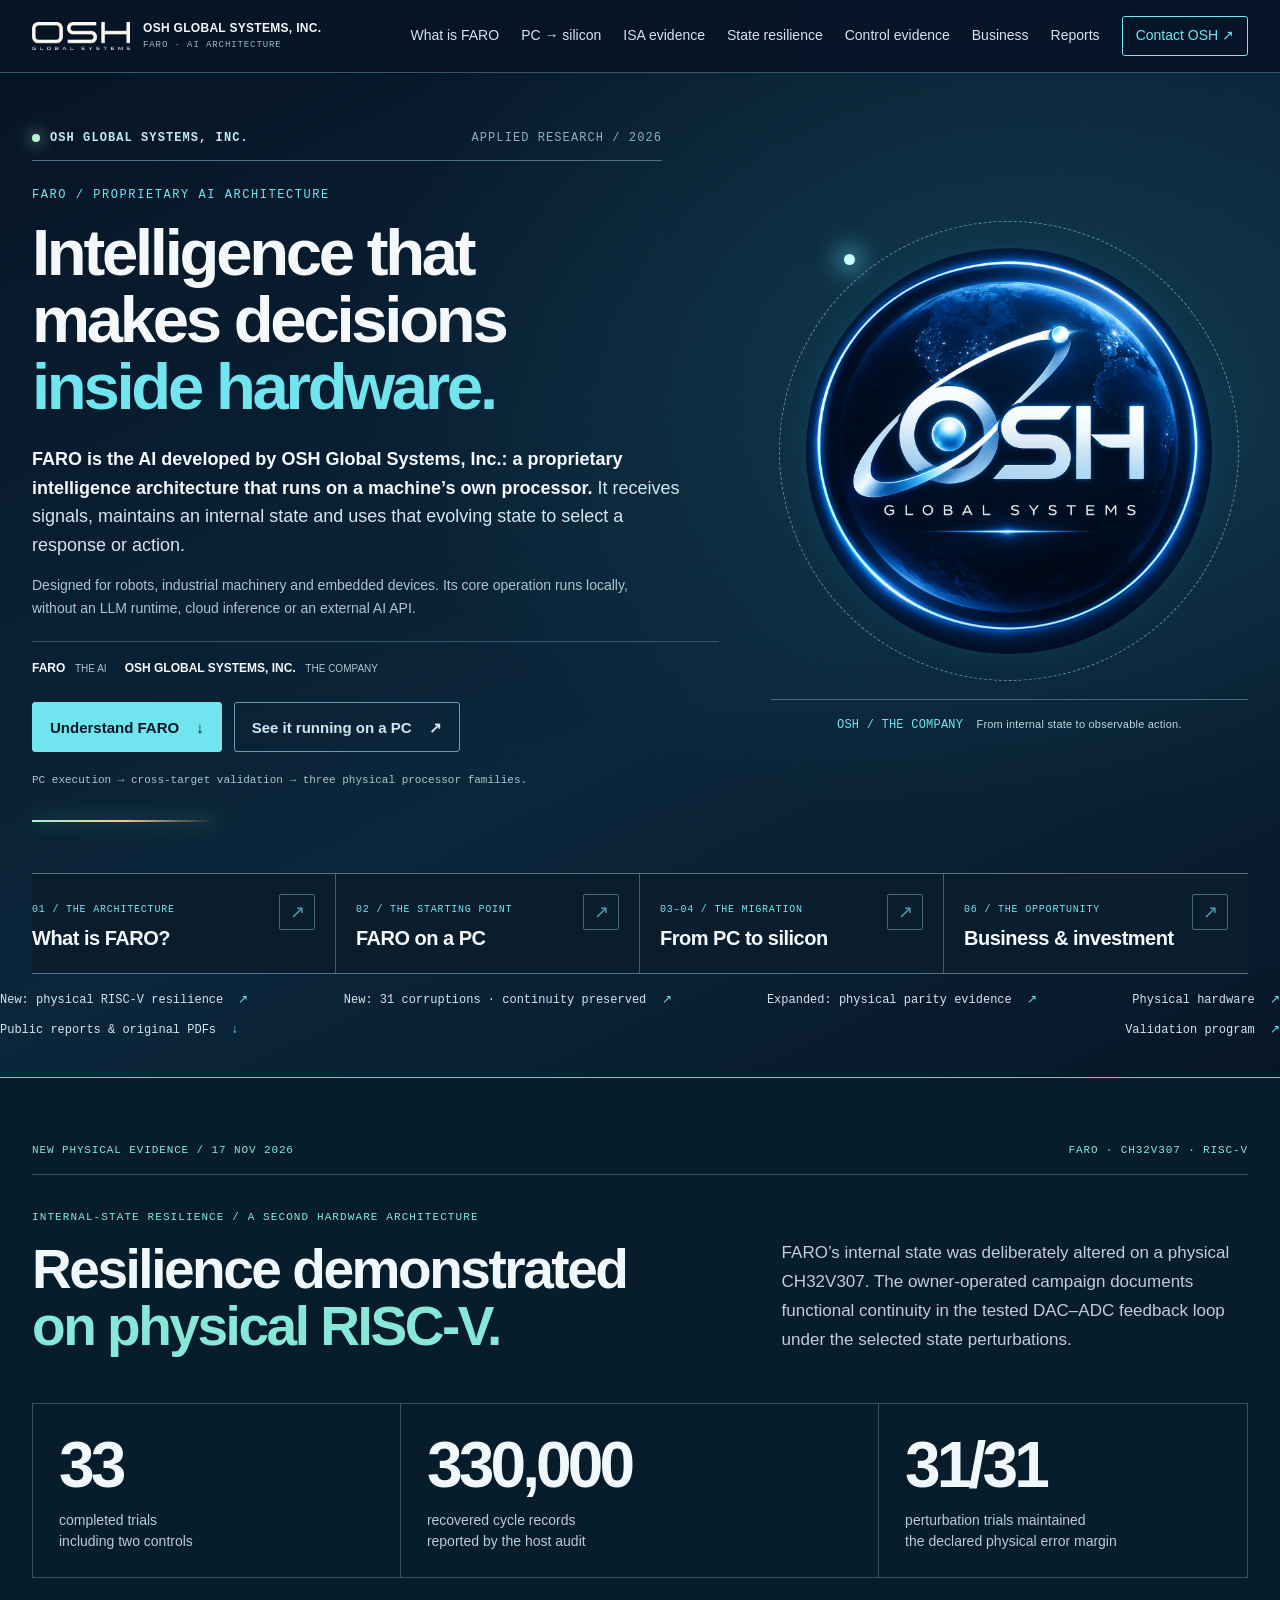
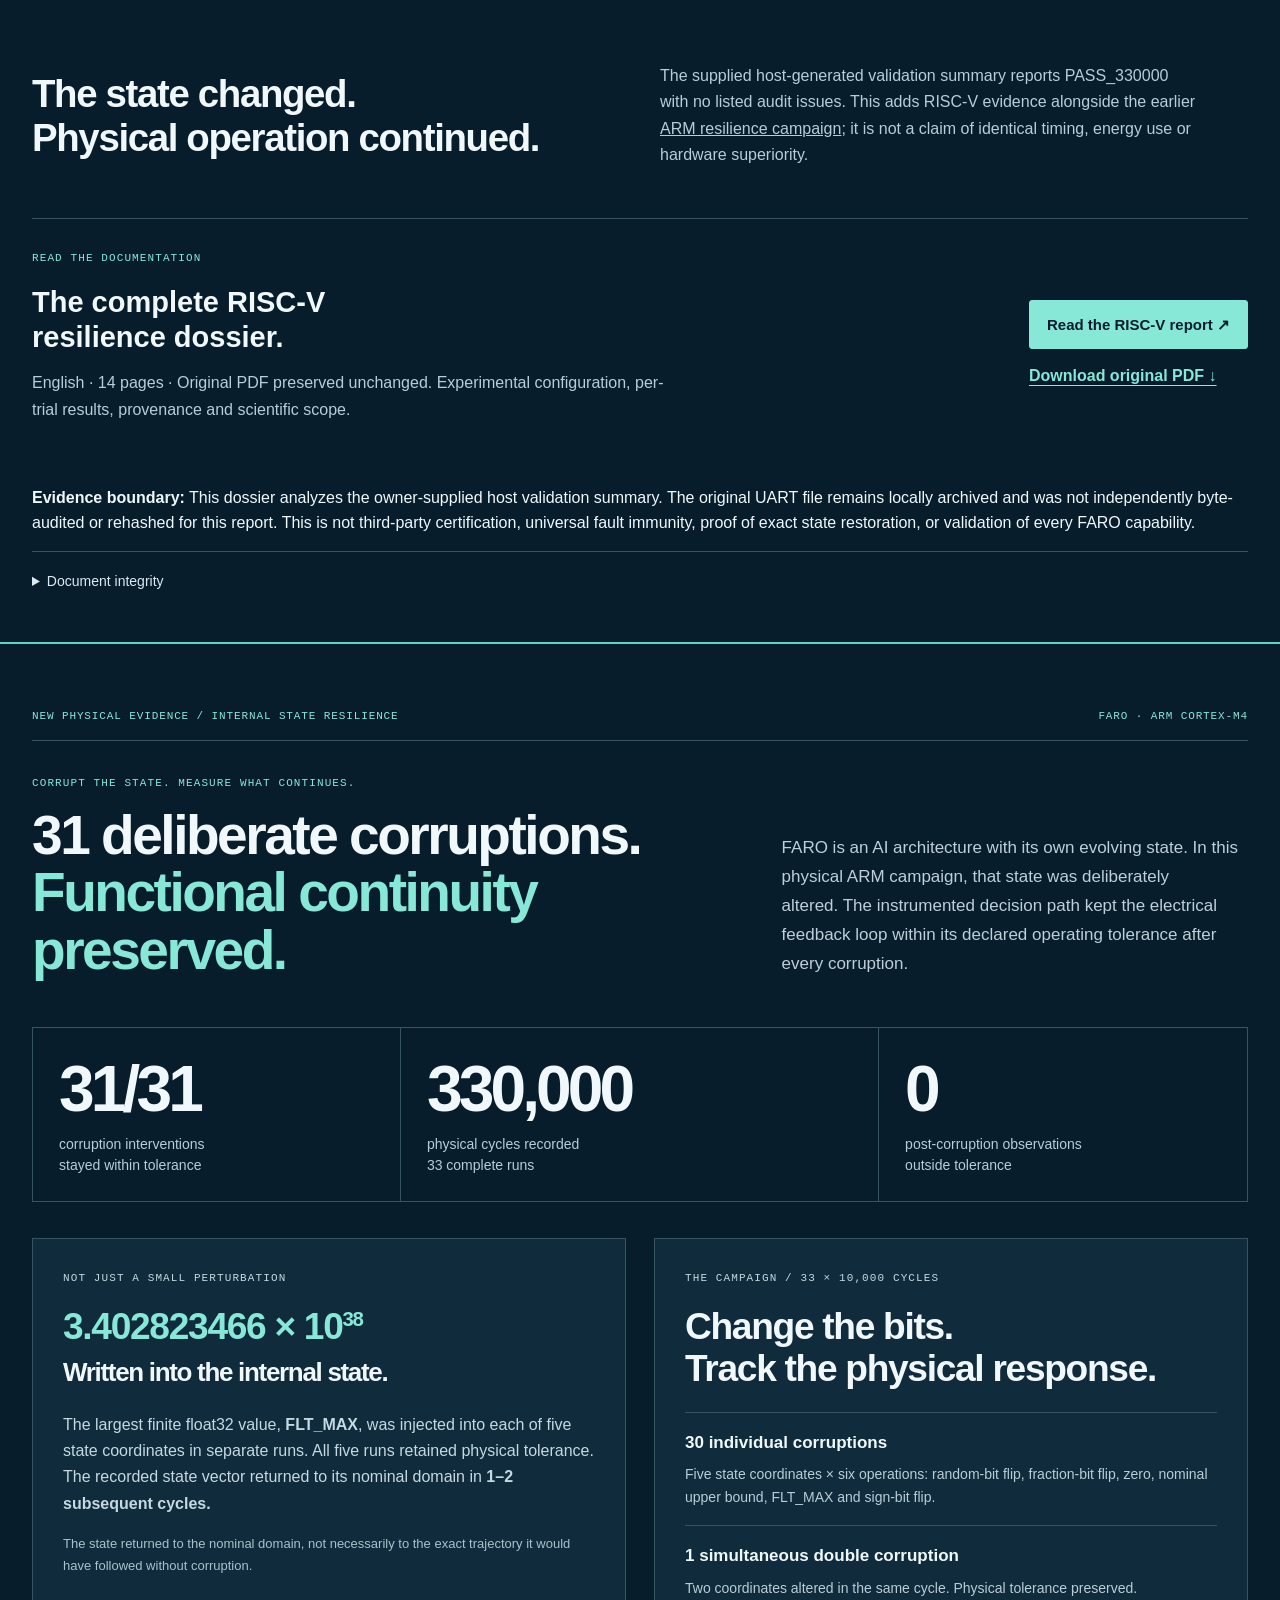
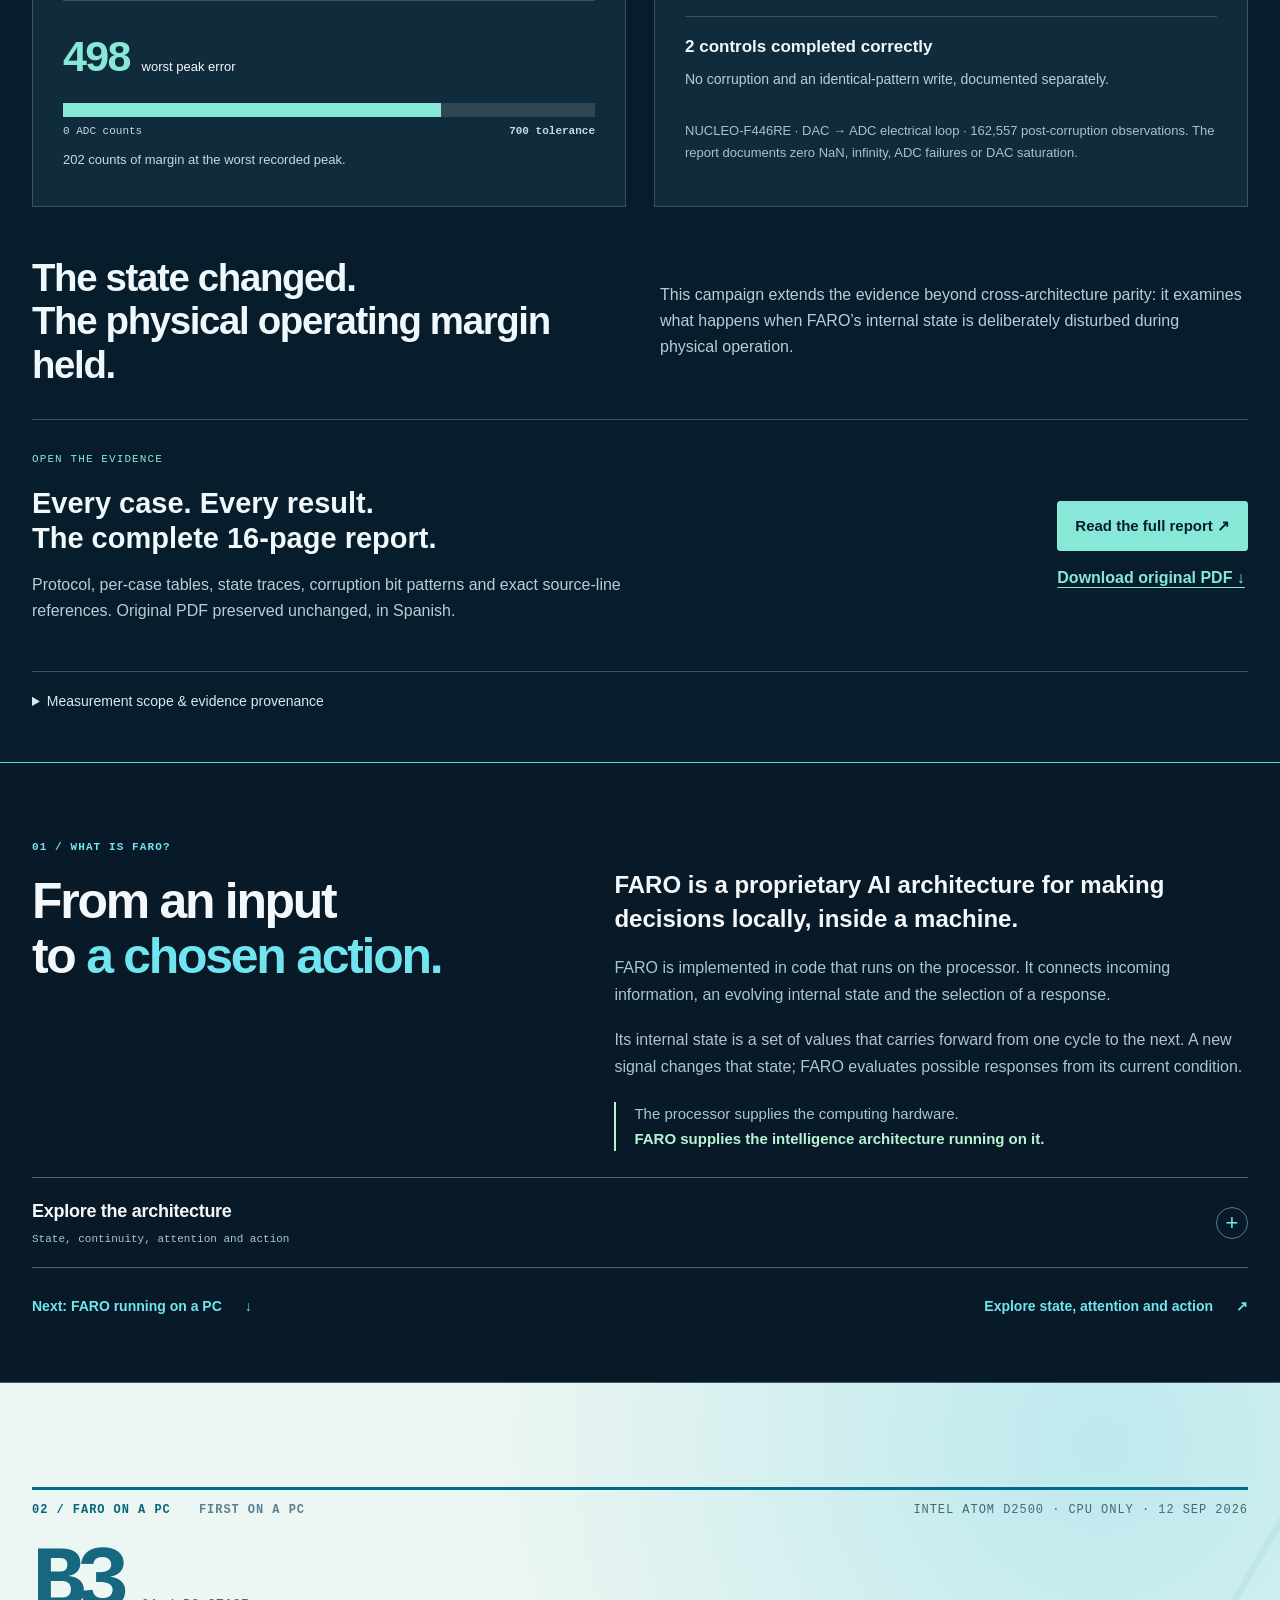
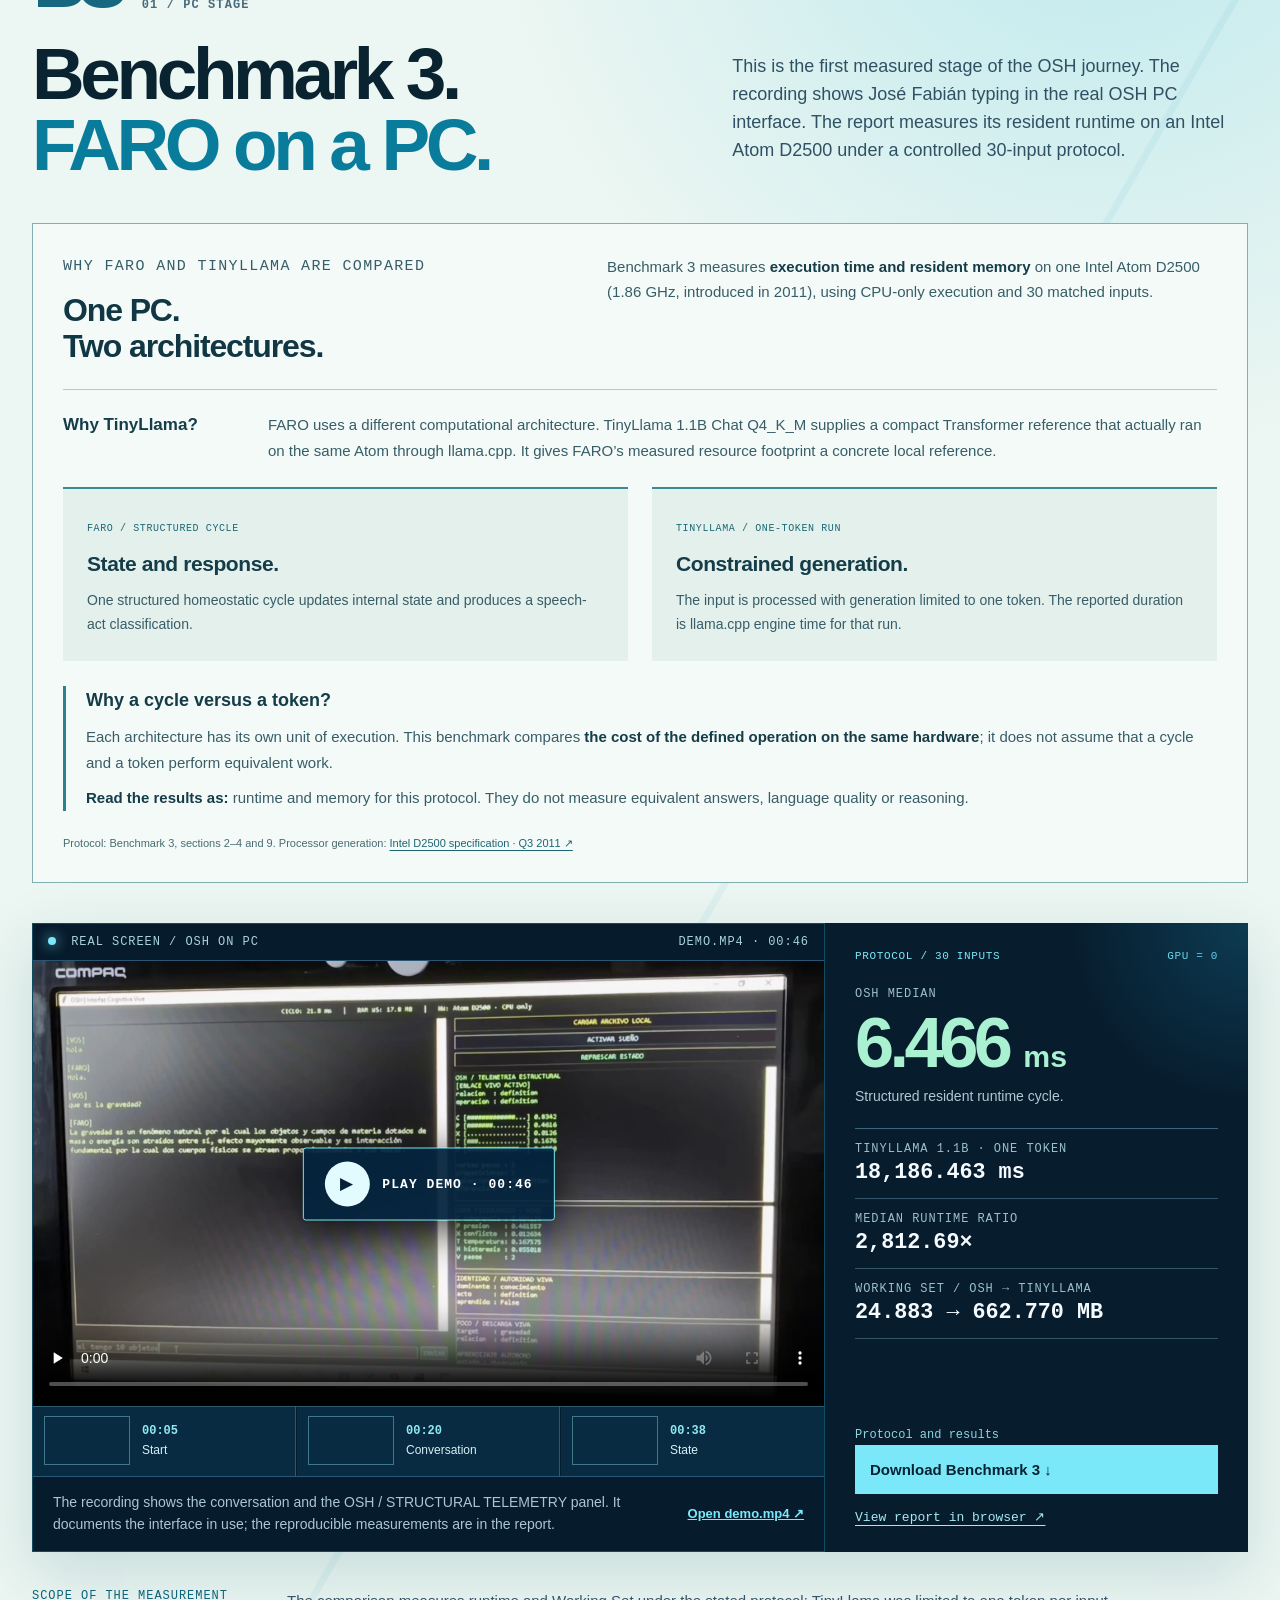
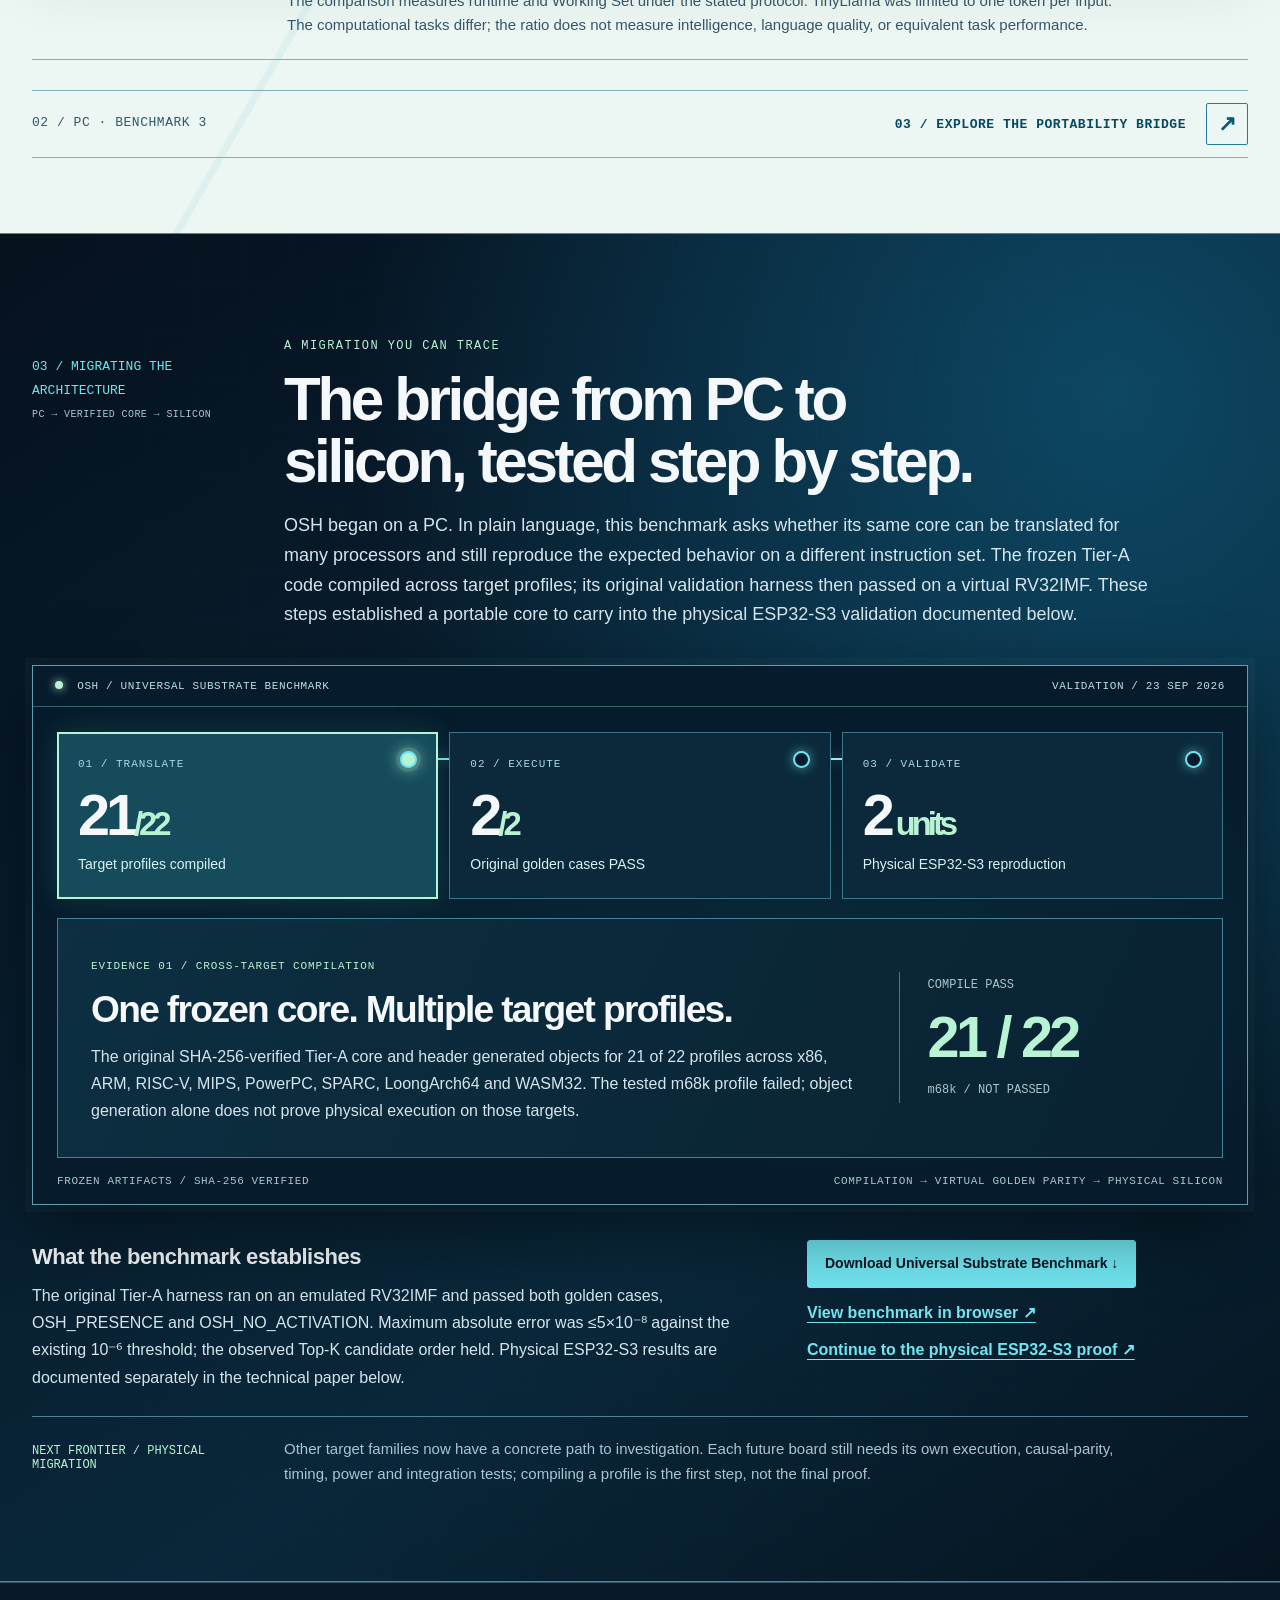
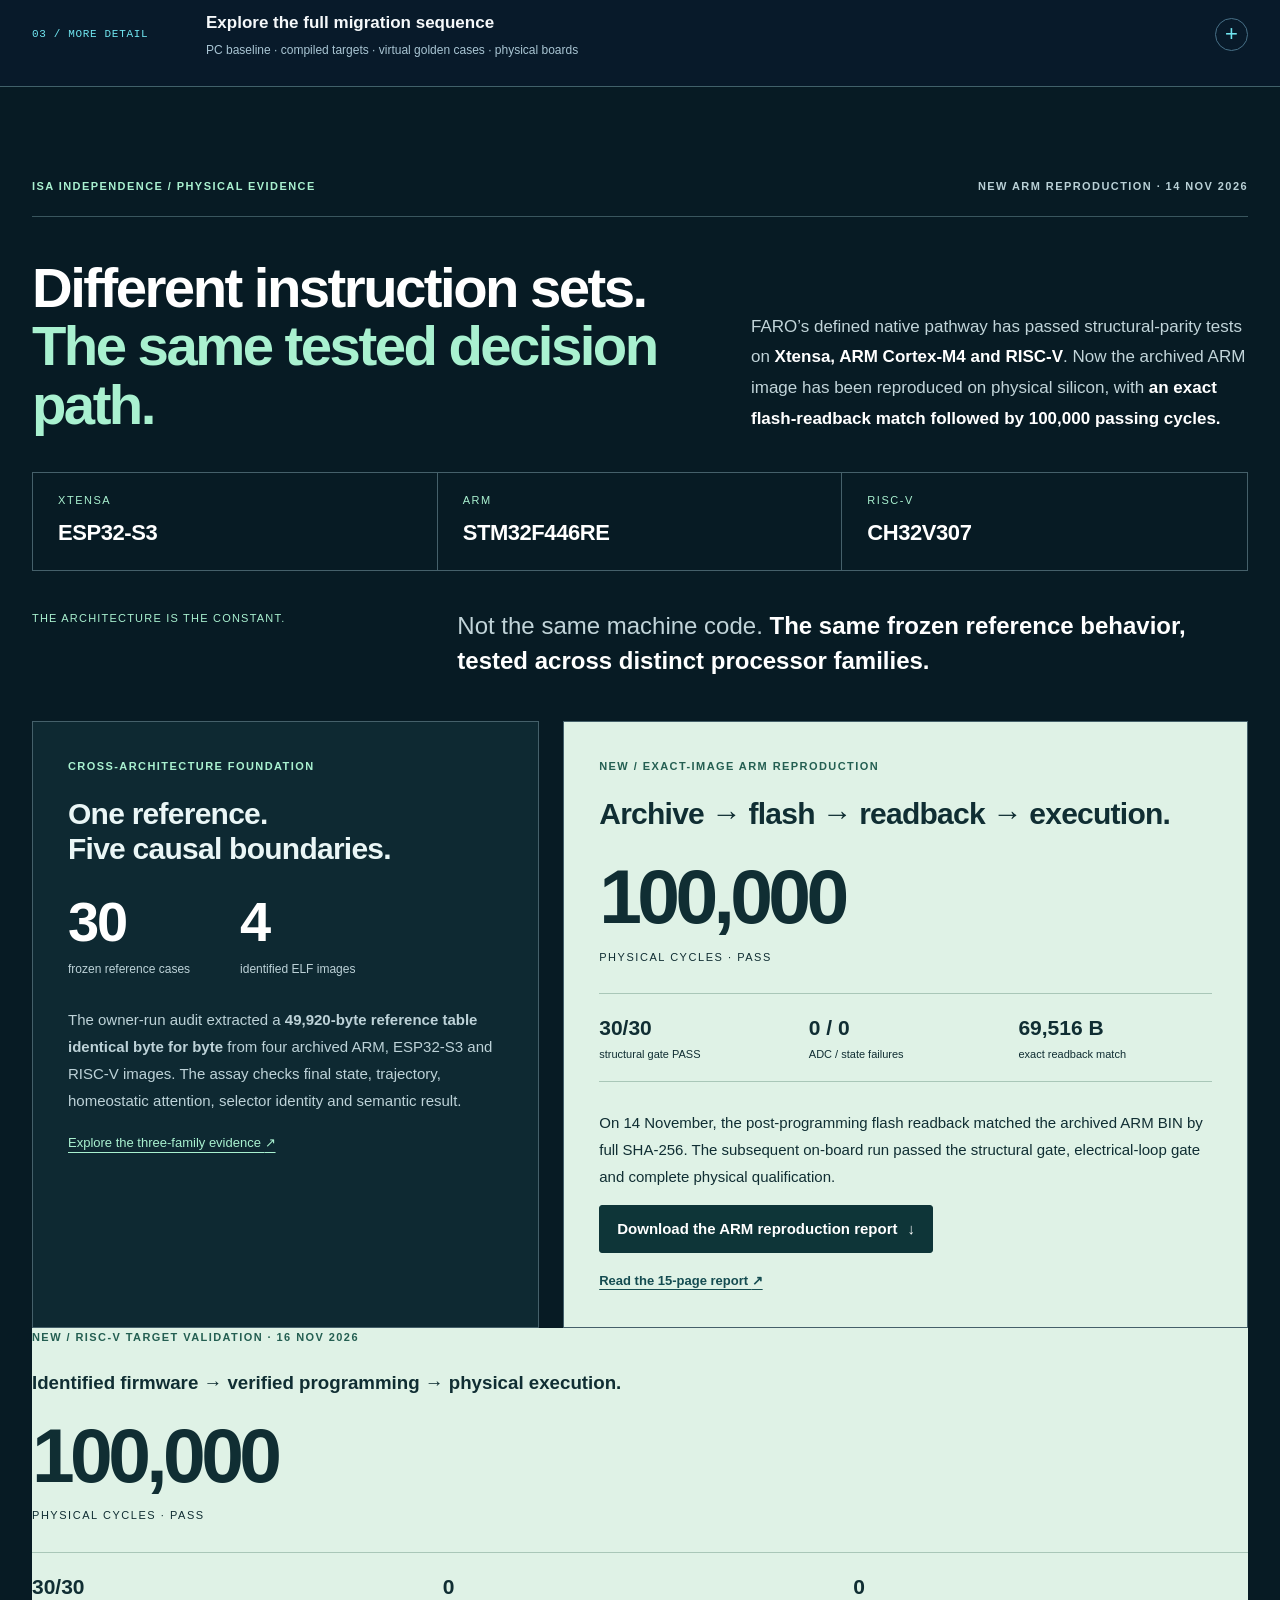
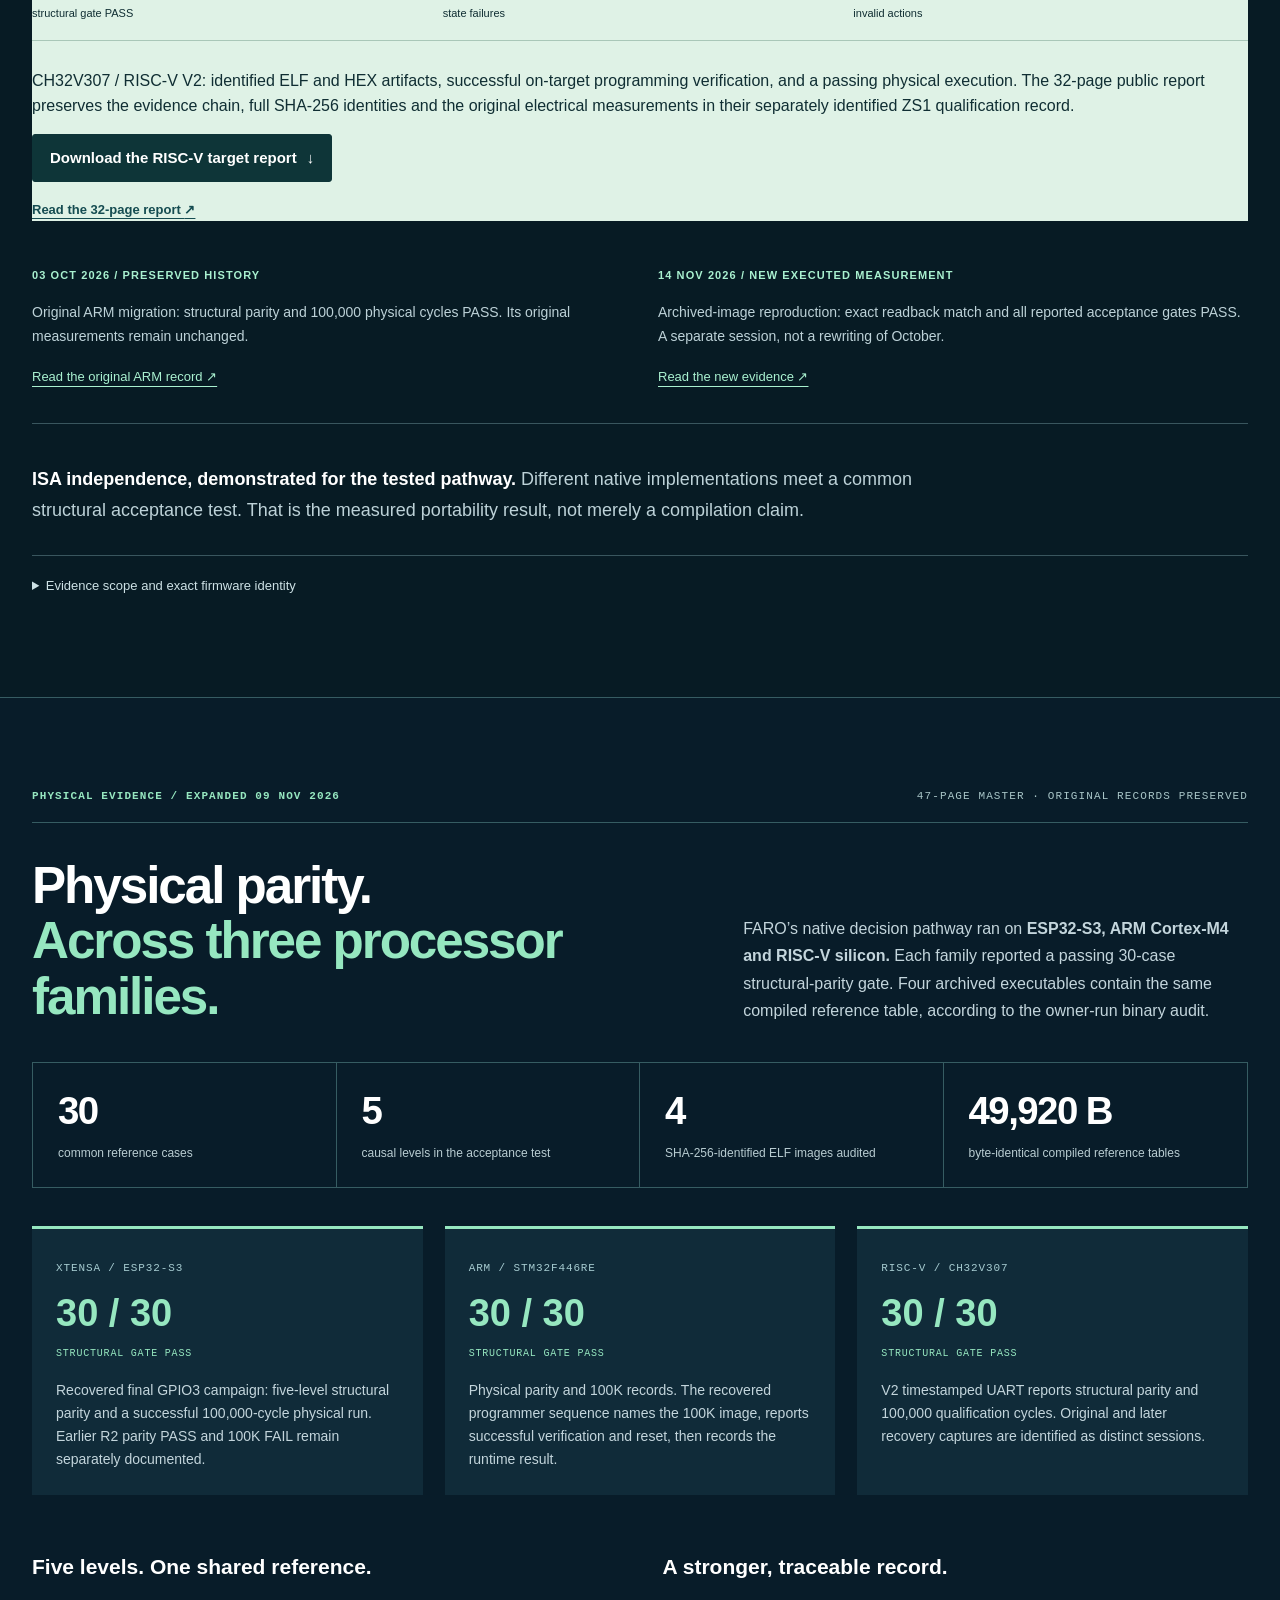
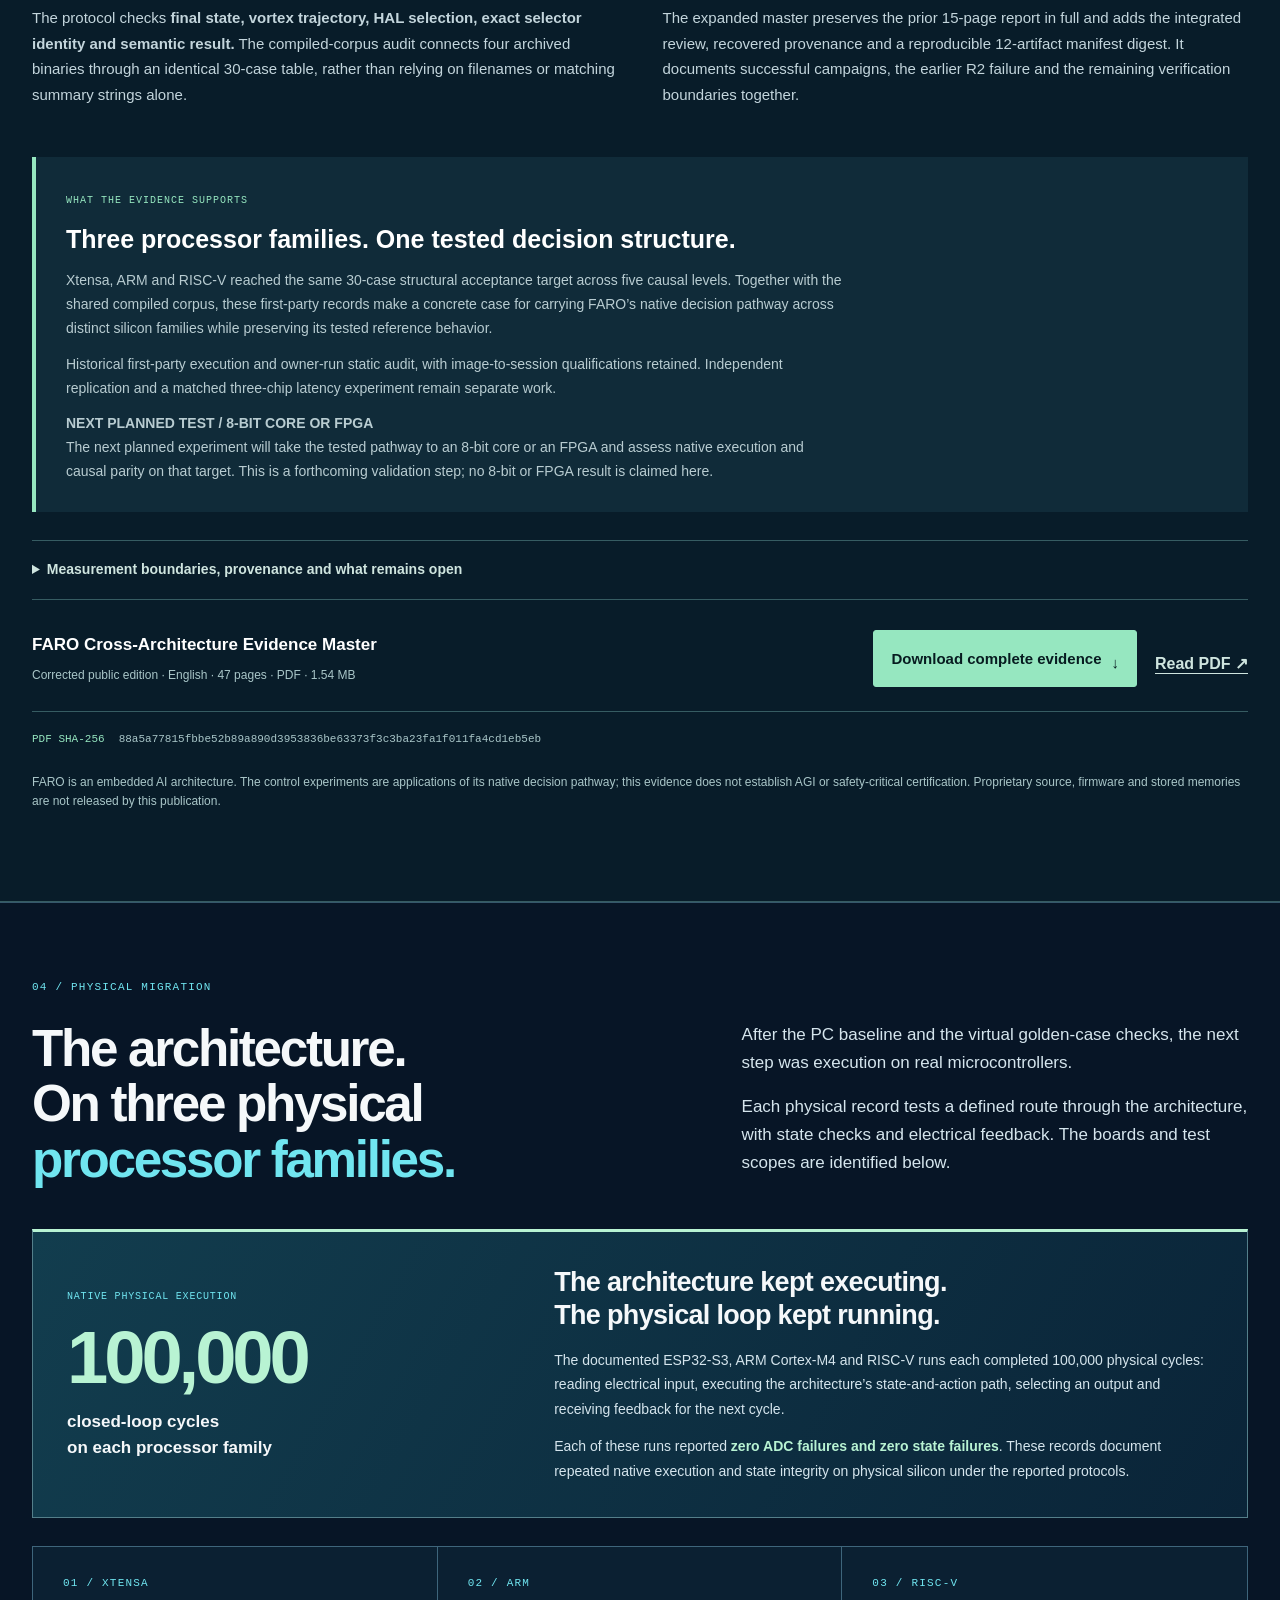
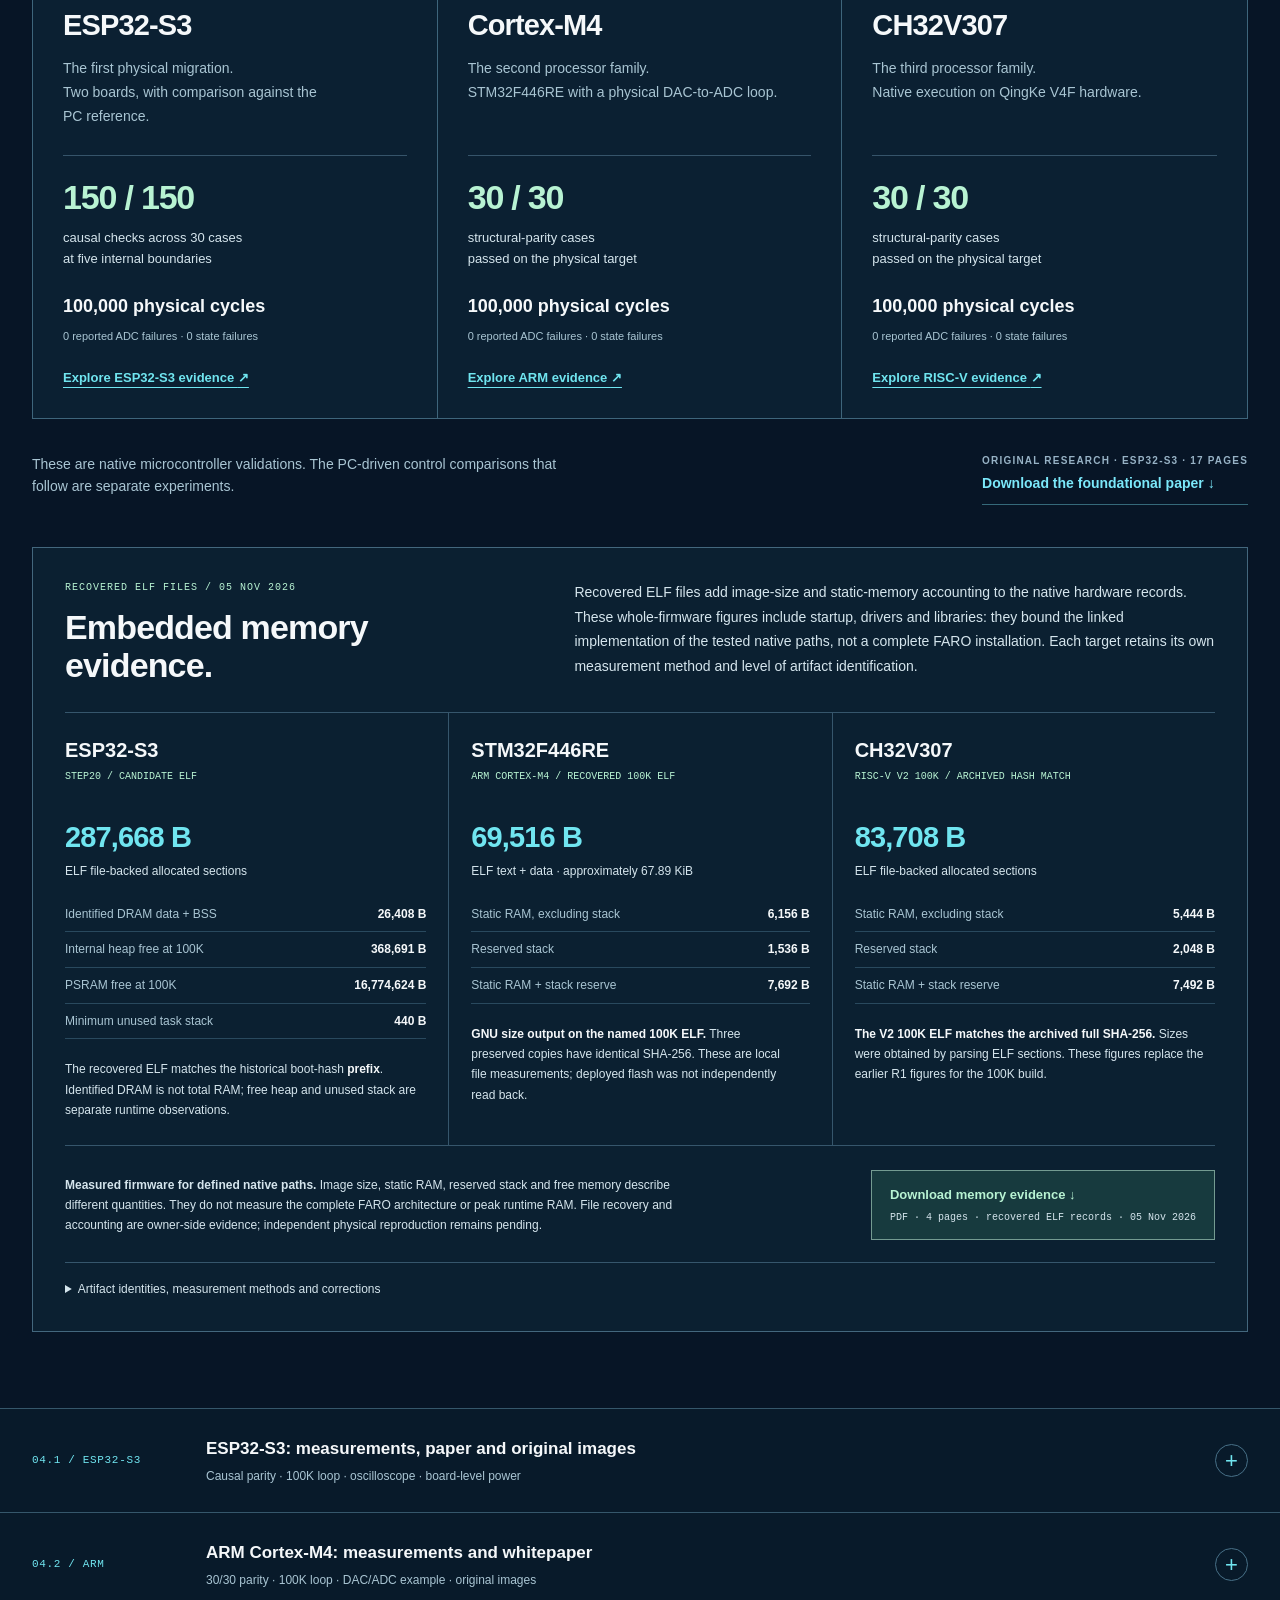
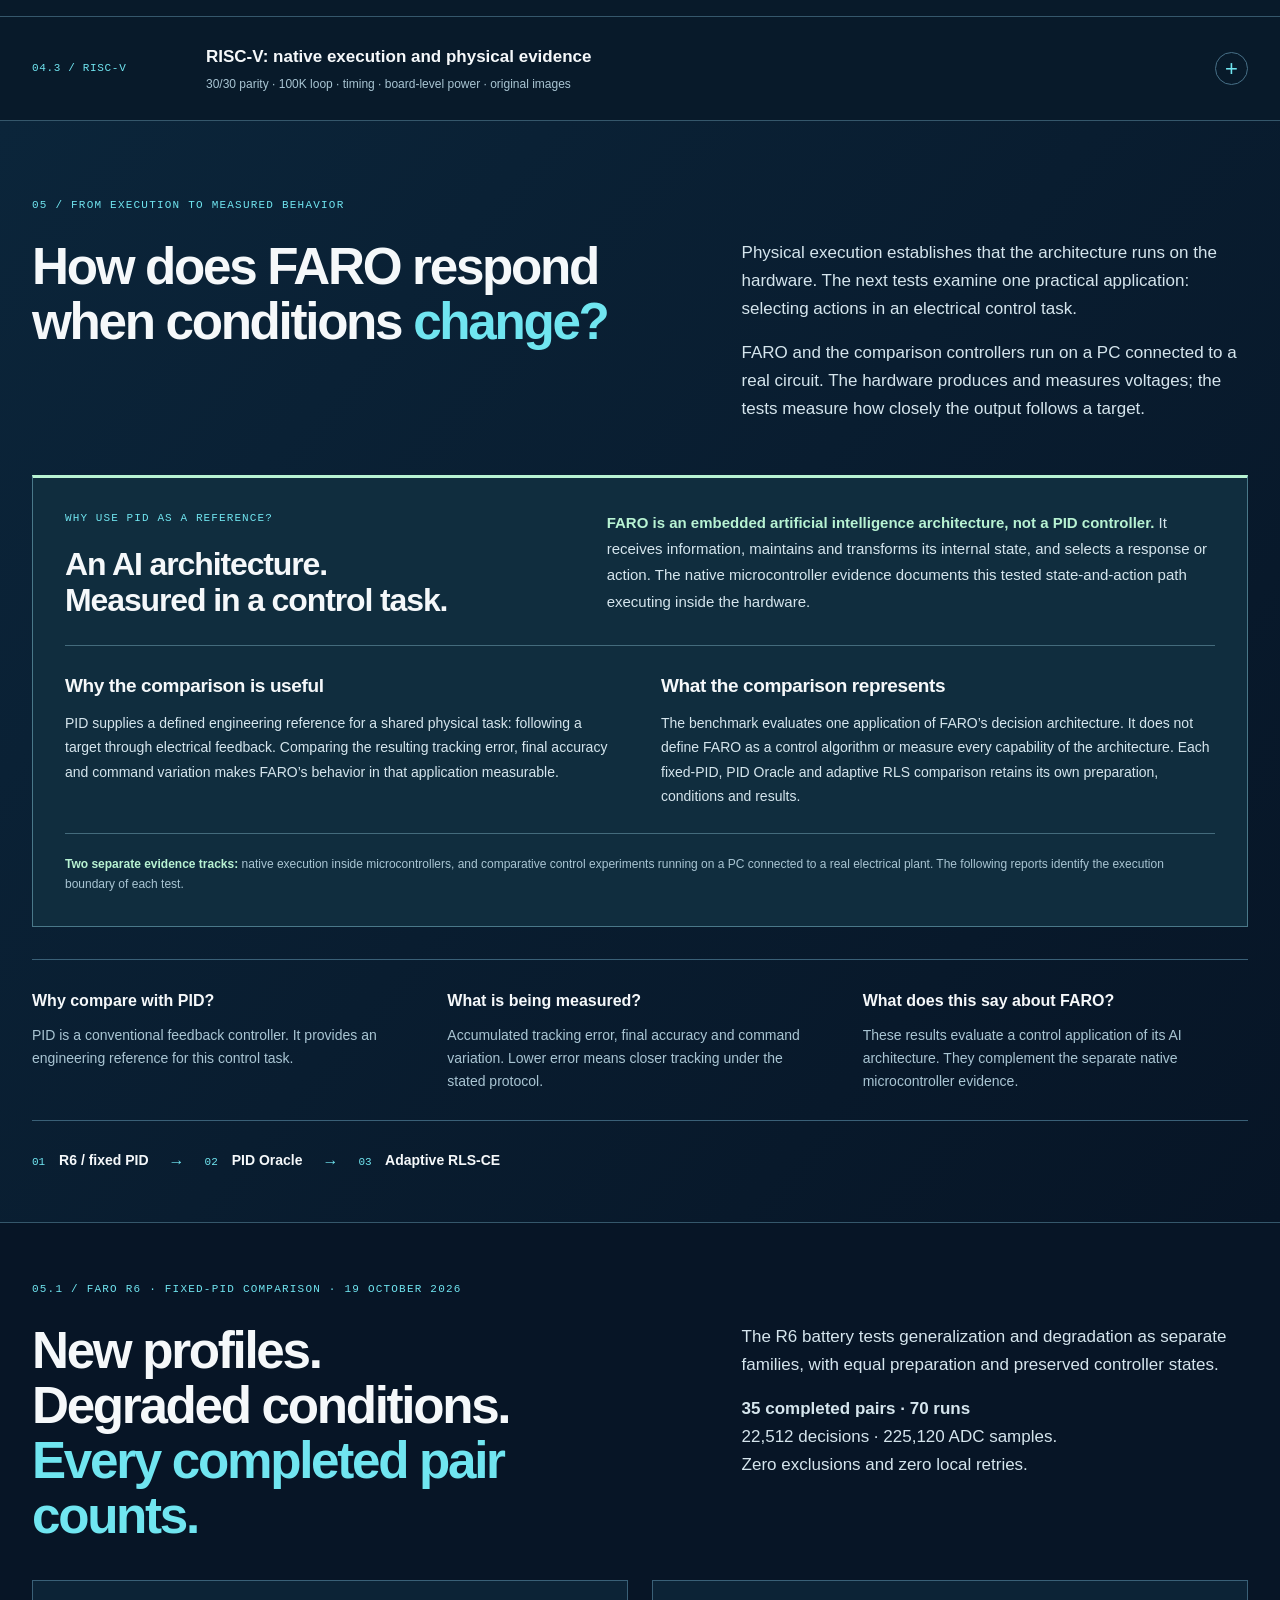
==== index.html @ 5a7737bd "Clarify R6 ISA independence, parity and closed target chain" ====
<!DOCTYPE html>

<html lang="en">
<head>
<meta charset="utf-8"/>
<meta http-equiv="Content-Security-Policy" content="default-src 'none'; script-src 'self'; script-src-attr 'none'; style-src 'self'; style-src-attr 'none'; img-src 'self'; font-src 'self'; media-src 'self' https://raw.githubusercontent.com/vallejosjose964-dot/oshsystems-web/main/demo.mp4; connect-src 'none'; object-src 'none'; frame-src 'none'; worker-src 'none'; base-uri 'none'; form-action 'none'"/>
<meta name="referrer" content="no-referrer"/>
<meta content="width=device-width, initial-scale=1" name="viewport"/>
<meta content="#071526" name="theme-color"/>
<meta content="OSH Global Systems, Inc. develops FARO, a proprietary artificial intelligence architecture. From PC to silicon: physical ESP32-S3, ARM and RISC-V evidence, technical papers and control benchmarks." name="description"/>
<title>FARO — Intelligence That Makes Decisions Inside Hardware | OSH Global Systems, Inc.</title>


























<link href="./assets/site.css" rel="stylesheet"/><link href="./assets/enhancements.css?v=20261116-state-resilience" rel="stylesheet"/><link href="https://oshsystems.com/" rel="canonical"/><link href="./assets/osh-original-social.png" rel="icon" type="image/png"/><meta content="website" property="og:type"/><meta content="FARO — Intelligence That Makes Decisions Inside Hardware | OSH Global Systems, Inc." property="og:title"/><meta content="OSH Global Systems, Inc. develops FARO, a proprietary artificial intelligence architecture. From PC to silicon: physical ESP32-S3, ARM and RISC-V evidence, technical papers and control benchmarks." property="og:description"/><meta content="https://oshsystems.com/" property="og:url"/><meta content="OSH Global Systems, Inc." property="og:site_name"/><meta content="https://oshsystems.com/assets/osh-original-social.png" property="og:image"/><meta content="OSH Global Systems" property="og:image:alt"/><meta content="summary" name="twitter:card"/></head>
<body>
<a class="skip" href="#contenido">Skip to content</a>
<header class="mast"><nav aria-label="Main navigation" class="nav wrap"><a aria-label="OSH Global Systems, Inc. — Home" class="brand osh02-brand" href="#inicio"><img alt="OSH Global Systems" decoding="async" height="168" src="./logo.png" width="600"/><span class="osh02-brand-copy"><strong>OSH GLOBAL SYSTEMS, INC.</strong><small>FARO · AI ARCHITECTURE</small></span></a><button aria-controls="navlinks" aria-expanded="false" class="menu" type="button">Menu</button><div class="links" id="navlinks"><a href="#que-es">What is FARO</a><a href="#benchmark3">PC → silicon</a><a href="#isa-independence">ISA evidence</a><a href="#state-resilience">State resilience</a><a href="#control-evidence">Control evidence</a><a href="#negocio">Business</a><a href="#documentos">Reports</a><a class="nav-action" href="#contacto">Contact OSH ↗</a></div></nav><div aria-hidden="true" class="reading-progress"></div></header>
<main id="contenido" tabindex="-1">
<div class="hero wrap clear-intro iv-hero" id="inicio">
<div class="hero-grid"><div class="hero-copy">
<div class="hero-kicker"><span aria-hidden="true" class="live-mark"></span> OSH GLOBAL SYSTEMS, INC. <span class="hero-kicker-side">APPLIED RESEARCH / 2026</span></div>
<p class="iv-product">FARO / PROPRIETARY AI ARCHITECTURE</p>
<h1 class="iv-title"><span>Intelligence that</span><span>makes decisions</span><em>inside hardware.</em></h1>
<p class="hero-lead"><strong>FARO is the AI developed by OSH Global Systems, Inc.: a proprietary intelligence architecture that runs on a machine’s own processor.</strong> It receives signals, maintains an internal state and uses that evolving state to select a response or action.</p><p class="hero-use">Designed for robots, industrial machinery and embedded devices. Its core operation runs locally, without an LLM runtime, cloud inference or an external AI API.</p><div aria-label="Brand identity" class="rv26-identity"><span><strong>FARO</strong> THE AI</span><span><strong>OSH GLOBAL SYSTEMS, INC.</strong> THE COMPANY</span></div>
<div class="actions"><a class="button" href="#que-es">Understand FARO <span aria-hidden="true">↓</span></a><a class="button secondary" href="#benchmark3">See it running on a PC <span aria-hidden="true">↗</span></a></div>
<p class="iv-hero-foot">PC execution → cross-target validation → three physical processor families.</p>
</div><figure class="hero-plate"><div class="hero-orbital"><div aria-hidden="true" class="orbit orbit-outer"></div><div aria-hidden="true" class="orbit orbit-inner"></div><img alt="OSH Global Systems orbital emblem" decoding="async" fetchpriority="high" height="1254" src="./assets/evidence-3a903c7cd8a52581.webp" width="1254"/></div><figcaption><span>OSH / THE COMPANY</span> From internal state to observable action.</figcaption></figure></div>
<div aria-label="Start here" class="index iv-index"><a href="#que-es"><small>01 / THE ARCHITECTURE</small><b>What is FARO?</b></a><a href="#benchmark3"><small>02 / THE STARTING POINT</small><b>FARO on a PC</b></a><a href="#microcontroladores"><small>03–04 / THE MIGRATION</small><b>From PC to silicon</b></a><a href="#negocio"><small>06 / THE OPPORTUNITY</small><b>Business &amp; investment</b></a></div><nav aria-label="Quick access" class="quick-access"><a href="#riscv-state-resilience">New: physical RISC-V resilience <span aria-hidden="true">↗</span></a><a href="#state-resilience">New: 31 corruptions · continuity preserved <span aria-hidden="true">↗</span></a><a href="#cross-architecture-parity">Expanded: physical parity evidence <span aria-hidden="true">↗</span></a><a href="#physical-migrations">Physical hardware <span aria-hidden="true">↗</span></a><a href="#documentos">Public reports &amp; original PDFs <span aria-hidden="true">↓</span></a><a href="#independent-validation">Validation program <span aria-hidden="true">↗</span></a></nav>
</div>

<section class="hsr-section" id="riscv-state-resilience" aria-labelledby="riscv-hsr-title"><div class="wrap">
<div class="hsr-topline"><span>NEW PHYSICAL EVIDENCE / 17 NOV 2026</span><span>FARO · CH32V307 · RISC-V</span></div>
<div class="hsr-heading"><div><p class="hsr-eyebrow">INTERNAL-STATE RESILIENCE / A SECOND HARDWARE ARCHITECTURE</p><h2 id="riscv-hsr-title">Resilience demonstrated<br/><em>on physical RISC-V.</em></h2></div><p>FARO’s internal state was deliberately altered on a physical CH32V307. The owner-operated campaign documents functional continuity in the tested DAC–ADC feedback loop under the selected state perturbations.</p></div>
<div class="hsr-metrics"><div><strong>33</strong><span>completed trials<br/>including two controls</span></div><div><strong>330,000</strong><span>recovered cycle records<br/>reported by the host audit</span></div><div><strong>31/31</strong><span>perturbation trials maintained<br/>the declared physical error margin</span></div></div>
<div class="hsr-verdict"><strong>The state changed.<br/>Physical operation continued.</strong><p>The supplied host-generated validation summary reports PASS_330000 with no listed audit issues. This adds RISC-V evidence alongside the earlier <a href="#state-resilience">ARM resilience campaign</a>; it is not a claim of identical timing, energy use or hardware superiority.</p></div>
<div class="hsr-evidence"><div><p class="hsr-eyebrow">READ THE DOCUMENTATION</p><h3>The complete RISC-V<br/>resilience dossier.</h3><p>English · 14 pages · Original PDF preserved unchanged. Experimental configuration, per-trial results, provenance and scientific scope.</p></div><div class="hsr-downloads"><a class="button" href="./OSH_FARO_RISCV_RESILIENCE_33_330K_20261117_EN.pdf" target="_blank" rel="noopener noreferrer">Read the RISC-V report ↗</a><a class="textlink" href="./OSH_FARO_RISCV_RESILIENCE_33_330K_20261117_EN.pdf" download="OSH_FARO_RISCV_RESILIENCE_33_330K_20261117_EN.pdf">Download original PDF ↓</a></div></div>
<p class="hsr-small"><strong>Evidence boundary:</strong> This dossier analyzes the owner-supplied host validation summary. The original UART file remains locally archived and was not independently byte-audited or rehashed for this report. This is not third-party certification, universal fault immunity, proof of exact state restoration, or validation of every FARO capability.</p>
<details class="hsr-scope"><summary>Document integrity</summary><p>SHA-256 of this published PDF (not the UART capture):<br/><code>d87a0bcb8332250552fe344d52d8ec6f30fe8af6b78d629bbad8aa4b7c14fb7d</code></p><p>Only the public dossier is published here. Proprietary sources, firmware binaries and internal memories are not included.</p></details>
</div></section>
<section class="hsr-section" id="state-resilience" aria-labelledby="hsr-title"><div class="wrap">
<div class="hsr-topline"><span>NEW PHYSICAL EVIDENCE / INTERNAL STATE RESILIENCE</span><span>FARO · ARM CORTEX-M4</span></div>
<div class="hsr-heading"><div><p class="hsr-eyebrow">CORRUPT THE STATE. MEASURE WHAT CONTINUES.</p><h2 id="hsr-title">31 deliberate corruptions.<br/><em>Functional continuity preserved.</em></h2></div><p>FARO is an AI architecture with its own evolving state. In this physical ARM campaign, that state was deliberately altered. The instrumented decision path kept the electrical feedback loop within its declared operating tolerance after every corruption.</p></div>
<div class="hsr-metrics"><div><strong>31/31</strong><span>corruption interventions<br/>stayed within tolerance</span></div><div><strong>330,000</strong><span>physical cycles recorded<br/>33 complete runs</span></div><div><strong>0</strong><span>post-corruption observations<br/>outside tolerance</span></div></div>
<div class="hsr-layout"><article class="hsr-extreme"><p class="hsr-eyebrow">NOT JUST A SMALL PERTURBATION</p><h3>3.402823466 × 10<sup>38</sup><br/><span>Written into the internal state.</span></h3><p>The largest finite float32 value, <strong>FLT_MAX</strong>, was injected into each of five state coordinates in separate runs. All five runs retained physical tolerance. The recorded state vector returned to its nominal domain in <strong>1–2 subsequent cycles.</strong></p><p class="hsr-small">The state returned to the nominal domain, not necessarily to the exact trajectory it would have followed without corruption.</p><div class="hsr-gauge" aria-label="Worst post-injection peak error: 498 ADC counts; tolerance: 700 ADC counts"><div><b>498</b><span>worst peak error</span></div><div class="hsr-bar"><span></span></div><div class="hsr-scale"><span>0 ADC counts</span><strong>700 tolerance</strong></div><p>202 counts of margin at the worst recorded peak.</p></div></article>
<article class="hsr-protocol"><p class="hsr-eyebrow">THE CAMPAIGN / 33 × 10,000 CYCLES</p><h3>Change the bits.<br/>Track the physical response.</h3><ul><li><b>30 individual corruptions</b><span>Five state coordinates × six operations: random-bit flip, fraction-bit flip, zero, nominal upper bound, FLT_MAX and sign-bit flip.</span></li><li><b>1 simultaneous double corruption</b><span>Two coordinates altered in the same cycle. Physical tolerance preserved.</span></li><li><b>2 controls completed correctly</b><span>No corruption and an identical-pattern write, documented separately.</span></li></ul><p class="hsr-small">NUCLEO-F446RE · DAC → ADC electrical loop · 162,557 post-corruption observations. The report documents zero NaN, infinity, ADC failures or DAC saturation.</p></article></div>
<div class="hsr-verdict"><strong>The state changed.<br/>The physical operating margin held.</strong><p>This campaign extends the evidence beyond cross-architecture parity: it examines what happens when FARO’s internal state is deliberately disturbed during physical operation.</p></div>
<div class="hsr-evidence"><div><p class="hsr-eyebrow">OPEN THE EVIDENCE</p><h3>Every case. Every result.<br/>The complete 16-page report.</h3><p>Protocol, per-case tables, state traces, corruption bit patterns and exact source-line references. Original PDF preserved unchanged, in Spanish.</p></div><div class="hsr-downloads"><a class="button" href="./FARO_OSH_INTERNAL_STATE_RESILIENCE_ARM_33_REPORT.pdf" target="_blank" rel="noopener noreferrer">Read the full report ↗</a><a class="textlink" href="./FARO_OSH_INTERNAL_STATE_RESILIENCE_ARM_33_REPORT.pdf" download="FARO_OSH_INTERNAL_STATE_RESILIENCE_ARM_33_REPORT.pdf">Download original PDF ↓</a></div></div>
<details class="hsr-scope"><summary>Measurement scope &amp; evidence provenance</summary><p>The reported result applies to the tested DAC–ADC loop, fixed reference, five selected state coordinates and these 31 corruption interventions. Tolerance was 700 ADC counts (17.09% of full scale). Injections followed stabilization. Each variable–operation combination was run once; this is not a universal fault-survival probability, a timing benchmark or proof of exact trajectory reconstruction. Fifteen individual cases remained in HOLD throughout the action window; all five FLT_MAX cases recorded INC/DEC activity.</p><p>The report identifies one complete UART capture, <code>UART_33_FISICA_CRUDA.txt</code> (27,951,695 bytes; 331,313 lines), and reports matching recalculated metrics. The figures and source-line references presented here follow the attached technical report. Its hash identifies the source bytes, not a hardware signature. The capture does not include UID, BIN/ELF hashes or flash-readback logs; those are not attributed to this campaign.</p><p>Source capture SHA-256:<br/><code>ae438377bc4f82004ee0a4333bbac3c16a6b7c7abdf2b3913b99dbfb67c1c99c</code></p><p>Published PDF SHA-256:<br/><code>da685ab2d65d94ca486a23634b7f6aa18969dc0326e9b09cbe309ae2f2b2a240</code></p></details>
</div></section>
<section aria-labelledby="osh-primer-title" class="osh-primer org-overview" id="que-es">
<div class="wrap">
<div class="clarity-definition">
<div><p class="osh-primer-label">01 / WHAT IS FARO?</p><h2 id="osh-primer-title">From an input<br/>to <span>a chosen action.</span></h2></div>
<div class="clarity-definition-copy"><p class="iv-definition">FARO is a proprietary AI architecture for making decisions locally, inside a machine.</p><p>FARO is implemented in code that runs on the processor. It connects incoming information, an evolving internal state and the selection of a response.</p><p>Its internal state is a set of values that carries forward from one cycle to the next. A new signal changes that state; FARO evaluates possible responses from its current condition.</p><p class="clarity-hardware">The processor supplies the computing hardware.<br/><strong>FARO supplies the intelligence architecture running on it.</strong></p></div>
</div>
<details class="org-disclosure org-architecture-detail" id="osh-operating-model">
<summary><span><strong>Explore the architecture</strong><small>State, continuity, attention and action</small></span><span aria-hidden="true" class="org-toggle"></span></summary>
<div class="org-detail-body"><div aria-label="OSH from input to action" class="hero-trace"><div><span>01 / INPUT</span><strong>Information arrives</strong><small>Sensors or internal conditions</small></div><div><span>02 / FARO</span><strong>A response is selected</strong><small>Evolving state · evaluation</small></div><div><span>03 / ACTION</span><strong>An output follows</strong><small>Electrical output or selected action</small></div></div><p class="rv26-naming"><strong>FARO is the AI. OSH Global Systems, Inc. is the company.</strong> The technical reports also use “OSH” or “OSH substrate” for the frozen computational architecture under validation. Those historical names are retained in the evidence and original documents.</p><div class="clarity-technical-copy"><p class="osh-primer-label">ARCHITECTURE / TECHNICAL DESCRIPTION</p><p>FARO is a <strong>new autonomous computational architecture</strong> that gives a machine an internal condition that continues, a way to evaluate change and a path from selection to physical action. Its validated causal route runs locally on microcontroller silicon. Physical evidence now spans ESP32-S3, STM32F446RE / ARM Cortex-M4, and CH32V307 / RISC-V.</p></div>
<div class="org-architecture-context"><div class="osh-primer-distinction">
<p>We are not porting an application built on top of an AI model.</p>
<p><strong>We are porting the underlying intelligence architecture on which applications and physical systems can be built.</strong></p>
</div><ul class="osh-purpose-boundaries">
<li>Not a chatbot connected to a robot.</li>
<li>Not an application calling an AI API.</li>
<li>Not an agent built around an LLM.</li>
</ul></div>
<section aria-labelledby="identity-title" class="rule identity-section" id="architecture-in-detail"><div class="wrap">
<div class="section-head"><div class="no">00 / WHAT IS FARO</div><div><div class="identity-kicker">THE ARCHITECTURE / EXPLAINED</div><h2 id="identity-title">A new architecture for autonomous computation.</h2><p>FARO is a homeostatic semantic organism: a computational architecture with its own evolving internal state. A signal changes that state, attention evaluates possible paths, and selection connects the process to meaning or physical action. What happens in one cycle can shape the next.</p></div></div>
<div class="identity-grid"><div class="identity-story"><div class="identity-rule"><span>01 / A STATE THAT CONTINUES</span><h3>It carries its history into the next moment.</h3><p>Most people see a machine react to an input. Inside FARO, the relevant starting point is its current endogenous condition. New signals alter a trajectory; the result is not treated as an isolated request.</p></div><div class="identity-rule"><span>02 / AN INTERNAL DECISION PATH</span><h3>Attention and selection have a causal place.</h3><p>The Homeostatic Attention Loop (HAL) evaluates candidates against that changing condition. A selector then chooses an edge in compact semantic structure. Language can express an outcome; it does not direct the tested route.</p></div><div class="identity-rule"><span>03 / ACTION IN THE PHYSICAL WORLD</span><h3>The mechanism can close a real loop.</h3><p>In the validated ESP32-S3 experiment, physical input perturbed FARO, the local route selected an action, and a real circuit returned feedback. The paper checks five internal causal levels against the PC reference.</p></div><div class="identity-difference"><b>FARO has its own computational authority.</b><p>It is a new architecture, not an LLM, a remote API or a prompt-driven agent. Its defining mechanism is persistent state, trajectory, homeostatic attention and selection, operating locally without cloud inference for the validated route.</p></div></div>
<div class="identity-explorer"><div class="identity-explorer-top"><span>FARO / FOLLOW THE LIVING LOOP</span><span>INTERACTIVE MODEL</span></div><div aria-label="Explore OSH in three steps" class="identity-field" role="tablist"><div aria-hidden="true" class="identity-rings"></div><span aria-hidden="true" class="identity-current identity-current-a"></span><span aria-hidden="true" class="identity-current identity-current-b"></span><div aria-hidden="true" class="identity-core"><span>FARO</span><small>RESIDENT STATE</small></div><button aria-controls="identity-detail" aria-selected="true" class="identity-node identity-node-input" data-identity="0" id="identity-tab-input" role="tab" tabindex="0" type="button"><small>01</small><b>Signal</b></button><button aria-controls="identity-detail" aria-selected="false" class="identity-node identity-node-path" data-identity="1" id="identity-tab-path" role="tab" tabindex="-1" type="button"><small>02</small><b>Evaluate</b></button><button aria-controls="identity-detail" aria-selected="false" class="identity-node identity-node-action" data-identity="2" id="identity-tab-action" role="tab" tabindex="-1" type="button"><small>03</small><b>Act</b></button></div><div aria-labelledby="identity-tab-input" class="identity-detail" id="identity-detail" role="tabpanel" tabindex="0"><small id="identity-detail-kicker">01 / SIGNAL</small><h3 id="identity-detail-title">An event becomes a change in state.</h3><p id="identity-detail-copy">A sensor reading, an internal need or another perturbation enters a mechanism that already has a condition and a history. Select each stage to see how the cycle develops.</p></div><div class="identity-proof"><span>FROM EXPLANATION TO EVIDENCE</span><a href="#evidencia">See the 150/150 PC–ESP32-S3 causal checks <span aria-hidden="true">↗</span></a></div></div></div>
</div></section>
<p class="osh-primer-closing"><strong>FARO is not the application.<br/><span>FARO is the intelligence architecture being transported from one physical substrate to another.</span></strong></p>
<div class="clarity-reference"><div id="what-is-being-migrated"><div class="osh-primer-opening">
<div class="osh-primer-heading">
<p class="osh-primer-label">WHAT IS ACTUALLY BEING MIGRATED?</p>
<h3 id="osh-migration-identity-title">Not an application.<br/><span>The intelligence architecture itself.</span></h3>
</div>
<div class="osh-primer-intro">
<p class="osh-primer-lead">FARO is the computational intelligence architecture being moved from one physical substrate to another.</p>
<p>What is preserved across these migrations is the same proprietary architecture: a system designed to receive information about its environment or internal state, maintain and transform its own internal state, and determine a response or action.</p>
</div>
</div></div>
<article aria-labelledby="osh-purpose-title" class="osh-primer-purpose">
<div class="org-purpose-copy"><h3 class="osh-primer-label" id="osh-purpose-title">WHAT IS FARO FOR?</h3><p>FARO is designed to provide <strong>local intelligence to physical and embedded systems</strong> — robots, industrial machinery, autonomous equipment, drones, vehicles and IoT devices — without requiring an LLM runtime, cloud inference or an external AI API for its core operation.</p><div class="org-purpose-statement"><p>FARO is the intelligence architecture <strong>executing inside the hardware.</strong></p></div></div>
<div class="osh-primer-example">
<p class="osh-example-label">A simple example:</p>
<div aria-label="SENSORS → OSH → DECISION → ACTUATORS" class="osh-local-flow" role="img">
<span class="osh-flow-node">SENSORS</span>
<span aria-hidden="true" class="osh-flow-arrow">→</span>
<span class="osh-flow-node osh-flow-core">FARO</span>
<span aria-hidden="true" class="osh-flow-arrow">→</span>
<span class="osh-flow-node">DECISION</span>
<span aria-hidden="true" class="osh-flow-arrow">→</span>
<span class="osh-flow-node">ACTUATORS</span>
</div>
<p class="osh-example-copy">In a robot, sensors provide information about the physical world. FARO processes the system state locally and produces the decision or action that can drive motors, actuators or other outputs.</p>
</div>
</article>
</div>
</div>
<div class="iv-preserved-mechanism"><section class="rule" id="arquitectura"><div class="wrap"><div class="section-head"><div class="no">05 / ARCHITECTURE</div><div><h2>Inside the causal path.</h2><p>Select a stage to see its role and the evidence boundary that supports it. State persists; each input affects a trajectory rather than an isolated response.</p></div></div><div class="mechanism"><div aria-label="OSH stages" class="mechanism-top" role="tablist"><button aria-controls="mechanism-detail" aria-selected="true" data-stage="0" id="mechanism-stage-1" role="tab" tabindex="0" type="button"><span>01 / INPUT</span><b>Perturbation</b></button><button aria-controls="mechanism-detail" aria-selected="false" data-stage="1" id="mechanism-stage-2" role="tab" tabindex="-1" type="button"><span>02 / CORE</span><b>State</b></button><button aria-controls="mechanism-detail" aria-selected="false" data-stage="2" id="mechanism-stage-3" role="tab" tabindex="-1" type="button"><span>03 / DYNAMICS</span><b>Trajectory</b></button><button aria-controls="mechanism-detail" aria-selected="false" data-stage="3" id="mechanism-stage-4" role="tab" tabindex="-1" type="button"><span>04 / ATTENTION</span><b>HAL</b></button><button aria-controls="mechanism-detail" aria-selected="false" data-stage="4" id="mechanism-stage-5" role="tab" tabindex="-1" type="button"><span>05 / ACTION</span><b>Selection</b></button></div><div aria-labelledby="mechanism-stage-1" class="mechanism-view" id="mechanism-detail" role="tabpanel" tabindex="0"><div class="mechanism-text"><div class="eyebrow" id="stage-label">STAGE 01 / INPUT</div><h3 id="stage-title">Perturbation</h3><p id="stage-desc">A signal from the environment or system perturbs persistent state. In the physical experiment, an analog reference enters through GPIO3 and feedback returns through GPIO2.</p><div class="foot" id="stage-proof">EVIDENCE: ADC → OSH → PWM/RC → ADC LOOP</div></div><div class="mechanism-diagram"><svg aria-label="Five-stage functional diagram of the mechanism" role="img" viewbox="0 0 500 240"><defs><marker id="arrow" markerheight="7" markerwidth="7" orient="auto" refx="5" refy="3.5"><path d="M0 0 L7 3.5 L0 7" fill="none" stroke="#7be8fa" stroke-width="1.5"></path></marker></defs><path d="M52 128 H447" fill="none" marker-end="url(#arrow)" stroke="#7be8fa" stroke-width="2"></path><path d="M425 148 C420 215 105 215 75 150" fill="none" marker-end="url(#arrow)" stroke="#5c9fba" stroke-dasharray="5 7" stroke-width="1.5"></path><text fill="#a9c5d3" font-family="monospace" font-size="13" text-anchor="middle" x="250" y="226">FEEDBACK / CONTINUITY</text><g id="diagram-nodes"><circle cx="54" cy="128" fill="#7be8fa" r="22" stroke="#7be8fa" stroke-width="2"></circle><circle cx="150" cy="128" fill="#0b2135" r="22" stroke="#7be8fa" stroke-width="2"></circle><circle cx="247" cy="128" fill="#0b2135" r="22" stroke="#7be8fa" stroke-width="2"></circle><circle cx="344" cy="128" fill="#0b2135" r="22" stroke="#7be8fa" stroke-width="2"></circle><circle cx="442" cy="128" fill="#0b2135" r="22" stroke="#7be8fa" stroke-width="2"></circle></g><circle cx="54" cy="128" fill="none" id="signal-ring" opacity=".9" r="31" stroke="#a9f1d0" stroke-width="2"></circle><g fill="#d5e5ed" font-family="monospace" font-size="11" text-anchor="middle"><text x="54" y="77">INPUT</text><text x="150" y="77">C/P/X/T/H</text><text x="247" y="77">VORTEX</text><text x="344" y="77">HAL</text><text x="442" y="77">SELECT</text></g></svg></div></div></div><div class="boundary">The parity test compares five causal levels, including the identity of the selected edge. Internal equations, coefficients, and geometry remain protected.</div></div></section></div></details>
<nav aria-label="Continue in order" class="org-reading-links"><a href="#benchmark3">Next: FARO running on a PC <span aria-hidden="true">↓</span></a><a href="#osh-operating-model">Explore state, attention and action <span aria-hidden="true">↗</span></a></nav>
</div></section>
<section class="benchmark-zone" id="benchmark3"><div class="wrap">
<div class="bench-header"><div class="bench-no">02 / FARO ON A PC <span>FIRST ON A PC</span></div><span class="bench-date">INTEL ATOM D2500 · CPU ONLY · 12 SEP 2026</span></div>
<div class="bench-intro"><div><div class="bench-super">B3 <span>01 / PC STAGE</span></div><h2>Benchmark 3.<br/><em>FARO on a PC.</em></h2></div><p>This is the first measured stage of the OSH journey. The recording shows José Fabián typing in the real OSH PC interface. The report measures its resident runtime on an Intel Atom D2500 under a controlled 30-input protocol.</p></div>
<aside aria-labelledby="b3x-title" class="b3x-context" id="why-faro-tinyllama">
<div class="b3x-heading"><div><p class="b3x-kicker">WHY FARO AND TINYLLAMA ARE COMPARED</p><h3 id="b3x-title">One PC.<br/>Two architectures.</h3></div><p>Benchmark 3 measures <strong>execution time and resident memory</strong> on one Intel Atom D2500 (1.86 GHz, introduced in 2011), using CPU-only execution and 30 matched inputs.</p></div>
<div class="b3x-baseline"><strong>Why TinyLlama?</strong><p>FARO uses a different computational architecture. TinyLlama 1.1B Chat Q4_K_M supplies a compact Transformer reference that actually ran on the same Atom through llama.cpp. It gives FARO’s measured resource footprint a concrete local reference.</p></div>
<div class="b3x-units">
<article><span>FARO / STRUCTURED CYCLE</span><h4>State and response.</h4><p>One structured homeostatic cycle updates internal state and produces a speech-act classification.</p></article>
<article><span>TINYLLAMA / ONE-TOKEN RUN</span><h4>Constrained generation.</h4><p>The input is processed with generation limited to one token. The reported duration is llama.cpp engine time for that run.</p></article>
</div>
<div class="b3x-interpretation"><strong>Why a cycle versus a token?</strong><p>Each architecture has its own unit of execution. This benchmark compares <strong>the cost of the defined operation on the same hardware</strong>; it does not assume that a cycle and a token perform equivalent work.</p><p><strong>Read the results as:</strong> runtime and memory for this protocol. They do not measure equivalent answers, language quality or reasoning.</p></div>
<p class="b3x-source">Protocol: Benchmark 3, sections 2–4 and 9. Processor generation: <a href="https://www.intel.com/content/www/us/en/products/sku/59682/intel-atom-processor-d2500-1m-cache-1-86-ghz/specifications.html" rel="noopener noreferrer" target="_blank">Intel D2500 specification · Q3 2011 ↗</a></p>
</aside>
<div class="bench-layout"><div class="bench-film"><div class="film-head"><span><i></i> REAL SCREEN / OSH ON PC</span><span>DEMO.MP4 · 00:46</span></div><div class="film-stage"><video aria-label="OSH screen recording as José Fabián types" controls="" id="benchmark-video" playsinline="" poster="./assets/evidence-dd894f529fef868f.jpg" preload="none"><source src="./demo.mp4" type="video/mp4"/>Your browser cannot play this video. <a href="./demo.mp4">Open demo.mp4</a></video><button aria-label="Play OSH demo" class="film-play" id="benchmark-play" type="button"><span aria-hidden="true">▶</span><b>PLAY DEMO · 00:46</b></button></div><div aria-label="Explore moments in the video" class="filmstrip"><button aria-label="Go to 00:05: Start" class="film-chapter" data-seek="5" type="button"><img alt="Actual video frame at 00:05" decoding="async" height="360" loading="lazy" src="./assets/evidence-514fe7141f0661c5.jpg" width="640"/><span><b>00:05</b>Start</span></button><button aria-label="Go to 00:20: Conversation" class="film-chapter" data-seek="20" type="button"><img alt="Actual video frame at 00:20" decoding="async" height="360" loading="lazy" src="./assets/evidence-ac7f92ef687e71f7.jpg" width="640"/><span><b>00:20</b>Conversation</span></button><button aria-label="Go to 00:38: State" class="film-chapter" data-seek="38" type="button"><img alt="Actual video frame at 00:38" decoding="async" height="360" loading="lazy" src="./assets/evidence-8c713586c979ebe2.jpg" width="640"/><span><b>00:38</b>State</span></button></div><div class="film-caption"><p>The recording shows the conversation and the OSH / STRUCTURAL TELEMETRY panel. It documents the interface in use; the reproducible measurements are in the report.</p><a href="./demo.mp4" rel="noopener noreferrer" target="_blank">Open demo.mp4 ↗</a></div><p class="film-error" hidden="" id="film-error">The player could not load the video. <a href="https://raw.githubusercontent.com/vallejosjose964-dot/oshsystems-web/main/demo.mp4" rel="noopener noreferrer" target="_blank">Watch the video from the repository ↗</a></p></div>
<div class="bench-results"><div class="bench-top"><span>PROTOCOL / 30 INPUTS</span><span>GPU = 0</span></div><div class="bench-main-number"><small>OSH MEDIAN</small><strong>6.466 <span>ms</span></strong><p>Structured resident runtime cycle.</p></div><div class="bench-comparison"><div><small>TINYLLAMA 1.1B · ONE TOKEN</small><b>18,186.463 ms</b></div><div><small>MEDIAN RUNTIME RATIO</small><b>2,812.69×</b></div><div><small>WORKING SET / OSH → TINYLLAMA</small><b>24.883 → 662.770 MB</b></div></div><a class="bench-download" download="OSH_Benchmark_3_Report.pdf" href="./OSH_Benchmark_3_Report.pdf"><span>Protocol and results</span><b>Download Benchmark 3 ↓</b></a><a class="bench-view" href="./OSH_Benchmark_3_Report.pdf" rel="noopener noreferrer" target="_blank">View report in browser ↗</a></div></div>
<div class="bench-foot"><span>SCOPE OF THE MEASUREMENT</span><p>The comparison measures runtime and Working Set under the stated protocol: TinyLlama was limited to one token per input. The computational tasks differ; the ratio does not measure intelligence, language quality, or equivalent task performance.</p></div><div class="bench-next"><span>02 / PC · BENCHMARK 3</span><a href="#microcontroladores">03 / EXPLORE THE PORTABILITY BRIDGE <b aria-hidden="true">↗</b></a></div>
</div></section>
<section aria-labelledby="substrate-title" class="substrate" id="microcontroladores"><div class="wrap">
<div class="substrate-head"><div class="no">03 / MIGRATING THE ARCHITECTURE<br/><span>PC → VERIFIED CORE → SILICON</span></div><div><p class="substrate-kicker">A migration you can trace</p><h2 id="substrate-title">The bridge from PC to silicon, tested step by step.</h2><p>OSH began on a PC. In plain language, this benchmark asks whether its same core can be translated for many processors and still reproduce the expected behavior on a different instruction set. The frozen Tier-A code compiled across target profiles; its original validation harness then passed on a virtual RV32IMF. These steps established a portable core to carry into the physical ESP32-S3 validation documented below.</p></div></div>
<div class="substrate-console"><div class="substrate-console-top"><span><i aria-hidden="true"></i> OSH / UNIVERSAL SUBSTRATE BENCHMARK</span><span>VALIDATION / 23 SEP 2026</span></div>
<div aria-label="Explore the evidence from PC to silicon" class="substrate-line" role="tablist"><button aria-controls="substrate-panel" aria-selected="true" class="substrate-step" data-substrate="0" id="substrate-tab-compile" role="tab" tabindex="0" type="button"><small>01 / TRANSLATE</small><b>21<span>/22</span></b><span>Target profiles compiled</span></button><button aria-controls="substrate-panel" aria-selected="false" class="substrate-step" data-substrate="1" id="substrate-tab-virtual" role="tab" tabindex="-1" type="button"><small>02 / EXECUTE</small><b>2<span>/2</span></b><span>Original golden cases PASS</span></button><button aria-controls="substrate-panel" aria-selected="false" class="substrate-step" data-substrate="2" id="substrate-tab-physical" role="tab" tabindex="-1" type="button"><small>03 / VALIDATE</small><b>2<span> units</span></b><span>Physical ESP32-S3 reproduction</span></button></div>
<div aria-labelledby="substrate-tab-compile" class="substrate-detail" id="substrate-panel" role="tabpanel" tabindex="0"><div><span class="substrate-detail-label" id="substrate-detail-label">EVIDENCE 01 / CROSS-TARGET COMPILATION</span><h3 id="substrate-detail-title">One frozen core. Multiple target profiles.</h3><p id="substrate-detail-copy">The original SHA-256-verified Tier-A core and header generated objects for 21 of 22 profiles across x86, ARM, RISC-V, MIPS, PowerPC, SPARC, LoongArch64 and WASM32. The tested m68k profile failed; object generation alone does not prove physical execution on those targets.</p></div><div aria-live="polite" class="substrate-readout"><span id="substrate-readout-label">COMPILE PASS</span><strong id="substrate-readout-value">21 / 22</strong><small id="substrate-readout-foot">m68k / NOT PASSED</small></div></div>
<div class="substrate-audit"><span>FROZEN ARTIFACTS / SHA-256 VERIFIED</span><span>COMPILATION → VIRTUAL GOLDEN PARITY → PHYSICAL SILICON</span></div></div>
<div class="substrate-bottom"><div><b>What the benchmark establishes</b><p>The original Tier-A harness ran on an emulated RV32IMF and passed both golden cases, OSH_PRESENCE and OSH_NO_ACTIVATION. Maximum absolute error was ≤5×10⁻⁸ against the existing 10⁻⁶ threshold; the observed Top-K candidate order held. Physical ESP32-S3 results are documented separately in the technical paper below.</p></div><div class="substrate-actions"><a class="button" download="OSH_Universal_Substrate_Benchmark_FINAL_2026.pdf" href="./OSH_Universal_Substrate_Benchmark_FINAL_2026.pdf">Download Universal Substrate Benchmark ↓</a><a class="textlink" href="./OSH_Universal_Substrate_Benchmark_FINAL_2026.pdf" rel="noopener noreferrer" target="_blank">View benchmark in browser ↗</a><a class="textlink" href="#evidencia">Continue to the physical ESP32-S3 proof ↗</a></div></div>
<div class="substrate-next"><span>NEXT FRONTIER / PHYSICAL MIGRATION</span><p>Other target families now have a concrete path to investigation. Each future board still needs its own execution, causal-parity, timing, power and integration tests; compiling a profile is the first step, not the final proof.</p></div>
</div></section>
<details class="iv-record" id="migration-sequence"><summary class="wrap"><span class="iv-record-no">03 / MORE DETAIL</span><span class="iv-record-label"><strong>Explore the full migration sequence</strong><small>PC baseline · compiled targets · virtual golden cases · physical boards</small></span><span aria-hidden="true" class="iv-plus">+</span></summary><div class="iv-record-content"><section aria-labelledby="journey-title" class="journey" id="de-pc-a-silicio"><div class="wrap">
<div class="journey-overline"><span>01 / THE JOURNEY</span><span>ONE ARCHITECTURE · MULTIPLE FORMS OF PROOF</span></div>
<div class="org-journey-intro"><div><h3 class="osh-primer-label" id="osh-migrations-title">WHY THE PHYSICAL MIGRATIONS MATTER</h3><h2 id="journey-title">From a PC to physical silicon.</h2></div><div class="org-journey-question"><p class="osh-question-label">The central technical question is straightforward:</p><p class="osh-migration-question">Can the same OSH architecture preserve its behavior when the physical processor underneath it changes?</p></div></div>
<div class="journey-workbench"><div aria-label="Explore the OSH path from PC to physical silicon" class="journey-stations" role="tablist"><button aria-controls="journey-display" aria-selected="true" class="journey-station" data-journey="0" id="journey-tab-pc" role="tab" tabindex="0" type="button"><span class="journey-station-index">01</span><span><small>ESTABLISH THE BASELINE</small><b>OSH runs on a PC</b><em>Resident runtime · Benchmark 3</em></span><span aria-hidden="true" class="journey-station-arrow">↗</span></button><button aria-controls="journey-display" aria-selected="false" class="journey-station" data-journey="1" id="journey-tab-core" role="tab" tabindex="-1" type="button"><span class="journey-station-index">02</span><span><small>FREEZE THE CORE</small><b>Cross-target compilation</b><em>21 / 22 object profiles</em></span><span aria-hidden="true" class="journey-station-arrow">↗</span></button><button aria-controls="journey-display" aria-selected="false" class="journey-station" data-journey="2" id="journey-tab-riscv" role="tab" tabindex="-1" type="button"><span class="journey-station-index">03</span><span><small>EXECUTE THE ORIGINAL TEST</small><b>Golden parity on RV32IMF</b><em>Virtual execution · 2 / 2 cases</em></span><span aria-hidden="true" class="journey-station-arrow">↗</span></button><button aria-controls="journey-display" aria-selected="false" class="journey-station" data-journey="3" id="journey-tab-esp" role="tab" tabindex="-1" type="button"><span class="journey-station-index">04</span><span><small>REACH PHYSICAL SILICON</small><b>ESP32-S3 and real feedback</b><em>150 / 150 causal checks</em></span><span aria-hidden="true" class="journey-station-arrow">↗</span></button><button aria-controls="journey-display" aria-selected="false" class="journey-station" data-journey="4" id="journey-tab-arm" role="tab" tabindex="-1" type="button"><span class="journey-station-index">05</span><span><small>SECOND PHYSICAL PROCESSOR FAMILY</small><b>OSH on ARM Cortex-M4</b><em>30 / 30 cases · 100,000 physical cycles</em></span><span aria-hidden="true" class="journey-station-arrow">↗</span></button><button aria-controls="journey-display" aria-selected="false" class="journey-station" data-journey="5" id="journey-tab-ch32" role="tab" tabindex="-1" type="button"><span class="journey-station-index">06</span><span><small>THIRD PHYSICAL PROCESSOR FAMILY</small><b>Physical RISC-V / CH32V307</b><em>30 / 30 cases · 100,000 physical cycles</em></span><span aria-hidden="true" class="journey-station-arrow">↗</span></button></div>
<div aria-labelledby="journey-tab-pc" class="journey-display" id="journey-display" role="tabpanel" tabindex="0"><div class="journey-display-head"><span id="journey-display-stage">CHAPTER 01 / THE HOST</span><span>OSH / EVIDENCE RECORD</span></div><div aria-hidden="true" class="journey-glyph"><div class="journey-glyph-ring"></div><div class="journey-glyph-center" id="journey-glyph-center">PC</div><div class="journey-glyph-vector"></div><div class="journey-glyph-coordinate">CONTINUITY / STATE / ACTION</div></div><div class="journey-display-body"><small id="journey-display-eyebrow">RESIDENT RUNTIME</small><strong id="journey-display-number">6.466 <i>ms</i></strong><h3 id="journey-display-title">First, establish a working baseline.</h3><p id="journey-display-copy">Benchmark 3 measures OSH on a CPU-only Intel Atom D2500. It records 30 structured inputs and a resident runtime. This is a PC result, not a microcontroller timing claim.</p><a href="#benchmark3" id="journey-display-link">Watch the PC recording and read Benchmark 3 <span aria-hidden="true">↗</span></a></div></div></div>
<div class="org-next-target"><span>PHYSICAL TARGET / QUALIFIED 09 OCT 2026</span><strong>RISC-V</strong><span>Previously the next physical milestone. Now: 30/30 parity cases and 100,000 native physical cycles. <a href="#riscv-physical">Explore the new evidence ↗</a></span></div><details class="org-disclosure org-journey-detail"><summary><span><strong>Migration scope &amp; validation method</strong><small>Computational substrates, test sequence and evidence boundaries</small></span><span aria-hidden="true" class="org-toggle"></span></summary><div class="org-detail-body"><div class="org-migration-method"><div class="osh-migration-rationale">
<p>The purpose is not simply to demonstrate that OSH can be compiled for another processor.</p>
<p>The purpose is to determine whether the same underlying architecture preserves its validated behavior while moving across different physical processor families.</p>
</div><div class="osh-migrations-path">
<p>We are testing that question progressively across different computational substrates:</p>
<ol aria-label="OSH migration sequence" class="osh-substrate-path">
<li><span aria-hidden="true" class="osh-path-step">01</span><div><strong>PC</strong><span class="osh-path-divider"> / </span><span>Reference Execution</span></div></li>
<li><span aria-hidden="true" class="osh-path-step">02</span><div><strong>Universal Substrate Benchmark</strong></div></li>
<li><span aria-hidden="true" class="osh-path-step">03</span><div><strong>ESP32-S3</strong><span class="osh-path-divider"> — </span><span>Physical Execution</span></div></li>
<li class="osh-path-current"><span aria-hidden="true" class="osh-path-step">04</span><div><strong>STM32F446RE / ARM Cortex-M4</strong><span class="osh-path-divider"> — </span><span>Physical Execution</span></div></li>
<li class="osh-path-next"><span aria-hidden="true" class="osh-path-step">05</span><div><strong>RISC-V</strong><span class="osh-path-divider"> — </span><span>Physical Execution · CH32V307 · 09 Oct 2026 (previously the next target)</span></div></li>
</ol>
</div></div><div class="journey-intro"><div><p>OSH began as a resident architecture on a computer. The next question was whether its mechanism could be carried beyond that machine and still preserve the behavior it was built to produce. Explore each step, then open the actual measurements below. The journey extends through a second physical processor family on STM32F446RE / ARM Cortex-M4 and now a third on CH32V307 / RISC-V.</p></div><div class="journey-annotation"><b>THE IDEA IN ONE LINE</b><p>Develop the causal path → carry its frozen core across targets → verify the original behavior on another ISA → test the route on real ESP32-S3 hardware. Then extend physical validation to STM32F446RE / ARM Cortex-M4, followed by CH32V307 / RISC-V.</p></div></div><div class="journey-bottom"><b>What crosses the boundary?</b><p>A frozen OSH computational substrate and its original validation harness. Virtual RISC-V execution and physical ESP32-S3 execution are separate tests. The ESP32-S3's main CPU is Xtensa; the RV32IMF result is a virtual cross-ISA test.</p></div></div></details></div></section></div></details>
<section class="isa14" id="isa-independence" aria-labelledby="isa14-title">
<div class="wrap">
<div class="isa14-top"><p>ISA INDEPENDENCE / PHYSICAL EVIDENCE</p><span>NEW ARM REPRODUCTION · 14 NOV 2026</span></div>
<div class="isa14-heading"><h2 id="isa14-title">Different instruction sets.<br/><em>The same tested decision path.</em></h2><p>FARO’s defined native pathway has passed structural-parity tests on <strong>Xtensa, ARM Cortex-M4 and RISC-V</strong>. Now the archived ARM image has been reproduced on physical silicon, with <strong>an exact flash-readback match followed by 100,000 passing cycles.</strong></p></div>
<div class="isa14-platforms" aria-label="Three physical instruction-set families"><span>XTENSA <b>ESP32-S3</b></span><span>ARM <b>STM32F446RE</b></span><span>RISC-V <b>CH32V307</b></span></div>
<div class="isa14-thesis"><span>THE ARCHITECTURE IS THE CONSTANT.</span><p>Not the same machine code. <strong>The same frozen reference behavior, tested across distinct processor families.</strong></p></div>
<div class="isa14-grid">
<article class="isa14-corpus"><p class="isa14-label">CROSS-ARCHITECTURE FOUNDATION</p><h3>One reference.<br/>Five causal boundaries.</h3><div class="isa14-pair"><div><strong>30</strong><span>frozen reference cases</span></div><div><strong>4</strong><span>identified ELF images</span></div></div><p>The owner-run audit extracted a <strong>49,920-byte reference table identical byte for byte</strong> from four archived ARM, ESP32-S3 and RISC-V images. The assay checks final state, trajectory, homeostatic attention, selector identity and semantic result.</p><a href="#cross-architecture-parity">Explore the three-family evidence <span aria-hidden="true">↗</span></a></article>
<article class="isa14-arm"><p class="isa14-label">NEW / EXACT-IMAGE ARM REPRODUCTION</p><h3>Archive → flash → readback → execution.</h3><div class="isa14-result"><strong>100,000</strong><span>PHYSICAL CYCLES · PASS</span></div><div class="isa14-gates"><span><b>30/30</b>structural gate PASS</span><span><b>0 / 0</b>ADC / state failures</span><span><b>69,516 B</b>exact readback match</span></div><p>On 14 November, the post-programming flash readback matched the archived ARM BIN by full SHA-256. The subsequent on-board run passed the structural gate, electrical-loop gate and complete physical qualification.</p><a class="button" href="./OSH_ARM_VALIDATION_20261114_EN.pdf" download="OSH_ARM_VALIDATION_20261114_EN.pdf">Download the ARM reproduction report <span aria-hidden="true">↓</span></a><a class="textlink" href="./OSH_ARM_VALIDATION_20261114_EN.pdf" target="_blank" rel="noopener noreferrer">Read the 15-page report <span aria-hidden="true">↗</span></a></article>
</div>
<article class="isa14-arm" id="riscv-target-20261116"><p class="isa14-label">NEW / RISC-V TARGET VALIDATION · 16 NOV 2026</p><h3>Identified firmware → verified programming → physical execution.</h3><div class="isa14-result"><strong>100,000</strong><span>PHYSICAL CYCLES · PASS</span></div><div class="isa14-gates"><span><b>30/30</b>structural gate PASS</span><span><b>0</b>state failures</span><span><b>0</b>invalid actions</span></div><p>CH32V307 / RISC-V V2: identified ELF and HEX artifacts, successful on-target programming verification, and a passing physical execution. The 32-page public report preserves the evidence chain, full SHA-256 identities and the original electrical measurements in their separately identified ZS1 qualification record.</p><a class="button" href="./OSH_FARO_RISCV_TARGET_V2_20261116_EN_PUBLIC_AUDITED.pdf" download="OSH_FARO_RISCV_TARGET_V2_20261116_EN_PUBLIC_AUDITED.pdf">Download the RISC-V target report <span aria-hidden="true">↓</span></a><a class="textlink" href="./OSH_FARO_RISCV_TARGET_V2_20261116_EN_PUBLIC_AUDITED.pdf" target="_blank" rel="noopener noreferrer">Read the 32-page report <span aria-hidden="true">↗</span></a></article>
<div class="isa14-history"><div><span>03 OCT 2026 / PRESERVED HISTORY</span><p>Original ARM migration: structural parity and 100,000 physical cycles PASS. Its original measurements remain unchanged.</p><a href="#physical-arm-record">Read the original ARM record ↗</a></div><div><span>14 NOV 2026 / NEW EXECUTED MEASUREMENT</span><p>Archived-image reproduction: exact readback match and all reported acceptance gates PASS. A separate session, not a rewriting of October.</p><a href="./OSH_ARM_VALIDATION_20261114_EN.pdf" target="_blank" rel="noopener noreferrer">Read the new evidence ↗</a></div></div>
<p class="isa14-conclusion"><strong>ISA independence, demonstrated for the tested pathway.</strong> Different native implementations meet a common structural acceptance test. That is the measured portability result, not merely a compilation claim.</p>
<details class="isa14-scope"><summary>Evidence scope and exact firmware identity</summary><div><p>The new 14 November physical execution is ARM only. Xtensa and RISC-V results retain their separately documented campaigns. The ARM UART reports an aggregate 30-case gate; its case-level meaning follows the inspected all-pass verifier, not 30 separately printed serial records. The identical compiled table establishes common reference data, not identical machine code or all historical loaded-image identities.</p><p>The report documents owner-executed reproduction, not independent third-party replication. It validates a defined native cognitive/sensorimotor pathway, not every FARO subsystem, every ISA, universal hardware compatibility or safety certification. The new readback authenticates the November image; it does not retroactively authenticate October flash.</p><p><b>Archived ARM BIN = 14 November on-device readback · SHA-256</b><code>7ae036ef3983fdbf72081904de591632fd830fc6834ee7aae47ab7d2eb212997</code></p><p><b>Public report · SHA-256</b><code>2d13fe3a49fbdf44d7a94a61eaae7f56fb1a4603fab3ff10ae3393462b63b981</code></p></div></details>
</div></section>
<section class="faro-parity" id="cross-architecture-parity" aria-labelledby="faro-parity-title">
<div class="wrap">
<div class="faro-parity-top"><p class="faro-parity-kicker">PHYSICAL EVIDENCE / EXPANDED 09 NOV 2026</p><span>47-PAGE MASTER · ORIGINAL RECORDS PRESERVED</span></div>
<div class="faro-parity-heading"><h2 id="faro-parity-title">Physical parity.<br/><em>Across three processor families.</em></h2><p>FARO’s native decision pathway ran on <strong>ESP32-S3, ARM Cortex-M4 and RISC-V silicon.</strong> Each family reported a passing 30-case structural-parity gate. Four archived executables contain the same compiled reference table, according to the owner-run binary audit.</p></div>
<div class="faro-parity-metrics" aria-label="Parity evidence at a glance"><div><strong>30</strong><span>common reference cases</span></div><div><strong>5</strong><span>causal levels in the acceptance test</span></div><div><strong>4</strong><span>SHA-256-identified ELF images audited</span></div><div><strong>49,920 B</strong><span>byte-identical compiled reference tables</span></div></div>
<div class="faro-parity-boards"><article><span>XTENSA / ESP32-S3</span><h3>30 / 30</h3><b class="faro-parity-gate">STRUCTURAL GATE PASS</b><p>Recovered final GPIO3 campaign: five-level structural parity and a successful 100,000-cycle physical run. Earlier R2 parity PASS and 100K FAIL remain separately documented.</p></article><article><span>ARM / STM32F446RE</span><h3>30 / 30</h3><b class="faro-parity-gate">STRUCTURAL GATE PASS</b><p>Physical parity and 100K records. The recovered programmer sequence names the 100K image, reports successful verification and reset, then records the runtime result.</p></article><article><span>RISC-V / CH32V307</span><h3>30 / 30</h3><b class="faro-parity-gate">STRUCTURAL GATE PASS</b><p>V2 timestamped UART reports structural parity and 100,000 qualification cycles. Original and later recovery captures are identified as distinct sessions.</p></article></div>
<div class="faro-parity-proof"><div><h3>Five levels. One shared reference.</h3><p>The protocol checks <strong>final state, vortex trajectory, HAL selection, exact selector identity and semantic result.</strong> The compiled-corpus audit connects four archived binaries through an identical 30-case table, rather than relying on filenames or matching summary strings alone.</p></div><div><h3>A stronger, traceable record.</h3><p>The expanded master preserves the prior 15-page report in full and adds the integrated review, recovered provenance and a reproducible 12-artifact manifest digest. It documents successful campaigns, the earlier R2 failure and the remaining verification boundaries together.</p></div></div>
<div class="faro-parity-claim"><span>WHAT THE EVIDENCE SUPPORTS</span><p><strong>Three processor families. One tested decision structure.</strong></p><p>Xtensa, ARM and RISC-V reached the same 30-case structural acceptance target across five causal levels. Together with the shared compiled corpus, these first-party records make a concrete case for carrying FARO’s native decision pathway across distinct silicon families while preserving its tested reference behavior.</p><p>Historical first-party execution and owner-run static audit, with image-to-session qualifications retained. Independent replication and a matched three-chip latency experiment remain separate work.</p><p><strong>NEXT PLANNED TEST / 8-BIT CORE OR FPGA</strong><br/>The next planned experiment will take the tested pathway to an 8-bit core or an FPGA and assess native execution and causal parity on that target. This is a forthcoming validation step; no 8-bit or FPGA result is claimed here.</p></div>
<details class="faro-parity-scope"><summary>Measurement boundaries, provenance and what remains open</summary><div><p>The common table is byte-identical; architecture-specific machine code is not. ARM and RISC-V per-case conclusions follow from the all-pass verifier and matching corpus, rather than 60 individually printed UART records. This is evidence for a defined pathway, not validation of every FARO subsystem.</p><p>The report distinguishes ESP32-S3 R2, Step20 and final GPIO3 images. The final GPIO3 hash-bound RAM-loader record remains unrecovered. ARM’s historical write/verify/reset record is distinct from later archived hashes; RISC-V V2 lacks a hash-bound device readback. The static audit does not independently authenticate every historical loaded image.</p><p>Historical mean route times are <strong>29.525 µs (ESP32-S3 final), 241.250 µs (ARM 100K) and 356.843 µs (RISC-V Diligence R1)</strong>. They belong to different campaigns and measurement boundaries. They are not a matched speed ranking. The 100K physical campaigns also used different input sequences, so their action totals are not a three-way agreement score.</p><p>The master consolidates existing evidence; it reports no new physical experiment or independent certification. Its preserved documents overlap intentionally, without counting them as additional experiments.</p></div></details>
<div class="faro-parity-download"><div><strong>FARO Cross-Architecture Evidence Master</strong><span>Corrected public edition · English · 47 pages · PDF · 1.54 MB</span></div><div class="faro-parity-buttons"><a class="button" href="./FARO_CROSS_ARCHITECTURE_COMPLETE_PARITY_EN.pdf" download="FARO_CROSS_ARCHITECTURE_COMPLETE_PARITY_EN.pdf">Download complete evidence <span aria-hidden="true">↓</span></a><a class="textlink" href="./FARO_CROSS_ARCHITECTURE_COMPLETE_PARITY_EN.pdf" target="_blank" rel="noopener noreferrer">Read PDF <span aria-hidden="true">↗</span></a></div></div>
<p class="faro-parity-digest"><span>PDF SHA-256</span><code>88a5a77815fbbe52b89a890d3953836be63373f3c3ba23fa1f011fa4cd1eb5eb</code></p>
<p class="faro-parity-footer">FARO is an embedded AI architecture. The control experiments are applications of its native decision pathway; this evidence does not establish AGI or safety-critical certification. Proprietary source, firmware and stored memories are not released by this publication.</p>
</div></section>
<section aria-labelledby="iv-physical-title" class="iv-stage iv-physical" id="physical-migrations"><div class="wrap">
<p class="iv-eyebrow">04 / PHYSICAL MIGRATION</p><div class="iv-heading"><h2 id="iv-physical-title">The architecture.<br/>On three physical<br/><em>processor families.</em></h2><div><p>After the PC baseline and the virtual golden-case checks, the next step was execution on real microcontrollers.</p><p>Each physical record tests a defined route through the architecture, with state checks and electrical feedback. The boards and test scopes are identified below.</p></div></div>
<aside aria-labelledby="native-100k-title" class="iv-endurance" id="native-100k-cycles"><div class="iv-endurance-number"><span>NATIVE PHYSICAL EXECUTION</span><strong>100,000</strong><b>closed-loop cycles<br/>on each processor family</b></div><div class="iv-endurance-copy"><h3 id="native-100k-title">The architecture kept executing.<br/>The physical loop kept running.</h3><p>The documented ESP32-S3, ARM Cortex-M4 and RISC-V runs each completed 100,000 physical cycles: reading electrical input, executing the architecture’s state-and-action path, selecting an output and receiving feedback for the next cycle.</p><p>Each of these runs reported <strong>zero ADC failures and zero state failures</strong>. These records document repeated native execution and state integrity on physical silicon under the reported protocols.</p></div></aside>
<div class="iv-native-grid">
<article><span class="iv-chip">01 / XTENSA</span><h3>ESP32-S3</h3><p>The first physical migration.<br/>Two boards, with comparison against the PC reference.</p><div class="iv-native-stat"><strong>150 / 150</strong><span>causal checks across 30 cases<br/>at five internal boundaries</span></div><b class="iv-native-cycles">100,000 physical cycles</b><span class="iv-cycle-health">0 reported ADC failures · 0 state failures</span><a href="#evidencia">Explore ESP32-S3 evidence <span aria-hidden="true">↗</span></a></article>
<article><span class="iv-chip">02 / ARM</span><h3>Cortex-M4</h3><p>The second processor family.<br/>STM32F446RE with a physical DAC-to-ADC loop.</p><div class="iv-native-stat"><strong>30 / 30</strong><span>structural-parity cases<br/>passed on the physical target</span></div><b class="iv-native-cycles">100,000 physical cycles</b><span class="iv-cycle-health">0 reported ADC failures · 0 state failures</span><a href="#whitepaper">Explore ARM evidence <span aria-hidden="true">↗</span></a></article>
<article><span class="iv-chip">03 / RISC-V</span><h3>CH32V307</h3><p>The third processor family.<br/>Native execution on QingKe V4F hardware.</p><div class="iv-native-stat"><strong>30 / 30</strong><span>structural-parity cases<br/>passed on the physical target</span></div><b class="iv-native-cycles">100,000 physical cycles</b><span class="iv-cycle-health">0 reported ADC failures · 0 state failures</span><a href="#riscv-physical">Explore RISC-V evidence <span aria-hidden="true">↗</span></a></article>
</div><div class="iv-proof-footer"><p>These are native microcontroller validations. The PC-driven control comparisons that follow are separate experiments.</p><a class="papers31-entry" download="osh_global_systems_vallejos_2026.pdf" href="./osh_global_systems_vallejos_2026.pdf" id="foundational-paper-access"><span>Original research · ESP32-S3 · 17 pages</span><strong>Download the foundational paper <span aria-hidden="true">↓</span></strong></a></div>
<article aria-labelledby="embedded-memory-title" class="mem26" id="embedded-memory-evidence">
<div class="mem26-heading"><div><p class="mem26-kicker">RECOVERED ELF FILES / 05 NOV 2026</p><h3 id="embedded-memory-title">Embedded memory<br/>evidence.</h3></div><p class="mem26-intro">Recovered ELF files add image-size and static-memory accounting to the native hardware records. These whole-firmware figures include startup, drivers and libraries: they bound the linked implementation of the tested native paths, not a complete FARO installation. Each target retains its own measurement method and level of artifact identification.</p></div>
<div class="mem26-grid">
<div class="mem26-card"><h4>ESP32-S3</h4><span class="mem26-artifact">STEP20 / CANDIDATE ELF</span><strong class="mem26-value">287,668 B</strong><span class="mem26-metric">ELF file-backed allocated sections</span><dl class="mem26-measures"><div><dt>Identified DRAM data + BSS</dt><dd>26,408 B</dd></div><div><dt>Internal heap free at 100K</dt><dd>368,691 B</dd></div><div><dt>PSRAM free at 100K</dt><dd>16,774,624 B</dd></div><div><dt>Minimum unused task stack</dt><dd>440 B</dd></div></dl><p>The recovered ELF matches the historical boot-hash <strong>prefix</strong>. Identified DRAM is not total RAM; free heap and unused stack are separate runtime observations.</p></div>
<div class="mem26-card"><h4>STM32F446RE</h4><span class="mem26-artifact">ARM CORTEX-M4 / RECOVERED 100K ELF</span><strong class="mem26-value">69,516 B</strong><span class="mem26-metric">ELF text + data · approximately 67.89 KiB</span><dl class="mem26-measures"><div><dt>Static RAM, excluding stack</dt><dd>6,156 B</dd></div><div><dt>Reserved stack</dt><dd>1,536 B</dd></div><div><dt>Static RAM + stack reserve</dt><dd>7,692 B</dd></div></dl><p><strong>GNU size output on the named 100K ELF.</strong> Three preserved copies have identical SHA-256. These are local file measurements; deployed flash was not independently read back.</p></div>
<div class="mem26-card"><h4>CH32V307</h4><span class="mem26-artifact">RISC-V V2 100K / ARCHIVED HASH MATCH</span><strong class="mem26-value">83,708 B</strong><span class="mem26-metric">ELF file-backed allocated sections</span><dl class="mem26-measures"><div><dt>Static RAM, excluding stack</dt><dd>5,444 B</dd></div><div><dt>Reserved stack</dt><dd>2,048 B</dd></div><div><dt>Static RAM + stack reserve</dt><dd>7,492 B</dd></div></dl><p><strong>The V2 100K ELF matches the archived full SHA-256.</strong> Sizes were obtained by parsing ELF sections. These figures replace the earlier R1 figures for the 100K build.</p></div>
</div>
<div class="mem26-foot"><p class="mem26-scope"><strong>Measured firmware for defined native paths.</strong> Image size, static RAM, reserved stack and free memory describe different quantities. They do not measure the complete FARO architecture or peak runtime RAM. File recovery and accounting are owner-side evidence; independent physical reproduction remains pending.</p><a class="mem26-download" download="FARO_Memoria_ELF_Verificada_20261105.pdf" href="./assets/FARO_Memoria_ELF_Verificada_20261105.pdf" id="embedded-memory-report"><strong>Download memory evidence ↓</strong><small>PDF · 4 pages · recovered ELF records · 05 Nov 2026</small></a></div>
<details class="mem26-details"><summary>Artifact identities, measurement methods and corrections</summary><ul>
<li><strong>ARM 100K:</strong> GNU size reports 69,200 B text, 316 B data and 7,376 B BSS including the 1,536 B reserved stack. Static RAM excluding that reserve is 6,156 B; the matching BIN is 69,516 B, consistent with the historical 67.89 KiB programming figure. The recovered file is <code>osh_stm32_100k.elf</code>; its digest is distinct from the separately named UART ELF in the earlier report. Recovered ELF SHA-256: <code>98a420f518d51bbd2d7a797d87df8b2cf825189181d1d7c53ada6ec1d2b95aa1</code>. Byte-identical local copies do not substitute for deployed-flash readback.</li>
<li><strong>RISC-V V2 100K:</strong> the parsed sections contain 83,556 B code/read-only data, 152 B initialized data and 5,292 B BSS excluding stack. The RISC-V size utility was not executed. Archived and recovered V2 ELF SHA-256: <code>cb9f88f38e755cb82f51fdfe0bf8000ff0963eb774195e1b3b965ae1975c1517</code>. The earlier R1 record remains a different artifact: 86,124 B image, 5,484 B static RAM and 2,048 B reserved stack. It must not be substituted for V2.</li>
<li><strong>ESP32-S3 Step20:</strong> 13,304 B of .dram0.data plus 13,104 B of .dram0.bss gives 26,408 B identified DRAM. Layout-only dummy sections are excluded. The boot-log segment sum is 287,672 B, while the application BIN file is 287,792 B; neither is the same measurement as the 287,668 B ELF section sum. Recovered candidate ELF SHA-256: <code>41bbe7034913664437e4204819df1facb645767cb752807a207a207928c58540</code>. Only its <code>41bbe7034...</code> prefix can be matched to the historical boot log.</li>
<li><strong>ESP32 percentage correction:</strong> a prior PSRAM percentage calculation reported 0.14% because of 32-bit arithmetic overflow. The report gives approximately 99.98% free using 64-bit arithmetic on the preserved absolute values. That automatic percentage gate was not a clean full PASS. The absolute 100K free-memory records and the gate result remain distinct.</li>
<li><strong>Runtime and architecture scope:</strong> reserved stack is capacity, not measured peak use. The 440 B task-stack high-water mark is minimum unused space. Firmware images cover specified native state/decision paths; they do not establish that every FARO component, including the complete language system, runs in these images. These recovered-file measurements add no new hardware endurance run or independent certification.</li>
</ul></details>
</article>
</div></section><details class="iv-record" id="physical-esp32-record"><summary class="wrap"><span class="iv-record-no">04.1 / ESP32-S3</span><span class="iv-record-label"><strong>ESP32-S3: measurements, paper and original images</strong><small>Causal parity · 100K loop · oscilloscope · board-level power</small></span><span aria-hidden="true" class="iv-plus">+</span></summary><div class="iv-record-content"><section class="rule" id="evidencia"><div class="wrap"><div class="section-head"><div class="no">04 / PHYSICAL MIGRATION</div><div><h2>The OSH causal path reached real ESP32-S3 hardware.</h2><p>After the PC baseline and portability checks, the physical paper verifies the architecture’s tested causal route on two real ESP32-S3 boards: state, trajectory, attention, selection and meaning, followed by action through an analog feedback circuit. Explore the measured results, their limits, and the new board-level power observation.</p></div></div><div class="migration"><div><div class="eyebrow">FROM HOST TO ESP32-S3</div><h3>The tested architecture moved from PC to physical silicon.</h3><p>The portability work tested the frozen computational core beyond the PC. The physical paper then documents native OSH execution on two ESP32-S3 units and 150/150 PC–MCU causal-parity checks across state, trajectory, HAL candidates, selected edge and meaning. The validated route also drove PWM, received analog feedback and completed 100,000 cycles.</p><div aria-label="Validation sequence" class="migration-path"><span>PC · BASELINE</span><span>CORE · PORTABILITY</span><span>ESP32-S3 · PHYSICAL PROOF</span></div><p class="muted">The paper validates the tested architecture route on ESP32-S3 silicon. It does not claim that every interface, physical modality or other target board has been validated.</p></div><div class="migration-side"><span>PC → PORTABILITY → ESP32-S3</span><strong>150/150</strong><small>PARITY AT FIVE LEVELS</small><a class="button" download="osh_global_systems_vallejos_2026.pdf" href="./osh_global_systems_vallejos_2026.pdf">Download technical paper ↓</a><a class="textlink" href="./osh_global_systems_vallejos_2026.pdf" rel="noopener noreferrer" target="_blank">View paper ↗</a></div></div><div class="evidence-frame"><div aria-label="Evidence levels" class="evidence-rail" role="tablist"><button aria-controls="physical" aria-selected="true" id="tab-physical" role="tab" type="button">Physical loop</button><button aria-controls="parity" aria-selected="false" id="tab-parity" role="tab" type="button">Causal parity</button><button aria-controls="scope" aria-selected="false" id="tab-scope" role="tab" type="button">Limits</button></div><div class="evidence-main"><div aria-labelledby="tab-physical" class="pane" id="physical" role="tabpanel"><div class="eyebrow">ESP32-S3 / FINAL EXPERIMENT</div><h3>The system interacted with a real circuit.</h3><p>B25K reference → ADC GPIO3 → OSH → PWM GPIO14 → external 1 kΩ / 100 µF network → ADC GPIO2. The policy exercised all three observable actions.</p><div class="measure"><div><strong>100,000</strong><small>PHYSICAL CYCLES</small></div><div><strong>29.525 µs</strong><small>INTERNAL PATH MEAN</small></div><div><strong>0 / 0</strong><small>ADC / STATE FAILURES</small></div></div><p class="qualifier">INC 5,160 · HOLD 93,358 · DEC 1,482. PHYSICAL_100K_GATE and FINAL_LATCH: PASS. An oscilloscope image preserves a representative 23.0 µs path pulse; this is a separate measurement method and does not replace the internal mean.</p><div class="inline-downloads"><a class="button" download="osh_global_systems_vallejos_2026.pdf" href="./osh_global_systems_vallejos_2026.pdf">Download ESP32-S3 paper ↓</a><a class="textlink" href="#laboratorio">View test-bench photos ↗</a></div></div><div aria-labelledby="tab-parity" class="pane" hidden="" id="parity" role="tabpanel"><div class="eyebrow">STEP19 / TWO PHYSICAL UNITS</div><h3>Causality was compared, not just output.</h3><p>Thirty cases were examined at each of five boundaries: C/P/X/T/H state, trajectory and vortex, HAL candidates, selected edge ID, and meaning.</p><div class="measure"><div><strong>150/150</strong><small>CAUSAL CHECKS</small></div><div><strong>5</strong><small>INDEPENDENT LEVELS</small></div><div><strong>2</strong><small>PHYSICAL ESP32-S3 UNITS</small></div></div><p class="qualifier">The tested path preserved intermediate identity. This does not establish general reasoning or speech quality.</p><a class="textlink" href="#documentos">Open technical paper ↗</a></div><div aria-labelledby="tab-scope" class="pane" hidden="" id="scope" role="tabpanel"><div class="eyebrow">SCOPE / INTERPRETATION</div><h3>The architecture’s tested route is on silicon.</h3><p>The physical paper follows OSH from the PC reference through five-level causal parity and a closed analog feedback loop on ESP32-S3. The universal benchmark separately validates frozen Tier-A cross-target compilation and original-harness execution on an emulated RV32IMF.</p><div class="measure"><div><strong>150/150</strong><small>PC–MCU CAUSAL CHECKS</small></div><div><strong>ESP32-S3</strong><small>PHYSICAL SILICON TESTED</small></div><div><strong>21/22</strong><small>CROSS-TARGET OBJECT PROFILES</small></div></div><p class="qualifier">The paper does not document physical execution on other boards, a complete production stack migration, or live physical I2S and Wi-Fi/HTTP validation. Those require separate tests; no claim of general intelligence or consciousness is made.</p><a class="textlink" href="#microcontroladores">Review portability evidence ↗</a></div></div></div>
<div aria-labelledby="power-observation-title" class="power-observation">
<figure class="power-observation-media">
<button class="zoom" data-caption="Board-level power observation — ESP32-S3 physical setup at 4.97 V and 0.027 A. USB power disconnected during the five-minute observation." data-photo="./osh_power_observation_20260930.jpg" type="button">
<img alt="UNI-T regulated bench supply displaying 4.97 volts and 0.027 amps beside the physical ESP32-S3 OSH test setup" data-fallback="./osh_power_observation_20260930.jpg" decoding="async" height="1867" loading="lazy" src="./osh_power_observation_20260930.jpg" width="1400"/>
</button>
<figcaption><small>30 SEP 2026 / PHYSICAL POWER OBSERVATION</small>Bench-supply evidence with the regulated source, physical ESP32-S3 board and analog test circuit in the same frame. Enlarge ↗</figcaption>
</figure>
<div class="power-observation-copy">
<div class="power-observation-kicker">BOARD-LEVEL INPUT POWER / PHYSICAL ESP32-S3</div>
<h3 id="power-observation-title">~0.134 W observed at the complete physical setup.</h3>
<p>With USB power disconnected, the physical ESP32-S3 setup was powered directly from a UNI-T UTP3315TFL-II regulated bench supply. The display held at 4.97 V and 0.027 A for five minutes.</p>
<div aria-label="Power observation measurements" class="power-observation-readings">
<div><strong>~0.134 W</strong><small>BOARD-LEVEL INPUT POWER</small></div>
<div><strong>4.97 V</strong><small>SUPPLY VOLTAGE</small></div>
<div><strong>27 mA</strong><small>STEADY CURRENT / 5 MIN</small></div>
</div>
<p class="power-observation-note">Measurement boundary: complete board-level physical setup. This is not isolated SoC power and not a logged high-bandwidth energy-per-decision measurement.</p>
<div class="power-observation-method">
<b>METHOD</b><span>Direct regulated bench supply; USB power disconnected.</span>
<b>OBSERVATION</b><span>0.027 A remained stable for the full five-minute observation window.</span>
<b>CALCULATION</b><span>4.97 V × 0.027 A = 0.13419 W → reported as approximately 0.134 W.</span>
</div>
</div>
</div>
</div></section><section class="rule lab-without-setup" id="laboratorio"><div class="wrap"><div class="section-head"><div class="no">07 / VISUAL RECORD</div><div><h2>External instrumentation, in view.</h2><p>Photographs preserved in the physical validation paper. Open each image for a closer look.</p></div></div><div class="lab-grid"><div class="lab-side"><figure class="photo"><button class="zoom" data-caption="Representative path capture: 23.0 microseconds" data-photo="./assets/evidence-3ff30b73f0ecae38.jpg" type="button"><img alt="Oscilloscope capture with cursors 23.0 microseconds apart" decoding="async" height="1204" loading="lazy" src="./assets/evidence-3ff30b73f0ecae38.jpg" width="1600"/><figcaption><small>FIG 02 / PATH</small>Representative pulse: 23.0 µs. Enlarge ↗</figcaption></button></figure><figure class="photo"><button class="zoom" data-caption="Separate action and selection capture: 660 nanoseconds" data-photo="./assets/evidence-4541d89b1bedd62f.jpg" type="button"><img alt="Oscilloscope capture with cursors 660 nanoseconds apart" decoding="async" height="1204" loading="lazy" src="./assets/evidence-4541d89b1bedd62f.jpg" width="1600"/><figcaption><small>FIG 03 / SELECTION</small>Separate interval: 660 ns. Enlarge ↗</figcaption></button></figure></div></div><p class="port-note">These captures document different measurements. They must not be added together or directly compared with the PC benchmark median.</p></div></section></div></details><details class="iv-record" id="physical-arm-record"><summary class="wrap"><span class="iv-record-no">04.2 / ARM</span><span class="iv-record-label"><strong>ARM Cortex-M4: measurements and whitepaper</strong><small>30/30 parity · 100K loop · DAC/ADC example · original images</small></span><span aria-hidden="true" class="iv-plus">+</span></summary><div class="iv-record-content"><div class="wrap iv-moved-example"><article aria-labelledby="clarity-example-title" class="clarity-example">
<div class="clarity-example-heading"><div><p class="osh-primer-label">A REAL EXAMPLE / PHYSICAL ARM TEST</p><h3 id="clarity-example-title">Choosing an electrical output.</h3></div><a href="#whitepaper">View the measurements <span aria-hidden="true">↗</span></a></div>
<div aria-label="Physical input, OSH decision and electrical output" class="clarity-loop">
<div class="clarity-loop-node"><span class="clarity-step">01 / INPUT</span><h4>Read a signal.</h4><p>The board reads a physical voltage through its analog input.</p><small>ADC / ELECTRICAL INPUT</small></div>
<span aria-hidden="true" class="clarity-arrow">→</span>
<div class="clarity-loop-node clarity-loop-core"><span class="clarity-step">02 / FARO</span><h4>Select an action.</h4><p>FARO processes its state and selects whether to increase, hold or decrease the output.</p><div class="clarity-actions"><span>INCREASE</span><span>HOLD</span><span>DECREASE</span></div></div>
<span aria-hidden="true" class="clarity-arrow">→</span>
<div class="clarity-loop-node"><span class="clarity-step">03 / OUTPUT</span><h4>Produce a voltage.</h4><p>The board turns the selected action into an analog electrical output.</p><small>DAC / ELECTRICAL OUTPUT</small></div>
</div>
<p class="clarity-feedback"><span aria-hidden="true">↶</span> The electrical output travels through a real circuit and returns to the input for the next cycle.</p>
<div class="clarity-result"><p><strong>100,000 physical cycles.</strong> Zero reported ADC failures. Zero state failures.</p><span>STM32F446RE / ARM CORTEX-M4</span></div>
</article></div><section aria-labelledby="whitepaper-title" class="whitepaper-release arm-milestone" id="whitepaper"><div class="wrap">
<div class="arm-release-topline"><span>PHYSICAL ARM / SECOND MCU FAMILY</span><a href="#de-pc-a-silicio">PC → Universal Substrate → ESP32-S3 → ARM ↗</a></div>
<div class="arm-release-heading"><div class="arm-heading-copy"><h2 id="whitepaper-title">OSH now runs on<br/><em>physical ARM silicon.</em></h2>
<p>A public technical record of the OSH evidence path from PC and the Universal Substrate Benchmark to physical ESP32-S3 and the new STM32F446RE / ARM Cortex-M4 validation. The paper separates compilation, virtual execution and real-silicon evidence, and reports only externally supportable measurements.</p>
<div class="arm-report-label"><span>NEW TECHNICAL WHITEPAPER / OCT 2026</span><strong>Physical Cross-Architecture Evidence.</strong></div>
</div><div class="arm-proof-panel"><div class="arm-proof-target">STM32F446RE / ARM CORTEX-M4</div><div class="whitepaper-facts"><div><strong>30 / 30</strong><small>ARM STRUCTURAL PARITY / PASS</small></div><div><strong>100,000</strong><small>PHYSICAL ARM CLOSED-LOOP CYCLES</small></div><div><strong>0 / 0</strong><small>ADC FAILURES / STATE FAILURES</small></div></div>
<p class="arm-parity-scope"><b>How to read the parity totals.</b> ARM: 30 test cases passed the structural-parity gate. ESP32-S3: 150 checks across 30 cases at five causal boundaries. The totals describe different test scopes.</p></div></div>
<div class="org-arm-interpretation"><p class="osh-proof-context">These results provide evidence that OSH is not merely producing a binary for another target: the architecture is executing and interacting with physical hardware while preserving the tested behavioral invariants.</p></div><details class="org-disclosure org-arm-detail"><summary><span><strong>ARM validation summary</strong><small>Parity, closed-loop cycles and physical observations</small></span><span aria-hidden="true" class="org-toggle"></span></summary><div class="org-detail-body"><div class="osh-primer-proof">
<p class="osh-proof-heading">On ARM, the migration has already progressed beyond compilation:</p>
<ul aria-label="Physical ARM results" class="osh-proof-metrics">
<li><strong>30 / 30</strong><span>parity cases passed</span></li>
<li><strong>100,000</strong><span>physical closed-loop cycles</span></li>
<li><strong>0</strong><span>ADC failures</span></li>
<li><strong>0</strong><span>state failures</span></li>
</ul>
<div class="osh-proof-observations">
<span><i aria-hidden="true">↗</i> Physical DAC → ADC interaction</span>
<span><i aria-hidden="true">↗</i> External oscilloscope observation</span>
</div>
<a class="osh-proof-link" href="#arm-physical-evidence">Explore the physical ARM evidence <span aria-hidden="true">↗</span></a>
</div></div></details>
<div aria-label="ARM physical laboratory evidence" class="arm-physical-gallery" id="arm-physical-evidence">
<figure class="arm-shot"><button aria-label="Enlarge photograph: Oscilloscope capture of the instrumented ARM execution window and analog output" class="zoom arm-photo-zoom" data-caption="Oscilloscope capture of the instrumented ARM execution window and analog output" data-photo="./24938.jpg" type="button"><img alt="Oscilloscope capture of the instrumented ARM execution window and analog output" data-fallback="./24938.jpg" decoding="async" height="1156" loading="lazy" src="./24938.jpg" width="1536"/><span aria-hidden="true" class="arm-enlarge">Enlarge ↗</span></button><figcaption><b>External timing evidence.</b> Dual-channel oscilloscope capture of the instrumented execution window and analog-output event on the physical STM32F446RE target.</figcaption></figure>
<figure class="arm-shot"><button aria-label="Enlarge photograph: Dual-channel oscilloscope capture showing execution marker and analog output transition" class="zoom arm-photo-zoom" data-caption="Dual-channel oscilloscope capture showing execution marker and analog output transition" data-photo="./24940.jpg" type="button"><img alt="Dual-channel oscilloscope capture showing execution marker and analog output transition" data-fallback="./24940.jpg" decoding="async" height="1156" loading="lazy" src="./24940.jpg" width="1536"/><span aria-hidden="true" class="arm-enlarge">Enlarge ↗</span></button><figcaption><b>Causal-path observation.</b> Execution marker and commanded electrical output observed simultaneously; the public report preserves the measurement boundary and does not claim zero physical latency.</figcaption></figure>
<figure class="arm-shot"><button aria-label="Enlarge photograph: NUCLEO-F446RE powered by external regulated laboratory supply during the 100K run" class="zoom arm-photo-zoom" data-caption="NUCLEO-F446RE powered by external regulated laboratory supply during the 100K run" data-photo="./24976.jpg" type="button"><img alt="NUCLEO-F446RE powered by external regulated laboratory supply during the 100K run" data-fallback="./24976.jpg" decoding="async" height="1536" loading="lazy" src="./24976.jpg" width="1156"/><span aria-hidden="true" class="arm-enlarge">Enlarge ↗</span></button><figcaption><b>Board-level power observation.</b> NUCLEO-F446RE under external regulated supply during the 100K validation; 4.98 V and approximately 27–38 mA were observed over the run window.</figcaption></figure>
</div>
<div class="arm-report-footer"><div class="whitepaper-boundary">Public disclosure boundary: target hardware, methodology, measured results, instrumentation and artifact identities are documented. The proprietary OSH kernel, internal algorithms, equations, semantic mechanisms and source-level black-box architecture remain undisclosed.</div><div class="whitepaper-actions"><a class="button" download="OSH_Public_Whitepaper_Cross_Architecture_Evidence_2026.pdf" href="./OSH_Public_Whitepaper_Cross_Architecture_Evidence_2026.pdf">Download whitepaper ↗</a><a class="button secondary" href="#documentos">All technical reports ↓</a></div></div>
<aside aria-label="Whitepaper evidence summary" class="whitepaper-side"><div><div class="mark">EVIDENCE CHAIN / UPDATED</div><strong>PC → S3 → ARM</strong><p>Reference evidence, portable substrate verification, first physical MCU migration, then a second physical processor family on STM32F446RE / Cortex-M4.</p></div><div class="mark">RISC-V / NEXT AT THE ARM MILESTONE · NOW PHYSICALLY VALIDATED</div></aside>
</div></section></div></details><details class="iv-record" id="physical-riscv-record"><summary class="wrap"><span class="iv-record-no">04.3 / RISC-V</span><span class="iv-record-label"><strong>RISC-V: native execution and physical evidence</strong><small>30/30 parity · 100K loop · timing · board-level power · original images</small></span><span aria-hidden="true" class="iv-plus">+</span></summary><div class="iv-record-content"><section aria-labelledby="rv26-title" class="rv26-section" id="riscv-physical"><div class="wrap">
<p class="rv26-kicker">05B / New physical milestone · 09 October 2026</p>
<div class="rv26-head"><div><h2 id="rv26-title">The architecture.<br/><em>Now on physical RISC-V.</em></h2></div><div><p class="rv26-deck">The frozen OSH computational substrate behind FARO has crossed another processor boundary: <strong>CH32V307VCT6 / QingKe V4F at 96 MHz</strong>, with a real DAC-to-ADC feedback loop.</p><div class="rv26-actions"><a class="button" download="OSH_RISCV_Public_Benchmark_Complete_2026-10-09.pdf" href="./OSH_RISCV_Public_Benchmark_Complete_2026-10-09.pdf" id="riscv-report-download">Download complete benchmark <span aria-hidden="true">↓</span></a></div><p class="rv26-meta">14-page public report · native execution, PID comparison, scope captures and power evidence</p></div></div>
<div aria-label="Native RISC-V validation results" class="rv26-stats">
<div class="rv26-stat"><strong>100,000</strong><span>Native physical closed-loop cycles</span></div>
<div class="rv26-stat"><strong>30 / 30</strong><span>Structural-parity cases passed</span></div>
<div class="rv26-stat"><strong>0</strong><span>ADC failures · state failures · invalid actions</span></div>
<div class="rv26-stat"><strong>284 µs</strong><span>One externally observed wrapper interval</span></div></div>
<div class="rv26-boundaries"><article class="rv26-boundary"><small>EXPERIMENT A / NATIVE EXECUTION</small><h3>Inside the RISC-V chip.</h3><p>The firmware samples the physical input, advances the frozen substrate’s state and policy, and writes the analog output. This is the <strong>100,000-cycle native hardware run</strong>.</p></article><article class="rv26-boundary"><small>EXPERIMENT B / HOST-CONTROLLED COMPARISON</small><h3>FARO V2 and PID on the PC.</h3><p>In the separate matched comparison, <strong>both controllers run on the host PC</strong>. The CH32V307 board supplies the physical DAC/ADC plant over UART. <a class="rv26-link" href="#pid-benchmark">Read the PID comparison ↓</a></p></article></div>
<div class="rv26-visual"><figure><button aria-label="Enlarge: RISC-V oscilloscope capture showing the 284 microsecond cursor interval" class="rv26-zoom" type="button"><img alt="RISC-V oscilloscope capture showing the 284 microsecond cursor interval" decoding="async" height="480" loading="lazy" src="./assets/evidence-171a5638f9952e8f.png" width="800"/></button><figcaption>Original oscilloscope capture supplied with the report. The displayed cursor interval is 284 µs. The PNG preserves every pixel of the supplied BMP.</figcaption></figure><div class="rv26-visual-copy"><p class="rv26-kicker">External observation / PA8</p><h3>Measured across the physical wrapper.</h3><p class="rv26-measure">284 µs</p><p>The supplied oscilloscope capture observes one PA8-marked interval from the wrapper’s ADC-read boundary to its DAC-write boundary.</p><p>Across 100,000 cycles, the native TIM2 counter reports <strong>281 µs minimum, 361 µs maximum and 356.843 µs mean</strong>, with zero timer overflows.</p><p>These are different measurement records. The single scope interval is neither a latency distribution nor an isolated measurement of the intelligence core.</p><a class="rv26-link" download="DSOBMP0001-RISCV-original.bmp" href="./assets/DSOBMP0001-RISCV-original.bmp">Download original oscilloscope BMP ↓</a></div></div>
<details class="rv26-fold"><summary>Native protocol, electrical qualification and complete run counters</summary><div class="rv26-fold-body"><p><strong>Physical route:</strong> PA4 / DAC1_OUT → real wire → PA5 / ADC_IN5. Chip ID: <code>0x30700528</code>. USART1 uses PA9 TX / PA10 RX; the reported host connection is COM4 at 115200 baud, 8N1.</p><div aria-label="Measured across the physical wrapper. — scrollable data table" class="rv26-table-wrap" role="region" tabindex="0"><table class="rv26-table"><caption>Pre-run electrical gate: monotonic ADC response and no more than 128 counts of mismatch.</caption><thead><tr><th scope="col">Probe</th><th scope="col">DAC code</th><th scope="col">ADC reading</th><th scope="col">Mismatch</th></tr></thead><tbody><tr><th scope="col">Low</th><td>512</td><td>520</td><td>8</td></tr><tr><th scope="col">Mid</th><td>2,048</td><td>2,048</td><td>0</td></tr><tr><th scope="col">High</th><td>3,584</td><td>3,571</td><td>13</td></tr></tbody></table></div><p><strong>Electrical gate: PASS.</strong> Native run: 100,000 cycles in approximately 37 seconds; INC 36 / HOLD 99,934 / DEC 30. Maximum DAC/ADC mismatch: 33 counts. Zero ADC failures, state failures, invalid actions or timer overflows.</p><p>Final reference: 2,662 counts. Final ADC: 2,331 counts. Final error: 331 counts. The reported PASS concerns physical execution and state integrity; it does <strong>not</strong> mean zero tracking error.</p></div></details>
<div class="rv26-subhead"><h3>The physical bench.</h3><span>ORIGINAL REPORT PHOTOGRAPHS / CLICK TO ENLARGE</span></div><div class="rv26-gallery"><figure><button aria-label="Enlarge: CH32V307 development board on the physical test bench" class="rv26-zoom" type="button"><img alt="CH32V307 development board on the physical test bench" decoding="async" height="1536" loading="lazy" src="./assets/evidence-52b5ba1f41d5217d.jpg" width="1152"/></button><figcaption>CH32V307 development board and physical connections. Original report photograph.</figcaption></figure> <figure><button aria-label="Enlarge: Oscilloscope and CH32V307 board connected for the physical test" class="rv26-zoom" type="button"><img alt="Oscilloscope and CH32V307 board connected for the physical test" decoding="async" height="1536" loading="lazy" src="./assets/evidence-dd812060b02f2183.jpg" width="1152"/></button><figcaption>External oscilloscope observing the board’s physical timing marker. Original report photograph.</figcaption></figure></div>
<div class="rv26-subhead"><h3>Board-level power observation.</h3><span>WHOLE-BOARD INPUT / NOT ISOLATED CORE POWER</span></div><div class="rv26-power"><div><p class="rv26-kicker">4.82 V · 10–11 mA · constant-voltage supply</p><strong class="rv26-power-number">48.2–53.0 mW</strong><p>Calculated from the photographed supply readings with the PC USB power connection removed. The measurement includes the development board, not only the computational core.</p><p>The supply display resolves current in 1 mA steps. These observations do not establish energy per decision, current transients or the active 100,000-cycle run’s average power.</p></div><div class="rv26-gallery"><figure><button aria-label="Enlarge: Whole-board bench with power supply showing 4.82 volts and 11 milliamps" class="rv26-zoom" type="button"><img alt="Whole-board bench with power supply showing 4.82 volts and 11 milliamps" decoding="async" height="1536" loading="lazy" src="./assets/evidence-67eed92b16f5b89d.jpg" width="1152"/></button><figcaption>Supply and board: 4.82 V / 11 mA.</figcaption></figure> <figure><button aria-label="Enlarge: Close-up of supply display at 4.82 volts and 11 milliamps" class="rv26-zoom" type="button"><img alt="Close-up of supply display at 4.82 volts and 11 milliamps" decoding="async" height="1536" loading="lazy" src="./assets/evidence-f6f5e9c32f03e77a.jpg" width="1152"/></button><figcaption>Supply display close-up: 4.82 V / 11 mA.</figcaption></figure></div></div>
<details class="rv26-fold"><summary>Additional power images and observation limits</summary><div class="rv26-fold-body"><p>The report includes 4.82 V / 10 mA and 4.82 V / 11 mA observations from a UNI-T UTP3315TFL-II supply. It records an operator-reported five-minute watch with 11 mA at the end. The supplied video excerpt is 9.52 seconds; its extracted frame is shown below. That excerpt does not independently document the full five minutes.</p><div class="rv26-gallery"><figure><button aria-label="Enlarge: Supply display at 4.82 volts and 10 milliamps" class="rv26-zoom" type="button"><img alt="Supply display at 4.82 volts and 10 milliamps" decoding="async" height="1536" loading="lazy" src="./assets/evidence-6fb70c1e533e3983.jpg" width="1152"/></button><figcaption>Additional original still: 4.82 V / 10 mA.</figcaption></figure> <figure><button aria-label="Enlarge: Original video frame showing 4.82 volts and 11 milliamps" class="rv26-zoom" type="button"><img alt="Original video frame showing 4.82 volts and 11 milliamps" decoding="async" height="1920" loading="lazy" src="./assets/evidence-7945e9ccc3a71ddf.jpg" width="1080"/></button><figcaption>Frame from the report’s short video excerpt: 4.82 V / 11 mA. This is a still image, not the complete recording.</figcaption></figure></div><p>Still images and a short excerpt are observational evidence, not a continuous current trace. No isolated-core power or energy-per-decision claim is made.</p></div></details>
<details class="rv26-fold"><summary>Artifact integrity, provenance and next validation gates</summary><div class="rv26-fold-body"><p>These experiments are reported by OSH Global Systems. They are not independent third-party replication or industrial certification. The next gates are an independent observer using a frozen protocol, a partner-relevant physical plant and continuous power logging.</p><p class="rv26-hash"><strong>Native firmware HEX · SHA-256</strong><br/>2db7f4dba1893c67be1ebcdca9f0b0a6db43484eb9f1fb75e45301bf63bb1268</p><p class="rv26-hash"><strong>Complete public report · SHA-256</strong><br/>ab4e5e76a9d5e4ce8585d4f59af1fd7bddbeaac0f00fb4e0f5edbee2100eba69</p><p>The complete report preserves the protocol, raw-artifact references, limitations and all original figures. Earlier reports and their evidence remain available below.</p><div class="rv26-actions"><a class="button" download="OSH_RISCV_Public_Benchmark_Complete_2026-10-09.pdf" href="./OSH_RISCV_Public_Benchmark_Complete_2026-10-09.pdf">Download complete benchmark <span aria-hidden="true">↓</span></a> <a class="rv26-link" href="#documentos">All technical reports ↗</a></div></div></details>
</div></section></div></details>
<section aria-labelledby="iv-control-title" class="iv-stage iv-control" id="control-evidence"><div class="wrap">
<p class="iv-eyebrow">05 / FROM EXECUTION TO MEASURED BEHAVIOR</p><div class="iv-heading"><h2 id="iv-control-title">How does FARO respond<br/>when conditions <em>change?</em></h2><div><p>Physical execution establishes that the architecture runs on the hardware. The next tests examine one practical application: selecting actions in an electrical control task.</p><p>FARO and the comparison controllers run on a PC connected to a real circuit. The hardware produces and measures voltages; the tests measure how closely the output follows a target.</p></div></div>
<aside aria-labelledby="f26-pid-title" class="f26-pid-context" id="why-pid-faro">
<div class="f26-pid-intro"><div><p class="f26-kicker">WHY USE PID AS A REFERENCE?</p><h3 id="f26-pid-title">An AI architecture.<br/>Measured in a control task.</h3></div><p><strong>FARO is an embedded artificial intelligence architecture, not a PID controller.</strong> It receives information, maintains and transforms its internal state, and selects a response or action. The native microcontroller evidence documents this tested state-and-action path executing inside the hardware.</p></div>
<div class="f26-pid-columns"><div><h4>Why the comparison is useful</h4><p>PID supplies a defined engineering reference for a shared physical task: following a target through electrical feedback. Comparing the resulting tracking error, final accuracy and command variation makes FARO’s behavior in that application measurable.</p></div><div><h4>What the comparison represents</h4><p>The benchmark evaluates one application of FARO’s decision architecture. It does not define FARO as a control algorithm or measure every capability of the architecture. Each fixed-PID, PID Oracle and adaptive RLS comparison retains its own preparation, conditions and results.</p></div></div>
<p class="f26-pid-scope"><strong>Two separate evidence tracks:</strong> native execution inside microcontrollers, and comparative control experiments running on a PC connected to a real electrical plant. The following reports identify the execution boundary of each test.</p>
</aside>
<div class="iv-control-context"><div><strong>Why compare with PID?</strong><p>PID is a conventional feedback controller. It provides an engineering reference for this control task.</p></div><div><strong>What is being measured?</strong><p>Accumulated tracking error, final accuracy and command variation. Lower error means closer tracking under the stated protocol.</p></div><div><strong>What does this say about FARO?</strong><p>These results evaluate a control application of its AI architecture. They complement the separate native microcontroller evidence.</p></div></div>
<div aria-label="Control evidence sequence" class="iv-test-sequence"><a href="#r6-overview"><b>01</b> R6 / fixed PID</a><span aria-hidden="true">→</span><a href="#pid-oracle-three-regimes"><b>02</b> PID Oracle</a><span aria-hidden="true">→</span><a href="#rls-ce-physical"><b>03</b> Adaptive RLS-CE</a></div>
</div></section>
<section aria-labelledby="iv-r6-title" class="iv-stage iv-r6" id="r6-overview"><div class="wrap"><p class="iv-eyebrow">05.1 / FARO R6 · FIXED-PID COMPARISON · 19 OCTOBER 2026</p>
<div class="iv-heading"><h2 id="iv-r6-title">New profiles.<br/>Degraded conditions.<br/><em>Every completed pair counts.</em></h2><div><p>The R6 battery tests generalization and degradation as separate families, with equal preparation and preserved controller states.</p><p><strong>35 completed pairs · 70 runs</strong><br/>22,512 decisions · 225,120 ADC samples.<br/>Zero exclusions and zero local retries.</p></div></div>
<div class="iv-r6-grid"><article><span>GENERALIZATION</span><h3>Practical parity.</h3><p>Three profiles favored FARO; three favored the fixed PID. The aggregate difference was minimal.</p><b>0.0478% symmetric IAE advantage</b><small>FARO 184,297.20 · PID 184,385.28</small></article><article><span>DEGRADATION</span><h3>Lower error in all six.</h3><p>FARO recorded lower accumulated tracking error in all six declared degradation profiles.</p><b>2.7861% symmetric IAE advantage</b><small>FARO 23,167.56 · PID 23,822.16</small></article></div>
<p class="iv-boundary">Generalization and degradation are separate results. The symmetric percentages here use a different definition from the relative reductions in the later Oracle and RLS-CE reports.</p>
<a class="iv-text-link" href="#pid-benchmark">Read the R6 protocol, tables and original report <span aria-hidden="true">↗</span></a>
</div></section>
<details class="iv-record" id="r6-full-record"><summary class="wrap"><span class="iv-record-no">05.1 / FULL RECORD</span><span class="iv-record-label"><strong>R6 results and earlier physical control tests</strong><small>Fixed-PID comparisons · generalization · degradation · recovery · earlier 20 October Oracle study</small></span><span aria-hidden="true" class="iv-plus">+</span></summary><div class="iv-record-content"><section aria-labelledby="rv26-pid-title" class="rv26-section rv26-pid" id="pid-benchmark"><div class="wrap">
<p class="rv26-kicker">CONTROL COMPARISON / FARO V2 × FIXED PID</p><div class="rv26-head"><h2 id="rv26-pid-title">A familiar control benchmark.<br/><em>A different decision architecture.</em></h2><p class="rv26-deck">PID is a long-established reference for feedback control. This experiment asks a precise question: how does FARO V2 track the same targets, on the same physical electrical bench, against one predeclared PID configuration?</p></div>
<div class="p19-update"><div class="p19-update-head"><div><p class="rv26-kicker">Expanded physical evidence / 19 October 2026</p><h3>Five evidence blocks. Every protocol visible.</h3><p>The original control results remain below. The updated report adds ARM matched tracking and recovery context, plus the canonical R6 generalization and degradation tests. Each result belongs to its own physical protocol.</p></div><a class="button" download="OSH_FARO_vs_PID_Five_Physical_Tests_Benchmark_2026-10-19.pdf" href="./assets/OSH_FARO_vs_PID_Five_Physical_Tests_Benchmark_2026-10-19.pdf">Download five-test benchmark <span aria-hidden="true">↓</span></a></div>
<nav aria-label="Five physical PID comparison evidence blocks" class="p19-nav">
<a href="#pid-arm-matched"><small>01 / ARM</small><b>Matched tracking</b><span>3 / 3 FARO pairs</span></a>
<a href="#pid-riscv-matched"><small>02 / RISC-V</small><b>Matched tracking</b><span>3 / 3 FARO pairs</span></a>
<a href="#pid-disturbance"><small>03 / PERTURBATION</small><b>Recovery evidence</b><span>ARM + RISC-V</span></a>
<a href="#pid-r6-generalization"><small>04 / R6</small><b>Generalization</b><span>Near parity · 3 / 3 split</span></a>
<a href="#pid-r6-degradation"><small>05 / R6</small><b>Degradation</b><span>6 / 6 FARO profiles</span></a>
</nav></div>
<div class="rv26-boundaries"><article class="rv26-boundary"><small>THE INDUSTRIAL REFERENCE</small><h3>What PID does.</h3><p>A proportional–integral–derivative controller combines present error, accumulated error and the rate of error change. Its strengths are compact implementation, transparent regulation and decades of tuning experience. Saturation, nonlinearities and changing conditions can make tuning, overshoot, settling and residual error challenging.</p></article><article class="rv26-boundary"><small>THE ALTERNATIVE UNDER TEST</small><h3>What FARO V2 does here.</h3><p>FARO V2 selects actions from its evolving homeostatic state. In this protocol, its <code>choose_action</code> interface receives <strong>unsigned need</strong>; the signed target error is withheld. It uses no PID coefficients. The fixed PID receives signed error.</p></article></div>
<div class="p19-block" id="pid-arm-matched"><div class="p19-block-heading"><h3>01 / ARM matched tracking.</h3><span>STM32F446RE / PHYSICAL DAC-TO-ADC PLANT</span></div>
<div class="p19-arm-grid"><div><strong class="p19-arm-number">7.46%</strong><h4>Lower mean IAE in the ARM study.</h4><p>FARO V2 recorded less cumulative tracking error in <strong>all three paired runs</strong>. Both controllers ran on the host PC, using the physical STM32F446RE DAC/ADC loop.</p><p>The report records zero ADC failures. This result applies to the stated fixed PID and frozen ARM protocol.</p></div>
<div><div aria-label="Lower mean IAE in the ARM study. — scrollable data table" class="rv26-table-wrap" role="region" tabindex="0"><table class="rv26-table"><caption>ARM paired results · lower cumulative IAE is better</caption><thead><tr><th scope="col">Pair</th><th scope="col">FARO IAE</th><th scope="col">PID IAE</th><th scope="col">Reduction</th></tr></thead><tbody>
<tr><th scope="col">01</th><td>114,977</td><td>123,481</td><td>6.89%</td></tr><tr><th scope="col">02</th><td>112,577</td><td>123,511</td><td>8.85%</td></tr><tr><th scope="col">03</th><td>115,199</td><td>123,373</td><td>6.63%</td></tr></tbody><tfoot><tr><td>Mean</td><td>114,251</td><td>123,455</td><td>7.46%</td></tr></tfoot></table></div>
<p class="p19-footnote">Earlier matched-study settings: Kp 0.800 / Ki 0.008 / Kd 0.080; fresh controller state each phase; median of five ADC samples. These are different from the R6 prepared-state protocol below. Source: five-test report, pages 3–4.</p></div></div></div>
<div class="p19-block-heading p19-block" id="pid-riscv-matched"><h3>02 / RISC-V matched tracking.</h3><span>ORIGINAL J4 RESULT / RETAINED</span></div>
<div class="rv26-pid-result"><div><p class="rv26-kicker">MEAN CUMULATIVE ABSOLUTE TRACKING ERROR</p><strong class="rv26-pid-number">10.37%</strong><h3>Lower IAE for FARO V2.</h3><p>FARO recorded lower integrated absolute error in <strong>all three interleaved pairs</strong>. IAE accumulates the magnitude of tracking error across the run; lower is better.</p><p>This is an error metric—not a claim of 10.37% faster execution or lower energy consumption.</p></div><div aria-label="Lower IAE for FARO V2. — scrollable data table" class="rv26-table-wrap" role="region" tabindex="0"><table class="rv26-table"><caption>Matched J4 experiment · 360 decisions per run · lower IAE is better</caption><thead><tr><th scope="col">Pair</th><th scope="col">FARO V2 IAE</th><th scope="col">Fixed PID IAE</th><th scope="col">Reduction</th></tr></thead><tbody><tr><th scope="col">01</th><td>107,651</td><td>124,072</td><td>13.24%</td></tr><tr><th scope="col">02</th><td>114,395</td><td>124,081</td><td>7.81%</td></tr><tr><th scope="col">03</th><td>111,611</td><td>124,109</td><td>10.07%</td></tr></tbody><tfoot><tr><td>Mean</td><td>111,219</td><td>124,087.33</td><td>10.37%</td></tr></tfoot></table><p class="rv26-note"><strong>Execution boundary:</strong> both controllers ran on the host PC. The same CH32V307 supplied the physical DAC/ADC plant over UART. These six comparison runs are separate from the native RISC-V endurance run.</p></div></div>
<details class="rv26-fold"><summary>Matched conditions: targets, reset, action limits and fixed PID gains</summary><div class="rv26-fold-body"><ul><li>Three target phases: 3,071 → 1,024 → 2,662 ADC counts, with 120 decisions per phase and 360 per run.</li><li>Physical reset to DAC 2,048 and fresh controller state at every phase boundary.</li><li>Both use MEDIAN5 ADC sampling and a ±12 DAC-count action limit per decision.</li><li>Three interleaved FARO → PID pairs; zero ADC failures and no new UART receive errors across all six runs.</li><li>One predeclared fixed PID setting: Kp = 0.800, Ki = 0.008, Kd = 0.080.</li></ul><p>The experiment does not compare FARO with globally optimized PID, every PID variant or a tuned controller for every possible plant. It measures these two configurations under the stated protocol.</p></div></details>
<div class="rv26-subhead" id="pid-disturbance"><h3>A separate disturbance-and-recovery test.</h3><span>J3 / QUALIFICATION GATES MATTER</span></div>
<div class="rv26-recovery"><div><p class="rv26-kicker">FARO V2 / FIRST VALID RECOVERY</p><strong class="rv26-pid-number">22</strong><h3>Decisions to recovery.</h3><p>FARO passed the disturbance-validity gate and reached the first of five consecutive in-threshold observations at decision 22.</p></div><div><div aria-label="Decisions to recovery. — scrollable data table" class="rv26-table-wrap" role="region" tabindex="0"><table class="rv26-table"><caption>J3 physical perturbation results</caption><thead><tr><th scope="col">Measure</th><th scope="col">FARO V2</th><th scope="col">Fixed PID</th></tr></thead><tbody><tr><th scope="col">Pre-disturbance baseline error</th><td>0.5</td><td>346</td></tr><tr><th scope="col">Immediate absolute error</th><td>241</td><td>148</td></tr><tr><th scope="col">Disturbance confirmed</th><td>Yes</td><td>No</td></tr><tr><th scope="col">First valid recovery</th><td>22 decisions</td><td>Not established</td></tr><tr><th scope="col">Post-disturbance IAE</th><td>3,239</td><td>25,994</td></tr><tr><th scope="col">Final absolute error</th><td>2</td><td>123</td></tr></tbody></table></div><p>The PID disturbance-validity gate was not met: its immediate error fell from a larger existing offset. Its step-one threshold crossing is therefore not a valid recovery result. The two IAE figures do not establish a like-for-like recovery-time advantage.</p></div></div>
<div class="p19-disturbance"><h4>03 / Recovery evidence across both physical plants.</h4><p>The consolidated report also records the earlier ARM disturbance test. FARO passed disturbance confirmation on both boards.</p>
<div aria-label="03 / Recovery evidence across both physical plants. — scrollable data table" class="rv26-table-wrap" role="region" tabindex="0"><table class="rv26-table"><caption>FARO disturbance outcomes · ARM and RISC-V · five-test report, page 6</caption><thead><tr><th scope="col">Measure</th><th scope="col">ARM FARO</th><th scope="col">RISC-V FARO</th></tr></thead><tbody>
<tr><th scope="col">Reference</th><td>3,071</td><td>3,071</td></tr><tr><th scope="col">Injected step</th><td>−240 DAC counts</td><td>−240 DAC counts</td></tr><tr><th scope="col">Pre / post decisions</th><td>120 / 120</td><td>120 / 120</td></tr><tr><th scope="col">Disturbance confirmation</th><td>PASS</td><td>PASS</td></tr><tr><th scope="col">Recovery step</th><td>19</td><td>22</td></tr><tr><th scope="col">Post-disturbance IAE</th><td>3,267</td><td>3,239</td></tr><tr><th scope="col">Final error</th><td>4 counts</td><td>2 counts</td></tr></tbody></table></div>
<p>The RISC-V PID qualification caveat above remains unchanged. Its disturbance was not confirmed under the declared gate, so this evidence does not establish that PID failed recovery or identify a valid FARO-versus-PID recovery winner.</p></div>
<details class="rv26-fold"><summary>Disturbance protocol and how to interpret the result</summary><div class="rv26-fold-body"><p>Target: 3,071. The protocol takes 120 decisions before and 120 after a −240 DAC-count disturbance, with MEDIAN5 sampling and ±12 DAC counts per decision. A valid disturbance must raise absolute error by at least 150 counts above the pre-disturbance baseline. Recovery is the first of five consecutive observations within the protocol’s error threshold.</p><p>The observed outcome supports FARO’s recovery on this qualified electrical test. Because the PID disturbance gate fails, a direct claim that FARO “recovers faster than PID” is not established by J3.</p></div></details>
<div class="rv26-note"><strong>What the benchmark supports.</strong> FARO V2 produced lower mean tracking error than the declared fixed PID in the three matched J4 pairs, and met the J3 recovery gate. These results concern one physical electrical bench. They do not establish universal superiority over PID, industrial readiness or equivalent behavior in robots, drones and other untested plants. The report discusses PID’s 70-plus-year engineering history; this comparison is a specific measured result within that broader field.</div>
<div class="rv26-actions"><a class="button" download="OSH_RISCV_Public_Benchmark_Complete_2026-10-09.pdf" href="./OSH_RISCV_Public_Benchmark_Complete_2026-10-09.pdf">Download complete benchmark <span aria-hidden="true">↓</span></a> <a class="rv26-link" href="#riscv-physical">Back to native RISC-V evidence ↑</a></div><p class="rv26-meta rv26-meta-muted">Source: OSH RISC-V Public Benchmark · 09 October 2026 · comparison, recovery and interpretation sections</p>
<div class="p19-block" id="pid-r6"><p class="rv26-kicker">NEW / R6 TODO-CUENTA · COMPLETED 19 OCTOBER 2026</p>
<div class="p19-r6-header"><h3>Two new questions.<br/>Every completed pair counts.</h3><p>The canonical R6 battery tests <strong>reserved generalization profiles</strong> and <strong>declared degradation profiles</strong>. FARO Compacta V2 and the fixed PID both run on the host, using the physical CH32V307 DAC-to-ADC plant.</p></div>
<div aria-label="Complete R6 physical battery totals" class="p19-r6-stats"><div><strong>35 / 35</strong><span>Completed pairs</span></div><div><strong>70</strong><span>Physical runs</span></div><div><strong>22,512</strong><span>Decisions</span></div><div><strong>225,120</strong><span>ADC samples</span></div></div>
<div class="p19-accounting"><span>0 EXCLUSIONS</span><span>0 LOCAL RETRIES</span><span>11 PAIRS WITH TIMING WARNINGS — ALL COUNTED</span></div>
<div class="p19-results">
<article class="p19-result p19-neutral" id="pid-r6-generalization"><p class="rv26-kicker">04 / GENERALIZATION · SIX RESERVED PROFILES</p><h4>Near parity.</h4><strong class="p19-percent">0.0478%</strong><span class="p19-percent-label">FARO SYMMETRIC IAE ADVANTAGE</span><div class="p19-totals"><div><span>FARO TOTAL IAE</span><strong>184,297.20</strong></div><div><span>PID TOTAL IAE</span><strong>184,385.28</strong></div></div><p class="p19-verdict"><strong>Three profiles for FARO. Three for PID.</strong> FARO’s aggregate IAE was 88.08 units lower. The difference is minimal; this result does not establish robust superiority.</p><details class="rv26-fold"><summary>See all six generalization profiles</summary><div class="rv26-fold-body"><div aria-label="Near parity. — scrollable data table" class="rv26-table-wrap" role="region" tabindex="0"><table class="rv26-table"><caption>R6 generalization · lower IAE is better</caption><thead><tr><th scope="col">Profile</th><th scope="col">FARO IAE</th><th scope="col">PID IAE</th><th scope="col">Lower IAE</th></tr></thead><tbody><tr><th scope="col">G1 UP</th><td>23,058.60</td><td>23,097.84</td><td>FARO</td></tr><tr><th scope="col">G1 DOWN</th><td>23,223.96</td><td>22,987.68</td><td>PID</td></tr><tr><th scope="col">G2 UP</th><td>31,636.56</td><td>31,413.96</td><td>PID</td></tr><tr><th scope="col">G2 DOWN</th><td>31,633.20</td><td>31,813.56</td><td>FARO</td></tr><tr><th scope="col">G3 UP</th><td>37,125.12</td><td>37,559.88</td><td>FARO</td></tr><tr><th scope="col">G3 DOWN</th><td>37,619.76</td><td>37,512.36</td><td>PID</td></tr></tbody></table></div><p class="p19-footnote">All complete pairs counted once. The report describes the aggregate outcome as practically indistinguishable. Source: page 8.</p></div></details></article>
<article class="p19-result p19-positive" id="pid-r6-degradation"><p class="rv26-kicker">05 / DEGRADATION · SIX DECLARED PROFILES</p><h4>Lower error in all six.</h4><strong class="p19-percent">2.7861%</strong><span class="p19-percent-label">FARO SYMMETRIC IAE ADVANTAGE</span><div class="p19-totals"><div><span>FARO TOTAL IAE</span><strong>23,167.56</strong></div><div><span>PID TOTAL IAE</span><strong>23,822.16</strong></div></div><p class="p19-verdict"><strong>Six of six profiles favor FARO.</strong> Aggregate IAE was 654.60 units lower: a consistent advantage against this fixed PID within the declared physical degradation protocol.</p><details class="rv26-fold"><summary>See all six degradation profiles</summary><div class="rv26-fold-body"><div aria-label="Lower error in all six. — scrollable data table" class="rv26-table-wrap" role="region" tabindex="0"><table class="rv26-table"><caption>R6 degradation · lower IAE is better</caption><thead><tr><th scope="col">Profile</th><th scope="col">FARO IAE</th><th scope="col">PID IAE</th><th scope="col">Lower IAE</th></tr></thead><tbody><tr><th scope="col">D1 HIGH</th><td>4,878.84</td><td>5,131.68</td><td>FARO</td></tr><tr><th scope="col">D1 LOW</th><td>4,908.96</td><td>5,109.96</td><td>FARO</td></tr><tr><th scope="col">D2 HIGH</th><td>3,823.32</td><td>3,901.44</td><td>FARO</td></tr><tr><th scope="col">D2 LOW</th><td>3,786.60</td><td>3,847.80</td><td>FARO</td></tr><tr><th scope="col">D3 HIGH</th><td>2,858.16</td><td>2,879.16</td><td>FARO</td></tr><tr><th scope="col">D3 LOW</th><td>2,911.68</td><td>2,952.12</td><td>FARO</td></tr></tbody></table></div><p class="p19-footnote">The report gives a two-sided descriptive sign-test value of 0.03125. This describes the six-profile outcome; it does not establish universal controller superiority. Source: page 9.</p></div></details></article>
</div>
<div class="p19-formula"><strong>Read the percentages correctly.</strong> R6 reports a symmetric advantage: <code>100 × (IAE_PID − IAE_FARO) / ((IAE_PID + IAE_FARO) / 2)</code>. The earlier 7.46% ARM and 10.37% RISC-V results use reduction relative to PID. Different protocols and percentage definitions are kept separate.</div>
<details class="rv26-fold"><summary>R6 protocol: equal preparation, preserved state and complete accounting</summary><div class="rv26-fold-body"><ul>
<li><strong>Physical platform:</strong> CH32V307VCT6 / QingKe V4F, host Python over COM4, PA4 DAC → PA5 ADC.</li>
<li><strong>Equal preparation:</strong> 4,416 decisions per controller, with prepared dynamic states preserved symmetrically.</li>
<li><strong>R6 fixed PID:</strong> Kp 3.0 / Ki 8.0 / Kd 0.036 / Tf 0.12 / Tt 0.48. This is a different comparator setting from the earlier ARM and RISC-V studies.</li>
<li><strong>Measurement:</strong> five raw ADC samples before and five after each decision; raw IAE calculated at nominal 0.12 seconds per decision.</li>
<li><strong>Accounting:</strong> one attempt per job; every complete pair counts once; zero exclusions and zero local retries. The 11 pairs carrying timing warnings remained visible and counted.</li>
<li><strong>System integrity:</strong> no flash, firmware, kernel or overlay changes during the battery.</li>
<li><strong>Reported audit:</strong> <code>PASS_AUDITORIA_R6_TODO_CUENTA</code>.</li>
</ul><p>R6 replaces the filtered R5 verdict by removing timing-based exclusion of completed pairs. Timing anomalies are reported without erasing or replacing completed performance results.</p><p>The battery totals above describe the complete R6 record. The generalization and degradation results are reported as separate families; their raw totals are not pooled into a global score.</p></div></details>
<div class="p19-synthesis"><h4>More physical evidence.<br/>One conclusion per protocol.</h4><div><p>FARO recorded lower IAE in the earlier ARM and RISC-V matched studies, remained numerically level in R6 generalization, and achieved a consistent six-profile advantage in R6 degradation.</p><p>These outcomes do not identify the best possible PID tuning, rank processor ISAs or replace independent replication and application-specific qualification. The attempted RC mutant-plant test is excluded from this report because no valid FARO-versus-PID performance pair was completed.</p></div></div>
<div class="p19-report-links"><a class="button" download="OSH_FARO_vs_PID_Five_Physical_Tests_Benchmark_2026-10-19.pdf" href="./assets/OSH_FARO_vs_PID_Five_Physical_Tests_Benchmark_2026-10-19.pdf" id="pid19-report-download">Download five-test benchmark <span aria-hidden="true">↓</span></a> <a class="rv26-link" href="#documentos">All original reports remain available ↗</a></div><p class="p19-footnote">11-page consolidated report · 19 October 2026 · five evidence blocks with protocol definitions and SHA-256 evidence anchors.</p>
<details class="rv26-fold"><summary>Document identity and traceability</summary><div class="rv26-fold-body"><p>The downloadable PDF is the exact supplied document, embedded in this HTML. Its last page links the consolidated evidence to the 35-page dossier, frozen R6 protocol, runner, progress, audit, summary and both prepared states.</p><p class="rv26-hash"><strong>Five-test report / SHA-256</strong><br/>d3b1ab857f79032fae36e52d1bc0d575b82b3e88240c683160f49d41c225193c</p><p>Hashes identify bytes and provenance; they do not replace raw traces or third-party reproduction.</p></div></details>
</div>
<details class="rc29-oracle-history" id="pid-oracle-r6"><summary><span><small>20 OCTOBER 2026 / EARLIER PID ORACLE STUDY</small><strong>R6 generalization and degradation</strong></span><span aria-hidden="true">+</span></summary><div class="rb21 rc29-oracle-evidence"><div aria-labelledby="rb21-proof-title" class="rb21-proof">
<div class="rb21-proof-head"><div><span>THE PHYSICAL EVIDENCE / PID ORACLE · 20 OCT 2026</span><h3 id="rb21-proof-title">Less accumulated error.<br/>Less output variation.</h3></div><p>The 20 October comparison gave the PID search physical calibration, advance knowledge of the scored profiles and the scoring objective. Under sensor bias, quantization and actuator constraints, FARO achieved the following degradation results.</p></div>
<div class="rb21-oracle-metrics">
<div><strong>5/6</strong><p>Degradation profiles with lower IAE for FARO.</p></div>
<div><strong>5.080<small>%</small></strong><p>Symmetric aggregate IAE advantage.</p></div>
<div><strong>60.49<small>%</small></strong><p>Lower mean terminal RMSE versus PID Oracle.</p></div>
<div><strong>58.82<small>%</small></strong><p>Lower total DAC variation versus PID Oracle.</p></div>
</div>
<p class="rb21-oracle-caption">R6 ORACLE / DEGRADATION FAMILY · PHYSICAL CH32V307 DAC–ADC LOOP · BOTH CONTROLLERS EXECUTED ON THE HOST</p>
<div class="rb21-balanced"><p><strong>Generalization remained at practical parity:</strong> three profiles each, with a 0.155% symmetric aggregate IAE difference favoring PID Oracle. FARO recorded lower terminal RMSE and DAC variation in that family as well.</p></div>
<p class="rb21-oracle-context">This Oracle study is separate from the earlier fixed-PID R6 comparison. Both records remain available, with their own protocols and results.</p>
<div class="rb21-docline"><a class="rb21-link" download="OSH_FARO_vs_PID_Oracle_Physical_R6_Benchmark_2026-10-20.pdf" href="./assets/OSH_FARO_vs_PID_Oracle_Physical_R6_Benchmark_2026-10-20.pdf" id="oracle20-report-download">Download the PID Oracle physical benchmark ↓</a><span>9 pages · Original report · 20 October 2026</span></div>
<details class="rb21-method"><summary>Protocol, exact values and scope of the measurements</summary><div>
<p>FARO Compacta V2 + OAPA Active V11 and PID Oracle ran on the host PC, driving the same CH32V307VCT6 / RISC-V physical PA4 DAC → PA5 ADC loop. The completed battery contains 35 pairs, 70 controller runs, 22,512 decisions and 225,120 raw ADC samples. All eight timing-warning pairs were counted; there were zero exclusions and zero retries.</p>
<p>The PID comparator came from a finite search with 2,001 unique nominal candidates and robust screening. The search knew the future profiles and primary metric; FARO did not receive the Oracle calibration. One PID gain set was frozen before scoring. OAPA was updated between preparation jobs and frozen before scored execution.</p>
<p><b>Degradation:</b> aggregate IAE 20,714.04 for FARO versus 21,793.68 for PID Oracle; mean tail RMSE 2.430 versus 6.150; total DAC variation 6,326 versus 15,363. PID Oracle won D3_LOW; FARO won the other five profiles.</p>
<p><b>Generalization:</b> aggregate IAE 183,590.04 for FARO versus 183,305.64 for PID Oracle, with a 3–3 profile split. The report describes this as practical parity. FARO’s mean terminal RMSE was 15.54% lower and total DAC variation was 3.18% lower.</p>
<p>The IAE percentage is symmetric: 200 × (IAE_PID − IAE_FARO) / (IAE_PID + IAE_FARO). RMSE and DAC-variation reductions are relative to PID Oracle. The conclusions apply to these tested families and the selected comparator. OSH’s structural audit is separate from independent replication.</p>
<p>Native microcontroller execution is documented separately in the <a class="rb21-link" href="#riscv-physical">physical migration evidence</a>. The <a class="rb21-link" href="#pid-r6">earlier R6 fixed-PID comparison</a> remains unchanged.</p>
<p>Original PDF / SHA-256<code>8a04766d46bae1f35ac37872b4aed729289eb5514891b1ae24b4ca27e2870050</code></p>
</div></details>
</div></div></details>
</div></section></div></details>
<section aria-labelledby="o31-title" class="o31" id="control-benchmarks"><div class="wrap">
<p class="o31-kicker">Latest physical benchmarks / 30 October 2026</p>
<div class="o31-head"><h2 id="o31-title">Physical control.<br/><em>Changing dynamics.</em></h2><p>FARO recorded lower aggregate tracking error in two new physical comparisons: a privileged PID Oracle across three regimes, and an online adaptive RLS-CE controller after a change in the RC plant’s regime.</p></div>
<div class="o31-context"><b>TWO DISTINCT PROTOCOLS</b><span>PHYSICAL PLANT &amp; ADC/DAC</span><span>HOST-EXECUTED CONTROLLERS</span><span>PRIMARY METRIC / NOMINAL IAE</span></div>
<div class="o31-grid">
<div class="iv-comparison-guide"><p><strong>Two further questions, two separate benchmarks.</strong> The PID Oracle baseline receives advance plant and test information. The adaptive RLS-CE baseline estimates the plant online. Both comparisons test a physical resistor–capacitor circuit.</p><p>Read each result with its own preparation, information boundary and command-variation trade-off. The full tables and original PDFs remain with each benchmark.</p></div><article aria-labelledby="o31-oracle-title" class="o31-card" id="pid-oracle-three-regimes">
<p class="o31-kicker">01 / Information-advantaged classical baseline</p><h3 id="o31-oracle-title">FARO vs PID Oracle</h3>
<p class="o31-description">The Oracle received plant characterization, the exact future profiles and the scoring objective. Its gains were selected for each regime. FARO received none of that characterization and completed 192 commissioning decisions per regime.</p>
<div class="o31-main-result"><div><strong>4.42<small>%</small></strong><span>Lower aggregate IAE<br/>relative to PID Oracle.</span></div><div><strong>6/6</strong><span>Scored profiles<br/>with lower IAE for FARO.</span></div></div>
<div class="o31-totals"><span>FARO <b>201,458.04</b></span><span>PID ORACLE <b>210,780.12</b></span></div>
<p class="o31-label">IAE reduction by physical regime</p><div class="o31-regimes"><div><span>MEDIUM</span><strong>1.34%</strong><small>FARO 2/2 profiles</small></div><div><span>FAST</span><strong>1.76%</strong><small>FARO 2/2 profiles</small></div><div><span>SLOW</span><strong>8.02%</strong><small>FARO 2/2 profiles</small></div></div>
<div class="o31-quality"><div><strong>42.6% lower</strong><span>Mean tail RMSE<br/>FARO 42.314 · Oracle 73.736</span></div><div class="o31-effort"><strong>17.8% more</strong><span>Total DAC variation<br/>FARO 37,164 · Oracle 31,547</span></div></div>
<a class="o31-button" download="OSH_FARO_PID_ORACLE_FINAL.pdf" href="./OSH_FARO_PID_ORACLE_FINAL.pdf" id="oracle-final-download">Download PID Oracle report <span aria-hidden="true">↓</span></a>
<p class="o31-file-meta">ORIGINAL PDF / 6 PAGES / 30 OCT 2026</p>
<details class="o31-fold"><summary>All six profile results</summary><div class="o31-fold-body"><div aria-label="FARO vs PID Oracle — scrollable data table" class="o31-table-wrap" role="region" tabindex="0"><table class="o31-table"><caption>Raw nominal IAE · lower is better</caption><thead><tr><th scope="col">Profile</th><th scope="col">FARO</th><th scope="col">PID Oracle</th><th scope="col">FARO edge</th></tr></thead><tbody><tr><th scope="col">MEDIUM UP</th><td>29,141.16</td><td>29,380.68</td><td>0.82%</td></tr><tr><th scope="col">MEDIUM DOWN</th><td>28,775.52</td><td>29,325.12</td><td>1.87%</td></tr><tr><th scope="col">FAST UP</th><td>28,661.76</td><td>29,261.76</td><td>2.05%</td></tr><tr><th scope="col">FAST DOWN</th><td>28,820.76</td><td>29,253.36</td><td>1.48%</td></tr><tr><th scope="col">SLOW UP</th><td>44,056.80</td><td>47,549.52</td><td>7.35%</td></tr><tr><th scope="col">SLOW DOWN</th><td>42,002.04</td><td>46,009.68</td><td>8.71%</td></tr></tbody></table></div><p class="o31-table-note">FARO accumulated 9,322.08 fewer count-seconds of nominal error. Relative reduction: 4.42%; symmetric advantage: 4.52%. The primary result covers these six scored profiles.</p></div></details>
<details class="o31-fold"><summary>Preparation, physical regimes and timing</summary><div class="o31-fold-body">
<ul><li><strong>Physical regimes:</strong> MEDIUM τ = 1.1225 s; FAST τ = 1.0510 s; SLOW τ = 3.7590 s. Oracle gains were selected per regime and frozen before commissioning and scoring; FARO’s model was locked before scoring. Both used ±12 DAC counts per decision.</li>
<li><strong>Two completed blocks:</strong> MEDIUM and FAST were scored first. SLOW was completed later, after a pre-score conditioning amendment. No failed SLOW attempt produced a scored profile; the successful block supplied the first SLOW UP and SLOW DOWN scores.</li>
<li><strong>SLOW conditioning:</strong> the inherited 2048 ±16 rule was replaced by deterministic 512 → 2048 stabilization under the original Q acceptance envelope, applied identically to both controllers before any scored SLOW profile. Last-10 span ≤8; at least 30 observations; at most 30 s per phase. The report retains the actual starting ADC values.</li>
<li><strong>Timing:</strong> all six pairs were comparable, with zero scored cycles above 150 ms. The loop was host-driven and exact hardware ADC timestamps were unavailable; these timings describe the comparison, not native MCU controller latency.</li></ul>
<p>The host-time-weighted error proxy was 4.10% lower for FARO. SLOW dominates the mean tail-error magnitude, so the 42.6% tail-RMSE reduction is read alongside the regime results. The measured outcome is lower tracking error with higher DAC variation.</p>
<p>Original PDF / SHA-256<code>d41b23fc19777839f314cc38945d372547bea89d18595dccd21f699d7c9aaf38</code></p>
</div></details></article>
<article aria-labelledby="o31-rls-title" class="o31-card o31-rls" id="rls-ce-physical">
<p class="o31-kicker">02 / Information-symmetric adaptive baseline</p><h3 id="o31-rls-title">FARO vs RLS-CE</h3>
<p class="o31-description">Both controllers adapted online after the physical RC plant changed regime. Both used the same observations and action limit, with no plant model, future FAST/SLOW characterization or post-mutation tuning supplied.</p>
<div class="o31-main-result"><div><strong>2.74<small>%</small></strong><span>Lower aggregate IAE<br/>relative to RLS-CE.</span></div><div><strong>3/4</strong><span>Scored profiles<br/>with lower IAE for FARO.</span></div></div>
<div class="o31-totals"><span>FARO <b>150,859.68</b></span><span>RLS-CE <b>155,106.36</b></span></div>
<p class="o31-label">IAE reduction after regime mutation</p><div class="o31-regimes o31-two"><div><span>FAST</span><strong>0.09%</strong><small>Practical parity · 1/1 split</small></div><div><span>SLOW</span><strong>4.29%</strong><small>FARO 2/2 profiles</small></div></div>
<div class="o31-quality"><div><strong>17.65% lower</strong><span>Mean tail RMSE<br/>FARO 84.710 · RLS-CE 102.868</span></div><div class="o31-effort"><strong>1.66% more</strong><span>Total DAC variation<br/>FARO 25,200 · RLS-CE 24,789</span></div></div>
<a class="o31-button" download="OSH_FARO_RLS_CE_FINAL.pdf" href="./OSH_FARO_RLS_CE_FINAL.pdf" id="rls-final-download">Download RLS-CE report <span aria-hidden="true">↓</span></a>
<p class="o31-file-meta">ORIGINAL PDF / 10 PAGES / 30 OCT 2026</p>
<details class="o31-fold"><summary>All four profile results</summary><div class="o31-fold-body"><div aria-label="FARO vs RLS-CE — scrollable data table" class="o31-table-wrap" role="region" tabindex="0"><table class="o31-table"><caption>Raw nominal IAE · lower is better</caption><thead><tr><th scope="col">Profile</th><th scope="col">FARO</th><th scope="col">RLS-CE</th><th scope="col">FARO edge</th></tr></thead><tbody><tr><th scope="col">FAST UP</th><td>28,773.24</td><td>28,721.40</td><td class="o31-other">−0.18%</td></tr><tr><th scope="col">FAST DOWN</th><td>28,452.48</td><td>28,557.24</td><td>0.37%</td></tr><tr><th scope="col">SLOW UP</th><td>48,051.36</td><td>49,547.88</td><td>3.02%</td></tr><tr><th scope="col">SLOW DOWN</th><td>45,582.60</td><td>48,279.84</td><td>5.59%</td></tr></tbody></table></div><p class="o31-table-note">RLS-CE won FAST UP; FARO won the other three profiles. FARO accumulated 4,246.68 fewer count-seconds of nominal error. Relative reduction: 2.74%; symmetric advantage: 2.78%. FAST was effectively parity; SLOW accounted for most of the separation.</p></div></details>
<details class="o31-fold"><summary>Online adaptation, preparation and timing</summary><div class="o31-fold-body">
<ul><li><strong>The comparator:</strong> RLS-CE combines Recursive Least Squares estimation of a first-order ARX model with certainty-equivalent one-step control. RLS is the estimator; RLS-CE is the controller being compared.</li>
<li><strong>Equal preparation:</strong> 384 MEDIUM decisions each. Each scored profile restored its prepared MEDIUM snapshot; both arms then adapted online. Both used ±12 DAC counts per decision. No physical-score hyperparameter search or post-mutation tuning was used.</li>
<li><strong>Completed physical record:</strong> four scored profiles, eight runs, 540 decisions per run, 4,320 scored controller decisions. No scored run was excluded and no performance retry was used; controller order alternated across profiles.</li>
<li><strong>Electrical gates:</strong> MEDIUM, FAST and SLOW passed the existing Q gate. Before SLOW scoring, both controllers received the same deterministic 512 → 2048 conditioning under the Q acceptance policy.</li>
<li><strong>Timing:</strong> all four pairs passed comparability. FARO had zero cycles above 150 ms; RLS-CE had one, in SLOW DOWN. The controllers ran on the host with a physical RC plant and ADC/DAC path; exact hardware ADC timestamps were unavailable.</li></ul>
<p>RLS-CE used a forgetting factor of 0.995, initial covariance 1000 I and at least 16 transitions before model-based control. Pre-experiment software checks numerically favored RLS-CE in both simulated batteries. Physical trace replay checked decision consistency; it did not independently revalidate the hardware.</p>
<p>FARO’s host-time-weighted post-error proxy was 2.45% lower. The four-profile result describes this plant and protocol, with raw traces and state files as the reproducibility record.</p>
<p>Original PDF / SHA-256<code>bbdd46073296e17209416b3406fdbf2ee597716ea519453e86f933e4522254d5</code></p>
</div></details></article>
</div>
<article aria-labelledby="rc29-title" class="rc29-analysis" id="rc-slew-analysis">
<p class="o31-kicker">Complementary RC analysis / 29 October 2026</p>
<div class="rc29-head"><h3 id="rc29-title">Tracking error and<br/>the command-slew limit.</h3><p class="rc29-intro">This earlier RC study compares FARO with the fixed R6 PID. It preserves the original raw error and adds a post-hoc decomposition of the common contribution from the 12-count-per-decision command limit.</p></div>
<div class="rc29-results"><div><span>PRIMARY / RAW NOMINAL IAE</span><strong>1.31% lower</strong><p>FARO 114,819.00 · fixed PID 116,345.88</p><small>FARO recorded lower raw IAE in each of the four completed profiles.</small></div><div><span>SECONDARY / POST-HOC ABOVE-FLOOR IAE</span><strong>8.21% lower</strong><p>FARO 17,077.56 · fixed PID 18,604.44</p><small>After subtracting the same analytical slew-only reference. The absolute error gap remains 1,526.88 count-seconds.</small></div></div>
<div class="rc29-bottom"><p class="rc29-secondary"><b>68.87% lower</b> mean tail RMSE · <b>14.71% higher</b> total DAC variation.<br/>The accuracy and command-variation results are reported together.</p><div><a class="o31-button" download="OSH_FARO_PID_Benchmark_RC_SlewFloor_Corrected_2026-10-29.pdf" href="./assets/OSH_FARO_PID_Benchmark_RC_SlewFloor_Corrected_2026-10-29.pdf" id="rc-slew-report-download">Download the RC analysis <span aria-hidden="true">↓</span></a><p class="o31-file-meta">ORIGINAL PDF / 12 PAGES / 29 OCT 2026</p></div></div>
<p class="rc29-status">FAST and SLOW were separate physical blocks, with a contact intervention between them. Their combined result is a descriptive consolidation. The 8.21% secondary result does not replace the 1.31% raw result.</p>
<details class="o31-fold"><summary>Raw and above-floor results by profile</summary><div class="o31-fold-body"><div class="rc29-table-grid"><div aria-label="Tracking error and the command-slew limit. — scrollable data table" class="o31-table-wrap" role="region" tabindex="0"><table class="o31-table"><caption>Primary: raw nominal IAE</caption><thead><tr><th scope="col">Profile</th><th scope="col">FARO</th><th scope="col">Fixed PID</th><th scope="col">Reduction</th></tr></thead><tbody><tr><th scope="col">FAST UP</th><td>28,551.12</td><td>28,819.44</td><td>0.93%</td></tr><tr><th scope="col">FAST DOWN</th><td>28,355.28</td><td>28,746.36</td><td>1.36%</td></tr><tr><th scope="col">SLOW UP</th><td>29,094.36</td><td>29,408.88</td><td>1.07%</td></tr><tr><th scope="col">SLOW DOWN</th><td>28,818.24</td><td>29,371.20</td><td>1.88%</td></tr></tbody></table></div><div aria-label="Tracking error and the command-slew limit. — scrollable data table" class="o31-table-wrap" role="region" tabindex="0"><table class="o31-table"><caption>Secondary: IAE above the slew-only reference</caption><thead><tr><th scope="col">Profile</th><th scope="col">FARO</th><th scope="col">Fixed PID</th><th scope="col">Reduction</th></tr></thead><tbody><tr><th scope="col">FAST UP</th><td>4,115.76</td><td>4,384.08</td><td>6.12%</td></tr><tr><th scope="col">FAST DOWN</th><td>3,919.92</td><td>4,311.00</td><td>9.07%</td></tr><tr><th scope="col">SLOW UP</th><td>4,659.00</td><td>4,973.52</td><td>6.32%</td></tr><tr><th scope="col">SLOW DOWN</th><td>4,382.88</td><td>4,935.84</td><td>11.20%</td></tr></tbody></table></div></div><p>The shared slew-only reference is 24,435.36 count-seconds per profile, or 97,741.44 across four profiles. It equals 84.01% of the PID raw total. Subtracting the same value from both arms changes the percentage denominator while preserving the absolute FARO–PID gap.</p></div></details>
<details class="o31-fold"><summary>Analytical assumptions and physical protocol</summary><div class="o31-fold-body">
<p><strong>Analytical reference:</strong> the report uses a causal controller without preview and an ideal instantaneous unity-gain plant. For a reference jump D, action limit L = 12 counts and nominal interval Δt = 0.12 s, its slew-only contribution is:</p><p class="rc29-math">B(D) = Δt × Σ max(D − kL, 0), for k = 1 … ceil(D/L).</p>
<p>The three jump magnitudes are 768, 1,536 and 1,408 counts. Their contributions are 2,903.04, 11,704.32 and 9,828.00 count-seconds. The above-floor remainder still includes plant dynamics; it is not described as entirely controllable error. This decomposition was derived after the physical results were known. The raw nominal scoring and completed traces were unchanged.</p>
<p><strong>Physical protocol:</strong> FARO Compacta V2 + OAPA V11, with adaptation enabled, and a fixed R6 PID ran on the host through a CH32V307VCT6 physical RC plant and DAC/ADC path. Both received 384 MEDIUM preparation decisions. Each scored profile used 540 decisions at a nominal 120 ms interval with a 12-count action limit. Mutation was manual between powered-off blocks.</p>
<p><strong>Completed-record status:</strong> the final profile runs reported zero cycles above 150 ms and comparable pair timing. The combined record explicitly sets physical_comparative_claim_allowed=false because of the contact intervention between FAST and SLOW; it is retained as a descriptive consolidation rather than an uninterrupted mutation experiment.</p>
<p><strong>Secondary metrics:</strong> mean tail RMSE 1.581 for FARO versus 5.079 for PID; total DAC variation 23,826 versus 20,770. Command variation is not converted into motor energy, wear or battery-life claims.</p>
<p>The report’s proposed next comparisons are dated to 29 October. The subsequently completed <a class="rb21-link" href="#pid-oracle-three-regimes">PID Oracle</a> and <a class="rb21-link" href="#rls-ce-physical">RLS-CE</a> studies are presented separately above.</p>
<p>Original PDF / SHA-256<code>381a31965135b6a4eeaa209091991c15af12685ab8a3457d1cb93a95ad81b7ab</code></p>
</div></details></article>
<div class="o31-footer"><p><strong>IAE measures accumulated tracking error; lower is better.</strong> Headline reductions use the corresponding comparator as denominator. Each study keeps its own preparation, physical sequence and scoring record. The earlier benchmarks remain below.</p><a href="#pid-benchmark">Explore earlier control studies <span aria-hidden="true">↓</span></a></div>
</div></section>
<section aria-labelledby="independent-validation-title" class="rule ivp26" id="independent-validation"><div class="wrap">
<p class="ivp-kicker">PROPOSED EVALUATION PATHWAY</p>
<h2 id="independent-validation-title">Independent Validation Program</h2>
<div class="ivp-copy"><p>OSH proposes an independent observational assessment of defined FARO claims on physical hardware. An agreed independent evaluator would set examination criteria, choose appropriate unseen challenges, supervise controlled trials and issue a signed assessment of observed outcomes and limitations.</p>
<p>OSH retains custody of the proprietary implementation. The pathway provides for assessment without transferring source code, firmware, executables or proprietary test assets.</p></div>
<p class="ivp-status"><strong>Current status:</strong> first-party engineering evidence is available. No completed independent assessment or certification is claimed. Independent observation is distinct from full independent reproduction of the implementation.</p>
<a class="ivp-download" download="FARO_PUBLICO.pdf" href="./FARO_PUBLICO.pdf" id="public-validation-report">Download Public Validation Brief (PDF)</a>
</div></section>
<section aria-labelledby="business-title" class="commercial-v3" id="negocio">
<div class="wrap">
<div class="cv3-overline"><span>06 / COMMERCIAL STRATEGY</span><span>OSH GLOBAL SYSTEMS, INC.</span></div>
<div class="cv3-intro">
<div><p class="cv3-kicker">PROPRIETARY INTELLIGENCE / PRODUCT OPPORTUNITY</p><h2 id="business-title">Build the next generation<br/>of hardware <em>around FARO.</em></h2></div>
<div class="cv3-intro-copy"><p class="cv3-lead">The commercial asset is the architecture.</p><p>FARO is the proprietary computational intelligence architecture developed by OSH Global Systems, Inc., designed to give physical systems their own local state, decision and action path. A commercial agreement can bring that capability into a defined product, a family of devices or an OEM platform.</p><a href="#commercial-routes">Explore the commercial routes <span aria-hidden="true">↓</span></a></div>
</div>
<div class="cv3-asset">
<div class="cv3-asset-mark"><span>FARO / PROTECTED CORE</span><strong>Own the product.<br/><em>Build with the architecture.</em></strong><small>LOCAL STATE · DECISION · PHYSICAL ACTION</small></div>
<div class="cv3-asset-copy"><h3>Put intelligence inside the product.</h3><p>The opportunity is to make FARO part of how a machine operates: receiving signals, maintaining internal state and selecting actions locally. The value of that integration is established in the product’s own operating conditions.</p><div class="cv3-proof-line"><span><i aria-hidden="true"></i> ESP32-S3 / PHYSICAL EXECUTION</span><span><i aria-hidden="true"></i> ARM CORTEX-M4 / PHYSICAL EXECUTION</span><span><i aria-hidden="true"></i> RISC-V / PHYSICAL EXECUTION</span></div><a href="#cross-architecture-parity">Read the cross-architecture evidence <span aria-hidden="true">↗</span></a></div>
</div>
<section aria-labelledby="business-value-title" class="faro-business-value faro-applications-v4" id="business-value">
<div class="fav4-heading"><div><p class="cv3-kicker">06 / APPLICATION POSSIBILITIES</p><h3 id="business-value-title">One architecture.<br/><em>Many possible applications.</em></h3></div><div><p class="fav4-lead">Robotics, drones, IoT, vehicles and autonomous equipment are examples of where partners could explore FARO.</p><p>They are starting points, not the boundaries of the architecture. FARO is designed around local state, evaluation and action. Each product defines what that pathway needs to do, and each implementation must be tested.</p></div></div>
<div class="fav4-path" aria-labelledby="business-solutions-title"><div class="fav4-path-label"><span>THE COMMON FOUNDATION</span><h4 id="business-solutions-title">A decision pathway<br/>inside the hardware.</h4></div><ol aria-label="Conceptual decision pathway"><li><b>01</b><span>Signals</span><small>Environment or system</small></li><li><b>02</b><span>Persistent state</span><small>Continuity across cycles</small></li><li><b>03</b><span>Evaluation &amp; selection</span><small>The native FARO pathway</small></li><li><b>04</b><span>Action</span><small>A defined output</small></li></ol></div>
<div class="fav4-grid" id="faro-application-landscape">
<article><div class="fav4-card-top"><span>01 / ROBOTICS</span><svg aria-hidden="true" viewBox="0 0 48 48"><path d="M7 39h34M12 39v-7h18v7M19 32l-4-12 12-9 8 11-8 10M15 20l12 1 8 1M27 11V6h10v7M37 13l5 5M37 13l-1 7"/><circle cx="15" cy="20" r="3"/><circle cx="27" cy="11" r="3"/></svg></div><h4>Machines that act<br/>from local state.</h4><p>Explore a decision layer for robotic systems with sensors, actuators and changing operating conditions. Define the task and test its behavior on the actual machine.</p><small>PILOT FOCUS / STATE, RESPONSE &amp; SAFE FALLBACK</small></article>
<article><div class="fav4-card-top"><span>02 / DRONES</span><svg aria-hidden="true" viewBox="0 0 48 48"><path d="M17 17l14 14M31 17L17 31M20 20h8v8h-8z"/><ellipse cx="12" cy="12" rx="9" ry="5"/><ellipse cx="36" cy="12" rx="9" ry="5"/><ellipse cx="12" cy="36" rx="9" ry="5"/><ellipse cx="36" cy="36" rx="9" ry="5"/><path d="M12 8v8M36 8v8M12 32v8M36 32v8"/></svg></div><h4>Explore decisions<br/>on board.</h4><p>Evaluate a defined onboard function that responds to sensor or system conditions. Timing, integration and fail-safe behavior need dedicated validation before flight use.</p><small>PILOT FOCUS / ONBOARD TASK &amp; TIMING LIMITS</small></article>
<article><div class="fav4-card-top"><span>03 / IoT &amp; EMBEDDED</span><svg aria-hidden="true" viewBox="0 0 48 48"><rect x="15" y="16" width="18" height="18" rx="2"/><path d="M20 20h8v10h-8zM20 12v4M28 12v4M20 34v4M28 34v4M11 21h4M11 29h4M33 21h4M33 29h4M8 10a23 23 0 0 1 32 0M13 6a19 19 0 0 1 22 0"/></svg></div><h4>Intelligence close<br/>to the device.</h4><p>Investigate stateful local responses in connected or standalone devices. Test the required function with and without connectivity, and measure the complete system's resource use.</p><small>PILOT FOCUS / LOCAL OPERATION &amp; RESOURCES</small></article>
<article><div class="fav4-card-top"><span>04 / VEHICLES &amp; MOBILITY</span><svg aria-hidden="true" viewBox="0 0 48 48"><path d="M7 31v-8l6-10h22l6 10v8M7 23h34M13 13l3 10M35 13l-3 10M15 31h18M12 8h24"/><circle cx="11" cy="32" r="4"/><circle cx="37" cy="32" r="4"/><path d="M12 27h5M31 27h5"/></svg></div><h4>A local layer<br/>for mobility systems.</h4><p>Assess a bounded sensing, state or supervisory function in a vehicle subsystem. Product safety, operating limits and regulatory requirements belong to the complete integration.</p><small>PILOT FOCUS / DEFINED SUBSYSTEM &amp; VALIDATION</small></article>
<article><div class="fav4-card-top"><span>05 / INDUSTRIAL SYSTEMS</span><svg aria-hidden="true" viewBox="0 0 48 48"><path d="M6 39V20l12 6V16l12 7V10h10v29zM30 10V5h10v5M6 39h36M12 31h4M22 31h4M33 31h3"/></svg></div><h4>Respond where<br/>the process happens.</h4><p>Explore local evaluation as loads, temperatures or other operating conditions change. Compare the defined response with the existing solution under the same conditions.</p><small>PILOT FOCUS / PROCESS QUALITY &amp; CONTINUITY</small></article>
<article class="fav4-card-autonomy"><div class="fav4-card-top"><span>06 / AUTONOMOUS EQUIPMENT</span><svg aria-hidden="true" viewBox="0 0 48 48"><circle cx="24" cy="24" r="6"/><path d="M24 5v7M24 36v7M5 24h7M36 24h7M11 11l5 5M32 32l5 5M37 11l-5 5M16 32l-5 5M15 6a20 20 0 0 1 27 27M33 42A20 20 0 0 1 6 15"/></svg></div><h4>Defined autonomy,<br/>task by task.</h4><p>Investigate equipment that maintains state and selects actions within an agreed operating scope. Establish the limits, human oversight and independent protections for each task.</p><small>PILOT FOCUS / OPERATING SCOPE &amp; OVERSIGHT</small></article>
</div>
<p class="fav4-open-scope"><span aria-hidden="true">+</span><span><strong>These are examples, not an exhaustive list.</strong> Other applications and implementations can be explored around the same architectural foundation.</span></p>
<div class="fav4-evidence" aria-labelledby="fav4-evidence-title"><div><p class="cv3-kicker">THE EVIDENCE FOUNDATION</p><h4 id="fav4-evidence-title">Build from what<br/>has been tested.</h4></div><div><strong class="fav4-evidence-label">DOCUMENTED TODAY</strong><p>Native execution and structural-parity records for a defined FARO pathway on ESP32-S3, STM32F446RE / ARM Cortex-M4 and CH32V307 / RISC-V.</p><a href="#cross-architecture-parity">Review the hardware evidence <span aria-hidden="true">↗</span></a></div><div><strong class="fav4-evidence-label">ESTABLISH IN EACH PRODUCT</strong><p>The applications above are proposed evaluation areas, not validated end products. General-purpose autonomy, safety-critical certification and product-level cost or energy savings are not established by the published tests.</p><a href="#documentos">Read the original reports <span aria-hidden="true">↗</span></a></div></div>
<div class="fav4-value"><div><p class="cv3-kicker">A MEASURABLE BUSINESS CASE</p><h4>What could this change<br/>for your product?</h4></div><dl><div><dt>Hardware requirements</dt><dd>Can the defined function use the existing MCU? Account for integration, licensing and validation.</dd></div><div><dt>Local operation</dt><dd>What works without remote inference? Test the complete function through connection loss and recovery.</dd></div><div><dt>Energy &amp; operating cost</dt><dd>Compare equivalent tasks across the whole system, including computation and communication.</dd></div><div><dt>Product capability</dt><dd>Measure response quality, continuity and resource use against an agreed baseline.</dd></div></dl></div>
<div class="fav4-pilot"><div><p class="cv3-kicker">FROM ARCHITECTURE TO YOUR APPLICATION</p><h4>Bring the system you want to build.</h4><p>Define its inputs, decisions, outputs and operating limits. Agree on a baseline and acceptance criteria, then evaluate FARO on the target hardware. Existing safety protections remain independent.</p></div><a href="#contacto">Discuss your product vision <span aria-hidden="true">↗</span></a></div>
<section class="fpe6" id="commercial-pilot-evidence" aria-labelledby="fpe6-title">
<div class="fpe6-heading"><p class="cv3-kicker">A CONCRETE NEXT STEP</p><h4 id="fpe6-title">Define a pilot.<br/><em>Start from measured evidence.</em></h4><p>Explore FARO in your own system with a clear baseline, an agreed scope and results you can assess.</p></div>
<article class="fpe6-pilot" aria-labelledby="fpe6-pilot-title">
<div class="fpe6-pilot-intro"><span class="fpe6-label">01 / PROPOSED PILOT</span><h5 id="fpe6-pilot-title">Your application.<br/>Your target board.</h5><p>A focused evaluation can establish the technical fit for a defined product or process.</p><a href="#contacto">Discuss a pilot <span aria-hidden="true">↗</span></a></div>
<dl class="fpe6-pilot-scope"><div><dt>Board &amp; application</dt><dd>Choose the target hardware, function and operating conditions together.</dd></div><div><dt>Comparison baseline</dt><dd>Compare FARO with the existing solution under the same agreed test conditions.</dd></div><div><dt>Evaluation report</dt><dd>Document performance, memory use, latency and stability for the tested integration.</dd></div><div><dt>Agreed before the pilot</dt><dd>Define duration, acceptance thresholds and test scope before work begins.</dd></div></dl>
</article>
<div class="fpe6-evidence-grid">
<article class="fpe6-card" aria-labelledby="fpe6-control-title"><span class="fpe6-label">02 / PUBLISHED CONTROL COMPARISON</span><h5 id="fpe6-control-title">FARO vs adaptive RLS-CE</h5><div class="fpe6-result"><strong>2.74<span>%</span></strong><p>Lower aggregate IAE<br/><span>Integrated absolute tracking error</span></p></div><p class="fpe6-profile"><strong>3 of 4 scored profiles</strong> recorded lower IAE for FARO.</p><p>Measured on a physical RC plant under the published protocol. Both controllers executed on the host computer; this comparison was <strong>not native MCU execution</strong>.</p><p class="fpe6-boundary">The result applies to the tested plant and protocol. Product-level results are established in each pilot.</p><a href="https://oshsystems.com/OSH_FARO_RLS_CE_FINAL.pdf" target="_blank" rel="noopener noreferrer">Read the comparison (PDF) <span aria-hidden="true">↗</span></a></article>
<article class="fpe6-card" aria-labelledby="fpe6-memory-title"><span class="fpe6-label">03 / MEASURED EMBEDDED FOOTPRINTS</span><h5 id="fpe6-memory-title">Memory evidence from recovered ELF builds</h5><div class="fpe6-board"><h6>STM32F446RE <span>ARM 100K build</span></h6><dl><div><dt>ELF text + data</dt><dd>69,516 <span>bytes</span></dd></div><div><dt>Static RAM, excluding stack</dt><dd>6,156 <span>bytes</span></dd></div></dl></div><div class="fpe6-board"><h6>CH32V307 <span>RISC-V V2 100K build</span></h6><dl><div><dt>File-backed allocated ELF sections</dt><dd>83,708 <span>bytes</span></dd></div><div><dt>Static RAM, excluding stack</dt><dd>5,444 <span>bytes</span></dd></div></dl></div><p class="fpe6-boundary">These are measurements of the named recovered builds, not the memory footprint of the complete FARO architecture or peak runtime RAM. The full integration needs its own resource measurements.</p><a href="https://oshsystems.com/assets/FARO_Memoria_ELF_Verificada_20261105.pdf" target="_blank" rel="noopener noreferrer">Read the memory evidence (PDF) <span aria-hidden="true">↗</span></a></article>
</div>
</section>
</section>
<div class="cv3-scope">
<div class="cv3-section-heading"><span class="cv3-kicker">THE SCOPE OF THE AGREEMENT</span><h3>A product is a starting point.<br/>A platform is a broader relationship.</h3><p>The commercial scope defines where FARO can be deployed, which integration work is required and how the relationship can expand.</p></div>
<div class="cv3-scope-rows">
<article><span class="cv3-index">01</span><div><h4>A defined product</h4><p>Agree on the application, target hardware and acceptance criteria. Establish the right to integrate and deploy FARO within that product.</p></div><span class="cv3-scope-tag">PRODUCT LICENSE</span></article>
<article><span class="cv3-index">02</span><div><h4>A family of devices</h4><p>Extend the relationship across agreed models, generations or product lines. Carry validated integration work forward and qualify each additional target.</p></div><span class="cv3-scope-tag">PORTFOLIO EXPANSION</span></article>
<article><span class="cv3-index">03</span><div><h4>An OEM platform</h4><p>Define a joint hardware roadmap, integration resources and deployment rights around a platform intended to support multiple products.</p></div><span class="cv3-scope-tag">PLATFORM AGREEMENT</span></article>
</div>
</div>
<div class="cv3-routes" id="commercial-routes">
<div class="cv3-routes-heading"><div><span class="cv3-kicker">WAYS TO WORK WITH OSH GLOBAL SYSTEMS</span><h3>Define the relationship.<br/>Then define its reach.</h3></div><p>Licensing, platform development and company expansion create different discussions, with terms matched to the intended scope.</p></div>
<div class="cv3-route-grid">
<article class="cv3-route"><span class="cv3-route-no">01 / LICENSING</span><h4>Integrate FARO<br/>into your products.</h4><p>For manufacturers seeking to incorporate the architecture into an agreed application or product family.</p><dl><div><dt>Agreement focus</dt><dd>Deployment rights, hardware targets, integration support and commercial terms.</dd></div><div><dt>Commercial structure</dt><dd>Negotiated architecture or platform licensing, with production terms where applicable.</dd></div></dl><a class="cv3-route-link" data-commercial-interest="Architecture licensing" href="#contacto">Discuss architecture licensing <span aria-hidden="true">↗</span></a></article>
<article class="cv3-route"><span class="cv3-route-no">02 / PLATFORM PARTNERSHIP</span><h4>Develop a hardware<br/>platform around FARO.</h4><p>For OEMs, semiconductor companies and industrial partners exploring a broader integration relationship.</p><dl><div><dt>Agreement focus</dt><dd>Target qualification, a shared development roadmap and reference integrations.</dd></div><div><dt>Commercial structure</dt><dd>Co-development and platform rights, with scope for further product lines.</dd></div></dl><a class="cv3-route-link" data-commercial-interest="OEM / platform partnership" href="#contacto">Discuss an OEM partnership <span aria-hidden="true">↗</span></a></article>
<article class="cv3-route cv3-investment"><span class="cv3-route-no">03 / STRATEGIC INVESTMENT</span><h4>Participate in<br/>the company’s expansion.</h4><p>For investors and strategic partners interested in developing the business around OSH’s proprietary architecture.</p><dl><div><dt>Discussion focus</dt><dd>Physical validation, product integration capabilities, team growth and market development.</dd></div><div><dt>Investment basis</dt><dd>The protected architecture, the documented evidence and an agreed expansion plan.</dd></div></dl><a class="cv3-route-link" data-commercial-interest="Strategic investment" href="#contacto">Discuss strategic investment <span aria-hidden="true">↗</span></a></article>
</div>
</div>
<div class="cv3-terms"><span>VALUE &amp; RIGHTS</span><p>A real agreement defines the licensed scope, permitted uses, hardware coverage, support, territory, duration and expansion rights. Integration and production terms follow that scope. The proprietary FARO implementation remains protected.</p></div>
<div class="cv3-detail-stack">
<details class="cv3-disclosure" id="commercial-applications"><summary><span><strong>Application opportunities &amp; buyer value</strong><small>Industrial equipment · robotics · remote IoT · OEM platforms</small></span><span aria-hidden="true" class="cv3-toggle"></span></summary><div class="cv3-detail-body"><div class="portfolio-heading"><div><span>WHERE THE BUYER SEES VALUE</span><h3>One architecture. Different commercial openings.</h3></div><p>Select a deployment to see the buyer, the concrete job and the proposed commercial relationship.</p></div>
<div class="portfolio-map"><div class="portfolio-graphic"><div class="portfolio-topline"><span>FARO / APPLICATION FIELD</span><span>SELECT A MARKET ↘</span></div><svg aria-hidden="true" class="portfolio-wiring" preserveaspectratio="none" viewbox="0 0 600 430"><path d="M300 211 C209 208 185 108 106 87 M300 211 C443 214 452 99 520 95 M300 211 C221 249 183 356 112 363 M300 211 C390 252 417 358 508 360" fill="none" stroke="#3e96a3" stroke-dasharray="6 8" stroke-width="1.5"></path><path class="portfolio-active-wire" d="M300 211 C209 208 185 108 106 87" fill="none" id="portfolio-wire" stroke="#d07d4e" stroke-linecap="round" stroke-width="3"></path><circle cx="300" cy="211" fill="none" opacity=".5" r="127" stroke="#7da9a5" stroke-width="1"></circle><circle cx="300" cy="211" fill="none" opacity=".23" r="164" stroke="#7da9a5" stroke-width="1"></circle><circle cx="300" cy="211" fill="#d07d4e" r="6"></circle></svg><div aria-hidden="true" class="portfolio-core"><img alt="" decoding="async" height="168" loading="lazy" src="./logo.png" width="600"/><strong>FARO</strong><small>ADAPTIVE STATE<br/>LOCAL SELECTION</small></div><div aria-label="Explore FARO commercial applications" class="portfolio-tabs" role="tablist"><button aria-controls="portfolio-detail" aria-selected="true" class="portfolio-node portfolio-node-one" data-market="0" id="portfolio-tab-industry" role="tab" tabindex="0" type="button"><small>01 / EQUIPMENT</small><b>Industrial</b></button><button aria-controls="portfolio-detail" aria-selected="false" class="portfolio-node portfolio-node-two" data-market="1" id="portfolio-tab-robotics" role="tab" tabindex="-1" type="button"><small>02 / MOTION</small><b>Robotics</b></button><button aria-controls="portfolio-detail" aria-selected="false" class="portfolio-node portfolio-node-three" data-market="2" id="portfolio-tab-iot" role="tab" tabindex="-1" type="button"><small>03 / NETWORK</small><b>Remote IoT</b></button><button aria-controls="portfolio-detail" aria-selected="false" class="portfolio-node portfolio-node-four" data-market="3" id="portfolio-tab-oem" role="tab" tabindex="-1" type="button"><small>04 / HARDWARE</small><b>OEM platforms</b></button></div><div aria-hidden="true" class="portfolio-watermark">POSSIBLE WORLDS / ONE CORE</div></div>
<div aria-labelledby="portfolio-tab-industry" class="portfolio-detail" id="portfolio-detail" role="tabpanel" tabindex="0"><div class="portfolio-detail-index" id="portfolio-detail-index">01 / INDUSTRIAL EQUIPMENT</div><h4 id="portfolio-detail-title">A machine facing changing conditions.</h4><p id="portfolio-detail-copy">An equipment maker could evaluate FARO as a resident supervisory path that tracks internal condition and selects an action as sensor conditions evolve. A pilot would compare its decisions against the existing process and measure the effect on operations.</p><dl><div><dt>Who pays</dt><dd id="portfolio-detail-buyer">Equipment OEM or plant operator</dd></div><div><dt>Why pay</dt><dd id="portfolio-detail-value">A differentiated, locally acting product and a measurable operational outcome.</dd></div><div><dt>Revenue path</dt><dd id="portfolio-detail-revenue">Paid pilot → board integration → per-unit license or supervised-node agreement.</dd></div></dl><a href="#contacto">Discuss this application <span aria-hidden="true">↗</span></a></div></div>
<div class="buyer-ledger"><div class="buyer-ledger-lead"><span>THE BUYER’S RETURN</span><h3>Make the gain visible in the customer’s own numbers.</h3><p>A deal begins with one device and one measurable outcome. These are the value equations a pilot can fill with the buyer’s data.</p></div><div class="buyer-ledger-rows"><div><b>01 / MORE VALUE PER DEVICE</b><p>Added margin per device × units shipped <em>−</em> total FARO licensing royalties.</p><small>MEASURE / PRODUCT PRICING AND ADOPTION</small></div><div><b>02 / FEWER EXPENSIVE INTERRUPTIONS</b><p>Verified interruptions avoided × the buyer’s cost per interruption.</p><small>MEASURE / RELIABILITY IN THE REAL PROCESS</small></div><div><b>03 / LESS REMOTE DECISION COST</b><p>Eligible decisions handled locally × the current cost of that remote path.</p><small>MEASURE / FUNCTIONALLY COMPARABLE DECISIONS</small></div></div></div>
</div></details>
<details class="cv3-disclosure" id="commercial-integration"><summary><span><strong>Technical fit &amp; deployment path</strong><small>Architecture evidence · complementary technologies · integration stages</small></span><span aria-hidden="true" class="cv3-toggle"></span></summary><div class="cv3-detail-body"><div class="business-v2-thesis"><div class="business-v2-thesis-mark"><span>FARO / THE PROTECTED ASSET</span><strong>A native architecture that can become a product capability.</strong></div><div><p>Its causal route has run on physical ESP32-S3. Its frozen core has generated objects for 21 of 22 target profiles, and the original harness passed on virtual RV32IMF. That progression makes new board integrations worth pursuing; each new target gets its own physical qualification. The physical ARM validation extends that evidence to STM32F446RE / Cortex-M4. The 09 October RISC-V benchmark adds CH32V307 native physical qualification and a separate host-controlled FARO V2 / PID comparison.</p><a href="#de-pc-a-silicio">Trace the evidence path <span aria-hidden="true">↗</span></a></div></div>
<div class="business-v2-question"><span>WHY NOT USE WHAT WE ALREADY HAVE?</span><h3>Because these tools answer different questions.</h3></div><div class="business-v2-compare"><div><b>TinyML</b><span>Can recognize learned patterns from data. A product may still need persistent regulation and a decision path after detection.</span></div><div><b>C++ / MicroPython</b><span>Are ways to write and run software. FARO supplies a specific resident architecture for state, trajectory, attention and selection.</span></div><div><b>Conventional control</b><span>PID and fixed control loops are valuable foundations. FARO can be evaluated as a supervisory layer where changing context requires an additional decision process.</span></div><div><b>Cloud AI</b><span>Can supply remote inference or language. The tested FARO route executes locally without a cloud inference call for each decision cycle.</span></div></div>
<div class="business-v2-contract"><div><span>HOW OSH GLOBAL SYSTEMS EARNS</span><h3>From engineering proof to recurring IP income.</h3></div><ol><li><b>01 / Pilot</b><span>Paid feasibility work on the buyer's board and use case.</span></li><li><b>02 / Integration</b><span>Hardware adaptation, instrumentation, acceptance tests and reference implementation.</span></li><li><b>03 / Production</b><span>Per-device royalties or a negotiated platform license when the product ships.</span></li><li><b>04 / Expansion</b><span>Further product lines, board families, support and partner programs.</span></li></ol></div>
</div></details>
</div>
<div class="iv-china"><div><span>STRATEGIC DIRECTION / GLOBAL PARTNERSHIPS</span><h3>Develop the architecture.<br/>Bring it into products.</h3></div><div><p>OSH Global Systems is seeking strategic investment and hardware partnerships worldwide to advance FARO engineering, integration and product deployment.</p><p>The commercial path is paid integration, production licensing and per-device royalties, with scope to expand across product families.</p><a data-commercial-interest="Strategic investment" href="#contacto">Discuss strategic investment <span aria-hidden="true">↗</span></a></div></div><div class="cv3-close"><div><span class="cv3-kicker">START A STRATEGIC CONVERSATION</span><h3>Bring a product vision.<br/>A platform roadmap.<br/><em>Or a plan to expand OSH.</em></h3></div><div><p>Tell OSH Global Systems what you want to build, license or help develop. The next step is to define the technical scope and the commercial relationship.</p><a href="#contacto">Discuss an OSH agreement <span aria-hidden="true">↗</span></a></div></div>
</div>
</section>
<details class="iv-record" id="application-opportunities"><summary class="wrap"><span class="iv-record-no">06 / APPLICATIONS</span><span class="iv-record-label"><strong>Where partners could build with FARO</strong><small>Proposed product areas and the path to a defined integration</small></span><span aria-hidden="true" class="iv-plus">+</span></summary><div class="iv-record-content"><section class="app-band" id="aplicaciones"><div class="wrap"><div class="section-head"><div class="no">09 / APPLICATIONS</div><div><h2>Close to the physical world.</h2><p>The experiment opens possibilities for local integration. Each application needs its own pilot, target hardware, and acceptance criteria.</p></div></div><div class="app-grid"><article><span>01 / ROBOTICS</span><h3>Stateful machines</h3><p>Explore local decisions alongside sensors and actuators, with continuity across cycles.</p></article><article><span>02 / INDUSTRY</span><h3>Private edge</h3><p>Test resident paths in equipment where latency, autonomy, and local access matter.</p></article><article><span>03 / MOBILITY</span><h3>Autonomous systems</h3><p>Investigate regulation and selection close to physical signals and timing constraints.</p></article><article><span>04 / EMBEDDED</span><h3>MCUs and devices</h3><p>Measure the substrate and full integration on a specific target before making product claims.</p></article></div><div class="app-caveat">STATUS: PROPOSED APPLICATION AREAS · NOT VALIDATED END PRODUCTS</div></div></section><section aria-labelledby="rc29-integration-title" class="rc29-integration" id="robotics"><div class="wrap"><div>
<p class="rc29-eyebrow">From evidence to integration</p><h2 id="rc29-integration-title">Start with a defined<br/><em>control task.</em></h2></div>
<div class="rc29-integration-copy"><p>FARO’s public evidence covers execution on microcontrollers and physical electrical-control comparisons. OSH Global Systems offers this proprietary architecture as a basis for discussing licensing and integration with hardware manufacturers.</p><p>A concrete integration begins with the device, its sensor inputs, its actuator interface and the behavior it needs to achieve. Product-level performance belongs to that complete system.</p><div class="rc29-integration-links"><a class="button" href="#contacto">Discuss licensing &amp; integration <span aria-hidden="true">↗</span></a><a href="#control-benchmarks">Review the physical evidence ↗</a></div></div>
</div></section></div></details>
<section class="rule" id="documentos"><div class="wrap"><div class="section-head"><div class="no">07 / ORIGINAL REPORTS</div><div><h2>The complete evidence library.</h2><p>The evidence library includes 19 report entries and 20 preserved PDF files, including the original and alternate memory-report editions. It now includes internal-state resilience, exact-image ARM reproduction, Benchmark 3, the physical ESP32-S3 paper, the Universal Substrate Benchmark, and the October 2026 public cross-architecture whitepaper covering the new physical ARM milestone. The full collection also includes physical RISC-V validation, fixed-PID and PID Oracle comparisons, adaptive RLS-CE, and the RC slew-floor analysis. Each report keeps its own test date, protocol and measurement scope.</p></div></div><div class="library-tools" hidden=""><div class="library-search"><label for="report-search">Find a report</label><div class="search-input"><span aria-hidden="true">⌕</span><input aria-controls="report-list" autocomplete="off" id="report-search" placeholder="Search titles, hardware or protocols…" type="search"/></div></div><div class="library-filter"><label for="report-category">Evidence area</label><select aria-controls="report-list" id="report-category"><option value="all">All evidence</option><option value="architecture">Architecture &amp; hardware</option><option value="control">Control comparisons</option><option value="validation">Memory &amp; validation</option></select></div><button class="library-reset" type="button">Reset</button><p aria-atomic="true" aria-live="polite" id="report-count" role="status">19 reports available</p></div><div class="docs" id="report-list"><article class="doc" data-category="validation" id="esp32s3-r6-report"><small>NEW / ESP32-S3 R6 / 18 NOV 2026</small><h3>ESP32-S3 R6 — ISA Independence, Parity &amp; Closed Target Chain</h3><p>Evidence for ISA independence through native Xtensa LX7 execution, structural parity and a closed target chain: the owner-operated report documents 30/30 structural parity cases, 100,000 GPIO14 PWM-to-GPIO2 ADC feedback cycles and 1,600,000 physical ADC conversions. The reported chain links the identified firmware, four same-session RAM readbacks and physical run to the audited public summary. Direct-jumper electrical feedback, not an external dynamic plant. No independent laboratory certification or third-party rehashing of the owner-retained raw artifacts.</p><span class="doc-file-meta">PDF · 24 pages · 181 KB · English</span><a href="./OSH_FARO_ESP32S3_R6_FINAL_PHYSICAL_VALIDATION_COMPLETE_EN.pdf" download="OSH_FARO_ESP32S3_R6_FINAL_PHYSICAL_VALIDATION_COMPLETE_EN.pdf">Download ESP32-S3 R6 report ↓</a><a class="doc-view" href="./OSH_FARO_ESP32S3_R6_FINAL_PHYSICAL_VALIDATION_COMPLETE_EN.pdf" target="_blank" rel="noopener noreferrer">View original PDF ↗</a><details><summary>Original PDF integrity</summary><p>SHA-256: <code>c7e0f71628c72051c623a8f30be24ee3fe72318d0bf0a8a5dfc6a788a89cf587</code></p></details></article><article class="doc" data-category="control"><small>NEW / RISC-V RESILIENCE / 17 NOV 2026</small><h3>Internal-State Resilience — Physical RISC-V Validation</h3><p>CH32V307 owner-operated physical campaign. Functional continuity under selected internal-state perturbations, documented through the supplied host validation summary. Full scope and provenance in the original English dossier.</p><span class="doc-file-meta">PDF · 14 pages · 140 KB</span><a href="./OSH_FARO_RISCV_RESILIENCE_33_330K_20261117_EN.pdf" download="OSH_FARO_RISCV_RESILIENCE_33_330K_20261117_EN.pdf">Download RISC-V resilience report ↓</a><a class="doc-view" href="./OSH_FARO_RISCV_RESILIENCE_33_330K_20261117_EN.pdf" target="_blank" rel="noopener noreferrer">View PDF ↗</a><a href="#riscv-state-resilience">Explore the physical results ↗</a></article><article class="doc" data-category="architecture"><small>NEW / RISC-V TARGET / 16 NOV 2026</small><h3>RISC-V V2 — Physical Target Validation</h3><p>32 pages · identified firmware, verified on-target programming, 30/30 structural parity and 100,000 physical cycles PASS. Full artifact hashes and original ZS1 electrical qualification records.</p><span class="doc-file-meta">PDF · 32 pages</span><a href="./OSH_FARO_RISCV_TARGET_V2_20261116_EN_PUBLIC_AUDITED.pdf" download="OSH_FARO_RISCV_TARGET_V2_20261116_EN_PUBLIC_AUDITED.pdf">Download RISC-V target report ↗</a><a href="./OSH_FARO_RISCV_TARGET_V2_20261116_EN_PUBLIC_AUDITED.pdf" target="_blank" rel="noopener noreferrer">View PDF ↗</a></article><article class="doc" data-category="validation"><small>14 / ARM EXACT-IMAGE VALIDATION / 14 NOV 2026</small><h3>ARM Physical Validation — Exact-Image Reproduction</h3><p>Preserved ARM validation report: identified firmware image, flash readback comparison and physical 100,000-cycle execution. This later campaign is distinct from the historical October record.</p><span class="doc-file-meta">PDF · 1.23 MB · English</span><a href="./OSH_ARM_VALIDATION_20261114_EN.pdf" download="OSH_ARM_VALIDATION_20261114_EN.pdf">Download ARM validation ↓</a><a class="doc-view" href="./OSH_ARM_VALIDATION_20261114_EN.pdf" target="_blank" rel="noopener noreferrer">View PDF ↗</a><a href="#isa-independence">Explore ISA evidence ↗</a></article><article class="doc" data-category="validation"><small>16 / HISTORICAL MEMORY RECORD / 04 NOV 2026</small><h3>Memory on Physical Silicon — Historical Memorandum</h3><p>3-page earlier evidence register for ESP32-S3 Step20, ARM 100K and RISC-V R1. Retained as historical context; R1 figures are not the V2 100K firmware. Read alongside the later recovered ELF memory report.</p><span class="doc-file-meta">PDF · 96 KB · English</span><a href="./faro.pdf" download="faro.pdf">Download historical memory record ↓</a><a class="doc-view" href="./faro.pdf" target="_blank" rel="noopener noreferrer">View PDF ↗</a></article><article class="doc" data-category="validation"><small>15 / INTERNAL STATE RESILIENCE / NOV 2026</small><h3>FARO / OSH — Internal State Resilience</h3><p>33 physical ARM runs · 31 deliberate corruptions within tolerance · 330,000 recorded cycles. Full protocol, results, state traces and source-line references. Original report in Spanish.</p><span class="doc-file-meta">PDF · 16 pages · 209 KB</span><a href="./FARO_OSH_INTERNAL_STATE_RESILIENCE_ARM_33_REPORT.pdf" download="FARO_OSH_INTERNAL_STATE_RESILIENCE_ARM_33_REPORT.pdf">Download resilience report ↓</a><a class="doc-view" href="./FARO_OSH_INTERNAL_STATE_RESILIENCE_ARM_33_REPORT.pdf" target="_blank" rel="noopener noreferrer">View PDF ↗</a><a href="#state-resilience">Explore the physical results ↗</a></article><article class="doc" data-category="architecture"><small>13 / PARITY / 09 NOV 2026</small><h3>Cross-Architecture Physical Execution, Decision Parity and Latency Evidence</h3><p>47-page evidence master · original report preserved in full; integrated review, recovered provenance, 30-case records, compiled-table identity, campaign-specific latency and reproducible manifest digest.</p><span class="doc-file-meta">PDF · 1.54 MB</span><a aria-label="Download Cross-Architecture Physical Execution, Decision Parity and Latency Evidence (PDF)" download="FARO_CROSS_ARCHITECTURE_COMPLETE_PARITY_EN.pdf" href="./FARO_CROSS_ARCHITECTURE_COMPLETE_PARITY_EN.pdf">Download complete evidence ↗</a><a class="doc-view" href="./FARO_CROSS_ARCHITECTURE_COMPLETE_PARITY_EN.pdf" target="_blank" rel="noopener noreferrer">View PDF ↗</a></article><article class="doc" data-category="architecture"><small>01 / PAPER / 21 SEP 2026</small><h3>Physical Validation of an Autonomous Homeostatic Cognitive Architecture</h3><p>17 pages · physical silicon, parity, endurance, oscilloscope, and analog loop.</p><span class="doc-file-meta">PDF · 893 KB</span><a aria-label="Download Physical Validation of an Autonomous Homeostatic Cognitive Architecture (PDF)" download="osh_global_systems_vallejos_2026.pdf" href="./osh_global_systems_vallejos_2026.pdf">Download paper ↗</a><a aria-label="View Physical Validation of an Autonomous Homeostatic Cognitive Architecture (PDF, opens in a new tab)" class="doc-view" href="./osh_global_systems_vallejos_2026.pdf" rel="noopener noreferrer" target="_blank">View PDF ↗</a></article><article class="doc" data-category="architecture"><small>02 / BENCHMARK / 12 SEP 2026</small><h3>Architectural Runtime Benchmark 3</h3><p>17 pages · CPU-only protocol, latency, Working Set, repetition, and interpretation.</p><span class="doc-file-meta">PDF · 360 KB</span><a aria-label="Download Architectural Runtime Benchmark 3 (PDF)" download="OSH_Benchmark_3_Report.pdf" href="./OSH_Benchmark_3_Report.pdf">Download Benchmark 3 ↗</a><a aria-label="View Architectural Runtime Benchmark 3 (PDF, opens in a new tab)" class="doc-view" href="./OSH_Benchmark_3_Report.pdf" rel="noopener noreferrer" target="_blank">View PDF ↗</a></article><article class="doc" data-category="architecture"><small>03 / UNIVERSAL SUBSTRATE / 23 SEP 2026</small><h3>Universal Substrate Benchmark</h3><p>20 pages · 21/22 compiled target profiles, RV32IMF virtual golden parity, physical ESP32-S3 evidence and Appendix F.</p><span class="doc-file-meta">PDF · 58 KB</span><a aria-label="Download Universal Substrate Benchmark (PDF)" download="OSH_Universal_Substrate_Benchmark_FINAL_2026.pdf" href="./OSH_Universal_Substrate_Benchmark_FINAL_2026.pdf">Download benchmark ↗</a><a href="./OSH_Universal_Substrate_Benchmark_FINAL_2026.pdf" rel="noopener noreferrer" target="_blank">View report ↗</a></article><article class="doc" data-category="architecture"><small>04 / WHITEPAPER / OCT 2026</small><h3>Physical Cross-Architecture Evidence</h3><p>Public technical whitepaper · PC → substrate → ESP32-S3 → STM32F446RE / ARM Cortex-M4, with parity, 100K physical loop, oscilloscope, power boundary and artifact integrity.</p><span class="doc-file-meta">PDF · 995 KB</span><a aria-label="Download Physical Cross-Architecture Evidence (PDF)" download="OSH_Public_Whitepaper_Cross_Architecture_Evidence_2026.pdf" href="./OSH_Public_Whitepaper_Cross_Architecture_Evidence_2026.pdf">Download whitepaper ↗</a><a aria-label="View Physical Cross-Architecture Evidence (PDF, opens in a new tab)" class="doc-view" href="./OSH_Public_Whitepaper_Cross_Architecture_Evidence_2026.pdf" rel="noopener noreferrer" target="_blank">View PDF ↗</a></article><article class="doc rv26-report-card" data-category="architecture"><small>05 / RISC-V + PID / 09 OCT 2026</small><h3>Physical RISC-V Validation &amp; FARO V2 / PID Benchmark</h3><p>14 pages · CH32V307 native parity and 100K physical cycles, matched host-controller comparison, disturbance recovery, original scope capture, board power observations and artifact integrity.</p><span class="doc-file-meta">PDF · 1.9 MB</span><a aria-label="Download Physical RISC-V Validation &amp; FARO V2 / PID Benchmark (PDF)" download="OSH_RISCV_Public_Benchmark_Complete_2026-10-09.pdf" href="./OSH_RISCV_Public_Benchmark_Complete_2026-10-09.pdf">Download complete benchmark ↗</a><a href="#pid-benchmark">Explore the PID results ↗</a><a aria-label="View Physical RISC-V Validation &amp; FARO V2 / PID Benchmark (PDF, opens in a new tab)" class="doc-view" href="./OSH_RISCV_Public_Benchmark_Complete_2026-10-09.pdf" rel="noopener noreferrer" target="_blank">View PDF ↗</a></article><article class="doc p19-report-card" data-category="control"><small>06 / FARO × PID / 19 OCT 2026</small><h3>Five Physical Tests — Unified FARO vs Fixed PID Benchmark</h3><p>11 pages · ARM and RISC-V matched tracking, physical disturbance response, R6 generalization and degradation. Complete-pair accounting, equal preparation, protocol boundaries and evidence anchors.</p><span class="doc-file-meta">PDF · 91 KB</span><a aria-label="Download Five Physical Tests — Unified FARO vs Fixed PID Benchmark (PDF)" download="OSH_FARO_vs_PID_Five_Physical_Tests_Benchmark_2026-10-19.pdf" href="./assets/OSH_FARO_vs_PID_Five_Physical_Tests_Benchmark_2026-10-19.pdf">Download five-test benchmark ↗</a><a href="#pid-r6">Explore the new R6 results ↗</a><a aria-label="View Five Physical Tests — Unified FARO vs Fixed PID Benchmark (PDF, opens in a new tab)" class="doc-view" href="./assets/OSH_FARO_vs_PID_Five_Physical_Tests_Benchmark_2026-10-19.pdf" rel="noopener noreferrer" target="_blank">View PDF ↗</a></article><article class="doc o31-report-card" data-category="control"><small>07 / PID ORACLE / 30 OCT 2026</small><h3>Three-Regime Physical Benchmark</h3><p>6 pages · FARO 6/6 scored profiles across MEDIUM, FAST and SLOW; 4.42% lower aggregate IAE versus a privileged per-regime PID Oracle. Preparation, timing and control-effort results included.</p><span class="doc-file-meta">PDF · 42 KB</span><a aria-label="Download Three-Regime Physical Benchmark (PDF)" download="OSH_FARO_PID_ORACLE_FINAL.pdf" href="./OSH_FARO_PID_ORACLE_FINAL.pdf">Download PID Oracle report ↗</a><a href="#pid-oracle-three-regimes">Explore the three-regime results ↗</a><a aria-label="View Three-Regime Physical Benchmark (PDF, opens in a new tab)" class="doc-view" href="./OSH_FARO_PID_ORACLE_FINAL.pdf" rel="noopener noreferrer" target="_blank">View PDF ↗</a></article>
<article class="doc o31-report-card o31-report-rls" data-category="control"><small>08 / ADAPTIVE RLS-CE / 30 OCT 2026</small><h3>Online Adaptation on a Physical RC Plant</h3><p>10 pages · FARO 3/4 scored profiles and 2.74% lower aggregate IAE versus online RLS-CE. Equal information, online adaptation, FAST parity and a 4.29% FARO advantage in SLOW.</p><span class="doc-file-meta">PDF · 465 KB</span><a aria-label="Download Online Adaptation on a Physical RC Plant (PDF)" download="OSH_FARO_RLS_CE_FINAL.pdf" href="./OSH_FARO_RLS_CE_FINAL.pdf">Download RLS-CE report ↗</a><a href="#rls-ce-physical">Explore the adaptive comparison ↗</a><a aria-label="View Online Adaptation on a Physical RC Plant (PDF, opens in a new tab)" class="doc-view" href="./OSH_FARO_RLS_CE_FINAL.pdf" rel="noopener noreferrer" target="_blank">View PDF ↗</a></article><article class="doc rc29-report-card" data-category="control"><small>09 / RC METRIC ANALYSIS / 29 OCT 2026</small><h3>Physical RC Benchmark — Slew-Floor Analysis</h3><p>12 pages · Original raw result: 1.31% lower nominal IAE. Secondary post-hoc analysis: 8.21% lower IAE above a shared slew-only reference. Four completed profiles, tail accuracy, command variation and physical-block provenance.</p><span class="doc-file-meta">PDF · 382 KB</span><a aria-label="Download Physical RC Benchmark — Slew-Floor Analysis (PDF)" download="OSH_FARO_PID_Benchmark_RC_SlewFloor_Corrected_2026-10-29.pdf" href="./assets/OSH_FARO_PID_Benchmark_RC_SlewFloor_Corrected_2026-10-29.pdf">Download the RC analysis ↗</a><a href="#rc-slew-analysis">Explore raw and secondary results ↗</a><a aria-label="View Physical RC Benchmark — Slew-Floor Analysis (PDF, opens in a new tab)" class="doc-view" href="./assets/OSH_FARO_PID_Benchmark_RC_SlewFloor_Corrected_2026-10-29.pdf" rel="noopener noreferrer" target="_blank">View PDF ↗</a></article><article class="doc papers31-archive-card" data-category="control"><small>10 / R6 PID ORACLE / 20 OCT 2026</small><h3>R6 PID Oracle — Generalization &amp; Degradation</h3><p>9 pages · Earlier fixed-preparation comparison. Degradation: 5/6 profiles favor FARO, with a 5.08% symmetric IAE advantage and 58.82% lower DAC variation. Generalization: near parity. Preserved as a separate historical study.</p><span class="doc-file-meta">PDF · 57 KB</span><a aria-label="Download R6 PID Oracle — Generalization &amp; Degradation (PDF)" download="OSH_FARO_vs_PID_Oracle_Physical_R6_Benchmark_2026-10-20.pdf" href="./assets/OSH_FARO_vs_PID_Oracle_Physical_R6_Benchmark_2026-10-20.pdf">Download the R6 Oracle report ↗</a><a aria-label="View R6 PID Oracle — Generalization &amp; Degradation (PDF, opens in a new tab)" class="doc-view" href="./assets/OSH_FARO_vs_PID_Oracle_Physical_R6_Benchmark_2026-10-20.pdf" rel="noopener noreferrer" target="_blank">View PDF ↗</a></article><article class="doc mem26-report-card" data-category="validation"><small>11 / RECOVERED ELF MEMORY / 05 NOV 2026</small><h3>Recovered ELF Memory Evidence</h3><p>4 pages · ARM 100K and RISC-V V2 100K image/static RAM accounting; ESP32-S3 Step20 candidate ELF and runtime free-memory observations. Full file digests, identity boundaries and the PSRAM percentage correction.</p><span class="doc-file-meta">PDF · 89 KB</span><a aria-label="Download Recovered ELF Memory Evidence (PDF)" download="FARO_Memoria_ELF_Verificada_20261105.pdf" href="./assets/FARO_Memoria_ELF_Verificada_20261105.pdf">Download memory evidence ↗</a><a href="#embedded-memory-evidence">Explore the memory records ↗</a><a aria-label="View Recovered ELF Memory Evidence (PDF, opens in a new tab)" class="doc-view" href="./assets/FARO_Memoria_ELF_Verificada_20261105.pdf" rel="noopener noreferrer" target="_blank">View PDF ↗</a><p class="doc-file-meta">A second preserved PDF edition has identical extracted text but different file bytes (121 KB).</p><a href="./FARO_Memoria_ELF_Verificada_20261105.pdf" download="FARO_Memoria_ELF_Verificada_20261105.pdf">Download preserved root edition ↓</a><a class="doc-view" href="./FARO_Memoria_ELF_Verificada_20261105.pdf" target="_blank" rel="noopener noreferrer">View preserved root edition ↗</a></article><article class="doc ivp26-report-card" data-category="validation"><small>12 / INDEPENDENT VALIDATION / NOV 2026</small><h3>Public Validation Brief</h3><p>3 pages · Proposed independent observational assessment, evaluator control, signed findings and proprietary implementation custody. Describes an evaluation pathway; no completed independent certification is claimed.</p><span class="doc-file-meta">PDF · 48 KB</span><a aria-label="Download Public Validation Brief (PDF)" download="FARO_PUBLICO.pdf" href="./FARO_PUBLICO.pdf">Download Public Validation Brief (PDF)</a><a href="#independent-validation">Explore the validation program ↗</a><a aria-label="View Public Validation Brief (PDF, opens in a new tab)" class="doc-view" href="./FARO_PUBLICO.pdf" rel="noopener noreferrer" target="_blank">View PDF ↗</a></article></div><div class="library-empty" hidden="" id="report-empty">No reports match. Try another term or reset the filters.</div></div></section>
<details class="iv-record" id="evidence-updates"><summary class="wrap"><span class="iv-record-no">REPORT UPDATES</span><span class="iv-record-label"><strong>Dated additions to the evidence record</strong><small>Original update links, retained for reference</small></span><span aria-hidden="true" class="iv-plus">+</span></summary><div class="iv-record-content"><div class="iv-updates"><a class="rv26-latest o31-latest wrap" href="#control-benchmarks"><span><small>Latest physical results / 30 October 2026</small><strong>FARO vs PID Oracle: 6/6 · FARO vs adaptive RLS-CE: 3/4</strong></span><span aria-hidden="true">↗</span></a><a class="rv26-latest wrap" href="#pid-r6"><span><small>PID evidence update / 19 October 2026</small><strong>Five physical tests: ARM, RISC-V and the new R6 results</strong></span><span aria-hidden="true">↗</span></a><a class="rv26-latest wrap" href="#riscv-physical"><span><small>Physical evidence / 09 October 2026</small><strong>Physical RISC-V validation + FARO V2 versus PID</strong></span><span aria-hidden="true">↗</span></a></div></div></details>
<section aria-labelledby="f26-founder-title" class="f26-founder" id="founder"><div class="wrap">
<div class="f26-founder-heading"><p class="f26-kicker">08 / FOUNDER &amp; PRINCIPAL ARCHITECT</p><h2 id="f26-founder-title">A lifetime of knowledge.<br/><em>Converging in FARO.</em></h2></div>
<div class="f26-founder-grid">
<figure class="f26-founder-photo"><img alt="José Fabián Vallejos, Founder and Principal Architect of OSH Global Systems, Inc., in a black suit" decoding="async" height="1402" loading="lazy" src="./assets/evidence-23c5d8fae2c01f99.png" width="1122"/><figcaption><strong>José Fabián Vallejos</strong><span>Founder &amp; Principal Architect<br/>OSH Global Systems, Inc.</span></figcaption></figure>
<div class="f26-founder-copy"><p class="f26-founder-roles">PROGRAMMER · INVENTOR · RESEARCHER</p><h3>José Fabián Vallejos</h3>
<p>José Fabián Vallejos is the founder and principal architect of OSH Global Systems, Inc., and the creator of FARO. His background combines <strong>25 years in railway engineering</strong>, experience in radiology, and studies and research in physics and computation.</p>
<p>FARO brings together the knowledge, studies and experience he has accumulated throughout his life. This architecture is one of his most significant inventions, within a broader career that includes other original inventions and developments.</p>
<p>His work focuses on bringing intelligence into hardware: processing information, maintaining internal state and selecting actions locally. That direction connects his research to the physical execution and comparative evidence presented on this page.</p>
<div class="f26-research"><div><span>RESEARCH &amp; AUTHORSHIP</span><p>Approximately <strong>50 research papers</strong> and <strong>two books</strong> form part of his broader body of work in physics and computation.</p></div><a class="f26-orcid" href="https://orcid.org/0009-0001-4975-1740" rel="noopener noreferrer" target="_blank"><span>Research profile · ORCID ↗</span><small>0009-0001-4975-1740</small></a></div>
<div aria-label="Books by José Fabián Vallejos" class="f26-books"><article><span>01 / BOOK</span><h4>Coherence</h4><p>Universal Unification Theory<br/><span lang="es">Teoría de unificación universal</span></p></article><article><span>02 / BOOK</span><h4>Entanglement</h4><p>José Fabián Vallejos</p></article></div>
<p class="f26-ip"><strong>Intellectual property.</strong> A patent application covering the core architecture has been filed with INPI Argentina.</p>
<a class="f26-founder-contact" href="mailto:fabian.vallejos@oshsystems.com">Contact the founder <span aria-hidden="true">↗</span></a>
</div></div></div></section>
<section class="contact" id="contacto"><div class="wrap"><div class="section-head"><div class="no">10 / CONTACT</div><div><h2>Let’s discuss an OSH agreement.</h2><p>Discuss architecture licensing, an OEM partnership or strategic investment in OSH Global Systems. Tell us your objective and the scope you have in mind.</p></div></div><div class="contact-grid"><div class="contact-note"><div class="eyebrow">OSH GLOBAL SYSTEMS, INC.</div><h3>From a proven route to a product opportunity.</h3><ol><li><b>01</b><span>Use case and target hardware.</span></li><li><b>02</b><span>Latency, memory, power, and stability.</span></li><li><b>03</b><span>Causal parity and integration limits.</span></li><li><b>04</b><span>Technical and commercial decision.</span></li></ol><p class="contact-integration-context">Tell us which device, product line or market you want to open with OSH. We can define a target board, success criteria and the commercial path from pilot to integration.</p><a href="mailto:fabian.vallejos@oshsystems.com">fabian.vallejos@oshsystems.com ↗</a></div><form class="contact-form" id="contact-form"><h3>Get in touch</h3><div class="form-row"><label>Name <input autocomplete="name" maxlength="90" name="name" required=""/></label><label>Company <input autocomplete="organization" maxlength="100" name="company"/></label></div><label>Email address <input autocomplete="email" maxlength="150" name="email" required="" type="email"/></label><label>Area of interest <select name="interest" required=""><option disabled="" selected="" value="">Select</option><option>Robotics</option><option>Industry / edge</option><option>Mobility and autonomous systems</option><option>Microcontrollers / IoT</option><option>Architecture licensing</option><option>OEM / platform partnership</option><option>Strategic investment</option><option>Licensing / partnership</option><option>Other</option></select></label><label>Your project <textarea maxlength="3000" name="message" placeholder="What would you like to build or measure with OSH?" required="" rows="5"></textarea></label><button class="button" disabled="" type="submit">Prepare email →</button><p class="form-note">This opens your email application with a draft message. Review it before sending.</p><p aria-live="polite" id="form-status" role="status"></p><noscript><p class="form-note">To prepare a draft with this form, enable JavaScript. You can also use the email link above.</p></noscript></form></div></div></section>
</main><footer><div class="wrap"><span>© 2026 OSH GLOBAL SYSTEMS, INC. · JOSÉ FABIÁN VALLEJOS</span><span>DOCUMENTATION AND VIDEO · REPOSITORY ASSETS</span></div></footer>
<dialog aria-describedby="lightbox-caption" aria-label="Enlarged evidence photograph" id="lightbox"><div class="dialog-head"><span id="lightbox-caption"></span><button aria-label="Close image" id="lightbox-close" type="button">Close ×</button></div><img alt="" id="lightbox-image"/></dialog>









<script defer="" src="./assets/site.js"></script><script defer="" src="./assets/enhancements.js"></script><a aria-label="Back to top" class="back-top" href="#inicio">↑</a></body></html>
---- assets/site.css ----
/* Original layer: 1  */

:root{--bg:#071526;--deep:#030b16;--surface:#10243a;--surface2:#132e47;--line:#37607a;--ink:#f5f8fa;--soft:#d5e5ed;--muted:#a9c5d3;--cyan:#7be8fa;--green:#a9f1d0;--amber:#f0cb85;--mono:ui-monospace,SFMono-Regular,Consolas,"Liberation Mono",monospace;--sans:"Segoe UI Variable","Segoe UI",Arial,sans-serif}
*{box-sizing:border-box}html{scroll-behavior:smooth;scroll-padding-top:82px}body{margin:0;background:var(--bg);color:var(--ink);font-family:var(--sans);font-size:16px;line-height:1.57}body::before{content:"";position:fixed;inset:0;z-index:-1;background:radial-gradient(circle at 82% 7%,#123c5b 0,transparent 28%),linear-gradient(115deg,transparent 0 48%,rgba(123,232,250,.025) 48% 48.1%,transparent 48.1%),#071526}a{color:inherit}button{font:inherit;cursor:pointer}button:focus-visible,a:focus-visible,summary:focus-visible{outline:2px solid var(--cyan);outline-offset:4px}img{max-width:100%;display:block}.wrap{width:min(1320px,calc(100% - 64px));margin-inline:auto}.eyebrow,.mono{font-family:var(--mono);letter-spacing:.08em;text-transform:uppercase;font-size:13px}.eyebrow{color:var(--cyan)}.muted{color:var(--muted)}.rule{border-top:1px solid var(--line)}
.skip{position:absolute;left:8px;top:-80px;padding:10px;background:#fff;color:#000;z-index:100}.skip:focus{top:8px}
.mast{position:sticky;top:0;z-index:20;background:#071526f2;backdrop-filter:blur(18px);border-bottom:1px solid #35566d}.nav{height:72px;display:flex;align-items:center;gap:25px}.brand{display:flex;align-items:center;gap:12px;text-decoration:none;white-space:nowrap}.brand img{width:43px;height:43px;border-radius:50%;object-fit:cover}.brand strong{font-size:19px;letter-spacing:.025em;line-height:1}.brand small{display:block;font:11px var(--mono);letter-spacing:.11em;color:var(--muted);margin-top:5px}.links{margin-left:auto;display:flex;align-items:center;gap:24px}.links a{font-size:14px;color:var(--soft);text-decoration:none}.links a:hover{color:var(--cyan)}.nav-action{border:1px solid var(--cyan);border-radius:3px;padding:8px 13px;color:var(--cyan)!important}.menu{display:none;margin-left:auto;background:transparent;color:var(--ink);border:1px solid var(--line);padding:6px 10px;border-radius:3px}
.hero{padding:76px 0 42px}.hero-grid{display:grid;grid-template-columns:minmax(0,1.05fr) minmax(0,.95fr);gap:clamp(28px,5vw,90px);align-items:center}.hero h1{font-size:clamp(49px,6.4vw,100px);line-height:.98;letter-spacing:-.065em;margin:23px 0 24px;max-width:850px}.hero h1 em{font-style:normal;color:var(--cyan)}.hero-lead{font-size:clamp(18px,1.7vw,23px);line-height:1.5;max-width:690px;color:var(--soft);margin:0}.hero-note{margin:24px 0 0;color:var(--muted);max-width:610px}.actions{display:flex;gap:12px;flex-wrap:wrap;margin-top:30px}.button{display:inline-flex;align-items:center;gap:10px;border:1px solid var(--cyan);color:#041522;background:var(--cyan);padding:12px 17px;text-decoration:none;font-weight:700;font-size:15px;border-radius:3px}.button:hover{background:#b5f4fe}.button.secondary{background:transparent;color:var(--soft);border-color:#7399ad}.button.secondary:hover{border-color:var(--cyan);color:var(--cyan)}.hero-plate{margin:0;border:1px solid #5086a2;background:#0b1c2b;position:relative;min-width:0;box-shadow:20px 20px 0 #10334a}.hero-plate img{width:100%;height:clamp(300px,42vw,540px);object-fit:cover;object-position:50% 64%;filter:saturate(.82) contrast(1.06)}.plate-head{position:absolute;top:0;left:0;right:0;display:flex;justify-content:space-between;gap:6px;background:#061522e8;padding:11px 15px;font:12px var(--mono);color:#ccf4fa;letter-spacing:.04em}.hero-plate figcaption{padding:14px 16px;color:var(--muted);font-size:13px;line-height:1.45}.signature{display:flex;gap:18px;align-items:center;margin-top:34px;border-top:1px solid var(--line);padding-top:20px;color:var(--muted);font-size:14px}.signature span:first-child{font:13px var(--mono);color:var(--green)}
.index{margin-top:52px;border-block:1px solid var(--line);display:grid;grid-template-columns:repeat(4,1fr)}.index a{padding:24px 20px 22px 0;min-height:119px;text-decoration:none;border-right:1px solid var(--line)}.index a:not(:first-child){padding-left:20px}.index a:last-child{border-right:0}.index b{display:block;font-size:26px;letter-spacing:-.03em;margin-top:4px}.index small{font:12px var(--mono);color:var(--cyan);text-transform:uppercase;letter-spacing:.08em}.index a:hover b{color:var(--cyan)}
section{padding:90px 0}.section-head{display:grid;grid-template-columns:230px minmax(0,1fr);gap:22px;align-items:start;margin-bottom:36px}.section-head .no{font:13px var(--mono);color:var(--cyan);padding-top:12px}.section-head h2{font-size:clamp(36px,4.3vw,68px);letter-spacing:-.05em;line-height:1.04;margin:0;max-width:920px}.section-head p{max-width:770px;color:var(--muted);font-size:18px;margin:17px 0 0}
.mechanism{border:1px solid #508099;background:#0b2135}.mechanism-top{display:grid;grid-template-columns:repeat(5,1fr);border-bottom:1px solid var(--line)}.mechanism-top button{background:transparent;color:var(--soft);text-align:left;border:0;border-right:1px solid var(--line);padding:20px 14px;min-height:112px}.mechanism-top button:last-child{border-right:0}.mechanism-top button span{display:block;font:12px var(--mono);color:var(--muted);margin-bottom:12px}.mechanism-top button b{font-size:17px}.mechanism-top button[aria-selected="true"]{background:var(--cyan);color:#071526}.mechanism-top button[aria-selected="true"] span{color:#164055}.mechanism-view{display:grid;grid-template-columns:1.1fr .9fr;min-height:270px}.mechanism-text{padding:32px 38px}.mechanism-text h3{font-size:34px;letter-spacing:-.04em;margin:0 0 9px}.mechanism-text p{color:var(--soft);max-width:650px;line-height:1.65}.mechanism-text .foot{font:13px var(--mono);color:var(--cyan);margin-top:22px}.mechanism-diagram{padding:30px;border-left:1px solid var(--line);display:flex;align-items:center;justify-content:center;background:radial-gradient(circle at 50% 50%,#174566 0,transparent 70%)}.mechanism-diagram svg{width:100%;max-width:440px;height:auto}.boundary{margin-top:18px;border-left:2px solid var(--green);padding:12px 20px;color:var(--muted);background:#0e293e}
.evidence-frame{display:grid;grid-template-columns:200px 1fr;border:1px solid #54839c;background:#0d2439}.evidence-rail{border-right:1px solid var(--line);display:flex;flex-direction:column}.evidence-rail button{text-align:left;padding:19px 18px;background:none;border:0;border-bottom:1px solid var(--line);color:var(--soft);font-weight:650}.evidence-rail button:last-child{border-bottom:0}.evidence-rail button[aria-selected="true"]{background:var(--cyan);color:#052033}.evidence-main{padding:34px 38px;min-height:400px}.pane[hidden]{display:none}.pane h3{font-size:clamp(27px,3vw,42px);letter-spacing:-.04em;line-height:1.1;margin:7px 0 12px}.pane p{color:var(--muted);max-width:760px}.measure{display:grid;grid-template-columns:repeat(3,1fr);gap:16px;margin:28px 0}.measure div{padding-top:15px;border-top:1px solid #54778b}.measure strong{display:block;font-size:clamp(24px,2.7vw,37px);letter-spacing:-.04em;white-space:nowrap}.measure small{display:block;font:12px var(--mono);color:var(--muted);line-height:1.5;margin-top:8px}.qualifier{font-size:14px!important;color:#b5d6e1!important;border-left:2px solid var(--amber);padding-left:15px;line-height:1.65}.textlink{display:inline-block;color:var(--cyan);font-weight:700;margin-top:10px;text-underline-offset:4px}
.port-top{display:flex;align-items:end;justify-content:space-between;gap:25px}.port-top p{max-width:630px;color:var(--muted);margin:0}.filters{display:flex;gap:7px;flex-wrap:wrap;margin:26px 0 16px}.filters button{border:1px solid var(--line);border-radius:2px;background:transparent;color:var(--soft);padding:8px 14px;font:14px var(--mono)}.filters button[aria-pressed="true"]{background:var(--cyan);border-color:var(--cyan);color:#071526}.table-scroll{overflow:auto;border:1px solid #4f7e98}table{width:100%;border-collapse:collapse;text-align:left;min-width:670px}th{background:#133951;color:#a8e8f2;font:12px var(--mono);text-transform:uppercase;letter-spacing:.09em}td,th{padding:14px 17px;border-bottom:1px solid #375a71}td{font-size:15px;color:var(--soft)}tbody tr:last-child td{border-bottom:0}tbody tr:hover{background:#15354d}.status{color:var(--green);font:12px var(--mono)}.port-note{color:var(--muted);font-size:14px;max-width:860px;margin-top:18px}
.lab-grid{display:grid;grid-template-columns:1.07fr .93fr;gap:16px}.photo{margin:0;min-width:0;border:1px solid #456c82;background:#0b1e30}.photo button{width:100%;border:0;padding:0;background:none;display:block;text-align:left}.photo img{width:100%;height:330px;object-fit:cover}.photo figcaption{padding:15px 18px;color:var(--soft);font-size:14px}.photo figcaption small{display:block;color:var(--cyan);font:12px var(--mono);margin-bottom:5px}.lab-side{display:grid;grid-template-columns:1fr 1fr;gap:16px}.lab-side .photo img{height:330px;object-fit:cover}.photo button:hover img{filter:brightness(1.18)}
.docs{display:grid;grid-template-columns:repeat(3,1fr);gap:14px}.doc{border:1px solid #547e93;background:#10283d;padding:23px;display:flex;flex-direction:column;min-height:250px}.doc small{font:12px var(--mono);color:var(--cyan);text-transform:uppercase}.doc h3{font-size:24px;letter-spacing:-.03em;line-height:1.18;margin:19px 0 8px}.doc p{font-size:14px;color:var(--muted);margin:0 0 22px}.doc a{margin-top:auto;color:var(--cyan);font-weight:700;text-underline-offset:4px}
.app-band{background:#e6f2f5;color:#0b2738}.app-band .eyebrow,.app-band .section-head .no{color:#075f75}.app-band .section-head p{color:#355467}.app-grid{display:grid;grid-template-columns:repeat(4,1fr);gap:0;border-top:1px solid #a8c2c9}.app-grid article{padding:24px 22px 10px 0;border-right:1px solid #a8c2c9}.app-grid article:not(:first-child){padding-left:22px}.app-grid article:last-child{border-right:0}.app-grid span{font:13px var(--mono);color:#07708a}.app-grid h3{font-size:23px;line-height:1.1;margin:14px 0}.app-grid p{font-size:15px;color:#355467}.app-caveat{font:13px var(--mono);color:#426478;margin-top:30px}
.contact{padding:80px 0 50px}.contact-grid{display:grid;grid-template-columns:1fr 1fr;gap:65px}.contact h2{font-size:clamp(40px,5vw,77px);line-height:1.03;letter-spacing:-.05em;margin:13px 0 20px}.contact p{color:var(--muted);max-width:650px}.contact .button{margin-top:14px}.contact ol{list-style:none;padding:0;margin:0;border-top:1px solid var(--line)}.contact li{display:grid;grid-template-columns:45px 1fr;gap:16px;padding:15px 0;border-bottom:1px solid var(--line)}.contact li b{font:13px var(--mono);color:var(--cyan)}.contact li span{color:var(--soft)}footer{border-top:1px solid var(--line);padding:25px 0 35px;color:var(--muted);font:12px var(--mono)}footer .wrap{display:flex;justify-content:space-between;gap:20px;flex-wrap:wrap}
dialog{border:1px solid var(--cyan);padding:0;background:var(--deep);color:var(--ink);width:min(95vw,1100px);max-height:94vh;box-shadow:0 20px 90px #000}dialog::backdrop{background:#020a15dc}dialog img{max-height:82vh;width:100%;object-fit:contain}dialog .dialog-head{display:flex;align-items:center;justify-content:space-between;padding:10px 16px;gap:20px}dialog .dialog-head button{color:var(--ink);background:transparent;border:1px solid var(--line);padding:5px 10px}
@media(max-width:1020px){.links{gap:12px}.links a{font-size:13px}.hero-grid{grid-template-columns:1fr .85fr;gap:28px}.section-head{grid-template-columns:130px 1fr}.lab-grid{grid-template-columns:1fr}.lab-side .photo img{height:270px}}@media(max-width:760px){.wrap{width:min(100% - 36px,600px)}.nav{height:64px}.brand strong{font-size:17px}.brand img{width:37px;height:37px}.menu{display:block}.links{display:none;position:absolute;top:64px;left:0;right:0;padding:17px 22px 23px;background:#071526;border-bottom:1px solid var(--line);flex-direction:column;align-items:stretch;gap:0}.links.open{display:flex}.links a{padding:10px 0;font-size:15px}.nav-action{padding:9px 12px!important;margin-top:8px;text-align:center}.hero{padding-top:43px}.hero-grid,.mechanism-view,.contact-grid{grid-template-columns:1fr}.hero h1{font-size:clamp(45px,12vw,69px)}.hero-plate{box-shadow:10px 10px 0 #10334a}.hero-plate img{height:320px}.signature{display:block}.signature span{display:block;margin-bottom:6px}.index{grid-template-columns:1fr 1fr;margin-top:38px}.index a:nth-child(2){border-right:0}.index a:nth-child(-n+2){border-bottom:1px solid var(--line)}.index a:nth-child(3){padding-left:0}.index b{font-size:22px}.section-head{grid-template-columns:1fr;gap:8px}.section-head .no{padding:0}.section-head p{font-size:16px}.section-head h2{font-size:clamp(36px,9vw,52px)}section{padding:65px 0}.mechanism-top{display:flex;overflow:auto}.mechanism-top button{flex:0 0 155px;min-height:92px}.mechanism-text{padding:25px}.mechanism-diagram{border-left:0;border-top:1px solid var(--line);padding:14px}.evidence-frame{grid-template-columns:1fr}.evidence-rail{flex-direction:row;overflow:auto;border-right:0;border-bottom:1px solid var(--line)}.evidence-rail button{white-space:nowrap;border-right:1px solid var(--line);border-bottom:0}.evidence-main{padding:24px}.measure{grid-template-columns:1fr 1fr}.measure strong{font-size:28px}.port-top{display:block}.docs{grid-template-columns:1fr}.doc{min-height:0}.app-grid{grid-template-columns:1fr 1fr}.app-grid article:nth-child(2){border-right:0}.app-grid article:nth-child(-n+2){border-bottom:1px solid #a8c2c9}.app-grid article:nth-child(3){padding-left:0}.lab-side{grid-template-columns:1fr 1fr}.lab-side .photo img{height:200px}.photo img{height:260px}.contact-grid{gap:36px}}@media(max-width:480px){.measure{grid-template-columns:1fr}.measure div{padding-top:12px}.lab-side{grid-template-columns:1fr}.lab-side .photo img{height:230px}.app-grid{grid-template-columns:1fr}.app-grid article{padding:18px 0!important;border-right:0!important;border-bottom:1px solid #a8c2c9}.app-grid article:last-child{border-bottom:0}.index a{min-height:105px}.index b{font-size:20px}.eyebrow,.mono{font-size:12px}}
@media(prefers-reduced-motion:reduce){html{scroll-behavior:auto}*,*::before,*::after{animation-duration:.01ms!important;transition-duration:.01ms!important}}


/* Original layer: 2  */

.definition{display:grid;grid-template-columns:.95fr 1.05fr;gap:6vw;align-items:start}.definition .intro{font-size:clamp(25px,2.5vw,37px);letter-spacing:-.025em;line-height:1.32;margin:0}.definition .intro strong{color:var(--cyan)}.definition p{color:var(--soft)}.definition-list{border-top:1px solid var(--line);margin-top:27px}.definition-list div{display:grid;grid-template-columns:105px 1fr;gap:15px;border-bottom:1px solid var(--line);padding:16px 0}.definition-list b{font:13px var(--mono);color:var(--cyan)}.definition-list span{color:var(--soft)}.definition-aside{border:1px solid var(--line);background:#102c43;padding:24px 27px}.definition-aside h3{font-size:22px;margin:0 0 15px}.definition-aside p{font-size:16px;line-height:1.7;color:var(--muted)}.definition-aside .key{color:var(--green);font:13px var(--mono)}
.business-map{display:grid;grid-template-columns:300px 1fr;border:1px solid #508099;background:#10293f}.business-rail{padding:28px;border-right:1px solid var(--line)}.business-rail strong{font-size:25px;line-height:1.1;display:block;letter-spacing:-.03em}.business-rail p{color:var(--muted);font-size:15px}.business-rail .mark{font:12px var(--mono);color:var(--green);margin-top:25px}.business-body{padding:30px}.business-chain{display:grid;grid-template-columns:repeat(4,1fr);margin-bottom:28px;border:1px solid var(--line)}.business-chain div{padding:16px 13px;border-right:1px solid var(--line);min-height:118px}.business-chain div:last-child{border:0}.business-chain small{font:11px var(--mono);color:var(--cyan)}.business-chain b{display:block;font-size:17px;line-height:1.15;margin-top:13px}.business-body h3{font-size:26px;margin:0 0 15px}.business-paths{display:grid;grid-template-columns:1fr 1fr;gap:0 25px}.business-paths article{border-top:1px solid var(--line);padding:16px 0}.business-paths b{font-size:17px}.business-paths p{color:var(--muted);font-size:14px;margin:5px 0 0}.business-note{color:var(--amber);font:13px var(--mono);margin-top:22px}
@media(max-width:1020px){.business-map{grid-template-columns:240px 1fr}}@media(max-width:760px){.definition,.business-map{grid-template-columns:1fr}.business-rail{border-right:0;border-bottom:1px solid var(--line)}.business-body{padding:24px}}@media(max-width:480px){.business-chain,.business-paths{grid-template-columns:1fr}.business-chain div{min-height:0;border-right:0;border-bottom:1px solid var(--line)}}


/* Original layer: 3  */

.inline-downloads{display:flex;align-items:center;gap:18px;flex-wrap:wrap;margin-top:20px}.inline-downloads .textlink{margin-top:0}.inline-downloads .button{font-size:14px;padding:10px 14px}
.migration{margin-top:22px;border:1px solid var(--line);display:grid;grid-template-columns:1fr 300px;background:#0d263b}.migration>div:first-child{padding:28px 32px}.migration h3{font-size:clamp(26px,2.8vw,37px);line-height:1.15;margin:12px 0}.migration p{color:var(--soft);max-width:780px}.migration-side{border-left:1px solid var(--line);padding:28px;display:flex;flex-direction:column;align-items:start}.migration-side span,.migration-side small{font:12px var(--mono);color:var(--muted)}.migration-side strong{font-size:51px;line-height:1;margin:22px 0 4px;letter-spacing:-.06em}.migration-side .button{margin-top:auto;font-size:14px}
@media(max-width:760px){.migration{grid-template-columns:1fr}.migration-side{border-left:0;border-top:1px solid var(--line);gap:8px}.migration-side strong{margin:8px 0 0}.migration-side .button{margin-top:13px}}
@media(min-width:761px) and (max-width:1040px){.menu{display:block}.links{display:none;position:absolute;top:72px;left:0;right:0;padding:17px 28px 23px;background:#071526;border-bottom:1px solid var(--line);flex-direction:column;align-items:stretch;gap:0}.links.open{display:flex}.links a{padding:10px 0;font-size:15px}.nav-action{padding:9px 12px!important;margin-top:8px;text-align:center}}


/* Original layer: 4  */

.hero-plate{background:#041226}.hero-plate img{height:clamp(330px,42vw,570px);object-fit:contain;object-position:center;padding:38px 16px 0;filter:none}.hero-plate figcaption{background:#071a2b}.index a{position:relative;transition:background .25s,box-shadow .25s}.index a::after{content:"↗";position:absolute;right:20px;top:20px;font-size:22px;color:var(--cyan);opacity:.65;transition:transform .25s,opacity .25s}.index a:hover,.index a:focus-visible{background:#123c55;box-shadow:inset 0 0 0 1px var(--cyan)}.index a:hover::after,.index a:focus-visible::after{transform:translate(4px,-4px);opacity:1}.doc{transition:border-color .25s,box-shadow .25s,transform .25s}.doc:hover,.doc:focus-within{border-color:var(--cyan);box-shadow:0 0 0 1px var(--cyan),0 12px 35px #2e9abc23;transform:translateY(-3px)}.doc a{display:inline-block;transition:transform .25s}.doc:hover a{transform:translateX(4px)}.app-grid article{transition:background .25s}.app-grid article:hover{background:#d2ebf0}
.runtime-media{display:grid;grid-template-columns:minmax(190px,275px) 1fr;gap:28px;margin-top:32px;padding-top:24px;border-top:1px solid var(--line);align-items:center}.runtime-player{border:1px solid var(--line);background:#030b16}.runtime-player video{display:block;width:100%;aspect-ratio:9/16;max-height:485px;object-fit:contain}.runtime-copy h4{font-size:clamp(22px,2.5vw,33px);line-height:1.15;margin:14px 0}.runtime-copy p{color:var(--muted)}
.contact h2{margin:0}.contact-note{border-top:1px solid var(--line);padding-top:24px}.contact-note h3{font-size:clamp(26px,3vw,40px);letter-spacing:-.04em;line-height:1.15;margin:14px 0 28px}.contact-note>a{display:inline-block;color:var(--cyan);margin-top:22px;text-underline-offset:4px}.contact-form{padding:30px;border:1px solid #54839c;background:#102b42}.contact-form h3{font-size:27px;margin:0 0 23px}.contact-form label{display:block;color:var(--soft);font-size:14px;font-weight:700;margin-bottom:16px}.contact-form input,.contact-form select,.contact-form textarea{display:block;width:100%;font:16px var(--sans);color:var(--ink);background:#071a2c;border:1px solid #5a849b;border-radius:3px;padding:11px 12px;margin-top:6px;outline:none}.contact-form input:focus,.contact-form select:focus,.contact-form textarea:focus{border-color:var(--cyan);box-shadow:0 0 0 2px #7be8fa4a}.contact-form textarea{resize:vertical}.form-row{display:grid;grid-template-columns:1fr 1fr;gap:14px}.contact-form .form-note{font-size:13px;line-height:1.5;margin:13px 0 0}.contact-form #form-status{font-size:14px;color:var(--green);margin:8px 0 0}
@media(max-width:760px){.hero-plate img{height:360px;padding-top:30px}.runtime-media{grid-template-columns:1fr}.runtime-player{max-width:300px}.contact-grid{grid-template-columns:1fr}.form-row{grid-template-columns:1fr;gap:0}}@media(max-width:480px){.hero-plate img{height:300px}.contact-form{padding:22px}.index a::after{right:12px;top:12px}}@media(prefers-reduced-motion:reduce){.index a,.index a::after,.doc,.doc a,.app-grid article{transition:none}}


/* Original layer: 5  */

.brand img{width:154px;height:auto;max-height:44px;object-fit:contain;border-radius:0}
.runtime-media{grid-template-columns:minmax(0,1.4fr) minmax(240px,.6fr)}
.runtime-player video{aspect-ratio:16/9;max-height:none}
@media(max-width:760px){.brand img{width:125px;max-height:36px}.runtime-media{grid-template-columns:1fr}.runtime-player{max-width:none}}


/* Original layer: 6  */

.hero{position:relative;padding-top:95px;background:radial-gradient(ellipse at 15% 7%,#17476655 0,transparent 52%)}.hero-grid{grid-template-columns:1.12fr .88fr}.hero h1{font-size:clamp(54px,6.8vw,105px);line-height:.96}.hero h1 em{background:linear-gradient(100deg,#f7ffff,#80e9ff 58%,#54acd6);-webkit-background-clip:text;background-clip:text;color:transparent}.hero-plate{isolation:isolate;box-shadow:24px 24px 0 #143e58,0 0 65px #2584b82e}.hero-plate:after{content:"";position:absolute;inset:-1px;z-index:-1;border:1px solid #7be8fa80;box-shadow:0 0 36px #4bd8ff2a;pointer-events:none}.hero-plate img{filter:drop-shadow(0 0 20px #55bdfa38)}.signature{border-top:1px solid #6391aa}.index a{overflow:hidden}.index a::after{display:grid;place-items:center;width:34px;height:34px;border:1px solid #6997ac;border-radius:2px;line-height:1;font-size:18px;transition:transform .25s,background .25s,color .25s}.index a:hover::after,.index a:focus-visible::after{background:var(--cyan);color:#062033}.index a:before{content:"";position:absolute;left:-100%;right:100%;bottom:0;height:2px;background:linear-gradient(90deg,transparent,#7be8fa,transparent);transition:left .4s,right .4s}.index a:hover:before,.index a:focus-visible:before{left:0;right:0}
.benchmark-zone{position:relative;overflow:hidden;background:#dceff3;color:#09283a;padding:90px 0 85px}.benchmark-zone:before{content:"";position:absolute;inset:0;pointer-events:none;background:linear-gradient(128deg,transparent 0 55%,#54a7c019 55.1% 55.3%,transparent 55.4%),radial-gradient(circle at 82% 8%,#9bdfec 0,transparent 28%)}.benchmark-zone .wrap{position:relative}.bench-header{display:flex;justify-content:space-between;gap:20px;border-top:2px solid #0c526d;padding-top:13px;font:12px var(--mono);letter-spacing:.08em}.bench-no{color:#06647d;font-weight:700}.bench-no span{color:#5d8190;margin-left:20px}.bench-date{color:#486775}.bench-intro{display:grid;grid-template-columns:1.15fr .85fr;gap:35px;align-items:end;margin:30px 0 35px}.bench-intro h2{font-size:clamp(47px,5.8vw,88px);line-height:.97;letter-spacing:-.06em;margin:0}.bench-intro h2 em{font-style:normal;color:#087c9a}.bench-intro p{font-size:19px;color:#335666;max-width:560px;margin:0 0 8px;line-height:1.55}.bench-layout{display:grid;grid-template-columns:1.35fr .75fr;gap:14px;align-items:stretch}.bench-film{background:#061725;color:#dcecf3;border:1px solid #42697d;min-width:0}.film-head{display:flex;justify-content:space-between;gap:12px;padding:11px 15px;font:12px var(--mono);letter-spacing:.08em;border-bottom:1px solid #34566b;color:#a8d2e0}.film-head i{display:inline-block;width:8px;height:8px;border-radius:50%;background:#7be8fa;box-shadow:0 0 13px #7be8fa;margin-right:7px}.bench-film video{display:block;width:100%;aspect-ratio:16/9;background:#010810;object-fit:contain}.film-caption{display:flex;justify-content:space-between;gap:24px;align-items:center;padding:15px 20px;border-top:1px solid #34566b}.film-caption p{margin:0;max-width:590px;color:#aac6d4;font-size:14px}.film-caption a{color:#7be8fa;font-size:13px;font-weight:700;white-space:nowrap}.bench-results{background:#09273f;color:#f5fbff;display:flex;flex-direction:column;padding:25px 30px;position:relative;overflow:hidden}.bench-results:after{content:"";position:absolute;top:0;right:0;width:45%;height:180px;background:radial-gradient(circle at 100% 0,#197da052,transparent 70%);pointer-events:none}.bench-top{display:flex;justify-content:space-between;gap:10px;color:#7be8fa;font:12px var(--mono);letter-spacing:.06em}.bench-main-number{padding:33px 0 23px;border-bottom:1px solid #3d647a}.bench-main-number small,.bench-comparison small{display:block;color:#9abfce;font:12px var(--mono);letter-spacing:.08em}.bench-main-number strong{display:block;color:#a9f1d0;font-size:clamp(50px,5vw,78px);line-height:1;letter-spacing:-.065em;margin:7px 0}.bench-main-number strong span{font-size:.43em;letter-spacing:0}.bench-main-number p{margin:0;color:#afc9d5;font-size:14px}.bench-comparison{display:grid;gap:0}.bench-comparison div{display:flex;justify-content:space-between;gap:15px;align-items:baseline;padding:14px 0;border-bottom:1px solid #33566a}.bench-comparison b{font:700 18px var(--mono);white-space:nowrap}.bench-comparison em{font-style:normal;font-size:11px;color:#80d8eb}.bench-download{display:flex;flex-direction:column;gap:3px;margin-top:auto;padding-top:24px;color:#052333;text-decoration:none}.bench-download span{font:12px var(--mono);color:#8dd5e2}.bench-download b{display:block;background:#7be8fa;padding:13px 15px;font-size:15px;transition:background .2s,transform .2s}.bench-download:hover b,.bench-download:focus-visible b{background:#b4f5ff;transform:translateY(-2px)}.bench-view{display:inline-block;align-self:flex-start;color:#a4e8f4;font:13px var(--mono);margin-top:11px;text-underline-offset:4px}.bench-view:hover{color:#fff}.bench-foot{display:grid;grid-template-columns:230px 1fr;gap:25px;border-bottom:1px solid #85adb9;padding:25px 0 0}.bench-foot span{color:#0b6279;font:12px var(--mono);letter-spacing:.08em}.bench-foot p{color:#355566;font-size:15px;margin:0 0 23px;max-width:850px}
@media(max-width:1080px){.bench-layout{grid-template-columns:1fr}.bench-results{min-height:390px}.bench-intro{grid-template-columns:1fr}.bench-intro p{max-width:800px}.bench-foot{grid-template-columns:1fr;gap:7px}}@media(max-width:760px){.hero{padding-top:50px}.hero-grid{grid-template-columns:1fr}.hero-plate{box-shadow:10px 10px 0 #143e58}.benchmark-zone{padding:65px 0}.bench-intro h2{font-size:clamp(42px,10vw,65px)}.bench-intro p{font-size:16px}.bench-header{display:block}.bench-date{display:block;margin-top:7px}.bench-results{padding:22px}.film-caption{display:block}.film-caption a{display:inline-block;margin-top:11px}.bench-main-number strong{font-size:60px}}@media(max-width:480px){.bench-comparison div{display:block}.bench-comparison b{display:block;margin-top:5px}.bench-no span{display:block;margin:5px 0 0}.bench-main-number strong{font-size:52px}}
@media(prefers-reduced-motion:reduce){.index a:before,.bench-download b{transition:none}}


/* Original layer: 7  */

.benchmark-zone{padding:94px 0 70px}.bench-intro{grid-template-columns:1fr 1fr;gap:60px;align-items:end}.bench-intro h2{max-width:900px}.bench-film{box-shadow:0 18px 44px #0b475326}.film-stage{position:relative;background:#030d17}.film-stage video{display:block;width:100%;aspect-ratio:16/9}.film-play{position:absolute;left:50%;top:50%;transform:translate(-50%,-50%);display:flex;align-items:center;gap:13px;border:1px solid #a7e9f1;border-radius:3px;background:#062237ea;color:#fff;padding:12px 20px;box-shadow:0 9px 40px #000b;transition:background .2s,box-shadow .2s}.film-play:hover,.film-play:focus-visible{background:#0e5271;box-shadow:0 0 0 5px #7be8fa60,0 9px 40px #000b}.film-play span{display:grid;place-items:center;width:45px;height:45px;border-radius:50%;background:var(--cyan);color:#071526;font-size:17px}.film-play b{font:700 13px var(--mono);letter-spacing:.08em;white-space:nowrap}.film-play[hidden],.film-error[hidden]{display:none}.film-error{margin:0;padding:12px 18px;background:#251c1c;color:#fff;font-size:14px}.film-error a{color:var(--cyan)}.bench-results{min-width:0}.bench-comparison b{font-size:clamp(14px,1.25vw,18px)}.bench-next{margin-top:36px;border-top:1px solid #85adb9;border-bottom:1px solid #85adb9;display:flex;align-items:stretch;justify-content:space-between;gap:16px;font:13px var(--mono);letter-spacing:.04em}.bench-next>span{padding:24px 0;color:#31566b}.bench-next a{display:flex;align-items:center;gap:20px;padding:12px 0 12px 20px;text-decoration:none;color:#064963;font-weight:700}.bench-next b{display:grid;place-items:center;width:42px;height:42px;border:1px solid #267c96;border-radius:2px;color:#075a73;font-size:22px;transition:background .2s,color .2s,transform .2s}.bench-next a:hover b,.bench-next a:focus-visible b{background:#077a95;color:#fff;transform:translate(3px,-3px)}#evidencia .migration{margin:0 0 34px;border-color:#6d9aaf;background:linear-gradient(100deg,#123b53,#0d253c)}#evidencia .migration>div:first-child{padding:36px 42px}#evidencia .migration-side{background:#082034}#evidencia .evidence-frame{margin-top:22px}#evidencia .section-head{margin-bottom:34px}
.hero-plate{overflow:hidden}.hero-plate:before{content:"";position:absolute;z-index:1;inset:0;background:linear-gradient(110deg,transparent 37%,#a7edff0b 47%,#a7edff35 50%,#a7edff0b 53%,transparent 63%);background-size:220% 100%;background-position:190% 0;pointer-events:none;animation:logo-sweep 10s ease-in-out infinite}@keyframes logo-sweep{0%,22%{background-position:190% 0}62%,100%{background-position:-110% 0}}#signal-ring{transition:transform .42s cubic-bezier(.2,.7,.2,1);filter:drop-shadow(0 0 7px #7be8fa)}.mechanism-top button:not([aria-selected="true"]):hover,.mechanism-top button:not([aria-selected="true"]):focus-visible{background:#1b465e;box-shadow:inset 0 -3px var(--cyan)}.migration-path{display:grid;grid-template-columns:repeat(3,minmax(0,1fr));gap:16px;position:relative;margin:30px 0 22px;padding-top:23px}.migration-path:before{content:"";position:absolute;top:6px;left:5px;right:5px;height:2px;background:linear-gradient(90deg,#41a4c5,#a9f1d0,#41a4c5);background-size:200% 100%;animation:signal-route 6s linear infinite}.migration-path span{font:700 11px var(--mono);color:#c8edf2;line-height:1.5;position:relative}.migration-path span:before{content:"";position:absolute;top:-23px;left:0;width:12px;height:12px;border:2px solid #a5eff2;background:#0c3a53;border-radius:50%;box-shadow:0 0 13px #7be8fa9c}@keyframes signal-route{to{background-position:200% 0}}@media(max-width:1080px){.bench-intro{grid-template-columns:1fr;gap:14px}.bench-next{display:block}.bench-next>span{display:block;padding:16px 0 0}.bench-next a{padding:10px 0 17px;justify-content:space-between}.bench-comparison b{font-size:18px}}
@media(max-width:760px){.migration-path{grid-template-columns:1fr;gap:16px;padding:0 0 0 25px;margin:22px 0;border-left:2px solid #61c9dd}.migration-path:before{display:none}.migration-path span:before{top:0;left:-32px}.benchmark-zone{padding:70px 0 55px}.film-play{padding:8px;gap:8px}.film-play span{width:32px;height:32px;font-size:13px}.film-play b{font-size:11px}.film-head{font-size:10px}.film-caption{padding:14px 16px}#evidencia .migration>div:first-child{padding:24px}}
@media(max-width:440px){.film-play b{font-size:10px}.film-play span{width:26px;height:26px}.bench-comparison b{font-size:15px;white-space:normal}}
@media(prefers-reduced-motion:reduce){.film-play,.bench-next b{transition:none}.migration-path:before,.hero-plate:before{animation:none}#signal-ring{transition:none}}


/* Original layer: 8 osh-visual-revision-23sep */

/* Clear editorial chapters: OSH → PC evidence → physical migration. */
:root{--cyan:#70e5f0;--green:#b8f3d3}
.hero{width:100%;max-width:none;padding:0 0 0;background:radial-gradient(circle at 79% 32%,#174c6b70,transparent 30%),linear-gradient(90deg,#05111f 0 55%,#0c2a40 100%)}
.hero>.hero-grid,.hero>.index{width:min(1320px,calc(100% - 64px));margin-inline:auto}
.hero-grid{padding:80px 0 62px;grid-template-columns:minmax(0,1.08fr) minmax(0,.92fr);gap:clamp(36px,5vw,84px)}
.hero-copy{position:relative;z-index:2}.hero-kicker{display:flex;align-items:center;gap:10px;color:#c0ecf1;font:700 12px var(--mono);letter-spacing:.08em;border-bottom:1px solid #4b7287;padding:0 0 20px;max-width:630px}.hero-kicker-side{margin-left:auto;color:#8cafc1;font-weight:400}.live-mark{width:8px;height:8px;border-radius:50%;background:var(--green);box-shadow:0 0 16px var(--green)}
.hero h1{font-size:clamp(62px,7vw,106px);line-height:.92;letter-spacing:-.065em;margin:42px 0 28px;max-width:800px}.hero h1 span,.hero h1 em{display:block}.hero h1 em{color:var(--cyan);font-style:normal;text-shadow:0 0 30px #37cce331}.hero h1 span:last-child{font-size:.83em}
.hero .hero-lead{max-width:640px;font-size:clamp(18px,1.55vw,21px);color:#d8e8ee}.hero .hero-lead strong{color:#fff}.hero .actions{margin-top:32px}.hero .actions a{min-height:50px}.hero .actions a span{display:inline-block;margin-left:7px}
.hero-trace{display:grid;grid-template-columns:repeat(3,1fr);gap:0;margin-top:46px;border-top:1px solid #41677c}.hero-trace>div{padding:19px 15px 14px 0;position:relative}.hero-trace>div:not(:last-child){border-right:1px solid #41677c}.hero-trace>div:not(:first-child){padding-left:17px}.hero-trace span{display:block;color:var(--cyan);font:12px var(--mono);margin-bottom:9px}.hero-trace strong{display:block;font-size:15px;line-height:1.3}.hero-trace small{display:block;color:#9dbcca;font-size:12px;line-height:1.4;margin-top:4px}
.hero-plate{margin:0;align-self:center;padding:0;border:0;background:transparent;box-shadow:none;overflow:visible;isolation:isolate}.hero-plate:before,.hero-plate:after{content:none}.hero-orbital{position:relative;aspect-ratio:1;margin:0 auto;width:min(100%,560px);display:grid;place-items:center}.hero-orbital img{position:relative;z-index:2;width:90%;height:auto;aspect-ratio:1;object-fit:cover;clip-path:circle(49% at 50% 50%);padding:0;filter:drop-shadow(0 0 35px #36bce86b);border-radius:50%}.orbit{position:absolute;border-radius:50%;pointer-events:none}.orbit-outer{inset:0;border:1px dashed #96dceb8c;animation:spin-orbit 38s linear infinite}.orbit-outer:before{content:"";position:absolute;top:7%;left:14%;width:11px;height:11px;border-radius:50%;background:#c9fbff;box-shadow:0 0 22px 8px #61d6f880}.orbit-inner{inset:7%;border:1px solid #6bd5ed55;box-shadow:inset 0 0 30px #1bd0ff18,0 0 30px #1bd0ff20}.hero-plate figcaption{border-top:1px solid #45677b;padding:18px 3px 0;margin-top:18px;text-align:center;background:transparent;color:#bdd6e3;font-size:14px}.hero-plate figcaption span{font:12px var(--mono);color:var(--cyan);margin-right:10px}
.hero>.index{margin-top:0;border-block:1px solid #547284}.hero .index a{padding-top:26px;padding-bottom:27px}.hero .index a:hover{background:#0a3b55}
@keyframes spin-orbit{to{transform:rotate(360deg)}}
.benchmark-zone{background:#ecf6f2;color:#092331;padding:104px 0 75px}.benchmark-zone:before{background:linear-gradient(120deg,transparent 0 55%,#078eb510 55.1% 55.35%,transparent 55.4%),radial-gradient(circle at 86% 3%,#9bdfea95,transparent 27%)}
.bench-header{border-top:3px solid #006b87}.bench-intro{display:grid;grid-template-columns:1.1fr .9fr;gap:70px;align-items:end;margin:28px 0 42px}.bench-super{font:900 clamp(55px,7vw,100px) var(--mono);letter-spacing:-.11em;line-height:.85;color:#0b617a;display:flex;align-items:end;gap:22px;opacity:.95}.bench-super span{font:700 12px var(--mono);letter-spacing:.09em;color:#406475;padding-bottom:9px}.bench-intro h2{margin:18px 0 0;font-size:clamp(47px,5.7vw,82px);line-height:.97}.bench-intro p{padding:0 0 8px;font-size:18px;color:#305164}.bench-layout{grid-template-columns:minmax(0,1.35fr) minmax(360px,.72fr);gap:0;box-shadow:0 22px 60px #1d63712e}.bench-film{border:1px solid #0f4c64;box-shadow:none}.film-head{background:#061b2c;border-bottom:1px solid #295674}.film-stage{background:#01080e}.film-stage video{aspect-ratio:16/9}.film-play{background:#05243ef0;border:1px solid var(--cyan);padding:13px 21px}.film-play span{background:#e1fbff;color:#052237}.film-caption{border-top:1px solid #295674;background:#061b2c}
.filmstrip{background:#061b2c;border-top:1px solid #2b5b6d;display:grid;grid-template-columns:repeat(3,1fr);gap:1px}.film-chapter{border:0;border-right:1px solid #2b5b6d;padding:9px 11px 11px;background:#082b42;color:#d8eff5;text-align:left;display:flex;align-items:center;gap:12px;min-width:0;transition:background .22s,box-shadow .22s}.film-chapter:last-child{border-right:0}.film-chapter:hover,.film-chapter:focus-visible{background:#155670;box-shadow:inset 0 -3px var(--cyan)}.film-chapter img{width:86px;height:49px;object-fit:cover;border:1px solid #41778c;flex:none}.film-chapter span{font-size:12px;line-height:1.35}.film-chapter b{display:block;font:700 12px var(--mono);color:#8fe9f0;margin-bottom:4px}
.bench-results{background:#071c2d;padding:27px 30px;min-width:0}.bench-top{font-size:11px}.bench-main-number{padding:25px 0 20px}.bench-main-number strong{font-size:clamp(50px,5.5vw,78px)}.bench-comparison div{display:block;padding:13px 0}.bench-comparison small{display:block;margin-bottom:4px}.bench-comparison b{font-size:clamp(17px,1.7vw,24px)}.bench-download{padding-top:20px}.bench-view{margin-top:15px}.bench-foot{margin-top:12px}.bench-next{margin-top:30px}
#evidencia{background:linear-gradient(#071526,#0a2032)}#evidencia .migration{box-shadow:0 20px 48px #0003}
@media(max-width:1100px){.bench-layout{grid-template-columns:1fr}.bench-results{min-height:0}.bench-intro{gap:25px}.hero h1{font-size:clamp(57px,6.7vw,84px)}}
@media(max-width:760px){.hero>.hero-grid,.hero>.index{width:min(100% - 36px,600px)}.hero-grid{grid-template-columns:1fr;padding:48px 0 45px;gap:30px}.hero h1{font-size:clamp(52px,11vw,77px);margin:30px 0 25px}.hero .hero-lead{font-size:18px}.hero-kicker-side{display:none}.hero-trace{margin-top:34px}.hero-trace>div{padding-right:8px}.hero-trace>div:not(:first-child){padding-left:9px}.hero-trace strong{font-size:13px}.hero-trace small{font-size:11px}.hero-orbital{width:min(82%,440px)}.hero-plate figcaption{margin:10px auto 0;max-width:440px}.benchmark-zone{padding:70px 0 54px}.bench-intro{grid-template-columns:1fr;gap:18px;margin:26px 0 30px}.bench-super{font-size:70px}.bench-intro h2{font-size:clamp(42px,10vw,68px)}.bench-intro p{font-size:16px}.film-chapter{display:block;padding:7px}.film-chapter img{width:100%;height:auto;aspect-ratio:16/9;margin-bottom:6px}.film-chapter span{font-size:11px}.film-chapter b{font-size:11px}}
@media(max-width:480px){.hero h1{font-size:clamp(46px,11vw,58px)}.hero-trace{grid-template-columns:1fr;gap:0}.hero-trace>div{border-right:0!important;border-bottom:1px solid #41677c;padding:12px 0!important}.hero-trace>div:last-child{border-bottom:0}.hero-trace span{margin-bottom:3px}.hero-orbital{width:min(91%,420px)}.hero-plate figcaption span{display:block;margin:0 0 4px}.film-head{font-size:9px}.film-chapter img{border:0}.film-chapter span{font-size:10px}.bench-results{padding:24px 20px}}
@media(prefers-reduced-motion:reduce){.orbit-outer{animation:none}.film-chapter{transition:none}}


/* Original layer: 9  */

/* Universal substrate evidence: the three proof stages are a navigable signal path. */
.substrate{position:relative;overflow:hidden;padding:105px 0 94px;background:radial-gradient(ellipse at 87% 12%,#0d4763 0,transparent 48%),linear-gradient(145deg,#06111e,#09273a 66%,#061420);border-top:1px solid #4a879c;border-bottom:1px solid #4a879c}.substrate::before{content:"";position:absolute;inset:0;pointer-events:none;opacity:.28;background-image:linear-gradient(#5fcad40e 1px,transparent 1px),linear-gradient(90deg,#5fcad40e 1px,transparent 1px);background-size:48px 48px;mask-image:linear-gradient(90deg,transparent,#000 20%,#000 88%,transparent)}.substrate .wrap{position:relative}.substrate-head{display:grid;grid-template-columns:230px minmax(0,1fr);gap:22px;align-items:start;margin-bottom:35px}.substrate-head .no{font:13px var(--mono);color:var(--cyan);padding-top:16px;line-height:1.8}.substrate-head .no span{color:var(--muted);font-size:10px;letter-spacing:.04em}.substrate-kicker{color:var(--green)!important;font:12px var(--mono)!important;letter-spacing:.12em;text-transform:uppercase;margin:0 0 16px!important}.substrate-head h2{font-size:clamp(38px,4.7vw,74px);line-height:1.02;letter-spacing:-.056em;max-width:1000px;margin:0}.substrate-head p:not(.substrate-kicker){max-width:880px;color:var(--soft);font-size:18px;line-height:1.65;margin:19px 0 0}.substrate-console{position:relative;isolation:isolate;border:1px solid #619caf;background:#061b2b;box-shadow:0 25px 70px #0007,0 0 0 7px #7be8fa09}.substrate-console::after{content:"";position:absolute;inset:0;pointer-events:none;z-index:-1;background:radial-gradient(ellipse at 67% 54%,#2cc6d515,transparent 58%)}.substrate-console-top,.substrate-audit{display:flex;justify-content:space-between;flex-wrap:wrap;gap:10px 28px;padding:14px 22px;font:11px var(--mono);letter-spacing:.055em;color:#b9dfeb}.substrate-console-top{border-bottom:1px solid #375f70}.substrate-console-top i{display:inline-block;width:8px;height:8px;margin-right:7px;border-radius:50%;background:var(--green);box-shadow:0 0 10px var(--green)}.substrate-line{display:grid;grid-template-columns:repeat(3,minmax(0,1fr));position:relative;padding:25px 24px 10px;gap:11px}.substrate-line::before{content:"";position:absolute;top:51px;left:19%;right:19%;height:2px;background:linear-gradient(90deg,#53d8e5,#b8f0d8,#53d8e5);background-size:200% 100%;animation:signal-route 6s linear infinite;box-shadow:0 0 14px #7be8fa80}.substrate-step{position:relative;min-width:0;min-height:167px;text-align:left;border:1px solid #3d7488;background:#0b293a;color:var(--soft);padding:20px 20px 17px;transition:background .24s,border-color .24s,transform .24s,box-shadow .24s}.substrate-step:hover,.substrate-step:focus-visible{background:#15495b;border-color:var(--cyan);transform:translateY(-3px)}.substrate-step[aria-selected=true]{background:#154b5b;border-color:var(--green);box-shadow:inset 0 0 0 1px #b0f5dd,0 0 28px #51d8cf28}.substrate-step::before{content:"";position:absolute;top:18px;right:20px;width:13px;height:13px;border:2px solid var(--cyan);background:#061b2b;border-radius:50%;box-shadow:0 0 12px #7be8fa9e}.substrate-step[aria-selected=true]::before{background:var(--green);box-shadow:0 0 0 4px #a9f1d022,0 0 17px var(--green)}.substrate-step small{display:block;font:11px var(--mono);color:#aad7e4;letter-spacing:.09em}.substrate-step b{display:block;color:var(--ink);font-size:clamp(37px,4.5vw,66px);line-height:1.1;letter-spacing:-.07em;margin:14px 0 4px}.substrate-step b span{font-size:.57em;color:var(--green)}.substrate-step>span{font-size:14px;color:#d8f2f4}.substrate-detail{display:grid;grid-template-columns:minmax(0,1.45fr) minmax(220px,.55fr);gap:42px;align-items:center;margin:9px 24px 0;padding:32px 33px;border:1px solid #468297;background:linear-gradient(115deg,#0c2f41,#092232)}.substrate-detail-label{font:11px var(--mono);color:var(--green);letter-spacing:.08em}.substrate-detail h3{font-size:clamp(24px,2.9vw,38px);line-height:1.13;letter-spacing:-.045em;margin:13px 0}.substrate-detail p{color:var(--soft);max-width:820px;line-height:1.68;margin:0}.substrate-readout{border-left:1px solid #427a90;padding:4px 0 4px 28px}.substrate-readout span,.substrate-readout small{display:block;font:12px var(--mono);line-height:1.5;color:var(--muted)}.substrate-readout strong{display:block;color:var(--green);font-size:clamp(35px,4.5vw,58px);letter-spacing:-.065em;line-height:1.1;margin:12px 0}.substrate-audit{padding:17px 24px;color:#a4c8d3}.substrate-bottom{display:grid;grid-template-columns:minmax(0,1.25fr) minmax(280px,.75fr);gap:40px;align-items:start;margin:35px 0 25px}.substrate-bottom b{font-size:22px;letter-spacing:-.02em}.substrate-bottom p,.substrate-next p{color:var(--soft);line-height:1.7;margin:8px 0 0}.substrate-actions{display:flex;flex-direction:column;align-items:flex-start;gap:8px}.substrate-actions .button{max-width:100%;font-size:14px}.substrate-actions .textlink{margin:4px 0 0}.substrate-next{display:grid;grid-template-columns:230px 1fr;gap:22px;border-top:1px solid #4d8194;padding-top:19px}.substrate-next span{font:12px var(--mono);color:var(--green);padding-top:8px}.substrate-next p{margin:0;max-width:850px;font-size:15px;color:var(--muted)}
@media(max-width:1020px){.substrate-head{grid-template-columns:130px 1fr}.substrate-bottom{gap:24px}.substrate-step{padding:17px;min-height:156px}.substrate-step::before{right:14px}}
@media(max-width:760px){.substrate{padding:70px 0}.substrate-head,.substrate-next,.substrate-bottom{grid-template-columns:1fr;gap:13px}.substrate-head .no{padding:0}.substrate-head p:not(.substrate-kicker){font-size:16px}.substrate-line{display:flex;overflow:auto;scroll-snap-type:x mandatory;padding:20px 16px 10px}.substrate-step{flex:0 0 min(75vw,260px);scroll-snap-align:start}.substrate-line::before{display:none}.substrate-detail{grid-template-columns:1fr;gap:22px;padding:22px;margin:8px 16px 0}.substrate-readout{border-left:0;border-top:1px solid #427a90;padding:18px 0 0}.substrate-console-top,.substrate-audit{padding:12px 16px}.substrate-bottom{margin-top:27px}.substrate-actions .button{line-height:1.35}.substrate-next{margin-top:28px}}
@media(prefers-reduced-motion:reduce){.substrate-line::before{animation:none}.substrate-step{transition:none}}


/* Original layer: 10  */

/* A living causal field replaces flat introductory cards. */
.identity-section{position:relative;overflow:hidden;background:radial-gradient(circle at 84% 44%,#16446373 0,transparent 42%),#071526}.identity-kicker,.commercial-kicker{font:12px var(--mono);letter-spacing:.11em;color:var(--green);margin-bottom:16px}.identity-section .section-head h2{max-width:930px}.identity-section .section-head p{max-width:880px;color:var(--soft)}.identity-grid{display:grid;grid-template-columns:minmax(0,.92fr) minmax(0,1.08fr);gap:clamp(26px,4vw,70px);align-items:stretch}.identity-story{border-top:1px solid var(--line)}.identity-rule{padding:19px 10px 19px 0;border-bottom:1px solid var(--line)}.identity-rule span,.identity-difference>b{font:12px var(--mono);color:var(--cyan);letter-spacing:.07em}.identity-rule h3{font-size:clamp(19px,2vw,29px);line-height:1.18;letter-spacing:-.03em;margin:7px 0}.identity-rule p{margin:0;color:var(--soft);font-size:15px;line-height:1.63;max-width:650px}.identity-difference{background:linear-gradient(115deg,#10364c,#0b2638);border-left:3px solid var(--green);padding:21px 22px;margin-top:24px}.identity-difference b{color:var(--green)}.identity-difference p{color:#d9eef2;margin:8px 0 0;line-height:1.65}.identity-explorer{min-width:0;align-self:start;border:1px solid #5e9caa;background:linear-gradient(130deg,#0b2538,#082032);box-shadow:16px 16px 0 #11384a,0 28px 56px #0005}.identity-explorer-top{display:flex;justify-content:space-between;flex-wrap:wrap;gap:6px 16px;border-bottom:1px solid #42748a;padding:15px 20px;color:#c6f3f0;font:11px var(--mono);letter-spacing:.06em}.identity-field{height:390px;position:relative;isolation:isolate;overflow:hidden;background:radial-gradient(circle at 50% 50%,#1a607138 0,transparent 63%),linear-gradient(135deg,#092337,#061825)}.identity-field::after{content:"";position:absolute;inset:0;pointer-events:none;background:repeating-linear-gradient(90deg,transparent 0 31px,#89e6e707 32px),repeating-linear-gradient(0deg,transparent 0 31px,#89e6e707 32px);mask-image:radial-gradient(circle at center,#000,transparent 78%)}.identity-rings{position:absolute;inset:12% 22%;border:1px solid #7be8fa4c;border-radius:50%;box-shadow:0 0 0 34px #60bac918,0 0 0 70px #60bac90a,inset 0 0 32px #7be8fa18;animation:identity-breathe 7s ease-in-out infinite}.identity-rings::before,.identity-rings::after{content:"";position:absolute;border-radius:50%;inset:14%;border:1px dashed #9beacb80;animation:identity-rotate 20s linear infinite}.identity-rings::after{inset:-18%;border:1px solid #76d8de38;animation-direction:reverse;animation-duration:28s}.identity-core{position:absolute;z-index:2;left:50%;top:50%;width:150px;height:150px;border-radius:50%;transform:translate(-50%,-50%);background:radial-gradient(circle at 35% 30%,#1f7080,#0a3447 55%,#052030);display:flex;flex-direction:column;align-items:center;justify-content:center;box-shadow:inset 0 0 0 1px #b4f0d1,0 0 0 8px #96eed716,0 0 43px #56dbe66b}.identity-core span{font-size:48px;font-weight:800;letter-spacing:-.09em;line-height:1}.identity-core small{font:9px var(--mono);color:#c6f2e5;margin-top:12px}.identity-node{position:absolute;z-index:4;min-width:115px;text-align:left;border:1px solid #65a2ad;border-radius:3px;background:#0c2b3dea;color:#f1fdff;padding:12px 14px;box-shadow:0 10px 25px #0006;transition:transform .25s,border-color .25s,box-shadow .25s,background .25s}.identity-node small{display:block;font:11px var(--mono);color:var(--green)}.identity-node b{display:block;font-size:15px;margin-top:3px}.identity-node:hover,.identity-node:focus-visible,.identity-node[aria-selected=true]{border-color:var(--green);background:#145063;box-shadow:0 0 0 2px #a9f1d045,0 0 24px #7be8fa65;transform:translateY(-4px)}.identity-node-input{top:15%;left:8%}.identity-node-path{top:15%;right:8%}.identity-node-action{bottom:13%;left:50%;margin-left:-57px}.identity-current{position:absolute;z-index:1;height:2px;width:35%;background:linear-gradient(90deg,transparent,var(--green),transparent);opacity:.75;box-shadow:0 0 13px var(--green);transform-origin:50% 50%;animation:identity-current 5s ease-in-out infinite}.identity-current-a{left:17%;top:38%;transform:rotate(34deg)}.identity-current-b{right:17%;top:39%;transform:rotate(-34deg);animation-delay:1.8s}.identity-detail{padding:25px 28px;min-height:178px;background:#0a293a;border-top:1px solid #42748a}.identity-detail small{font:12px var(--mono);color:var(--green)}.identity-detail h3{font-size:26px;line-height:1.15;letter-spacing:-.035em;margin:7px 0 9px}.identity-detail p{color:var(--soft);font-size:15px;line-height:1.6;margin:0}.identity-proof{border-top:1px solid #42748a;padding:15px 28px;display:flex;justify-content:space-between;gap:10px 24px;flex-wrap:wrap}.identity-proof>span{font:11px var(--mono);color:var(--muted)}.identity-proof a{color:var(--cyan);font-size:14px;text-underline-offset:4px}.identity-proof a span{transition:transform .2s;display:inline-block}.identity-proof a:hover span{transform:translate(3px,-3px)}@keyframes identity-breathe{50%{box-shadow:0 0 0 42px #60bac922,0 0 0 80px #60bac909,inset 0 0 42px #7be8fa33}}@keyframes identity-rotate{to{transform:rotate(360deg)}}@keyframes identity-current{50%{opacity:1;filter:brightness(1.6)}}
/* Commerce takes on an amber counterpoint: physical ports grow from the same core. */
.commercial-section{position:relative;overflow:hidden;background:radial-gradient(circle at 9% 19%,#27596951 0,transparent 34%),linear-gradient(145deg,#071523,#0b283b 60%,#081a2b)}.commercial-section::before{content:"";position:absolute;inset:0;pointer-events:none;background:linear-gradient(115deg,transparent 0 47.9%,#f0cb8509 48%,transparent 48.2%),linear-gradient(#95dfdf07 1px,transparent 1px);background-size:100% 100%,100% 84px}.commercial-section .wrap{position:relative}.commercial-section .section-head p{max-width:900px;color:var(--soft)}.commercial-kicker{color:var(--amber)}.commercial-thesis{display:grid;grid-template-columns:350px 1fr;min-height:366px;border:1px solid #6099a8;background:#0c2a3c;box-shadow:0 30px 60px #0005}.commercial-atom{display:grid;place-items:center;position:relative;overflow:hidden;border-right:1px solid #52889a;background:radial-gradient(circle,#1d617350,transparent 64%),#082234}.commercial-atom::before,.commercial-atom::after{content:"";position:absolute;width:240px;height:240px;border:1px solid #7be8fa8c;border-radius:50%;box-shadow:0 0 0 32px #74d6de12,0 0 0 73px #74d6de0b;animation:identity-rotate 32s linear infinite}.commercial-atom::after{width:180px;height:180px;border:1px dashed #f0cb8599;box-shadow:none;animation-direction:reverse;animation-duration:24s}.commercial-atom-inner{z-index:1;text-align:center;padding:15px}.commercial-atom-inner small{display:block;font:10px var(--mono);letter-spacing:.08em;color:var(--amber)}.commercial-atom-inner strong{display:block;font-size:70px;letter-spacing:-.08em;line-height:1;margin:9px 0;color:#f8feff;text-shadow:0 0 29px #7be8fa80}.commercial-atom-inner span{font:11px var(--mono);color:var(--soft)}.commercial-thesis-text{position:relative;padding:31px 36px;overflow:hidden}.commercial-thesis-text::after{content:"";position:absolute;top:-90px;right:-135px;width:300px;height:300px;border:1px solid #bde9da31;border-radius:50%;box-shadow:0 0 0 45px #a1f1d009,0 0 0 95px #a1f1d008;pointer-events:none}.commercial-signal{display:flex;gap:30px;align-items:center;width:min(250px,60%);margin-bottom:16px}.commercial-signal i{position:relative;width:10px;height:10px;border-radius:50%;background:var(--amber);box-shadow:0 0 17px var(--amber);animation:signal-step 2.8s ease-in-out infinite}.commercial-signal i:not(:last-child)::after{content:"";position:absolute;top:4px;left:11px;width:30px;height:1px;background:#f0cb856f}.commercial-signal i:nth-child(2){animation-delay:.3s}.commercial-signal i:nth-child(3){animation-delay:.6s}.commercial-signal i:nth-child(4){animation-delay:.9s}@keyframes signal-step{50%{opacity:.45;transform:scale(.65)}}.commercial-thesis-text h3{font-size:clamp(28px,3vw,43px);letter-spacing:-.05em;line-height:1.08;margin:0}.commercial-thesis-text p{color:var(--soft);line-height:1.65;max-width:740px}.commercial-platforms{display:grid;grid-template-columns:repeat(4,minmax(0,1fr));gap:8px;margin-top:28px}.commercial-platforms span{border-top:1px solid #9ab9b8;padding:12px 6px 3px 0}.commercial-platforms b{display:block;font-size:14px;color:var(--green)}.commercial-platforms small{display:block;font:10px var(--mono);color:var(--muted);line-height:1.45;margin-top:5px}.commercial-benefits{display:grid;grid-template-columns:1.5fr repeat(3,1fr);gap:20px;margin:46px 0 25px}.commercial-benefit-intro small,.commercial-benefits article>span,.commercial-route-head,.commercial-divider,.commercial-economics-copy>small,.commercial-close span{font:11px var(--mono);letter-spacing:.08em;color:var(--amber)}.commercial-benefit-intro h3{font-size:clamp(25px,2.5vw,34px);line-height:1.13;letter-spacing:-.04em;margin:12px 0}.commercial-benefits article{border-left:1px solid #83a1a1;padding:0 0 5px 17px}.commercial-benefits h4{font-size:20px;line-height:1.15;margin:12px 0 8px}.commercial-benefits p{color:var(--soft);font-size:14px;line-height:1.58;margin:0}.commercial-divider{display:flex;justify-content:space-between;gap:12px 24px;border-top:1px solid #638d9e;padding:18px 0;color:var(--cyan)}.commercial-routes{display:grid;grid-template-columns:repeat(3,minmax(0,1fr));gap:14px}.commercial-routes article{display:flex;flex-direction:column;min-width:0;border:1px solid #59899c;background:linear-gradient(145deg,#12394c,#0b2638);padding:25px 23px 22px;transition:transform .24s,border-color .24s,box-shadow .24s}.commercial-routes article:hover,.commercial-routes article:focus-within{transform:translateY(-4px);border-color:var(--amber);box-shadow:0 18px 40px #0005}.commercial-route-head{display:flex;justify-content:space-between;gap:8px 12px;flex-wrap:wrap}.commercial-route-head span{color:var(--green)}.commercial-routes h3{font-size:27px;line-height:1.12;letter-spacing:-.04em;margin:24px 0 8px}.commercial-routes article>p{color:var(--soft);font-size:15px;line-height:1.65;margin:0 0 23px}.commercial-route-bottom{margin-top:auto;display:grid;grid-template-columns:87px 1fr;gap:11px;border-top:1px solid #5d8694;padding-top:18px;font-size:13px;line-height:1.48}.commercial-route-bottom b{color:var(--amber)}.commercial-route-bottom span{color:var(--soft)}.commercial-economics{display:grid;grid-template-columns:.9fr 1.1fr;gap:0;margin-top:46px;border:1px solid #bda174;background:#e7e9df;color:#09283a;box-shadow:0 22px 54px #0005}.commercial-economics-copy{padding:36px 38px;background:linear-gradient(155deg,#dbe9e6,#f0e9d7)}.commercial-economics-copy>small{color:#755526}.commercial-economics h3{font-size:clamp(30px,3vw,44px);line-height:1.08;letter-spacing:-.045em;margin:14px 0}.commercial-economics-copy p{line-height:1.63;color:#315568}.commercial-formula{border-top:1px solid #9cafa9;margin-top:31px;padding-top:15px;font:12px var(--mono);color:#315568}.commercial-formula span{color:#956c28;font-weight:900}.commercial-calculator{background:#f5f5ea;padding:27px 32px}.calculator-fields{display:grid;grid-template-columns:repeat(3,minmax(0,1fr));gap:11px}.calculator-fields label{font-size:13px;font-weight:700;line-height:1.35;color:#31536a}.calculator-fields label span{font:11px var(--mono);color:#566f75}.calculator-fields input{display:block;width:100%;margin-top:10px;border:1px solid #64858d;border-radius:2px;background:#fff;color:#09283a;font:600 18px var(--mono);padding:12px 10px;outline-offset:3px}.calculator-fields input:focus-visible{outline:2px solid #087f91}.calculator-results{display:grid;grid-template-columns:1fr 1fr;gap:24px;margin-top:29px;padding-top:23px;border-top:1px solid #abbebb}.calculator-results small{display:block;min-height:34px;font:11px var(--mono);color:#3f6373;line-height:1.45}.calculator-results strong{display:block;font-size:clamp(30px,3vw,44px);letter-spacing:-.06em;color:#075e71;line-height:1.15;margin-top:7px;overflow-wrap:anywhere}.calculator-results>div:nth-child(2) strong{color:#876223}.calculator-note{font-size:12px;color:#4d6971;line-height:1.5;margin:17px 0 0}.commercial-close{display:flex;align-items:center;justify-content:space-between;gap:30px;margin-top:38px;padding-top:26px;border-top:1px solid #638d9e}.commercial-close h3{font-size:clamp(25px,2.6vw,35px);line-height:1.13;letter-spacing:-.04em;margin:9px 0}.commercial-close p{color:var(--soft);max-width:820px;margin:0}.commercial-close .button{white-space:nowrap;background:var(--amber);border-color:var(--amber)}.commercial-close .button:hover{background:#ffe6b5}
@media(max-width:1080px){.identity-grid{gap:28px}.commercial-thesis{grid-template-columns:290px 1fr}.commercial-benefits{grid-template-columns:repeat(3,1fr)}.commercial-benefit-intro{grid-column:1/-1}.commercial-economics{grid-template-columns:1fr}.commercial-platforms small{font-size:9px}}
@media(max-width:760px){.identity-grid,.commercial-thesis,.commercial-routes{grid-template-columns:1fr}.identity-explorer{box-shadow:8px 8px 0 #11384a;margin-right:8px}.identity-field{height:330px}.identity-core{width:125px;height:125px}.identity-core span{font-size:40px}.identity-node{min-width:85px;padding:8px 9px}.identity-node b{font-size:12px}.identity-node-input{left:5%;top:13%}.identity-node-path{right:5%;top:13%}.identity-node-action{margin-left:-43px}.identity-rings{inset:12% 18%}.commercial-atom{min-height:260px;border-right:0;border-bottom:1px solid #52889a}.commercial-thesis-text{padding:26px}.commercial-benefits{grid-template-columns:1fr;gap:22px}.commercial-benefit-intro{grid-column:auto}.commercial-benefits article{padding-top:4px}.commercial-divider{display:block}.commercial-divider span{display:block}.commercial-divider span+span{margin-top:8px}.commercial-routes article{padding:22px}.commercial-economics-copy,.commercial-calculator{padding:24px}.commercial-close{align-items:flex-start;flex-direction:column}.commercial-close .button{white-space:normal}}
@media(max-width:500px){.commercial-platforms{grid-template-columns:1fr 1fr;gap:14px}.calculator-fields{grid-template-columns:1fr}.calculator-results{grid-template-columns:1fr;gap:14px}.calculator-results small{min-height:0}.identity-proof{display:block}.identity-proof a{display:block;margin-top:8px}}
@media(prefers-reduced-motion:reduce){.identity-rings,.identity-rings::before,.identity-rings::after,.identity-current,.commercial-atom::before,.commercial-atom::after,.commercial-signal i{animation:none}.identity-node,.commercial-routes article{transition:none}}


/* Original layer: 11  */
/* OSH: the architecture first, then the evidence path. */
.hero{position:relative;background:radial-gradient(ellipse at 78% 27%,#19546a77,transparent 46%),linear-gradient(155deg,#071526,#0b263b 60%,#071627)}.hero::before{content:"";position:absolute;inset:0;pointer-events:none;opacity:.25;background:repeating-linear-gradient(90deg,transparent 0 109px,#9deee60e 110px),repeating-linear-gradient(0deg,transparent 0 109px,#9deee60e 110px);mask-image:linear-gradient(90deg,transparent,#000 48%,transparent)}.hero .wrap{position:relative}.hero-copy{position:relative}.hero-copy::after{content:"";display:block;width:min(185px,34vw);height:2px;margin-top:30px;background:linear-gradient(90deg,#a9f1d0,#f0cb85,transparent);box-shadow:0 0 18px #a9f1d08a}.hero h1 em{background:linear-gradient(100deg,#a9f1d0,#7be8fa 68%,#f0cb85);-webkit-background-clip:text;background-clip:text;color:transparent}.hero-lead strong{color:#b7f5e8}.hero-trace{border-top:1px solid #80acb2;border-bottom:1px solid #80acb2}.hero-plate{border-color:#9bd6d4;box-shadow:18px 18px 0 #174d5f,0 30px 70px #0008}.index{background:#091d2c}.index a:hover{background:#16505b}

/* Editorial evidence timeline: warm laboratory paper meets instrument panel. */
.journey{position:relative;overflow:hidden;background:#eeeae0;color:#102c3c;border-block:1px solid #bececa;padding:96px 0 88px}.journey::before{content:"";position:absolute;inset:0;pointer-events:none;opacity:.48;background:repeating-linear-gradient(90deg,transparent 0 76px,#acbdb922 77px),repeating-linear-gradient(0deg,transparent 0 76px,#acbdb922 77px);mask-image:linear-gradient(115deg,#000,transparent 83%)}.journey .wrap{position:relative}.journey-overline,.business-v2-overline{display:flex;justify-content:space-between;gap:12px 26px;flex-wrap:wrap;font:12px var(--mono);letter-spacing:.09em;border-block:1px solid #aabebb;padding:13px 0;color:#155e66}.journey-overline span:last-child{color:#5e747b}.journey-intro{display:grid;grid-template-columns:1.25fr .75fr;gap:clamp(35px,5vw,95px);align-items:end;margin:42px 0 33px}.journey h2,.business-v2 h2{font-family:"Bahnschrift","Arial Narrow",var(--sans);font-size:clamp(50px,6.6vw,99px);line-height:.96;letter-spacing:-.072em;margin:0}.journey-intro p{font-size:clamp(17px,1.65vw,21px);line-height:1.52;color:#315263;max-width:860px;margin:24px 0 0}.journey-annotation{border-left:3px solid #c87548;padding:13px 0 13px 21px}.journey-annotation b{font:12px var(--mono);letter-spacing:.06em;color:#a45231}.journey-annotation p{font-size:15px;line-height:1.58;margin:7px 0 0}.journey-workbench{display:grid;grid-template-columns:minmax(0,.95fr) minmax(0,1.05fr);border:1px solid #7fa7a8;box-shadow:16px 20px 0 #9cb7b36b,0 24px 65px #153b4933}.journey-stations{background:#e3e8df;display:flex;flex-direction:column;min-width:0}.journey-station{display:grid;grid-template-columns:66px minmax(0,1fr) 38px;gap:12px;align-items:center;flex:1;min-height:117px;border:0;border-bottom:1px solid #aac1bc;text-align:left;color:#173b49;background:transparent;padding:17px 22px;transition:background .24s,color .24s}.journey-station:last-child{border-bottom:0}.journey-station:hover,.journey-station:focus-visible{background:#d0e4dc}.journey-station[aria-selected=true]{background:#c2e6db;box-shadow:inset 5px 0 #157f84}.journey-station-index{font:700 40px "Bahnschrift",var(--sans);color:#58939a;letter-spacing:-.08em;line-height:1}.journey-station[aria-selected=true] .journey-station-index{color:#0b6873}.journey-station small{font:11px var(--mono);letter-spacing:.08em;color:#4c7580}.journey-station b{display:block;font-size:clamp(17px,1.9vw,25px);letter-spacing:-.04em;line-height:1.15;margin:5px 0}.journey-station em{display:block;font-size:13px;color:#4c6c78;font-style:normal}.journey-station-arrow{font:25px var(--sans);color:#1a6873;justify-self:end;transition:transform .24s}.journey-station:hover .journey-station-arrow,.journey-station[aria-selected=true] .journey-station-arrow{transform:translate(4px,-4px)}.journey-display{display:flex;flex-direction:column;position:relative;min-width:0;background:radial-gradient(circle at 50% 35%,#226274 0,transparent 49%),linear-gradient(140deg,#0a2938,#071b2b);color:#f3fbfb;overflow:hidden}.journey-display::before{content:"";position:absolute;inset:0;background:repeating-linear-gradient(0deg,transparent 0 32px,#c2f1dc0c 33px);pointer-events:none}.journey-display-head{position:relative;display:flex;justify-content:space-between;gap:8px 16px;flex-wrap:wrap;padding:18px 24px;border-bottom:1px solid #6c999d;font:11px var(--mono);color:#b6e8da;letter-spacing:.07em}.journey-glyph{position:relative;flex:1;min-height:220px;max-height:305px;display:grid;place-items:center;isolation:isolate;overflow:hidden}.journey-glyph-ring{position:absolute;width:170px;height:170px;border:1px solid #a9f1d0b8;border-radius:50%;box-shadow:0 0 0 37px #82dde01b,0 0 0 75px #82dde013,0 0 0 113px #82dde00a,0 0 43px #66cce173;animation:journey-breathe 6s ease-in-out infinite}.journey-glyph-ring::before{content:"";position:absolute;inset:-43px;border:1px dashed #e6c28b8e;border-radius:50%;animation:identity-rotate 24s linear infinite}.journey-glyph-center{z-index:1;font:800 65px "Bahnschrift",var(--sans);letter-spacing:-.075em;color:#ebfffc;text-shadow:0 0 26px #78dbd9;line-height:1}.journey-glyph-vector{position:absolute;top:49%;width:100%;height:1px;background:linear-gradient(90deg,transparent,#8ce5d2,transparent);box-shadow:0 0 16px #8ce5d2a6;transform:rotate(-23deg);animation:journey-scan 5s linear infinite}.journey-glyph-coordinate{position:absolute;bottom:15px;left:24px;font:10px var(--mono);color:#9bcad2;letter-spacing:.12em}.journey-display-body{position:relative;padding:19px 27px 31px;border-top:1px solid #628891;background:#092331d9}.journey-display-body>small{font:11px var(--mono);color:#a8eedb;letter-spacing:.08em}.journey-display-body>strong{display:block;font:750 clamp(47px,5.5vw,78px) "Bahnschrift",var(--sans);line-height:1.03;letter-spacing:-.065em;margin:9px 0 13px;color:#e8fff4}.journey-display-body strong i{font-size:.5em;font-style:normal;color:#e6ca99}.journey-display-body h3{font-size:clamp(22px,2.4vw,31px);line-height:1.14;letter-spacing:-.035em;margin:0 0 10px}.journey-display-body p{color:#d1e5e5;line-height:1.6;font-size:14px;margin:0 0 19px;max-width:670px}.journey-display-body a{color:#b8f5da;text-decoration:none;border-bottom:1px solid #a8eedb;font-size:14px;font-weight:700;padding-bottom:5px}.journey-display-body a:hover,.journey-display-body a:focus-visible{color:#fff}.journey-bottom{display:grid;grid-template-columns:230px 1fr;gap:25px;border-top:1px solid #aabebb;margin-top:35px;padding-top:17px}.journey-bottom b{font:12px var(--mono);color:#176470;text-transform:uppercase}.journey-bottom p{color:#325363;line-height:1.63;margin:0;max-width:1000px;font-size:14px}@keyframes journey-breathe{50%{box-shadow:0 0 0 47px #82dde029,0 0 0 92px #82dde017,0 0 0 125px #82dde009,0 0 57px #66cce18c}}@keyframes journey-scan{50%{transform:rotate(-23deg) translateY(12px);opacity:.6}}

/* Commercial atlas: explain the buyer, application and contract in one field. */
.commercial-v2{position:relative;overflow:hidden;background:#e8f0eb;color:#102b3b;padding:98px 0 85px;border-top:1px solid #a7c1bb}.commercial-v2::before{content:"";position:absolute;inset:0;pointer-events:none;opacity:.32;background:repeating-linear-gradient(90deg,transparent 0 71px,#9caeaa1d 72px),repeating-linear-gradient(0deg,transparent 0 71px,#9caeaa1d 72px);mask-image:linear-gradient(90deg,transparent,#000 40%,transparent)}.commercial-v2 .wrap{position:relative}.business-v2-overline{color:#875339}.business-v2-overline span:last-child{color:#587178}.business-v2-intro{margin:45px 0 33px}.business-v2-intro>span,.business-v2-question>span,.portfolio-heading span,.business-v2-contract>div>span,.commercial-v2 .economics-header span{font:12px var(--mono);letter-spacing:.11em;color:#9d5c36}.business-v2-intro h2{max-width:1200px;margin:11px 0 23px}.business-v2-intro p{font-size:clamp(18px,1.9vw,23px);line-height:1.52;color:#315263;max-width:1000px;margin:0}.business-v2-thesis{display:grid;grid-template-columns:.95fr 1.05fr;min-height:250px;border:1px solid #547d87;background:#0a2937;color:#f4fbf5;box-shadow:16px 17px 0 #adc9c078}.business-v2-thesis-mark{display:flex;flex-direction:column;justify-content:space-between;position:relative;overflow:hidden;border-right:1px solid #5c848f;padding:27px 30px;background:radial-gradient(circle at 85% 40%,#1e73814a,transparent 50%),#123446}.business-v2-thesis-mark::after{content:"";position:absolute;width:240px;height:240px;border:1px solid #8bd4cf80;border-radius:50%;right:-90px;top:8px;box-shadow:0 0 0 37px #7cc3c916,0 0 0 73px #7cc3c90b;pointer-events:none}.business-v2-thesis-mark span{font:12px var(--mono);color:#f0cb85;letter-spacing:.08em}.business-v2-thesis-mark strong{position:relative;z-index:1;font:750 clamp(30px,3.8vw,51px) "Bahnschrift",var(--sans);line-height:1.02;letter-spacing:-.05em;max-width:550px}.business-v2-thesis>div:last-child{padding:29px 34px;display:flex;flex-direction:column;justify-content:center}.business-v2-thesis p{font-size:16px;line-height:1.69;color:#d8eeee;margin:0 0 19px}.business-v2-thesis a{color:#a9f1d0;font-size:14px;font-weight:700;text-underline-offset:5px;align-self:flex-start}.business-v2-question{margin:73px 0 24px}.business-v2-question h3{font:750 clamp(30px,3.5vw,49px) "Bahnschrift",var(--sans);letter-spacing:-.05em;line-height:1.06;margin:12px 0}.business-v2-compare{display:grid;grid-template-columns:repeat(4,1fr);border-top:1px solid #8eaaa6;border-bottom:1px solid #8eaaa6}.business-v2-compare>div{padding:23px 21px 27px;border-right:1px solid #b4c6bf}.business-v2-compare>div:first-child{padding-left:0}.business-v2-compare>div:last-child{border:0}.business-v2-compare b{display:block;font-size:21px;letter-spacing:-.035em;margin-bottom:9px}.business-v2-compare span{display:block;color:#395f6d;font-size:14px;line-height:1.59}.portfolio-heading{display:flex;justify-content:space-between;align-items:end;gap:25px 55px;margin:75px 0 27px}.portfolio-heading h3{font:750 clamp(34px,4vw,59px) "Bahnschrift",var(--sans);line-height:1.05;letter-spacing:-.055em;max-width:850px;margin:8px 0 0}.portfolio-heading>p{max-width:370px;color:#406371;font-size:16px;line-height:1.58;margin:0}.portfolio-map{display:grid;grid-template-columns:1.12fr .88fr;min-height:540px;border:1px solid #477c82;box-shadow:0 28px 54px #27444a26}.portfolio-graphic{position:relative;overflow:hidden;min-height:540px;background:radial-gradient(circle at 50% 50%,#c8e7d3 0,#dbece2 35%,#c8deda 65%,#bfd5d2);isolation:isolate}.portfolio-graphic::before{content:"";position:absolute;inset:0;background:repeating-linear-gradient(0deg,transparent 0 40px,#679ea019 41px),repeating-linear-gradient(90deg,transparent 0 40px,#679ea019 41px);pointer-events:none}.portfolio-topline{display:flex;justify-content:space-between;gap:6px 14px;flex-wrap:wrap;position:absolute;z-index:5;top:0;left:0;right:0;padding:15px 20px;border-bottom:1px solid #83a8a8;font:11px var(--mono);color:#245f66;letter-spacing:.06em}.portfolio-wiring{position:absolute;z-index:1;left:0;top:55px;width:100%;height:430px;overflow:visible}.portfolio-active-wire{stroke-dasharray:7 8;animation:portfolio-flow 6s linear infinite;filter:drop-shadow(0 0 4px #ba764b)}@keyframes portfolio-flow{to{stroke-dashoffset:-90}}.portfolio-core{position:absolute;z-index:2;left:50%;top:266px;transform:translate(-50%,-50%);width:160px;height:160px;display:flex;align-items:center;justify-content:center;flex-direction:column;border:1px solid #7aa9a5;border-radius:50%;background:#0c3141;color:#fff;box-shadow:0 0 0 10px #e3f4e598,0 0 0 24px #b6d7ca80,0 18px 40px #082e415c}.portfolio-core img{width:110px;height:32px;object-fit:contain}.portfolio-core strong{font-size:32px;line-height:1;letter-spacing:-.06em;margin-top:3px}.portfolio-core small{font:8px var(--mono);color:#c6f0df;text-align:center;line-height:1.35;margin-top:8px}.portfolio-node{position:absolute;z-index:3;width:153px;min-height:66px;text-align:left;padding:10px 12px;border:1px solid #4a8589;border-radius:2px;background:#f1f7eae8;color:#0d3644;box-shadow:4px 6px 0 #6eaaa369;transition:background .24s,transform .24s,box-shadow .24s}.portfolio-node:hover,.portfolio-node:focus-visible{background:#fff8e7;transform:translateY(-4px)}.portfolio-node[aria-selected=true]{background:#0e4854;color:#f3fff9;border-color:#d49761;box-shadow:4px 6px 0 #cf9b70,0 0 30px #e3ae714a}.portfolio-node small{display:block;font:10px var(--mono);letter-spacing:.06em;color:#496e74}.portfolio-node[aria-selected=true] small{color:#f4c894}.portfolio-node b{display:block;font-size:18px;line-height:1.1;margin-top:5px}.portfolio-node-one{left:5%;top:105px}.portfolio-node-two{right:5%;top:105px}.portfolio-node-three{left:5%;bottom:81px}.portfolio-node-four{right:5%;bottom:81px}.portfolio-watermark{position:absolute;bottom:16px;left:20px;font:10px var(--mono);letter-spacing:.07em;color:#326972}.portfolio-detail{background:linear-gradient(145deg,#0d3444,#082232);color:#f5fbf9;padding:32px 35px;display:flex;flex-direction:column}.portfolio-detail-index{font:12px var(--mono);color:#efc794;letter-spacing:.08em}.portfolio-detail h4{font:750 clamp(32px,3.1vw,46px) "Bahnschrift",var(--sans);line-height:1.04;letter-spacing:-.05em;margin:25px 0 14px}.portfolio-detail p{color:#d9eaea;line-height:1.68;font-size:16px;margin:0 0 22px}.portfolio-detail dl{margin:0;display:grid;gap:0}.portfolio-detail dl>div{display:grid;grid-template-columns:103px 1fr;gap:13px;border-top:1px solid #5f8791;padding:14px 0}.portfolio-detail dt{font:11px var(--mono);color:#f0cb85;text-transform:uppercase;padding-top:3px}.portfolio-detail dd{margin:0;color:#e6f4f3;font-size:14px;line-height:1.48}.portfolio-detail a{color:#a9f1d0;margin-top:auto;padding-top:19px;font-weight:700;text-decoration:none;border-bottom:1px solid #a9f1d0;align-self:flex-start}.portfolio-detail a:hover{text-shadow:0 0 13px #a9f1d0}
.business-v2-economics{margin-top:74px;background:#0a2635;color:#f1f9f5;padding:38px 46px 32px;position:relative;overflow:hidden;border-top:4px solid #c48762;box-shadow:0 21px 50px #18394039}.business-v2-economics::before{content:"";position:absolute;width:510px;height:510px;right:-165px;top:-255px;border:1px solid #79b5af58;border-radius:50%;box-shadow:0 0 0 46px #79b5af0d,0 0 0 91px #79b5af0c,0 0 0 143px #79b5af09;pointer-events:none}.economics-header{position:relative;display:flex;justify-content:space-between;gap:22px}.economics-header span{color:#f0cb85!important}.economics-header h3{font:750 clamp(34px,4vw,55px) "Bahnschrift",var(--sans);line-height:1.02;letter-spacing:-.055em;max-width:850px;margin:11px 0}.economics-header p{color:#cfe3e3;max-width:800px;line-height:1.63;margin:10px 0 24px}.economics-emblem{display:flex;align-items:center;justify-content:center;gap:10px;border:1px solid #83b8b3;border-radius:50%;width:120px;height:120px;flex:0 0 120px;font:13px var(--mono);color:#bdf1d8;transform:rotate(12deg)}.economics-emblem i{font-size:20px;font-style:normal;color:#eab789}.economics-grid{position:relative;display:grid;grid-template-columns:1fr 1fr;gap:50px;border-top:1px solid #588b90;padding-top:27px}.economics-volume label,.economics-math>span{display:block;font:12px var(--mono);color:#d3e7e6;letter-spacing:.04em}.economics-volume input{width:100%;margin:24px 0 9px;accent-color:#e4bd8c;cursor:pointer}.economics-ticks{display:flex;justify-content:space-between;gap:5px;color:#a2cecb;font:11px var(--mono)}.economics-big{margin-top:34px;font:750 clamp(36px,4vw,58px) "Bahnschrift",var(--sans);letter-spacing:-.05em;line-height:1.1}.economics-big small{display:block;font:12px var(--mono);letter-spacing:.06em;color:#a3cdca;margin-top:5px}.economics-math{border-left:1px solid #568b91;padding-left:44px}.economics-math strong{display:block;font:750 clamp(43px,5vw,77px) "Bahnschrift",var(--sans);letter-spacing:-.06em;line-height:1;margin:31px 0 10px;color:#f4d2a0}.economics-math small{font:12px var(--mono);color:#bce5d8}.economics-foot{position:relative;color:#a9c9cb;font-size:12px;margin:29px 0 0;max-width:900px;line-height:1.5}.business-v2-contract{display:grid;grid-template-columns:340px 1fr;gap:50px;margin-top:71px}.business-v2-contract h3{font:750 clamp(28px,3.3vw,45px) "Bahnschrift",var(--sans);letter-spacing:-.05em;line-height:1.08;margin:12px 0}.business-v2-contract ol{list-style:none;padding:0;margin:0;border-top:1px solid #8eaaa6}.business-v2-contract li{display:grid;grid-template-columns:170px 1fr;gap:15px;padding:17px 0;border-bottom:1px solid #8eaaa6;color:#355c69}.business-v2-contract li b{color:#a15e36;font:13px var(--mono)}.business-v2-contract li span{font-size:15px;line-height:1.52}.business-v2-close{margin-top:62px;border-top:1px solid #8eaaa6;padding:28px 0 0;display:flex;align-items:center;justify-content:space-between;gap:25px}.business-v2-close p{font:750 clamp(23px,2.6vw,35px) "Bahnschrift",var(--sans);line-height:1.15;letter-spacing:-.04em;max-width:770px;margin:0}.business-v2-close a{color:#0c5d68;border:1px solid #0c5d68;padding:13px 18px;text-decoration:none;font-weight:700;white-space:nowrap;transition:background .2s,color .2s}.business-v2-close a:hover{background:#0c5d68;color:#fff}
@media(max-width:1100px){.journey-intro{grid-template-columns:1fr .8fr}.journey-workbench{grid-template-columns:1fr 1fr}.journey-station{grid-template-columns:49px 1fr 26px;padding:13px}.journey-station-index{font-size:32px}.business-v2-compare{grid-template-columns:1fr 1fr}.business-v2-compare>div:nth-child(2){border-right:0}.business-v2-compare>div:nth-child(-n+2){border-bottom:1px solid #b4c6bf}.business-v2-compare>div:nth-child(3){padding-left:0}.portfolio-map{grid-template-columns:1fr}.portfolio-graphic{min-height:540px}.portfolio-detail{min-height:420px}.portfolio-heading>p{max-width:270px}.portfolio-wiring{width:min(100%,720px);left:50%;transform:translateX(-50%)}.business-v2-contract{grid-template-columns:260px 1fr;gap:30px}}
@media(max-width:760px){.journey,.commercial-v2{padding:66px 0}.journey-intro{grid-template-columns:1fr;gap:17px;margin:28px 0}.journey h2,.business-v2 h2{font-size:clamp(46px,10vw,68px)}.journey-annotation{padding:9px 0 9px 15px}.journey-workbench{grid-template-columns:1fr;box-shadow:8px 10px 0 #9cb7b36b}.journey-station{min-height:95px}.journey-glyph{min-height:195px}.journey-bottom{grid-template-columns:1fr;gap:7px}.business-v2-intro{margin:29px 0}.business-v2-thesis{grid-template-columns:1fr;box-shadow:8px 10px 0 #adc9c078}.business-v2-thesis-mark{min-height:190px;border-right:0;border-bottom:1px solid #5c848f}.business-v2-thesis>div:last-child{padding:23px}.business-v2-question{margin:65px 0 18px}.business-v2-compare{grid-template-columns:1fr}.business-v2-compare>div,.business-v2-compare>div:nth-child(3){padding:17px 0;border-right:0;border-bottom:1px solid #b4c6bf}.business-v2-compare>div:last-child{border-bottom:0}.portfolio-heading{display:block;margin:60px 0 22px}.portfolio-heading>p{max-width:550px;margin:15px 0 0}.portfolio-graphic{min-height:535px}.portfolio-detail{min-height:0;padding:25px}.business-v2-economics{margin-top:61px;padding:27px 22px}.economics-emblem{display:none}.economics-grid{grid-template-columns:1fr;gap:30px}.economics-math{border-left:0;border-top:1px solid #568b91;padding:23px 0 0}.economics-math strong{margin-top:18px}.business-v2-contract{grid-template-columns:1fr;gap:22px;margin-top:57px}.business-v2-close{display:block;margin-top:52px}.business-v2-close a{display:inline-block;margin-top:18px;white-space:normal}}
@media(max-width:440px){.journey-station{grid-template-columns:36px 1fr 24px;gap:6px}.journey-station-index{font-size:26px}.journey-station b{font-size:18px}.journey-display-head{padding:13px}.journey-display-body{padding:18px}.portfolio-graphic{min-height:470px}.portfolio-wiring{top:50px;height:360px;opacity:.7}.portfolio-core{top:225px;width:123px;height:123px}.portfolio-core img{width:87px;height:28px}.portfolio-core strong{font-size:25px}.portfolio-core small{font-size:6px}.portfolio-node{width:115px;min-height:58px;padding:7px}.portfolio-node small{font-size:8px}.portfolio-node b{font-size:14px}.portfolio-node-one,.portfolio-node-two{top:95px}.portfolio-node-three,.portfolio-node-four{bottom:55px}.portfolio-node-one,.portfolio-node-three{left:3%}.portfolio-node-two,.portfolio-node-four{right:3%}.portfolio-watermark{font-size:8px}.portfolio-detail dl>div{grid-template-columns:83px 1fr;gap:8px}.business-v2-contract li{grid-template-columns:1fr;gap:5px}.business-v2-intro p{font-size:17px}}
@media(prefers-reduced-motion:reduce){.journey-glyph-ring,.journey-glyph-ring::before,.journey-glyph-vector,.portfolio-active-wire{animation:none}.journey-station,.journey-station-arrow,.portfolio-node{transition:none}}


/* Original layer: 12  */

.buyer-ledger{display:grid;grid-template-columns:minmax(240px,.8fr) minmax(0,1.2fr);gap:45px;margin-top:40px;border-top:1px solid #8faaa5;border-bottom:1px solid #8faaa5;padding:33px 0}.buyer-ledger-lead>span{font:12px var(--mono);letter-spacing:.09em;color:#a25e34}.buyer-ledger-lead h3{font:750 clamp(31px,3.4vw,49px) "Bahnschrift",var(--sans);line-height:1.04;letter-spacing:-.055em;margin:11px 0}.buyer-ledger-lead p{color:#436673;line-height:1.65;max-width:540px}.buyer-ledger-rows{border-top:1px solid #a9c3b9}.buyer-ledger-rows>div{display:grid;grid-template-columns:minmax(130px,.56fr) minmax(0,1fr);gap:7px 22px;padding:14px 0;border-bottom:1px solid #a9c3b9}.buyer-ledger-rows b{font:11px var(--mono);color:#9d5c36;letter-spacing:.04em}.buyer-ledger-rows p{font-size:16px;line-height:1.42;margin:0;color:#193d4c}.buyer-ledger-rows p em{font-style:normal;color:#ae6139}.buyer-ledger-rows small{grid-column:2;font:10px var(--mono);color:#557882;letter-spacing:.05em}@media(max-width:760px){.buyer-ledger{grid-template-columns:1fr;gap:16px;padding:25px 0}.buyer-ledger-rows>div{grid-template-columns:1fr;gap:5px}.buyer-ledger-rows small{grid-column:1}}@media(prefers-reduced-motion:reduce){.buyer-ledger *{transition:none}}


/* Original layer: 13 osh-power-observation-30sep */

.power-observation{margin-top:30px;display:grid;grid-template-columns:minmax(310px,.82fr) minmax(0,1.18fr);border:1px solid #5a8fa2;background:linear-gradient(135deg,#081d2d,#0d3143);box-shadow:0 22px 52px #0005;overflow:hidden}
.power-observation-media{margin:0;min-width:0;background:#04121e;border-right:1px solid #4d7f91}
.power-observation-media button{display:block;width:100%;padding:0;border:0;background:none;text-align:left}
.power-observation-media img{width:100%;aspect-ratio:3/4;object-fit:cover;object-position:center;filter:saturate(.96) contrast(1.04)}
.power-observation-media button:hover img,.power-observation-media button:focus-visible img{filter:saturate(1) contrast(1.07) brightness(1.05)}
.power-observation-media figcaption{padding:14px 17px;border-top:1px solid #365f72;color:#c8dde6;font-size:13px;line-height:1.5}
.power-observation-media figcaption small{display:block;font:11px var(--mono);letter-spacing:.08em;color:var(--cyan);margin-bottom:5px}
.power-observation-copy{padding:31px 34px;display:flex;flex-direction:column;justify-content:center;min-width:0}
.power-observation-kicker{font:11px var(--mono);letter-spacing:.1em;color:var(--green);text-transform:uppercase}
.power-observation-copy h3{font-size:clamp(30px,3.5vw,49px);line-height:1.04;letter-spacing:-.05em;margin:12px 0 14px}
.power-observation-copy>p{color:var(--soft);line-height:1.68;max-width:760px;margin:0}
.power-observation-readings{display:grid;grid-template-columns:1.2fr .8fr .8fr;gap:15px;margin:27px 0 22px}
.power-observation-readings>div{border-top:1px solid #568196;padding-top:15px}
.power-observation-readings strong{display:block;font-size:clamp(28px,3vw,43px);letter-spacing:-.05em;line-height:1;color:#f4fbff;white-space:nowrap}
.power-observation-readings>div:first-child strong{color:var(--green)}
.power-observation-readings small{display:block;font:11px var(--mono);color:var(--muted);line-height:1.45;margin-top:8px}
.power-observation-note{border-left:2px solid var(--amber);padding:11px 0 11px 16px;color:#bad6df!important;font-size:13px!important;line-height:1.6!important}
.power-observation-method{display:grid;grid-template-columns:145px 1fr;gap:11px 17px;border-top:1px solid #466f82;margin-top:20px;padding-top:17px}
.power-observation-method b{font:11px var(--mono);color:var(--cyan);letter-spacing:.04em}
.power-observation-method span{font-size:13px;color:#d2e6eb;line-height:1.5}
@media(max-width:900px){.power-observation{grid-template-columns:1fr}.power-observation-media{border-right:0;border-bottom:1px solid #4d7f91}.power-observation-media img{max-height:620px;object-fit:contain;background:#061725}.power-observation-copy{padding:25px}}
@media(max-width:560px){.power-observation-readings{grid-template-columns:1fr 1fr}.power-observation-readings>div:first-child{grid-column:1/-1}.power-observation-method{grid-template-columns:1fr;gap:4px}.power-observation-copy h3{font-size:32px}}


/* Original layer: 14 osh-whitepaper-section */

.whitepaper-release{position:relative;overflow:hidden;background:linear-gradient(135deg,#061522,#0b2c3d 58%,#071826);border-block:1px solid #4e8295;padding:92px 0}.whitepaper-release:before{content:"";position:absolute;inset:0;pointer-events:none;background:radial-gradient(circle at 82% 22%,#42c9d51b,transparent 32%),repeating-linear-gradient(90deg,transparent 0 89px,#7be8fa08 90px)}.whitepaper-release .wrap{position:relative}.whitepaper-card{display:grid;grid-template-columns:minmax(0,1.25fr) minmax(280px,.75fr);border:1px solid #6097a8;background:#0b2739;box-shadow:18px 20px 0 #10384b}.whitepaper-copy{padding:38px 42px}.whitepaper-copy .eyebrow{color:var(--green)}.whitepaper-copy h2{font-size:clamp(38px,4.8vw,70px);line-height:1.02;letter-spacing:-.055em;margin:14px 0 18px;max-width:900px}.whitepaper-copy>p{color:var(--soft);font-size:17px;line-height:1.65;max-width:850px}.whitepaper-facts{display:grid;grid-template-columns:repeat(3,1fr);gap:14px;margin:28px 0}.whitepaper-facts div{border-top:1px solid #568296;padding-top:14px}.whitepaper-facts strong{display:block;font-size:25px;letter-spacing:-.035em;color:#f5fbff}.whitepaper-facts small{display:block;font:11px var(--mono);color:var(--muted);line-height:1.45;margin-top:6px}.whitepaper-actions{display:flex;gap:12px;flex-wrap:wrap;margin-top:25px}.whitepaper-side{border-left:1px solid #4d7d8f;padding:34px;display:flex;flex-direction:column;justify-content:space-between;background:radial-gradient(circle at 50% 20%,#1a60714a,transparent 55%),#071e2e}.whitepaper-side .mark{font:12px var(--mono);color:var(--cyan);letter-spacing:.08em}.whitepaper-side strong{display:block;font-size:clamp(48px,6vw,82px);line-height:.9;letter-spacing:-.07em;margin:30px 0 12px;color:var(--green)}.whitepaper-side p{color:var(--muted);font-size:14px;line-height:1.6}.whitepaper-boundary{border-left:2px solid var(--amber);padding:12px 0 12px 16px;color:#c9dfe6;font-size:13px;line-height:1.55;margin-top:22px}@media(max-width:800px){.whitepaper-release{padding:65px 0}.whitepaper-card{grid-template-columns:1fr;box-shadow:9px 10px 0 #10384b}.whitepaper-copy{padding:26px}.whitepaper-side{border-left:0;border-top:1px solid #4d7d8f;padding:26px}.whitepaper-facts{grid-template-columns:1fr}}


/* Original layer: 15 arm-physical-gallery-style */

.arm-physical-gallery{display:grid;grid-template-columns:repeat(3,minmax(0,1fr));gap:12px;margin:20px 0 22px}.arm-shot{margin:0;border:1px solid rgba(140,255,220,.16);background:rgba(4,14,18,.55);overflow:hidden}.arm-shot img{display:block;width:100%;aspect-ratio:4/3;object-fit:cover}.arm-shot figcaption{padding:10px 11px 12px;color:#aebdc3;font-size:11px;line-height:1.45}.arm-shot b{color:#eef7f7;font-weight:650}@media(max-width:760px){.arm-physical-gallery{grid-template-columns:1fr}}


/* Original layer: 16 arm-milestone-integration */

/* October ARM milestone: scoped to the new evidence chapter. */
.arm-milestone{padding:78px 0 86px;background:linear-gradient(135deg,#061522,#0b2638 58%,#071a2b);overflow:hidden}
.arm-milestone:before{background:radial-gradient(ellipse at 90% 8%,#42c9d514,transparent 45%)}
.arm-release-topline{display:flex;justify-content:space-between;gap:18px 30px;align-items:center;border-bottom:1px solid #426b80;padding:0 0 20px;margin-bottom:38px;font:12px/1.6 var(--mono);letter-spacing:.055em;color:var(--cyan)}
.arm-release-topline a{font:12px/1.6 var(--mono);color:#b8d9e8;letter-spacing:0;text-decoration:none}
.arm-release-topline a:hover{color:#fff}
.arm-release-heading{display:grid;grid-template-columns:minmax(0,1.35fr) minmax(310px,.8fr);gap:clamp(32px,4vw,66px);align-items:start}
.arm-heading-copy h2{font-size:clamp(40px,4.7vw,68px);line-height:1.03;letter-spacing:-.055em;margin:0 0 26px;color:#f3f9fc;max-width:850px}
.arm-heading-copy h2 em{font-style:normal;color:var(--green)}
.arm-heading-copy>p{color:#ccdee8;font-size:17px;line-height:1.75;max-width:810px;margin:0}
.arm-report-label{padding-top:21px;margin-top:25px;border-top:1px solid #33596e}
.arm-report-label span{display:block;font:11px/1.6 var(--mono);letter-spacing:.06em;color:#80b4c9;margin-bottom:6px}
.arm-report-label strong{display:block;font-size:18px;line-height:1.4;font-weight:600;color:#e2eff5}
.arm-proof-panel{border:1px solid #578395;background:#071e2f;padding:25px 28px;box-shadow:8px 8px 0 #0e3447}
.arm-proof-target{font:11px/1.6 var(--mono);letter-spacing:.065em;color:#a9f1d0;margin-bottom:20px}
.arm-milestone .whitepaper-facts{display:grid;grid-template-columns:1fr;gap:17px;margin:0}
.arm-milestone .whitepaper-facts div{display:grid;grid-template-columns:145px minmax(0,1fr);align-items:center;gap:18px;border-top:1px solid #41697e;padding-top:16px}
.arm-milestone .whitepaper-facts strong{font-size:38px;line-height:1.1;font-weight:650;letter-spacing:-.055em;white-space:nowrap;color:#f4fbff}
.arm-milestone .whitepaper-facts small{font:11px/1.55 var(--mono);color:#a4c9d8;margin:0}
.arm-parity-scope{font-size:13px;line-height:1.65;color:#a8c4d2;margin:23px 0 0;padding-top:19px;border-top:1px solid #41697e}
.arm-parity-scope b{display:block;font-size:14px;color:#d9edf5;margin-bottom:6px}
.arm-milestone .arm-physical-gallery{display:grid;grid-template-columns:repeat(3,minmax(0,1fr));gap:22px;margin:42px 0 0}
.arm-milestone .arm-shot{margin:0;border:1px solid #416a7c;background:#071b2a;display:flex;flex-direction:column;min-width:0}
.arm-photo-zoom{display:block;width:100%;border:0;padding:0;background:#030d17;position:relative;overflow:hidden;cursor:zoom-in}
.arm-milestone .arm-shot img{display:block;width:100%;height:auto;aspect-ratio:4/3;object-fit:contain;transition:filter .2s ease}
.arm-photo-zoom:hover img{filter:brightness(1.1)}
.arm-enlarge{position:absolute;bottom:12px;right:12px;background:#051624e8;border:1px solid #92d5e370;padding:6px 10px;font:11px var(--mono);letter-spacing:.02em;color:#ddfaff}
.arm-milestone .arm-shot figcaption{padding:20px 21px 23px;color:#b1cbd8;font-size:14px;line-height:1.7}
.arm-milestone .arm-shot figcaption b{display:block;font-size:16px;color:#ecf8fb;margin-bottom:9px}
.arm-report-footer{display:grid;grid-template-columns:minmax(0,1.35fr) minmax(310px,.8fr);gap:clamp(32px,4vw,66px);align-items:center;margin-top:30px}
.arm-milestone .whitepaper-boundary{border-left:2px solid var(--amber);padding:8px 0 8px 18px;color:#bcd1dc;font-size:13px;line-height:1.75;margin:0}
.arm-milestone .whitepaper-actions{display:flex;gap:11px;flex-direction:column;align-items:stretch;margin:0}
.arm-milestone .whitepaper-actions .button{justify-content:space-between;text-align:center;font-size:14px;padding:13px 20px}
.arm-milestone .whitepaper-side{margin-top:33px;border:1px solid #426d80;border-left:1px solid #426d80;display:grid;grid-template-columns:1fr auto;align-items:center;gap:30px;background:#092334;padding:27px 30px}
.arm-milestone .whitepaper-side>div:first-child{display:grid;grid-template-columns:260px minmax(0,1fr);gap:6px 30px;align-items:center}
.arm-milestone .whitepaper-side .mark{font:10px/1.6 var(--mono);letter-spacing:.075em;color:#a3dbe9}
.arm-milestone .whitepaper-side strong{grid-column:1;font-size:32px;line-height:1.1;margin:0;letter-spacing:-.05em;color:var(--green)}
.arm-milestone .whitepaper-side p{grid-column:2;grid-row:1/3;font-size:14px;line-height:1.65;color:#a6c6d6;margin:0;max-width:670px}
.arm-milestone .whitepaper-side>div.mark{border-left:1px solid #456b7d;padding-left:28px;max-width:220px;color:#8baec0}
#documentos .docs{grid-template-columns:repeat(2,minmax(0,1fr))}
#documentos .doc{min-width:0}
#journey-glyph-center{font-size:clamp(38px,4.2vw,65px)}
@media(max-width:1100px){.arm-release-heading,.arm-report-footer{grid-template-columns:minmax(0,1.1fr) minmax(310px,.9fr);gap:30px}.arm-heading-copy h2{font-size:clamp(40px,4.7vw,57px)}.arm-proof-panel{padding:24px}.arm-milestone .whitepaper-facts div{grid-template-columns:125px 1fr;gap:15px}.arm-milestone .whitepaper-facts strong{font-size:34px}.arm-milestone .arm-physical-gallery{gap:16px}.arm-milestone .arm-shot figcaption{padding:18px;font-size:13px}.arm-milestone .whitepaper-side{grid-template-columns:1fr;padding:26px}.arm-milestone .whitepaper-side>div.mark{border-left:0;border-top:1px solid #456b7d;padding:17px 0 0;max-width:none}.arm-milestone .whitepaper-side>div:first-child{grid-template-columns:230px 1fr}}
@media(max-width:820px){.arm-release-heading,.arm-report-footer{grid-template-columns:1fr;gap:27px}.arm-heading-copy h2{font-size:clamp(39px,6vw,58px)}.arm-proof-panel{box-shadow:5px 5px 0 #0e3447}.arm-milestone .whitepaper-facts{grid-template-columns:repeat(3,minmax(0,1fr));gap:18px}.arm-milestone .whitepaper-facts div{display:block;min-width:0}.arm-milestone .whitepaper-facts small{margin-top:9px}.arm-proof-target{font-size:11px}.arm-parity-scope{font-size:13px}.arm-milestone .whitepaper-actions{flex-direction:row;flex-wrap:wrap}.arm-milestone .whitepaper-actions .button{flex:1;min-width:210px}.arm-release-topline{align-items:start;flex-direction:column;gap:8px}.arm-milestone .whitepaper-side>div:first-child{grid-template-columns:210px 1fr}.arm-milestone .whitepaper-side strong{font-size:28px}}
@media(max-width:620px){.arm-milestone{padding:54px 0 60px}.arm-release-topline{font-size:10px;letter-spacing:.035em;padding-bottom:17px;margin-bottom:28px}.arm-release-topline a{font-size:10px}.arm-heading-copy h2{font-size:clamp(34px,8.2vw,47px);line-height:1.05;letter-spacing:-.055em;margin-bottom:22px}.arm-heading-copy>p{font-size:16px;line-height:1.75}.arm-report-label{margin-top:22px;padding-top:17px}.arm-report-label span{font-size:10px}.arm-report-label strong{font-size:17px}.arm-proof-panel{padding:23px 20px}.arm-milestone .whitepaper-facts{grid-template-columns:1fr;gap:17px}.arm-milestone .whitepaper-facts div{display:grid;grid-template-columns:130px minmax(0,1fr);gap:18px}.arm-milestone .whitepaper-facts strong{font-size:36px}.arm-milestone .whitepaper-facts small{font-size:10px;margin:0}.arm-proof-target{font-size:10px}.arm-parity-scope{font-size:13px}.arm-milestone .arm-physical-gallery{grid-template-columns:1fr;gap:20px;margin-top:30px}.arm-milestone .arm-shot figcaption{font-size:14px;padding:19px 20px 22px}.arm-milestone .arm-shot figcaption b{font-size:16px}.arm-report-footer{margin-top:25px;gap:23px}.arm-milestone .whitepaper-boundary{font-size:13px;padding-left:15px}.arm-milestone .whitepaper-actions{flex-direction:column;gap:12px}.arm-milestone .whitepaper-actions .button{font-size:14px;min-width:0}.arm-milestone .whitepaper-side{padding:23px 22px;gap:20px;margin-top:28px}.arm-milestone .whitepaper-side>div:first-child{display:block}.arm-milestone .whitepaper-side strong{font-size:32px;margin:15px 0}.arm-milestone .whitepaper-side p{font-size:14px}.arm-milestone .whitepaper-side .mark{font-size:10px}.arm-milestone .whitepaper-side>div.mark{padding-top:17px}#documentos .docs{grid-template-columns:1fr}}
@media(max-width:360px){.arm-milestone .whitepaper-facts div{grid-template-columns:115px 1fr;gap:12px}.arm-milestone .whitepaper-facts strong{font-size:32px}.arm-proof-panel{padding:22px 17px}.arm-milestone .whitepaper-facts small{font-size:9px}}
@media(prefers-reduced-motion:reduce){.arm-photo-zoom img{transition:none}}
/* Keep large measurements clear of their labels at every breakpoint. */
.arm-milestone .whitepaper-facts div{grid-template-columns:170px minmax(0,1fr)}
@media(max-width:1100px){.arm-milestone .whitepaper-facts div{grid-template-columns:155px minmax(0,1fr)}}
@media(max-width:620px){.arm-milestone .whitepaper-facts div{grid-template-columns:160px minmax(0,1fr);gap:15px}}
@media(max-width:360px){.arm-milestone .whitepaper-facts div{display:block}.arm-milestone .whitepaper-facts small{margin-top:9px;font-size:10px}}
@media(max-width:390px){.hero-grid{grid-template-columns:minmax(0,1fr)}.hero-copy{min-width:0;max-width:100%;padding-inline:20px}.hero h1{font-size:clamp(35px,10.9vw,43px)}}



/* Original layer: 17 osh-architecture-introduction-style */

/* One overview, one migration chapter, and one physical ARM evidence chapter. */
.org-overview{padding:66px 0 46px;background:#081927;border-bottom:1px solid #385c70}
.osh-primer-label{font:600 11px/1.6 var(--mono);letter-spacing:.1em;color:var(--cyan);margin:0 0 18px}
.osh-primer-opening{display:grid;grid-template-columns:minmax(0,1fr) minmax(0,1fr);gap:clamp(35px,5vw,76px);align-items:start}
.osh-primer-heading h2{font-size:clamp(35px,3.8vw,55px);font-weight:650;line-height:1.08;letter-spacing:-.05em;margin:0;max-width:640px}
.osh-primer-heading h2 span{color:var(--cyan)}
.osh-primer-intro{padding-top:31px}
.osh-primer-intro p{font-size:16px;line-height:1.68;color:var(--muted);margin:0}
.osh-primer-intro .osh-primer-lead{font-size:clamp(20px,1.75vw,25px);line-height:1.42;letter-spacing:-.015em;color:var(--ink);margin-bottom:17px}
.osh-primer-purpose{display:grid;grid-template-columns:minmax(0,.88fr) minmax(0,1.12fr);gap:clamp(30px,4vw,58px);margin-top:38px;padding:31px 34px;background:#0d2636;border:1px solid #36596d;border-top:2px solid #69c9d0}
.org-purpose-copy>p{font-size:16px;line-height:1.65;color:var(--soft);margin:0}
.org-purpose-copy strong{color:var(--ink);font-weight:600}
.org-purpose-statement{border-left:2px solid var(--green);padding-left:17px;margin-top:23px}
.org-purpose-statement p{font-size:20px;line-height:1.38;letter-spacing:-.015em;color:var(--soft);margin:0;max-width:520px}
.org-purpose-statement strong{color:var(--green);font-weight:650}
.osh-primer-example{padding:0;min-width:0}
.osh-example-label{font:11px/1.6 var(--mono);color:var(--muted);margin:0 0 24px}
.osh-local-flow{display:grid;grid-template-columns:minmax(0,1fr) 17px minmax(0,1.1fr) 17px minmax(0,1fr) 17px minmax(0,1.08fr);align-items:center;gap:5px}
.osh-flow-node{font:600 12px/1.4 var(--mono);letter-spacing:.02em;color:#cfebf1;text-align:center;border-block:1px solid #466879;padding:20px 2px}
.osh-flow-core{font:700 33px/1.1 var(--sans);letter-spacing:-.045em;background:var(--green);color:#0a2d36;border:1px solid var(--green);padding:16px 3px}
.osh-flow-arrow{color:var(--cyan);font-size:19px;text-align:center}
.osh-example-copy{font-size:15px;line-height:1.7;color:var(--muted);margin:22px 0 0}
.org-disclosure{border-block:1px solid #426677;margin-top:28px;min-width:0}
.org-disclosure>summary{list-style:none;display:flex;align-items:center;justify-content:space-between;gap:25px;padding:19px 0;cursor:pointer}
.org-disclosure>summary::-webkit-details-marker{display:none}
.org-disclosure>summary>span:first-child{min-width:0}
.org-disclosure>summary strong{display:block;font-size:18px;font-weight:600;letter-spacing:-.015em;color:var(--ink)}
.org-disclosure>summary small{display:block;font:11px/1.6 var(--mono);margin-top:5px;color:var(--muted)}
.org-disclosure>summary:hover strong{color:var(--cyan)}
.org-toggle{display:grid;place-items:center;flex-shrink:0;width:32px;height:32px;border:1px solid #527b8b;border-radius:50%;color:var(--cyan);font:22px/1 var(--sans)}
.org-toggle::before{content:"+"}
.org-disclosure[open]>summary .org-toggle::before{content:"−"}
.org-disclosure[open]>summary{border-bottom:1px solid #426677}
.org-detail-body{padding:28px 0 32px}
.org-architecture-context{display:grid;grid-template-columns:1.15fr .85fr;gap:35px;align-items:start;padding-bottom:26px;border-bottom:1px solid #36596d}
.osh-primer-distinction p{font-size:16px;line-height:1.65;color:var(--muted);margin:0 0 12px}
.osh-primer-distinction p:last-child{color:var(--soft);margin-bottom:0}
.osh-primer-distinction strong{font-weight:600}
.osh-purpose-boundaries{list-style:none;padding:0 0 0 22px;border-left:2px solid #497689;margin:0;color:var(--muted);font-size:15px;line-height:1.7}
.osh-purpose-boundaries li+li{margin-top:6px}
.org-architecture-detail .identity-section{padding:35px 0 0;background:transparent;border:0;overflow:visible}
.org-architecture-detail .identity-section>.wrap{width:100%;max-width:none}
.org-architecture-detail .section-head{grid-template-columns:160px minmax(0,1fr);gap:25px;margin-bottom:28px}
.org-architecture-detail .section-head h2{font-size:clamp(29px,3.1vw,43px);line-height:1.1}
.org-architecture-detail .section-head p{font-size:16px}
.org-architecture-detail .identity-kicker{font-size:10px;margin-bottom:13px}
.org-architecture-detail .identity-explorer{box-shadow:none}
.osh-primer-closing{margin:29px 0 0;padding-top:24px;border-top:1px solid #426677;font-size:24px;line-height:1.4;letter-spacing:-.02em;max-width:1060px;color:var(--soft)}
.osh-primer-closing strong{font-weight:600}
.osh-primer-closing span{color:var(--cyan)}
.org-reading-links{display:flex;align-items:center;justify-content:space-between;gap:16px;flex-wrap:wrap;margin-top:22px}
.org-reading-links a{display:inline-flex;align-items:center;gap:23px;font-size:14px;font-weight:600;color:var(--cyan);text-decoration:none;padding:6px 0}
.org-reading-links a:hover{text-decoration:underline;text-underline-offset:5px}
.org-journey-intro{display:grid;grid-template-columns:minmax(0,1fr) minmax(0,.88fr);gap:clamp(35px,5vw,76px);align-items:center;margin:32px 0}
.org-journey-intro .osh-primer-label{color:#246c73}
.org-journey-intro h2{font-size:clamp(39px,4.7vw,65px);line-height:1.02;letter-spacing:-.05em;margin:0;max-width:680px}
.org-journey-question{border-left:2px solid #a56643;padding-left:23px}
.osh-question-label{font:11px/1.6 var(--mono);color:#4c6a70;margin:0 0 12px}
.osh-migration-question{font-size:clamp(22px,2.1vw,29px);line-height:1.34;letter-spacing:-.02em;color:#173c4b;margin:0}
.org-next-target{display:flex;align-items:baseline;gap:15px 25px;flex-wrap:wrap;border:1px dashed #819b92;padding:17px 20px;margin-top:26px;color:#3b5f67}
.org-next-target span:first-child{font:11px/1.5 var(--mono);letter-spacing:.06em;color:#87532f}
.org-next-target strong{font-size:22px;letter-spacing:-.025em;color:#885330}
.org-next-target span:last-child{font-size:14px}
.org-journey-detail{border-color:#8eaaa3}
.org-journey-detail>summary strong{color:#16424e}
.org-journey-detail>summary small{color:#4a6b72}
.org-journey-detail>summary:hover strong{color:#037087}
.org-journey-detail .org-toggle{color:#0e626e;border-color:#789c9b}
.org-journey-detail[open]>summary{border-color:#8eaaa3}
.org-migration-method{display:grid;grid-template-columns:minmax(0,1fr) minmax(0,1fr);gap:40px;align-items:start}
.osh-migration-rationale p,.osh-migrations-path>p{font-size:16px;line-height:1.65;color:#315664;margin:0 0 15px}
.osh-migration-rationale p:last-child{margin-bottom:0}
.osh-substrate-path{list-style:none;padding:0;margin:22px 0 0}
.osh-substrate-path li{display:grid;grid-template-columns:30px minmax(0,1fr);gap:15px;position:relative;min-height:65px;padding-bottom:16px}
.osh-substrate-path li:last-child{padding-bottom:0;min-height:0}
.osh-substrate-path li:not(:last-child)::after{content:"";position:absolute;left:14px;top:30px;bottom:0;border-left:1px solid #7b9b99}
.osh-path-step{width:30px;height:30px;display:grid;place-items:center;border:1px solid #7b9b99;border-radius:50%;font:10px var(--mono);color:#315966;z-index:1}
.osh-substrate-path li>div{padding-top:2px}
.osh-substrate-path strong{display:block;font-size:16px;line-height:1.35;font-weight:600;color:#173f4c}
.osh-substrate-path li>div>span:not(.osh-path-divider){display:block;font:11px/1.6 var(--mono);margin-top:3px;color:#4a6b72}
.osh-substrate-path .osh-path-divider{display:none}
.osh-path-current .osh-path-step{background:#13566b;border-color:#13566b;color:#f3fffb}
.osh-path-next strong,.osh-substrate-path .osh-path-next>div>span:not(.osh-path-divider){color:#86512f}
.org-journey-detail .journey-intro{border-top:1px solid #a2b9b2;margin:27px 0 0;padding-top:23px;align-items:start;gap:35px}
.org-journey-detail .journey-intro p{font-size:16px;margin-top:0;line-height:1.65}
.org-journey-detail .journey-annotation p{font-size:14px;margin-top:7px}
.org-arm-interpretation{max-width:1120px;border-left:2px solid var(--green);margin-top:28px;padding-left:21px}
.osh-proof-context{font-size:16px;line-height:1.7;color:var(--soft);margin:0}
.org-arm-detail{margin-top:22px}
.org-arm-detail+.arm-physical-gallery{margin-top:28px}
.osh-proof-heading{font-size:17px;color:var(--soft);font-weight:600;margin:0 0 22px}
.osh-proof-metrics{list-style:none;margin:0;padding:0;display:grid;grid-template-columns:1.05fr 1.35fr .8fr .8fr}
.osh-proof-metrics li{border-left:1px solid #426677;padding:0 24px;min-width:0}
.osh-proof-metrics li:first-child{padding-left:0;border-left:0}
.osh-proof-metrics strong{display:block;font-size:clamp(31px,3.7vw,49px);font-weight:650;line-height:1.15;letter-spacing:-.04em;color:var(--green);white-space:nowrap}
.osh-proof-metrics span{display:block;font:11px/1.6 var(--mono);color:var(--muted);margin-top:9px}
.osh-proof-observations{display:flex;flex-wrap:wrap;gap:12px 30px;border-top:1px solid #426677;margin-top:24px;padding-top:17px;font-size:14px;color:var(--soft)}
.osh-proof-observations i{font-style:normal;color:var(--cyan);margin-right:6px}
.osh-proof-link{display:inline-flex;gap:20px;padding:7px 0;border-bottom:1px solid #426677;margin-top:18px;color:var(--cyan);font-size:14px;font-weight:600;text-decoration:none}
.osh-proof-link:hover{color:#fff;border-color:var(--cyan)}
@media(max-width:1100px){
 .osh-primer-purpose{grid-template-columns:1fr 1fr;gap:27px;padding:27px}
 .osh-local-flow{grid-template-columns:minmax(0,1fr) 12px minmax(0,1fr) 12px minmax(0,1fr) 12px minmax(0,1.1fr);gap:3px}
 .osh-flow-node{font-size:10px}
 .osh-flow-core{font-size:28px}
 .osh-flow-arrow{font-size:17px}
}
@media(max-width:900px){
 .osh-primer-opening{gap:27px}
 .osh-primer-purpose{grid-template-columns:1fr}
 .osh-local-flow{grid-template-columns:minmax(0,1fr) 25px minmax(0,1.1fr) 25px minmax(0,1fr) 25px minmax(0,1.1fr);gap:7px}
 .osh-flow-node{font-size:13px}
 .osh-flow-core{font-size:34px}
 .osh-example-label{margin-bottom:17px}
 .org-purpose-statement p{max-width:100%}
 .org-journey-intro{gap:28px}
}
@media(max-width:760px){
 .org-overview{padding:46px 0 33px}
 .osh-primer-opening{grid-template-columns:1fr;gap:22px}
 .osh-primer-label{font-size:10px;margin-bottom:15px}
 .osh-primer-heading h2{font-size:clamp(33px,8.2vw,49px)}
 .osh-primer-intro{padding:0}
 .osh-primer-intro .osh-primer-lead{font-size:21px}
 .osh-primer-intro p{font-size:15px}
 .osh-primer-purpose{margin-top:28px;padding:24px 21px;gap:26px}
 .org-purpose-copy>p{font-size:15px}
 .org-purpose-statement p{font-size:20px}
 .org-purpose-statement{margin-top:19px;padding-left:15px}
 .osh-example-copy{font-size:14px;margin-top:18px}
 .org-disclosure{margin-top:22px}
 .org-disclosure>summary{gap:18px;padding:17px 0}
 .org-disclosure>summary strong{font-size:17px}
 .org-disclosure>summary small{font-size:10px}
 .org-architecture-context,.org-migration-method{grid-template-columns:1fr;gap:23px}
 .org-architecture-detail .section-head{grid-template-columns:1fr;gap:12px}
 .org-architecture-detail .section-head h2{font-size:29px}
 .org-architecture-detail .identity-section{padding-top:26px}
 .org-architecture-detail .identity-grid{min-width:0}
 .osh-primer-closing{font-size:22px}
 .org-reading-links{gap:4px;margin-top:16px}
 .org-reading-links a{font-size:13px;padding:7px 0}
 .org-journey-intro{grid-template-columns:1fr;gap:24px;margin:25px 0 28px}
 .org-journey-intro h2{font-size:clamp(39px,9.6vw,57px)}
 .org-journey-question{padding-left:17px}
 .osh-migration-question{font-size:23px}
 .org-next-target{gap:8px 17px;padding:15px 16px;margin-top:22px}
 .org-next-target span:last-child{flex-basis:100%;font-size:13px}
 .org-journey-detail .journey-intro{grid-template-columns:1fr;gap:20px}
 .org-arm-interpretation{padding-left:17px;margin-top:22px}
 .osh-proof-context{font-size:15px}
 .osh-proof-metrics{grid-template-columns:1fr 1fr;gap:25px 0}
 .osh-proof-metrics li{padding:0 0 0 17px}
 .osh-proof-metrics li:nth-child(odd){border-left:0;padding-left:0;padding-right:12px}
 .osh-proof-metrics strong{font-size:clamp(28px,7.7vw,42px)}
 .osh-proof-metrics span{font-size:10px}
 .osh-proof-observations{flex-direction:column;font-size:13px}
}
@media(max-width:560px){
 .osh-local-flow{grid-template-columns:1fr 16px 1.1fr 16px 1fr 16px 1.15fr;gap:0}
 .osh-flow-node{font-size:11px;letter-spacing:0;padding:14px 0}
 .osh-flow-core{font-size:24px;padding:12px 0}
 .osh-flow-arrow{font-size:15px}
}
@media(max-width:360px){
 .osh-primer-purpose{padding:21px 16px}
 .osh-local-flow{grid-template-columns:1fr 12px 1.1fr 12px 1fr 12px 1.2fr}
 .osh-flow-node{font-size:10px}
 .osh-flow-core{font-size:22px}
 .osh-primer-heading h2{font-size:31px}
 .org-disclosure>summary small{font-size:9px}
 .osh-proof-metrics li{padding-left:12px}
 .osh-proof-metrics strong{font-size:29px}
}
@media print{.org-disclosure:not([open])> :not(summary){display:block!important}.org-toggle{display:none}}



/* Original layer: 18 commercial-strategy-revision */

/* Commercial strategy: protected architecture, agreement scope, expansion. */
.commercial-v3{padding:86px 0 78px;color:#102f3d;background:#eaf0e9;border-block:1px solid #8caaa5}
.cv3-overline{display:flex;justify-content:space-between;gap:15px 30px;flex-wrap:wrap;border-top:2px solid #1e6a72;border-bottom:1px solid #a0b8b0;padding:15px 0;font:11px/1.5 var(--mono);letter-spacing:.08em;color:#2e646c}
.cv3-intro{display:grid;grid-template-columns:minmax(0,1.12fr) minmax(0,.73fr);gap:clamp(35px,5vw,76px);align-items:end;padding:40px 0 38px}
.cv3-kicker{display:block;font:600 11px/1.6 var(--mono);letter-spacing:.08em;color:#326e70;margin:0 0 18px}
.cv3-intro h2{font-size:clamp(43px,5.05vw,73px);letter-spacing:-.055em;line-height:1.02;font-weight:700;margin:0;max-width:830px}
.cv3-intro h2 em,.cv3-close h3 em{font-style:normal;color:#087586}
.cv3-intro-copy>p{font-size:17px;line-height:1.67;color:#355967;margin:0}
.cv3-intro-copy .cv3-lead{font-size:25px;line-height:1.25;letter-spacing:-.025em;color:#143c49;margin-bottom:15px}
.cv3-intro-copy a,.cv3-asset-copy>a{display:inline-flex;align-items:center;gap:25px;font-size:14px;font-weight:650;color:#0b6576;text-decoration:none;margin-top:23px;padding-bottom:6px;border-bottom:1px solid #94b0ab}
.cv3-intro-copy a:hover{color:#09313e;border-color:#09313e}
.cv3-asset{display:grid;grid-template-columns:minmax(0,.86fr) minmax(0,1.14fr);background:#092635;color:#e9f6f5;border:1px solid #315d69}
.cv3-asset-mark{padding:34px 36px;display:flex;flex-direction:column;justify-content:center;border-right:1px solid #3f6771;background:#0d3543}
.cv3-asset-mark>span{font:11px/1.6 var(--mono);letter-spacing:.1em;color:#9de3df}
.cv3-asset-mark>strong{font-size:clamp(29px,3.2vw,43px);line-height:1.16;letter-spacing:-.035em;font-weight:600;margin:23px 0 26px;max-width:510px}
.cv3-asset-mark em{font-style:normal;color:#b8f3d3}
.cv3-asset-mark small{font:10px/1.7 var(--mono);letter-spacing:.05em;color:#a5c8cf}
.cv3-asset-copy{padding:34px 38px}
.cv3-asset-copy h3{font-size:28px;line-height:1.2;letter-spacing:-.03em;margin:0 0 16px;color:#f0faf9}
.cv3-asset-copy p{font-size:16px;line-height:1.7;color:#c0d8dd;margin:0;max-width:740px}
.cv3-proof-line{display:flex;flex-direction:column;gap:10px;border-top:1px solid #3f6771;margin-top:25px;padding-top:18px;font:10px/1.6 var(--mono);letter-spacing:.045em;color:#c5e7df}
.cv3-proof-line i{display:inline-block;width:6px;height:6px;margin-right:7px;background:#b8f3d3;border-radius:50%}
.cv3-asset-copy>a{margin-top:20px;color:#91e3e8;border-color:#466c75;font-size:13px}
.cv3-asset-copy>a:hover{color:#fff;border-color:#b8f3d3}
.cv3-scope{display:grid;grid-template-columns:minmax(0,.75fr) minmax(0,1.25fr);gap:clamp(35px,5vw,76px);margin-top:62px;align-items:start}
.cv3-section-heading h3,.cv3-routes-heading h3{font-size:clamp(29px,3.05vw,43px);line-height:1.12;letter-spacing:-.04em;margin:0}
.cv3-section-heading>p{font-size:16px;line-height:1.7;color:#436370;margin:21px 0 0;max-width:470px}
.cv3-scope-rows{border-top:1px solid #93aea7}
.cv3-scope-rows article{display:grid;grid-template-columns:34px minmax(0,1fr);gap:5px 17px;border-bottom:1px solid #a4bdb5;padding:21px 0}
.cv3-index{font:12px/1.5 var(--mono);color:#377379;padding-top:5px}
.cv3-scope-rows h4{font-size:24px;line-height:1.2;letter-spacing:-.02em;font-weight:650;color:#153e4a;margin:0 0 9px}
.cv3-scope-rows p{font-size:15px;line-height:1.65;color:#3c606c;max-width:690px;margin:0}
.cv3-scope-tag{grid-column:2;font:10px/1.6 var(--mono);color:#397579;letter-spacing:.06em;margin-top:5px}
.cv3-routes{margin-top:67px}
.cv3-routes-heading{display:flex;align-items:end;justify-content:space-between;gap:35px;margin-bottom:29px}
.cv3-routes-heading>p{max-width:420px;font-size:16px;line-height:1.65;margin:0;color:#436370}
.cv3-route-grid{display:grid;grid-template-columns:repeat(3,minmax(0,1fr));gap:15px;align-items:stretch}
.cv3-route{background:#f5f8f3;border:1px solid #a4beb5;padding:28px 27px 23px;display:flex;flex-direction:column;min-width:0}
.cv3-route-no{font:10px/1.6 var(--mono);letter-spacing:.07em;color:#397477}
.cv3-route h4{font-size:clamp(26px,2.45vw,34px);line-height:1.15;letter-spacing:-.035em;margin:21px 0 16px;font-weight:650;color:#143c48}
.cv3-route>p{font-size:15px;line-height:1.65;color:#41616c;margin:0}
.cv3-route dl{margin:24px 0 28px;padding:0;border-top:1px solid #abc3ba}
.cv3-route dl>div{padding-top:16px}
.cv3-route dt{font:10px/1.5 var(--mono);text-transform:uppercase;letter-spacing:.055em;color:#357478;margin:0 0 6px}
.cv3-route dd{font-size:14px;line-height:1.6;color:#355965;margin:0}
.cv3-route-link{display:flex;align-items:center;justify-content:space-between;gap:17px;margin-top:auto;padding-top:17px;border-top:1px solid #abc3ba;color:#085e70;font-size:14px;font-weight:650;text-decoration:none}
.cv3-route-link:hover{color:#052e3a;text-decoration:underline;text-underline-offset:4px}
.cv3-investment{background:#103a48;border-color:#103a48;color:#e0efed}
.cv3-investment .cv3-route-no,.cv3-investment dt{color:#a4e3ce}
.cv3-investment h4{color:#f0faf5}
.cv3-investment>p,.cv3-investment dd{color:#c4dedf}
.cv3-investment dl,.cv3-investment .cv3-route-link{border-color:#537c80}
.cv3-investment .cv3-route-link{color:#b8f3d3}
.cv3-investment .cv3-route-link:hover{color:#fff}
.cv3-terms{display:grid;grid-template-columns:170px minmax(0,1fr);gap:30px;padding:22px 0;margin-top:28px;border-block:1px solid #9fb8af}
.cv3-terms>span{font:11px/1.6 var(--mono);letter-spacing:.065em;color:#337076;padding-top:3px}
.cv3-terms p{font-size:14px;line-height:1.7;color:#3c626c;margin:0;max-width:1050px}
.cv3-detail-stack{margin-top:38px}
.cv3-disclosure{border-bottom:1px solid #9fb8af}
.cv3-disclosure:first-child{border-top:1px solid #9fb8af}
.cv3-disclosure>summary{display:flex;justify-content:space-between;align-items:center;gap:25px;list-style:none;cursor:pointer;padding:22px 0}
.cv3-disclosure>summary::-webkit-details-marker{display:none}
.cv3-disclosure>summary strong{display:block;font-size:20px;font-weight:600;letter-spacing:-.02em;color:#183f4a}
.cv3-disclosure>summary small{display:block;font:11px/1.6 var(--mono);color:#52727a;margin-top:6px}
.cv3-disclosure>summary:hover strong{color:#007387}
.cv3-toggle{flex-shrink:0;display:grid;place-items:center;width:32px;height:32px;border:1px solid #739996;border-radius:50%;font:22px/1 var(--sans);color:#176b72}
.cv3-toggle::before{content:"+"}
.cv3-disclosure[open]>summary .cv3-toggle::before{content:"−"}
.cv3-disclosure[open]>summary{border-bottom:1px solid #a3bcb4}
.cv3-detail-body{padding:29px 0 36px}
.commercial-v3 .portfolio-heading{margin-top:0}
.commercial-v3 .buyer-ledger{margin-top:32px}
.commercial-v3 .business-v2-thesis{box-shadow:none;margin-top:0}
.commercial-v3 .business-v2-question{margin-top:35px}
.commercial-v3 .business-v2-contract{margin-top:38px}
.cv3-close{display:grid;grid-template-columns:minmax(0,1.12fr) minmax(0,.73fr);gap:clamp(35px,5vw,76px);align-items:end;margin-top:55px}
.cv3-close h3{font-size:clamp(31px,3.5vw,49px);line-height:1.1;letter-spacing:-.045em;margin:0}
.cv3-close>div>p{font-size:16px;line-height:1.65;color:#365d68;margin:0 0 24px}
.cv3-close a{display:flex;align-items:center;justify-content:space-between;gap:24px;border:1px solid #0d5360;background:#0d5360;color:#f1faf5;font-size:15px;font-weight:650;text-decoration:none;padding:15px 19px}
.cv3-close a:hover{background:#0c3443}
.lab-without-setup .lab-grid{display:block}
.lab-without-setup .lab-side{grid-template-columns:repeat(2,minmax(0,1fr));gap:22px}
.lab-without-setup .lab-side .photo img{height:auto;aspect-ratio:4/3;object-fit:contain;background:#030d16}
.lab-without-setup .section-head>div{min-width:0}
.org-journey-detail .journey-bottom{margin-top:27px}
@media(max-width:1100px){
 .cv3-intro,.cv3-close{grid-template-columns:minmax(0,1.15fr) minmax(0,.85fr);gap:34px}
 .cv3-intro h2{font-size:clamp(42px,5.1vw,58px)}
 .cv3-asset-mark,.cv3-asset-copy{padding:28px}
 .cv3-scope{grid-template-columns:minmax(0,.8fr) minmax(0,1.2fr);gap:30px}
 .cv3-route{padding:24px 20px 21px}
 .cv3-route h4{font-size:27px}
 .cv3-routes-heading>p{max-width:330px}
}
@media(max-width:900px){
 .cv3-intro{grid-template-columns:1fr;gap:25px;padding:32px 0}
 .cv3-intro h2{font-size:clamp(44px,7vw,63px);max-width:820px}
 .cv3-intro-copy{max-width:760px}
 .cv3-route-grid{grid-template-columns:1fr;gap:14px}
 .cv3-route{display:grid;grid-template-columns:minmax(0,.85fr) minmax(0,1.15fr);gap:0 34px;padding:27px}
 .cv3-route-no,.cv3-route h4,.cv3-route>p{grid-column:1}
 .cv3-route h4{font-size:31px;margin-top:15px}
 .cv3-route dl{grid-column:2;grid-row:1/4;margin:0 0 22px;border-top:0}
 .cv3-route dl>div:first-child{padding-top:0}
 .cv3-route-link{grid-column:1/-1;margin-top:23px}
 .cv3-routes-heading{align-items:start}
 .cv3-routes-heading h3{font-size:32px}
}
@media(max-width:760px){
 .commercial-v3{padding:58px 0 52px}
 .cv3-overline{font-size:10px;gap:6px;padding:12px 0}
 .cv3-kicker{font-size:10px;margin-bottom:15px}
 .cv3-intro h2{font-size:clamp(38px,9.2vw,57px);line-height:1.04}
 .cv3-intro-copy>p{font-size:16px}
 .cv3-intro-copy .cv3-lead{font-size:24px}
 .cv3-intro-copy a{margin-top:17px;font-size:13px}
 .cv3-asset,.cv3-scope,.cv3-close{grid-template-columns:1fr;gap:0}
 .cv3-asset-mark{border-right:0;border-bottom:1px solid #3f6771;padding:26px 23px}
 .cv3-asset-mark>strong{font-size:32px;margin:18px 0 22px}
 .cv3-asset-copy{padding:25px 23px}
 .cv3-asset-copy h3{font-size:26px}
 .cv3-asset-copy p{font-size:15px}
 .cv3-proof-line{font-size:9px}
 .cv3-scope{gap:25px;margin-top:42px}
 .cv3-section-heading h3,.cv3-routes-heading h3{font-size:32px}
 .cv3-section-heading>p{font-size:15px;margin-top:18px}
 .cv3-scope-rows article{grid-template-columns:26px minmax(0,1fr);gap:5px 13px;padding:19px 0}
 .cv3-scope-rows h4{font-size:23px}
 .cv3-scope-rows p{font-size:14px}
 .cv3-routes{margin-top:43px}
 .cv3-routes-heading{display:block;margin-bottom:25px}
 .cv3-routes-heading>p{max-width:none;margin-top:18px;font-size:15px}
 .cv3-route{display:flex;gap:0;padding:25px 23px 22px}
 .cv3-route h4{font-size:31px;line-height:1.17;margin:18px 0 15px}
 .cv3-route>p{font-size:15px}
 .cv3-route dl{margin:23px 0 24px;border-top:1px solid #abc3ba}
 .cv3-investment dl{border-color:#537c80}
 .cv3-route dl>div:first-child{padding-top:16px}
 .cv3-route-link{margin-top:auto;font-size:13px}
 .cv3-terms{grid-template-columns:1fr;gap:10px;margin-top:25px;padding:20px 0}
 .cv3-terms p{font-size:13px}
 .cv3-detail-stack{margin-top:25px}
 .cv3-disclosure>summary{gap:18px;padding:18px 0}
 .cv3-disclosure>summary strong{font-size:18px}
 .cv3-disclosure>summary small{font-size:10px}
 .cv3-detail-body{padding:25px 0 29px}
 .cv3-close{gap:24px;margin-top:38px}
 .cv3-close h3{font-size:clamp(31px,7.3vw,39px)}
 .cv3-close>div>p{font-size:15px;margin-bottom:19px}
 .cv3-close a{font-size:14px;padding:14px 17px}
 .lab-without-setup .lab-side{grid-template-columns:1fr;gap:18px}
 .lab-without-setup .section-head{grid-template-columns:minmax(0,1fr)}
}
@media(max-width:360px){
 .cv3-intro h2{font-size:36px}
 .cv3-asset-mark,.cv3-asset-copy,.cv3-route{padding-inline:19px}
 .cv3-route h4{font-size:29px}
 .cv3-asset-mark small{font-size:9px}
 .cv3-section-heading h3,.cv3-routes-heading h3{font-size:29px}
 .cv3-disclosure>summary small{font-size:9px}
 .lab-without-setup .section-head h2{font-size:32px;overflow-wrap:anywhere}
}

.contact-integration-context{font-size:14px;line-height:1.7;margin-top:22px}


/* Original layer: 19 osh-clear-opening */

/* Explain the architecture before presenting its migration evidence. */
.hero.clear-intro .hero-grid{grid-template-columns:minmax(0,1.08fr) minmax(0,.92fr);gap:clamp(30px,4vw,64px);padding-top:64px;padding-bottom:47px;align-items:center}
.hero.clear-intro .hero-copy{min-width:0}
.hero.clear-intro h1{font-size:clamp(46px,5.35vw,77px);line-height:1.01;letter-spacing:-.05em;margin:31px 0 25px;max-width:100%;overflow:visible}
.hero.clear-intro h1 span,.hero.clear-intro h1 em{display:block;font-size:inherit;line-height:inherit;max-width:100%;overflow:visible}
.hero.clear-intro h1 em{background:none;color:var(--cyan);-webkit-text-fill-color:currentColor;text-shadow:none}
.hero.clear-intro .hero-lead{font-size:clamp(17px,1.38vw,20px);line-height:1.6;color:var(--soft);margin:0;max-width:660px}
.hero.clear-intro .hero-lead strong{color:var(--ink);font-weight:650}
.hero.clear-intro .hero-use{font-size:15px;line-height:1.65;color:var(--muted);margin:18px 0 0;max-width:640px}
.hero.clear-intro .hero-trace{margin-top:29px;grid-template-columns:repeat(3,minmax(0,1fr))}
.hero.clear-intro .hero-trace>div{min-width:0}
.hero.clear-intro .hero-trace strong{font-size:14px}
.hero.clear-intro .hero-trace small{font-size:11px}
.hero.clear-intro .hero-plate{min-width:0;margin:0;padding:0;border:0;background:transparent;box-shadow:none;overflow:visible}
.hero.clear-intro .hero-plate::before,.hero.clear-intro .hero-plate::after{content:none}
.hero.clear-intro .hero-orbital{width:min(100%,535px);margin-inline:auto}
.hero.clear-intro .hero-orbital img{width:90%;height:auto;aspect-ratio:1;object-fit:contain;clip-path:circle(49% at 50% 50%);padding:0;border-radius:50%}
.hero.clear-intro .hero-plate figcaption{font-size:13px;text-align:center;background:transparent;margin-top:18px;padding:16px 0 0;border-top:1px solid #45677b}
.clarity-definition{display:grid;grid-template-columns:minmax(0,.9fr) minmax(0,1.1fr);gap:clamp(32px,5vw,72px);align-items:start}
.clarity-definition h2{font-size:clamp(34px,3.9vw,55px);font-weight:650;letter-spacing:-.045em;line-height:1.1;margin:0;max-width:600px}
.clarity-definition h2 span{color:var(--cyan)}
.clarity-definition-copy{padding-top:29px;min-width:0}
.clarity-definition-copy>p{font-size:16px;line-height:1.7;color:var(--muted);margin:0 0 17px}
.clarity-definition-copy>p:first-child{font-size:20px;line-height:1.5;color:var(--soft)}
.clarity-definition-copy .clarity-hardware{font-size:15px;line-height:1.65;border-left:2px solid var(--green);padding-left:18px;margin:22px 0 0}
.clarity-hardware strong{font-weight:600;color:var(--green)}
.clarity-example{margin-top:38px;padding:29px 31px 23px;background:#0c2637;border:1px solid #406576;border-top:2px solid #69c9d0}
.clarity-example-heading{display:flex;align-items:end;justify-content:space-between;gap:20px;margin-bottom:25px}
.clarity-example-heading .osh-primer-label{margin-bottom:11px}
.clarity-example-heading h3{font-size:30px;line-height:1.2;letter-spacing:-.03em;margin:0;color:var(--ink)}
.clarity-example-heading>a{display:inline-flex;align-items:center;gap:18px;flex-shrink:0;font-size:13px;color:var(--cyan);text-decoration:none;padding-bottom:4px;border-bottom:1px solid #497788}
.clarity-example-heading>a:hover{color:#fff;border-color:var(--cyan)}
.clarity-loop{display:grid;grid-template-columns:minmax(0,1fr) 27px minmax(0,1.12fr) 27px minmax(0,1fr);gap:12px;align-items:stretch}
.clarity-loop-node{padding:22px 20px;border:1px solid #456b7d;display:flex;flex-direction:column;min-width:0;background:#09202f}
.clarity-step{font:11px/1.6 var(--mono);letter-spacing:.06em;color:var(--muted)}
.clarity-loop-node h4{font-size:24px;line-height:1.2;letter-spacing:-.03em;color:var(--ink);margin:14px 0 13px;font-weight:600}
.clarity-loop-node p{font-size:15px;line-height:1.65;color:var(--muted);margin:0 0 23px}
.clarity-loop-node>small{font:10px/1.6 var(--mono);color:var(--muted);margin-top:auto}
.clarity-loop-core{background:#b8f3d3;color:#113b43;border-color:#b8f3d3}
.clarity-loop-core .clarity-step{color:#246568}
.clarity-loop-core h4{color:#0a3440}
.clarity-loop-core p{color:#285a61}
.clarity-actions{display:flex;gap:6px;flex-wrap:wrap;margin-top:auto}
.clarity-actions span{font:10px/1.4 var(--mono);color:#1f525a;border:1px solid #7aad9d;padding:5px 6px}
.clarity-arrow{display:grid;place-items:center;font-size:27px;color:var(--cyan)}
.clarity-feedback{display:flex;align-items:center;justify-content:center;gap:12px;border:1px solid #456b7d;border-top:0;margin:0;padding:14px 20px;font-size:13px;line-height:1.6;color:var(--soft)}
.clarity-feedback>span{font-size:23px;color:var(--cyan)}
.clarity-result{display:flex;justify-content:space-between;align-items:center;gap:13px 25px;flex-wrap:wrap;padding-top:20px}
.clarity-result p{font-size:14px;line-height:1.7;color:var(--muted);margin:0}
.clarity-result strong{color:var(--green);font-weight:650}
.clarity-result>span{font:10px/1.6 var(--mono);color:var(--muted)}
.clarity-reference{padding-top:26px;margin-top:30px;border-top:1px solid #36596d}
.clarity-reference .osh-primer-opening{grid-template-columns:1fr;gap:18px}
.clarity-reference .osh-primer-heading h3{font-size:27px;line-height:1.25;letter-spacing:-.025em;margin:0}
.clarity-reference .osh-primer-heading h3 span{color:var(--cyan)}
.clarity-reference .osh-primer-intro{padding-top:0}
.clarity-reference .osh-primer-intro .osh-primer-lead{font-size:18px}
.clarity-reference .osh-primer-purpose{margin-top:24px}
.clarity-technical-copy{margin-bottom:25px;padding-bottom:23px;border-bottom:1px solid #36596d}
.clarity-technical-copy p{font-size:15px;line-height:1.7;color:var(--muted);margin:0}
@media(max-width:1100px){
 .hero.clear-intro h1{font-size:clamp(43px,5.45vw,59px)}
 .clarity-loop{gap:8px;grid-template-columns:minmax(0,1fr) 18px minmax(0,1.12fr) 18px minmax(0,1fr)}
 .clarity-loop-node{padding:20px 16px}
 .clarity-loop-node h4{font-size:22px}
}
@media(max-width:900px){
 .clarity-example-heading{display:block}
 .clarity-example-heading>a{margin-top:15px}
 .clarity-example{padding:26px 23px}
}
@media(max-width:760px){
 .hero.clear-intro .hero-grid{grid-template-columns:1fr;padding:41px 0 32px;gap:25px}
 .hero.clear-intro h1{font-size:clamp(41px,10vw,63px);line-height:1.04;margin:26px 0 22px}
 .hero.clear-intro .hero-lead{font-size:18px;line-height:1.62}
 .hero.clear-intro .hero-use{font-size:14px;margin-top:15px}
 .hero.clear-intro .actions{margin-top:24px}
 .hero.clear-intro .hero-orbital{width:min(84%,420px)}
 .hero.clear-intro .hero-plate figcaption{max-width:450px;margin:14px auto 0;font-size:12px}
 .hero.clear-intro .hero-trace{margin-top:24px}
 .hero.clear-intro .hero-trace strong{font-size:12px}
 .hero.clear-intro .hero-trace small{font-size:10px}
 .hero.clear-intro .hero-trace>div{padding:15px 8px 12px 0!important;border-right:1px solid #41677c!important;border-bottom:0!important}
 .hero.clear-intro .hero-trace>div:not(:first-child){padding-left:9px!important}
 .hero.clear-intro .hero-trace>div:last-child{border-right:0!important}
 .hero.clear-intro .hero-trace span{font-size:10px;margin-bottom:6px}
 .clarity-definition{grid-template-columns:1fr;gap:23px}
 .clarity-definition h2{font-size:clamp(34px,8.4vw,47px)}
 .clarity-definition-copy{padding:0}
 .clarity-definition-copy>p{font-size:15px}
 .clarity-definition-copy>p:first-child{font-size:19px}
 .clarity-example{margin-top:29px;padding:24px 21px 21px}
 .clarity-example-heading h3{font-size:27px}
 .clarity-loop{grid-template-columns:1fr;gap:0}
 .clarity-loop-node{padding:19px 18px}
 .clarity-loop-node h4{font-size:23px;margin:10px 0}
 .clarity-loop-node p{font-size:14px;margin-bottom:17px}
 .clarity-arrow{height:32px;transform:rotate(90deg);font-size:23px}
 .clarity-feedback{padding:14px 15px;justify-content:start;font-size:12px}
 .clarity-result p{font-size:13px}
 .clarity-reference .osh-primer-heading h3{font-size:25px}
}
@media(max-width:360px){
 .hero.clear-intro h1{font-size:38px}
 .hero.clear-intro .hero-lead{font-size:17px}
 .hero.clear-intro .hero-trace strong{font-size:11px}
 .hero.clear-intro .hero-trace small{font-size:9px}
 .hero.clear-intro .hero-trace span{font-size:9px;letter-spacing:.03em}
 .clarity-example{padding-inline:17px}
 .clarity-definition h2{font-size:32px}
 .clarity-actions span{font-size:9px}
}



/* Original layer: 20 riscv-oct09-styles */

/* October 09 RISC-V evidence. Scoped styles preserve the original site. */
.hero.clear-intro .hero-orbital{contain:paint;overflow:clip;overflow-clip-margin:10px}
.rv26-identity{display:flex;flex-wrap:wrap;gap:10px 24px;border-top:1px solid #35576a;margin-top:24px;padding-top:17px;color:#aec3cb;font-size:12px;line-height:1.7}
.rv26-identity strong{color:#f4fafb;font-size:14px;margin-right:7px}
.rv26-latest{display:flex;align-items:center;gap:22px;justify-content:space-between;margin:0 auto 28px;padding:20px 24px;border:1px solid #517789;background:#0b2939;color:#ecf7fa;text-decoration:none}
.rv26-latest small,.rv26-kicker{font:11px/1.6 var(--mono,monospace);letter-spacing:.12em;text-transform:uppercase}
.rv26-latest small{display:block;color:#b8f3d3;margin-bottom:5px}
.rv26-latest strong{font-size:17px;font-weight:600}.rv26-latest>span:last-child{font-size:25px;color:#b8f3d3}
.rv26-naming{font-size:13px;line-height:1.7;color:#acc3cc;border-left:2px solid #69c9d0;padding-left:17px;margin:22px 0 0}
.rv26-section{scroll-margin-top:85px;padding:76px 0 80px;border-top:1px solid #365665;background:#071a29;color:#eef7f8}
.rv26-section .rv26-kicker{color:#9ed9d5;margin:0 0 18px}
.rv26-head{display:grid;grid-template-columns:minmax(0,1.12fr) minmax(0,.88fr);gap:50px;align-items:end}
.rv26-section h2{font-size:clamp(36px,4.5vw,62px);line-height:1.05;letter-spacing:-.045em;margin:0;max-width:700px;font-weight:600}
.rv26-section h2 em{font-style:normal;color:#b8f3d3}
.rv26-section p{line-height:1.7}.rv26-deck{font-size:17px;color:#b8cbd3;margin:0}
.rv26-actions{display:flex;flex-wrap:wrap;gap:12px;align-items:center;margin:26px 0 0}
.rv26-section .rv26-link{color:#b8f3d3;text-underline-offset:5px;font-size:13px}
.rv26-meta{font:11px/1.7 var(--mono,monospace);color:#a3bfc9;margin:15px 0 0}
.rv26-stats{display:grid;grid-template-columns:repeat(4,minmax(0,1fr));gap:0;border-block:1px solid #426373;margin:39px 0 27px}
.rv26-stat{padding:24px 22px 25px 0;min-width:0}.rv26-stat+.rv26-stat{padding-left:24px;border-left:1px solid #426373}
.rv26-stat strong{display:block;font-size:clamp(29px,3.2vw,44px);line-height:1.1;letter-spacing:-.04em;font-weight:600;color:#edf8f8}
.rv26-stat span{display:block;font-size:12px;line-height:1.6;color:#b8cbd3;margin-top:10px}
.rv26-boundaries{display:grid;grid-template-columns:1fr 1fr;gap:20px;margin:24px 0 34px}
.rv26-boundary{border-left:2px solid #8bd9ce;background:#0b2636;padding:23px 25px}
.rv26-boundary small{color:#8bd9ce;font:10px/1.7 var(--mono,monospace);letter-spacing:.08em}
.rv26-section h3{font-size:26px;line-height:1.2;letter-spacing:-.025em;margin:10px 0 13px;color:inherit;font-weight:600}
.rv26-boundary p{font-size:14px;color:#bfd1d8;margin:0}
.rv26-visual{display:grid;grid-template-columns:minmax(0,1.18fr) minmax(0,.82fr);gap:36px;align-items:center;margin:36px 0}
.rv26-section figure{margin:0;min-width:0}.rv26-zoom{display:block;width:100%;padding:0;border:1px solid #496271;background:#04090e;cursor:zoom-in;line-height:0;text-align:left}
.rv26-zoom img{display:block;width:100%;height:auto;object-fit:contain;margin:0}
.rv26-section figcaption{font-size:12px;line-height:1.65;color:#afc5cf;margin-top:12px}
.rv26-visual-copy p{font-size:15px;color:#b8cbd3;margin:0 0 14px}
.rv26-section .rv26-measure{font-size:54px;font-weight:500;line-height:1.1;color:#b8f3d3;margin:14px 0 12px;letter-spacing:-.04em}
.rv26-note{padding:18px 20px;border:1px solid #3f6274;font-size:13px;line-height:1.75;color:#b6ced8;margin-top:22px}
.rv26-fold{border-block:1px solid #3f6274;margin-top:27px;padding:0}
.rv26-fold summary{padding:19px 0;cursor:pointer;font-size:14px;font-weight:600;color:inherit;line-height:1.6}
.rv26-fold summary:focus-visible,.rv26-zoom:focus-visible{outline:2px solid #b8f3d3;outline-offset:5px}
.rv26-fold-body{padding:0 0 22px;color:#b8cbd3;font-size:14px;line-height:1.75}
.rv26-fold-body p:first-child{margin-top:0}.rv26-fold-body ul{padding-left:20px;margin:10px 0 18px}.rv26-fold-body li{margin:7px 0}
.rv26-table-wrap{overflow-x:auto;max-width:100%;margin:20px 0}
.rv26-table{width:100%;border-collapse:collapse;text-align:left;font-variant-numeric:tabular-nums;font-size:13px;line-height:1.5}
.rv26-table caption{text-align:left;padding:0 0 14px;font-size:12px;color:inherit}
.rv26-table th,.rv26-table td{padding:14px 15px;border-bottom:1px solid #3e6273;vertical-align:top}
.rv26-table th:first-child,.rv26-table td:first-child{padding-left:0}.rv26-table th:last-child,.rv26-table td:last-child{padding-right:0}
.rv26-table th{font-size:10px;text-transform:uppercase;letter-spacing:.07em;color:#adc9d2;font-weight:600}
.rv26-table tfoot td{font-weight:700;color:#b8f3d3;border-bottom:0}
.rv26-gallery{display:grid;grid-template-columns:1fr 1fr;gap:25px;margin:27px 0}
.rv26-gallery .rv26-zoom img{height:380px;object-fit:contain}
.rv26-subhead{border-top:1px solid #3f6274;padding-top:38px;margin-top:40px;display:flex;align-items:baseline;justify-content:space-between;gap:20px}
.rv26-subhead h3{margin:0}.rv26-subhead>span{font:10px/1.6 var(--mono,monospace);color:#a7c4ce}
.rv26-power{display:grid;grid-template-columns:minmax(0,.9fr) minmax(0,1.1fr);gap:38px;align-items:center;margin-top:25px}
.rv26-power p{color:#b8cbd3;font-size:14px}.rv26-power .rv26-gallery{margin:0;gap:14px}.rv26-power .rv26-zoom img{height:300px}
.rv26-power-number{font-size:clamp(30px,3.8vw,49px);color:#b8f3d3;letter-spacing:-.04em;line-height:1.1;display:block}
.rv26-pid{background:#f4f3ee;color:#152d39;border-top:0}
.rv26-pid .rv26-kicker{color:#496d6e}.rv26-pid h2 em{color:#28736e}.rv26-pid .rv26-deck{color:#4a606b}
.rv26-pid .rv26-boundary{background:#e9eeea;border-color:#407c74}.rv26-pid .rv26-boundary small{color:#466c68}.rv26-pid .rv26-boundary p{color:#455c66}
.rv26-pid .rv26-boundaries{margin-top:34px}
.rv26-pid-result{display:grid;grid-template-columns:minmax(0,.85fr) minmax(0,1.15fr);gap:50px;margin:38px 0 28px;align-items:start;border-top:1px solid #bacbc7;padding-top:35px}
.rv26-pid-result h3{font-size:22px;margin-top:12px}
.rv26-pid-number{font-size:clamp(62px,7vw,91px);letter-spacing:-.07em;line-height:1;font-weight:550;color:#235f58;display:block}
.rv26-pid-result p{font-size:14px;color:#465e69}.rv26-pid-result .rv26-table-wrap{margin-top:0}
.rv26-pid .rv26-table th,.rv26-pid .rv26-table td{border-color:#c4cfcb}.rv26-pid .rv26-table th{color:#49616a}.rv26-pid .rv26-table tfoot td{color:#225f58;background:#e5eee7}
.rv26-pid .rv26-note{background:#e9eee8;color:#314f56;border-color:#bdcbc2;border-left:3px solid #37776a}
.rv26-pid .rv26-fold{border-color:#bacbc7}.rv26-pid .rv26-fold-body{color:#465e69}
.rv26-pid .rv26-subhead{border-color:#bacbc7}.rv26-pid .rv26-subhead>span{color:#4d6b72}
.rv26-recovery{display:grid;grid-template-columns:minmax(0,.65fr) minmax(0,1.35fr);gap:45px;margin-top:25px}
.rv26-recovery p{color:#465e69;font-size:14px}.rv26-recovery strong.rv26-pid-number{font-size:62px}
.rv26-pid .rv26-link{color:#235e58}.rv26-pid .button{background:#163e43;color:#fff;border-color:#163e43}
.rv26-report-card{border-top:2px solid #b8f3d3!important}.rv26-report-card small{color:#b8f3d3!important}
.rv26-hash{font-size:11px;overflow-wrap:anywhere;line-height:1.8}
.rv26-section *{min-width:0}
.rv26-table{min-width:0;table-layout:fixed}
.rv26-table th,.rv26-table td{background:transparent;color:inherit;font-size:13px;font-family:inherit;white-space:normal;overflow-wrap:break-word}
.rv26-table thead th{background:#113344;color:#c2d8df;font-size:10px}
.rv26-table tbody th{text-transform:none;letter-spacing:0;font-weight:500}
.rv26-pid .rv26-table thead th{background:#e5ebe5;color:#375b5c}
.rv26-pid .rv26-table td{color:#183e46}
.rv26-pid .rv26-table tbody tr:hover{background:#e8eee7}
.rv26-recovery .rv26-table th:first-child{width:46%}
@media(max-width:900px){.rv26-head,.rv26-visual,.rv26-power,.rv26-pid-result{gap:28px}.rv26-gallery .rv26-zoom img{height:300px}.rv26-power .rv26-zoom img{height:240px}.rv26-stat strong{font-size:32px}.rv26-stat+.rv26-stat{padding-left:16px}}
@media(max-width:760px){.rv26-section{padding:46px 0 50px}.rv26-head,.rv26-visual,.rv26-power,.rv26-pid-result,.rv26-recovery{grid-template-columns:1fr;gap:23px}.rv26-section h2{font-size:clamp(33px,8.5vw,48px)}.rv26-deck{font-size:16px}.rv26-stats{grid-template-columns:1fr 1fr;margin-top:28px}.rv26-stat,.rv26-stat+.rv26-stat{padding:20px 15px}.rv26-stat:nth-child(odd){padding-left:0;border-left:0}.rv26-stat:nth-child(n+3){border-top:1px solid #426373}.rv26-boundaries{grid-template-columns:1fr;gap:14px}.rv26-boundary{padding:21px}.rv26-section h3{font-size:23px}.rv26-latest{padding:17px 19px;gap:16px;margin-bottom:20px}.rv26-latest strong{font-size:15px}.rv26-identity{gap:6px 20px}.rv26-gallery{gap:18px}.rv26-gallery .rv26-zoom img{height:270px}.rv26-subhead{display:block;padding-top:28px;margin-top:30px}.rv26-subhead>span{display:block;margin-top:10px}.rv26-pid-result{padding-top:28px;margin-top:27px}.rv26-pid-number{font-size:76px}.rv26-table th,.rv26-table td{padding:12px 9px}.rv26-table{font-size:12px}.rv26-table th{font-size:9px}.rv26-actions{gap:17px}.rv26-actions .button{white-space:normal;text-align:center}.rv26-power-number{font-size:40px}}
@media(max-width:440px){.rv26-gallery{grid-template-columns:1fr}.rv26-gallery .rv26-zoom img{height:340px}.rv26-power .rv26-gallery{grid-template-columns:1fr 1fr;gap:10px}.rv26-power .rv26-zoom img{height:210px}.rv26-power .rv26-gallery figcaption{font-size:11px}.rv26-stat strong{font-size:31px}.rv26-latest small{font-size:9px;letter-spacing:.07em}.rv26-table th,.rv26-table td{padding-inline:7px}.rv26-power-number{font-size:36px}}


/* Original layer: 21 pid-oct19-styles */

/* 19 October evidence expansion: all earlier sections remain intact. */
#pid-benchmark .p19-update{margin:32px 0;padding:25px 27px;background:#173d43;color:#f3f8f4;border-top:3px solid #61baa6}
.p19-update-head{display:flex;align-items:center;justify-content:space-between;gap:25px}
#pid-benchmark .p19-update .rv26-kicker{color:#afddcd;margin:0 0 9px}
#pid-benchmark .p19-update h3{font-size:28px;margin:0 0 9px}
#pid-benchmark .p19-update p{color:#d0e2df;font-size:14px;line-height:1.65;margin:0;max-width:750px}
#pid-benchmark .p19-update .button{background:#c6ecda;border-color:#c6ecda;color:#10383d;flex-shrink:0;font-size:13px}
.p19-nav{display:grid;grid-template-columns:repeat(5,minmax(0,1fr));gap:0;margin-top:23px;border-top:1px solid #527e80}
.p19-nav a{display:block;text-decoration:none;color:#edf8f2;padding:17px 12px 0 0;font-size:12px;line-height:1.5}
.p19-nav a+a{padding-left:15px;border-left:1px solid #527e80}
.p19-nav small{display:block;font:10px/1.5 var(--mono,monospace);color:#a4c9c2;margin-bottom:6px}
.p19-nav b{font-size:14px;font-weight:600;display:block;margin-bottom:3px}
.p19-nav a:hover b{color:#b8f3d3;text-decoration:underline;text-underline-offset:4px}
.p19-block{scroll-margin-top:100px;border-top:1px solid #afc5bd;padding-top:34px;margin-top:38px}
.p19-block-heading{display:flex;align-items:baseline;justify-content:space-between;gap:24px;margin-bottom:23px}
.p19-block-heading h3{margin:0!important;font-size:29px!important}
.p19-block-heading>span{font:10px/1.6 var(--mono,monospace);color:#486f70;letter-spacing:.07em}
.p19-arm-grid{display:grid;grid-template-columns:minmax(0,.72fr) minmax(0,1.28fr);gap:45px;align-items:start}
.p19-arm-grid>div{min-width:0}.p19-arm-grid p{font-size:14px;color:#49626b;line-height:1.7}
.p19-arm-number{display:block;font-size:clamp(48px,6vw,76px);line-height:1;letter-spacing:-.06em;color:#235f58;font-weight:550}
.p19-arm-grid .rv26-table-wrap{margin-top:0}.p19-arm-grid h4{font-size:19px;line-height:1.3;margin:13px 0;color:#1a3c43}
.p19-footnote{font-size:12px!important;line-height:1.7!important;color:#4c6870!important;margin:13px 0 0}
.p19-disturbance{background:#e6ece5;padding:22px 25px;margin:25px 0 0;border-left:3px solid #4b8579}
.p19-disturbance h4{font-size:21px;margin:0 0 12px;line-height:1.3;color:#1c4148}
.p19-disturbance p{font-size:14px;color:#466269;margin:0}
.p19-disturbance .rv26-table-wrap{margin-bottom:12px}
.p19-r6-header{display:grid;grid-template-columns:minmax(0,1fr) minmax(0,1fr);gap:45px;align-items:end;margin-bottom:30px}
#pid-benchmark .p19-r6-header h3{font-size:clamp(30px,3.6vw,47px);line-height:1.1;letter-spacing:-.04em;margin:0}
.p19-r6-header p{font-size:16px;line-height:1.7;color:#48626a;margin:0}
.p19-r6-stats{display:grid;grid-template-columns:repeat(4,minmax(0,1fr));border-block:1px solid #b2c7bf;margin:25px 0 20px}
.p19-r6-stats>div{padding:23px 18px 23px 0;min-width:0}.p19-r6-stats>div+div{border-left:1px solid #b2c7bf;padding-left:22px}
.p19-r6-stats strong{display:block;font-size:34px;line-height:1.1;letter-spacing:-.04em;color:#204f50;font-weight:550}
.p19-r6-stats span{display:block;margin-top:9px;font-size:12px;line-height:1.5;color:#4c666b}
.p19-accounting{display:flex;flex-wrap:wrap;gap:8px 23px;font:11px/1.7 var(--mono,monospace);color:#426764;margin:20px 0 28px}
.p19-results{display:grid;grid-template-columns:1fr 1fr;gap:24px;margin:30px 0}
.p19-result{border:1px solid #b3c7be;padding:28px 27px 25px;background:#e8ede8;scroll-margin-top:100px;min-width:0}
.p19-result.p19-neutral{background:#edf0ee;border-top:3px solid #79928f}.p19-result.p19-positive{border-top:3px solid #347b69;background:#e3ede5}
#pid-benchmark .p19-result .rv26-kicker{font-size:10px;margin:0 0 14px;letter-spacing:.08em}
#pid-benchmark .p19-result h4{font-size:25px;letter-spacing:-.025em;line-height:1.2;margin:0 0 19px;color:#193f45}
.p19-percent{font-size:clamp(38px,4.6vw,63px);line-height:1.05;letter-spacing:-.055em;font-weight:550;display:block;color:#235f58}
.p19-neutral .p19-percent{color:#4f6b6b}.p19-percent-label{display:block;font:10px/1.6 var(--mono,monospace);letter-spacing:.03em;color:#486b68;margin:8px 0 20px}
.p19-totals{display:grid;grid-template-columns:1fr 1fr;gap:12px;border-top:1px solid #b4c8bd;padding-top:18px;margin-top:15px;font-variant-numeric:tabular-nums}
.p19-totals span{display:block;font:10px/1.6 var(--mono,monospace);color:#4c6868}.p19-totals strong{display:block;font-size:22px;letter-spacing:-.025em;line-height:1.2;margin-top:6px;font-weight:600;color:#214f51}
.p19-verdict{font-size:14px;line-height:1.7;color:#395c62;margin:19px 0 0;padding-top:17px;border-top:1px solid #b4c8bd}
.p19-verdict strong{color:#1c4549}.p19-result .rv26-fold{margin-top:20px}.p19-result .rv26-fold summary{font-size:12px;padding-block:15px}.p19-result .rv26-table{font-size:11px}
#pid-benchmark .p19-result .rv26-table th,#pid-benchmark .p19-result .rv26-table td{font-size:11px;padding:12px 6px;overflow-wrap:normal}
#pid-benchmark .p19-result .rv26-table thead th{font-size:9px;letter-spacing:0}
.p19-result .rv26-table th:first-child{width:24%}.p19-result .rv26-table th:last-child{width:17%}
.p19-formula{padding:19px 22px;border-left:2px solid #608e80;background:#e8ede6;font-size:13px;line-height:1.7;color:#3a5c61;margin:22px 0}
.p19-formula code{font-size:12px;white-space:normal;overflow-wrap:anywhere}
.p19-synthesis{display:grid;grid-template-columns:minmax(0,.8fr) minmax(0,1.2fr);gap:40px;margin-top:31px;border-top:1px solid #b2c7bf;padding-top:28px}
.p19-synthesis h4{font-size:24px;line-height:1.25;margin:0;color:#20484c}.p19-synthesis p{font-size:14px;color:#47626a;line-height:1.7;margin:0 0 12px}
.p19-report-links{margin-top:25px;display:flex;align-items:center;flex-wrap:wrap;gap:17px}
.p19-report-card{border-top:2px solid #b8f3d3!important}.p19-report-card small{color:#b8f3d3!important}
@media(max-width:1000px){.p19-update-head{align-items:start;flex-direction:column;gap:19px}.p19-results{gap:18px}.p19-result{padding:23px 20px}.p19-totals strong{font-size:19px}.p19-arm-grid{gap:28px}}
@media(max-width:760px){.p19-arm-grid,.p19-r6-header,.p19-results,.p19-synthesis{grid-template-columns:1fr;gap:23px}.p19-block-heading{display:block}.p19-block-heading>span{display:block;margin-top:10px}.p19-block-heading h3{font-size:26px!important}#pid-benchmark .p19-update{padding:22px 20px}.p19-nav{grid-template-columns:1fr 1fr}.p19-nav a,.p19-nav a+a{padding:15px 10px 14px 0;border:0;border-bottom:1px solid #527e80}.p19-nav a:nth-child(even){padding-left:12px;border-left:1px solid #527e80}.p19-nav a:last-child{grid-column:1/-1;border-bottom:0}.p19-r6-stats{grid-template-columns:1fr 1fr}.p19-r6-stats>div,.p19-r6-stats>div+div{padding:18px 14px}.p19-r6-stats>div:nth-child(odd){padding-left:0;border-left:0}.p19-r6-stats>div:nth-child(n+3){border-top:1px solid #b2c7bf}.p19-r6-stats strong{font-size:32px}.p19-result{padding:24px 20px}.p19-percent{font-size:57px}.p19-totals strong{font-size:23px}.p19-disturbance{padding:21px 17px}.p19-formula{padding:18px}.p19-arm-number{font-size:62px}.p19-report-links .button{white-space:normal;font-size:13px}.p19-block{margin-top:30px;padding-top:29px}}
@media(max-width:360px){.p19-percent{font-size:47px}.p19-totals strong{font-size:20px}.p19-result{padding-inline:15px}#pid-benchmark .p19-result .rv26-table th,#pid-benchmark .p19-result .rv26-table td{font-size:10px;padding-inline:3px}.p19-nav b{font-size:13px}}


/* Original layer: 22 robotics-oct21-styles */

/* Robotics application: local decision architecture and measured control results. */
.rb21{background:#081c2a;color:#e8f3f5;border-top:1px solid #4c727f;padding:76px 0;scroll-margin-top:90px}
.rb21 *{min-width:0}.rb21 p{margin:0}.rb21 .rb21-kicker{font:11px/1.6 var(--mono,monospace);letter-spacing:.1em;text-transform:uppercase;color:#a5d9ce;margin-bottom:23px}
.rb21-head{display:grid;grid-template-columns:minmax(0,1.12fr) minmax(0,.88fr);gap:64px;align-items:center}
.rb21 h2{font-size:clamp(40px,4.8vw,67px);line-height:1.04;letter-spacing:-.045em;font-weight:600;margin:0 0 24px;color:#f1f8f7}
.rb21 h2 em{font-style:normal;color:#b8f3d3}.rb21-lead{font-size:19px;line-height:1.7;color:#bfd3dc;max-width:610px}
.rb21-brand{border-top:1px solid #3f6473;margin-top:27px;padding-top:17px;font:10px/1.8 var(--mono,monospace);letter-spacing:.035em;color:#95bac6;display:flex;flex-wrap:wrap;gap:7px 25px}
.rb21-brand strong{color:#e4f4ee;font-weight:500}
.rb21-loop{border:1px solid #4d7684;background:#0c2939;padding:25px 27px}
.rb21-loop>span{display:block;font:10px/1.6 var(--mono,monospace);letter-spacing:.08em;color:#a8cbd3;margin-bottom:19px}
.rb21-step{display:grid;grid-template-columns:28px minmax(0,1fr);gap:12px;padding:13px 0}
.rb21-step>span{font:11px/1.7 var(--mono,monospace);color:#9ebec9;padding-top:2px}
.rb21-step b{display:block;font-size:20px;line-height:1.25;letter-spacing:-.015em;color:#edf6f7}
.rb21-step small{display:block;color:#acc8d3;font-size:12px;line-height:1.6;margin-top:4px}
.rb21-core{background:#b8f3d3;padding:19px 18px;margin:6px 0;position:relative}
.rb21-core b{font-size:26px;color:#103c44}.rb21-core>span,.rb21-core small{color:#305c60}
.rb21-loop .rb21-feedback{border-top:1px dashed #5d8793;padding-top:14px;margin-top:10px;font-size:12px;line-height:1.65;color:#b8d2db}
.rb21-benefits{display:grid;grid-template-columns:repeat(3,minmax(0,1fr));gap:30px;margin:45px 0 39px;padding-top:29px;border-top:1px solid #426675}
.rb21-benefits article>span{font:10px/1.6 var(--mono,monospace);letter-spacing:.08em;color:#98d2c8}
.rb21-benefits h3{font-size:24px;font-weight:600;line-height:1.2;letter-spacing:-.025em;color:#ecf7f5;margin:13px 0 12px}
.rb21-benefits p{font-size:14px;line-height:1.75;color:#b6ced7}
.rb21-proof{border:1px solid #658d8b;background:#10303d;padding:30px}
.rb21-proof-head{display:grid;grid-template-columns:minmax(0,1.05fr) minmax(0,1fr);gap:38px;align-items:start;margin-bottom:26px}
.rb21-proof-head span{font:10px/1.7 var(--mono,monospace);letter-spacing:.09em;color:#b8f3d3}
.rb21-proof h3{font-size:30px;line-height:1.17;letter-spacing:-.03em;font-weight:600;color:#eef8f4;margin:12px 0 0}
.rb21-proof-head p{font-size:14px;line-height:1.75;color:#bed3d9;padding-top:4px}
.rb21-score{display:grid;grid-template-columns:minmax(0,1fr) minmax(0,1fr);gap:30px;border-top:1px solid #517985;padding-top:24px}
.rb21-score>div{display:grid;grid-template-columns:auto minmax(0,1fr);gap:20px;align-items:center}
.rb21-score strong{font-size:clamp(45px,4.2vw,60px);line-height:1;letter-spacing:-.065em;font-weight:500;color:#b8f3d3;white-space:nowrap}
.rb21-score strong small{font-size:.5em;letter-spacing:-.02em}
.rb21-score p{font-size:14px;line-height:1.5;color:#d3e5e5}.rb21-score p span{display:block;font-size:11px;line-height:1.7;color:#9fbdc6;margin-top:4px}
.rb21-balanced{display:flex;justify-content:space-between;align-items:baseline;gap:24px;border-top:1px solid #416b78;margin-top:24px;padding-top:19px}
.rb21-balanced p{font-size:13px;line-height:1.7;color:#b7cfd6}.rb21-balanced strong{font-weight:600;color:#e2efef}
.rb21 a.rb21-link{font-size:13px;line-height:1.6;color:#b8f3d3;text-decoration:underline;text-underline-offset:4px;flex-shrink:0}
.rb21-method{margin-top:20px;border-top:1px solid #416b78;color:#b4cfd7;font-size:13px;line-height:1.75}
.rb21-method summary{cursor:pointer;padding-top:16px;font-size:12px;color:#c9e0e3}.rb21-method>div{padding-top:17px}.rb21-method p+p{margin-top:10px}
.rb21-example{margin-top:32px;display:grid;grid-template-columns:220px minmax(0,1fr);gap:30px;padding-bottom:30px;border-bottom:1px solid #416776}
.rb21-example span{font:10px/1.7 var(--mono,monospace);color:#98cbc4;letter-spacing:.07em}.rb21-example h3{font-size:24px;line-height:1.2;font-weight:600;letter-spacing:-.025em;margin:10px 0 0;color:#e6f3f2}
.rb21-example p{font-size:14px;line-height:1.75;color:#b8cfd8}.rb21-example b{font-weight:600;color:#e0efec}
.rb21-close{display:flex;justify-content:space-between;align-items:center;gap:25px;margin-top:27px}.rb21-close p{font-size:16px;line-height:1.7;color:#c3dbe1;max-width:650px}
.rb21-close .button{background:#b8f3d3;border-color:#b8f3d3;color:#123a42;flex-shrink:0;font-size:14px}.rb21-close .button:hover{background:#d3f9e4}
.rb21 a:focus-visible,.rb21 summary:focus-visible{outline:2px solid #c8f4e0;outline-offset:5px}
@media(max-width:1100px){.rb21-head{gap:34px}.rb21-score>div{display:block}.rb21-score p{margin-top:12px}.rb21-score strong{font-size:52px}.rb21-balanced{align-items:start}.rb21-balanced a{max-width:160px}.rb21-proof h3{font-size:28px}}
@media(max-width:760px){.rb21{padding:50px 0}.rb21-head,.rb21-benefits,.rb21-proof-head,.rb21-example{grid-template-columns:1fr}.rb21-head{gap:28px}.rb21 h2{font-size:clamp(40px,9vw,58px)}.rb21-lead{font-size:17px}.rb21-brand{font-size:9px}.rb21-loop{padding:22px}.rb21-benefits{gap:25px;margin:29px 0}.rb21-benefits h3{font-size:25px;margin-top:9px}.rb21-proof{padding:23px 20px}.rb21-proof-head{gap:15px}.rb21-score{gap:18px}.rb21-score strong{font-size:clamp(34px,8vw,52px)}.rb21-score p{font-size:12px}.rb21-score p span{font-size:10px}.rb21-balanced{display:block}.rb21-balanced a{display:inline-block;margin-top:14px;max-width:none}.rb21-example{gap:17px}.rb21-close{flex-direction:column;align-items:stretch}.rb21-close .button{align-self:start}.rb21-example h3{font-size:25px}.rb21-proof h3{font-size:28px}}

.rb21-benefits{grid-template-columns:repeat(2,minmax(0,1fr));gap:30px 48px;margin-bottom:35px}
.rb21-benefits article{border-top:1px solid #426675;padding-top:24px}
.rb21-benefits{border-top:0;padding-top:0}
.rb21-benefits p+p{margin-top:13px}.rb21-benefits .rb21-benefit-evidence{font-size:12px;line-height:1.75;color:#a9cfca;padding-left:14px;border-left:2px solid #79b4a5}
.rb21-benefit-evidence b{color:#d6eee4;font-weight:600}
.rb21-oracle-metrics{display:grid;grid-template-columns:repeat(4,minmax(0,1fr));gap:24px;border-block:1px solid #517985;padding:25px 0}
.rb21-oracle-metrics strong{display:block;font-size:clamp(33px,3.4vw,48px);line-height:1.05;letter-spacing:-.055em;font-weight:500;color:#b8f3d3;white-space:nowrap}
.rb21-oracle-metrics strong small{font-size:.5em}.rb21-oracle-metrics p{font-size:13px;line-height:1.6;color:#d1e5e3;margin-top:12px;max-width:225px}
.rb21-proof .rb21-oracle-caption{font:10px/1.8 var(--mono,monospace);color:#a8c8ce;letter-spacing:.02em;margin:16px 0 0}
.rb21-balanced{border-top:0;margin-top:18px;padding-top:0}
.rb21-proof .rb21-oracle-context{font-size:13px;line-height:1.75;color:#b8d1d8;margin:16px 0 0}
.rb21-docline{display:flex;justify-content:space-between;gap:22px;align-items:center;margin-top:22px;padding-top:19px;border-top:1px solid #416b78}
.rb21-docline span{font-size:12px;line-height:1.6;color:#a7c5ce}.rb21-docline a{max-width:420px}
.rb21-method code{display:block;overflow-wrap:anywhere;font:11px/1.6 var(--mono,monospace);margin-top:7px}
.rb21 .rb21-example{grid-template-columns:240px minmax(0,1fr)}
@media(max-width:1000px){.rb21-oracle-metrics{grid-template-columns:repeat(2,minmax(0,1fr));gap:26px}.rb21-oracle-metrics strong{font-size:46px}.rb21-benefits{gap:28px}}
@media(max-width:760px){.rb21-benefits,.rb21 .rb21-example{grid-template-columns:1fr}.rb21-benefits{gap:24px}.rb21-oracle-metrics{gap:24px 15px}.rb21-oracle-metrics strong{font-size:clamp(32px,8.2vw,46px)}.rb21-oracle-metrics p{font-size:12px}.rb21-docline{display:block}.rb21-docline a{display:inline-block}.rb21-docline span{display:block;margin-top:12px}}


/* Original layer: 23 oct31-control-evidence-styles */

/* Physical control evidence, reports dated 30 October 2026. */
.o31{background:#081d2b;color:#eaf4f4;border-top:1px solid #496e7f;padding:76px 0 62px;scroll-margin-top:85px}
.o31 *{min-width:0}.o31 p{margin:0}.o31 .o31-kicker{font:11px/1.7 var(--mono,monospace);letter-spacing:.09em;color:#b8f3d3;text-transform:uppercase;margin:0 0 18px}
.o31-head{display:grid;grid-template-columns:minmax(0,1.15fr) minmax(0,.85fr);gap:55px;align-items:end;margin-bottom:30px}
.o31 h2{font-size:clamp(38px,4.5vw,61px);line-height:1.06;letter-spacing:-.045em;color:#eff8f6;font-weight:600;margin:0}
.o31 h2 em{font-style:normal;color:#b8f3d3}.o31-head>p{font-size:17px;line-height:1.75;color:#b9d0dc;max-width:570px}
.o31-context{display:flex;align-items:center;flex-wrap:wrap;gap:9px 25px;padding:16px 0;border-block:1px solid #3f6475;margin:0 0 28px;font:10px/1.8 var(--mono,monospace);letter-spacing:.03em;color:#a7c7d1}
.o31-context b{color:#d4e9e7;font-weight:500}.o31-grid{display:grid;grid-template-columns:repeat(2,minmax(0,1fr));gap:25px;align-items:start}
.o31-card{border:1px solid #527a85;border-top:3px solid #b8f3d3;background:#102c3b;padding:29px 28px 24px;scroll-margin-top:95px}
.o31-card.o31-rls{border-top-color:#85d7e9;background:#0c293c}
.o31 .o31-card .o31-kicker{font-size:10px;line-height:1.7;margin:0 0 12px;color:#b0d7cf}
.o31 h3{font-size:31px;line-height:1.2;font-weight:600;letter-spacing:-.025em;margin:0 0 14px;color:#f1f7f6}
.o31 .o31-description{font-size:14px;line-height:1.75;color:#b7cfd9;min-height:99px}
.o31-main-result{display:grid;grid-template-columns:minmax(0,1.3fr) minmax(0,.7fr);gap:15px;border-block:1px solid #456e7b;padding:24px 0;margin-top:23px}
.o31-main-result strong{display:block;font-size:clamp(43px,4.9vw,65px);line-height:1.05;letter-spacing:-.055em;font-weight:500;color:#b8f3d3}
.o31-rls .o31-main-result strong{color:#a9e7ee}.o31-main-result strong small{font-size:.55em}
.o31-main-result span{display:block;font-size:12px;line-height:1.65;color:#c2d9df;margin-top:9px}
.o31-main-result>div+div{border-left:1px solid #456e7b;padding-left:22px}
.o31-totals{display:flex;flex-wrap:wrap;justify-content:space-between;gap:8px 18px;font:10px/1.8 var(--mono,monospace);color:#a4c5cf;margin:14px 0 23px}
.o31-totals b{color:#d5e6e9;font-weight:500}.o31 .o31-label{font:10px/1.7 var(--mono,monospace);letter-spacing:.04em;color:#a7c9d0;margin-bottom:10px;text-transform:uppercase}
.o31-regimes{display:grid;grid-template-columns:repeat(3,minmax(0,1fr));gap:14px;border-bottom:1px solid #456e7b;padding-bottom:20px}
.o31-regimes.o31-two{grid-template-columns:repeat(2,minmax(0,1fr))}.o31-regimes span{display:block;font:10px/1.7 var(--mono,monospace);color:#9ebfc9;letter-spacing:.04em}
.o31-regimes strong{display:block;font-size:25px;letter-spacing:-.025em;line-height:1.4;font-weight:500;color:#e1f2ee}.o31-regimes small{display:block;font-size:11px;line-height:1.6;color:#a9c7d0}
.o31-quality{display:grid;grid-template-columns:repeat(2,minmax(0,1fr));gap:17px;margin:20px 0 21px}
.o31-quality strong{display:block;font-size:27px;line-height:1.2;font-weight:500;letter-spacing:-.03em;color:#b8f3d3}.o31-quality .o31-effort strong{color:#e6d3af}
.o31-quality span{display:block;font-size:11px;line-height:1.7;margin-top:7px;color:#bed4dc}
.o31 .o31-button{width:100%;display:flex;align-items:center;justify-content:space-between;gap:15px;background:#b8f3d3;border:1px solid #b8f3d3;color:#103c42;text-decoration:none;font-weight:700;font-size:14px;line-height:1.5;padding:14px 17px;border-radius:3px;box-sizing:border-box}
.o31 .o31-button:hover{background:#d4fae6}.o31-rls .o31-button{background:#b6e7ed;border-color:#b6e7ed}.o31-rls .o31-button:hover{background:#d9f6fa}
.o31 .o31-file-meta{font:10px/1.7 var(--mono,monospace);color:#9bbcc8;margin-top:10px}
.o31-fold{border-top:1px solid #456e7b;margin-top:19px;font-size:13px;line-height:1.75;color:#b9d1db}
.o31-fold summary{padding:17px 0 0;font-size:13px;font-weight:600;color:#dceceb;cursor:pointer;line-height:1.6}
.o31-fold-body{padding-top:17px}.o31-fold-body p+p{margin-top:13px}.o31-fold-body ul{padding-left:18px;margin:0}.o31-fold-body li{margin-bottom:10px}
.o31-fold-body strong{color:#e0eeed}.o31-fold-body code{font:10px/1.7 var(--mono,monospace);overflow-wrap:anywhere;display:block;margin-top:7px}
.o31-table-wrap{overflow-x:auto;max-width:100%}.o31-table{width:100%;border-collapse:collapse;table-layout:fixed;font-variant-numeric:tabular-nums;font-size:11px}
.o31 .o31-table caption{text-align:left;color:#afccd4;font-size:11px;line-height:1.7;margin-bottom:10px}
.o31 .o31-table th,.o31 .o31-table td{padding:11px 5px;border-bottom:1px solid #426573;background:transparent;color:#d6e6e8;white-space:normal;overflow-wrap:normal;font-family:inherit;font-size:11px;letter-spacing:0;line-height:1.5;text-align:right}
.o31 .o31-table th:first-child,.o31 .o31-table td:first-child{text-align:left;width:25%}.o31 .o31-table th:last-child{width:16%}
.o31 .o31-table thead th{font-size:9px;font-weight:500;color:#a7c7ce;text-transform:uppercase}
.o31 .o31-table tbody th{font-weight:500}.o31 .o31-table .o31-other{color:#e3d0b0}
.o31 .o31-table-note{font-size:11px;line-height:1.75;color:#adc8d0;margin:12px 0 0}
.o31-footer{display:grid;grid-template-columns:minmax(0,1fr) auto;gap:30px;align-items:center;margin-top:28px;padding-top:23px;border-top:1px solid #426574}
.o31-footer p{font-size:13px;line-height:1.8;color:#a9c6d1;max-width:900px}.o31-footer strong{color:#d9eae7}.o31-footer a{color:#b8f3d3;font-size:13px;line-height:1.7;text-underline-offset:4px}
.o31 a:focus-visible,.o31 summary:focus-visible{outline:2px solid #d4f7e5;outline-offset:5px}
.rv26-latest.o31-latest{border-color:#729e9b;border-left:3px solid #b8f3d3;background:#153c45}.rv26-latest.o31-latest small{color:#b8f3d3}
#documentos .o31-report-card{border-top:3px solid #b8f3d3;background:#123340}#documentos .o31-report-card.o31-report-rls{border-top-color:#85d7e9}
.rb21 .o31-robot-update{border-block:1px solid #54818a;background:#113341;padding:20px 23px;margin:29px 0 0;display:grid;grid-template-columns:155px minmax(0,1fr);gap:20px;color:#bad4db;font-size:13px;line-height:1.8}
.o31-robot-update span{font:10px/1.8 var(--mono,monospace);letter-spacing:.04em;color:#b8f3d3}.o31-robot-update strong{font-weight:600;color:#e1f1ed}.o31-robot-update a{color:#b8f3d3;text-underline-offset:4px}
@media(max-width:1050px){.o31-head{gap:30px}.o31-card{padding:25px 21px}.o31-grid{gap:20px}.o31 h3{font-size:28px}.o31 .o31-description{min-height:124px}}
@media(max-width:820px){.o31-head,.o31-grid{grid-template-columns:1fr}.o31-head{gap:22px}.o31 .o31-description{min-height:0}.o31-main-result strong{font-size:58px}.o31-footer{grid-template-columns:1fr;gap:15px}.o31-context{gap:7px 20px}.o31-card{padding:27px 24px}.o31-grid{gap:25px}}
@media(max-width:480px){.o31{padding:47px 0}.o31 h2{font-size:39px}.o31-head>p{font-size:16px}.o31-card{padding:24px 18px}.o31 h3{font-size:29px}.o31-main-result strong{font-size:49px}.o31-main-result>div+div{padding-left:17px}.o31-main-result span{font-size:11px}.o31-regimes{gap:9px}.o31-regimes strong{font-size:23px}.o31-totals{font-size:10px}.o31 .o31-button{font-size:13px;padding:13px}.o31 .o31-table th,.o31 .o31-table td{font-size:10px;padding:10px 3px}.o31 .o31-table thead th{font-size:8px}.o31 .o31-table th:first-child{width:23%}.o31 .o31-table th:last-child{width:18%}.o31-quality strong{font-size:25px}.rb21 .o31-robot-update{grid-template-columns:1fr;gap:8px;padding:20px 18px}.o31-context{font-size:9px}}


/* Original layer: 24 rc29-analysis-and-integration-styles */

/* RC metric analysis and concise integration framing. */
.rc29-analysis{margin-top:30px;border:1px solid #527985;background:#102b38;padding:29px 28px;scroll-margin-top:95px}
.rc29-analysis .rc29-head{display:grid;grid-template-columns:minmax(0,1fr) minmax(0,1fr);gap:37px;align-items:start}
.o31 .rc29-analysis h3{font-size:30px;line-height:1.2;margin:0;color:#e7f5f0}
.o31 .rc29-analysis .rc29-intro{font-size:14px;line-height:1.8;color:#b8d0d9}
.rc29-results{display:grid;grid-template-columns:1fr 1fr;gap:30px;border-block:1px solid #456e7b;padding:23px 0;margin-top:25px}
.rc29-results>div+div{border-left:1px solid #456e7b;padding-left:30px}.rc29-results span{display:block;font:10px/1.7 var(--mono,monospace);letter-spacing:.04em;color:#b9d4d4}
.rc29-results strong{display:block;font-size:51px;line-height:1.1;letter-spacing:-.045em;font-weight:500;color:#b8f3d3;margin:10px 0}
.rc29-results>div+div strong{font-size:39px;color:#b7d9e0;margin-top:17px}.rc29-results p{font-size:13px;line-height:1.75;color:#b8d0d9}.rc29-results small{font-size:11px;line-height:1.8;color:#9cbdc8;display:block;margin-top:6px}
.rc29-bottom{display:grid;grid-template-columns:minmax(0,1fr) minmax(0,1fr);gap:30px;margin-top:21px;align-items:center}
.rc29-bottom .rc29-secondary{font-size:13px;line-height:1.8;color:#c5dbdf}.rc29-secondary b{color:#e2efeb;font-weight:600}.rc29-bottom .o31-button{max-width:100%}
.o31 .rc29-status{font-size:12px;line-height:1.8;color:#aac7d0;margin:19px 0 0}
.rc29-table-grid{display:grid;grid-template-columns:minmax(0,1fr) minmax(0,1fr);gap:26px}
.o31 .rc29-math{font:12px/1.8 var(--mono,monospace);color:#c4dedd;overflow-wrap:anywhere;margin:13px 0}
#pid-benchmark .rc29-oracle-history{border:1px solid #9ab7af;background:#e4ece5;margin-top:32px;scroll-margin-top:95px}
.rc29-oracle-history>summary{display:flex;justify-content:space-between;align-items:center;gap:20px;padding:22px 25px;cursor:pointer;list-style:none;color:#20484c}
.rc29-oracle-history>summary::-webkit-details-marker{display:none}.rc29-oracle-history summary small{font:10px/1.7 var(--mono,monospace);letter-spacing:.05em;display:block;color:#456b69;margin-bottom:7px}
.rc29-oracle-history summary strong{font-size:23px;line-height:1.25;font-weight:600;letter-spacing:-.02em}.rc29-oracle-history>summary>span:last-child{font-size:24px}
.rc29-oracle-history[open]>summary>span:last-child{transform:rotate(45deg)}
#pid-benchmark .rc29-oracle-evidence{padding:0;border-top:0;scroll-margin-top:0;background:#102c3b}
#pid-benchmark .rc29-oracle-evidence .rb21-proof{border:0;padding:29px}
#pid-benchmark .rc29-oracle-evidence .rb21-proof h3{color:#eef8f4}
#pid-benchmark .rc29-oracle-evidence .rb21-proof p{color:#bed3d9}
#pid-benchmark .rc29-oracle-evidence .rb21-proof a{color:#b8f3d3}
.rc29-integration{padding:62px 0;background:#0b2534;border-top:1px solid #507281;color:#dcebee}
.rc29-integration .wrap{display:grid;grid-template-columns:minmax(0,.9fr) minmax(0,1.1fr);gap:55px;align-items:center}
.rc29-eyebrow{font:10px/1.8 var(--mono,monospace);letter-spacing:.09em;text-transform:uppercase;color:#b0dccc;margin:0 0 17px}
.rc29-integration h2{font-size:clamp(33px,3.8vw,48px);line-height:1.1;letter-spacing:-.035em;font-weight:600;color:#eaf4f3;margin:0}.rc29-integration h2 em{font-style:normal;color:#b8f3d3}
.rc29-integration-copy p{font-size:15px;line-height:1.8;color:#b8d0d9;margin:0 0 17px}
.rc29-integration-links{display:flex;flex-wrap:wrap;align-items:center;gap:18px;margin-top:23px}.rc29-integration-links .button{background:#b8f3d3;border-color:#b8f3d3;color:#153d42;font-size:13px}.rc29-integration-links>a:not(.button){color:#b8f3d3;font-size:12px;text-underline-offset:4px}
.rc29-integration a:focus-visible,.rc29-oracle-history summary:focus-visible{outline:2px solid #a4d7c7;outline-offset:5px}
#documentos .rc29-report-card{border-top:2px solid #a4c8d4}
@media(max-width:820px){.rc29-analysis .rc29-head,.rc29-bottom,.rc29-table-grid,.rc29-integration .wrap{grid-template-columns:1fr;gap:21px}.rc29-analysis{padding:25px 23px}.rc29-integration{padding:46px 0}.rc29-integration .wrap{gap:25px}}
@media(max-width:480px){.rc29-analysis{padding:24px 18px}.o31 .rc29-analysis h3{font-size:27px}.rc29-results{grid-template-columns:1fr;gap:20px}.rc29-results>div+div{border-left:0;border-top:1px solid #456e7b;padding:19px 0 0}.rc29-results strong{font-size:46px}.rc29-results>div+div strong{font-size:37px;margin-top:12px}.rc29-oracle-history>summary{padding:20px 17px}.rc29-oracle-history summary strong{font-size:21px}#pid-benchmark .rc29-oracle-evidence .rb21-proof{padding:23px 18px}.rc29-integration h2{font-size:34px}.rc29-integration-links{align-items:flex-start;flex-direction:column}}


/* Original layer: 25 papers31-access-styles */

.papers31-entry{display:flex;flex-direction:column;gap:5px;width:fit-content;max-width:100%;margin:18px 0 0;padding:7px 0 10px;border-bottom:1px solid rgba(123,232,250,.4);text-decoration:none;color:#dbeaf3;line-height:1.5}
.papers31-entry>span{font-size:10px;font-weight:650;letter-spacing:.12em;text-transform:uppercase;color:#97b2c5}
.papers31-entry strong{font-size:14px;font-weight:550;color:#7be8fa}
.papers31-entry:hover strong{color:#fff}.papers31-entry:focus-visible{outline:2px solid #7be8fa;outline-offset:6px}


/* Original layer: 26 osh-global-systems-brand-20261102 */

/* Corporate identity remains readable independently of image loading. */
.mast .brand.osh02-brand{gap:13px;flex-shrink:0;white-space:normal}
.mast .brand.osh02-brand img{width:98px;height:auto;max-height:34px;object-fit:contain;border-radius:0;flex-shrink:0}
.mast .osh02-brand-copy{display:block;max-width:202px;line-height:1.2}
.mast .osh02-brand-copy strong{display:block;font-size:12.5px;font-weight:700;letter-spacing:.04em;line-height:1.35;color:#f2f7fa}
.mast .osh02-brand-copy small{display:block;margin-top:4px;font-size:9px;font-weight:500;letter-spacing:.1em;line-height:1.3;color:#9bb9c8}
#inicio.hero.clear-intro h1.osh02-title{margin:28px 0 0;font-size:inherit;line-height:1;letter-spacing:0}
#inicio.hero.clear-intro h1.osh02-title .osh02-wordmark{display:block;font-size:clamp(76px,8vw,112px);line-height:.94;font-weight:700;letter-spacing:-.055em;color:var(--ink)}
#inicio.hero.clear-intro h1.osh02-title .osh02-corporate{display:block;margin-top:11px;font-size:clamp(19px,2.35vw,33px);font-weight:500;line-height:1.4;letter-spacing:.07em;white-space:nowrap;color:var(--ink)}
#inicio .osh02-tagline{margin:24px 0 24px;font-size:clamp(23px,2.25vw,32px);line-height:1.18;letter-spacing:-.02em;font-weight:550;color:var(--cyan)}
@media(max-width:1100px) and (min-width:761px){.mast .brand.osh02-brand img{width:72px}.mast .osh02-brand-copy{max-width:160px}.mast .osh02-brand-copy strong{font-size:11px}.mast .brand.osh02-brand{gap:10px}}
@media(max-width:760px){.mast .brand.osh02-brand{gap:10px}.mast .brand.osh02-brand img{width:56px;max-height:28px}.mast .osh02-brand-copy{max-width:150px}.mast .osh02-brand-copy strong{font-size:12px;letter-spacing:.025em}.mast .osh02-brand-copy small{font-size:8px;letter-spacing:.065em;margin-top:3px}#inicio.hero.clear-intro h1.osh02-title{margin-top:26px}#inicio.hero.clear-intro h1.osh02-title .osh02-wordmark{font-size:clamp(76px,17vw,100px)}#inicio.hero.clear-intro h1.osh02-title .osh02-corporate{font-size:clamp(17px,5.1vw,29px);letter-spacing:.065em;margin-top:8px}#inicio .osh02-tagline{font-size:clamp(23px,5.8vw,30px);margin:20px 0 22px}}
@media(max-width:360px){.mast .brand.osh02-brand img{width:44px}.mast .brand.osh02-brand{gap:8px}.mast .osh02-brand-copy{max-width:140px}.mast .osh02-brand-copy strong{font-size:11px}.mast .osh02-brand-copy small{font-size:7.5px}#inicio.hero.clear-intro h1.osh02-title .osh02-corporate{font-size:16.5px;letter-spacing:.04em}}


/* Original layer: 27 osh-investor-journey-20261102 */

/* First-visit narrative: architecture, PC, portability, silicon, comparisons, business. */
html{scroll-padding-top:96px}
[id]{scroll-margin-top:96px}
.mast .osh02-brand-copy{max-width:224px}
.mast .osh02-brand-copy strong{font-size:12px;letter-spacing:.025em}
.mast .links{gap:22px}
#inicio.hero.clear-intro{padding:0 0 38px}
#inicio.hero.clear-intro .hero-grid{grid-template-columns:minmax(0,1.18fr) minmax(0,.82fr);gap:52px;padding:58px 0 30px}
#inicio .hero-kicker{font-size:12px;letter-spacing:.09em;padding-bottom:15px}
#inicio .iv-product{font:12px var(--mono);letter-spacing:.13em;color:var(--cyan);margin:27px 0 0}
#inicio.hero.clear-intro h1.iv-title{font-size:clamp(46px,5.1vw,72px);font-weight:650;line-height:1.03;letter-spacing:-.05em;margin:17px 0 24px;max-width:760px}
#inicio.hero.clear-intro h1.iv-title em{font-style:normal;color:var(--cyan)}
#inicio.hero.clear-intro .hero-lead{font-size:18px;line-height:1.6;max-width:670px}
#inicio.hero.clear-intro .hero-lead strong{font-weight:600}
#inicio.hero.clear-intro .hero-use{font-size:14px;line-height:1.65;margin-top:14px}
#inicio .rv26-identity{margin:21px 0 0;padding-top:16px;gap:18px;font-size:10px}
#inicio .rv26-identity strong{font-size:12px}
#inicio .actions{margin-top:24px}
#inicio .iv-hero-foot{font:11px/1.6 var(--mono);color:var(--muted);margin:20px 0 0;max-width:580px}
#inicio.hero.clear-intro .hero-orbital{width:min(100%,460px)}
#inicio.hero.clear-intro .hero-plate figcaption{font-size:11px;line-height:1.5;letter-spacing:.02em}
#inicio .iv-index{margin-top:21px}
#inicio .iv-index a{min-height:95px;padding-top:20px;padding-bottom:18px}
#inicio .iv-index b{font-size:20px;letter-spacing:-.025em}
#inicio .iv-index small{font-size:10px}
#que-es{padding:76px 0 58px}
#que-es .clarity-definition{margin-bottom:26px}
#que-es .clarity-definition-copy .iv-definition{font-size:24px;font-weight:600;line-height:1.45;color:var(--ink);margin-top:0}
#que-es .org-architecture-detail{margin-top:22px}
#que-es .iv-preserved-mechanism{margin-top:24px}
#que-es .iv-preserved-mechanism .wrap{width:100%;max-width:100%}
#que-es .iv-preserved-mechanism section{padding:45px 0 0}
#que-es .hero-trace{display:grid;grid-template-columns:repeat(3,minmax(0,1fr));margin:0 0 30px;border-block:1px solid var(--line)}
.iv-stage{padding:76px 0;border-top:1px solid #35576b}
.iv-eyebrow{font:11px/1.6 var(--mono);letter-spacing:.11em;color:var(--cyan);margin:0 0 24px}
.iv-heading{display:grid;grid-template-columns:minmax(0,1.12fr) minmax(0,.88fr);gap:65px;align-items:start;margin-bottom:36px}
.iv-heading h2{font-size:clamp(35px,4vw,56px);line-height:1.08;letter-spacing:-.045em;font-weight:650;margin:0}
.iv-heading h2 em{font-style:normal;color:var(--cyan)}
.iv-heading>div>p{font-size:17px;line-height:1.65;color:var(--soft);margin:0 0 16px}
.iv-native-grid{display:grid;grid-template-columns:repeat(3,minmax(0,1fr));border:1px solid #3e657b;background:#0b2032}
.iv-native-grid article{padding:30px;border-right:1px solid #3e657b;display:flex;flex-direction:column;align-items:start}
.iv-native-grid article:last-child{border-right:0}
.iv-chip{font:11px var(--mono);letter-spacing:.11em;color:var(--cyan)}
.iv-native-grid h3{font-size:29px;letter-spacing:-.03em;line-height:1.2;margin:19px 0 14px}
.iv-native-grid article>p{font-size:14px;line-height:1.7;color:var(--muted);margin:0 0 26px}
.iv-native-stat{border-top:1px solid #36546a;padding-top:23px;align-self:stretch;margin-top:auto}
.iv-native-stat strong{font-size:34px;letter-spacing:-.035em;line-height:1.1;display:block;color:var(--green)}
.iv-native-stat span{display:block;font-size:13px;line-height:1.65;color:var(--soft);margin-top:11px}
.iv-native-cycles{display:block;font-size:13px;margin:22px 0 24px}
.iv-native-grid a,.iv-text-link{color:var(--cyan);font-size:13px;font-weight:650;text-underline-offset:5px;text-decoration-thickness:1px}
.iv-proof-footer{display:grid;grid-template-columns:1fr 1fr;gap:60px;align-items:center;margin-top:27px}
.iv-proof-footer>p{font-size:14px;color:var(--muted);margin:0;max-width:540px}
.iv-proof-footer .papers31-entry{margin:0;justify-self:end}
.iv-record{border-top:1px solid #35576b;background:#081a2a}
.iv-record:last-of-type{border-bottom:1px solid #35576b}
.iv-record>summary{list-style:none;cursor:pointer;display:flex;align-items:center;gap:24px;min-height:103px;padding-block:23px}
.iv-record>summary::-webkit-details-marker{display:none}
.iv-record-no{flex:0 0 150px;font:11px/1.5 var(--mono);letter-spacing:.06em;color:var(--cyan)}
.iv-record-label{display:block;flex:1;min-width:0}
.iv-record-label strong{display:block;font-size:17px;line-height:1.5;font-weight:600}
.iv-record-label small{display:block;font-size:12px;color:var(--muted);line-height:1.5;margin-top:5px}
.iv-plus{width:33px;height:33px;border:1px solid #477087;display:grid;place-items:center;flex:0 0 33px;border-radius:50%;font:22px var(--sans);color:var(--cyan)}
.iv-record[open]>.wrap .iv-plus{transform:rotate(45deg)}
.iv-record>summary:hover .iv-record-label strong{color:var(--cyan)}
.iv-record-content{border-top:1px solid #35576b}
.iv-record-content>section{padding-top:60px;padding-bottom:60px}
.iv-moved-example{padding-block:45px}
.iv-moved-example .clarity-example{margin:0}
.iv-control{padding-bottom:48px;background:linear-gradient(130deg,#0b253a,#071526)}
.iv-control-context{display:grid;grid-template-columns:repeat(3,minmax(0,1fr));gap:30px;border-top:1px solid #3a6077;padding-top:28px}
.iv-control-context strong{font-size:16px;color:var(--ink)}
.iv-control-context p{font-size:14px;line-height:1.65;color:var(--muted);margin:10px 0 0}
.iv-test-sequence{display:flex;flex-wrap:wrap;align-items:center;gap:20px;padding-top:28px;margin-top:27px;border-top:1px solid #3a6077}
.iv-test-sequence a{font-size:14px;font-weight:600;text-decoration:none}
.iv-test-sequence b{font:11px var(--mono);color:var(--cyan);margin-right:10px}
.iv-test-sequence>span{color:var(--cyan)}
.iv-r6{padding-top:58px;padding-bottom:44px}
.iv-r6-grid{display:grid;grid-template-columns:repeat(2,minmax(0,1fr));gap:24px}
.iv-r6-grid article{background:#0c2336;border:1px solid #3a6077;padding:30px}
.iv-r6-grid article>span{font:11px var(--mono);letter-spacing:.1em;color:var(--cyan)}
.iv-r6-grid h3{font-size:29px;letter-spacing:-.03em;line-height:1.2;margin:16px 0}
.iv-r6-grid p{font-size:15px;line-height:1.65;color:var(--soft)}
.iv-r6-grid b{font-size:17px;color:var(--green);display:block;margin-top:20px}
.iv-r6-grid small{display:block;font:11px/1.6 var(--mono);color:var(--muted);margin-top:8px}
.iv-boundary{font-size:13px;line-height:1.7;color:var(--muted);max-width:850px;margin:24px 0}
.iv-comparison-guide{grid-column:1/-1;border-left:2px solid var(--cyan);padding:0 0 0 22px;margin:0 0 28px;max-width:1050px}
.iv-comparison-guide p{font-size:15px;line-height:1.75;color:var(--soft);margin:0 0 10px}
.iv-china{display:grid;grid-template-columns:1fr 1fr;gap:65px;border-block:1px solid #7caaa5;padding:44px 0;margin:46px 0 0}
.iv-china span{font:11px/1.6 var(--mono);letter-spacing:.08em;color:#286269}
.iv-china h3{font-size:clamp(28px,3vw,42px);line-height:1.12;letter-spacing:-.035em;margin:15px 0 0;color:#123743}
.iv-china p{font-size:16px;line-height:1.7;color:#365c65;margin:0 0 16px}
.iv-china a{font-size:14px;font-weight:700;color:#126274;text-underline-offset:5px}
.iv-updates{padding:24px 0 35px}
.iv-updates .rv26-latest{margin-top:10px}
#documentos{padding-top:75px}
@media(min-width:761px) and (max-width:1100px){
 .mast .links{gap:15px}.mast .links a{font-size:12px}.mast .brand.osh02-brand img{width:60px}.mast .osh02-brand-copy{max-width:170px}.mast .osh02-brand-copy strong{font-size:10.5px}
 #inicio.hero.clear-intro .hero-grid{gap:25px;grid-template-columns:1.2fr .8fr}#inicio.hero.clear-intro h1.iv-title{font-size:51px}
 .iv-heading{gap:35px}.iv-native-grid article{padding:22px}.iv-native-grid h3{font-size:26px}
}
@media(max-width:900px){
 .mast .menu{display:block}.mast .links{display:none;position:absolute;top:72px;left:0;right:0;padding:20px 32px;background:#071526;border-bottom:1px solid #35566d;flex-direction:column;align-items:stretch;gap:18px}.mast .links.open{display:flex}
 .iv-heading{grid-template-columns:1fr;gap:23px}.iv-heading>div{max-width:740px}.iv-proof-footer{gap:26px}
}
@media(max-width:760px){
 .mast .osh02-brand-copy{max-width:164px}.mast .osh02-brand-copy strong{font-size:11.5px}
 #inicio.hero.clear-intro .hero-grid{grid-template-columns:1fr;padding:32px 0 25px;gap:28px}
 #inicio.hero.clear-intro h1.iv-title{font-size:clamp(39px,10.3vw,61px);line-height:1.05;margin:16px 0 22px}
 #inicio .iv-product{font-size:10px;letter-spacing:.06em;margin-top:23px}
 #inicio.hero.clear-intro .hero-lead{font-size:17px;line-height:1.6}
 #inicio.hero.clear-intro .hero-use{font-size:13px}
 #inicio .rv26-identity{gap:10px;padding-top:14px;margin-top:18px}
 #inicio .iv-hero-foot{font-size:10px}
 #inicio.hero.clear-intro .hero-orbital{width:min(70%,300px)}
 #inicio.hero.clear-intro .hero-plate figcaption{font-size:10px;max-width:320px;margin-inline:auto}
 #inicio .iv-index{grid-template-columns:1fr 1fr;margin-top:15px}
 #inicio .iv-index a{min-height:92px;padding:15px 12px!important;border-bottom:1px solid var(--line)}
 #inicio .iv-index a:nth-child(2){border-right:0}#inicio .iv-index a:nth-child(n+3){border-bottom:0}
 #inicio .iv-index b{font-size:18px}#inicio .iv-index small{font-size:9px;letter-spacing:.03em}
 #que-es{padding-top:50px;padding-bottom:42px}
 #que-es .clarity-definition-copy .iv-definition{font-size:21px}
 .iv-stage{padding:48px 0}.iv-heading{gap:22px;margin-bottom:26px}.iv-heading h2{font-size:35px}.iv-heading>div>p{font-size:15px}
 .iv-native-grid{grid-template-columns:1fr}.iv-native-grid article{border-right:0;border-bottom:1px solid #3e657b;padding:26px}.iv-native-grid article:last-child{border-bottom:0}
 .iv-native-grid article>p{margin-bottom:20px}.iv-native-stat{padding-top:20px}.iv-native-stat strong{font-size:32px}
 .iv-proof-footer{grid-template-columns:1fr;gap:22px}.iv-proof-footer .papers31-entry{justify-self:start}
 .iv-record>summary{flex-wrap:wrap;gap:8px 14px;min-height:118px;padding-block:22px;position:relative;padding-right:45px}
 .iv-record-no{flex-basis:100%;font-size:10px}.iv-record-label strong{font-size:15px}.iv-record-label small{font-size:11px}.iv-plus{position:absolute;right:0;top:43px;width:28px;height:28px;font-size:20px}
 .iv-record-content>section{padding-top:42px;padding-bottom:42px}
 .iv-control-context{grid-template-columns:1fr;gap:23px}.iv-control-context p{margin-top:7px}.iv-test-sequence{gap:14px}.iv-test-sequence a{font-size:12px}.iv-test-sequence>span{display:none}
 .iv-r6-grid{grid-template-columns:1fr;gap:18px}.iv-r6-grid article{padding:24px}.iv-r6-grid h3{font-size:27px}.iv-r6-grid b{font-size:15px}
 .iv-comparison-guide{padding-left:15px}.iv-comparison-guide p{font-size:14px}
 .iv-china{grid-template-columns:1fr;gap:23px;padding:30px 0;margin-top:30px}.iv-china p{font-size:15px}
 #que-es .hero-trace{grid-template-columns:1fr}.iv-moved-example{padding-block:25px}
}
@media(prefers-reduced-motion:reduce){html{scroll-behavior:auto}.orbit{animation:none!important}}
@media(max-width:360px){.mast .nav{gap:12px}.mast .osh02-brand-copy{max-width:140px}.mast .osh02-brand-copy strong{font-size:11px}.mast .brand.osh02-brand img{width:44px}}



/* Original layer: 28 osh-benchmark-context-20261102 */

.b3x-context{margin:0 0 40px;padding:30px;border:1px solid #82afb1;background:#f4faf7;color:#143c49}
.b3x-heading{display:grid;grid-template-columns:minmax(0,.9fr) minmax(0,1.1fr);gap:45px;align-items:start}
.b3x-kicker{font:10px/1.6 var(--mono);letter-spacing:.09em;color:#1b6975;margin:0 0 14px}
.b3x-heading h3{font-size:32px;line-height:1.12;letter-spacing:-.035em;margin:0;font-weight:650;color:#113744}
.b3x-context p{font-size:15px;line-height:1.7;color:#365d68}
.b3x-heading>p{margin:0}.b3x-context strong{color:#143c49}
.b3x-baseline{display:grid;grid-template-columns:180px 1fr;gap:25px;border-top:1px solid #b1c9c7;padding-top:22px;margin-top:24px}
.b3x-baseline>strong{font-size:17px}.b3x-baseline p{margin:0}
.b3x-units{display:grid;grid-template-columns:1fr 1fr;gap:24px;margin-top:24px}
.b3x-units article{padding:24px;background:#e4f0ec;border-top:2px solid #3b8b91}
.b3x-units article>span{font:10px/1.6 var(--mono);color:#1b6975;letter-spacing:.06em}
.b3x-units h4{font-size:21px;line-height:1.3;letter-spacing:-.02em;color:#143c49;margin:12px 0}
.b3x-units p{margin:0;font-size:14px}
.b3x-interpretation{margin-top:25px;border-left:3px solid #2b8190;padding-left:20px}
.b3x-interpretation>strong{font-size:18px}.b3x-interpretation p{margin:10px 0 0}
.b3x-context .b3x-source{font-size:11px;line-height:1.7;margin:23px 0 0;color:#476b72}
.b3x-source a{color:#1c6574;text-underline-offset:3px}
.iv-endurance{display:grid;grid-template-columns:minmax(0,.8fr) minmax(0,1.2fr);gap:48px;align-items:center;margin:0 0 28px;padding:34px;background:linear-gradient(120deg,#123d4e,#0a2438);border:1px solid #547f8a;border-top:3px solid var(--green)}
.iv-endurance-number>span{display:block;font:10px/1.5 var(--mono);letter-spacing:.08em;color:var(--cyan)}
.iv-endurance-number>strong{display:block;font-size:clamp(50px,5.8vw,78px);line-height:1.05;letter-spacing:-.055em;color:var(--green);margin:15px 0 12px}
.iv-endurance-number>b{font-size:17px;line-height:1.5;color:var(--ink);font-weight:550}
.iv-endurance-copy h3{font-size:27px;line-height:1.2;letter-spacing:-.025em;margin:0 0 17px;color:var(--ink)}
.iv-endurance-copy p{font-size:14px;line-height:1.75;color:var(--soft);margin:0 0 13px}.iv-endurance-copy p:last-child{margin-bottom:0}.iv-endurance-copy strong{color:var(--green)}
.iv-native-cycles{font-size:18px;margin-bottom:8px}
.iv-cycle-health{display:block;font-size:11px;line-height:1.6;color:var(--muted);margin-bottom:22px}
@media(max-width:760px){.b3x-context{padding:22px 18px;margin-bottom:28px}.b3x-heading,.b3x-baseline,.b3x-units,.iv-endurance{grid-template-columns:1fr;gap:20px}.b3x-heading h3{font-size:28px}.b3x-context p{font-size:14px}.b3x-baseline{gap:9px}.b3x-units article{padding:20px}.b3x-units h4{font-size:20px}.b3x-interpretation{padding-left:15px}.b3x-context .b3x-source{font-size:10px}.iv-endurance{padding:26px 22px;gap:25px}.iv-endurance-copy h3{font-size:25px}.iv-endurance-number>strong{font-size:62px}.iv-native-cycles{font-size:17px}}


/* Original layer: 29 osh-founder-and-pid-20261103 */

#inicio.hero.clear-intro h1.iv-title span{display:block;font-size:1em}
.f26-kicker{font:11px/1.6 var(--mono);letter-spacing:.1em;color:var(--cyan);margin:0 0 18px}
.f26-pid-context{padding:32px;margin:0 0 32px;background:#102d3e;border:1px solid #4a7889;border-top:3px solid var(--green)}
.f26-pid-intro{display:grid;grid-template-columns:minmax(0,.9fr) minmax(0,1.1fr);gap:44px}
.f26-pid-intro h3{font-size:32px;line-height:1.13;letter-spacing:-.035em;margin:0;color:var(--ink)}
.f26-pid-context p{font-size:15px;line-height:1.75;color:var(--soft)}
.f26-pid-context strong{color:var(--green)}
.f26-pid-intro>p{margin:0}
.f26-pid-columns{display:grid;grid-template-columns:1fr 1fr;gap:42px;border-top:1px solid #446b7c;padding-top:25px;margin-top:27px}
.f26-pid-columns h4{font-size:19px;letter-spacing:-.02em;margin:0 0 10px;color:var(--ink)}
.f26-pid-columns p{margin:0;font-size:14px}
.f26-pid-context .f26-pid-scope{font-size:12px;line-height:1.7;border-top:1px solid #446b7c;padding-top:20px;margin:24px 0 0;color:var(--muted)}
.f26-pid-context .f26-kicker{font:11px/1.6 var(--mono);color:var(--cyan)}
.f26-founder{padding:80px 0;background:linear-gradient(135deg,#0c2335,#071526 75%);border-top:1px solid #41687d}
.f26-founder-heading{margin-bottom:38px}
.f26-founder-heading h2{font-size:clamp(34px,4.2vw,58px);line-height:1.08;letter-spacing:-.04em;font-weight:650;margin:0;color:var(--ink)}
.f26-founder-heading em{font-style:normal;color:var(--cyan)}
.f26-founder-grid{display:grid;grid-template-columns:minmax(0,.86fr) minmax(0,1.14fr);gap:58px;align-items:start}
.f26-founder-photo{margin:0;border:1px solid #567d8f;background:#102337;overflow:hidden}
.f26-founder-photo img{display:block;width:100%;height:auto;filter:none}
.f26-founder-photo figcaption{padding:22px 25px;border-top:1px solid #567d8f}
.f26-founder-photo figcaption strong{display:block;font-size:20px;letter-spacing:-.02em;margin-bottom:8px}
.f26-founder-photo figcaption span{font-size:12px;line-height:1.65;color:var(--muted)}
.f26-founder-copy .f26-founder-roles{font:10px/1.6 var(--mono);letter-spacing:.09em;color:var(--green);margin:0 0 12px}
.f26-founder-copy h3{font-size:clamp(27px,3vw,40px);line-height:1.13;letter-spacing:-.035em;font-weight:650;color:var(--ink);margin:0 0 23px}
.f26-founder-copy>p{font-size:16px;line-height:1.75;color:var(--soft);margin:0 0 18px}
.f26-founder-copy strong{color:var(--ink);font-weight:650}
.f26-research{border-top:1px solid #43677d;margin-top:28px;padding-top:25px;display:grid;grid-template-columns:1fr auto;gap:24px;align-items:center}
.f26-research>div>span,.f26-books article>span{font:10px/1.6 var(--mono);letter-spacing:.09em;color:var(--green)}
.f26-research p{font-size:14px;line-height:1.65;color:var(--soft);margin:9px 0 0}
.f26-orcid{display:block;padding:13px 16px;border:1px solid #749b91;color:var(--green);text-decoration:none;background:#173a3e}
.f26-orcid>span{display:block;font-size:12px;font-weight:650}.f26-orcid>small{display:block;font:10px/1.6 var(--mono);margin-top:5px;color:var(--soft)}
.f26-orcid:hover{background:#22504e;border-color:var(--green)}
.f26-books{display:grid;grid-template-columns:repeat(2,minmax(0,1fr));gap:18px;margin-top:23px}
.f26-books article{padding:20px;border:1px solid #3e6376;background:#0c2638}
.f26-books h4{font-size:24px;letter-spacing:-.02em;color:var(--ink);margin:14px 0 9px}
.f26-books p{font-size:13px;line-height:1.65;color:var(--soft);margin:0}
.f26-books p span{font-size:11px;color:var(--muted)}
.f26-founder-copy .f26-ip{font-size:12px;line-height:1.7;color:var(--muted);margin:22px 0 18px}
.f26-founder-contact{font-size:14px;font-weight:650;color:var(--cyan);text-underline-offset:5px}
@media(max-width:1100px){.f26-founder-grid{gap:34px}.f26-research{grid-template-columns:1fr;gap:17px}.f26-orcid{justify-self:start}.f26-books{grid-template-columns:1fr}}
@media(max-width:760px){#inicio.hero.clear-intro h1.iv-title{font-size:clamp(36px,9.7vw,58px)}.f26-pid-context{padding:24px 20px}.f26-pid-intro,.f26-pid-columns,.f26-founder-grid{grid-template-columns:1fr;gap:23px}.f26-pid-intro h3{font-size:28px}.f26-pid-context p{font-size:14px}.f26-pid-columns{gap:25px;margin-top:24px;padding-top:23px}.f26-pid-context .f26-pid-scope{font-size:12px}.f26-founder{padding:52px 0}.f26-founder-heading{margin-bottom:28px}.f26-founder-heading h2{font-size:35px}.f26-founder-photo{max-width:560px}.f26-founder-grid{gap:30px}.f26-founder-copy h3{font-size:31px}.f26-founder-copy>p{font-size:15px}.f26-books{gap:12px}.f26-books article{padding:18px 15px}.f26-books h4{font-size:21px}.f26-founder-copy .f26-ip{font-size:12px}}
@media(max-width:390px){#inicio.hero.clear-intro .hero-copy{padding-inline:0}}
@media(max-width:360px){#inicio.hero.clear-intro h1.iv-title{font-size:32px}.f26-founder-heading h2{font-size:31px}.f26-books{grid-template-columns:1fr}.f26-founder-copy h3{font-size:29px}}


/* Original layer: 30 memory-evidence-styles */

.mem26{margin-top:42px;border:1px solid #43677d;background:#0b2031;padding:32px;scroll-margin-top:105px}
.mem26-heading{display:grid;grid-template-columns:minmax(0,.85fr) minmax(0,1.15fr);gap:36px;align-items:start}
.mem26-kicker{font:10px/1.6 var(--mono);letter-spacing:.1em;color:var(--green);margin:0 0 12px}
.mem26 h3{font-size:34px;line-height:1.12;letter-spacing:-.025em;color:var(--ink);margin:0}
.mem26-intro{font-size:14px;line-height:1.75;color:var(--soft);margin:0}
.mem26-grid{display:grid;grid-template-columns:repeat(3,minmax(0,1fr));gap:0;margin-top:28px;border-top:1px solid #36566c;border-bottom:1px solid #36566c}
.mem26-card{min-width:0;padding:25px 22px 25px 0}.mem26-card+.mem26-card{padding-left:22px;border-left:1px solid #36566c}
.mem26-card:last-child{padding-right:0}.mem26-card h4{font-size:20px;line-height:1.25;color:var(--ink);margin:0 0 6px}
.mem26-artifact{display:block;font:10px/1.6 var(--mono);color:var(--green);min-height:34px}
.mem26-value{display:block;font-size:29px;line-height:1.15;letter-spacing:-.03em;color:var(--cyan);margin-top:18px;white-space:nowrap}
.mem26-metric{display:block;font-size:12px;line-height:1.6;color:var(--soft);margin:7px 0 16px}
.mem26-card p{font-size:12px;line-height:1.7;color:var(--soft);margin:0}.mem26-card p strong{color:var(--ink)}
.mem26-foot{display:flex;justify-content:space-between;align-items:center;gap:24px;margin-top:24px}
.mem26-scope{max-width:590px;margin:0;font-size:12px;line-height:1.7;color:var(--soft)}
.mem26-download{display:inline-flex;flex-direction:column;gap:5px;padding:14px 18px;border:1px solid #749b91;background:#173a3e;color:var(--green);text-decoration:none;flex-shrink:0}
.mem26-download strong{font-size:13px;line-height:1.5}.mem26-download small{font:10px/1.5 var(--mono);color:var(--soft)}
.mem26-download:hover{background:#22504e;border-color:var(--green)}.mem26-download:focus-visible{outline:2px solid var(--cyan);outline-offset:4px}
.mem26-details{margin-top:22px;border-top:1px solid #36566c;padding-top:17px}
.mem26-details summary{font-size:12px;line-height:1.6;color:var(--soft);cursor:pointer}.mem26-details summary:focus-visible{outline:2px solid var(--cyan);outline-offset:5px}
.mem26-details ul{padding-left:20px;margin:14px 0 0;font-size:12px;line-height:1.75;color:var(--soft)}.mem26-details li+li{margin-top:9px}
@media(max-width:1000px){.mem26-heading{grid-template-columns:1fr;gap:20px}.mem26-foot{align-items:flex-start;flex-direction:column}.mem26-value{font-size:25px}.mem26-card{padding-right:16px}.mem26-card+.mem26-card{padding-left:16px}}
@media(max-width:760px){.mem26{padding:24px 20px;margin-top:30px}.mem26 h3{font-size:29px}.mem26-grid{grid-template-columns:1fr;margin-top:23px}.mem26-card,.mem26-card+.mem26-card{padding:22px 0;border-left:0}.mem26-card+.mem26-card{border-top:1px solid #36566c}.mem26-artifact{min-height:0}.mem26-value{font-size:31px;margin-top:14px}.mem26-metric{margin-bottom:10px}.mem26-download{width:100%;box-sizing:border-box}.mem26-foot{gap:19px}}


/* Original layer: 31 elf-validation-update-styles */

.mem26-measures{margin:0 0 20px;font-size:12px;line-height:1.55}
.mem26-measures>div{display:flex;justify-content:space-between;align-items:baseline;gap:14px;padding:8px 0;border-bottom:1px solid #29495e}
.mem26-measures dt{color:var(--muted)}.mem26-measures dd{margin:0;color:var(--ink);font-weight:650;white-space:nowrap}
.mem26-details code{overflow-wrap:anywhere;word-break:break-word;font-size:.95em;color:var(--ink)}
.mem26 .mem26-scope{max-width:650px}.mem26 .mem26-download{flex-shrink:1}
.ivp26{padding:76px 0;background:linear-gradient(120deg,#0d2638,#081727);scroll-margin-top:100px}
.ivp26 .ivp-kicker{font:10px/1.6 var(--mono);letter-spacing:.12em;color:var(--green);margin:0 0 18px}
.ivp26 h2{font-size:clamp(34px,4.2vw,52px);line-height:1.1;letter-spacing:-.035em;font-weight:650;margin:0 0 27px;max-width:840px;color:var(--ink)}
.ivp26 .ivp-copy{max-width:890px;font-size:17px;line-height:1.8;color:var(--soft)}.ivp26 .ivp-copy p{margin:0 0 15px}
.ivp26 .ivp-status{max-width:890px;border-top:1px solid #43677d;padding-top:20px;margin:27px 0;font-size:13px;line-height:1.8;color:var(--muted)}
.ivp26 .ivp-download{display:inline-block;border:1px solid #749b91;background:#173a3e;color:var(--green);padding:17px 22px;font-size:14px;line-height:1.6;font-weight:650;text-decoration:none}
.ivp26 .ivp-download:hover{background:#22504e;border-color:var(--green)}.ivp26 .ivp-download:focus-visible{outline:2px solid var(--cyan);outline-offset:4px}
@media(max-width:760px){.ivp26{padding:50px 0}.ivp26 .ivp-copy{font-size:15px}.ivp26 h2{font-size:34px}.ivp26 .ivp-download{display:block;text-align:center;padding:15px}.mem26-measures>div{gap:10px}.mem26-measures{font-size:12px}}
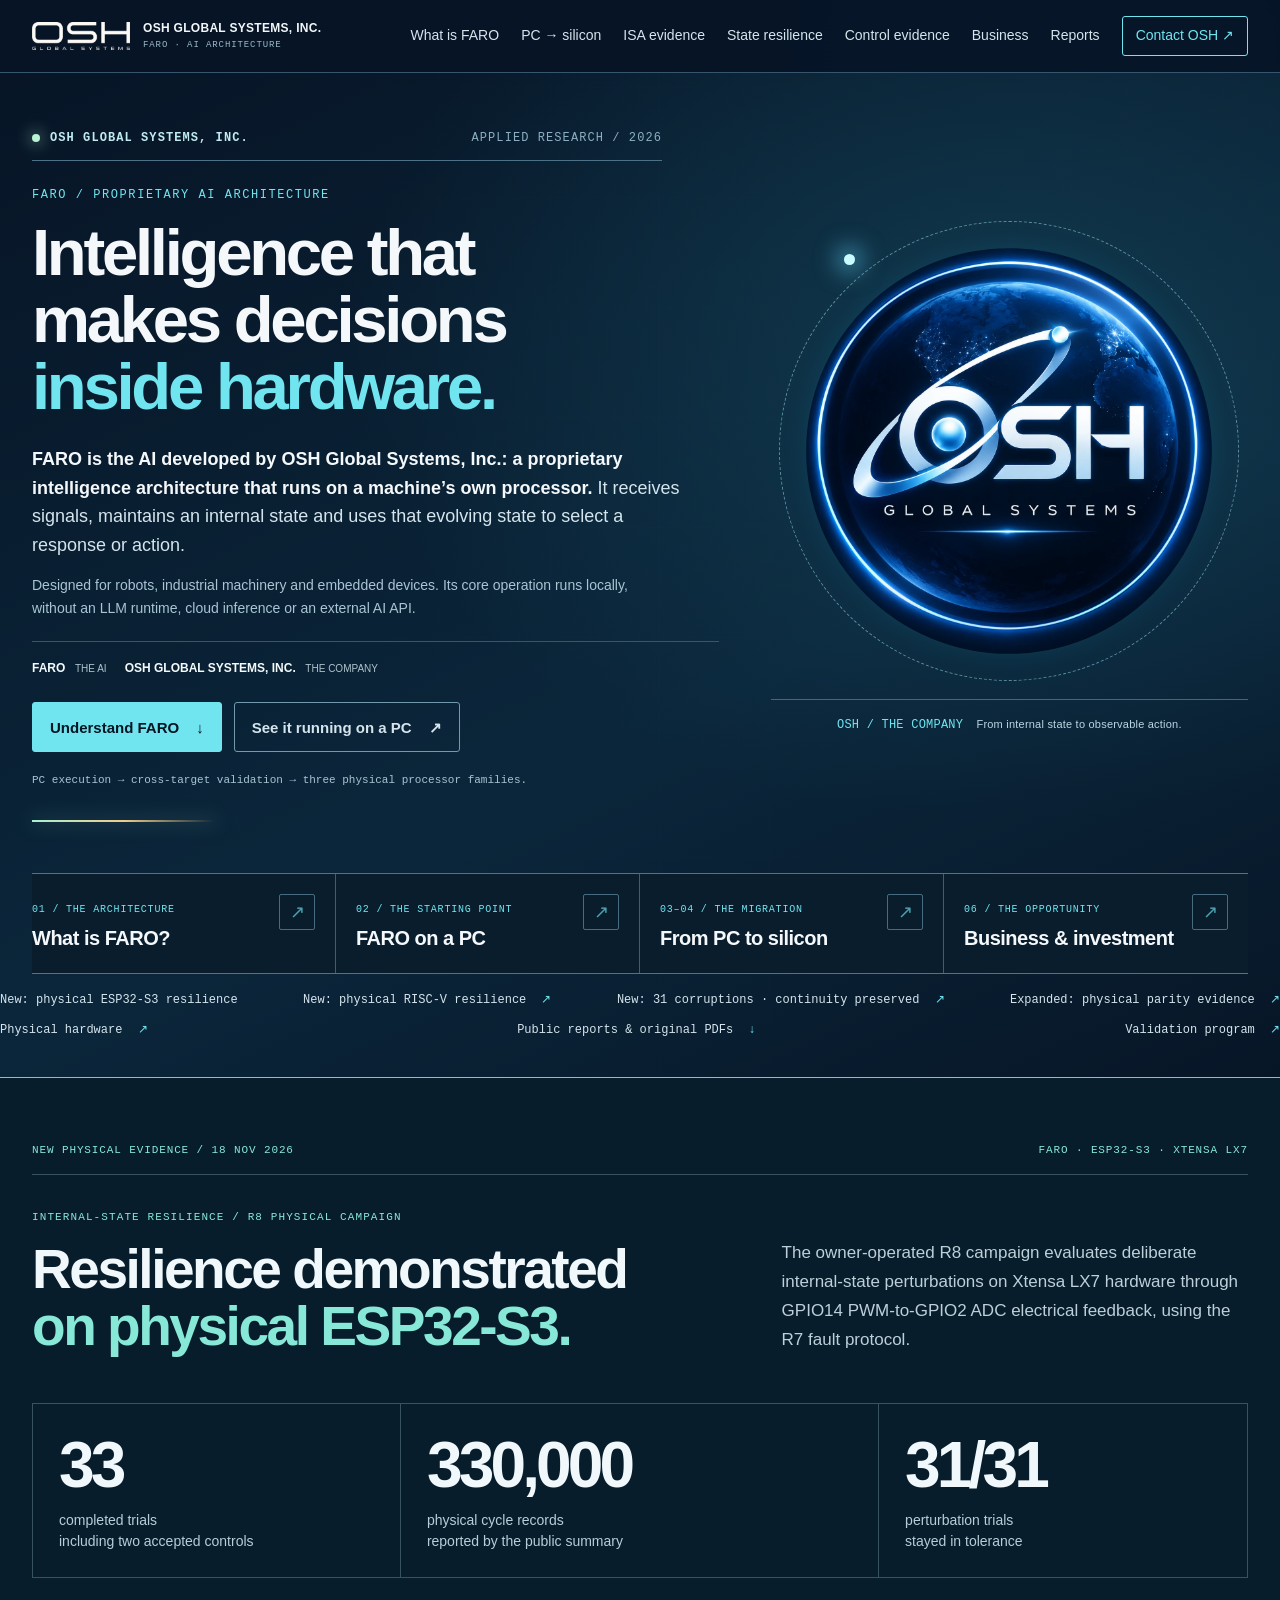
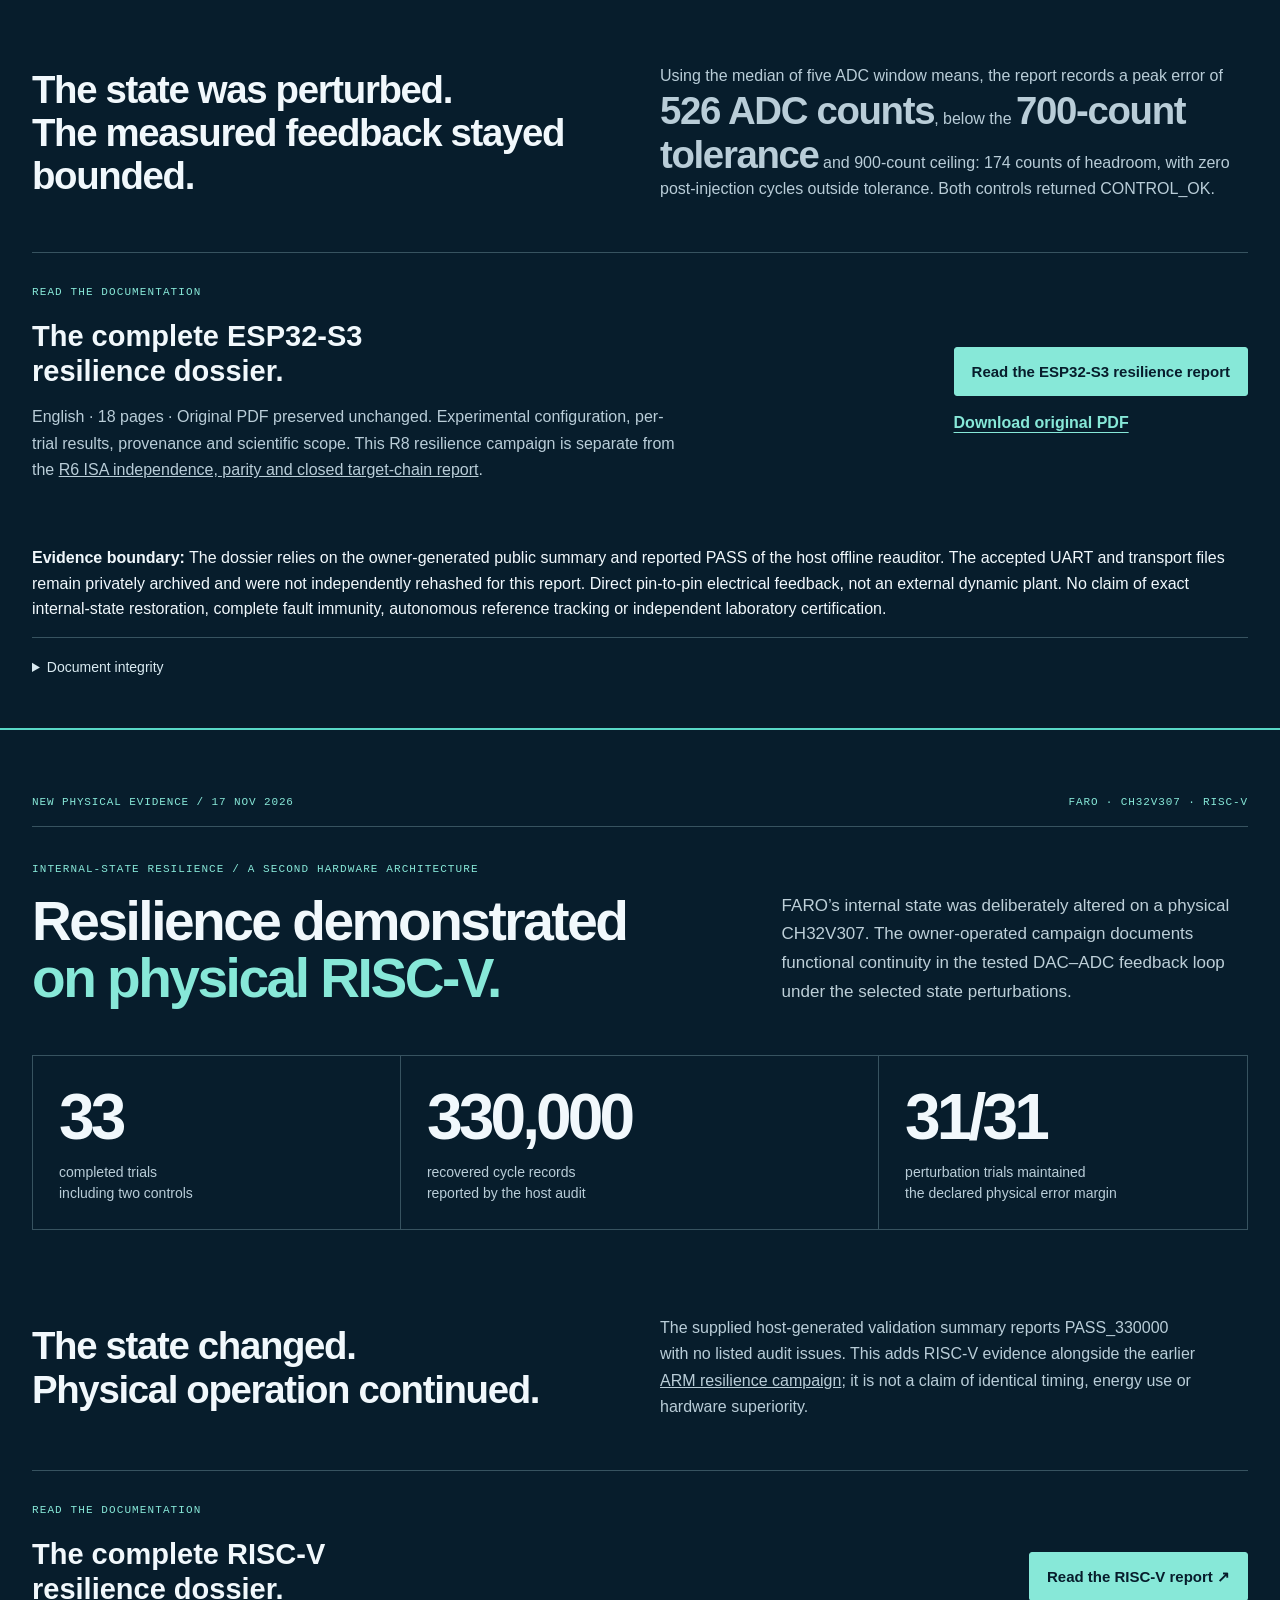
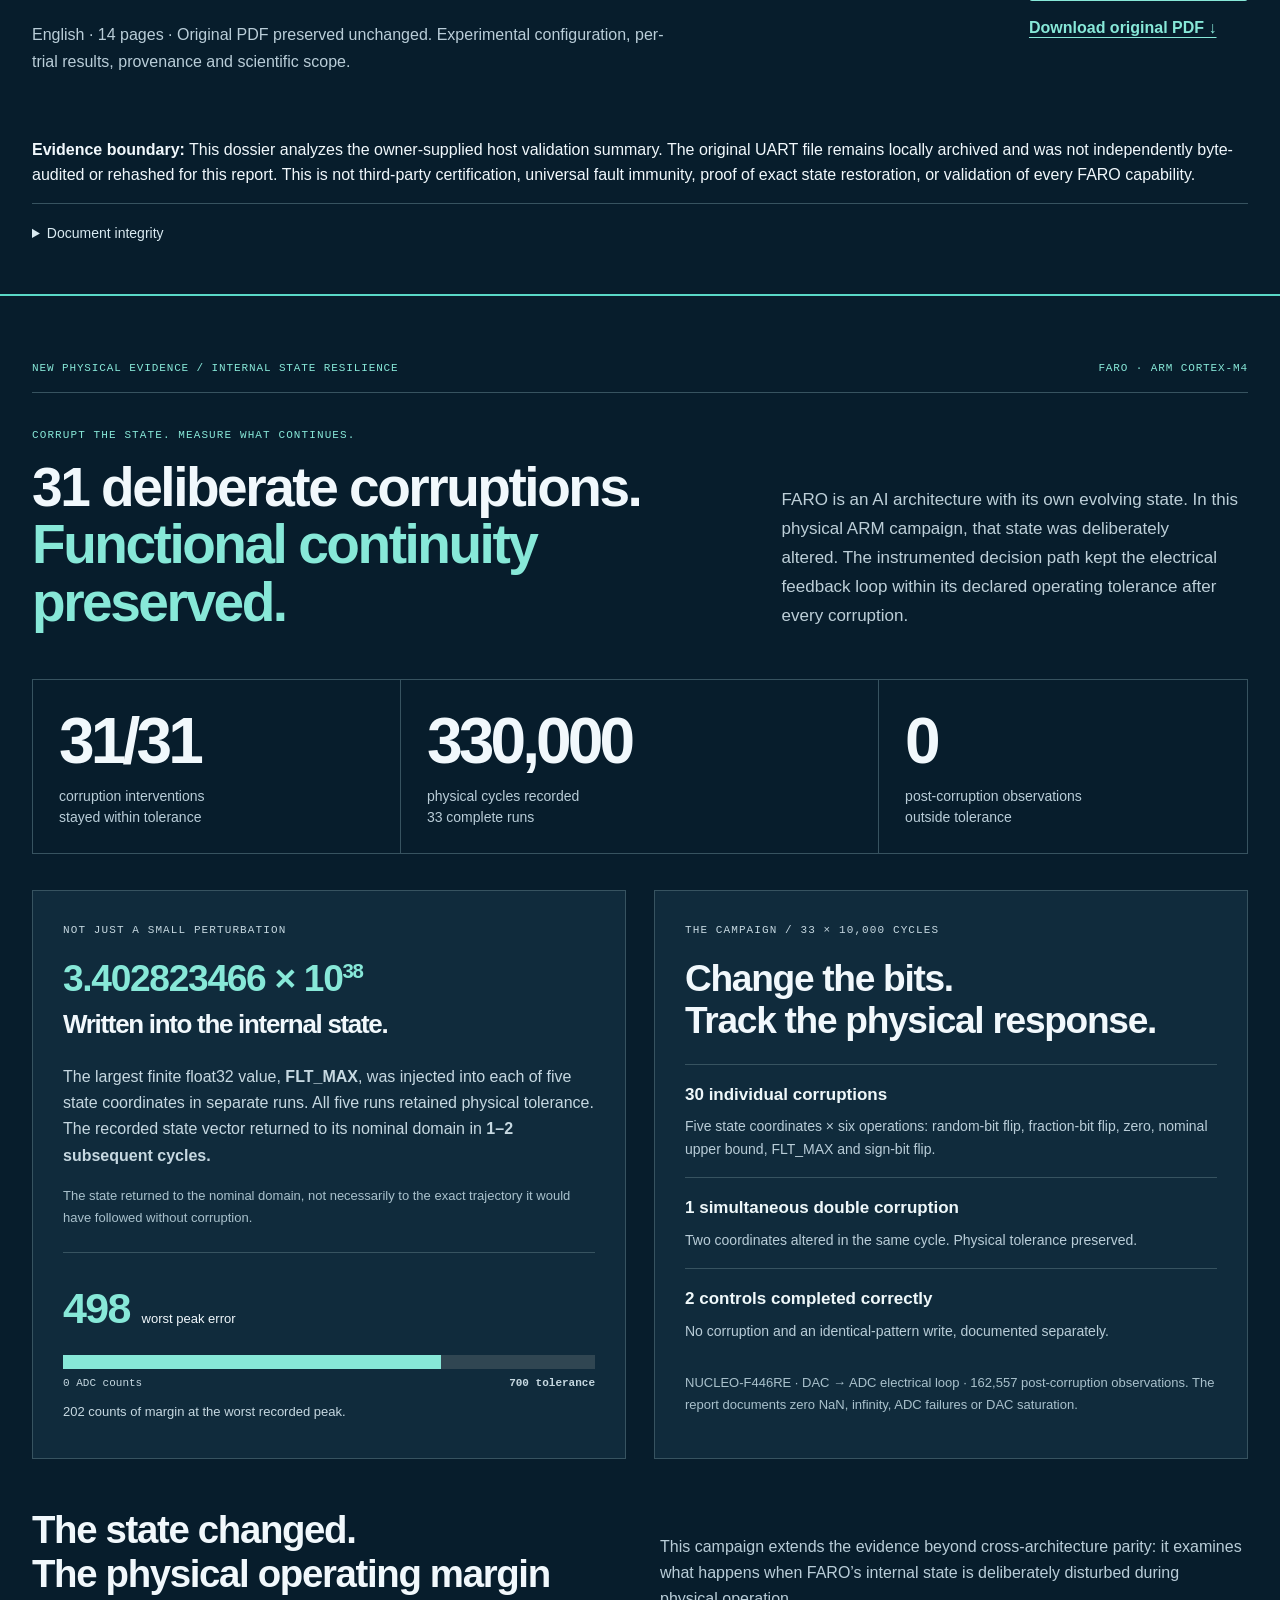
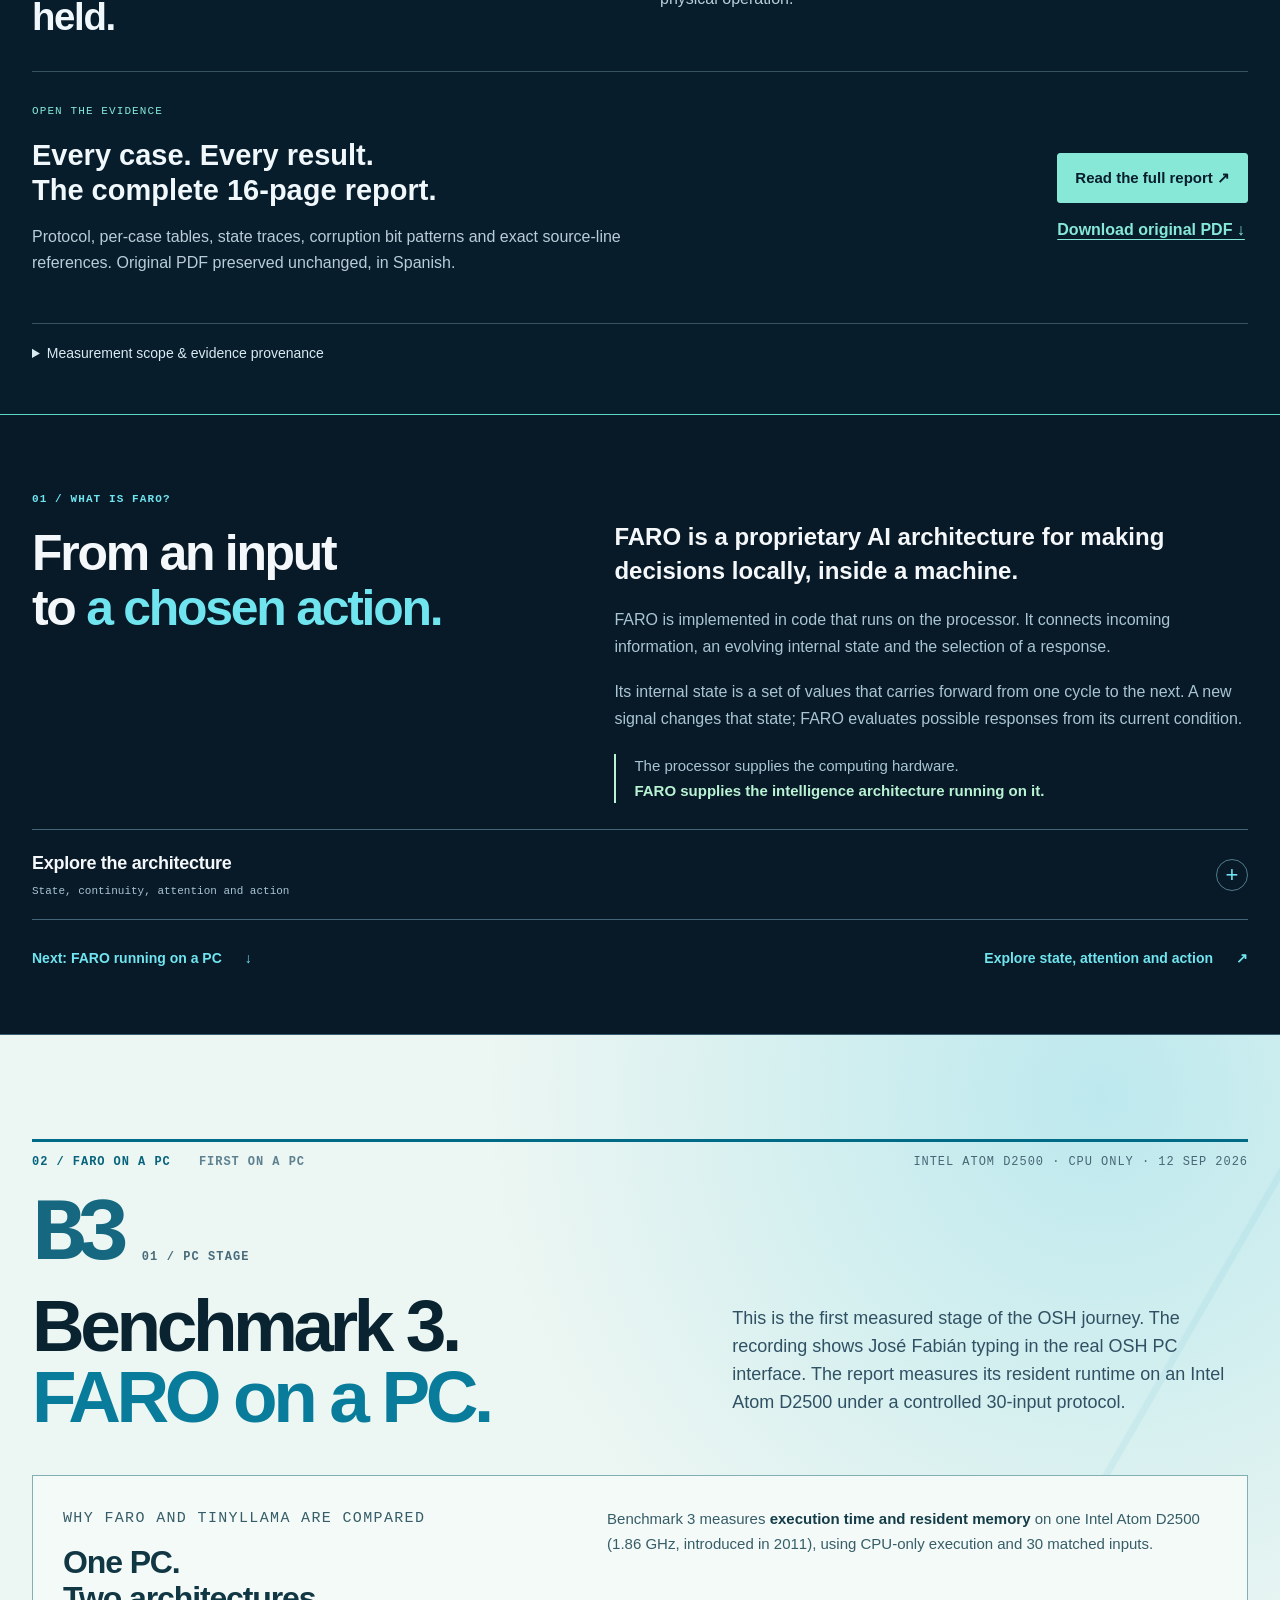
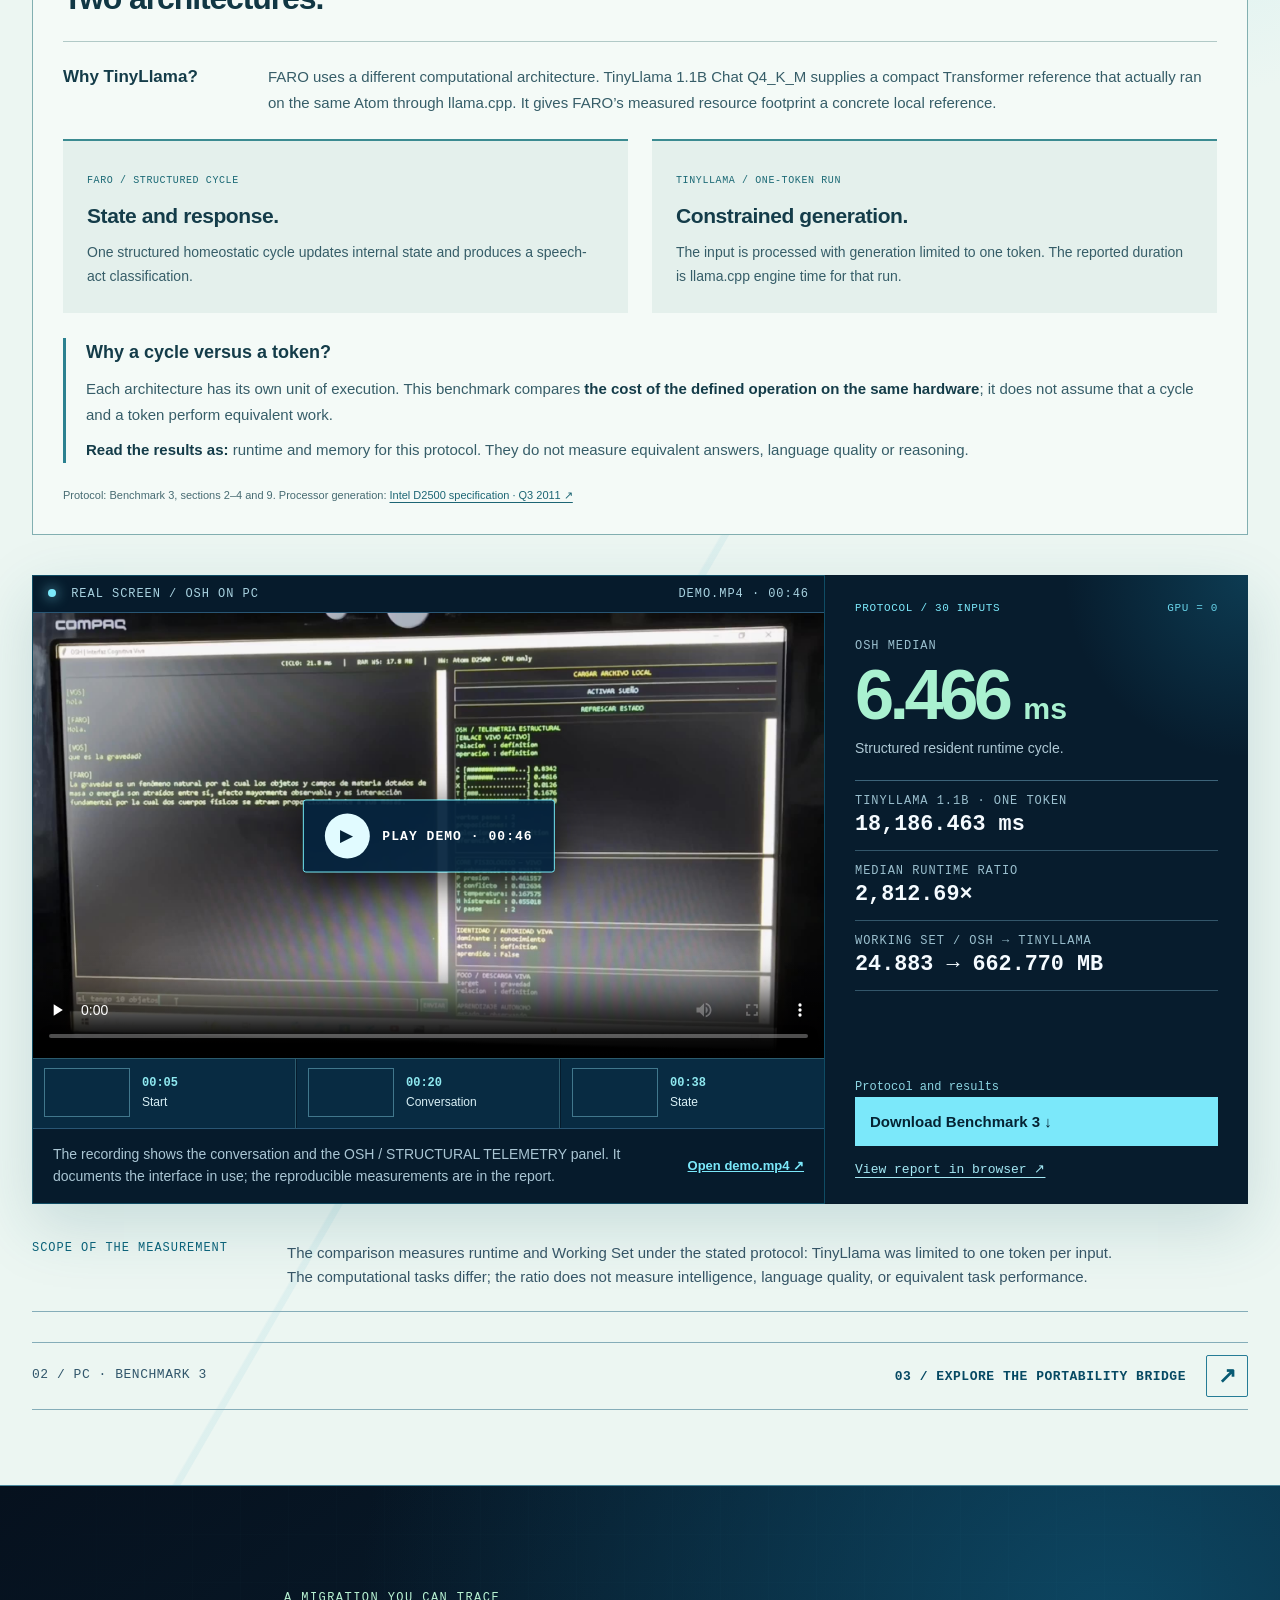
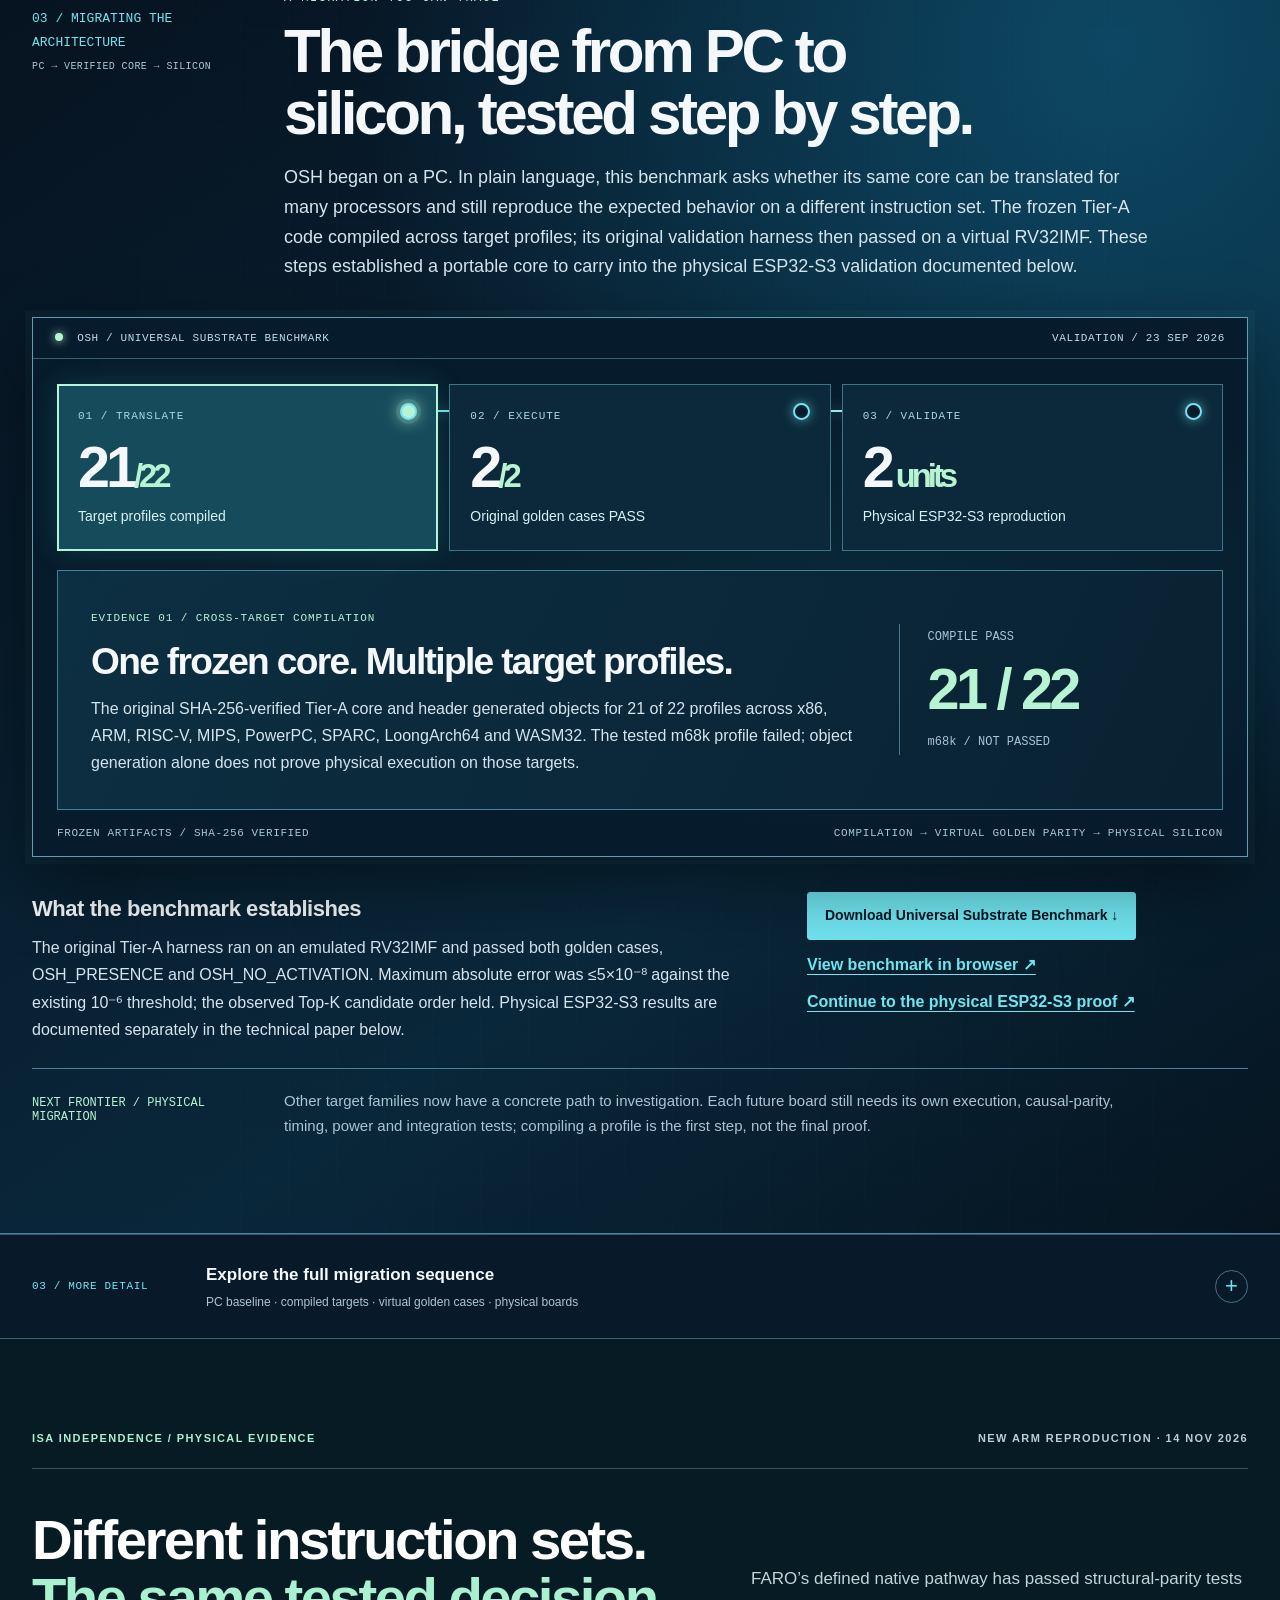
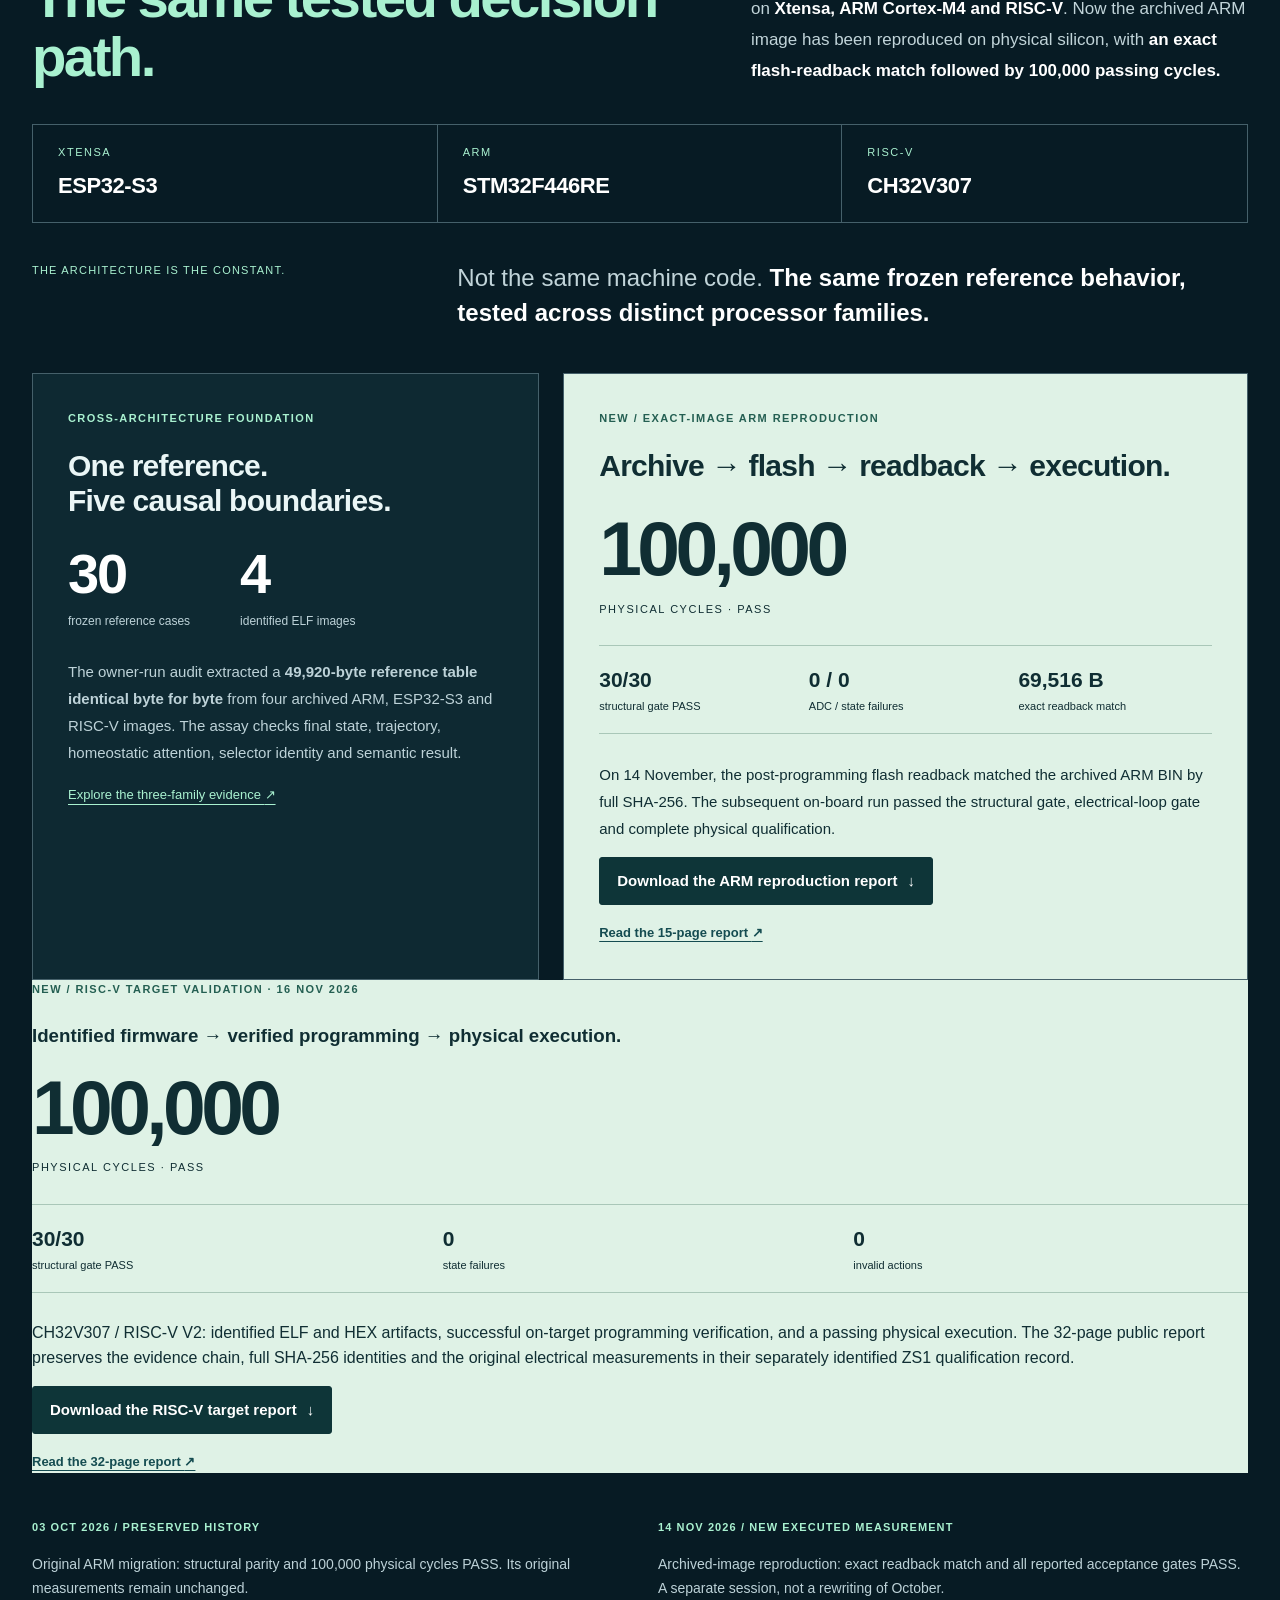
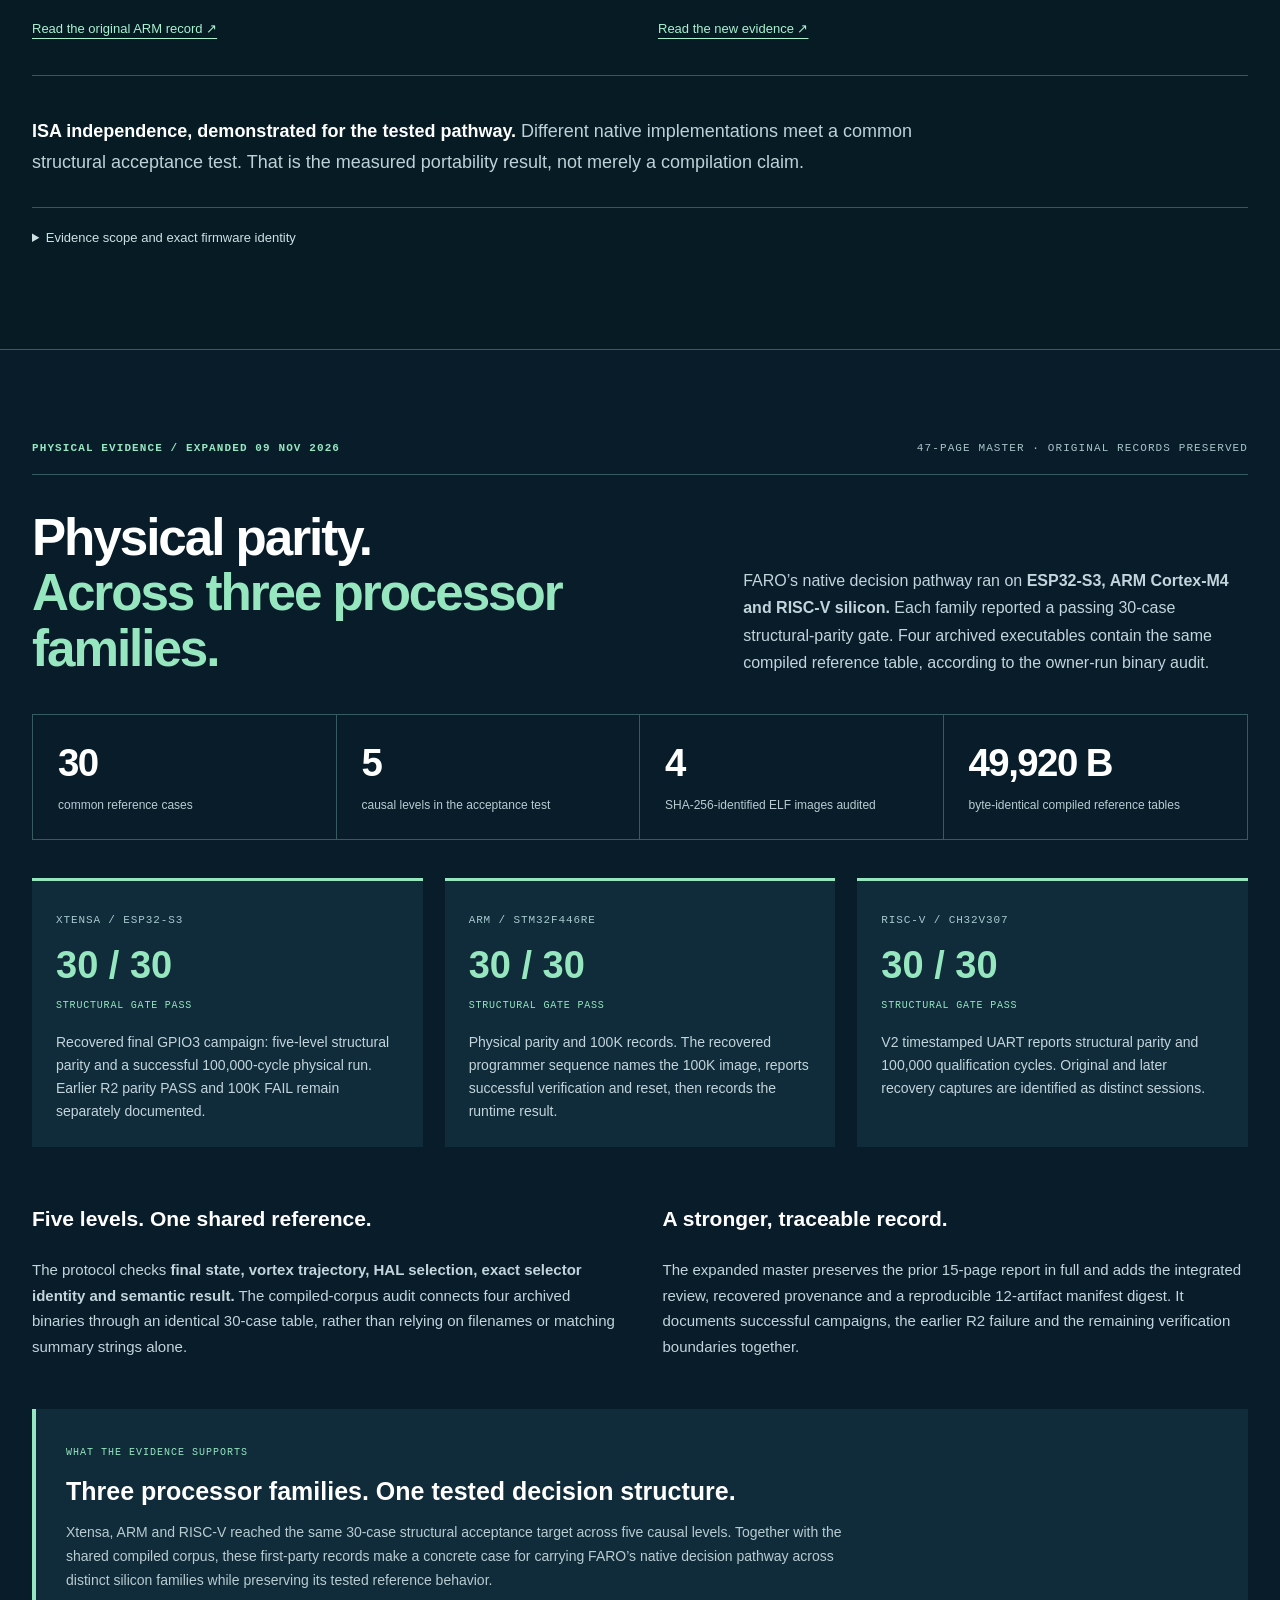
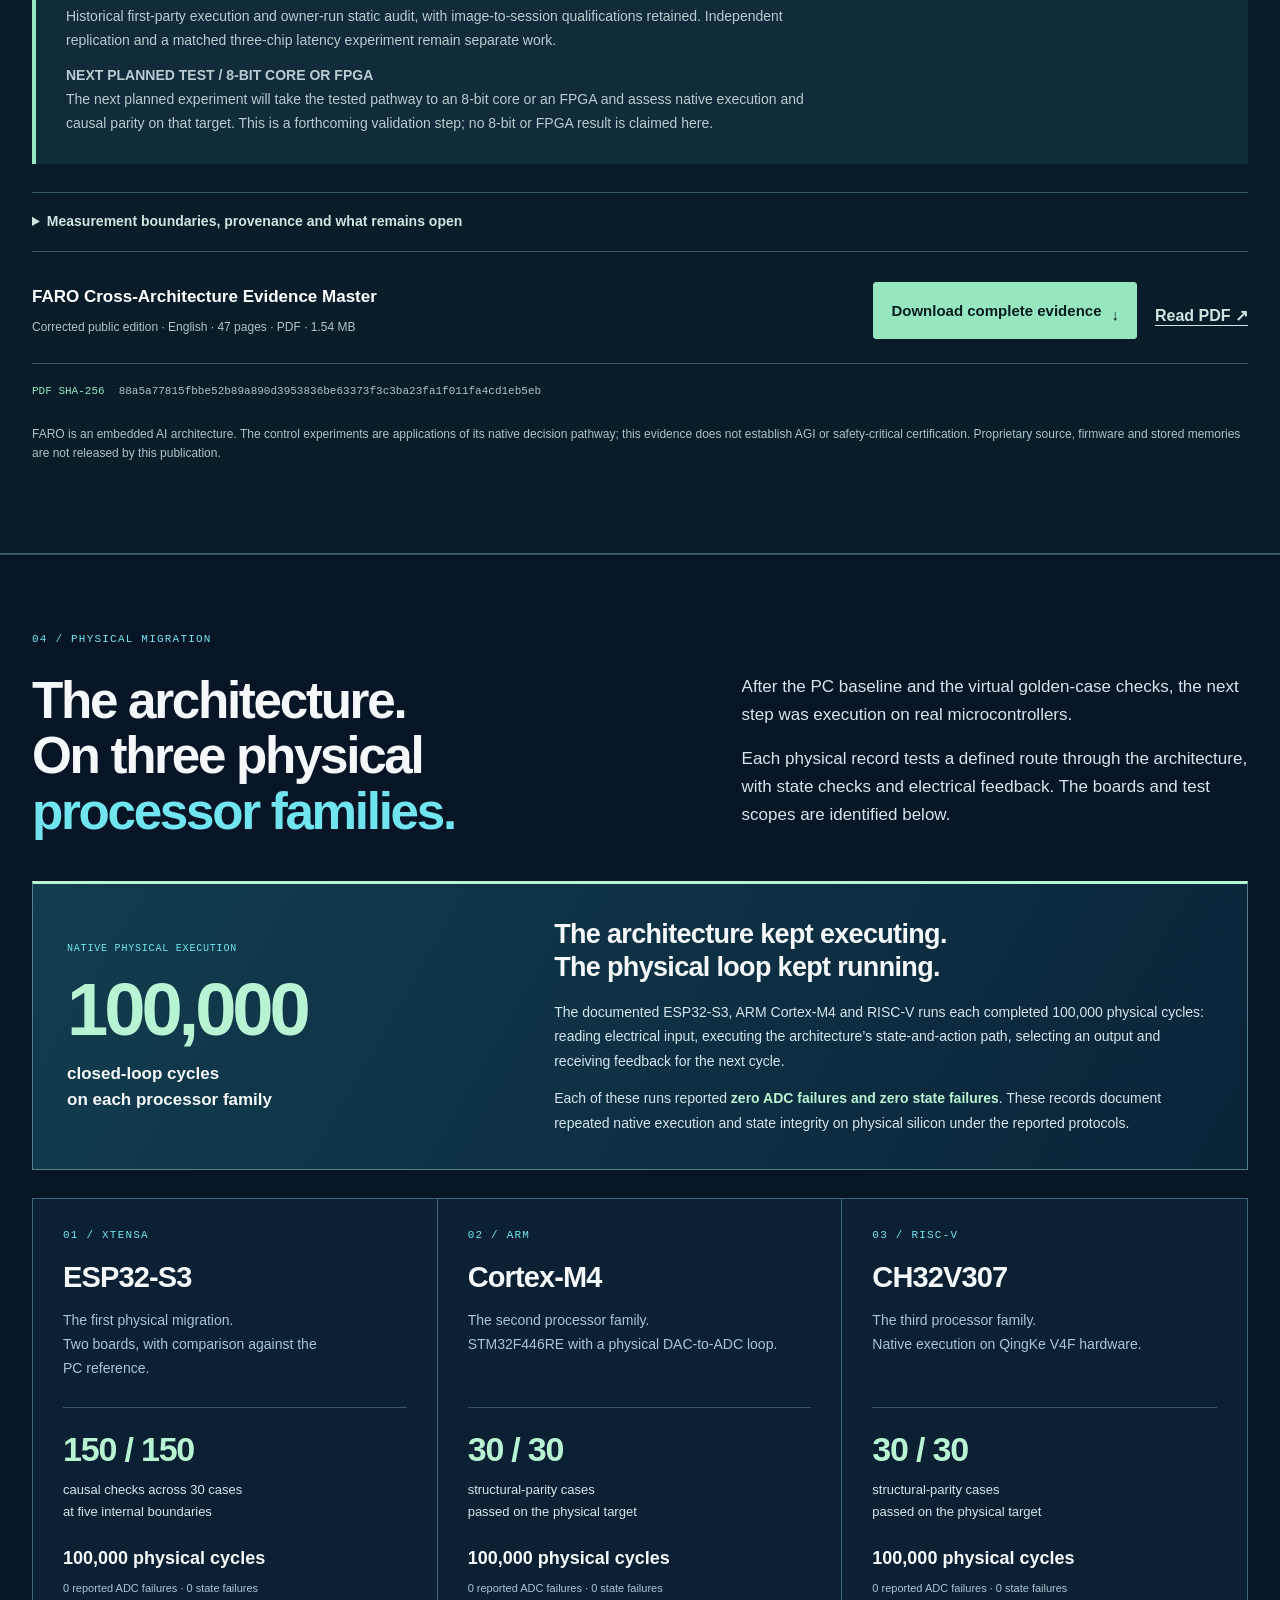
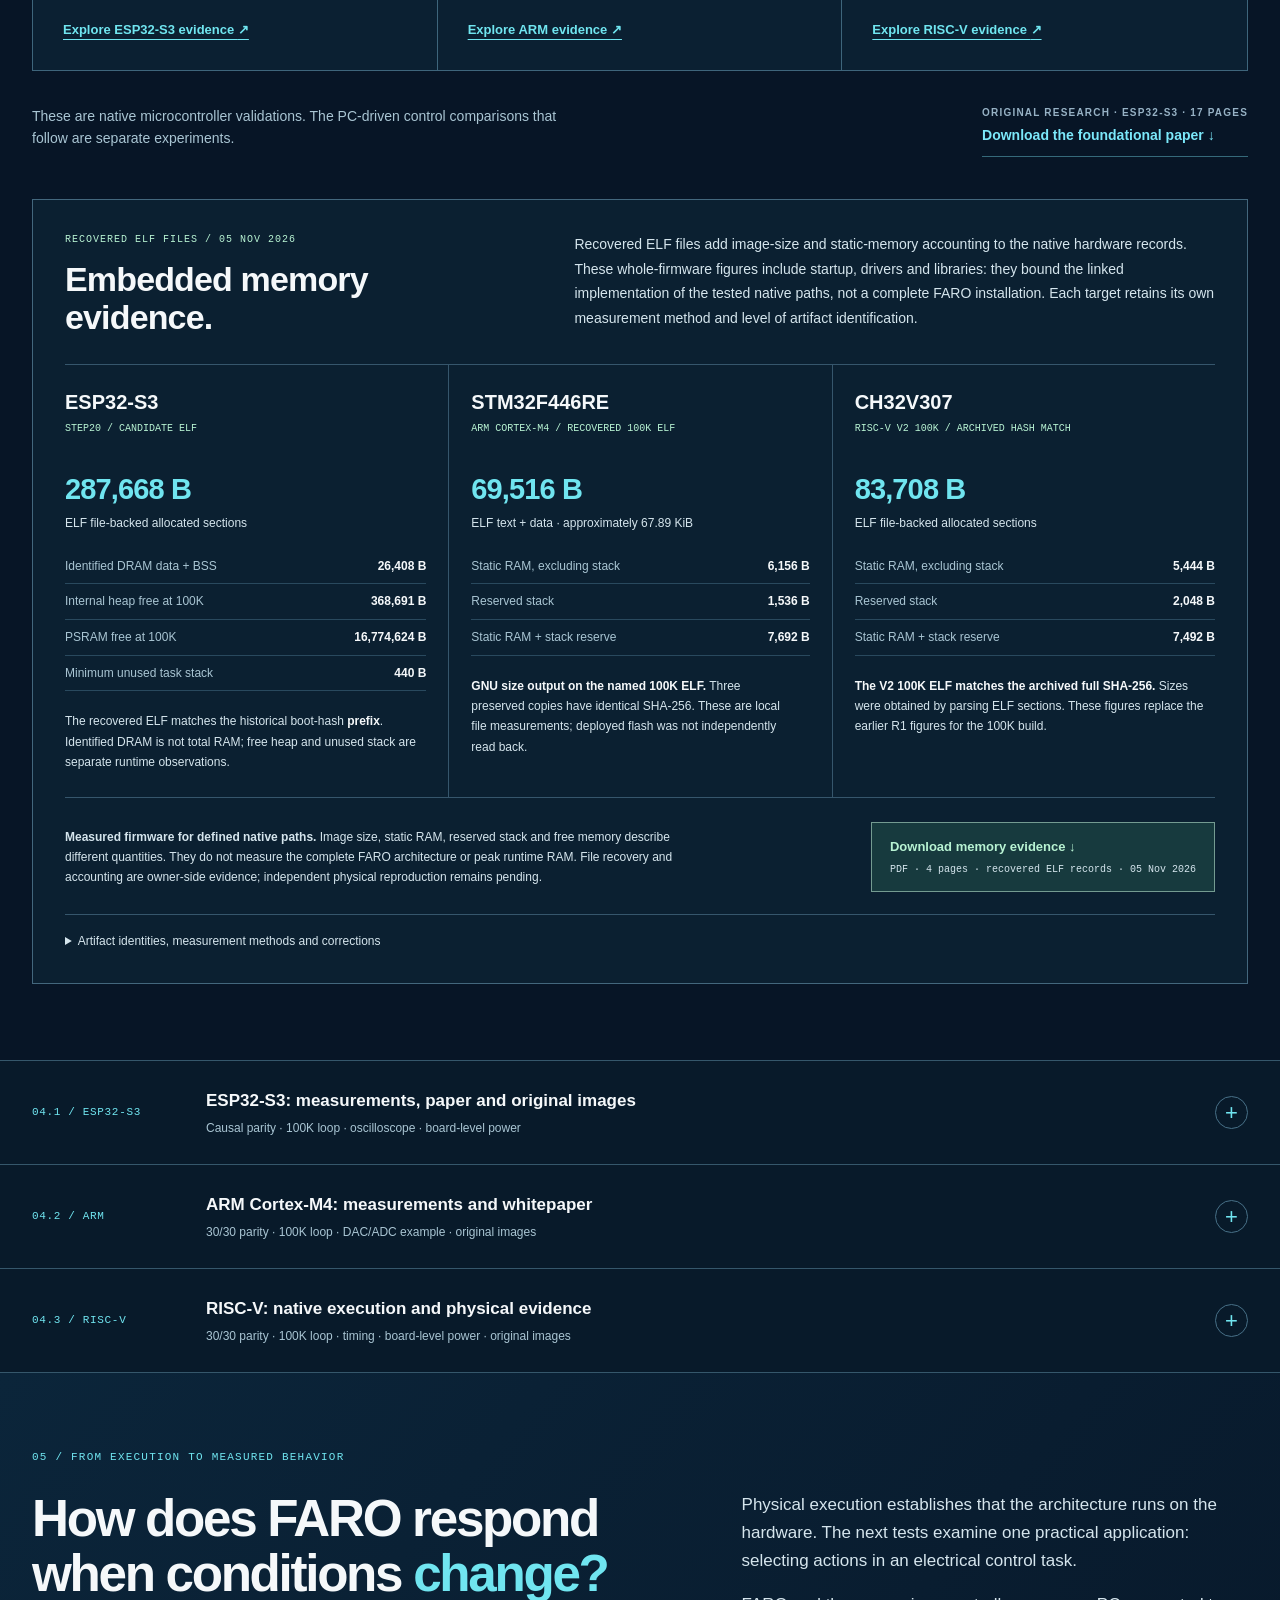
==== commit 2da306ee: "Publish ESP32-S3 R8 physical resilience dossier and evidence section" ====
--- a/index.html
+++ b/index.html
@@ -49,9 +49,18 @@
 <div class="actions"><a class="button" href="#que-es">Understand FARO <span aria-hidden="true">↓</span></a><a class="button secondary" href="#benchmark3">See it running on a PC <span aria-hidden="true">↗</span></a></div>
 <p class="iv-hero-foot">PC execution → cross-target validation → three physical processor families.</p>
 </div><figure class="hero-plate"><div class="hero-orbital"><div aria-hidden="true" class="orbit orbit-outer"></div><div aria-hidden="true" class="orbit orbit-inner"></div><img alt="OSH Global Systems orbital emblem" decoding="async" fetchpriority="high" height="1254" src="./assets/evidence-3a903c7cd8a52581.webp" width="1254"/></div><figcaption><span>OSH / THE COMPANY</span> From internal state to observable action.</figcaption></figure></div>
-<div aria-label="Start here" class="index iv-index"><a href="#que-es"><small>01 / THE ARCHITECTURE</small><b>What is FARO?</b></a><a href="#benchmark3"><small>02 / THE STARTING POINT</small><b>FARO on a PC</b></a><a href="#microcontroladores"><small>03–04 / THE MIGRATION</small><b>From PC to silicon</b></a><a href="#negocio"><small>06 / THE OPPORTUNITY</small><b>Business &amp; investment</b></a></div><nav aria-label="Quick access" class="quick-access"><a href="#riscv-state-resilience">New: physical RISC-V resilience <span aria-hidden="true">↗</span></a><a href="#state-resilience">New: 31 corruptions · continuity preserved <span aria-hidden="true">↗</span></a><a href="#cross-architecture-parity">Expanded: physical parity evidence <span aria-hidden="true">↗</span></a><a href="#physical-migrations">Physical hardware <span aria-hidden="true">↗</span></a><a href="#documentos">Public reports &amp; original PDFs <span aria-hidden="true">↓</span></a><a href="#independent-validation">Validation program <span aria-hidden="true">↗</span></a></nav>
-</div>
-
+<div aria-label="Start here" class="index iv-index"><a href="#que-es"><small>01 / THE ARCHITECTURE</small><b>What is FARO?</b></a><a href="#benchmark3"><small>02 / THE STARTING POINT</small><b>FARO on a PC</b></a><a href="#microcontroladores"><small>03–04 / THE MIGRATION</small><b>From PC to silicon</b></a><a href="#negocio"><small>06 / THE OPPORTUNITY</small><b>Business &amp; investment</b></a></div><nav aria-label="Quick access" class="quick-access"><a href="#esp32s3-state-resilience">New: physical ESP32-S3 resilience</a><a href="#riscv-state-resilience">New: physical RISC-V resilience <span aria-hidden="true">↗</span></a><a href="#state-resilience">New: 31 corruptions · continuity preserved <span aria-hidden="true">↗</span></a><a href="#cross-architecture-parity">Expanded: physical parity evidence <span aria-hidden="true">↗</span></a><a href="#physical-migrations">Physical hardware <span aria-hidden="true">↗</span></a><a href="#documentos">Public reports &amp; original PDFs <span aria-hidden="true">↓</span></a><a href="#independent-validation">Validation program <span aria-hidden="true">↗</span></a></nav>
+</div>
+
+<section class="hsr-section" id="esp32s3-state-resilience" aria-labelledby="esp32s3-hsr-title"><div class="wrap">
+<div class="hsr-topline"><span>NEW PHYSICAL EVIDENCE / 18 NOV 2026</span><span>FARO · ESP32-S3 · XTENSA LX7</span></div>
+<div class="hsr-heading"><div><p class="hsr-eyebrow">INTERNAL-STATE RESILIENCE / R8 PHYSICAL CAMPAIGN</p><h2 id="esp32s3-hsr-title">Resilience demonstrated<br/><em>on physical ESP32-S3.</em></h2></div><p>The owner-operated R8 campaign evaluates deliberate internal-state perturbations on Xtensa LX7 hardware through GPIO14 PWM-to-GPIO2 ADC electrical feedback, using the R7 fault protocol.</p></div>
+<div class="hsr-metrics"><div><strong>33</strong><span>completed trials<br/>including two accepted controls</span></div><div><strong>330,000</strong><span>physical cycle records<br/>reported by the public summary</span></div><div><strong>31/31</strong><span>perturbation trials<br/>stayed in tolerance</span></div></div>
+<div class="hsr-verdict"><strong>The state was perturbed.<br/>The measured feedback stayed bounded.</strong><p>Using the median of five ADC window means, the report records a peak error of <strong>526 ADC counts</strong>, below the <strong>700-count tolerance</strong> and 900-count ceiling: 174 counts of headroom, with zero post-injection cycles outside tolerance. Both controls returned CONTROL_OK.</p></div>
+<div class="hsr-evidence"><div><p class="hsr-eyebrow">READ THE DOCUMENTATION</p><h3>The complete ESP32-S3<br/>resilience dossier.</h3><p>English · 18 pages · Original PDF preserved unchanged. Experimental configuration, per-trial results, provenance and scientific scope. This R8 resilience campaign is separate from the <a href="#esp32s3-r6-report">R6 ISA independence, parity and closed target-chain report</a>.</p></div><div class="hsr-downloads"><a class="button" href="./OSH_FARO_ESP32S3_R8_Physical_Resilience_Final_EN.pdf" target="_blank" rel="noopener noreferrer">Read the ESP32-S3 resilience report</a><a class="textlink" href="./OSH_FARO_ESP32S3_R8_Physical_Resilience_Final_EN.pdf" download="OSH_FARO_ESP32S3_R8_Physical_Resilience_Final_EN.pdf">Download original PDF</a></div></div>
+<p class="hsr-small"><strong>Evidence boundary:</strong> The dossier relies on the owner-generated public summary and reported PASS of the host offline reauditor. The accepted UART and transport files remain privately archived and were not independently rehashed for this report. Direct pin-to-pin electrical feedback, not an external dynamic plant. No claim of exact internal-state restoration, complete fault immunity, autonomous reference tracking or independent laboratory certification.</p>
+<details class="hsr-scope"><summary>Document integrity</summary><p>SHA-256 of this published PDF (not the UART capture):<br/><code>55690ee28af648ca621e28b6b0a16692920487ef6966d2877a07ad0d0648ecf3</code></p><p>Only the public dossier is published here. Proprietary sources, firmware binaries and internal memories are not included.</p></details>
+</div></section>
 <section class="hsr-section" id="riscv-state-resilience" aria-labelledby="riscv-hsr-title"><div class="wrap">
 <div class="hsr-topline"><span>NEW PHYSICAL EVIDENCE / 17 NOV 2026</span><span>FARO · CH32V307 · RISC-V</span></div>
 <div class="hsr-heading"><div><p class="hsr-eyebrow">INTERNAL-STATE RESILIENCE / A SECOND HARDWARE ARCHITECTURE</p><h2 id="riscv-hsr-title">Resilience demonstrated<br/><em>on physical RISC-V.</em></h2></div><p>FARO’s internal state was deliberately altered on a physical CH32V307. The owner-operated campaign documents functional continuity in the tested DAC–ADC feedback loop under the selected state perturbations.</p></div>
@@ -533,7 +542,7 @@
 <p class="rc29-eyebrow">From evidence to integration</p><h2 id="rc29-integration-title">Start with a defined<br/><em>control task.</em></h2></div>
 <div class="rc29-integration-copy"><p>FARO’s public evidence covers execution on microcontrollers and physical electrical-control comparisons. OSH Global Systems offers this proprietary architecture as a basis for discussing licensing and integration with hardware manufacturers.</p><p>A concrete integration begins with the device, its sensor inputs, its actuator interface and the behavior it needs to achieve. Product-level performance belongs to that complete system.</p><div class="rc29-integration-links"><a class="button" href="#contacto">Discuss licensing &amp; integration <span aria-hidden="true">↗</span></a><a href="#control-benchmarks">Review the physical evidence ↗</a></div></div>
 </div></section></div></details>
-<section class="rule" id="documentos"><div class="wrap"><div class="section-head"><div class="no">07 / ORIGINAL REPORTS</div><div><h2>The complete evidence library.</h2><p>The evidence library includes 19 report entries and 20 preserved PDF files, including the original and alternate memory-report editions. It now includes internal-state resilience, exact-image ARM reproduction, Benchmark 3, the physical ESP32-S3 paper, the Universal Substrate Benchmark, and the October 2026 public cross-architecture whitepaper covering the new physical ARM milestone. The full collection also includes physical RISC-V validation, fixed-PID and PID Oracle comparisons, adaptive RLS-CE, and the RC slew-floor analysis. Each report keeps its own test date, protocol and measurement scope.</p></div></div><div class="library-tools" hidden=""><div class="library-search"><label for="report-search">Find a report</label><div class="search-input"><span aria-hidden="true">⌕</span><input aria-controls="report-list" autocomplete="off" id="report-search" placeholder="Search titles, hardware or protocols…" type="search"/></div></div><div class="library-filter"><label for="report-category">Evidence area</label><select aria-controls="report-list" id="report-category"><option value="all">All evidence</option><option value="architecture">Architecture &amp; hardware</option><option value="control">Control comparisons</option><option value="validation">Memory &amp; validation</option></select></div><button class="library-reset" type="button">Reset</button><p aria-atomic="true" aria-live="polite" id="report-count" role="status">19 reports available</p></div><div class="docs" id="report-list"><article class="doc" data-category="validation" id="esp32s3-r6-report"><small>NEW / ESP32-S3 R6 / 18 NOV 2026</small><h3>ESP32-S3 R6 — ISA Independence, Parity &amp; Closed Target Chain</h3><p>Evidence for ISA independence through native Xtensa LX7 execution, structural parity and a closed target chain: the owner-operated report documents 30/30 structural parity cases, 100,000 GPIO14 PWM-to-GPIO2 ADC feedback cycles and 1,600,000 physical ADC conversions. The reported chain links the identified firmware, four same-session RAM readbacks and physical run to the audited public summary. Direct-jumper electrical feedback, not an external dynamic plant. No independent laboratory certification or third-party rehashing of the owner-retained raw artifacts.</p><span class="doc-file-meta">PDF · 24 pages · 181 KB · English</span><a href="./OSH_FARO_ESP32S3_R6_FINAL_PHYSICAL_VALIDATION_COMPLETE_EN.pdf" download="OSH_FARO_ESP32S3_R6_FINAL_PHYSICAL_VALIDATION_COMPLETE_EN.pdf">Download ESP32-S3 R6 report ↓</a><a class="doc-view" href="./OSH_FARO_ESP32S3_R6_FINAL_PHYSICAL_VALIDATION_COMPLETE_EN.pdf" target="_blank" rel="noopener noreferrer">View original PDF ↗</a><details><summary>Original PDF integrity</summary><p>SHA-256: <code>c7e0f71628c72051c623a8f30be24ee3fe72318d0bf0a8a5dfc6a788a89cf587</code></p></details></article><article class="doc" data-category="control"><small>NEW / RISC-V RESILIENCE / 17 NOV 2026</small><h3>Internal-State Resilience — Physical RISC-V Validation</h3><p>CH32V307 owner-operated physical campaign. Functional continuity under selected internal-state perturbations, documented through the supplied host validation summary. Full scope and provenance in the original English dossier.</p><span class="doc-file-meta">PDF · 14 pages · 140 KB</span><a href="./OSH_FARO_RISCV_RESILIENCE_33_330K_20261117_EN.pdf" download="OSH_FARO_RISCV_RESILIENCE_33_330K_20261117_EN.pdf">Download RISC-V resilience report ↓</a><a class="doc-view" href="./OSH_FARO_RISCV_RESILIENCE_33_330K_20261117_EN.pdf" target="_blank" rel="noopener noreferrer">View PDF ↗</a><a href="#riscv-state-resilience">Explore the physical results ↗</a></article><article class="doc" data-category="architecture"><small>NEW / RISC-V TARGET / 16 NOV 2026</small><h3>RISC-V V2 — Physical Target Validation</h3><p>32 pages · identified firmware, verified on-target programming, 30/30 structural parity and 100,000 physical cycles PASS. Full artifact hashes and original ZS1 electrical qualification records.</p><span class="doc-file-meta">PDF · 32 pages</span><a href="./OSH_FARO_RISCV_TARGET_V2_20261116_EN_PUBLIC_AUDITED.pdf" download="OSH_FARO_RISCV_TARGET_V2_20261116_EN_PUBLIC_AUDITED.pdf">Download RISC-V target report ↗</a><a href="./OSH_FARO_RISCV_TARGET_V2_20261116_EN_PUBLIC_AUDITED.pdf" target="_blank" rel="noopener noreferrer">View PDF ↗</a></article><article class="doc" data-category="validation"><small>14 / ARM EXACT-IMAGE VALIDATION / 14 NOV 2026</small><h3>ARM Physical Validation — Exact-Image Reproduction</h3><p>Preserved ARM validation report: identified firmware image, flash readback comparison and physical 100,000-cycle execution. This later campaign is distinct from the historical October record.</p><span class="doc-file-meta">PDF · 1.23 MB · English</span><a href="./OSH_ARM_VALIDATION_20261114_EN.pdf" download="OSH_ARM_VALIDATION_20261114_EN.pdf">Download ARM validation ↓</a><a class="doc-view" href="./OSH_ARM_VALIDATION_20261114_EN.pdf" target="_blank" rel="noopener noreferrer">View PDF ↗</a><a href="#isa-independence">Explore ISA evidence ↗</a></article><article class="doc" data-category="validation"><small>16 / HISTORICAL MEMORY RECORD / 04 NOV 2026</small><h3>Memory on Physical Silicon — Historical Memorandum</h3><p>3-page earlier evidence register for ESP32-S3 Step20, ARM 100K and RISC-V R1. Retained as historical context; R1 figures are not the V2 100K firmware. Read alongside the later recovered ELF memory report.</p><span class="doc-file-meta">PDF · 96 KB · English</span><a href="./faro.pdf" download="faro.pdf">Download historical memory record ↓</a><a class="doc-view" href="./faro.pdf" target="_blank" rel="noopener noreferrer">View PDF ↗</a></article><article class="doc" data-category="validation"><small>15 / INTERNAL STATE RESILIENCE / NOV 2026</small><h3>FARO / OSH — Internal State Resilience</h3><p>33 physical ARM runs · 31 deliberate corruptions within tolerance · 330,000 recorded cycles. Full protocol, results, state traces and source-line references. Original report in Spanish.</p><span class="doc-file-meta">PDF · 16 pages · 209 KB</span><a href="./FARO_OSH_INTERNAL_STATE_RESILIENCE_ARM_33_REPORT.pdf" download="FARO_OSH_INTERNAL_STATE_RESILIENCE_ARM_33_REPORT.pdf">Download resilience report ↓</a><a class="doc-view" href="./FARO_OSH_INTERNAL_STATE_RESILIENCE_ARM_33_REPORT.pdf" target="_blank" rel="noopener noreferrer">View PDF ↗</a><a href="#state-resilience">Explore the physical results ↗</a></article><article class="doc" data-category="architecture"><small>13 / PARITY / 09 NOV 2026</small><h3>Cross-Architecture Physical Execution, Decision Parity and Latency Evidence</h3><p>47-page evidence master · original report preserved in full; integrated review, recovered provenance, 30-case records, compiled-table identity, campaign-specific latency and reproducible manifest digest.</p><span class="doc-file-meta">PDF · 1.54 MB</span><a aria-label="Download Cross-Architecture Physical Execution, Decision Parity and Latency Evidence (PDF)" download="FARO_CROSS_ARCHITECTURE_COMPLETE_PARITY_EN.pdf" href="./FARO_CROSS_ARCHITECTURE_COMPLETE_PARITY_EN.pdf">Download complete evidence ↗</a><a class="doc-view" href="./FARO_CROSS_ARCHITECTURE_COMPLETE_PARITY_EN.pdf" target="_blank" rel="noopener noreferrer">View PDF ↗</a></article><article class="doc" data-category="architecture"><small>01 / PAPER / 21 SEP 2026</small><h3>Physical Validation of an Autonomous Homeostatic Cognitive Architecture</h3><p>17 pages · physical silicon, parity, endurance, oscilloscope, and analog loop.</p><span class="doc-file-meta">PDF · 893 KB</span><a aria-label="Download Physical Validation of an Autonomous Homeostatic Cognitive Architecture (PDF)" download="osh_global_systems_vallejos_2026.pdf" href="./osh_global_systems_vallejos_2026.pdf">Download paper ↗</a><a aria-label="View Physical Validation of an Autonomous Homeostatic Cognitive Architecture (PDF, opens in a new tab)" class="doc-view" href="./osh_global_systems_vallejos_2026.pdf" rel="noopener noreferrer" target="_blank">View PDF ↗</a></article><article class="doc" data-category="architecture"><small>02 / BENCHMARK / 12 SEP 2026</small><h3>Architectural Runtime Benchmark 3</h3><p>17 pages · CPU-only protocol, latency, Working Set, repetition, and interpretation.</p><span class="doc-file-meta">PDF · 360 KB</span><a aria-label="Download Architectural Runtime Benchmark 3 (PDF)" download="OSH_Benchmark_3_Report.pdf" href="./OSH_Benchmark_3_Report.pdf">Download Benchmark 3 ↗</a><a aria-label="View Architectural Runtime Benchmark 3 (PDF, opens in a new tab)" class="doc-view" href="./OSH_Benchmark_3_Report.pdf" rel="noopener noreferrer" target="_blank">View PDF ↗</a></article><article class="doc" data-category="architecture"><small>03 / UNIVERSAL SUBSTRATE / 23 SEP 2026</small><h3>Universal Substrate Benchmark</h3><p>20 pages · 21/22 compiled target profiles, RV32IMF virtual golden parity, physical ESP32-S3 evidence and Appendix F.</p><span class="doc-file-meta">PDF · 58 KB</span><a aria-label="Download Universal Substrate Benchmark (PDF)" download="OSH_Universal_Substrate_Benchmark_FINAL_2026.pdf" href="./OSH_Universal_Substrate_Benchmark_FINAL_2026.pdf">Download benchmark ↗</a><a href="./OSH_Universal_Substrate_Benchmark_FINAL_2026.pdf" rel="noopener noreferrer" target="_blank">View report ↗</a></article><article class="doc" data-category="architecture"><small>04 / WHITEPAPER / OCT 2026</small><h3>Physical Cross-Architecture Evidence</h3><p>Public technical whitepaper · PC → substrate → ESP32-S3 → STM32F446RE / ARM Cortex-M4, with parity, 100K physical loop, oscilloscope, power boundary and artifact integrity.</p><span class="doc-file-meta">PDF · 995 KB</span><a aria-label="Download Physical Cross-Architecture Evidence (PDF)" download="OSH_Public_Whitepaper_Cross_Architecture_Evidence_2026.pdf" href="./OSH_Public_Whitepaper_Cross_Architecture_Evidence_2026.pdf">Download whitepaper ↗</a><a aria-label="View Physical Cross-Architecture Evidence (PDF, opens in a new tab)" class="doc-view" href="./OSH_Public_Whitepaper_Cross_Architecture_Evidence_2026.pdf" rel="noopener noreferrer" target="_blank">View PDF ↗</a></article><article class="doc rv26-report-card" data-category="architecture"><small>05 / RISC-V + PID / 09 OCT 2026</small><h3>Physical RISC-V Validation &amp; FARO V2 / PID Benchmark</h3><p>14 pages · CH32V307 native parity and 100K physical cycles, matched host-controller comparison, disturbance recovery, original scope capture, board power observations and artifact integrity.</p><span class="doc-file-meta">PDF · 1.9 MB</span><a aria-label="Download Physical RISC-V Validation &amp; FARO V2 / PID Benchmark (PDF)" download="OSH_RISCV_Public_Benchmark_Complete_2026-10-09.pdf" href="./OSH_RISCV_Public_Benchmark_Complete_2026-10-09.pdf">Download complete benchmark ↗</a><a href="#pid-benchmark">Explore the PID results ↗</a><a aria-label="View Physical RISC-V Validation &amp; FARO V2 / PID Benchmark (PDF, opens in a new tab)" class="doc-view" href="./OSH_RISCV_Public_Benchmark_Complete_2026-10-09.pdf" rel="noopener noreferrer" target="_blank">View PDF ↗</a></article><article class="doc p19-report-card" data-category="control"><small>06 / FARO × PID / 19 OCT 2026</small><h3>Five Physical Tests — Unified FARO vs Fixed PID Benchmark</h3><p>11 pages · ARM and RISC-V matched tracking, physical disturbance response, R6 generalization and degradation. Complete-pair accounting, equal preparation, protocol boundaries and evidence anchors.</p><span class="doc-file-meta">PDF · 91 KB</span><a aria-label="Download Five Physical Tests — Unified FARO vs Fixed PID Benchmark (PDF)" download="OSH_FARO_vs_PID_Five_Physical_Tests_Benchmark_2026-10-19.pdf" href="./assets/OSH_FARO_vs_PID_Five_Physical_Tests_Benchmark_2026-10-19.pdf">Download five-test benchmark ↗</a><a href="#pid-r6">Explore the new R6 results ↗</a><a aria-label="View Five Physical Tests — Unified FARO vs Fixed PID Benchmark (PDF, opens in a new tab)" class="doc-view" href="./assets/OSH_FARO_vs_PID_Five_Physical_Tests_Benchmark_2026-10-19.pdf" rel="noopener noreferrer" target="_blank">View PDF ↗</a></article><article class="doc o31-report-card" data-category="control"><small>07 / PID ORACLE / 30 OCT 2026</small><h3>Three-Regime Physical Benchmark</h3><p>6 pages · FARO 6/6 scored profiles across MEDIUM, FAST and SLOW; 4.42% lower aggregate IAE versus a privileged per-regime PID Oracle. Preparation, timing and control-effort results included.</p><span class="doc-file-meta">PDF · 42 KB</span><a aria-label="Download Three-Regime Physical Benchmark (PDF)" download="OSH_FARO_PID_ORACLE_FINAL.pdf" href="./OSH_FARO_PID_ORACLE_FINAL.pdf">Download PID Oracle report ↗</a><a href="#pid-oracle-three-regimes">Explore the three-regime results ↗</a><a aria-label="View Three-Regime Physical Benchmark (PDF, opens in a new tab)" class="doc-view" href="./OSH_FARO_PID_ORACLE_FINAL.pdf" rel="noopener noreferrer" target="_blank">View PDF ↗</a></article>
+<section class="rule" id="documentos"><div class="wrap"><div class="section-head"><div class="no">07 / ORIGINAL REPORTS</div><div><h2>The complete evidence library.</h2><p>The evidence library includes 20 report entries and 21 preserved PDF files, including the original and alternate memory-report editions. It now includes internal-state resilience, exact-image ARM reproduction, Benchmark 3, the physical ESP32-S3 paper, the Universal Substrate Benchmark, and the October 2026 public cross-architecture whitepaper covering the new physical ARM milestone. The full collection also includes physical RISC-V validation, fixed-PID and PID Oracle comparisons, adaptive RLS-CE, and the RC slew-floor analysis. Each report keeps its own test date, protocol and measurement scope.</p></div></div><div class="library-tools" hidden=""><div class="library-search"><label for="report-search">Find a report</label><div class="search-input"><span aria-hidden="true">⌕</span><input aria-controls="report-list" autocomplete="off" id="report-search" placeholder="Search titles, hardware or protocols…" type="search"/></div></div><div class="library-filter"><label for="report-category">Evidence area</label><select aria-controls="report-list" id="report-category"><option value="all">All evidence</option><option value="architecture">Architecture &amp; hardware</option><option value="control">Control comparisons</option><option value="validation">Memory &amp; validation</option></select></div><button class="library-reset" type="button">Reset</button><p aria-atomic="true" aria-live="polite" id="report-count" role="status">20 reports available</p></div><div class="docs" id="report-list"><article class="doc" data-category="control" id="esp32s3-r8-report"><small>NEW / ESP32-S3 RESILIENCE / 18 NOV 2026</small><h3>Internal-State Resilience — Physical ESP32-S3 R8 Validation</h3><p>Owner-operated Xtensa LX7 campaign: 33 trials, 330,000 physical cycle records, 31/31 perturbations stayed in tolerance and 2/2 controls accepted. Reported peak error: 526 ADC counts using the median of five ADC window means, against a 700-count tolerance. Direct PWM-to-ADC electrical feedback. Full measurement scope, private-artifact audit limits and provenance in the original English dossier; no independent laboratory certification.</p><span class="doc-file-meta">PDF · 18 pages · 205 KB · English</span><a href="./OSH_FARO_ESP32S3_R8_Physical_Resilience_Final_EN.pdf" download="OSH_FARO_ESP32S3_R8_Physical_Resilience_Final_EN.pdf">Download ESP32-S3 resilience report</a><a class="doc-view" href="./OSH_FARO_ESP32S3_R8_Physical_Resilience_Final_EN.pdf" target="_blank" rel="noopener noreferrer">View original PDF</a><a href="#esp32s3-state-resilience">Explore the physical results</a></article><article class="doc" data-category="validation" id="esp32s3-r6-report"><small>NEW / ESP32-S3 R6 / 18 NOV 2026</small><h3>ESP32-S3 R6 — ISA Independence, Parity &amp; Closed Target Chain</h3><p>Evidence for ISA independence through native Xtensa LX7 execution, structural parity and a closed target chain: the owner-operated report documents 30/30 structural parity cases, 100,000 GPIO14 PWM-to-GPIO2 ADC feedback cycles and 1,600,000 physical ADC conversions. The reported chain links the identified firmware, four same-session RAM readbacks and physical run to the audited public summary. Direct-jumper electrical feedback, not an external dynamic plant. No independent laboratory certification or third-party rehashing of the owner-retained raw artifacts.</p><span class="doc-file-meta">PDF · 24 pages · 181 KB · English</span><a href="./OSH_FARO_ESP32S3_R6_FINAL_PHYSICAL_VALIDATION_COMPLETE_EN.pdf" download="OSH_FARO_ESP32S3_R6_FINAL_PHYSICAL_VALIDATION_COMPLETE_EN.pdf">Download ESP32-S3 R6 report ↓</a><a class="doc-view" href="./OSH_FARO_ESP32S3_R6_FINAL_PHYSICAL_VALIDATION_COMPLETE_EN.pdf" target="_blank" rel="noopener noreferrer">View original PDF ↗</a><details><summary>Original PDF integrity</summary><p>SHA-256: <code>c7e0f71628c72051c623a8f30be24ee3fe72318d0bf0a8a5dfc6a788a89cf587</code></p></details></article><article class="doc" data-category="control"><small>NEW / RISC-V RESILIENCE / 17 NOV 2026</small><h3>Internal-State Resilience — Physical RISC-V Validation</h3><p>CH32V307 owner-operated physical campaign. Functional continuity under selected internal-state perturbations, documented through the supplied host validation summary. Full scope and provenance in the original English dossier.</p><span class="doc-file-meta">PDF · 14 pages · 140 KB</span><a href="./OSH_FARO_RISCV_RESILIENCE_33_330K_20261117_EN.pdf" download="OSH_FARO_RISCV_RESILIENCE_33_330K_20261117_EN.pdf">Download RISC-V resilience report ↓</a><a class="doc-view" href="./OSH_FARO_RISCV_RESILIENCE_33_330K_20261117_EN.pdf" target="_blank" rel="noopener noreferrer">View PDF ↗</a><a href="#riscv-state-resilience">Explore the physical results ↗</a></article><article class="doc" data-category="architecture"><small>NEW / RISC-V TARGET / 16 NOV 2026</small><h3>RISC-V V2 — Physical Target Validation</h3><p>32 pages · identified firmware, verified on-target programming, 30/30 structural parity and 100,000 physical cycles PASS. Full artifact hashes and original ZS1 electrical qualification records.</p><span class="doc-file-meta">PDF · 32 pages</span><a href="./OSH_FARO_RISCV_TARGET_V2_20261116_EN_PUBLIC_AUDITED.pdf" download="OSH_FARO_RISCV_TARGET_V2_20261116_EN_PUBLIC_AUDITED.pdf">Download RISC-V target report ↗</a><a href="./OSH_FARO_RISCV_TARGET_V2_20261116_EN_PUBLIC_AUDITED.pdf" target="_blank" rel="noopener noreferrer">View PDF ↗</a></article><article class="doc" data-category="validation"><small>14 / ARM EXACT-IMAGE VALIDATION / 14 NOV 2026</small><h3>ARM Physical Validation — Exact-Image Reproduction</h3><p>Preserved ARM validation report: identified firmware image, flash readback comparison and physical 100,000-cycle execution. This later campaign is distinct from the historical October record.</p><span class="doc-file-meta">PDF · 1.23 MB · English</span><a href="./OSH_ARM_VALIDATION_20261114_EN.pdf" download="OSH_ARM_VALIDATION_20261114_EN.pdf">Download ARM validation ↓</a><a class="doc-view" href="./OSH_ARM_VALIDATION_20261114_EN.pdf" target="_blank" rel="noopener noreferrer">View PDF ↗</a><a href="#isa-independence">Explore ISA evidence ↗</a></article><article class="doc" data-category="validation"><small>16 / HISTORICAL MEMORY RECORD / 04 NOV 2026</small><h3>Memory on Physical Silicon — Historical Memorandum</h3><p>3-page earlier evidence register for ESP32-S3 Step20, ARM 100K and RISC-V R1. Retained as historical context; R1 figures are not the V2 100K firmware. Read alongside the later recovered ELF memory report.</p><span class="doc-file-meta">PDF · 96 KB · English</span><a href="./faro.pdf" download="faro.pdf">Download historical memory record ↓</a><a class="doc-view" href="./faro.pdf" target="_blank" rel="noopener noreferrer">View PDF ↗</a></article><article class="doc" data-category="validation"><small>15 / INTERNAL STATE RESILIENCE / NOV 2026</small><h3>FARO / OSH — Internal State Resilience</h3><p>33 physical ARM runs · 31 deliberate corruptions within tolerance · 330,000 recorded cycles. Full protocol, results, state traces and source-line references. Original report in Spanish.</p><span class="doc-file-meta">PDF · 16 pages · 209 KB</span><a href="./FARO_OSH_INTERNAL_STATE_RESILIENCE_ARM_33_REPORT.pdf" download="FARO_OSH_INTERNAL_STATE_RESILIENCE_ARM_33_REPORT.pdf">Download resilience report ↓</a><a class="doc-view" href="./FARO_OSH_INTERNAL_STATE_RESILIENCE_ARM_33_REPORT.pdf" target="_blank" rel="noopener noreferrer">View PDF ↗</a><a href="#state-resilience">Explore the physical results ↗</a></article><article class="doc" data-category="architecture"><small>13 / PARITY / 09 NOV 2026</small><h3>Cross-Architecture Physical Execution, Decision Parity and Latency Evidence</h3><p>47-page evidence master · original report preserved in full; integrated review, recovered provenance, 30-case records, compiled-table identity, campaign-specific latency and reproducible manifest digest.</p><span class="doc-file-meta">PDF · 1.54 MB</span><a aria-label="Download Cross-Architecture Physical Execution, Decision Parity and Latency Evidence (PDF)" download="FARO_CROSS_ARCHITECTURE_COMPLETE_PARITY_EN.pdf" href="./FARO_CROSS_ARCHITECTURE_COMPLETE_PARITY_EN.pdf">Download complete evidence ↗</a><a class="doc-view" href="./FARO_CROSS_ARCHITECTURE_COMPLETE_PARITY_EN.pdf" target="_blank" rel="noopener noreferrer">View PDF ↗</a></article><article class="doc" data-category="architecture"><small>01 / PAPER / 21 SEP 2026</small><h3>Physical Validation of an Autonomous Homeostatic Cognitive Architecture</h3><p>17 pages · physical silicon, parity, endurance, oscilloscope, and analog loop.</p><span class="doc-file-meta">PDF · 893 KB</span><a aria-label="Download Physical Validation of an Autonomous Homeostatic Cognitive Architecture (PDF)" download="osh_global_systems_vallejos_2026.pdf" href="./osh_global_systems_vallejos_2026.pdf">Download paper ↗</a><a aria-label="View Physical Validation of an Autonomous Homeostatic Cognitive Architecture (PDF, opens in a new tab)" class="doc-view" href="./osh_global_systems_vallejos_2026.pdf" rel="noopener noreferrer" target="_blank">View PDF ↗</a></article><article class="doc" data-category="architecture"><small>02 / BENCHMARK / 12 SEP 2026</small><h3>Architectural Runtime Benchmark 3</h3><p>17 pages · CPU-only protocol, latency, Working Set, repetition, and interpretation.</p><span class="doc-file-meta">PDF · 360 KB</span><a aria-label="Download Architectural Runtime Benchmark 3 (PDF)" download="OSH_Benchmark_3_Report.pdf" href="./OSH_Benchmark_3_Report.pdf">Download Benchmark 3 ↗</a><a aria-label="View Architectural Runtime Benchmark 3 (PDF, opens in a new tab)" class="doc-view" href="./OSH_Benchmark_3_Report.pdf" rel="noopener noreferrer" target="_blank">View PDF ↗</a></article><article class="doc" data-category="architecture"><small>03 / UNIVERSAL SUBSTRATE / 23 SEP 2026</small><h3>Universal Substrate Benchmark</h3><p>20 pages · 21/22 compiled target profiles, RV32IMF virtual golden parity, physical ESP32-S3 evidence and Appendix F.</p><span class="doc-file-meta">PDF · 58 KB</span><a aria-label="Download Universal Substrate Benchmark (PDF)" download="OSH_Universal_Substrate_Benchmark_FINAL_2026.pdf" href="./OSH_Universal_Substrate_Benchmark_FINAL_2026.pdf">Download benchmark ↗</a><a href="./OSH_Universal_Substrate_Benchmark_FINAL_2026.pdf" rel="noopener noreferrer" target="_blank">View report ↗</a></article><article class="doc" data-category="architecture"><small>04 / WHITEPAPER / OCT 2026</small><h3>Physical Cross-Architecture Evidence</h3><p>Public technical whitepaper · PC → substrate → ESP32-S3 → STM32F446RE / ARM Cortex-M4, with parity, 100K physical loop, oscilloscope, power boundary and artifact integrity.</p><span class="doc-file-meta">PDF · 995 KB</span><a aria-label="Download Physical Cross-Architecture Evidence (PDF)" download="OSH_Public_Whitepaper_Cross_Architecture_Evidence_2026.pdf" href="./OSH_Public_Whitepaper_Cross_Architecture_Evidence_2026.pdf">Download whitepaper ↗</a><a aria-label="View Physical Cross-Architecture Evidence (PDF, opens in a new tab)" class="doc-view" href="./OSH_Public_Whitepaper_Cross_Architecture_Evidence_2026.pdf" rel="noopener noreferrer" target="_blank">View PDF ↗</a></article><article class="doc rv26-report-card" data-category="architecture"><small>05 / RISC-V + PID / 09 OCT 2026</small><h3>Physical RISC-V Validation &amp; FARO V2 / PID Benchmark</h3><p>14 pages · CH32V307 native parity and 100K physical cycles, matched host-controller comparison, disturbance recovery, original scope capture, board power observations and artifact integrity.</p><span class="doc-file-meta">PDF · 1.9 MB</span><a aria-label="Download Physical RISC-V Validation &amp; FARO V2 / PID Benchmark (PDF)" download="OSH_RISCV_Public_Benchmark_Complete_2026-10-09.pdf" href="./OSH_RISCV_Public_Benchmark_Complete_2026-10-09.pdf">Download complete benchmark ↗</a><a href="#pid-benchmark">Explore the PID results ↗</a><a aria-label="View Physical RISC-V Validation &amp; FARO V2 / PID Benchmark (PDF, opens in a new tab)" class="doc-view" href="./OSH_RISCV_Public_Benchmark_Complete_2026-10-09.pdf" rel="noopener noreferrer" target="_blank">View PDF ↗</a></article><article class="doc p19-report-card" data-category="control"><small>06 / FARO × PID / 19 OCT 2026</small><h3>Five Physical Tests — Unified FARO vs Fixed PID Benchmark</h3><p>11 pages · ARM and RISC-V matched tracking, physical disturbance response, R6 generalization and degradation. Complete-pair accounting, equal preparation, protocol boundaries and evidence anchors.</p><span class="doc-file-meta">PDF · 91 KB</span><a aria-label="Download Five Physical Tests — Unified FARO vs Fixed PID Benchmark (PDF)" download="OSH_FARO_vs_PID_Five_Physical_Tests_Benchmark_2026-10-19.pdf" href="./assets/OSH_FARO_vs_PID_Five_Physical_Tests_Benchmark_2026-10-19.pdf">Download five-test benchmark ↗</a><a href="#pid-r6">Explore the new R6 results ↗</a><a aria-label="View Five Physical Tests — Unified FARO vs Fixed PID Benchmark (PDF, opens in a new tab)" class="doc-view" href="./assets/OSH_FARO_vs_PID_Five_Physical_Tests_Benchmark_2026-10-19.pdf" rel="noopener noreferrer" target="_blank">View PDF ↗</a></article><article class="doc o31-report-card" data-category="control"><small>07 / PID ORACLE / 30 OCT 2026</small><h3>Three-Regime Physical Benchmark</h3><p>6 pages · FARO 6/6 scored profiles across MEDIUM, FAST and SLOW; 4.42% lower aggregate IAE versus a privileged per-regime PID Oracle. Preparation, timing and control-effort results included.</p><span class="doc-file-meta">PDF · 42 KB</span><a aria-label="Download Three-Regime Physical Benchmark (PDF)" download="OSH_FARO_PID_ORACLE_FINAL.pdf" href="./OSH_FARO_PID_ORACLE_FINAL.pdf">Download PID Oracle report ↗</a><a href="#pid-oracle-three-regimes">Explore the three-regime results ↗</a><a aria-label="View Three-Regime Physical Benchmark (PDF, opens in a new tab)" class="doc-view" href="./OSH_FARO_PID_ORACLE_FINAL.pdf" rel="noopener noreferrer" target="_blank">View PDF ↗</a></article>
 <article class="doc o31-report-card o31-report-rls" data-category="control"><small>08 / ADAPTIVE RLS-CE / 30 OCT 2026</small><h3>Online Adaptation on a Physical RC Plant</h3><p>10 pages · FARO 3/4 scored profiles and 2.74% lower aggregate IAE versus online RLS-CE. Equal information, online adaptation, FAST parity and a 4.29% FARO advantage in SLOW.</p><span class="doc-file-meta">PDF · 465 KB</span><a aria-label="Download Online Adaptation on a Physical RC Plant (PDF)" download="OSH_FARO_RLS_CE_FINAL.pdf" href="./OSH_FARO_RLS_CE_FINAL.pdf">Download RLS-CE report ↗</a><a href="#rls-ce-physical">Explore the adaptive comparison ↗</a><a aria-label="View Online Adaptation on a Physical RC Plant (PDF, opens in a new tab)" class="doc-view" href="./OSH_FARO_RLS_CE_FINAL.pdf" rel="noopener noreferrer" target="_blank">View PDF ↗</a></article><article class="doc rc29-report-card" data-category="control"><small>09 / RC METRIC ANALYSIS / 29 OCT 2026</small><h3>Physical RC Benchmark — Slew-Floor Analysis</h3><p>12 pages · Original raw result: 1.31% lower nominal IAE. Secondary post-hoc analysis: 8.21% lower IAE above a shared slew-only reference. Four completed profiles, tail accuracy, command variation and physical-block provenance.</p><span class="doc-file-meta">PDF · 382 KB</span><a aria-label="Download Physical RC Benchmark — Slew-Floor Analysis (PDF)" download="OSH_FARO_PID_Benchmark_RC_SlewFloor_Corrected_2026-10-29.pdf" href="./assets/OSH_FARO_PID_Benchmark_RC_SlewFloor_Corrected_2026-10-29.pdf">Download the RC analysis ↗</a><a href="#rc-slew-analysis">Explore raw and secondary results ↗</a><a aria-label="View Physical RC Benchmark — Slew-Floor Analysis (PDF, opens in a new tab)" class="doc-view" href="./assets/OSH_FARO_PID_Benchmark_RC_SlewFloor_Corrected_2026-10-29.pdf" rel="noopener noreferrer" target="_blank">View PDF ↗</a></article><article class="doc papers31-archive-card" data-category="control"><small>10 / R6 PID ORACLE / 20 OCT 2026</small><h3>R6 PID Oracle — Generalization &amp; Degradation</h3><p>9 pages · Earlier fixed-preparation comparison. Degradation: 5/6 profiles favor FARO, with a 5.08% symmetric IAE advantage and 58.82% lower DAC variation. Generalization: near parity. Preserved as a separate historical study.</p><span class="doc-file-meta">PDF · 57 KB</span><a aria-label="Download R6 PID Oracle — Generalization &amp; Degradation (PDF)" download="OSH_FARO_vs_PID_Oracle_Physical_R6_Benchmark_2026-10-20.pdf" href="./assets/OSH_FARO_vs_PID_Oracle_Physical_R6_Benchmark_2026-10-20.pdf">Download the R6 Oracle report ↗</a><a aria-label="View R6 PID Oracle — Generalization &amp; Degradation (PDF, opens in a new tab)" class="doc-view" href="./assets/OSH_FARO_vs_PID_Oracle_Physical_R6_Benchmark_2026-10-20.pdf" rel="noopener noreferrer" target="_blank">View PDF ↗</a></article><article class="doc mem26-report-card" data-category="validation"><small>11 / RECOVERED ELF MEMORY / 05 NOV 2026</small><h3>Recovered ELF Memory Evidence</h3><p>4 pages · ARM 100K and RISC-V V2 100K image/static RAM accounting; ESP32-S3 Step20 candidate ELF and runtime free-memory observations. Full file digests, identity boundaries and the PSRAM percentage correction.</p><span class="doc-file-meta">PDF · 89 KB</span><a aria-label="Download Recovered ELF Memory Evidence (PDF)" download="FARO_Memoria_ELF_Verificada_20261105.pdf" href="./assets/FARO_Memoria_ELF_Verificada_20261105.pdf">Download memory evidence ↗</a><a href="#embedded-memory-evidence">Explore the memory records ↗</a><a aria-label="View Recovered ELF Memory Evidence (PDF, opens in a new tab)" class="doc-view" href="./assets/FARO_Memoria_ELF_Verificada_20261105.pdf" rel="noopener noreferrer" target="_blank">View PDF ↗</a><p class="doc-file-meta">A second preserved PDF edition has identical extracted text but different file bytes (121 KB).</p><a href="./FARO_Memoria_ELF_Verificada_20261105.pdf" download="FARO_Memoria_ELF_Verificada_20261105.pdf">Download preserved root edition ↓</a><a class="doc-view" href="./FARO_Memoria_ELF_Verificada_20261105.pdf" target="_blank" rel="noopener noreferrer">View preserved root edition ↗</a></article><article class="doc ivp26-report-card" data-category="validation"><small>12 / INDEPENDENT VALIDATION / NOV 2026</small><h3>Public Validation Brief</h3><p>3 pages · Proposed independent observational assessment, evaluator control, signed findings and proprietary implementation custody. Describes an evaluation pathway; no completed independent certification is claimed.</p><span class="doc-file-meta">PDF · 48 KB</span><a aria-label="Download Public Validation Brief (PDF)" download="FARO_PUBLICO.pdf" href="./FARO_PUBLICO.pdf">Download Public Validation Brief (PDF)</a><a href="#independent-validation">Explore the validation program ↗</a><a aria-label="View Public Validation Brief (PDF, opens in a new tab)" class="doc-view" href="./FARO_PUBLICO.pdf" rel="noopener noreferrer" target="_blank">View PDF ↗</a></article></div><div class="library-empty" hidden="" id="report-empty">No reports match. Try another term or reset the filters.</div></div></section>
 <details class="iv-record" id="evidence-updates"><summary class="wrap"><span class="iv-record-no">REPORT UPDATES</span><span class="iv-record-label"><strong>Dated additions to the evidence record</strong><small>Original update links, retained for reference</small></span><span aria-hidden="true" class="iv-plus">+</span></summary><div class="iv-record-content"><div class="iv-updates"><a class="rv26-latest o31-latest wrap" href="#control-benchmarks"><span><small>Latest physical results / 30 October 2026</small><strong>FARO vs PID Oracle: 6/6 · FARO vs adaptive RLS-CE: 3/4</strong></span><span aria-hidden="true">↗</span></a><a class="rv26-latest wrap" href="#pid-r6"><span><small>PID evidence update / 19 October 2026</small><strong>Five physical tests: ARM, RISC-V and the new R6 results</strong></span><span aria-hidden="true">↗</span></a><a class="rv26-latest wrap" href="#riscv-physical"><span><small>Physical evidence / 09 October 2026</small><strong>Physical RISC-V validation + FARO V2 versus PID</strong></span><span aria-hidden="true">↗</span></a></div></div></details>
 <section aria-labelledby="f26-founder-title" class="f26-founder" id="founder"><div class="wrap">
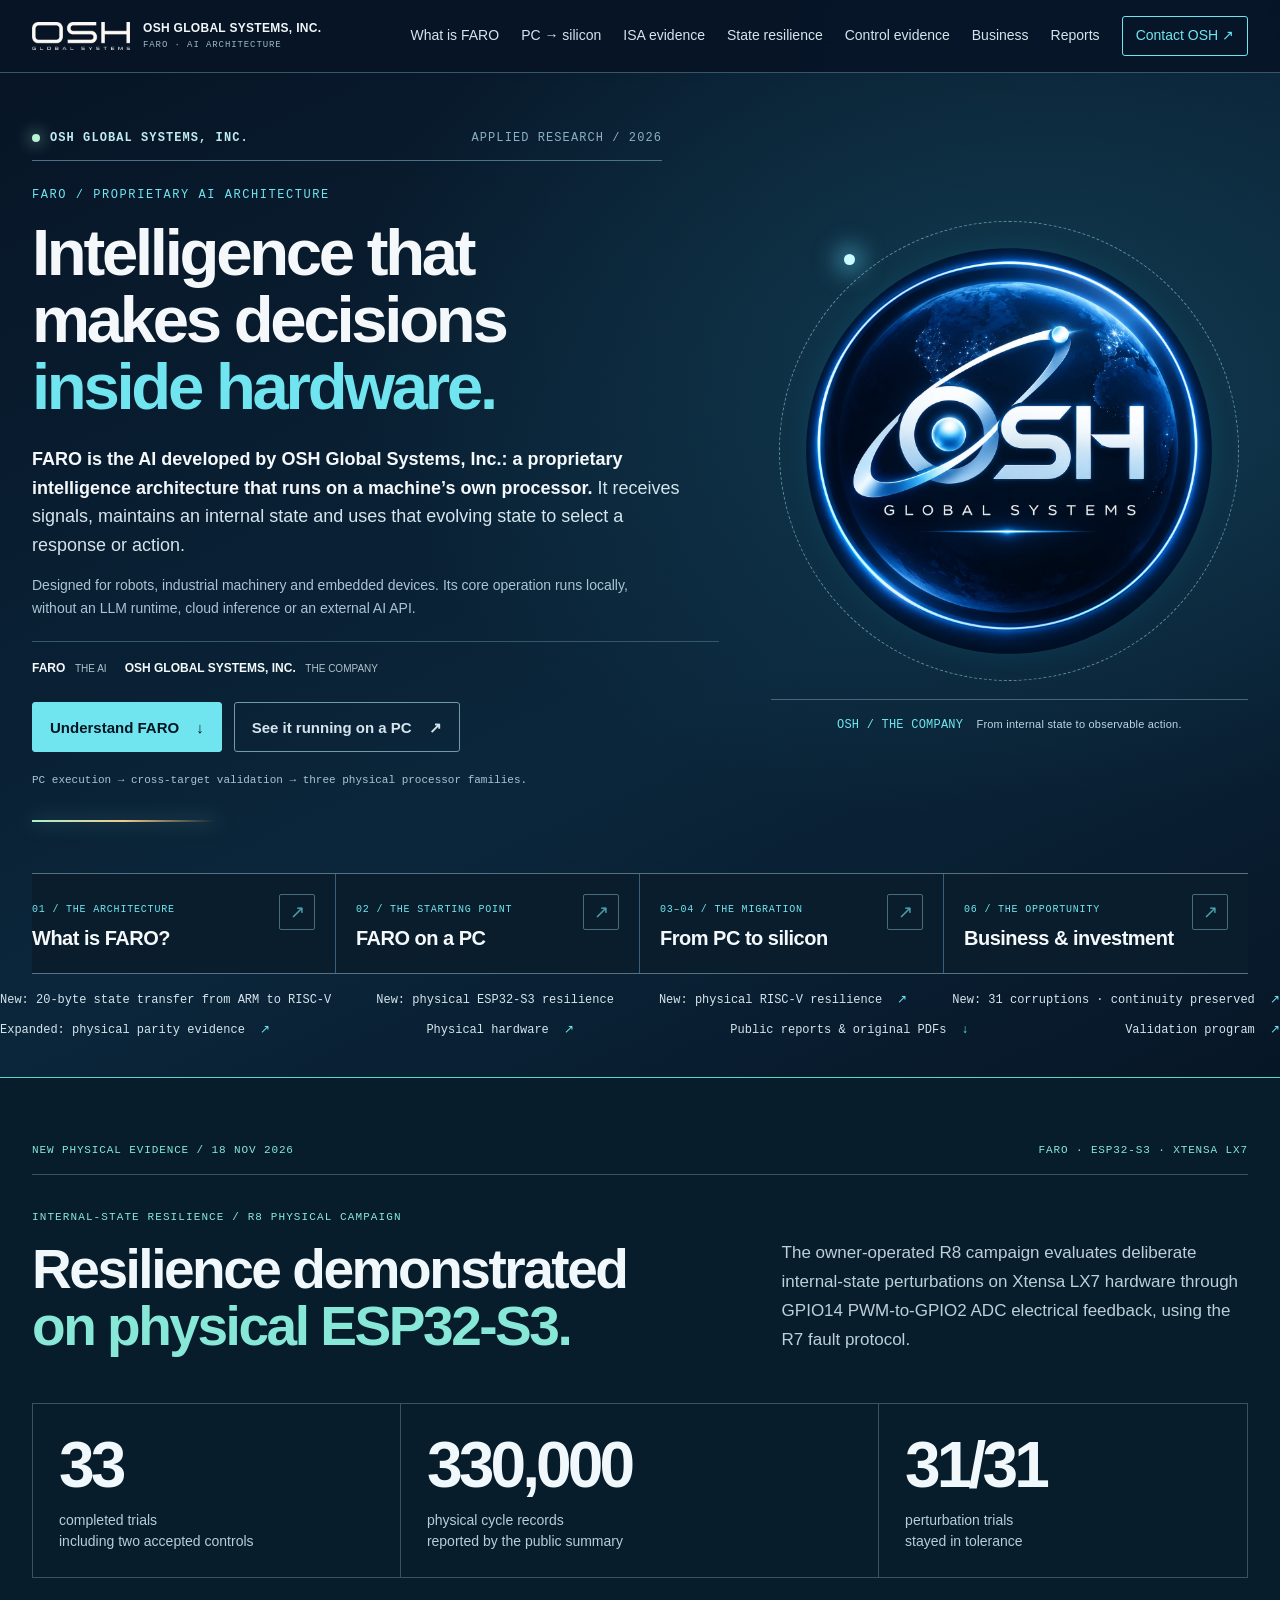
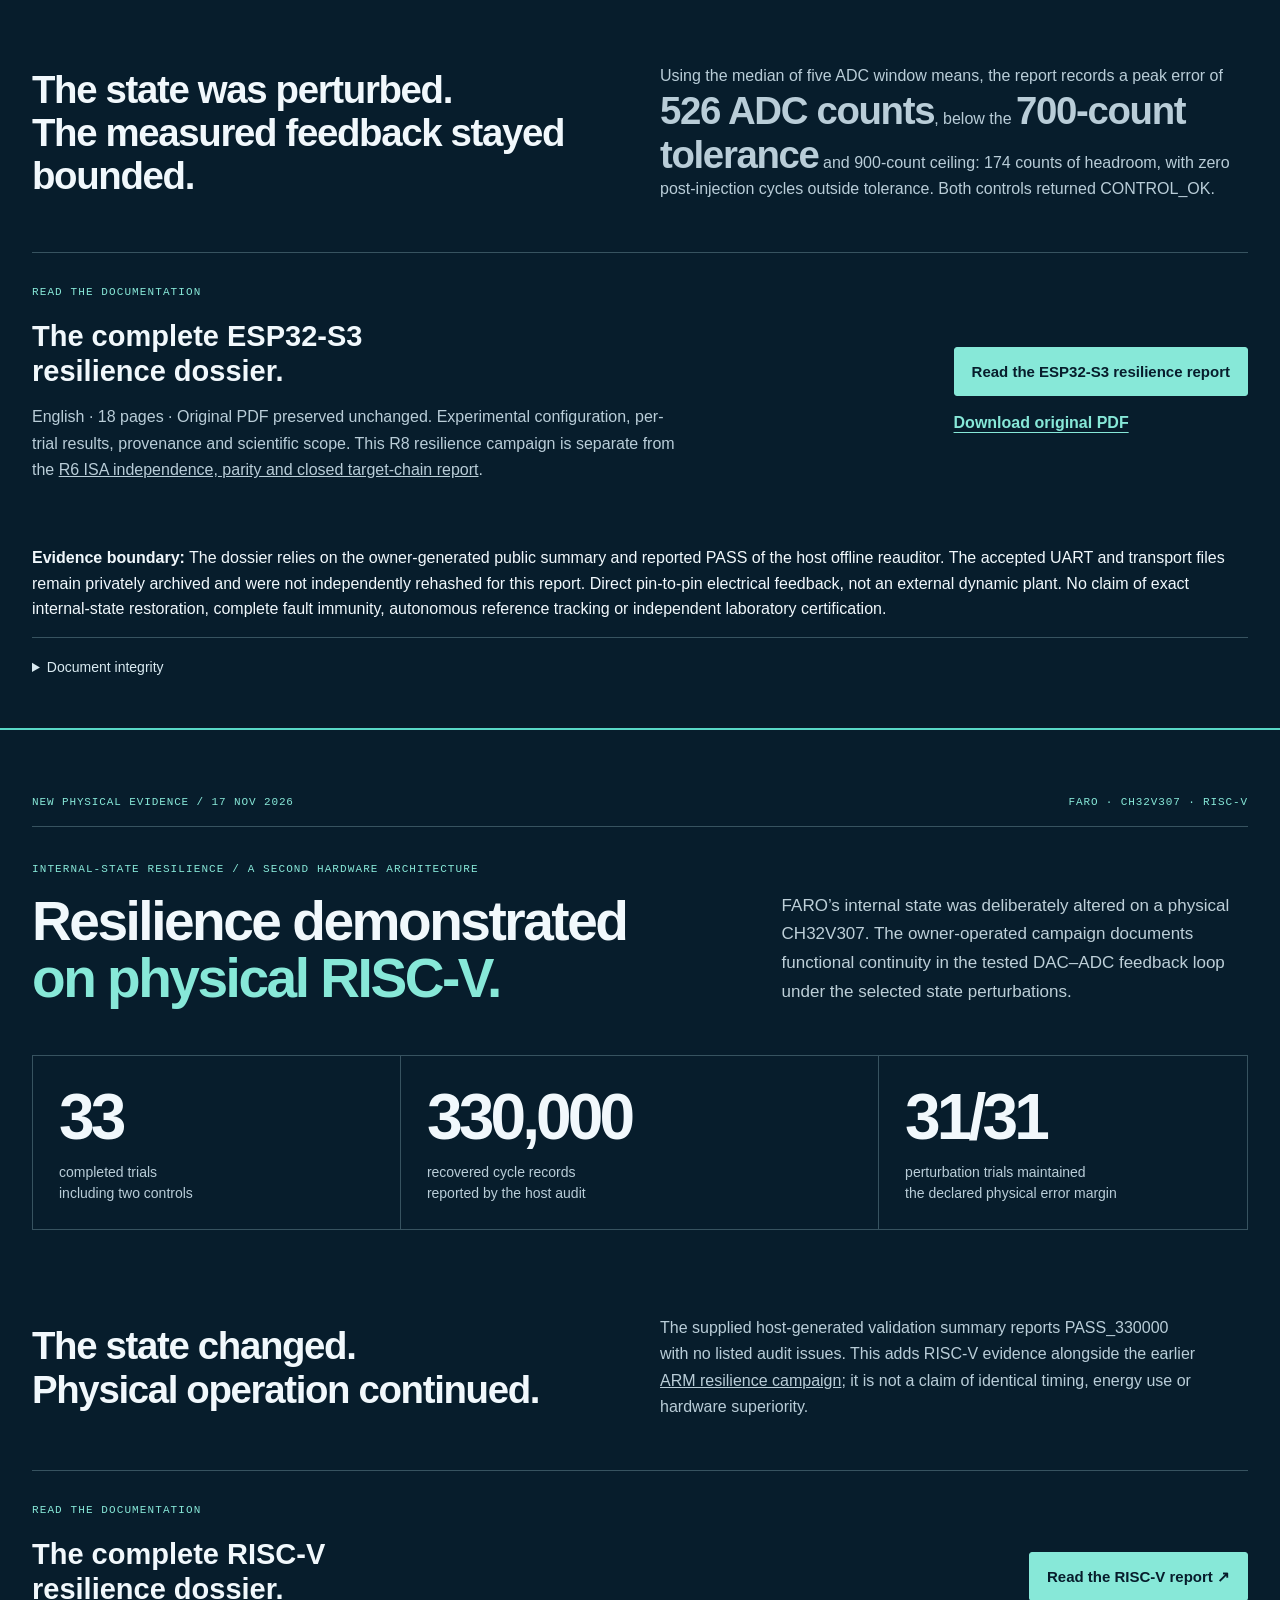
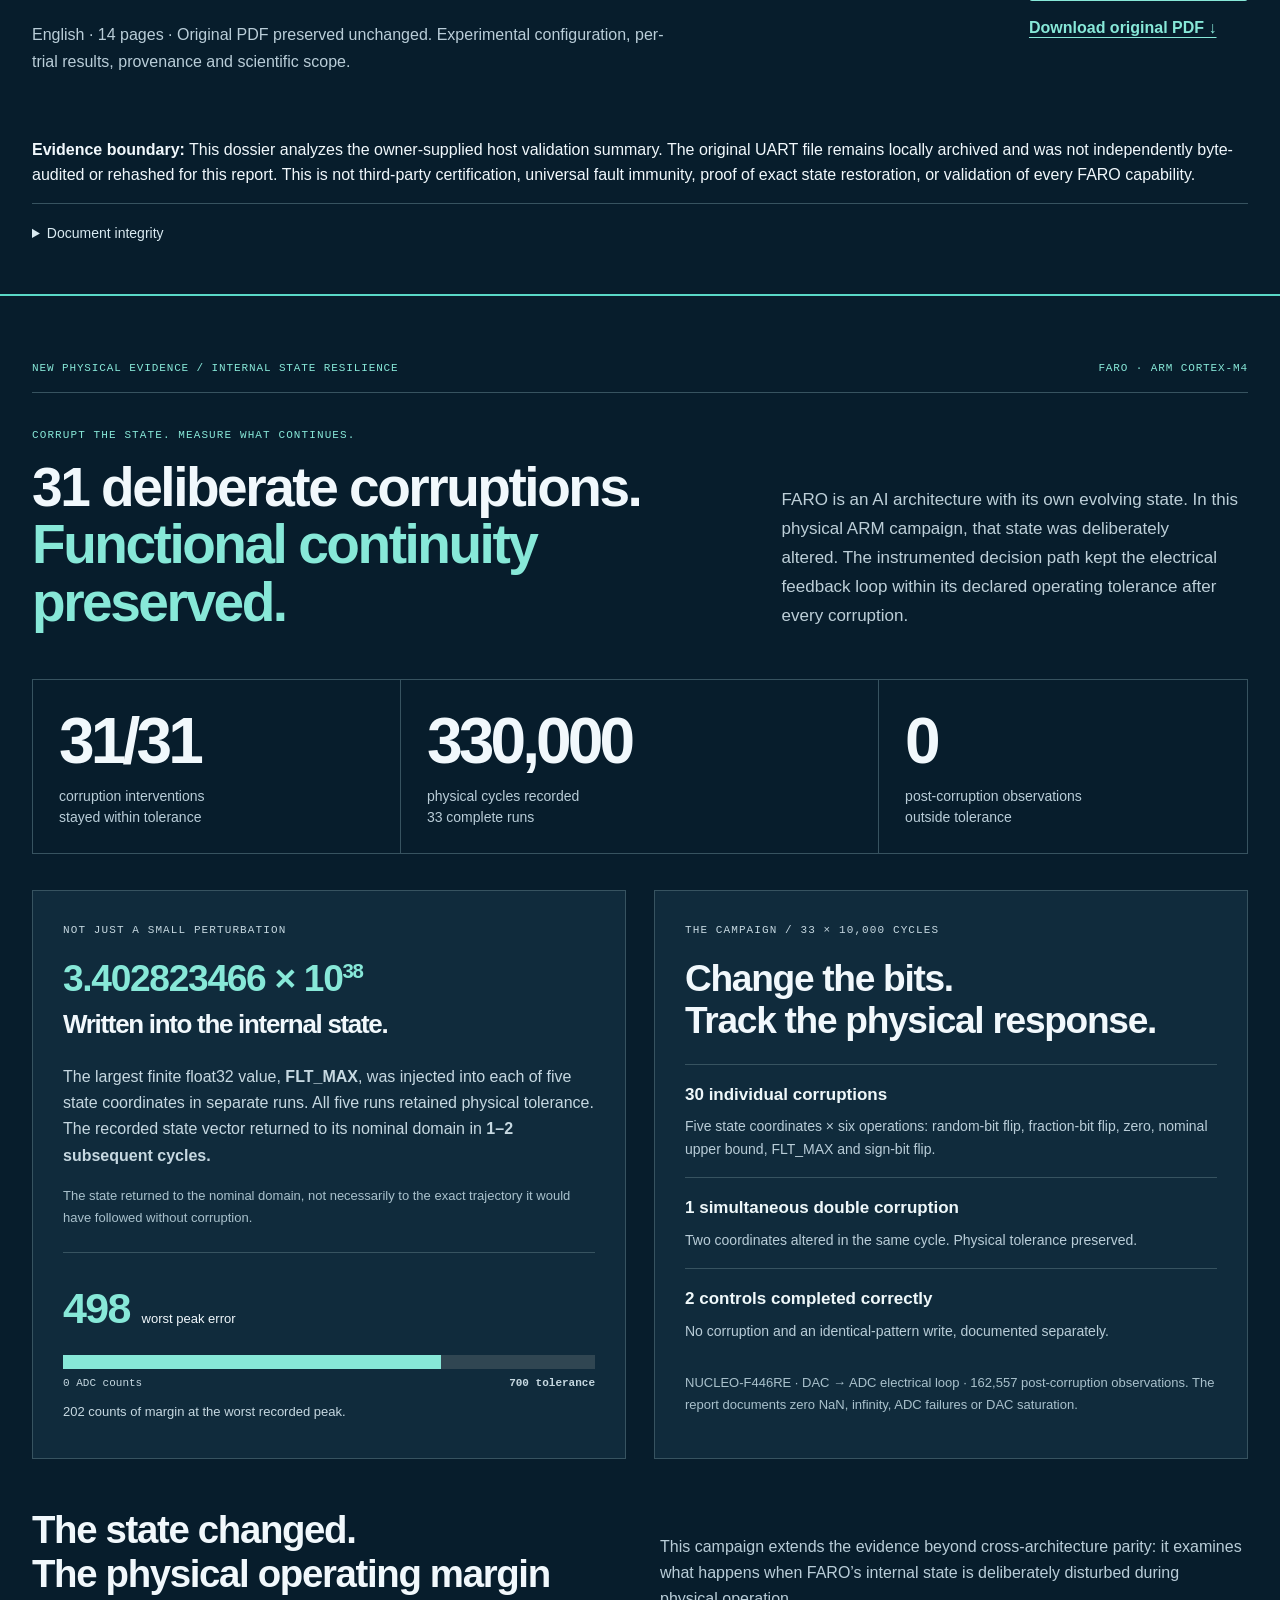
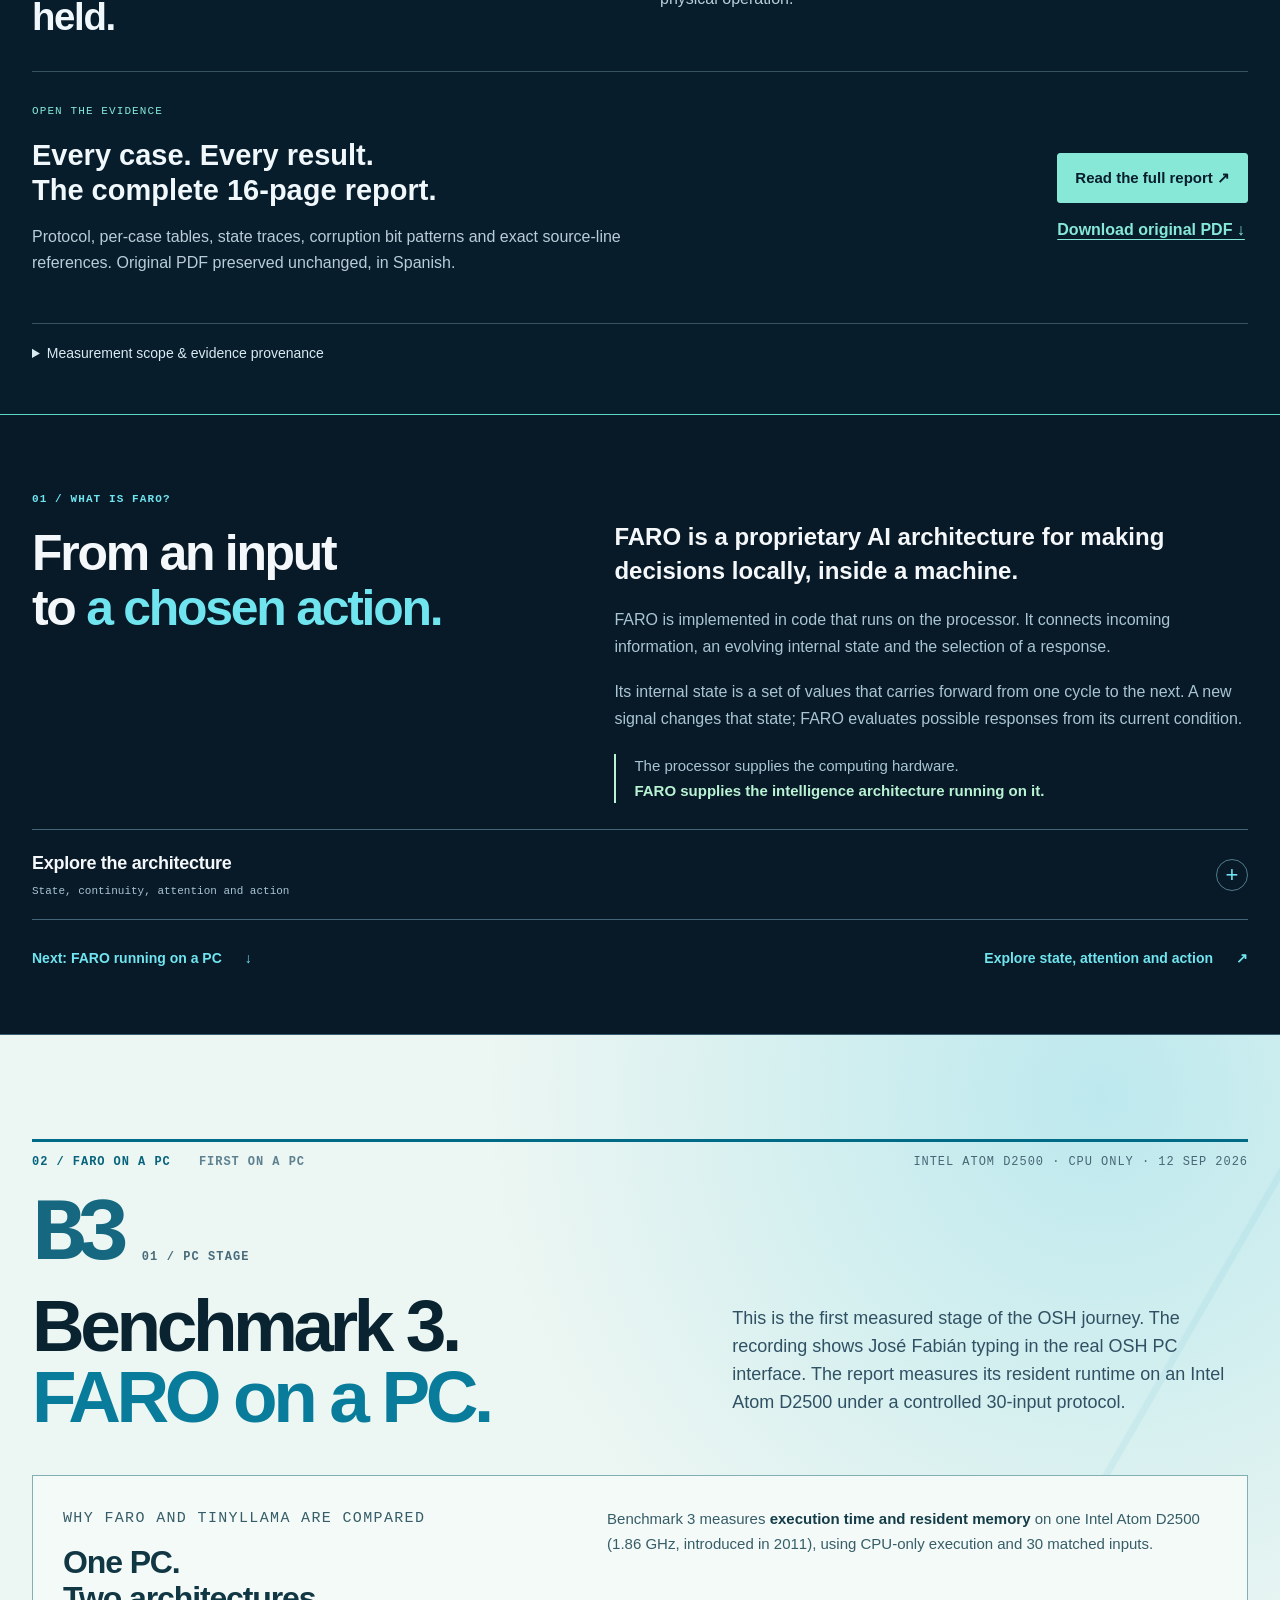
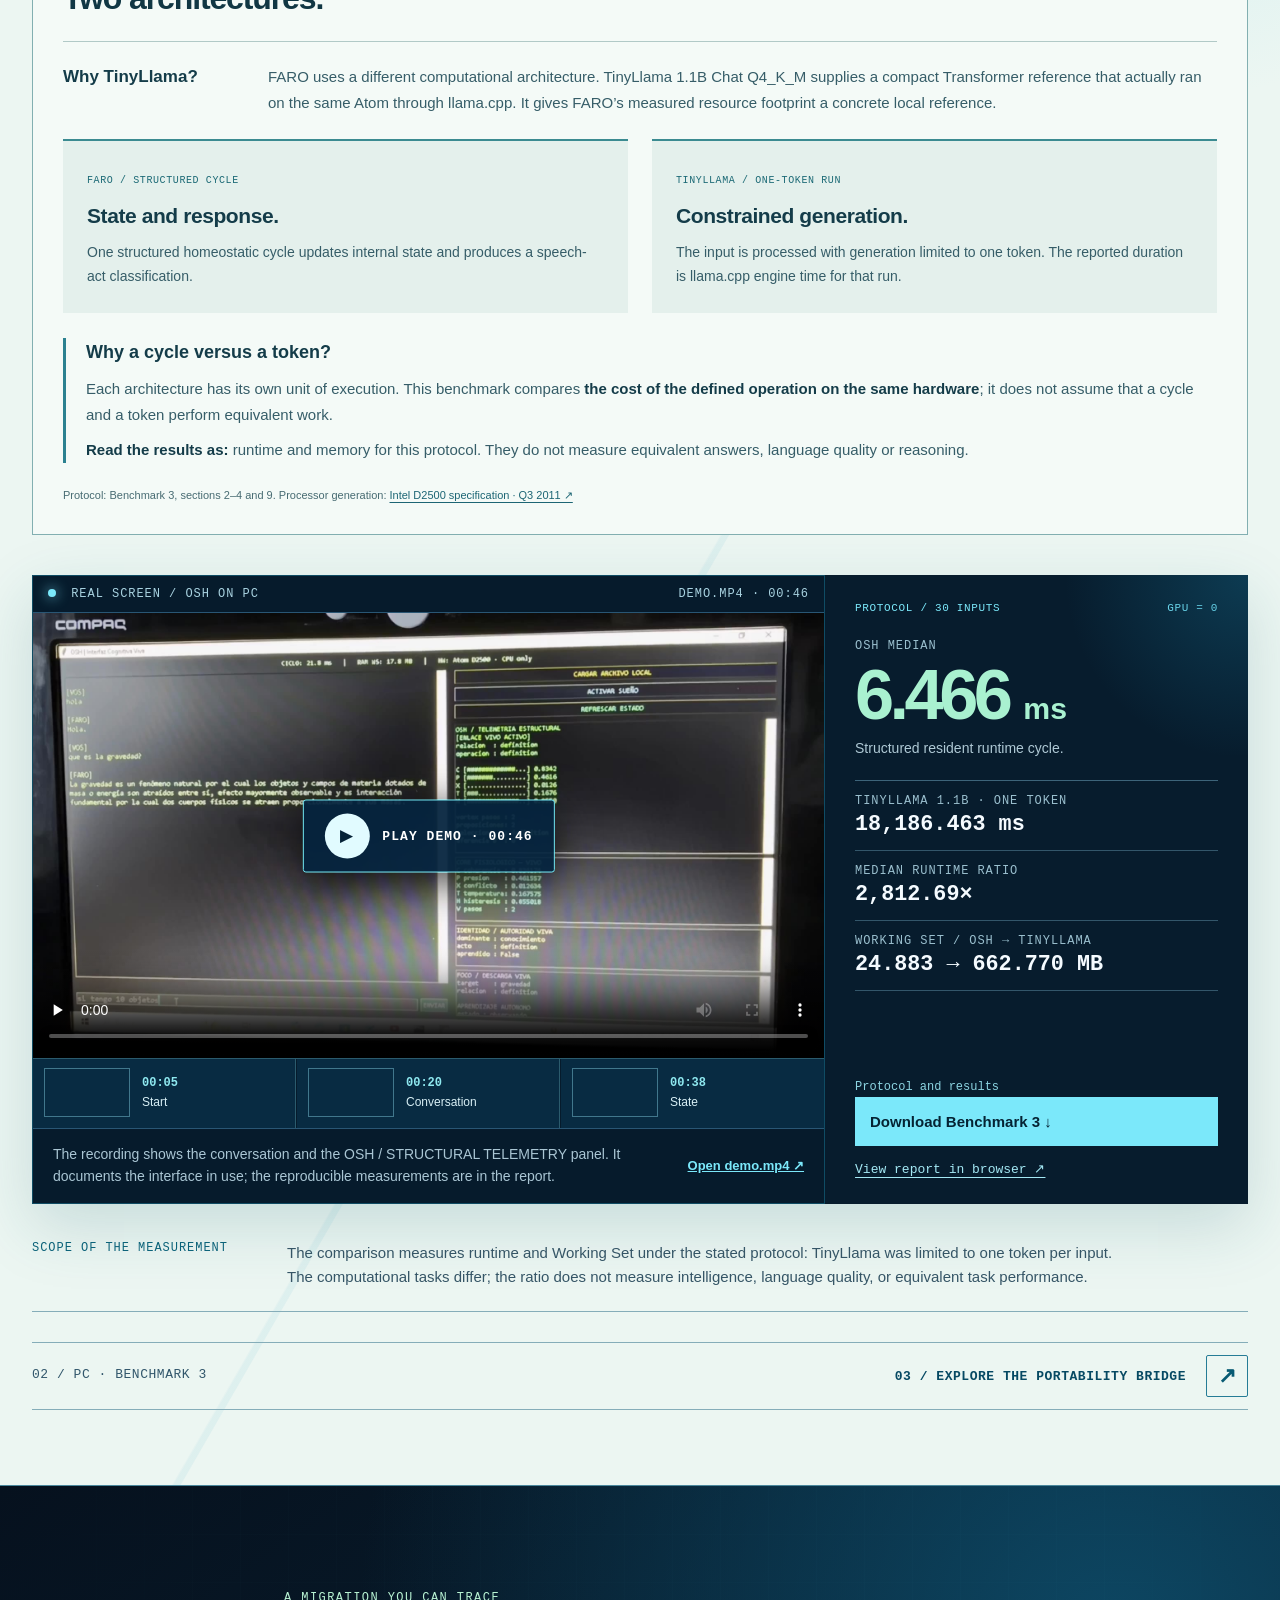
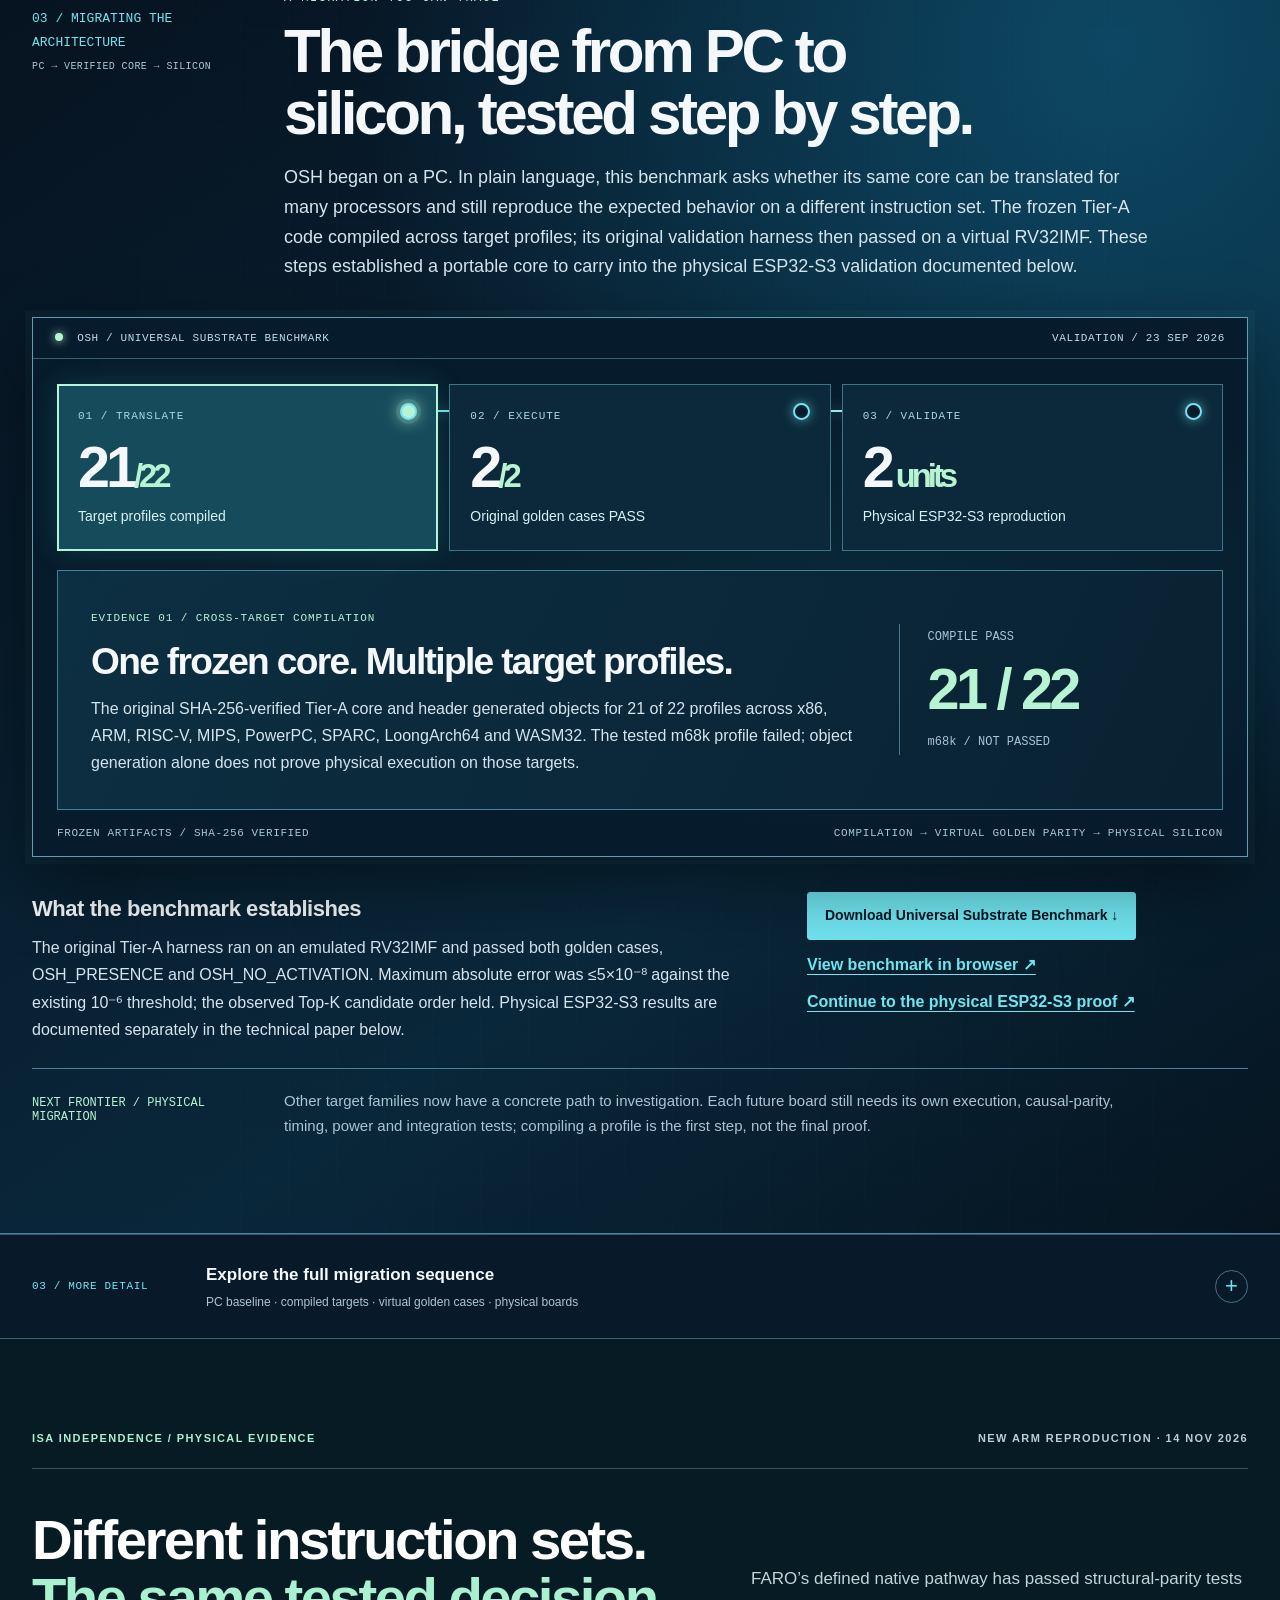
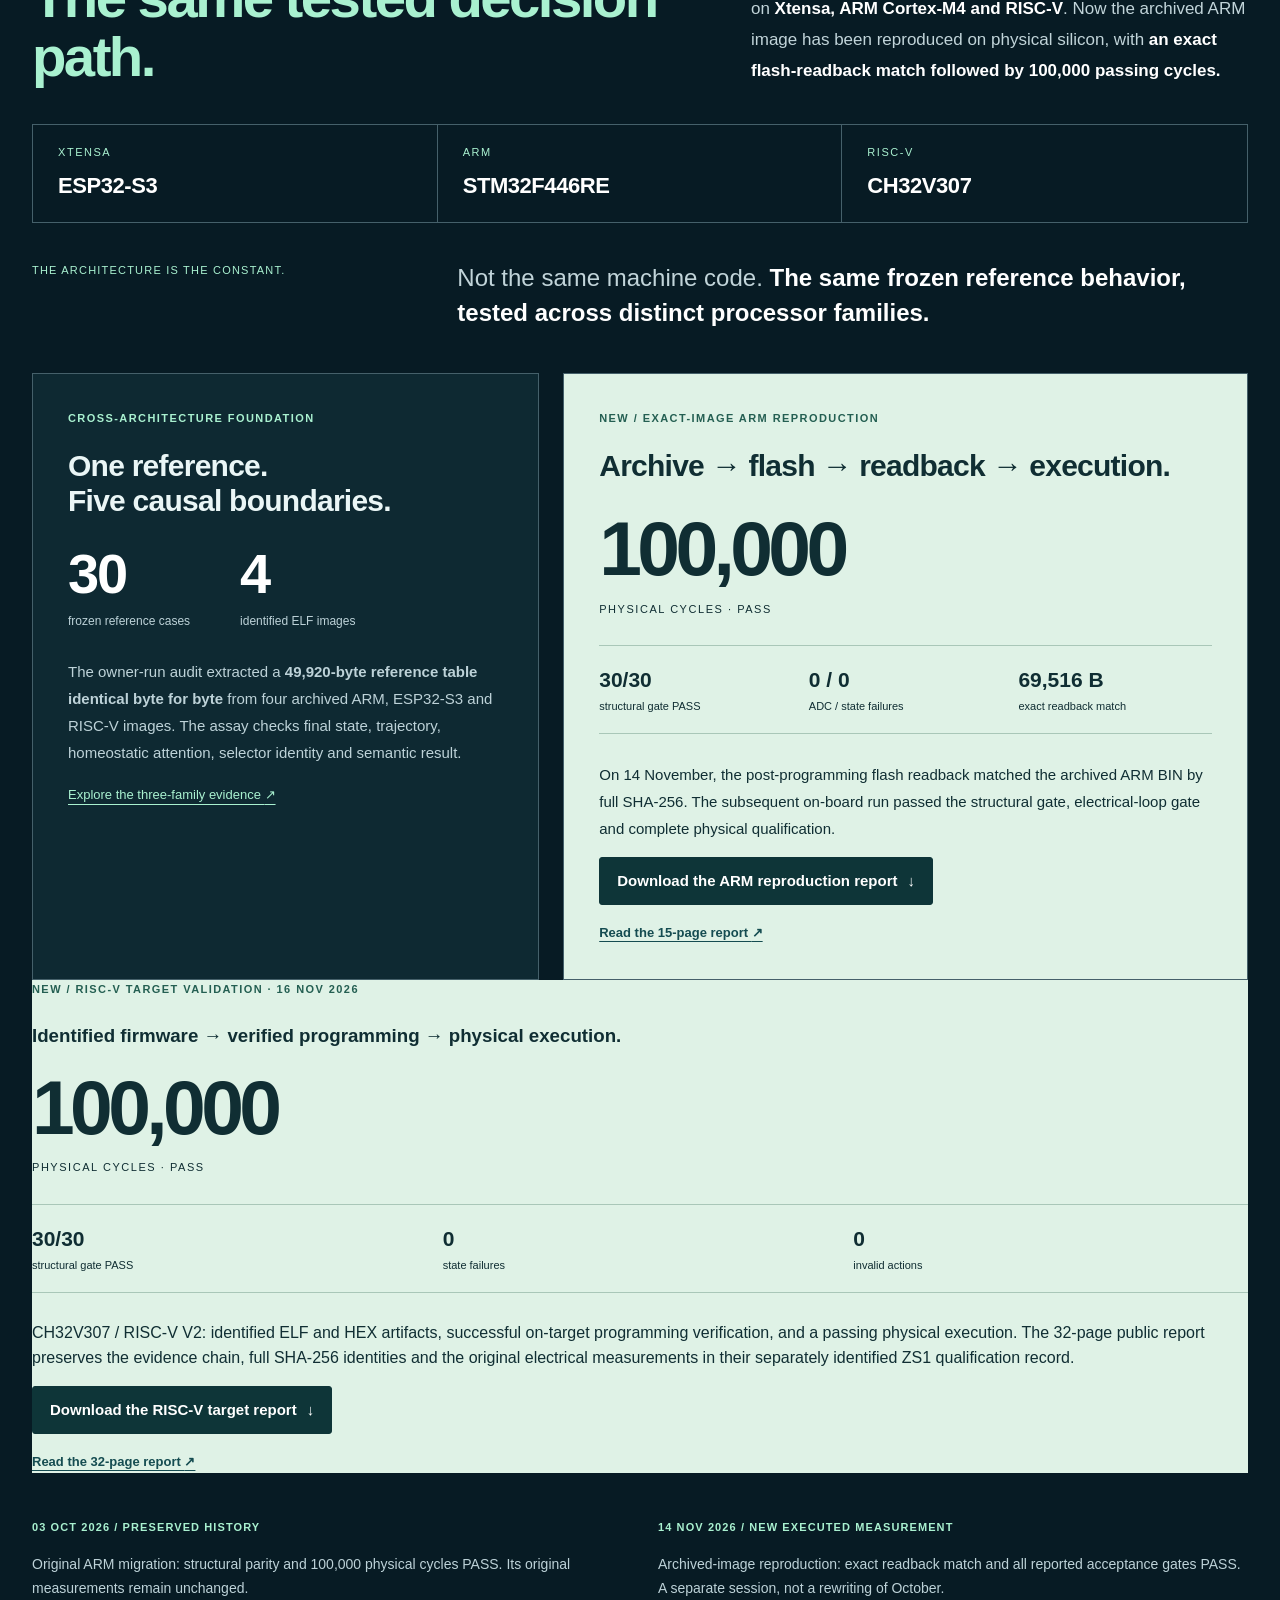
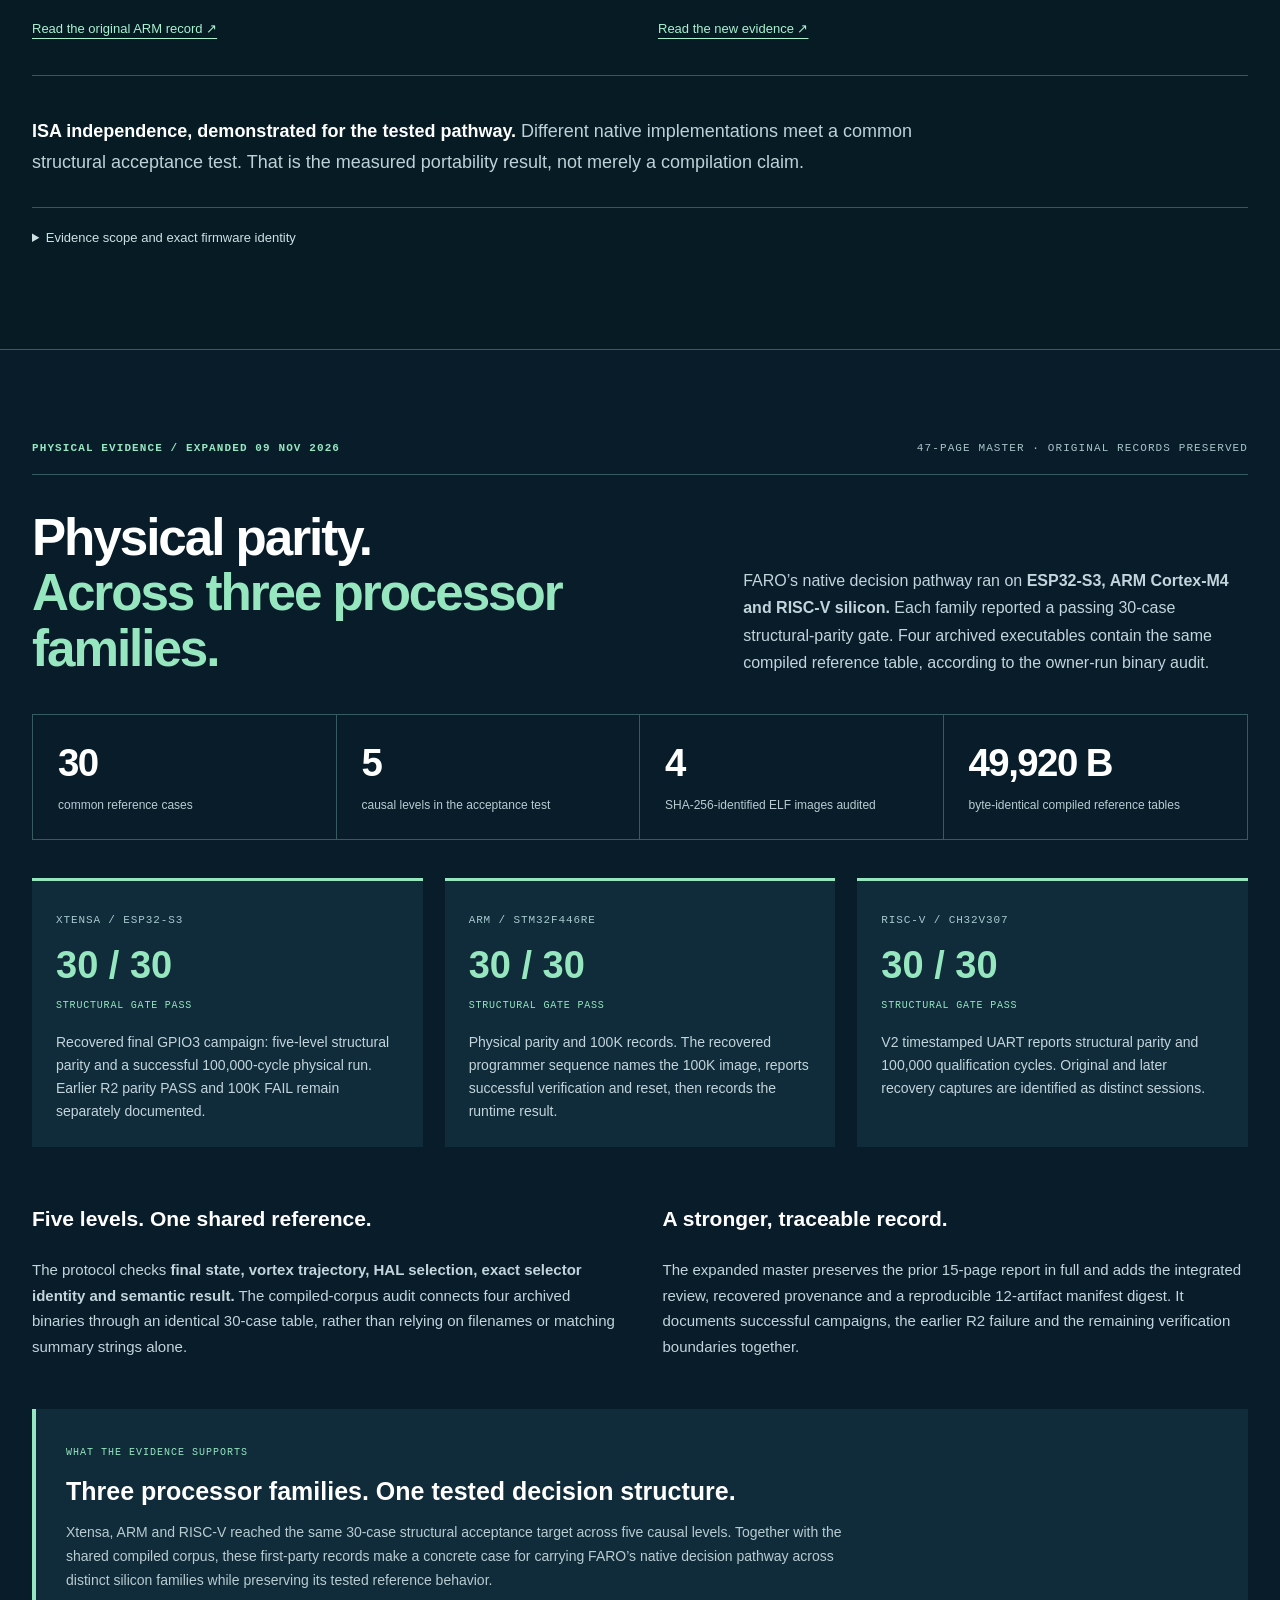
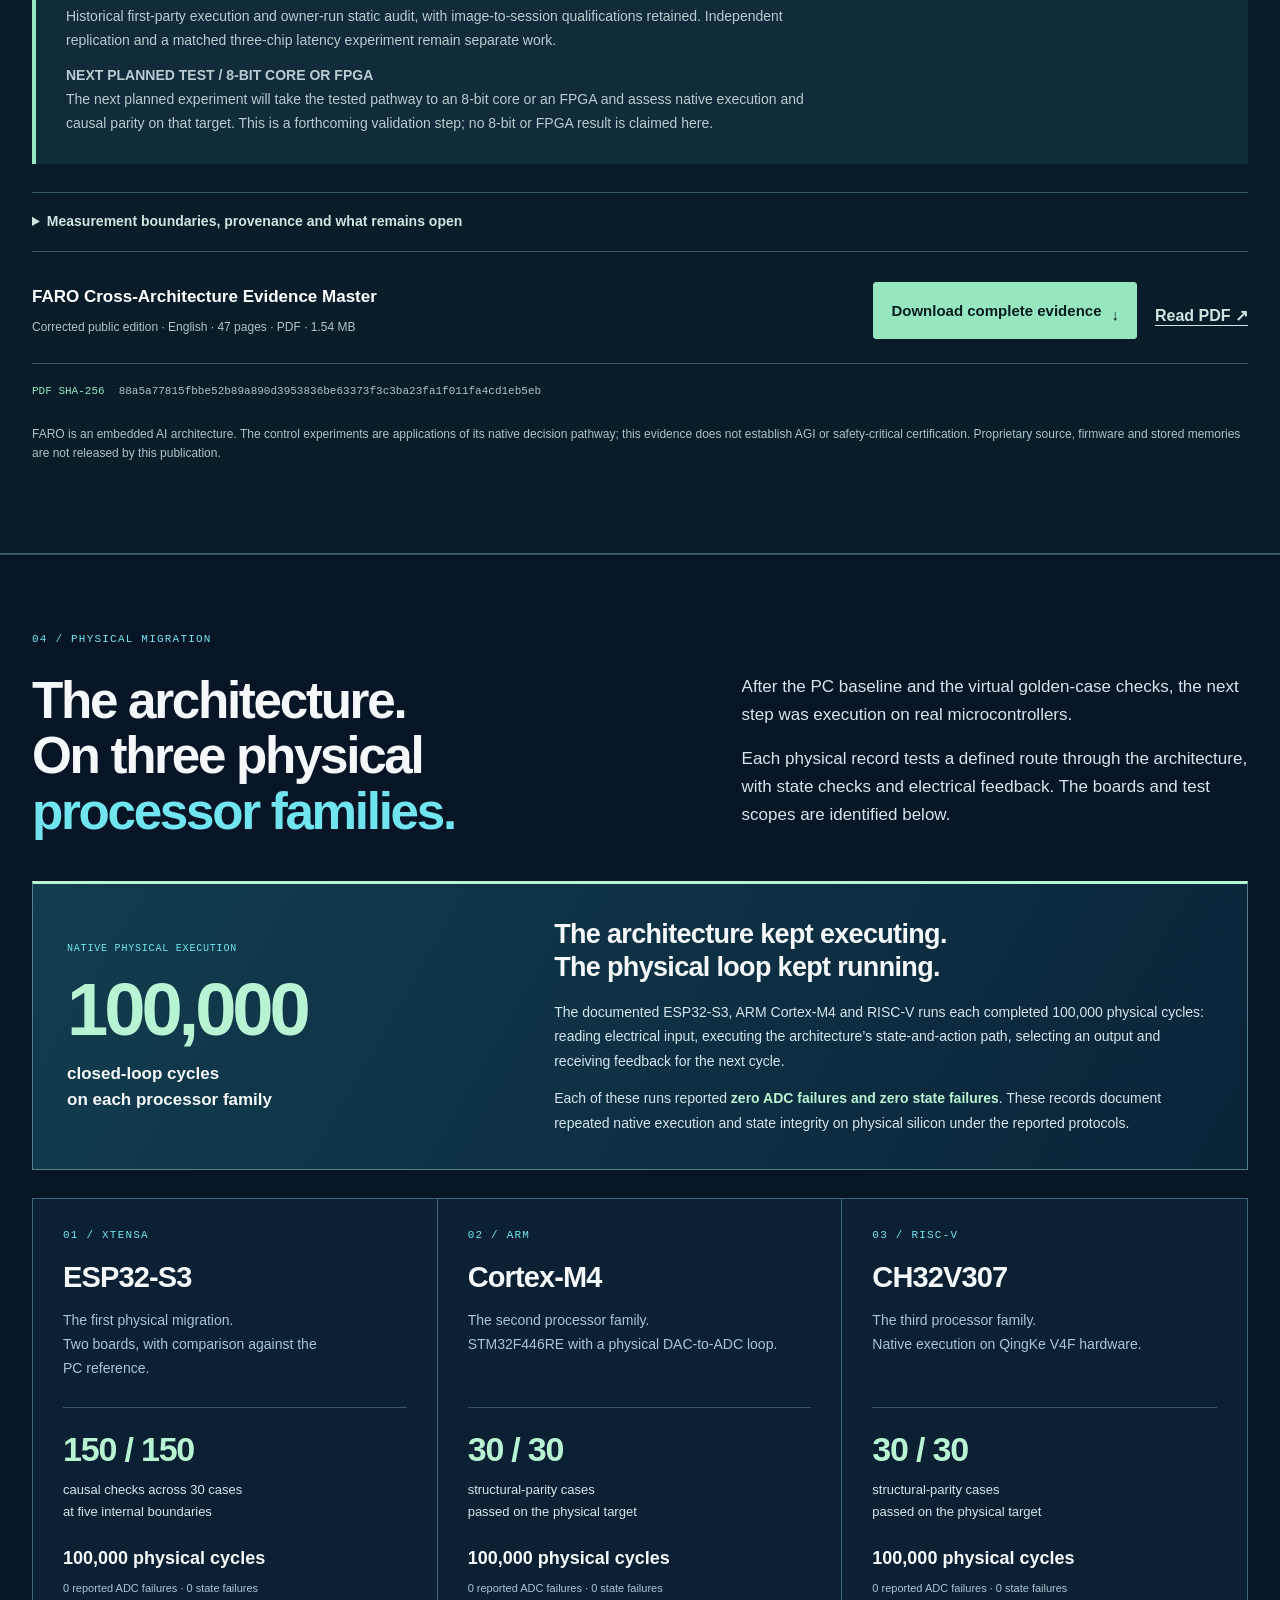
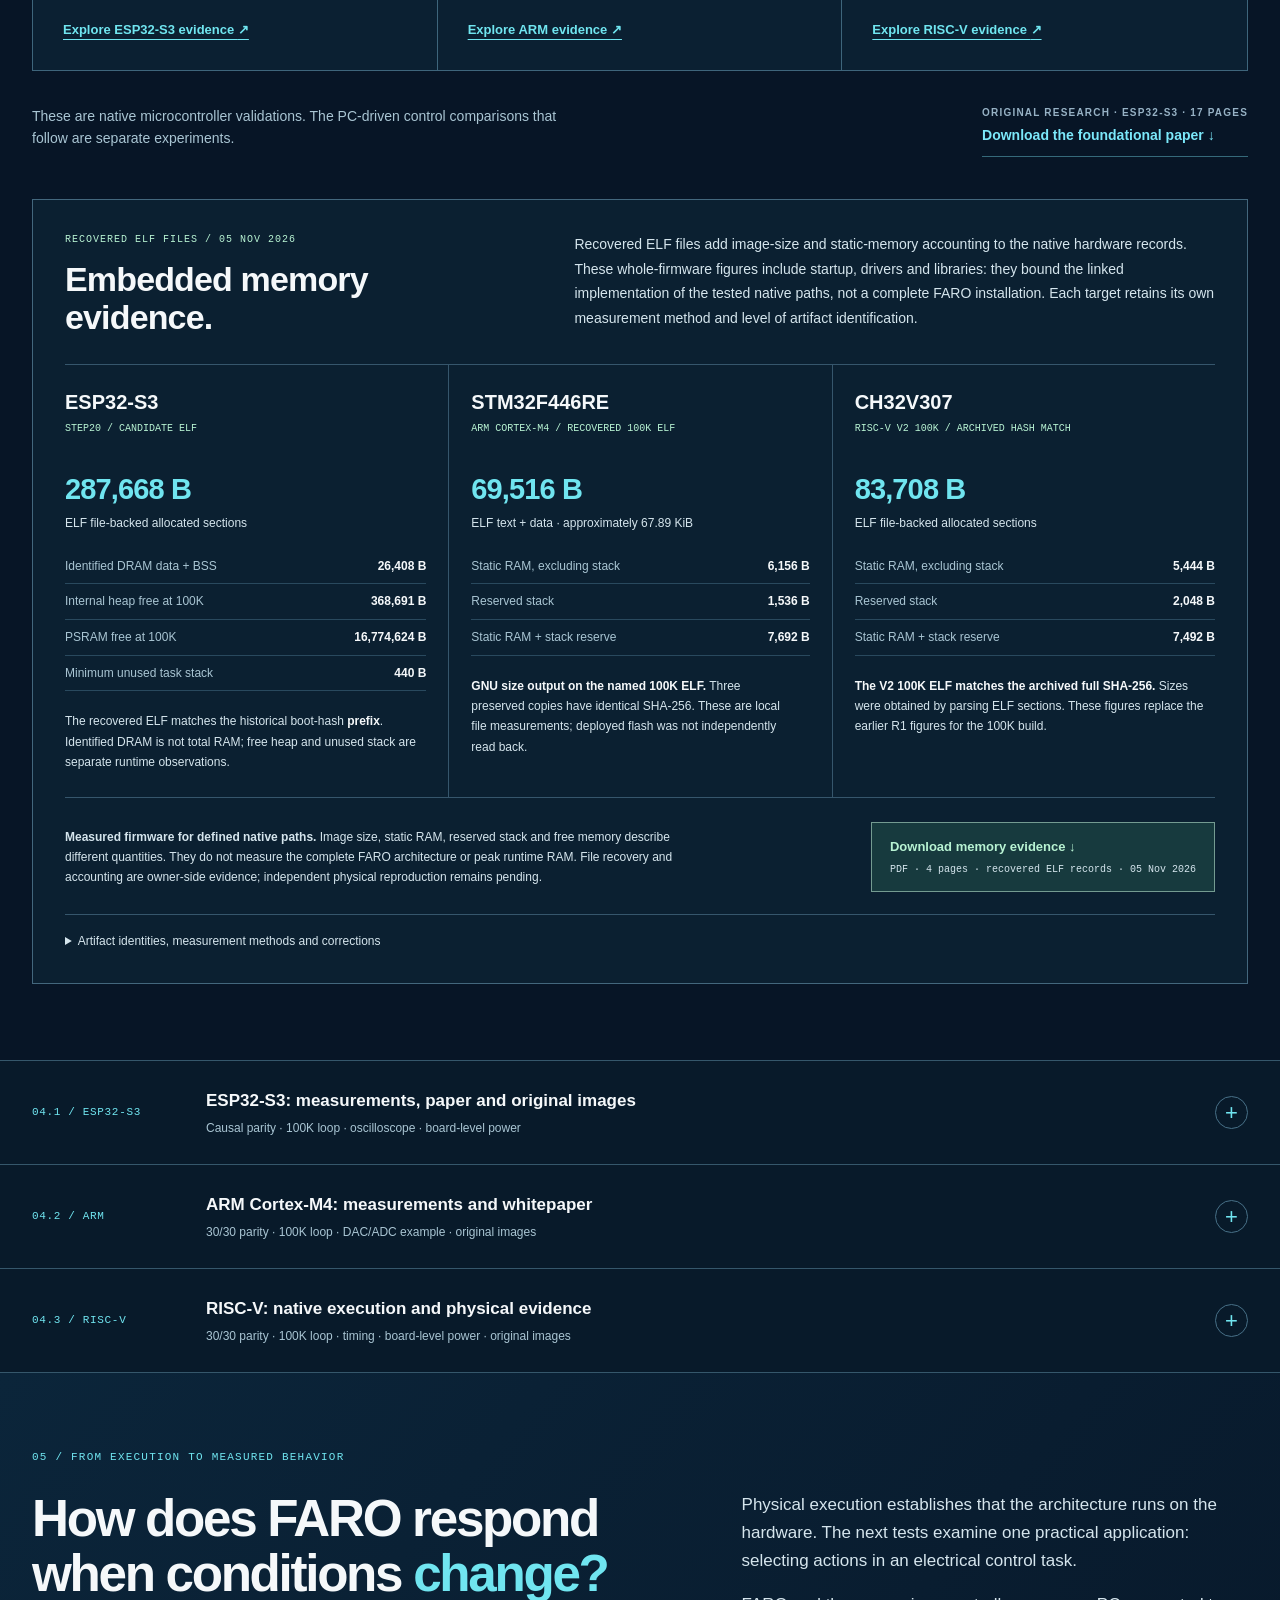
==== commit 6b6c7fdd: "Publish FARO N=506 cross-ISA state continuity report" ====
--- a/index.html
+++ b/index.html
@@ -49,7 +49,7 @@
 <div class="actions"><a class="button" href="#que-es">Understand FARO <span aria-hidden="true">↓</span></a><a class="button secondary" href="#benchmark3">See it running on a PC <span aria-hidden="true">↗</span></a></div>
 <p class="iv-hero-foot">PC execution → cross-target validation → three physical processor families.</p>
 </div><figure class="hero-plate"><div class="hero-orbital"><div aria-hidden="true" class="orbit orbit-outer"></div><div aria-hidden="true" class="orbit orbit-inner"></div><img alt="OSH Global Systems orbital emblem" decoding="async" fetchpriority="high" height="1254" src="./assets/evidence-3a903c7cd8a52581.webp" width="1254"/></div><figcaption><span>OSH / THE COMPANY</span> From internal state to observable action.</figcaption></figure></div>
-<div aria-label="Start here" class="index iv-index"><a href="#que-es"><small>01 / THE ARCHITECTURE</small><b>What is FARO?</b></a><a href="#benchmark3"><small>02 / THE STARTING POINT</small><b>FARO on a PC</b></a><a href="#microcontroladores"><small>03–04 / THE MIGRATION</small><b>From PC to silicon</b></a><a href="#negocio"><small>06 / THE OPPORTUNITY</small><b>Business &amp; investment</b></a></div><nav aria-label="Quick access" class="quick-access"><a href="#esp32s3-state-resilience">New: physical ESP32-S3 resilience</a><a href="#riscv-state-resilience">New: physical RISC-V resilience <span aria-hidden="true">↗</span></a><a href="#state-resilience">New: 31 corruptions · continuity preserved <span aria-hidden="true">↗</span></a><a href="#cross-architecture-parity">Expanded: physical parity evidence <span aria-hidden="true">↗</span></a><a href="#physical-migrations">Physical hardware <span aria-hidden="true">↗</span></a><a href="#documentos">Public reports &amp; original PDFs <span aria-hidden="true">↓</span></a><a href="#independent-validation">Validation program <span aria-hidden="true">↗</span></a></nav>
+<div aria-label="Start here" class="index iv-index"><a href="#que-es"><small>01 / THE ARCHITECTURE</small><b>What is FARO?</b></a><a href="#benchmark3"><small>02 / THE STARTING POINT</small><b>FARO on a PC</b></a><a href="#microcontroladores"><small>03–04 / THE MIGRATION</small><b>From PC to silicon</b></a><a href="#negocio"><small>06 / THE OPPORTUNITY</small><b>Business &amp; investment</b></a></div><nav aria-label="Quick access" class="quick-access"><a href="#faro-20b-n506-report">New: 20-byte state transfer from ARM to RISC-V</a><a href="#esp32s3-state-resilience">New: physical ESP32-S3 resilience</a><a href="#riscv-state-resilience">New: physical RISC-V resilience <span aria-hidden="true">↗</span></a><a href="#state-resilience">New: 31 corruptions · continuity preserved <span aria-hidden="true">↗</span></a><a href="#cross-architecture-parity">Expanded: physical parity evidence <span aria-hidden="true">↗</span></a><a href="#physical-migrations">Physical hardware <span aria-hidden="true">↗</span></a><a href="#documentos">Public reports &amp; original PDFs <span aria-hidden="true">↓</span></a><a href="#independent-validation">Validation program <span aria-hidden="true">↗</span></a></nav>
 </div>
 
 <section class="hsr-section" id="esp32s3-state-resilience" aria-labelledby="esp32s3-hsr-title"><div class="wrap">
@@ -542,7 +542,7 @@
 <p class="rc29-eyebrow">From evidence to integration</p><h2 id="rc29-integration-title">Start with a defined<br/><em>control task.</em></h2></div>
 <div class="rc29-integration-copy"><p>FARO’s public evidence covers execution on microcontrollers and physical electrical-control comparisons. OSH Global Systems offers this proprietary architecture as a basis for discussing licensing and integration with hardware manufacturers.</p><p>A concrete integration begins with the device, its sensor inputs, its actuator interface and the behavior it needs to achieve. Product-level performance belongs to that complete system.</p><div class="rc29-integration-links"><a class="button" href="#contacto">Discuss licensing &amp; integration <span aria-hidden="true">↗</span></a><a href="#control-benchmarks">Review the physical evidence ↗</a></div></div>
 </div></section></div></details>
-<section class="rule" id="documentos"><div class="wrap"><div class="section-head"><div class="no">07 / ORIGINAL REPORTS</div><div><h2>The complete evidence library.</h2><p>The evidence library includes 20 report entries and 21 preserved PDF files, including the original and alternate memory-report editions. It now includes internal-state resilience, exact-image ARM reproduction, Benchmark 3, the physical ESP32-S3 paper, the Universal Substrate Benchmark, and the October 2026 public cross-architecture whitepaper covering the new physical ARM milestone. The full collection also includes physical RISC-V validation, fixed-PID and PID Oracle comparisons, adaptive RLS-CE, and the RC slew-floor analysis. Each report keeps its own test date, protocol and measurement scope.</p></div></div><div class="library-tools" hidden=""><div class="library-search"><label for="report-search">Find a report</label><div class="search-input"><span aria-hidden="true">⌕</span><input aria-controls="report-list" autocomplete="off" id="report-search" placeholder="Search titles, hardware or protocols…" type="search"/></div></div><div class="library-filter"><label for="report-category">Evidence area</label><select aria-controls="report-list" id="report-category"><option value="all">All evidence</option><option value="architecture">Architecture &amp; hardware</option><option value="control">Control comparisons</option><option value="validation">Memory &amp; validation</option></select></div><button class="library-reset" type="button">Reset</button><p aria-atomic="true" aria-live="polite" id="report-count" role="status">20 reports available</p></div><div class="docs" id="report-list"><article class="doc" data-category="control" id="esp32s3-r8-report"><small>NEW / ESP32-S3 RESILIENCE / 18 NOV 2026</small><h3>Internal-State Resilience — Physical ESP32-S3 R8 Validation</h3><p>Owner-operated Xtensa LX7 campaign: 33 trials, 330,000 physical cycle records, 31/31 perturbations stayed in tolerance and 2/2 controls accepted. Reported peak error: 526 ADC counts using the median of five ADC window means, against a 700-count tolerance. Direct PWM-to-ADC electrical feedback. Full measurement scope, private-artifact audit limits and provenance in the original English dossier; no independent laboratory certification.</p><span class="doc-file-meta">PDF · 18 pages · 205 KB · English</span><a href="./OSH_FARO_ESP32S3_R8_Physical_Resilience_Final_EN.pdf" download="OSH_FARO_ESP32S3_R8_Physical_Resilience_Final_EN.pdf">Download ESP32-S3 resilience report</a><a class="doc-view" href="./OSH_FARO_ESP32S3_R8_Physical_Resilience_Final_EN.pdf" target="_blank" rel="noopener noreferrer">View original PDF</a><a href="#esp32s3-state-resilience">Explore the physical results</a></article><article class="doc" data-category="validation" id="esp32s3-r6-report"><small>NEW / ESP32-S3 R6 / 18 NOV 2026</small><h3>ESP32-S3 R6 — ISA Independence, Parity &amp; Closed Target Chain</h3><p>Evidence for ISA independence through native Xtensa LX7 execution, structural parity and a closed target chain: the owner-operated report documents 30/30 structural parity cases, 100,000 GPIO14 PWM-to-GPIO2 ADC feedback cycles and 1,600,000 physical ADC conversions. The reported chain links the identified firmware, four same-session RAM readbacks and physical run to the audited public summary. Direct-jumper electrical feedback, not an external dynamic plant. No independent laboratory certification or third-party rehashing of the owner-retained raw artifacts.</p><span class="doc-file-meta">PDF · 24 pages · 181 KB · English</span><a href="./OSH_FARO_ESP32S3_R6_FINAL_PHYSICAL_VALIDATION_COMPLETE_EN.pdf" download="OSH_FARO_ESP32S3_R6_FINAL_PHYSICAL_VALIDATION_COMPLETE_EN.pdf">Download ESP32-S3 R6 report ↓</a><a class="doc-view" href="./OSH_FARO_ESP32S3_R6_FINAL_PHYSICAL_VALIDATION_COMPLETE_EN.pdf" target="_blank" rel="noopener noreferrer">View original PDF ↗</a><details><summary>Original PDF integrity</summary><p>SHA-256: <code>c7e0f71628c72051c623a8f30be24ee3fe72318d0bf0a8a5dfc6a788a89cf587</code></p></details></article><article class="doc" data-category="control"><small>NEW / RISC-V RESILIENCE / 17 NOV 2026</small><h3>Internal-State Resilience — Physical RISC-V Validation</h3><p>CH32V307 owner-operated physical campaign. Functional continuity under selected internal-state perturbations, documented through the supplied host validation summary. Full scope and provenance in the original English dossier.</p><span class="doc-file-meta">PDF · 14 pages · 140 KB</span><a href="./OSH_FARO_RISCV_RESILIENCE_33_330K_20261117_EN.pdf" download="OSH_FARO_RISCV_RESILIENCE_33_330K_20261117_EN.pdf">Download RISC-V resilience report ↓</a><a class="doc-view" href="./OSH_FARO_RISCV_RESILIENCE_33_330K_20261117_EN.pdf" target="_blank" rel="noopener noreferrer">View PDF ↗</a><a href="#riscv-state-resilience">Explore the physical results ↗</a></article><article class="doc" data-category="architecture"><small>NEW / RISC-V TARGET / 16 NOV 2026</small><h3>RISC-V V2 — Physical Target Validation</h3><p>32 pages · identified firmware, verified on-target programming, 30/30 structural parity and 100,000 physical cycles PASS. Full artifact hashes and original ZS1 electrical qualification records.</p><span class="doc-file-meta">PDF · 32 pages</span><a href="./OSH_FARO_RISCV_TARGET_V2_20261116_EN_PUBLIC_AUDITED.pdf" download="OSH_FARO_RISCV_TARGET_V2_20261116_EN_PUBLIC_AUDITED.pdf">Download RISC-V target report ↗</a><a href="./OSH_FARO_RISCV_TARGET_V2_20261116_EN_PUBLIC_AUDITED.pdf" target="_blank" rel="noopener noreferrer">View PDF ↗</a></article><article class="doc" data-category="validation"><small>14 / ARM EXACT-IMAGE VALIDATION / 14 NOV 2026</small><h3>ARM Physical Validation — Exact-Image Reproduction</h3><p>Preserved ARM validation report: identified firmware image, flash readback comparison and physical 100,000-cycle execution. This later campaign is distinct from the historical October record.</p><span class="doc-file-meta">PDF · 1.23 MB · English</span><a href="./OSH_ARM_VALIDATION_20261114_EN.pdf" download="OSH_ARM_VALIDATION_20261114_EN.pdf">Download ARM validation ↓</a><a class="doc-view" href="./OSH_ARM_VALIDATION_20261114_EN.pdf" target="_blank" rel="noopener noreferrer">View PDF ↗</a><a href="#isa-independence">Explore ISA evidence ↗</a></article><article class="doc" data-category="validation"><small>16 / HISTORICAL MEMORY RECORD / 04 NOV 2026</small><h3>Memory on Physical Silicon — Historical Memorandum</h3><p>3-page earlier evidence register for ESP32-S3 Step20, ARM 100K and RISC-V R1. Retained as historical context; R1 figures are not the V2 100K firmware. Read alongside the later recovered ELF memory report.</p><span class="doc-file-meta">PDF · 96 KB · English</span><a href="./faro.pdf" download="faro.pdf">Download historical memory record ↓</a><a class="doc-view" href="./faro.pdf" target="_blank" rel="noopener noreferrer">View PDF ↗</a></article><article class="doc" data-category="validation"><small>15 / INTERNAL STATE RESILIENCE / NOV 2026</small><h3>FARO / OSH — Internal State Resilience</h3><p>33 physical ARM runs · 31 deliberate corruptions within tolerance · 330,000 recorded cycles. Full protocol, results, state traces and source-line references. Original report in Spanish.</p><span class="doc-file-meta">PDF · 16 pages · 209 KB</span><a href="./FARO_OSH_INTERNAL_STATE_RESILIENCE_ARM_33_REPORT.pdf" download="FARO_OSH_INTERNAL_STATE_RESILIENCE_ARM_33_REPORT.pdf">Download resilience report ↓</a><a class="doc-view" href="./FARO_OSH_INTERNAL_STATE_RESILIENCE_ARM_33_REPORT.pdf" target="_blank" rel="noopener noreferrer">View PDF ↗</a><a href="#state-resilience">Explore the physical results ↗</a></article><article class="doc" data-category="architecture"><small>13 / PARITY / 09 NOV 2026</small><h3>Cross-Architecture Physical Execution, Decision Parity and Latency Evidence</h3><p>47-page evidence master · original report preserved in full; integrated review, recovered provenance, 30-case records, compiled-table identity, campaign-specific latency and reproducible manifest digest.</p><span class="doc-file-meta">PDF · 1.54 MB</span><a aria-label="Download Cross-Architecture Physical Execution, Decision Parity and Latency Evidence (PDF)" download="FARO_CROSS_ARCHITECTURE_COMPLETE_PARITY_EN.pdf" href="./FARO_CROSS_ARCHITECTURE_COMPLETE_PARITY_EN.pdf">Download complete evidence ↗</a><a class="doc-view" href="./FARO_CROSS_ARCHITECTURE_COMPLETE_PARITY_EN.pdf" target="_blank" rel="noopener noreferrer">View PDF ↗</a></article><article class="doc" data-category="architecture"><small>01 / PAPER / 21 SEP 2026</small><h3>Physical Validation of an Autonomous Homeostatic Cognitive Architecture</h3><p>17 pages · physical silicon, parity, endurance, oscilloscope, and analog loop.</p><span class="doc-file-meta">PDF · 893 KB</span><a aria-label="Download Physical Validation of an Autonomous Homeostatic Cognitive Architecture (PDF)" download="osh_global_systems_vallejos_2026.pdf" href="./osh_global_systems_vallejos_2026.pdf">Download paper ↗</a><a aria-label="View Physical Validation of an Autonomous Homeostatic Cognitive Architecture (PDF, opens in a new tab)" class="doc-view" href="./osh_global_systems_vallejos_2026.pdf" rel="noopener noreferrer" target="_blank">View PDF ↗</a></article><article class="doc" data-category="architecture"><small>02 / BENCHMARK / 12 SEP 2026</small><h3>Architectural Runtime Benchmark 3</h3><p>17 pages · CPU-only protocol, latency, Working Set, repetition, and interpretation.</p><span class="doc-file-meta">PDF · 360 KB</span><a aria-label="Download Architectural Runtime Benchmark 3 (PDF)" download="OSH_Benchmark_3_Report.pdf" href="./OSH_Benchmark_3_Report.pdf">Download Benchmark 3 ↗</a><a aria-label="View Architectural Runtime Benchmark 3 (PDF, opens in a new tab)" class="doc-view" href="./OSH_Benchmark_3_Report.pdf" rel="noopener noreferrer" target="_blank">View PDF ↗</a></article><article class="doc" data-category="architecture"><small>03 / UNIVERSAL SUBSTRATE / 23 SEP 2026</small><h3>Universal Substrate Benchmark</h3><p>20 pages · 21/22 compiled target profiles, RV32IMF virtual golden parity, physical ESP32-S3 evidence and Appendix F.</p><span class="doc-file-meta">PDF · 58 KB</span><a aria-label="Download Universal Substrate Benchmark (PDF)" download="OSH_Universal_Substrate_Benchmark_FINAL_2026.pdf" href="./OSH_Universal_Substrate_Benchmark_FINAL_2026.pdf">Download benchmark ↗</a><a href="./OSH_Universal_Substrate_Benchmark_FINAL_2026.pdf" rel="noopener noreferrer" target="_blank">View report ↗</a></article><article class="doc" data-category="architecture"><small>04 / WHITEPAPER / OCT 2026</small><h3>Physical Cross-Architecture Evidence</h3><p>Public technical whitepaper · PC → substrate → ESP32-S3 → STM32F446RE / ARM Cortex-M4, with parity, 100K physical loop, oscilloscope, power boundary and artifact integrity.</p><span class="doc-file-meta">PDF · 995 KB</span><a aria-label="Download Physical Cross-Architecture Evidence (PDF)" download="OSH_Public_Whitepaper_Cross_Architecture_Evidence_2026.pdf" href="./OSH_Public_Whitepaper_Cross_Architecture_Evidence_2026.pdf">Download whitepaper ↗</a><a aria-label="View Physical Cross-Architecture Evidence (PDF, opens in a new tab)" class="doc-view" href="./OSH_Public_Whitepaper_Cross_Architecture_Evidence_2026.pdf" rel="noopener noreferrer" target="_blank">View PDF ↗</a></article><article class="doc rv26-report-card" data-category="architecture"><small>05 / RISC-V + PID / 09 OCT 2026</small><h3>Physical RISC-V Validation &amp; FARO V2 / PID Benchmark</h3><p>14 pages · CH32V307 native parity and 100K physical cycles, matched host-controller comparison, disturbance recovery, original scope capture, board power observations and artifact integrity.</p><span class="doc-file-meta">PDF · 1.9 MB</span><a aria-label="Download Physical RISC-V Validation &amp; FARO V2 / PID Benchmark (PDF)" download="OSH_RISCV_Public_Benchmark_Complete_2026-10-09.pdf" href="./OSH_RISCV_Public_Benchmark_Complete_2026-10-09.pdf">Download complete benchmark ↗</a><a href="#pid-benchmark">Explore the PID results ↗</a><a aria-label="View Physical RISC-V Validation &amp; FARO V2 / PID Benchmark (PDF, opens in a new tab)" class="doc-view" href="./OSH_RISCV_Public_Benchmark_Complete_2026-10-09.pdf" rel="noopener noreferrer" target="_blank">View PDF ↗</a></article><article class="doc p19-report-card" data-category="control"><small>06 / FARO × PID / 19 OCT 2026</small><h3>Five Physical Tests — Unified FARO vs Fixed PID Benchmark</h3><p>11 pages · ARM and RISC-V matched tracking, physical disturbance response, R6 generalization and degradation. Complete-pair accounting, equal preparation, protocol boundaries and evidence anchors.</p><span class="doc-file-meta">PDF · 91 KB</span><a aria-label="Download Five Physical Tests — Unified FARO vs Fixed PID Benchmark (PDF)" download="OSH_FARO_vs_PID_Five_Physical_Tests_Benchmark_2026-10-19.pdf" href="./assets/OSH_FARO_vs_PID_Five_Physical_Tests_Benchmark_2026-10-19.pdf">Download five-test benchmark ↗</a><a href="#pid-r6">Explore the new R6 results ↗</a><a aria-label="View Five Physical Tests — Unified FARO vs Fixed PID Benchmark (PDF, opens in a new tab)" class="doc-view" href="./assets/OSH_FARO_vs_PID_Five_Physical_Tests_Benchmark_2026-10-19.pdf" rel="noopener noreferrer" target="_blank">View PDF ↗</a></article><article class="doc o31-report-card" data-category="control"><small>07 / PID ORACLE / 30 OCT 2026</small><h3>Three-Regime Physical Benchmark</h3><p>6 pages · FARO 6/6 scored profiles across MEDIUM, FAST and SLOW; 4.42% lower aggregate IAE versus a privileged per-regime PID Oracle. Preparation, timing and control-effort results included.</p><span class="doc-file-meta">PDF · 42 KB</span><a aria-label="Download Three-Regime Physical Benchmark (PDF)" download="OSH_FARO_PID_ORACLE_FINAL.pdf" href="./OSH_FARO_PID_ORACLE_FINAL.pdf">Download PID Oracle report ↗</a><a href="#pid-oracle-three-regimes">Explore the three-regime results ↗</a><a aria-label="View Three-Regime Physical Benchmark (PDF, opens in a new tab)" class="doc-view" href="./OSH_FARO_PID_ORACLE_FINAL.pdf" rel="noopener noreferrer" target="_blank">View PDF ↗</a></article>
+<section class="rule" id="documentos"><div class="wrap"><div class="section-head"><div class="no">07 / ORIGINAL REPORTS</div><div><h2>The complete evidence library.</h2><p>The evidence library includes 21 report entries and 22 preserved PDF files, including the original and alternate memory-report editions. It now includes internal-state resilience, exact-image ARM reproduction, Benchmark 3, the physical ESP32-S3 paper, the Universal Substrate Benchmark, and the October 2026 public cross-architecture whitepaper covering the new physical ARM milestone. The full collection also includes physical RISC-V validation, fixed-PID and PID Oracle comparisons, adaptive RLS-CE, and the RC slew-floor analysis. Each report keeps its own test date, protocol and measurement scope.</p></div></div><div class="library-tools" hidden=""><div class="library-search"><label for="report-search">Find a report</label><div class="search-input"><span aria-hidden="true">⌕</span><input aria-controls="report-list" autocomplete="off" id="report-search" placeholder="Search titles, hardware or protocols…" type="search"/></div></div><div class="library-filter"><label for="report-category">Evidence area</label><select aria-controls="report-list" id="report-category"><option value="all">All evidence</option><option value="architecture">Architecture &amp; hardware</option><option value="control">Control comparisons</option><option value="validation">Memory &amp; validation</option></select></div><button class="library-reset" type="button">Reset</button><p aria-atomic="true" aria-live="polite" id="report-count" role="status">20 reports available</p></div><div class="docs" id="report-list"><article class="doc" data-category="validation" id="faro-20b-n506-report"><small>NEW / CROSS-ISA STATE CONTINUITY / 20 NOV 2026</small><h3>FARO: 20-Byte State Transfer from ARM to RISC-V</h3><p>Physical native execution at N = 506, the first completed cut of 16 predeclared. A 20-byte checkpoint in a 32-byte frame supported 256 subsequent steps. Zero decision or DAC-code differences. Both negative controls also matched those outputs, but exceeded the state tolerance; the transfer did not (maximum deviation 2.3841858 × 10⁻⁷ vs 10⁻⁵). Deterministic input, not an analog plant test or a complete campaign.</p><span class="doc-file-meta">PDF · 6 pages · 179 KB · Spanish</span><a href="./FARO_OSH_20_BYTES_CONTINUIDAD_ARM_RISCV_N506-3.pdf" download="FARO_OSH_20_BYTES_CONTINUIDAD_ARM_RISCV_N506-3.pdf">Download the 20-byte continuity report</a><a class="doc-view" href="./FARO_OSH_20_BYTES_CONTINUIDAD_ARM_RISCV_N506-3.pdf" target="_blank" rel="noopener noreferrer">View original PDF</a></article><article class="doc" data-category="control" id="esp32s3-r8-report"><small>NEW / ESP32-S3 RESILIENCE / 18 NOV 2026</small><h3>Internal-State Resilience — Physical ESP32-S3 R8 Validation</h3><p>Owner-operated Xtensa LX7 campaign: 33 trials, 330,000 physical cycle records, 31/31 perturbations stayed in tolerance and 2/2 controls accepted. Reported peak error: 526 ADC counts using the median of five ADC window means, against a 700-count tolerance. Direct PWM-to-ADC electrical feedback. Full measurement scope, private-artifact audit limits and provenance in the original English dossier; no independent laboratory certification.</p><span class="doc-file-meta">PDF · 18 pages · 205 KB · English</span><a href="./OSH_FARO_ESP32S3_R8_Physical_Resilience_Final_EN.pdf" download="OSH_FARO_ESP32S3_R8_Physical_Resilience_Final_EN.pdf">Download ESP32-S3 resilience report</a><a class="doc-view" href="./OSH_FARO_ESP32S3_R8_Physical_Resilience_Final_EN.pdf" target="_blank" rel="noopener noreferrer">View original PDF</a><a href="#esp32s3-state-resilience">Explore the physical results</a></article><article class="doc" data-category="validation" id="esp32s3-r6-report"><small>NEW / ESP32-S3 R6 / 18 NOV 2026</small><h3>ESP32-S3 R6 — ISA Independence, Parity &amp; Closed Target Chain</h3><p>Evidence for ISA independence through native Xtensa LX7 execution, structural parity and a closed target chain: the owner-operated report documents 30/30 structural parity cases, 100,000 GPIO14 PWM-to-GPIO2 ADC feedback cycles and 1,600,000 physical ADC conversions. The reported chain links the identified firmware, four same-session RAM readbacks and physical run to the audited public summary. Direct-jumper electrical feedback, not an external dynamic plant. No independent laboratory certification or third-party rehashing of the owner-retained raw artifacts.</p><span class="doc-file-meta">PDF · 24 pages · 181 KB · English</span><a href="./OSH_FARO_ESP32S3_R6_FINAL_PHYSICAL_VALIDATION_COMPLETE_EN.pdf" download="OSH_FARO_ESP32S3_R6_FINAL_PHYSICAL_VALIDATION_COMPLETE_EN.pdf">Download ESP32-S3 R6 report ↓</a><a class="doc-view" href="./OSH_FARO_ESP32S3_R6_FINAL_PHYSICAL_VALIDATION_COMPLETE_EN.pdf" target="_blank" rel="noopener noreferrer">View original PDF ↗</a><details><summary>Original PDF integrity</summary><p>SHA-256: <code>c7e0f71628c72051c623a8f30be24ee3fe72318d0bf0a8a5dfc6a788a89cf587</code></p></details></article><article class="doc" data-category="control"><small>NEW / RISC-V RESILIENCE / 17 NOV 2026</small><h3>Internal-State Resilience — Physical RISC-V Validation</h3><p>CH32V307 owner-operated physical campaign. Functional continuity under selected internal-state perturbations, documented through the supplied host validation summary. Full scope and provenance in the original English dossier.</p><span class="doc-file-meta">PDF · 14 pages · 140 KB</span><a href="./OSH_FARO_RISCV_RESILIENCE_33_330K_20261117_EN.pdf" download="OSH_FARO_RISCV_RESILIENCE_33_330K_20261117_EN.pdf">Download RISC-V resilience report ↓</a><a class="doc-view" href="./OSH_FARO_RISCV_RESILIENCE_33_330K_20261117_EN.pdf" target="_blank" rel="noopener noreferrer">View PDF ↗</a><a href="#riscv-state-resilience">Explore the physical results ↗</a></article><article class="doc" data-category="architecture"><small>NEW / RISC-V TARGET / 16 NOV 2026</small><h3>RISC-V V2 — Physical Target Validation</h3><p>32 pages · identified firmware, verified on-target programming, 30/30 structural parity and 100,000 physical cycles PASS. Full artifact hashes and original ZS1 electrical qualification records.</p><span class="doc-file-meta">PDF · 32 pages</span><a href="./OSH_FARO_RISCV_TARGET_V2_20261116_EN_PUBLIC_AUDITED.pdf" download="OSH_FARO_RISCV_TARGET_V2_20261116_EN_PUBLIC_AUDITED.pdf">Download RISC-V target report ↗</a><a href="./OSH_FARO_RISCV_TARGET_V2_20261116_EN_PUBLIC_AUDITED.pdf" target="_blank" rel="noopener noreferrer">View PDF ↗</a></article><article class="doc" data-category="validation"><small>14 / ARM EXACT-IMAGE VALIDATION / 14 NOV 2026</small><h3>ARM Physical Validation — Exact-Image Reproduction</h3><p>Preserved ARM validation report: identified firmware image, flash readback comparison and physical 100,000-cycle execution. This later campaign is distinct from the historical October record.</p><span class="doc-file-meta">PDF · 1.23 MB · English</span><a href="./OSH_ARM_VALIDATION_20261114_EN.pdf" download="OSH_ARM_VALIDATION_20261114_EN.pdf">Download ARM validation ↓</a><a class="doc-view" href="./OSH_ARM_VALIDATION_20261114_EN.pdf" target="_blank" rel="noopener noreferrer">View PDF ↗</a><a href="#isa-independence">Explore ISA evidence ↗</a></article><article class="doc" data-category="validation"><small>16 / HISTORICAL MEMORY RECORD / 04 NOV 2026</small><h3>Memory on Physical Silicon — Historical Memorandum</h3><p>3-page earlier evidence register for ESP32-S3 Step20, ARM 100K and RISC-V R1. Retained as historical context; R1 figures are not the V2 100K firmware. Read alongside the later recovered ELF memory report.</p><span class="doc-file-meta">PDF · 96 KB · English</span><a href="./faro.pdf" download="faro.pdf">Download historical memory record ↓</a><a class="doc-view" href="./faro.pdf" target="_blank" rel="noopener noreferrer">View PDF ↗</a></article><article class="doc" data-category="validation"><small>15 / INTERNAL STATE RESILIENCE / NOV 2026</small><h3>FARO / OSH — Internal State Resilience</h3><p>33 physical ARM runs · 31 deliberate corruptions within tolerance · 330,000 recorded cycles. Full protocol, results, state traces and source-line references. Original report in Spanish.</p><span class="doc-file-meta">PDF · 16 pages · 209 KB</span><a href="./FARO_OSH_INTERNAL_STATE_RESILIENCE_ARM_33_REPORT.pdf" download="FARO_OSH_INTERNAL_STATE_RESILIENCE_ARM_33_REPORT.pdf">Download resilience report ↓</a><a class="doc-view" href="./FARO_OSH_INTERNAL_STATE_RESILIENCE_ARM_33_REPORT.pdf" target="_blank" rel="noopener noreferrer">View PDF ↗</a><a href="#state-resilience">Explore the physical results ↗</a></article><article class="doc" data-category="architecture"><small>13 / PARITY / 09 NOV 2026</small><h3>Cross-Architecture Physical Execution, Decision Parity and Latency Evidence</h3><p>47-page evidence master · original report preserved in full; integrated review, recovered provenance, 30-case records, compiled-table identity, campaign-specific latency and reproducible manifest digest.</p><span class="doc-file-meta">PDF · 1.54 MB</span><a aria-label="Download Cross-Architecture Physical Execution, Decision Parity and Latency Evidence (PDF)" download="FARO_CROSS_ARCHITECTURE_COMPLETE_PARITY_EN.pdf" href="./FARO_CROSS_ARCHITECTURE_COMPLETE_PARITY_EN.pdf">Download complete evidence ↗</a><a class="doc-view" href="./FARO_CROSS_ARCHITECTURE_COMPLETE_PARITY_EN.pdf" target="_blank" rel="noopener noreferrer">View PDF ↗</a></article><article class="doc" data-category="architecture"><small>01 / PAPER / 21 SEP 2026</small><h3>Physical Validation of an Autonomous Homeostatic Cognitive Architecture</h3><p>17 pages · physical silicon, parity, endurance, oscilloscope, and analog loop.</p><span class="doc-file-meta">PDF · 893 KB</span><a aria-label="Download Physical Validation of an Autonomous Homeostatic Cognitive Architecture (PDF)" download="osh_global_systems_vallejos_2026.pdf" href="./osh_global_systems_vallejos_2026.pdf">Download paper ↗</a><a aria-label="View Physical Validation of an Autonomous Homeostatic Cognitive Architecture (PDF, opens in a new tab)" class="doc-view" href="./osh_global_systems_vallejos_2026.pdf" rel="noopener noreferrer" target="_blank">View PDF ↗</a></article><article class="doc" data-category="architecture"><small>02 / BENCHMARK / 12 SEP 2026</small><h3>Architectural Runtime Benchmark 3</h3><p>17 pages · CPU-only protocol, latency, Working Set, repetition, and interpretation.</p><span class="doc-file-meta">PDF · 360 KB</span><a aria-label="Download Architectural Runtime Benchmark 3 (PDF)" download="OSH_Benchmark_3_Report.pdf" href="./OSH_Benchmark_3_Report.pdf">Download Benchmark 3 ↗</a><a aria-label="View Architectural Runtime Benchmark 3 (PDF, opens in a new tab)" class="doc-view" href="./OSH_Benchmark_3_Report.pdf" rel="noopener noreferrer" target="_blank">View PDF ↗</a></article><article class="doc" data-category="architecture"><small>03 / UNIVERSAL SUBSTRATE / 23 SEP 2026</small><h3>Universal Substrate Benchmark</h3><p>20 pages · 21/22 compiled target profiles, RV32IMF virtual golden parity, physical ESP32-S3 evidence and Appendix F.</p><span class="doc-file-meta">PDF · 58 KB</span><a aria-label="Download Universal Substrate Benchmark (PDF)" download="OSH_Universal_Substrate_Benchmark_FINAL_2026.pdf" href="./OSH_Universal_Substrate_Benchmark_FINAL_2026.pdf">Download benchmark ↗</a><a href="./OSH_Universal_Substrate_Benchmark_FINAL_2026.pdf" rel="noopener noreferrer" target="_blank">View report ↗</a></article><article class="doc" data-category="architecture"><small>04 / WHITEPAPER / OCT 2026</small><h3>Physical Cross-Architecture Evidence</h3><p>Public technical whitepaper · PC → substrate → ESP32-S3 → STM32F446RE / ARM Cortex-M4, with parity, 100K physical loop, oscilloscope, power boundary and artifact integrity.</p><span class="doc-file-meta">PDF · 995 KB</span><a aria-label="Download Physical Cross-Architecture Evidence (PDF)" download="OSH_Public_Whitepaper_Cross_Architecture_Evidence_2026.pdf" href="./OSH_Public_Whitepaper_Cross_Architecture_Evidence_2026.pdf">Download whitepaper ↗</a><a aria-label="View Physical Cross-Architecture Evidence (PDF, opens in a new tab)" class="doc-view" href="./OSH_Public_Whitepaper_Cross_Architecture_Evidence_2026.pdf" rel="noopener noreferrer" target="_blank">View PDF ↗</a></article><article class="doc rv26-report-card" data-category="architecture"><small>05 / RISC-V + PID / 09 OCT 2026</small><h3>Physical RISC-V Validation &amp; FARO V2 / PID Benchmark</h3><p>14 pages · CH32V307 native parity and 100K physical cycles, matched host-controller comparison, disturbance recovery, original scope capture, board power observations and artifact integrity.</p><span class="doc-file-meta">PDF · 1.9 MB</span><a aria-label="Download Physical RISC-V Validation &amp; FARO V2 / PID Benchmark (PDF)" download="OSH_RISCV_Public_Benchmark_Complete_2026-10-09.pdf" href="./OSH_RISCV_Public_Benchmark_Complete_2026-10-09.pdf">Download complete benchmark ↗</a><a href="#pid-benchmark">Explore the PID results ↗</a><a aria-label="View Physical RISC-V Validation &amp; FARO V2 / PID Benchmark (PDF, opens in a new tab)" class="doc-view" href="./OSH_RISCV_Public_Benchmark_Complete_2026-10-09.pdf" rel="noopener noreferrer" target="_blank">View PDF ↗</a></article><article class="doc p19-report-card" data-category="control"><small>06 / FARO × PID / 19 OCT 2026</small><h3>Five Physical Tests — Unified FARO vs Fixed PID Benchmark</h3><p>11 pages · ARM and RISC-V matched tracking, physical disturbance response, R6 generalization and degradation. Complete-pair accounting, equal preparation, protocol boundaries and evidence anchors.</p><span class="doc-file-meta">PDF · 91 KB</span><a aria-label="Download Five Physical Tests — Unified FARO vs Fixed PID Benchmark (PDF)" download="OSH_FARO_vs_PID_Five_Physical_Tests_Benchmark_2026-10-19.pdf" href="./assets/OSH_FARO_vs_PID_Five_Physical_Tests_Benchmark_2026-10-19.pdf">Download five-test benchmark ↗</a><a href="#pid-r6">Explore the new R6 results ↗</a><a aria-label="View Five Physical Tests — Unified FARO vs Fixed PID Benchmark (PDF, opens in a new tab)" class="doc-view" href="./assets/OSH_FARO_vs_PID_Five_Physical_Tests_Benchmark_2026-10-19.pdf" rel="noopener noreferrer" target="_blank">View PDF ↗</a></article><article class="doc o31-report-card" data-category="control"><small>07 / PID ORACLE / 30 OCT 2026</small><h3>Three-Regime Physical Benchmark</h3><p>6 pages · FARO 6/6 scored profiles across MEDIUM, FAST and SLOW; 4.42% lower aggregate IAE versus a privileged per-regime PID Oracle. Preparation, timing and control-effort results included.</p><span class="doc-file-meta">PDF · 42 KB</span><a aria-label="Download Three-Regime Physical Benchmark (PDF)" download="OSH_FARO_PID_ORACLE_FINAL.pdf" href="./OSH_FARO_PID_ORACLE_FINAL.pdf">Download PID Oracle report ↗</a><a href="#pid-oracle-three-regimes">Explore the three-regime results ↗</a><a aria-label="View Three-Regime Physical Benchmark (PDF, opens in a new tab)" class="doc-view" href="./OSH_FARO_PID_ORACLE_FINAL.pdf" rel="noopener noreferrer" target="_blank">View PDF ↗</a></article>
 <article class="doc o31-report-card o31-report-rls" data-category="control"><small>08 / ADAPTIVE RLS-CE / 30 OCT 2026</small><h3>Online Adaptation on a Physical RC Plant</h3><p>10 pages · FARO 3/4 scored profiles and 2.74% lower aggregate IAE versus online RLS-CE. Equal information, online adaptation, FAST parity and a 4.29% FARO advantage in SLOW.</p><span class="doc-file-meta">PDF · 465 KB</span><a aria-label="Download Online Adaptation on a Physical RC Plant (PDF)" download="OSH_FARO_RLS_CE_FINAL.pdf" href="./OSH_FARO_RLS_CE_FINAL.pdf">Download RLS-CE report ↗</a><a href="#rls-ce-physical">Explore the adaptive comparison ↗</a><a aria-label="View Online Adaptation on a Physical RC Plant (PDF, opens in a new tab)" class="doc-view" href="./OSH_FARO_RLS_CE_FINAL.pdf" rel="noopener noreferrer" target="_blank">View PDF ↗</a></article><article class="doc rc29-report-card" data-category="control"><small>09 / RC METRIC ANALYSIS / 29 OCT 2026</small><h3>Physical RC Benchmark — Slew-Floor Analysis</h3><p>12 pages · Original raw result: 1.31% lower nominal IAE. Secondary post-hoc analysis: 8.21% lower IAE above a shared slew-only reference. Four completed profiles, tail accuracy, command variation and physical-block provenance.</p><span class="doc-file-meta">PDF · 382 KB</span><a aria-label="Download Physical RC Benchmark — Slew-Floor Analysis (PDF)" download="OSH_FARO_PID_Benchmark_RC_SlewFloor_Corrected_2026-10-29.pdf" href="./assets/OSH_FARO_PID_Benchmark_RC_SlewFloor_Corrected_2026-10-29.pdf">Download the RC analysis ↗</a><a href="#rc-slew-analysis">Explore raw and secondary results ↗</a><a aria-label="View Physical RC Benchmark — Slew-Floor Analysis (PDF, opens in a new tab)" class="doc-view" href="./assets/OSH_FARO_PID_Benchmark_RC_SlewFloor_Corrected_2026-10-29.pdf" rel="noopener noreferrer" target="_blank">View PDF ↗</a></article><article class="doc papers31-archive-card" data-category="control"><small>10 / R6 PID ORACLE / 20 OCT 2026</small><h3>R6 PID Oracle — Generalization &amp; Degradation</h3><p>9 pages · Earlier fixed-preparation comparison. Degradation: 5/6 profiles favor FARO, with a 5.08% symmetric IAE advantage and 58.82% lower DAC variation. Generalization: near parity. Preserved as a separate historical study.</p><span class="doc-file-meta">PDF · 57 KB</span><a aria-label="Download R6 PID Oracle — Generalization &amp; Degradation (PDF)" download="OSH_FARO_vs_PID_Oracle_Physical_R6_Benchmark_2026-10-20.pdf" href="./assets/OSH_FARO_vs_PID_Oracle_Physical_R6_Benchmark_2026-10-20.pdf">Download the R6 Oracle report ↗</a><a aria-label="View R6 PID Oracle — Generalization &amp; Degradation (PDF, opens in a new tab)" class="doc-view" href="./assets/OSH_FARO_vs_PID_Oracle_Physical_R6_Benchmark_2026-10-20.pdf" rel="noopener noreferrer" target="_blank">View PDF ↗</a></article><article class="doc mem26-report-card" data-category="validation"><small>11 / RECOVERED ELF MEMORY / 05 NOV 2026</small><h3>Recovered ELF Memory Evidence</h3><p>4 pages · ARM 100K and RISC-V V2 100K image/static RAM accounting; ESP32-S3 Step20 candidate ELF and runtime free-memory observations. Full file digests, identity boundaries and the PSRAM percentage correction.</p><span class="doc-file-meta">PDF · 89 KB</span><a aria-label="Download Recovered ELF Memory Evidence (PDF)" download="FARO_Memoria_ELF_Verificada_20261105.pdf" href="./assets/FARO_Memoria_ELF_Verificada_20261105.pdf">Download memory evidence ↗</a><a href="#embedded-memory-evidence">Explore the memory records ↗</a><a aria-label="View Recovered ELF Memory Evidence (PDF, opens in a new tab)" class="doc-view" href="./assets/FARO_Memoria_ELF_Verificada_20261105.pdf" rel="noopener noreferrer" target="_blank">View PDF ↗</a><p class="doc-file-meta">A second preserved PDF edition has identical extracted text but different file bytes (121 KB).</p><a href="./FARO_Memoria_ELF_Verificada_20261105.pdf" download="FARO_Memoria_ELF_Verificada_20261105.pdf">Download preserved root edition ↓</a><a class="doc-view" href="./FARO_Memoria_ELF_Verificada_20261105.pdf" target="_blank" rel="noopener noreferrer">View preserved root edition ↗</a></article><article class="doc ivp26-report-card" data-category="validation"><small>12 / INDEPENDENT VALIDATION / NOV 2026</small><h3>Public Validation Brief</h3><p>3 pages · Proposed independent observational assessment, evaluator control, signed findings and proprietary implementation custody. Describes an evaluation pathway; no completed independent certification is claimed.</p><span class="doc-file-meta">PDF · 48 KB</span><a aria-label="Download Public Validation Brief (PDF)" download="FARO_PUBLICO.pdf" href="./FARO_PUBLICO.pdf">Download Public Validation Brief (PDF)</a><a href="#independent-validation">Explore the validation program ↗</a><a aria-label="View Public Validation Brief (PDF, opens in a new tab)" class="doc-view" href="./FARO_PUBLICO.pdf" rel="noopener noreferrer" target="_blank">View PDF ↗</a></article></div><div class="library-empty" hidden="" id="report-empty">No reports match. Try another term or reset the filters.</div></div></section>
 <details class="iv-record" id="evidence-updates"><summary class="wrap"><span class="iv-record-no">REPORT UPDATES</span><span class="iv-record-label"><strong>Dated additions to the evidence record</strong><small>Original update links, retained for reference</small></span><span aria-hidden="true" class="iv-plus">+</span></summary><div class="iv-record-content"><div class="iv-updates"><a class="rv26-latest o31-latest wrap" href="#control-benchmarks"><span><small>Latest physical results / 30 October 2026</small><strong>FARO vs PID Oracle: 6/6 · FARO vs adaptive RLS-CE: 3/4</strong></span><span aria-hidden="true">↗</span></a><a class="rv26-latest wrap" href="#pid-r6"><span><small>PID evidence update / 19 October 2026</small><strong>Five physical tests: ARM, RISC-V and the new R6 results</strong></span><span aria-hidden="true">↗</span></a><a class="rv26-latest wrap" href="#riscv-physical"><span><small>Physical evidence / 09 October 2026</small><strong>Physical RISC-V validation + FARO V2 versus PID</strong></span><span aria-hidden="true">↗</span></a></div></div></details>
 <section aria-labelledby="f26-founder-title" class="f26-founder" id="founder"><div class="wrap">
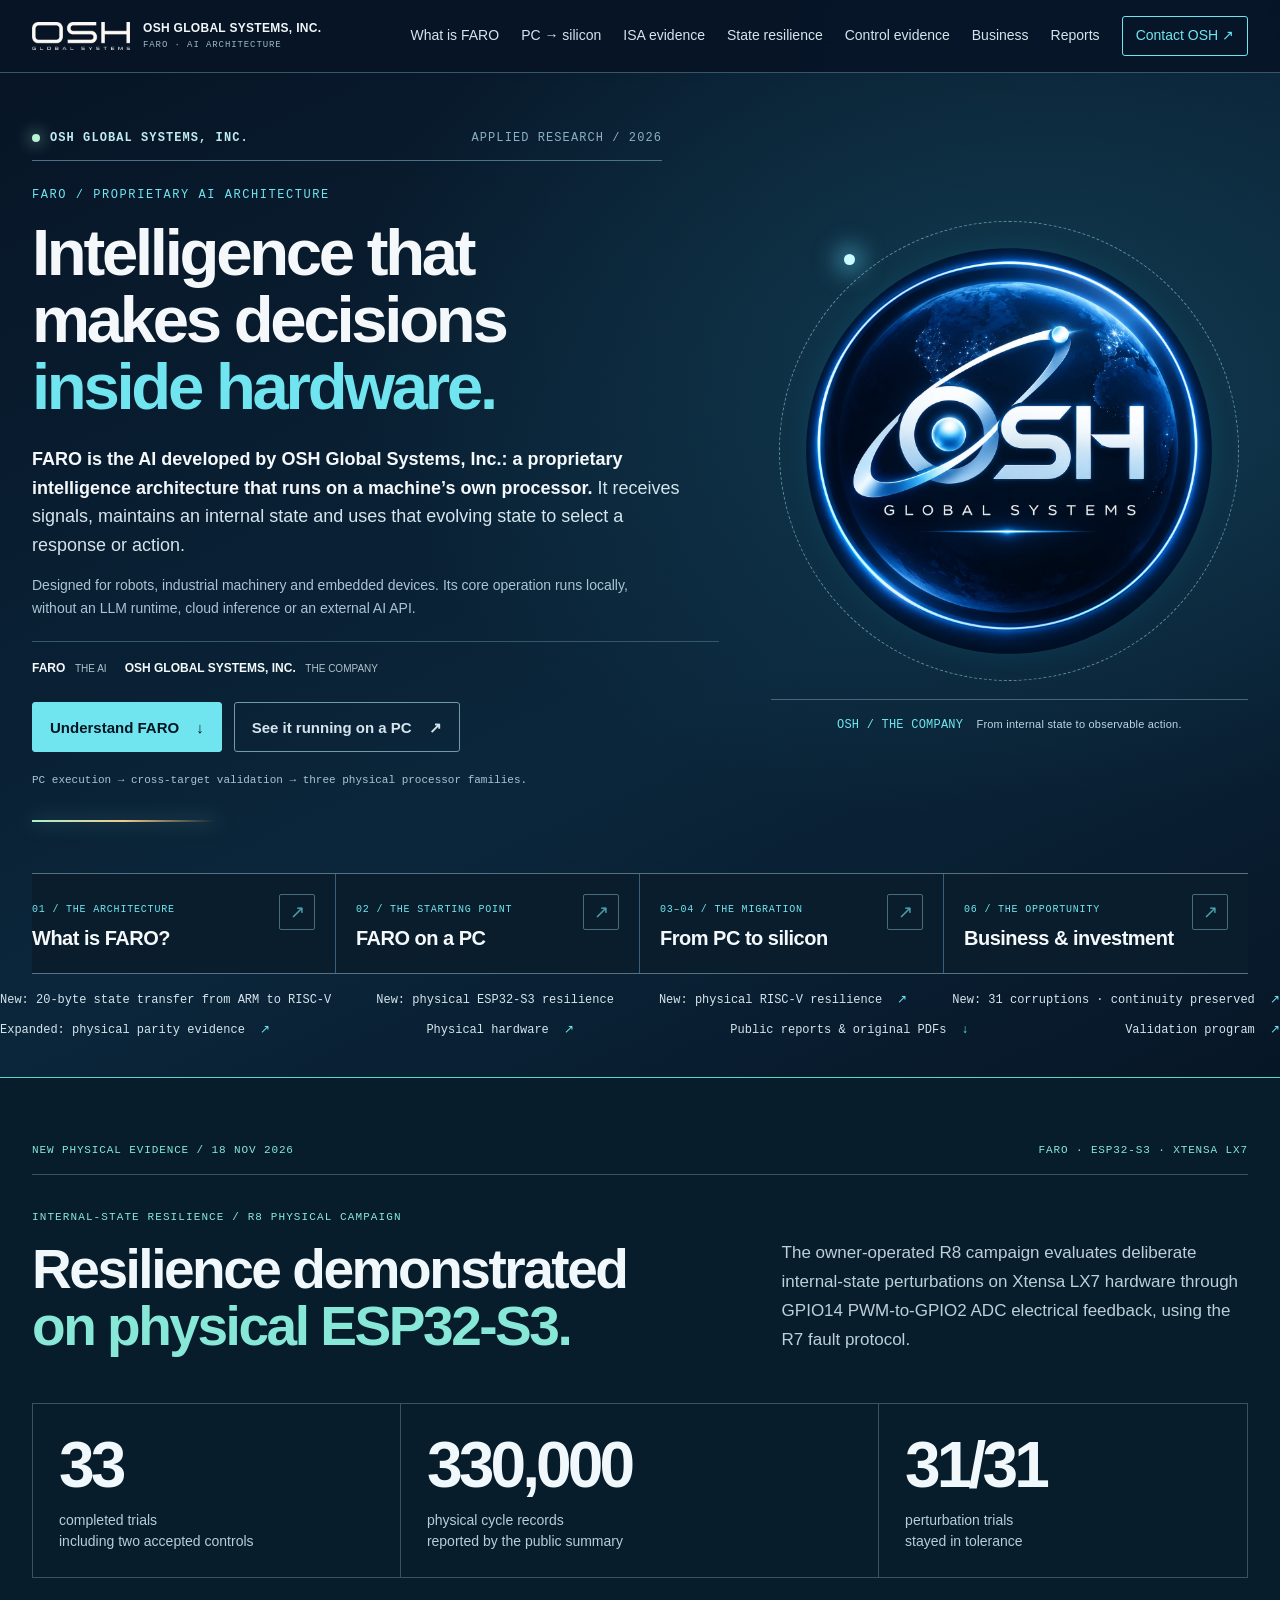
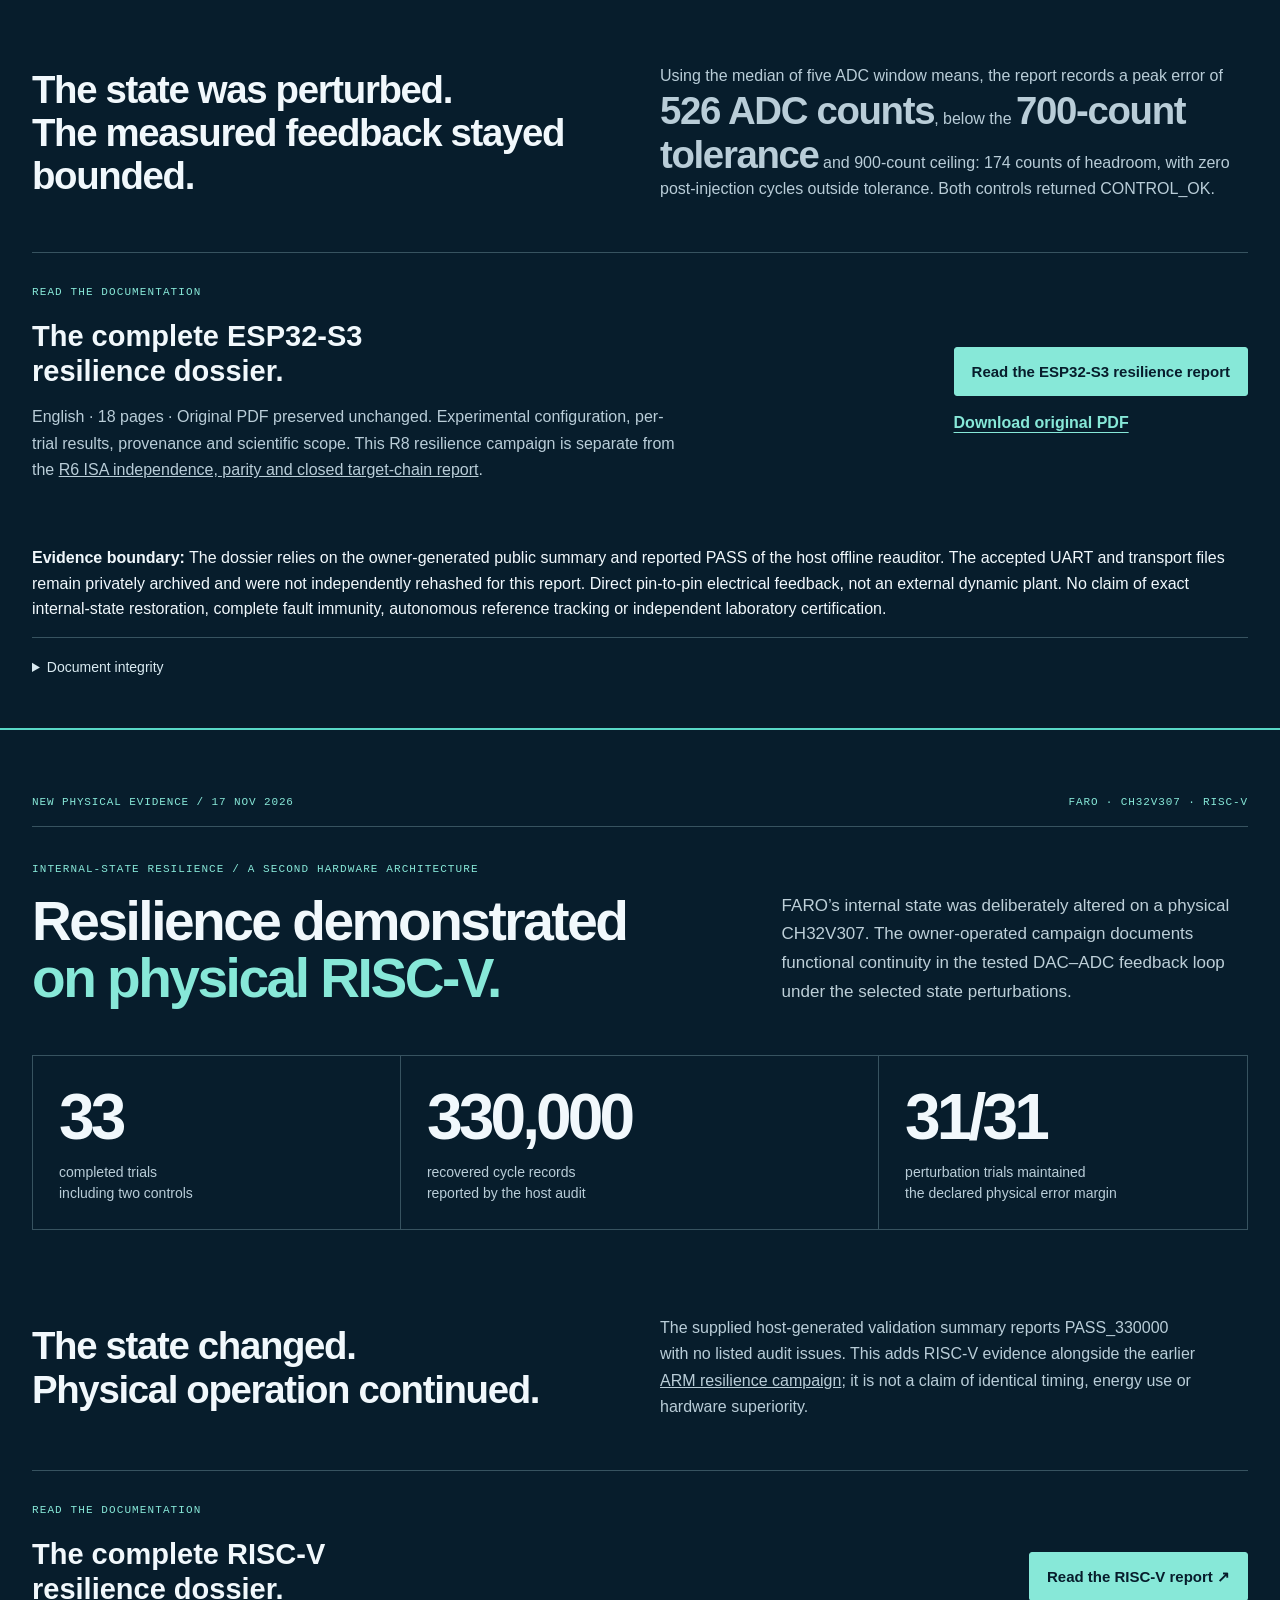
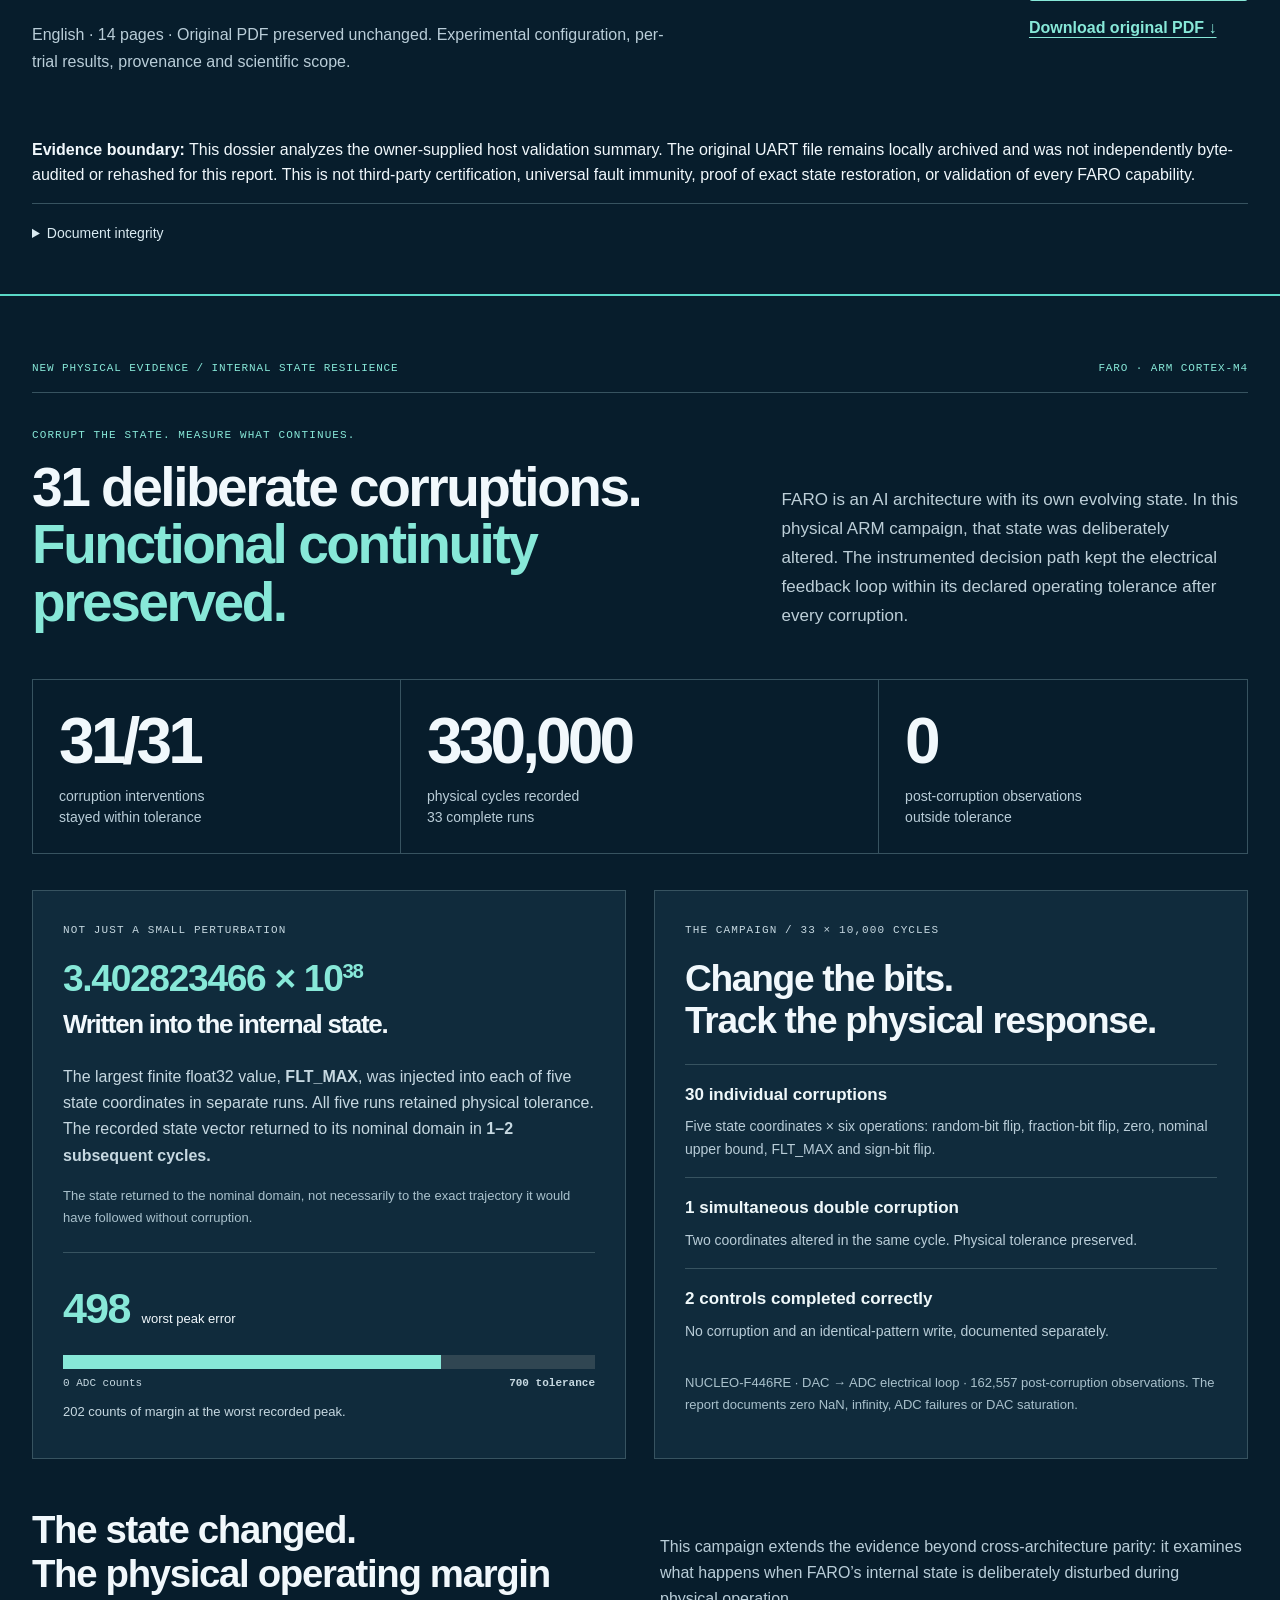
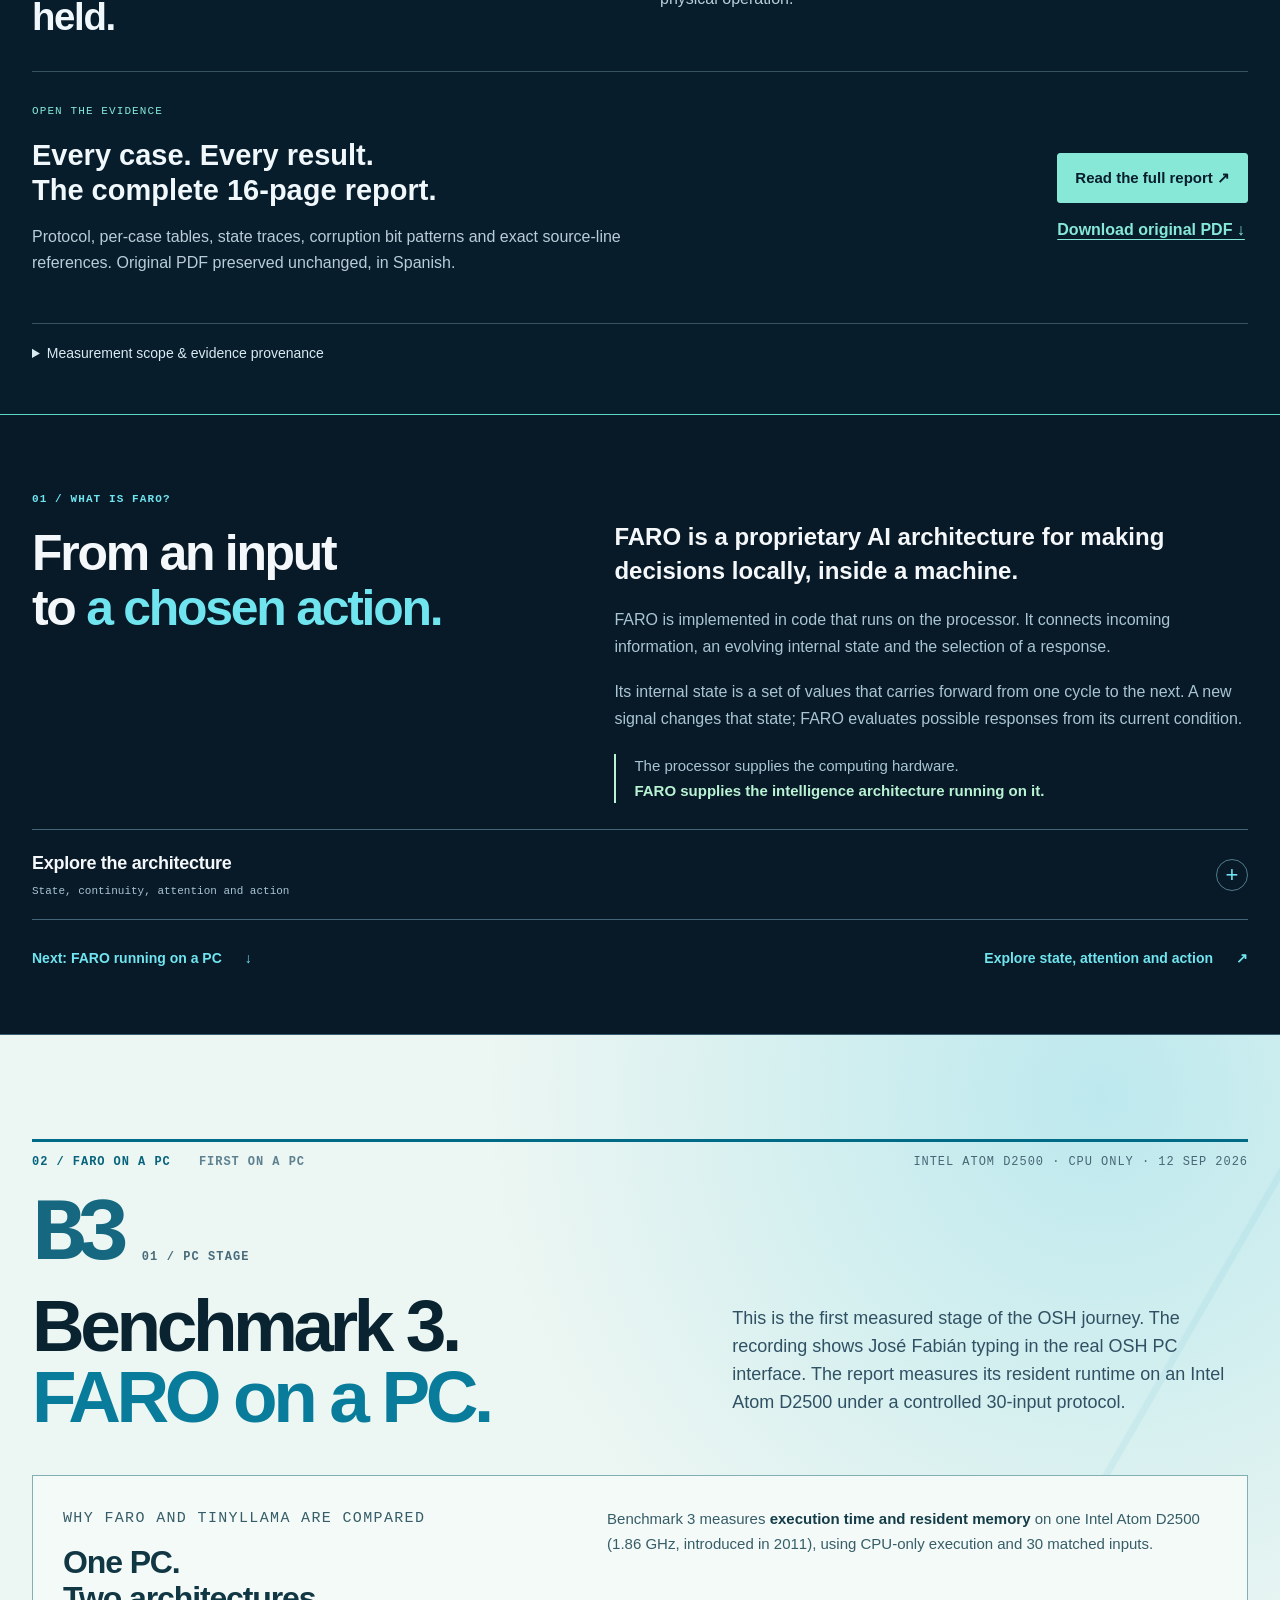
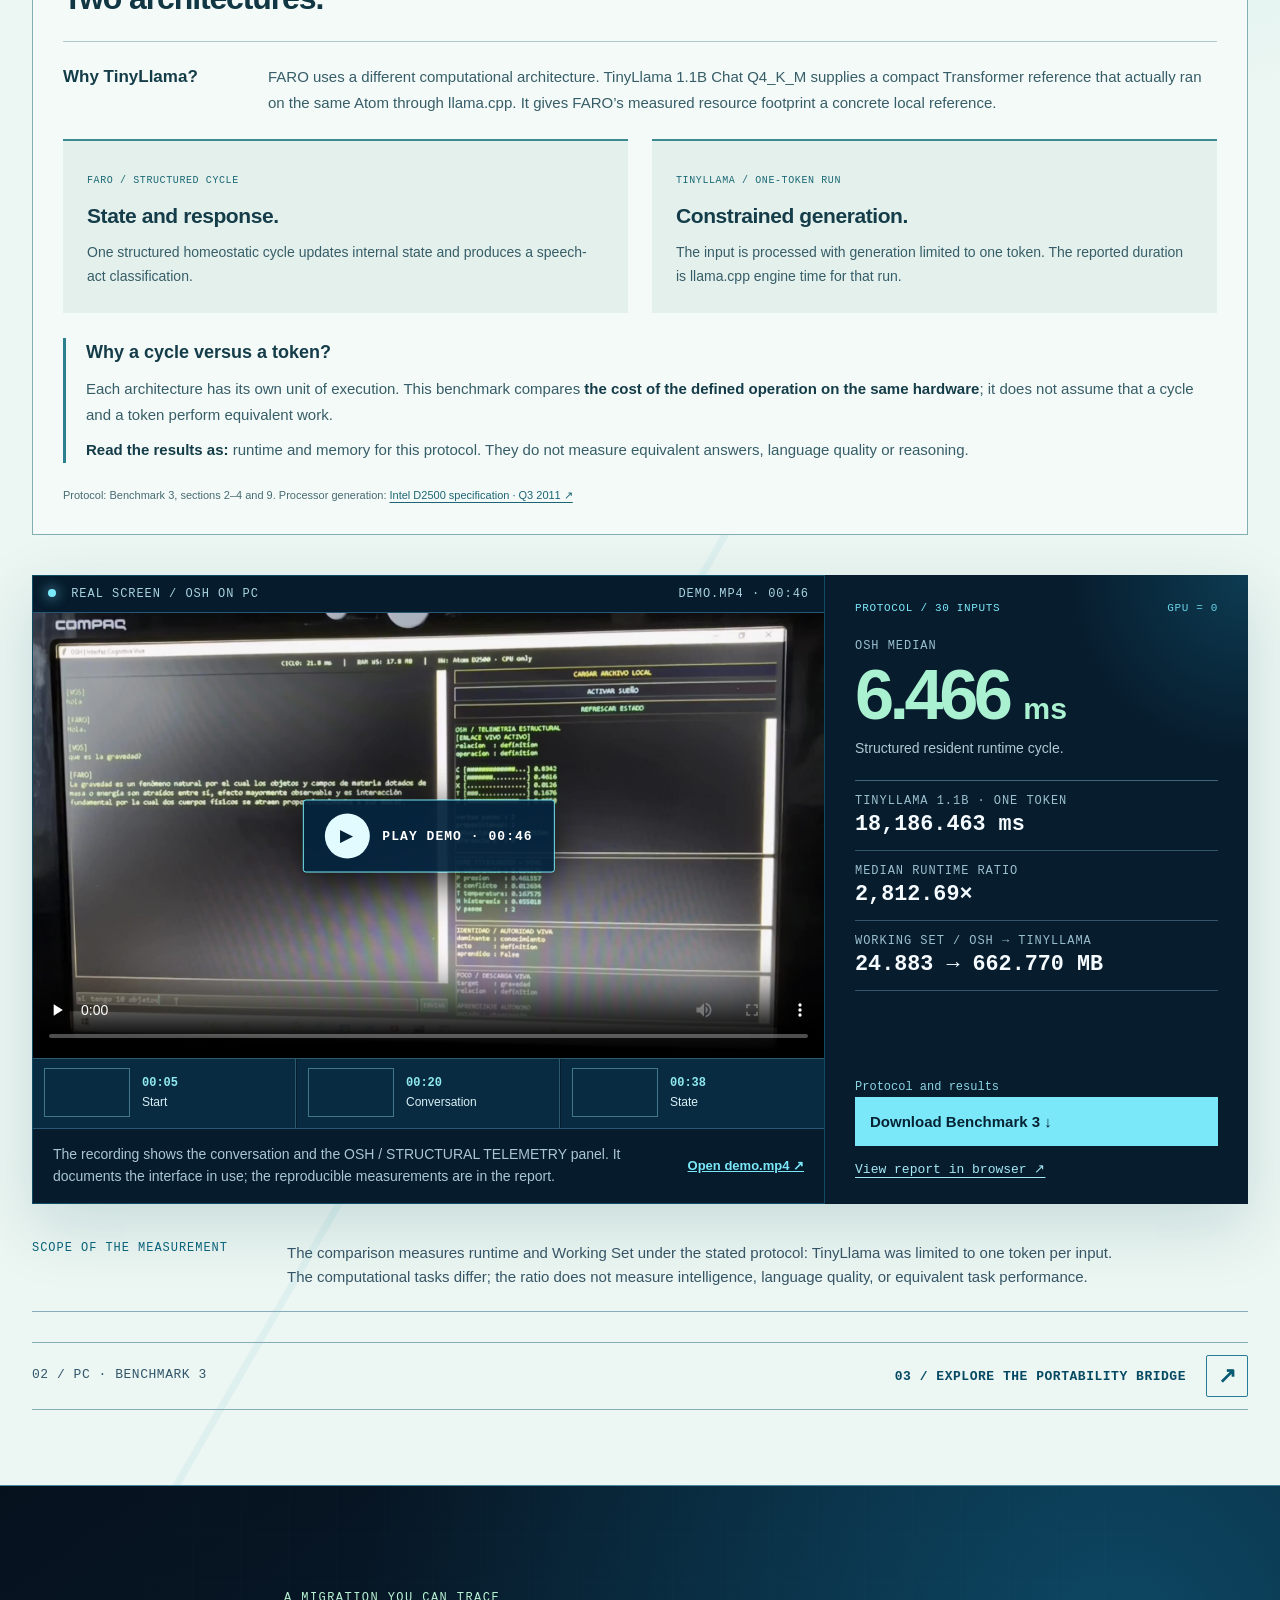
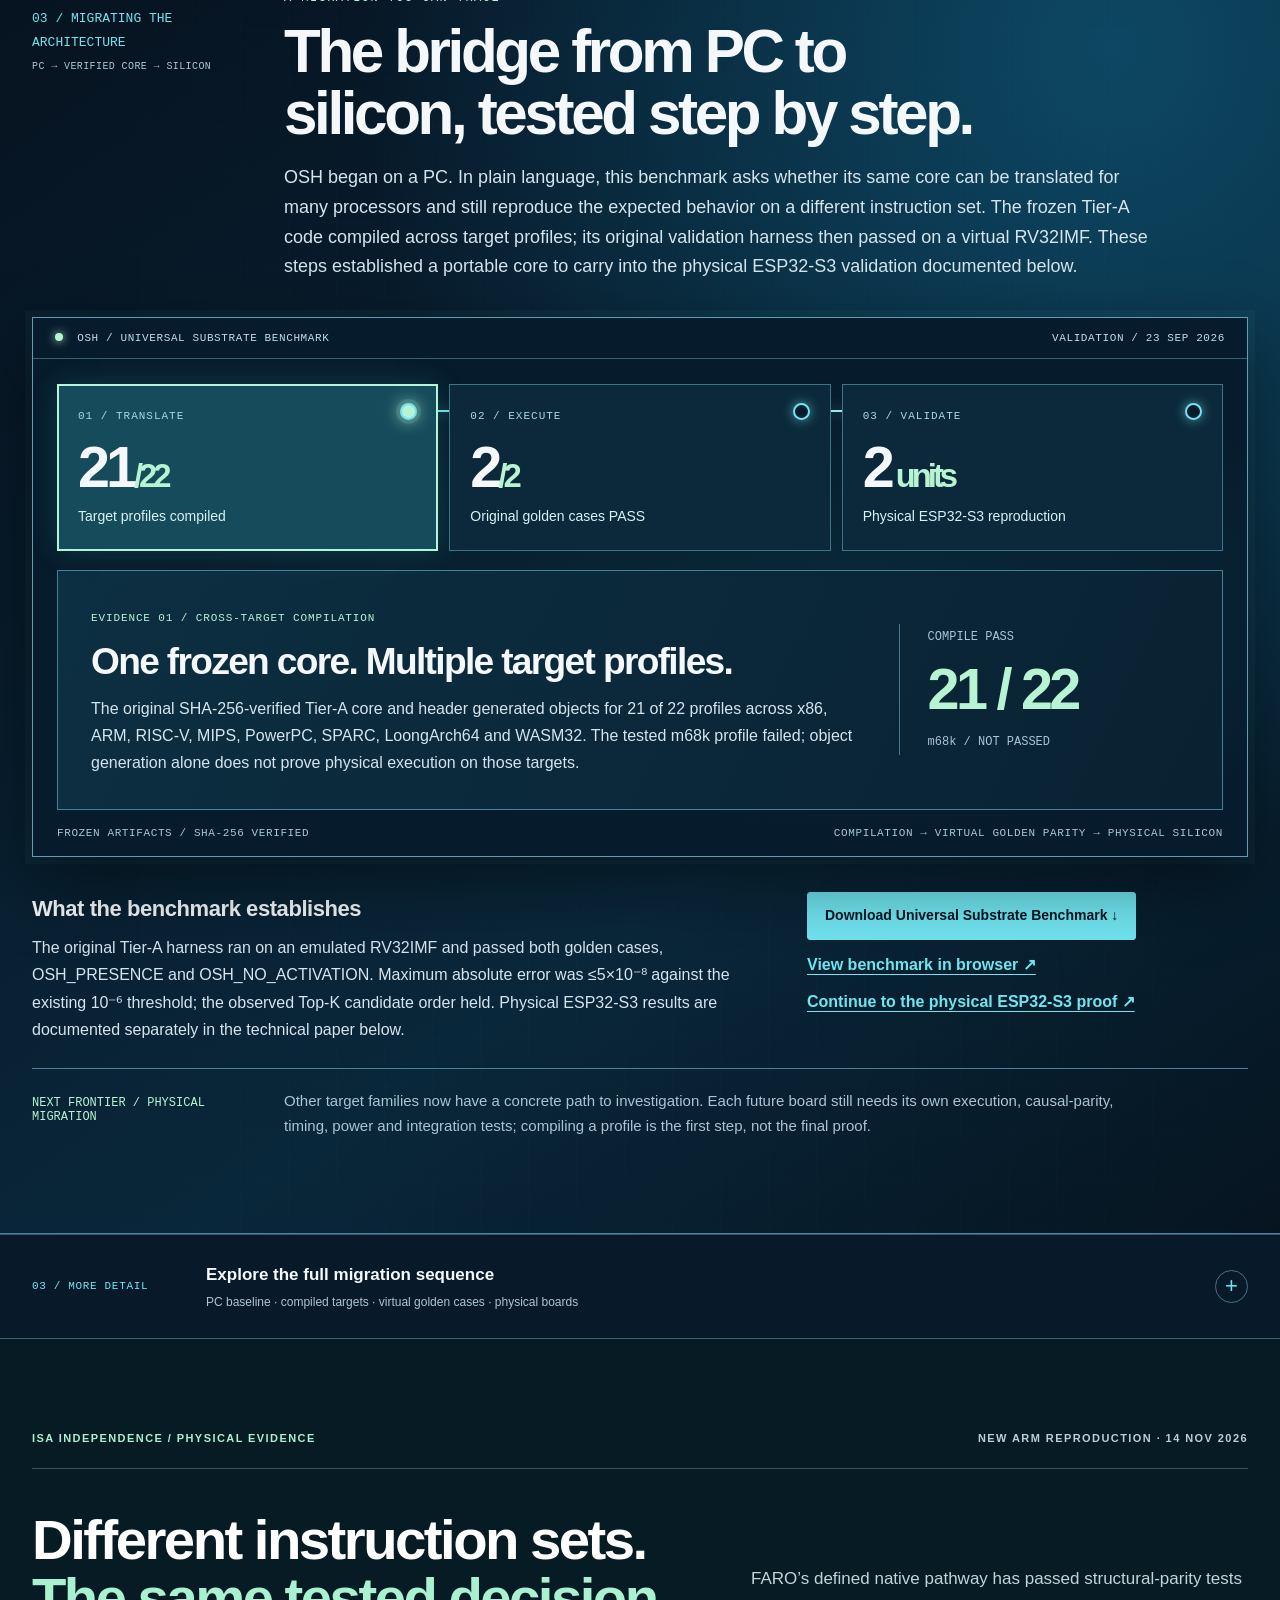
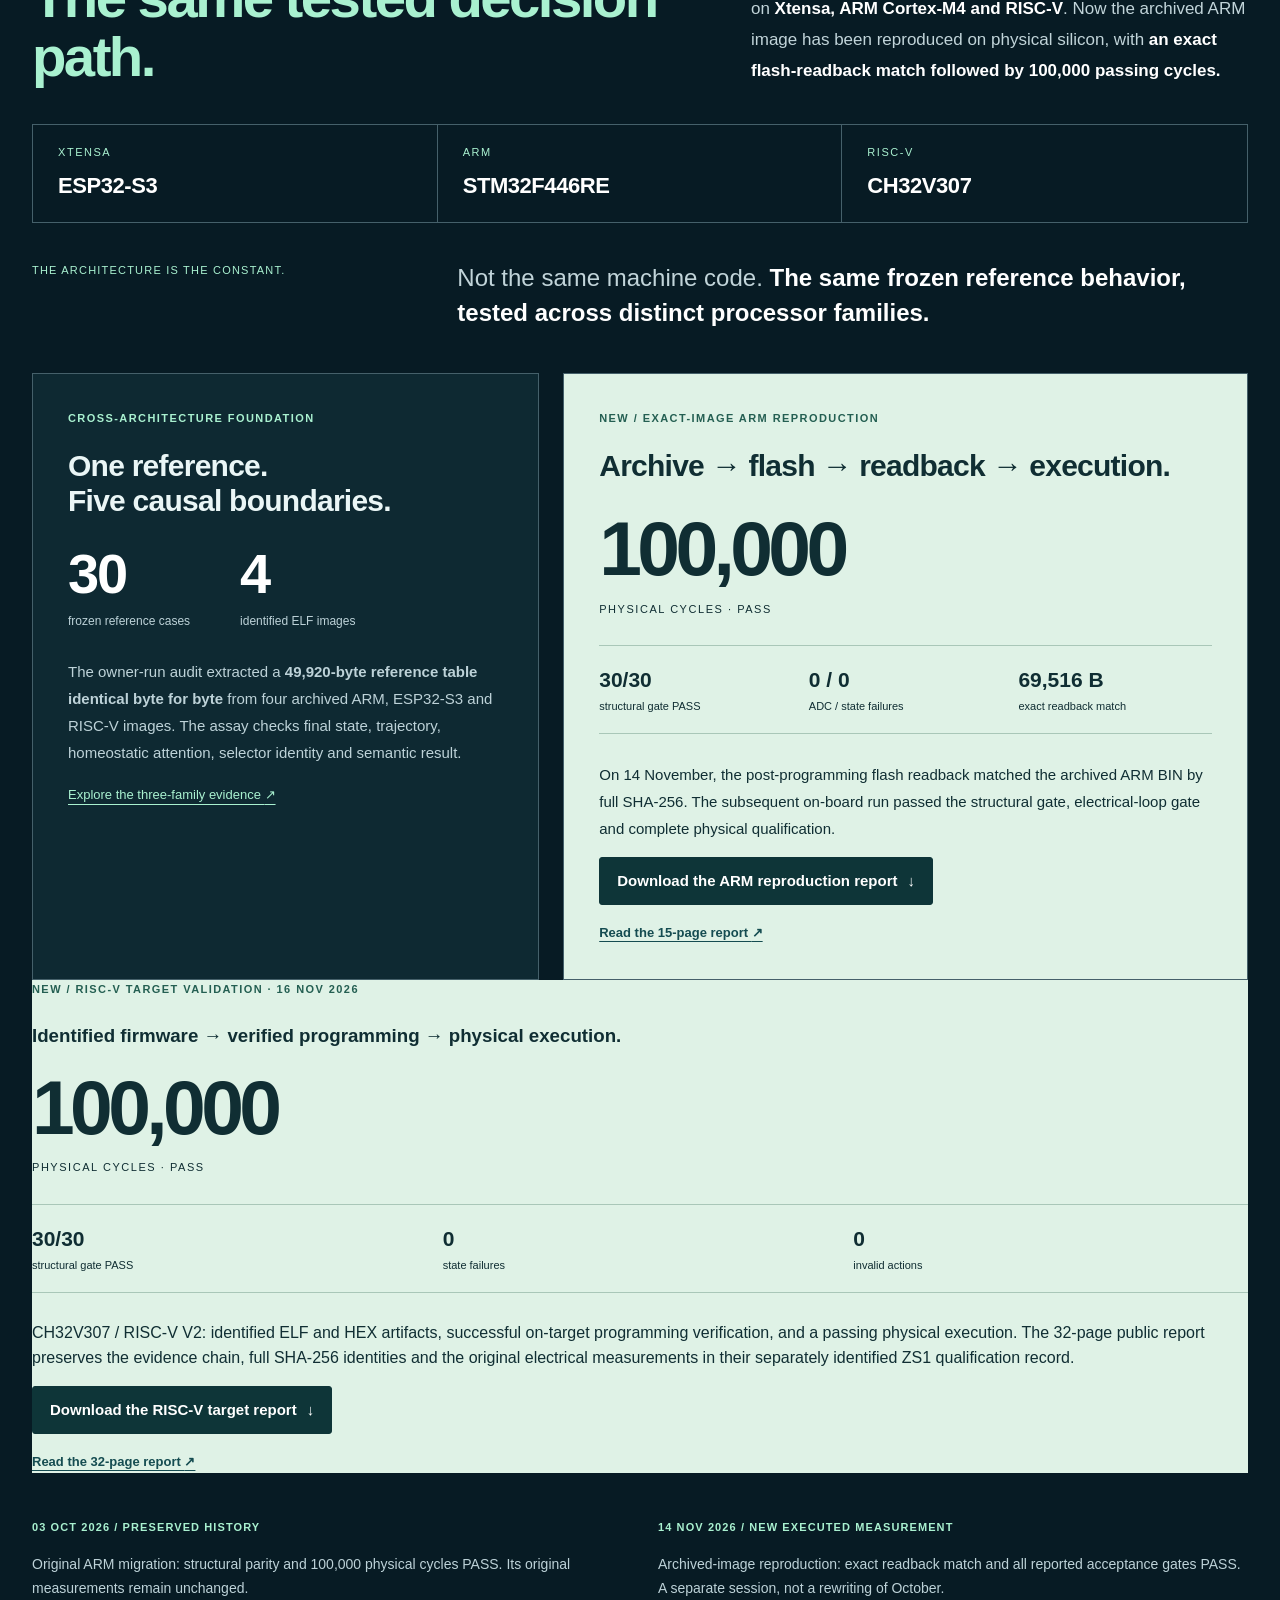
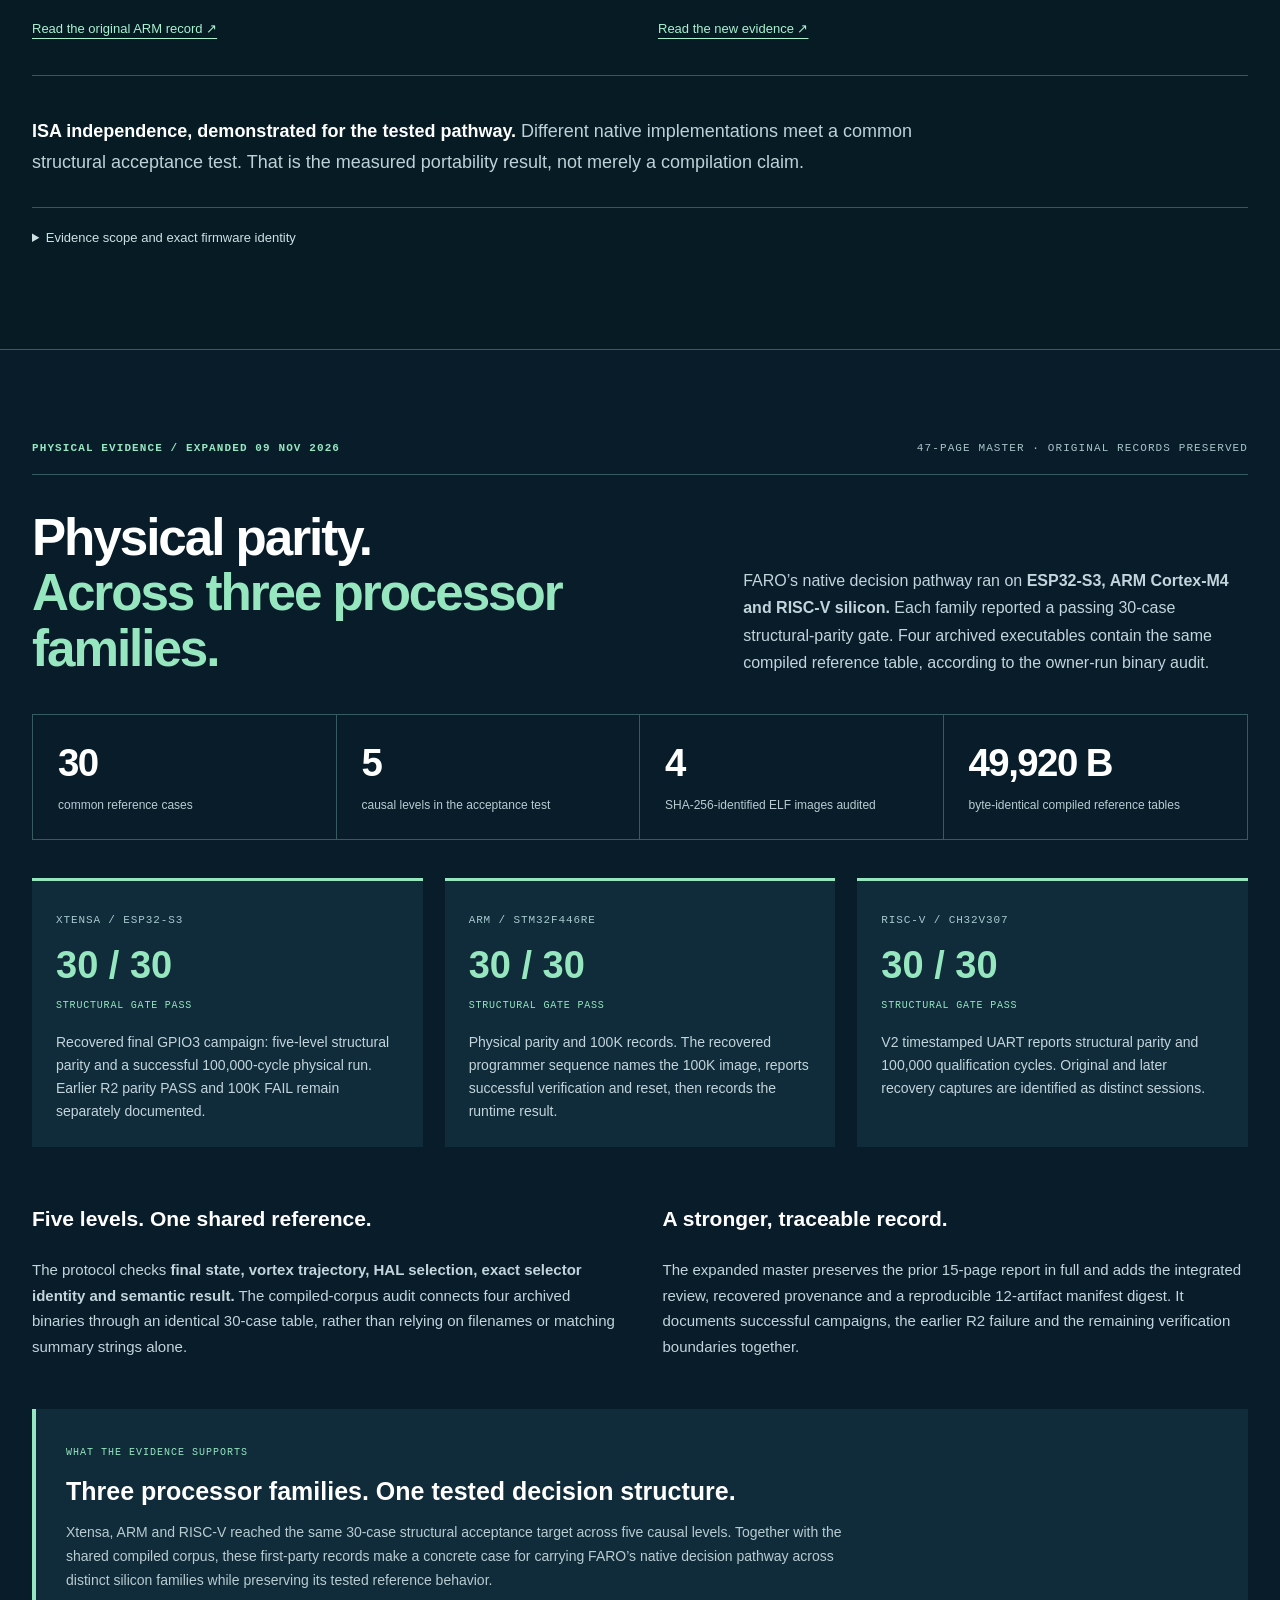
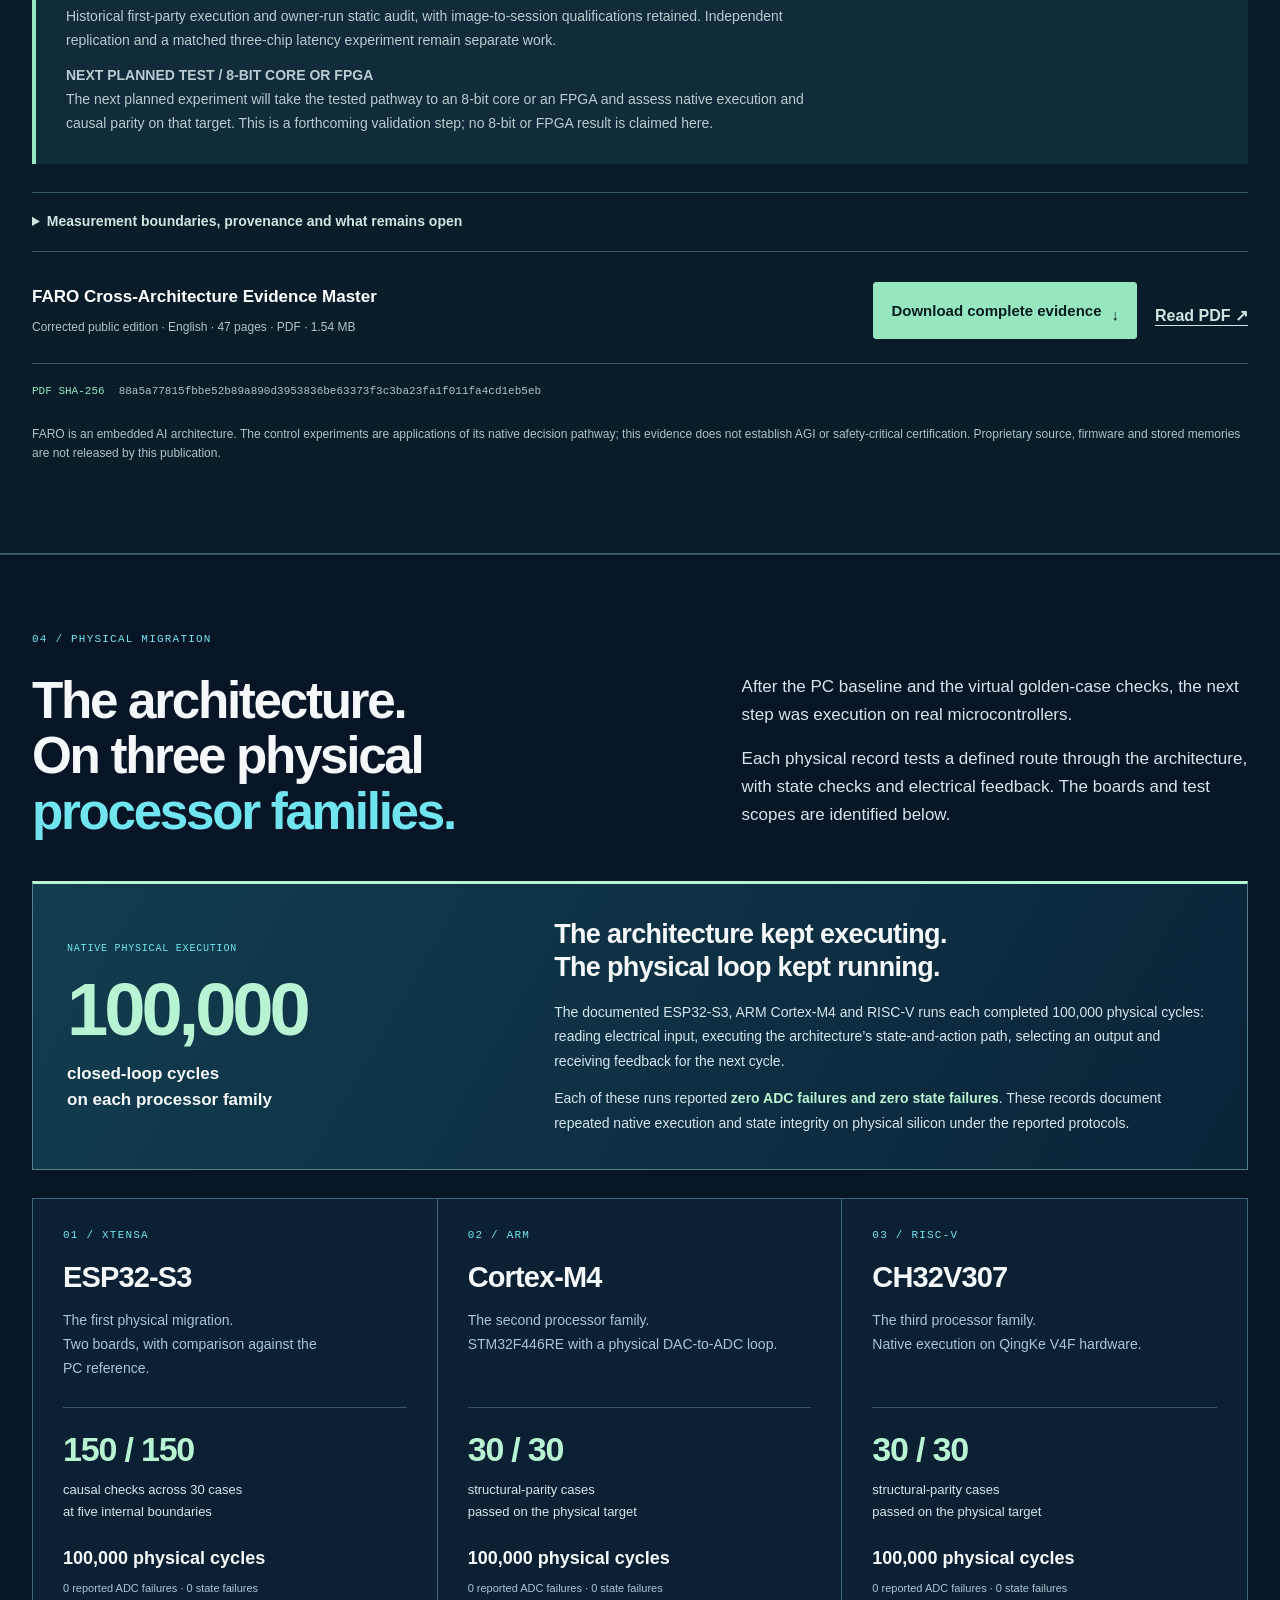
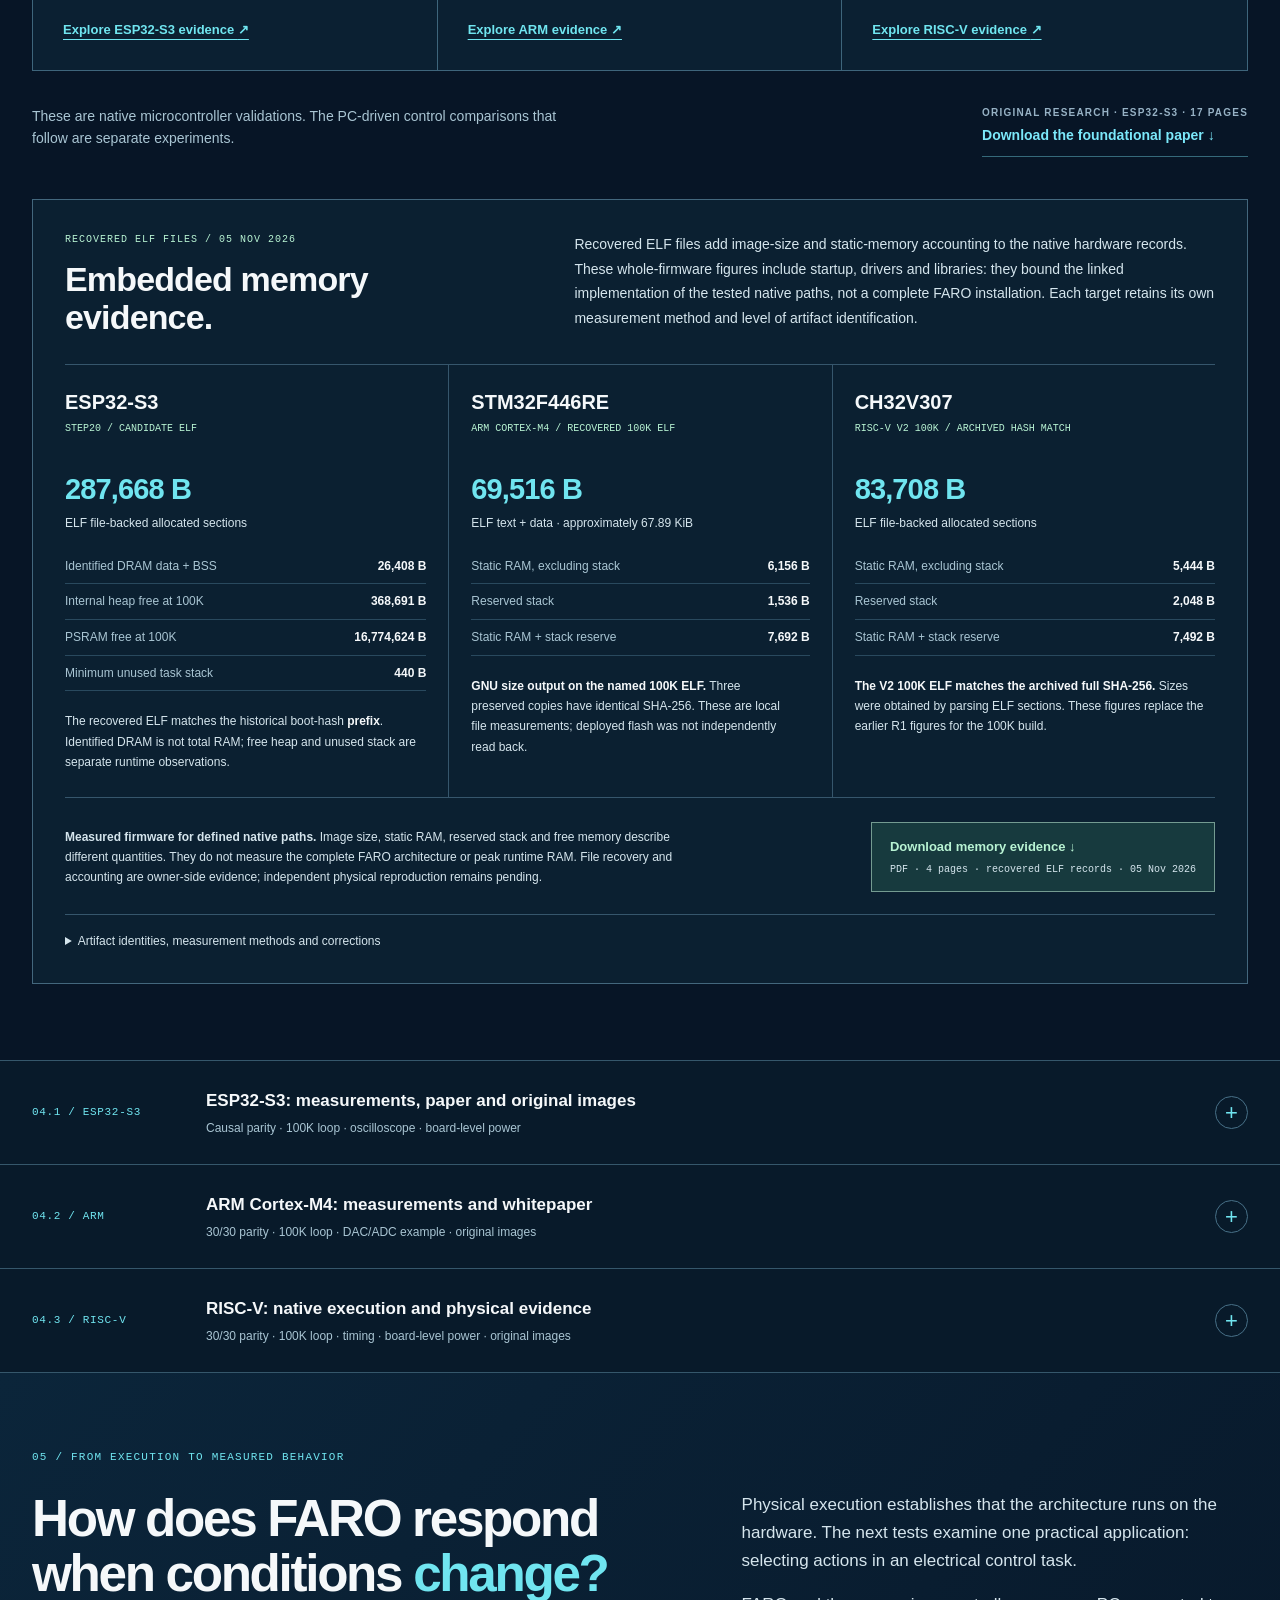
==== commit d1df2b8d: "Publish authorized English edition of the FARO N=506 report" ====
--- a/index.html
+++ b/index.html
@@ -542,7 +542,7 @@
 <p class="rc29-eyebrow">From evidence to integration</p><h2 id="rc29-integration-title">Start with a defined<br/><em>control task.</em></h2></div>
 <div class="rc29-integration-copy"><p>FARO’s public evidence covers execution on microcontrollers and physical electrical-control comparisons. OSH Global Systems offers this proprietary architecture as a basis for discussing licensing and integration with hardware manufacturers.</p><p>A concrete integration begins with the device, its sensor inputs, its actuator interface and the behavior it needs to achieve. Product-level performance belongs to that complete system.</p><div class="rc29-integration-links"><a class="button" href="#contacto">Discuss licensing &amp; integration <span aria-hidden="true">↗</span></a><a href="#control-benchmarks">Review the physical evidence ↗</a></div></div>
 </div></section></div></details>
-<section class="rule" id="documentos"><div class="wrap"><div class="section-head"><div class="no">07 / ORIGINAL REPORTS</div><div><h2>The complete evidence library.</h2><p>The evidence library includes 21 report entries and 22 preserved PDF files, including the original and alternate memory-report editions. It now includes internal-state resilience, exact-image ARM reproduction, Benchmark 3, the physical ESP32-S3 paper, the Universal Substrate Benchmark, and the October 2026 public cross-architecture whitepaper covering the new physical ARM milestone. The full collection also includes physical RISC-V validation, fixed-PID and PID Oracle comparisons, adaptive RLS-CE, and the RC slew-floor analysis. Each report keeps its own test date, protocol and measurement scope.</p></div></div><div class="library-tools" hidden=""><div class="library-search"><label for="report-search">Find a report</label><div class="search-input"><span aria-hidden="true">⌕</span><input aria-controls="report-list" autocomplete="off" id="report-search" placeholder="Search titles, hardware or protocols…" type="search"/></div></div><div class="library-filter"><label for="report-category">Evidence area</label><select aria-controls="report-list" id="report-category"><option value="all">All evidence</option><option value="architecture">Architecture &amp; hardware</option><option value="control">Control comparisons</option><option value="validation">Memory &amp; validation</option></select></div><button class="library-reset" type="button">Reset</button><p aria-atomic="true" aria-live="polite" id="report-count" role="status">20 reports available</p></div><div class="docs" id="report-list"><article class="doc" data-category="validation" id="faro-20b-n506-report"><small>NEW / CROSS-ISA STATE CONTINUITY / 20 NOV 2026</small><h3>FARO: 20-Byte State Transfer from ARM to RISC-V</h3><p>Physical native execution at N = 506, the first completed cut of 16 predeclared. A 20-byte checkpoint in a 32-byte frame supported 256 subsequent steps. Zero decision or DAC-code differences. Both negative controls also matched those outputs, but exceeded the state tolerance; the transfer did not (maximum deviation 2.3841858 × 10⁻⁷ vs 10⁻⁵). Deterministic input, not an analog plant test or a complete campaign.</p><span class="doc-file-meta">PDF · 6 pages · 179 KB · Spanish</span><a href="./FARO_OSH_20_BYTES_CONTINUIDAD_ARM_RISCV_N506-3.pdf" download="FARO_OSH_20_BYTES_CONTINUIDAD_ARM_RISCV_N506-3.pdf">Download the 20-byte continuity report</a><a class="doc-view" href="./FARO_OSH_20_BYTES_CONTINUIDAD_ARM_RISCV_N506-3.pdf" target="_blank" rel="noopener noreferrer">View original PDF</a></article><article class="doc" data-category="control" id="esp32s3-r8-report"><small>NEW / ESP32-S3 RESILIENCE / 18 NOV 2026</small><h3>Internal-State Resilience — Physical ESP32-S3 R8 Validation</h3><p>Owner-operated Xtensa LX7 campaign: 33 trials, 330,000 physical cycle records, 31/31 perturbations stayed in tolerance and 2/2 controls accepted. Reported peak error: 526 ADC counts using the median of five ADC window means, against a 700-count tolerance. Direct PWM-to-ADC electrical feedback. Full measurement scope, private-artifact audit limits and provenance in the original English dossier; no independent laboratory certification.</p><span class="doc-file-meta">PDF · 18 pages · 205 KB · English</span><a href="./OSH_FARO_ESP32S3_R8_Physical_Resilience_Final_EN.pdf" download="OSH_FARO_ESP32S3_R8_Physical_Resilience_Final_EN.pdf">Download ESP32-S3 resilience report</a><a class="doc-view" href="./OSH_FARO_ESP32S3_R8_Physical_Resilience_Final_EN.pdf" target="_blank" rel="noopener noreferrer">View original PDF</a><a href="#esp32s3-state-resilience">Explore the physical results</a></article><article class="doc" data-category="validation" id="esp32s3-r6-report"><small>NEW / ESP32-S3 R6 / 18 NOV 2026</small><h3>ESP32-S3 R6 — ISA Independence, Parity &amp; Closed Target Chain</h3><p>Evidence for ISA independence through native Xtensa LX7 execution, structural parity and a closed target chain: the owner-operated report documents 30/30 structural parity cases, 100,000 GPIO14 PWM-to-GPIO2 ADC feedback cycles and 1,600,000 physical ADC conversions. The reported chain links the identified firmware, four same-session RAM readbacks and physical run to the audited public summary. Direct-jumper electrical feedback, not an external dynamic plant. No independent laboratory certification or third-party rehashing of the owner-retained raw artifacts.</p><span class="doc-file-meta">PDF · 24 pages · 181 KB · English</span><a href="./OSH_FARO_ESP32S3_R6_FINAL_PHYSICAL_VALIDATION_COMPLETE_EN.pdf" download="OSH_FARO_ESP32S3_R6_FINAL_PHYSICAL_VALIDATION_COMPLETE_EN.pdf">Download ESP32-S3 R6 report ↓</a><a class="doc-view" href="./OSH_FARO_ESP32S3_R6_FINAL_PHYSICAL_VALIDATION_COMPLETE_EN.pdf" target="_blank" rel="noopener noreferrer">View original PDF ↗</a><details><summary>Original PDF integrity</summary><p>SHA-256: <code>c7e0f71628c72051c623a8f30be24ee3fe72318d0bf0a8a5dfc6a788a89cf587</code></p></details></article><article class="doc" data-category="control"><small>NEW / RISC-V RESILIENCE / 17 NOV 2026</small><h3>Internal-State Resilience — Physical RISC-V Validation</h3><p>CH32V307 owner-operated physical campaign. Functional continuity under selected internal-state perturbations, documented through the supplied host validation summary. Full scope and provenance in the original English dossier.</p><span class="doc-file-meta">PDF · 14 pages · 140 KB</span><a href="./OSH_FARO_RISCV_RESILIENCE_33_330K_20261117_EN.pdf" download="OSH_FARO_RISCV_RESILIENCE_33_330K_20261117_EN.pdf">Download RISC-V resilience report ↓</a><a class="doc-view" href="./OSH_FARO_RISCV_RESILIENCE_33_330K_20261117_EN.pdf" target="_blank" rel="noopener noreferrer">View PDF ↗</a><a href="#riscv-state-resilience">Explore the physical results ↗</a></article><article class="doc" data-category="architecture"><small>NEW / RISC-V TARGET / 16 NOV 2026</small><h3>RISC-V V2 — Physical Target Validation</h3><p>32 pages · identified firmware, verified on-target programming, 30/30 structural parity and 100,000 physical cycles PASS. Full artifact hashes and original ZS1 electrical qualification records.</p><span class="doc-file-meta">PDF · 32 pages</span><a href="./OSH_FARO_RISCV_TARGET_V2_20261116_EN_PUBLIC_AUDITED.pdf" download="OSH_FARO_RISCV_TARGET_V2_20261116_EN_PUBLIC_AUDITED.pdf">Download RISC-V target report ↗</a><a href="./OSH_FARO_RISCV_TARGET_V2_20261116_EN_PUBLIC_AUDITED.pdf" target="_blank" rel="noopener noreferrer">View PDF ↗</a></article><article class="doc" data-category="validation"><small>14 / ARM EXACT-IMAGE VALIDATION / 14 NOV 2026</small><h3>ARM Physical Validation — Exact-Image Reproduction</h3><p>Preserved ARM validation report: identified firmware image, flash readback comparison and physical 100,000-cycle execution. This later campaign is distinct from the historical October record.</p><span class="doc-file-meta">PDF · 1.23 MB · English</span><a href="./OSH_ARM_VALIDATION_20261114_EN.pdf" download="OSH_ARM_VALIDATION_20261114_EN.pdf">Download ARM validation ↓</a><a class="doc-view" href="./OSH_ARM_VALIDATION_20261114_EN.pdf" target="_blank" rel="noopener noreferrer">View PDF ↗</a><a href="#isa-independence">Explore ISA evidence ↗</a></article><article class="doc" data-category="validation"><small>16 / HISTORICAL MEMORY RECORD / 04 NOV 2026</small><h3>Memory on Physical Silicon — Historical Memorandum</h3><p>3-page earlier evidence register for ESP32-S3 Step20, ARM 100K and RISC-V R1. Retained as historical context; R1 figures are not the V2 100K firmware. Read alongside the later recovered ELF memory report.</p><span class="doc-file-meta">PDF · 96 KB · English</span><a href="./faro.pdf" download="faro.pdf">Download historical memory record ↓</a><a class="doc-view" href="./faro.pdf" target="_blank" rel="noopener noreferrer">View PDF ↗</a></article><article class="doc" data-category="validation"><small>15 / INTERNAL STATE RESILIENCE / NOV 2026</small><h3>FARO / OSH — Internal State Resilience</h3><p>33 physical ARM runs · 31 deliberate corruptions within tolerance · 330,000 recorded cycles. Full protocol, results, state traces and source-line references. Original report in Spanish.</p><span class="doc-file-meta">PDF · 16 pages · 209 KB</span><a href="./FARO_OSH_INTERNAL_STATE_RESILIENCE_ARM_33_REPORT.pdf" download="FARO_OSH_INTERNAL_STATE_RESILIENCE_ARM_33_REPORT.pdf">Download resilience report ↓</a><a class="doc-view" href="./FARO_OSH_INTERNAL_STATE_RESILIENCE_ARM_33_REPORT.pdf" target="_blank" rel="noopener noreferrer">View PDF ↗</a><a href="#state-resilience">Explore the physical results ↗</a></article><article class="doc" data-category="architecture"><small>13 / PARITY / 09 NOV 2026</small><h3>Cross-Architecture Physical Execution, Decision Parity and Latency Evidence</h3><p>47-page evidence master · original report preserved in full; integrated review, recovered provenance, 30-case records, compiled-table identity, campaign-specific latency and reproducible manifest digest.</p><span class="doc-file-meta">PDF · 1.54 MB</span><a aria-label="Download Cross-Architecture Physical Execution, Decision Parity and Latency Evidence (PDF)" download="FARO_CROSS_ARCHITECTURE_COMPLETE_PARITY_EN.pdf" href="./FARO_CROSS_ARCHITECTURE_COMPLETE_PARITY_EN.pdf">Download complete evidence ↗</a><a class="doc-view" href="./FARO_CROSS_ARCHITECTURE_COMPLETE_PARITY_EN.pdf" target="_blank" rel="noopener noreferrer">View PDF ↗</a></article><article class="doc" data-category="architecture"><small>01 / PAPER / 21 SEP 2026</small><h3>Physical Validation of an Autonomous Homeostatic Cognitive Architecture</h3><p>17 pages · physical silicon, parity, endurance, oscilloscope, and analog loop.</p><span class="doc-file-meta">PDF · 893 KB</span><a aria-label="Download Physical Validation of an Autonomous Homeostatic Cognitive Architecture (PDF)" download="osh_global_systems_vallejos_2026.pdf" href="./osh_global_systems_vallejos_2026.pdf">Download paper ↗</a><a aria-label="View Physical Validation of an Autonomous Homeostatic Cognitive Architecture (PDF, opens in a new tab)" class="doc-view" href="./osh_global_systems_vallejos_2026.pdf" rel="noopener noreferrer" target="_blank">View PDF ↗</a></article><article class="doc" data-category="architecture"><small>02 / BENCHMARK / 12 SEP 2026</small><h3>Architectural Runtime Benchmark 3</h3><p>17 pages · CPU-only protocol, latency, Working Set, repetition, and interpretation.</p><span class="doc-file-meta">PDF · 360 KB</span><a aria-label="Download Architectural Runtime Benchmark 3 (PDF)" download="OSH_Benchmark_3_Report.pdf" href="./OSH_Benchmark_3_Report.pdf">Download Benchmark 3 ↗</a><a aria-label="View Architectural Runtime Benchmark 3 (PDF, opens in a new tab)" class="doc-view" href="./OSH_Benchmark_3_Report.pdf" rel="noopener noreferrer" target="_blank">View PDF ↗</a></article><article class="doc" data-category="architecture"><small>03 / UNIVERSAL SUBSTRATE / 23 SEP 2026</small><h3>Universal Substrate Benchmark</h3><p>20 pages · 21/22 compiled target profiles, RV32IMF virtual golden parity, physical ESP32-S3 evidence and Appendix F.</p><span class="doc-file-meta">PDF · 58 KB</span><a aria-label="Download Universal Substrate Benchmark (PDF)" download="OSH_Universal_Substrate_Benchmark_FINAL_2026.pdf" href="./OSH_Universal_Substrate_Benchmark_FINAL_2026.pdf">Download benchmark ↗</a><a href="./OSH_Universal_Substrate_Benchmark_FINAL_2026.pdf" rel="noopener noreferrer" target="_blank">View report ↗</a></article><article class="doc" data-category="architecture"><small>04 / WHITEPAPER / OCT 2026</small><h3>Physical Cross-Architecture Evidence</h3><p>Public technical whitepaper · PC → substrate → ESP32-S3 → STM32F446RE / ARM Cortex-M4, with parity, 100K physical loop, oscilloscope, power boundary and artifact integrity.</p><span class="doc-file-meta">PDF · 995 KB</span><a aria-label="Download Physical Cross-Architecture Evidence (PDF)" download="OSH_Public_Whitepaper_Cross_Architecture_Evidence_2026.pdf" href="./OSH_Public_Whitepaper_Cross_Architecture_Evidence_2026.pdf">Download whitepaper ↗</a><a aria-label="View Physical Cross-Architecture Evidence (PDF, opens in a new tab)" class="doc-view" href="./OSH_Public_Whitepaper_Cross_Architecture_Evidence_2026.pdf" rel="noopener noreferrer" target="_blank">View PDF ↗</a></article><article class="doc rv26-report-card" data-category="architecture"><small>05 / RISC-V + PID / 09 OCT 2026</small><h3>Physical RISC-V Validation &amp; FARO V2 / PID Benchmark</h3><p>14 pages · CH32V307 native parity and 100K physical cycles, matched host-controller comparison, disturbance recovery, original scope capture, board power observations and artifact integrity.</p><span class="doc-file-meta">PDF · 1.9 MB</span><a aria-label="Download Physical RISC-V Validation &amp; FARO V2 / PID Benchmark (PDF)" download="OSH_RISCV_Public_Benchmark_Complete_2026-10-09.pdf" href="./OSH_RISCV_Public_Benchmark_Complete_2026-10-09.pdf">Download complete benchmark ↗</a><a href="#pid-benchmark">Explore the PID results ↗</a><a aria-label="View Physical RISC-V Validation &amp; FARO V2 / PID Benchmark (PDF, opens in a new tab)" class="doc-view" href="./OSH_RISCV_Public_Benchmark_Complete_2026-10-09.pdf" rel="noopener noreferrer" target="_blank">View PDF ↗</a></article><article class="doc p19-report-card" data-category="control"><small>06 / FARO × PID / 19 OCT 2026</small><h3>Five Physical Tests — Unified FARO vs Fixed PID Benchmark</h3><p>11 pages · ARM and RISC-V matched tracking, physical disturbance response, R6 generalization and degradation. Complete-pair accounting, equal preparation, protocol boundaries and evidence anchors.</p><span class="doc-file-meta">PDF · 91 KB</span><a aria-label="Download Five Physical Tests — Unified FARO vs Fixed PID Benchmark (PDF)" download="OSH_FARO_vs_PID_Five_Physical_Tests_Benchmark_2026-10-19.pdf" href="./assets/OSH_FARO_vs_PID_Five_Physical_Tests_Benchmark_2026-10-19.pdf">Download five-test benchmark ↗</a><a href="#pid-r6">Explore the new R6 results ↗</a><a aria-label="View Five Physical Tests — Unified FARO vs Fixed PID Benchmark (PDF, opens in a new tab)" class="doc-view" href="./assets/OSH_FARO_vs_PID_Five_Physical_Tests_Benchmark_2026-10-19.pdf" rel="noopener noreferrer" target="_blank">View PDF ↗</a></article><article class="doc o31-report-card" data-category="control"><small>07 / PID ORACLE / 30 OCT 2026</small><h3>Three-Regime Physical Benchmark</h3><p>6 pages · FARO 6/6 scored profiles across MEDIUM, FAST and SLOW; 4.42% lower aggregate IAE versus a privileged per-regime PID Oracle. Preparation, timing and control-effort results included.</p><span class="doc-file-meta">PDF · 42 KB</span><a aria-label="Download Three-Regime Physical Benchmark (PDF)" download="OSH_FARO_PID_ORACLE_FINAL.pdf" href="./OSH_FARO_PID_ORACLE_FINAL.pdf">Download PID Oracle report ↗</a><a href="#pid-oracle-three-regimes">Explore the three-regime results ↗</a><a aria-label="View Three-Regime Physical Benchmark (PDF, opens in a new tab)" class="doc-view" href="./OSH_FARO_PID_ORACLE_FINAL.pdf" rel="noopener noreferrer" target="_blank">View PDF ↗</a></article>
+<section class="rule" id="documentos"><div class="wrap"><div class="section-head"><div class="no">07 / ORIGINAL REPORTS</div><div><h2>The complete evidence library.</h2><p>The evidence library includes 21 report entries and 22 preserved PDF files, including the original and alternate memory-report editions. It now includes internal-state resilience, exact-image ARM reproduction, Benchmark 3, the physical ESP32-S3 paper, the Universal Substrate Benchmark, and the October 2026 public cross-architecture whitepaper covering the new physical ARM milestone. The full collection also includes physical RISC-V validation, fixed-PID and PID Oracle comparisons, adaptive RLS-CE, and the RC slew-floor analysis. Each report keeps its own test date, protocol and measurement scope.</p></div></div><div class="library-tools" hidden=""><div class="library-search"><label for="report-search">Find a report</label><div class="search-input"><span aria-hidden="true">⌕</span><input aria-controls="report-list" autocomplete="off" id="report-search" placeholder="Search titles, hardware or protocols…" type="search"/></div></div><div class="library-filter"><label for="report-category">Evidence area</label><select aria-controls="report-list" id="report-category"><option value="all">All evidence</option><option value="architecture">Architecture &amp; hardware</option><option value="control">Control comparisons</option><option value="validation">Memory &amp; validation</option></select></div><button class="library-reset" type="button">Reset</button><p aria-atomic="true" aria-live="polite" id="report-count" role="status">20 reports available</p></div><div class="docs" id="report-list"><article class="doc" data-category="validation" id="faro-20b-n506-report"><small>NEW / CROSS-ISA STATE CONTINUITY / 20 NOV 2026</small><h3>FARO: 20-Byte State Transfer from ARM to RISC-V</h3><p>Physical native execution at N = 506, the first completed cut of 16 predeclared. A 20-byte checkpoint in a 32-byte frame supported 256 subsequent steps. Zero decision or DAC-code differences. Both negative controls also matched those outputs, but exceeded the state tolerance; the transfer did not (maximum deviation 2.3841858 × 10⁻⁷ vs 10⁻⁵). Deterministic input, not an analog plant test or a complete campaign.</p><span class="doc-file-meta">PDF · 6 pages · 180 KB · English</span><a href="./FARO_OSH_20_BYTES_CONTINUIDAD_ARM_RISCV_N506-3.pdf" download="FARO_OSH_20_BYTES_CONTINUIDAD_ARM_RISCV_N506-3.pdf">Download the 20-byte continuity report</a><a class="doc-view" href="./FARO_OSH_20_BYTES_CONTINUIDAD_ARM_RISCV_N506-3.pdf" target="_blank" rel="noopener noreferrer">View English PDF</a><details><summary>English edition integrity</summary><p>SHA-256: <code>8a21ff8f2bd8fa183f80cdf40795773ed15ae9a62c25d208b6c844fedcfc3724</code></p></details></article><article class="doc" data-category="control" id="esp32s3-r8-report"><small>NEW / ESP32-S3 RESILIENCE / 18 NOV 2026</small><h3>Internal-State Resilience — Physical ESP32-S3 R8 Validation</h3><p>Owner-operated Xtensa LX7 campaign: 33 trials, 330,000 physical cycle records, 31/31 perturbations stayed in tolerance and 2/2 controls accepted. Reported peak error: 526 ADC counts using the median of five ADC window means, against a 700-count tolerance. Direct PWM-to-ADC electrical feedback. Full measurement scope, private-artifact audit limits and provenance in the original English dossier; no independent laboratory certification.</p><span class="doc-file-meta">PDF · 18 pages · 205 KB · English</span><a href="./OSH_FARO_ESP32S3_R8_Physical_Resilience_Final_EN.pdf" download="OSH_FARO_ESP32S3_R8_Physical_Resilience_Final_EN.pdf">Download ESP32-S3 resilience report</a><a class="doc-view" href="./OSH_FARO_ESP32S3_R8_Physical_Resilience_Final_EN.pdf" target="_blank" rel="noopener noreferrer">View original PDF</a><a href="#esp32s3-state-resilience">Explore the physical results</a></article><article class="doc" data-category="validation" id="esp32s3-r6-report"><small>NEW / ESP32-S3 R6 / 18 NOV 2026</small><h3>ESP32-S3 R6 — ISA Independence, Parity &amp; Closed Target Chain</h3><p>Evidence for ISA independence through native Xtensa LX7 execution, structural parity and a closed target chain: the owner-operated report documents 30/30 structural parity cases, 100,000 GPIO14 PWM-to-GPIO2 ADC feedback cycles and 1,600,000 physical ADC conversions. The reported chain links the identified firmware, four same-session RAM readbacks and physical run to the audited public summary. Direct-jumper electrical feedback, not an external dynamic plant. No independent laboratory certification or third-party rehashing of the owner-retained raw artifacts.</p><span class="doc-file-meta">PDF · 24 pages · 181 KB · English</span><a href="./OSH_FARO_ESP32S3_R6_FINAL_PHYSICAL_VALIDATION_COMPLETE_EN.pdf" download="OSH_FARO_ESP32S3_R6_FINAL_PHYSICAL_VALIDATION_COMPLETE_EN.pdf">Download ESP32-S3 R6 report ↓</a><a class="doc-view" href="./OSH_FARO_ESP32S3_R6_FINAL_PHYSICAL_VALIDATION_COMPLETE_EN.pdf" target="_blank" rel="noopener noreferrer">View original PDF ↗</a><details><summary>Original PDF integrity</summary><p>SHA-256: <code>c7e0f71628c72051c623a8f30be24ee3fe72318d0bf0a8a5dfc6a788a89cf587</code></p></details></article><article class="doc" data-category="control"><small>NEW / RISC-V RESILIENCE / 17 NOV 2026</small><h3>Internal-State Resilience — Physical RISC-V Validation</h3><p>CH32V307 owner-operated physical campaign. Functional continuity under selected internal-state perturbations, documented through the supplied host validation summary. Full scope and provenance in the original English dossier.</p><span class="doc-file-meta">PDF · 14 pages · 140 KB</span><a href="./OSH_FARO_RISCV_RESILIENCE_33_330K_20261117_EN.pdf" download="OSH_FARO_RISCV_RESILIENCE_33_330K_20261117_EN.pdf">Download RISC-V resilience report ↓</a><a class="doc-view" href="./OSH_FARO_RISCV_RESILIENCE_33_330K_20261117_EN.pdf" target="_blank" rel="noopener noreferrer">View PDF ↗</a><a href="#riscv-state-resilience">Explore the physical results ↗</a></article><article class="doc" data-category="architecture"><small>NEW / RISC-V TARGET / 16 NOV 2026</small><h3>RISC-V V2 — Physical Target Validation</h3><p>32 pages · identified firmware, verified on-target programming, 30/30 structural parity and 100,000 physical cycles PASS. Full artifact hashes and original ZS1 electrical qualification records.</p><span class="doc-file-meta">PDF · 32 pages</span><a href="./OSH_FARO_RISCV_TARGET_V2_20261116_EN_PUBLIC_AUDITED.pdf" download="OSH_FARO_RISCV_TARGET_V2_20261116_EN_PUBLIC_AUDITED.pdf">Download RISC-V target report ↗</a><a href="./OSH_FARO_RISCV_TARGET_V2_20261116_EN_PUBLIC_AUDITED.pdf" target="_blank" rel="noopener noreferrer">View PDF ↗</a></article><article class="doc" data-category="validation"><small>14 / ARM EXACT-IMAGE VALIDATION / 14 NOV 2026</small><h3>ARM Physical Validation — Exact-Image Reproduction</h3><p>Preserved ARM validation report: identified firmware image, flash readback comparison and physical 100,000-cycle execution. This later campaign is distinct from the historical October record.</p><span class="doc-file-meta">PDF · 1.23 MB · English</span><a href="./OSH_ARM_VALIDATION_20261114_EN.pdf" download="OSH_ARM_VALIDATION_20261114_EN.pdf">Download ARM validation ↓</a><a class="doc-view" href="./OSH_ARM_VALIDATION_20261114_EN.pdf" target="_blank" rel="noopener noreferrer">View PDF ↗</a><a href="#isa-independence">Explore ISA evidence ↗</a></article><article class="doc" data-category="validation"><small>16 / HISTORICAL MEMORY RECORD / 04 NOV 2026</small><h3>Memory on Physical Silicon — Historical Memorandum</h3><p>3-page earlier evidence register for ESP32-S3 Step20, ARM 100K and RISC-V R1. Retained as historical context; R1 figures are not the V2 100K firmware. Read alongside the later recovered ELF memory report.</p><span class="doc-file-meta">PDF · 96 KB · English</span><a href="./faro.pdf" download="faro.pdf">Download historical memory record ↓</a><a class="doc-view" href="./faro.pdf" target="_blank" rel="noopener noreferrer">View PDF ↗</a></article><article class="doc" data-category="validation"><small>15 / INTERNAL STATE RESILIENCE / NOV 2026</small><h3>FARO / OSH — Internal State Resilience</h3><p>33 physical ARM runs · 31 deliberate corruptions within tolerance · 330,000 recorded cycles. Full protocol, results, state traces and source-line references. Original report in Spanish.</p><span class="doc-file-meta">PDF · 16 pages · 209 KB</span><a href="./FARO_OSH_INTERNAL_STATE_RESILIENCE_ARM_33_REPORT.pdf" download="FARO_OSH_INTERNAL_STATE_RESILIENCE_ARM_33_REPORT.pdf">Download resilience report ↓</a><a class="doc-view" href="./FARO_OSH_INTERNAL_STATE_RESILIENCE_ARM_33_REPORT.pdf" target="_blank" rel="noopener noreferrer">View PDF ↗</a><a href="#state-resilience">Explore the physical results ↗</a></article><article class="doc" data-category="architecture"><small>13 / PARITY / 09 NOV 2026</small><h3>Cross-Architecture Physical Execution, Decision Parity and Latency Evidence</h3><p>47-page evidence master · original report preserved in full; integrated review, recovered provenance, 30-case records, compiled-table identity, campaign-specific latency and reproducible manifest digest.</p><span class="doc-file-meta">PDF · 1.54 MB</span><a aria-label="Download Cross-Architecture Physical Execution, Decision Parity and Latency Evidence (PDF)" download="FARO_CROSS_ARCHITECTURE_COMPLETE_PARITY_EN.pdf" href="./FARO_CROSS_ARCHITECTURE_COMPLETE_PARITY_EN.pdf">Download complete evidence ↗</a><a class="doc-view" href="./FARO_CROSS_ARCHITECTURE_COMPLETE_PARITY_EN.pdf" target="_blank" rel="noopener noreferrer">View PDF ↗</a></article><article class="doc" data-category="architecture"><small>01 / PAPER / 21 SEP 2026</small><h3>Physical Validation of an Autonomous Homeostatic Cognitive Architecture</h3><p>17 pages · physical silicon, parity, endurance, oscilloscope, and analog loop.</p><span class="doc-file-meta">PDF · 893 KB</span><a aria-label="Download Physical Validation of an Autonomous Homeostatic Cognitive Architecture (PDF)" download="osh_global_systems_vallejos_2026.pdf" href="./osh_global_systems_vallejos_2026.pdf">Download paper ↗</a><a aria-label="View Physical Validation of an Autonomous Homeostatic Cognitive Architecture (PDF, opens in a new tab)" class="doc-view" href="./osh_global_systems_vallejos_2026.pdf" rel="noopener noreferrer" target="_blank">View PDF ↗</a></article><article class="doc" data-category="architecture"><small>02 / BENCHMARK / 12 SEP 2026</small><h3>Architectural Runtime Benchmark 3</h3><p>17 pages · CPU-only protocol, latency, Working Set, repetition, and interpretation.</p><span class="doc-file-meta">PDF · 360 KB</span><a aria-label="Download Architectural Runtime Benchmark 3 (PDF)" download="OSH_Benchmark_3_Report.pdf" href="./OSH_Benchmark_3_Report.pdf">Download Benchmark 3 ↗</a><a aria-label="View Architectural Runtime Benchmark 3 (PDF, opens in a new tab)" class="doc-view" href="./OSH_Benchmark_3_Report.pdf" rel="noopener noreferrer" target="_blank">View PDF ↗</a></article><article class="doc" data-category="architecture"><small>03 / UNIVERSAL SUBSTRATE / 23 SEP 2026</small><h3>Universal Substrate Benchmark</h3><p>20 pages · 21/22 compiled target profiles, RV32IMF virtual golden parity, physical ESP32-S3 evidence and Appendix F.</p><span class="doc-file-meta">PDF · 58 KB</span><a aria-label="Download Universal Substrate Benchmark (PDF)" download="OSH_Universal_Substrate_Benchmark_FINAL_2026.pdf" href="./OSH_Universal_Substrate_Benchmark_FINAL_2026.pdf">Download benchmark ↗</a><a href="./OSH_Universal_Substrate_Benchmark_FINAL_2026.pdf" rel="noopener noreferrer" target="_blank">View report ↗</a></article><article class="doc" data-category="architecture"><small>04 / WHITEPAPER / OCT 2026</small><h3>Physical Cross-Architecture Evidence</h3><p>Public technical whitepaper · PC → substrate → ESP32-S3 → STM32F446RE / ARM Cortex-M4, with parity, 100K physical loop, oscilloscope, power boundary and artifact integrity.</p><span class="doc-file-meta">PDF · 995 KB</span><a aria-label="Download Physical Cross-Architecture Evidence (PDF)" download="OSH_Public_Whitepaper_Cross_Architecture_Evidence_2026.pdf" href="./OSH_Public_Whitepaper_Cross_Architecture_Evidence_2026.pdf">Download whitepaper ↗</a><a aria-label="View Physical Cross-Architecture Evidence (PDF, opens in a new tab)" class="doc-view" href="./OSH_Public_Whitepaper_Cross_Architecture_Evidence_2026.pdf" rel="noopener noreferrer" target="_blank">View PDF ↗</a></article><article class="doc rv26-report-card" data-category="architecture"><small>05 / RISC-V + PID / 09 OCT 2026</small><h3>Physical RISC-V Validation &amp; FARO V2 / PID Benchmark</h3><p>14 pages · CH32V307 native parity and 100K physical cycles, matched host-controller comparison, disturbance recovery, original scope capture, board power observations and artifact integrity.</p><span class="doc-file-meta">PDF · 1.9 MB</span><a aria-label="Download Physical RISC-V Validation &amp; FARO V2 / PID Benchmark (PDF)" download="OSH_RISCV_Public_Benchmark_Complete_2026-10-09.pdf" href="./OSH_RISCV_Public_Benchmark_Complete_2026-10-09.pdf">Download complete benchmark ↗</a><a href="#pid-benchmark">Explore the PID results ↗</a><a aria-label="View Physical RISC-V Validation &amp; FARO V2 / PID Benchmark (PDF, opens in a new tab)" class="doc-view" href="./OSH_RISCV_Public_Benchmark_Complete_2026-10-09.pdf" rel="noopener noreferrer" target="_blank">View PDF ↗</a></article><article class="doc p19-report-card" data-category="control"><small>06 / FARO × PID / 19 OCT 2026</small><h3>Five Physical Tests — Unified FARO vs Fixed PID Benchmark</h3><p>11 pages · ARM and RISC-V matched tracking, physical disturbance response, R6 generalization and degradation. Complete-pair accounting, equal preparation, protocol boundaries and evidence anchors.</p><span class="doc-file-meta">PDF · 91 KB</span><a aria-label="Download Five Physical Tests — Unified FARO vs Fixed PID Benchmark (PDF)" download="OSH_FARO_vs_PID_Five_Physical_Tests_Benchmark_2026-10-19.pdf" href="./assets/OSH_FARO_vs_PID_Five_Physical_Tests_Benchmark_2026-10-19.pdf">Download five-test benchmark ↗</a><a href="#pid-r6">Explore the new R6 results ↗</a><a aria-label="View Five Physical Tests — Unified FARO vs Fixed PID Benchmark (PDF, opens in a new tab)" class="doc-view" href="./assets/OSH_FARO_vs_PID_Five_Physical_Tests_Benchmark_2026-10-19.pdf" rel="noopener noreferrer" target="_blank">View PDF ↗</a></article><article class="doc o31-report-card" data-category="control"><small>07 / PID ORACLE / 30 OCT 2026</small><h3>Three-Regime Physical Benchmark</h3><p>6 pages · FARO 6/6 scored profiles across MEDIUM, FAST and SLOW; 4.42% lower aggregate IAE versus a privileged per-regime PID Oracle. Preparation, timing and control-effort results included.</p><span class="doc-file-meta">PDF · 42 KB</span><a aria-label="Download Three-Regime Physical Benchmark (PDF)" download="OSH_FARO_PID_ORACLE_FINAL.pdf" href="./OSH_FARO_PID_ORACLE_FINAL.pdf">Download PID Oracle report ↗</a><a href="#pid-oracle-three-regimes">Explore the three-regime results ↗</a><a aria-label="View Three-Regime Physical Benchmark (PDF, opens in a new tab)" class="doc-view" href="./OSH_FARO_PID_ORACLE_FINAL.pdf" rel="noopener noreferrer" target="_blank">View PDF ↗</a></article>
 <article class="doc o31-report-card o31-report-rls" data-category="control"><small>08 / ADAPTIVE RLS-CE / 30 OCT 2026</small><h3>Online Adaptation on a Physical RC Plant</h3><p>10 pages · FARO 3/4 scored profiles and 2.74% lower aggregate IAE versus online RLS-CE. Equal information, online adaptation, FAST parity and a 4.29% FARO advantage in SLOW.</p><span class="doc-file-meta">PDF · 465 KB</span><a aria-label="Download Online Adaptation on a Physical RC Plant (PDF)" download="OSH_FARO_RLS_CE_FINAL.pdf" href="./OSH_FARO_RLS_CE_FINAL.pdf">Download RLS-CE report ↗</a><a href="#rls-ce-physical">Explore the adaptive comparison ↗</a><a aria-label="View Online Adaptation on a Physical RC Plant (PDF, opens in a new tab)" class="doc-view" href="./OSH_FARO_RLS_CE_FINAL.pdf" rel="noopener noreferrer" target="_blank">View PDF ↗</a></article><article class="doc rc29-report-card" data-category="control"><small>09 / RC METRIC ANALYSIS / 29 OCT 2026</small><h3>Physical RC Benchmark — Slew-Floor Analysis</h3><p>12 pages · Original raw result: 1.31% lower nominal IAE. Secondary post-hoc analysis: 8.21% lower IAE above a shared slew-only reference. Four completed profiles, tail accuracy, command variation and physical-block provenance.</p><span class="doc-file-meta">PDF · 382 KB</span><a aria-label="Download Physical RC Benchmark — Slew-Floor Analysis (PDF)" download="OSH_FARO_PID_Benchmark_RC_SlewFloor_Corrected_2026-10-29.pdf" href="./assets/OSH_FARO_PID_Benchmark_RC_SlewFloor_Corrected_2026-10-29.pdf">Download the RC analysis ↗</a><a href="#rc-slew-analysis">Explore raw and secondary results ↗</a><a aria-label="View Physical RC Benchmark — Slew-Floor Analysis (PDF, opens in a new tab)" class="doc-view" href="./assets/OSH_FARO_PID_Benchmark_RC_SlewFloor_Corrected_2026-10-29.pdf" rel="noopener noreferrer" target="_blank">View PDF ↗</a></article><article class="doc papers31-archive-card" data-category="control"><small>10 / R6 PID ORACLE / 20 OCT 2026</small><h3>R6 PID Oracle — Generalization &amp; Degradation</h3><p>9 pages · Earlier fixed-preparation comparison. Degradation: 5/6 profiles favor FARO, with a 5.08% symmetric IAE advantage and 58.82% lower DAC variation. Generalization: near parity. Preserved as a separate historical study.</p><span class="doc-file-meta">PDF · 57 KB</span><a aria-label="Download R6 PID Oracle — Generalization &amp; Degradation (PDF)" download="OSH_FARO_vs_PID_Oracle_Physical_R6_Benchmark_2026-10-20.pdf" href="./assets/OSH_FARO_vs_PID_Oracle_Physical_R6_Benchmark_2026-10-20.pdf">Download the R6 Oracle report ↗</a><a aria-label="View R6 PID Oracle — Generalization &amp; Degradation (PDF, opens in a new tab)" class="doc-view" href="./assets/OSH_FARO_vs_PID_Oracle_Physical_R6_Benchmark_2026-10-20.pdf" rel="noopener noreferrer" target="_blank">View PDF ↗</a></article><article class="doc mem26-report-card" data-category="validation"><small>11 / RECOVERED ELF MEMORY / 05 NOV 2026</small><h3>Recovered ELF Memory Evidence</h3><p>4 pages · ARM 100K and RISC-V V2 100K image/static RAM accounting; ESP32-S3 Step20 candidate ELF and runtime free-memory observations. Full file digests, identity boundaries and the PSRAM percentage correction.</p><span class="doc-file-meta">PDF · 89 KB</span><a aria-label="Download Recovered ELF Memory Evidence (PDF)" download="FARO_Memoria_ELF_Verificada_20261105.pdf" href="./assets/FARO_Memoria_ELF_Verificada_20261105.pdf">Download memory evidence ↗</a><a href="#embedded-memory-evidence">Explore the memory records ↗</a><a aria-label="View Recovered ELF Memory Evidence (PDF, opens in a new tab)" class="doc-view" href="./assets/FARO_Memoria_ELF_Verificada_20261105.pdf" rel="noopener noreferrer" target="_blank">View PDF ↗</a><p class="doc-file-meta">A second preserved PDF edition has identical extracted text but different file bytes (121 KB).</p><a href="./FARO_Memoria_ELF_Verificada_20261105.pdf" download="FARO_Memoria_ELF_Verificada_20261105.pdf">Download preserved root edition ↓</a><a class="doc-view" href="./FARO_Memoria_ELF_Verificada_20261105.pdf" target="_blank" rel="noopener noreferrer">View preserved root edition ↗</a></article><article class="doc ivp26-report-card" data-category="validation"><small>12 / INDEPENDENT VALIDATION / NOV 2026</small><h3>Public Validation Brief</h3><p>3 pages · Proposed independent observational assessment, evaluator control, signed findings and proprietary implementation custody. Describes an evaluation pathway; no completed independent certification is claimed.</p><span class="doc-file-meta">PDF · 48 KB</span><a aria-label="Download Public Validation Brief (PDF)" download="FARO_PUBLICO.pdf" href="./FARO_PUBLICO.pdf">Download Public Validation Brief (PDF)</a><a href="#independent-validation">Explore the validation program ↗</a><a aria-label="View Public Validation Brief (PDF, opens in a new tab)" class="doc-view" href="./FARO_PUBLICO.pdf" rel="noopener noreferrer" target="_blank">View PDF ↗</a></article></div><div class="library-empty" hidden="" id="report-empty">No reports match. Try another term or reset the filters.</div></div></section>
 <details class="iv-record" id="evidence-updates"><summary class="wrap"><span class="iv-record-no">REPORT UPDATES</span><span class="iv-record-label"><strong>Dated additions to the evidence record</strong><small>Original update links, retained for reference</small></span><span aria-hidden="true" class="iv-plus">+</span></summary><div class="iv-record-content"><div class="iv-updates"><a class="rv26-latest o31-latest wrap" href="#control-benchmarks"><span><small>Latest physical results / 30 October 2026</small><strong>FARO vs PID Oracle: 6/6 · FARO vs adaptive RLS-CE: 3/4</strong></span><span aria-hidden="true">↗</span></a><a class="rv26-latest wrap" href="#pid-r6"><span><small>PID evidence update / 19 October 2026</small><strong>Five physical tests: ARM, RISC-V and the new R6 results</strong></span><span aria-hidden="true">↗</span></a><a class="rv26-latest wrap" href="#riscv-physical"><span><small>Physical evidence / 09 October 2026</small><strong>Physical RISC-V validation + FARO V2 versus PID</strong></span><span aria-hidden="true">↗</span></a></div></div></details>
 <section aria-labelledby="f26-founder-title" class="f26-founder" id="founder"><div class="wrap">
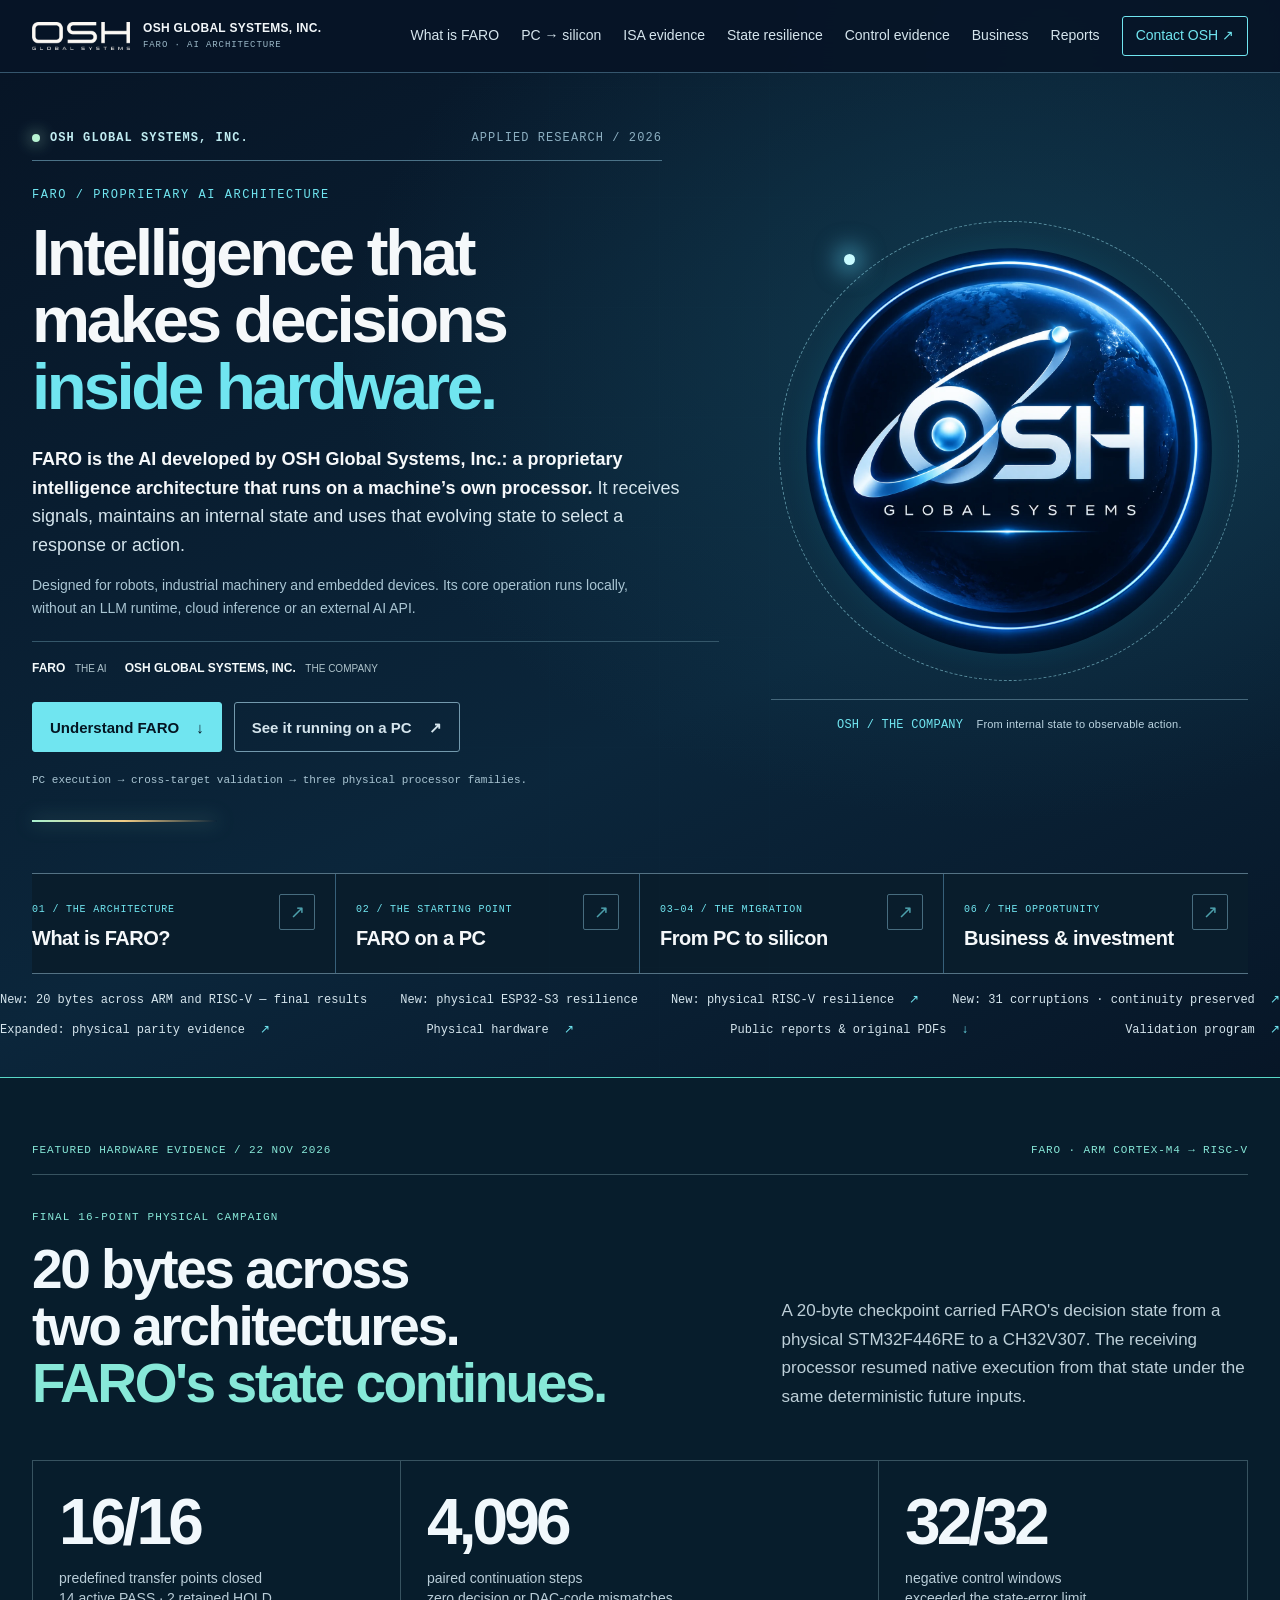
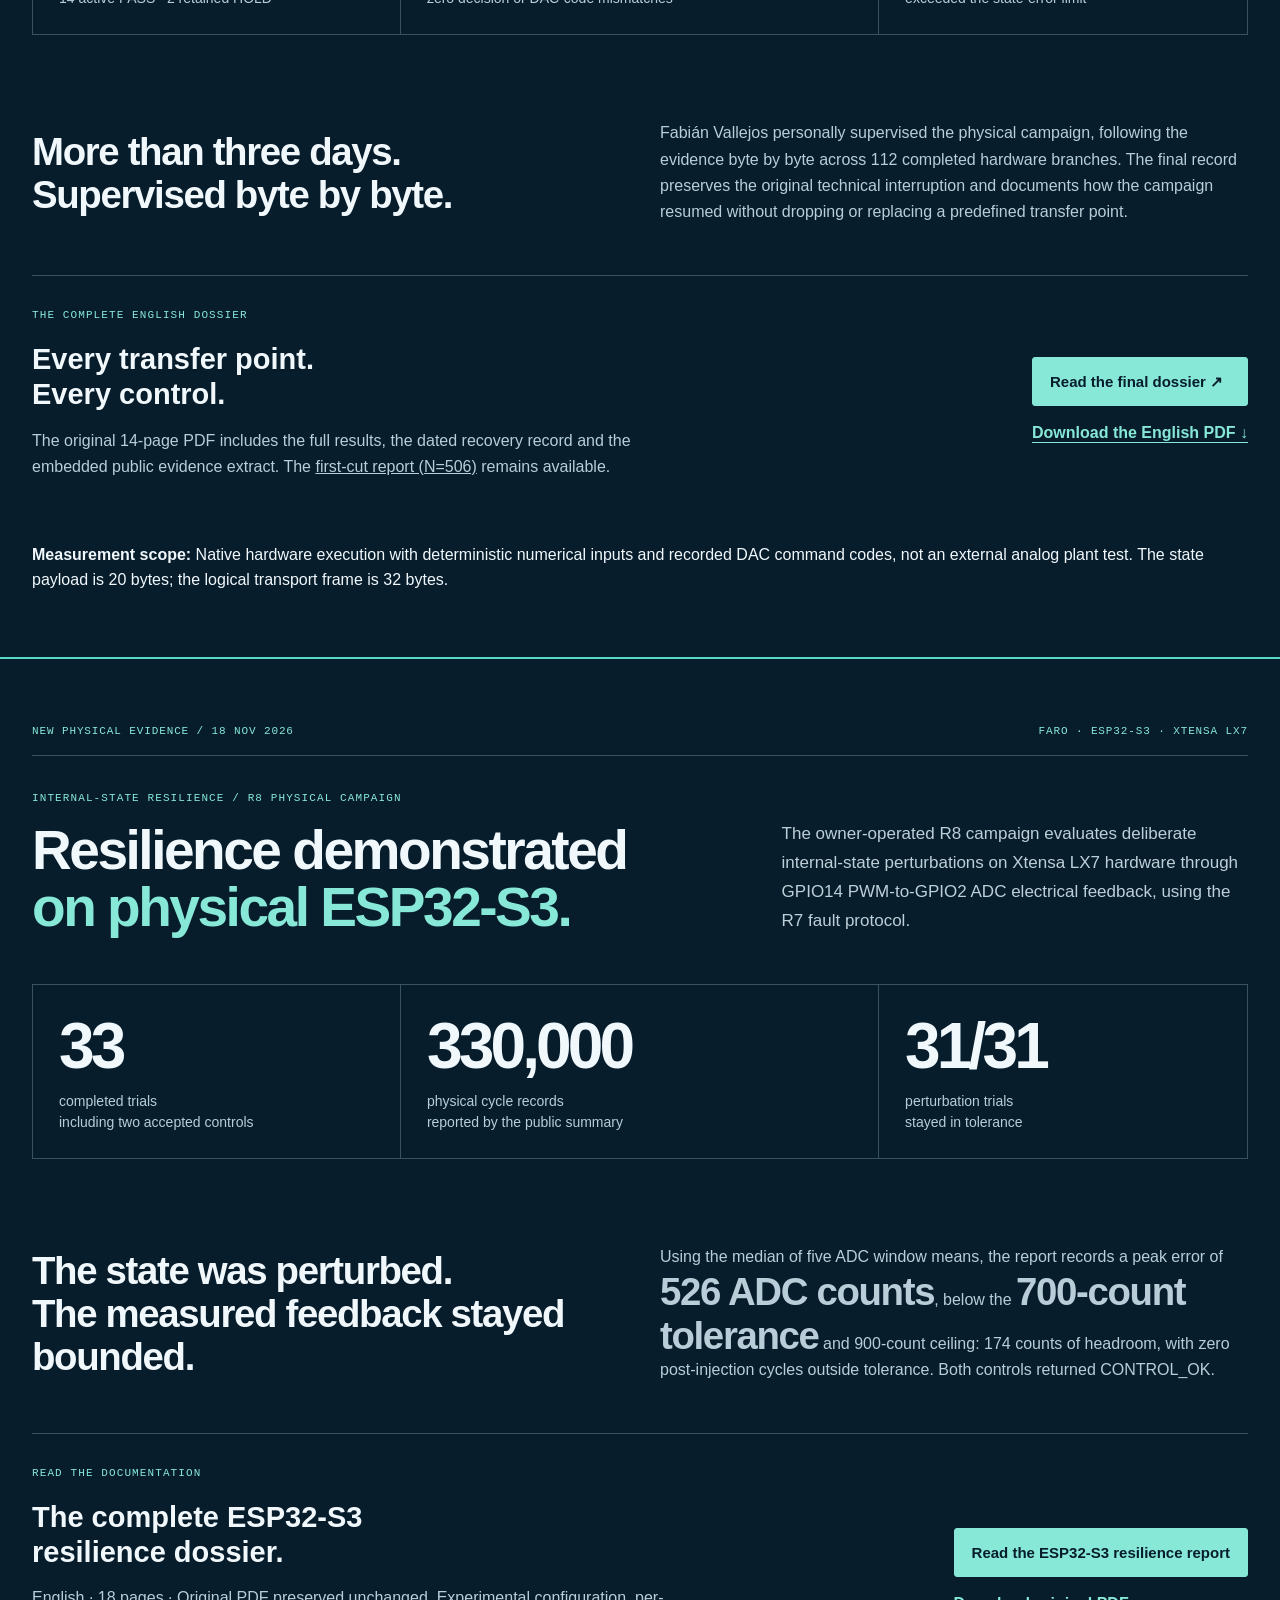
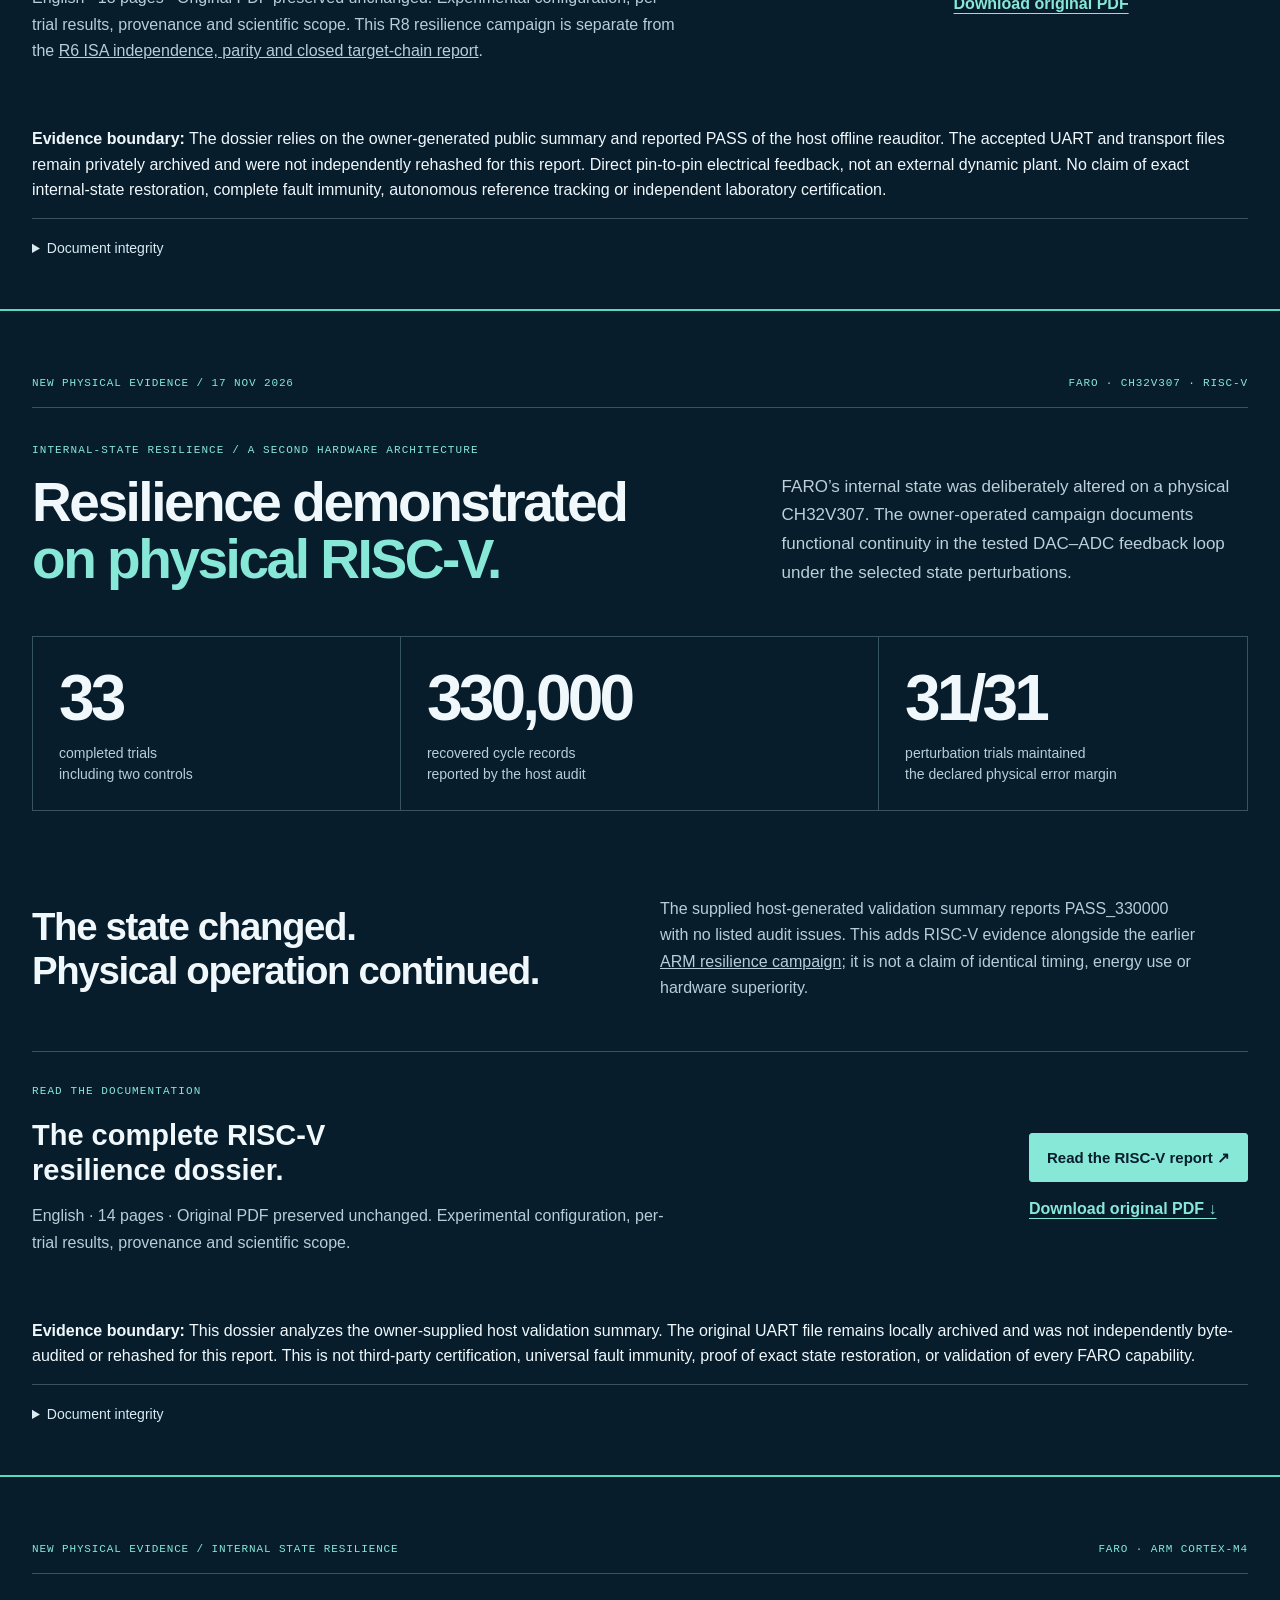
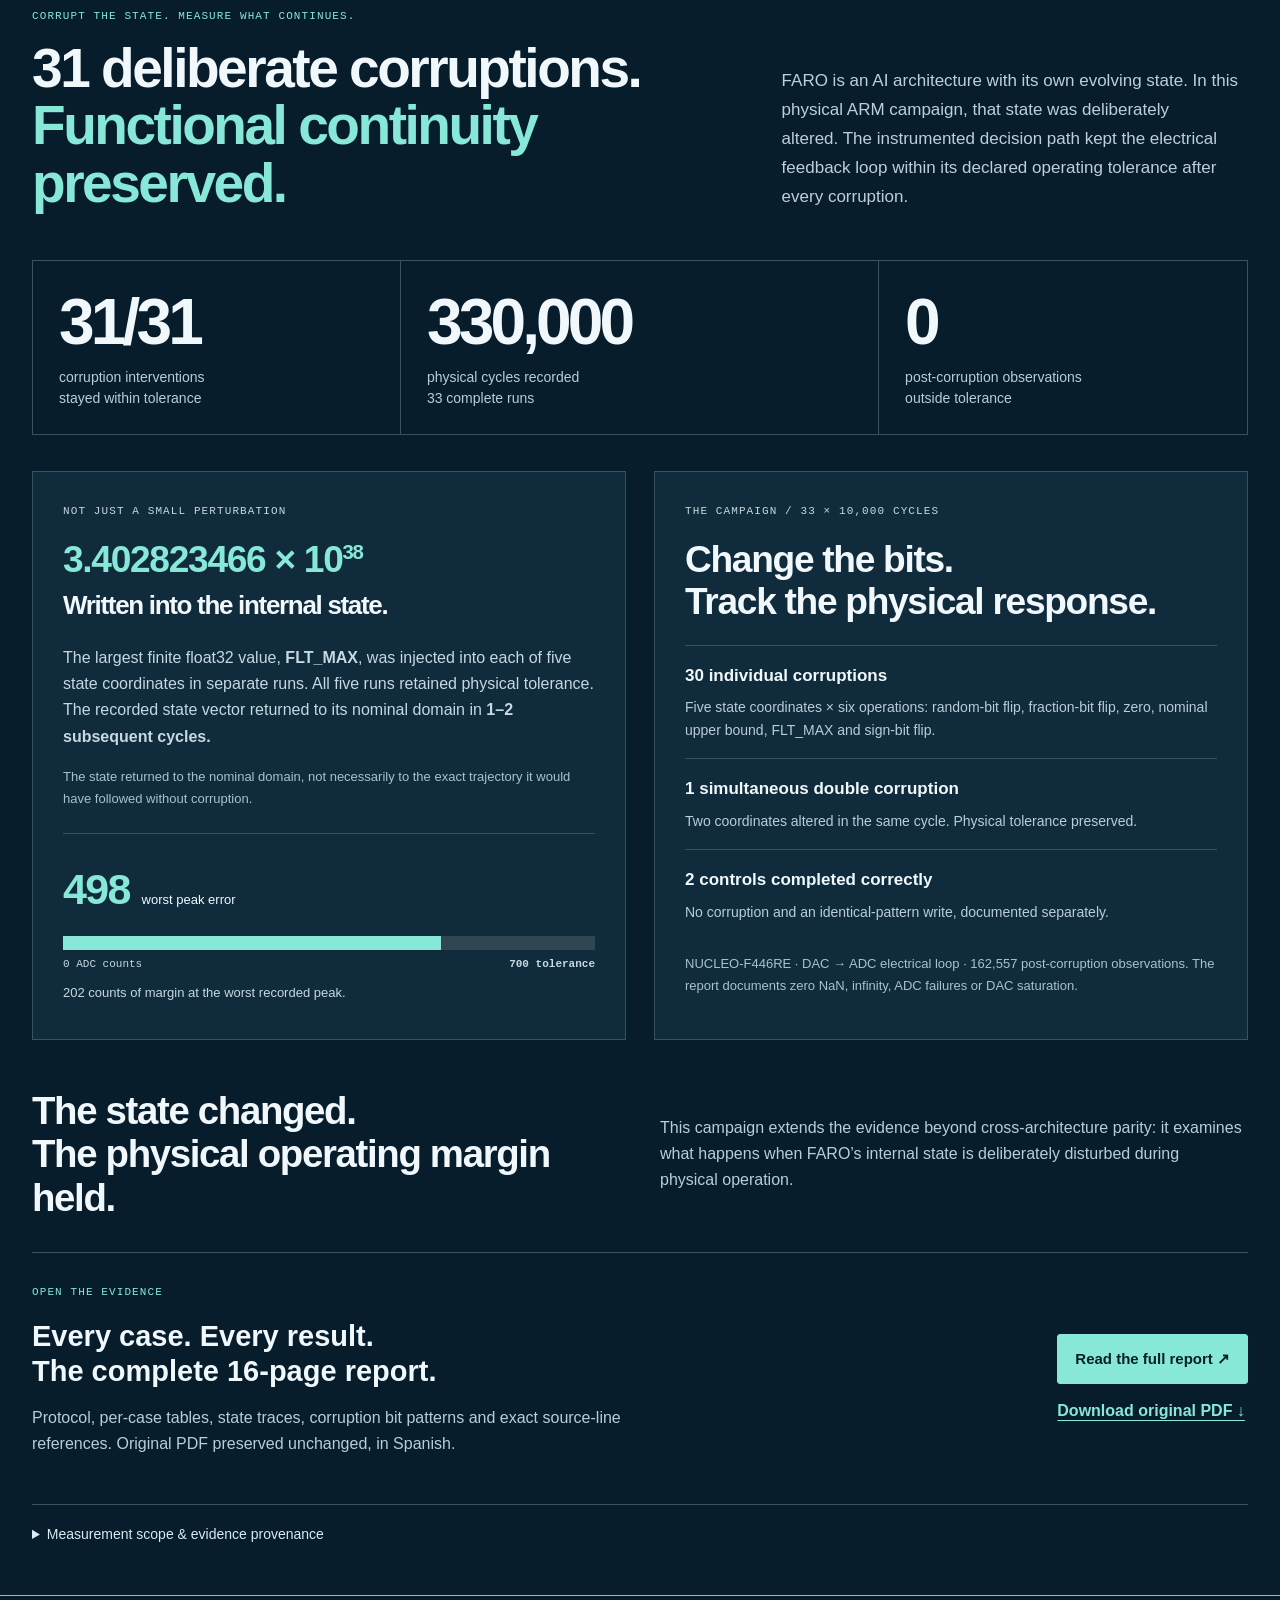
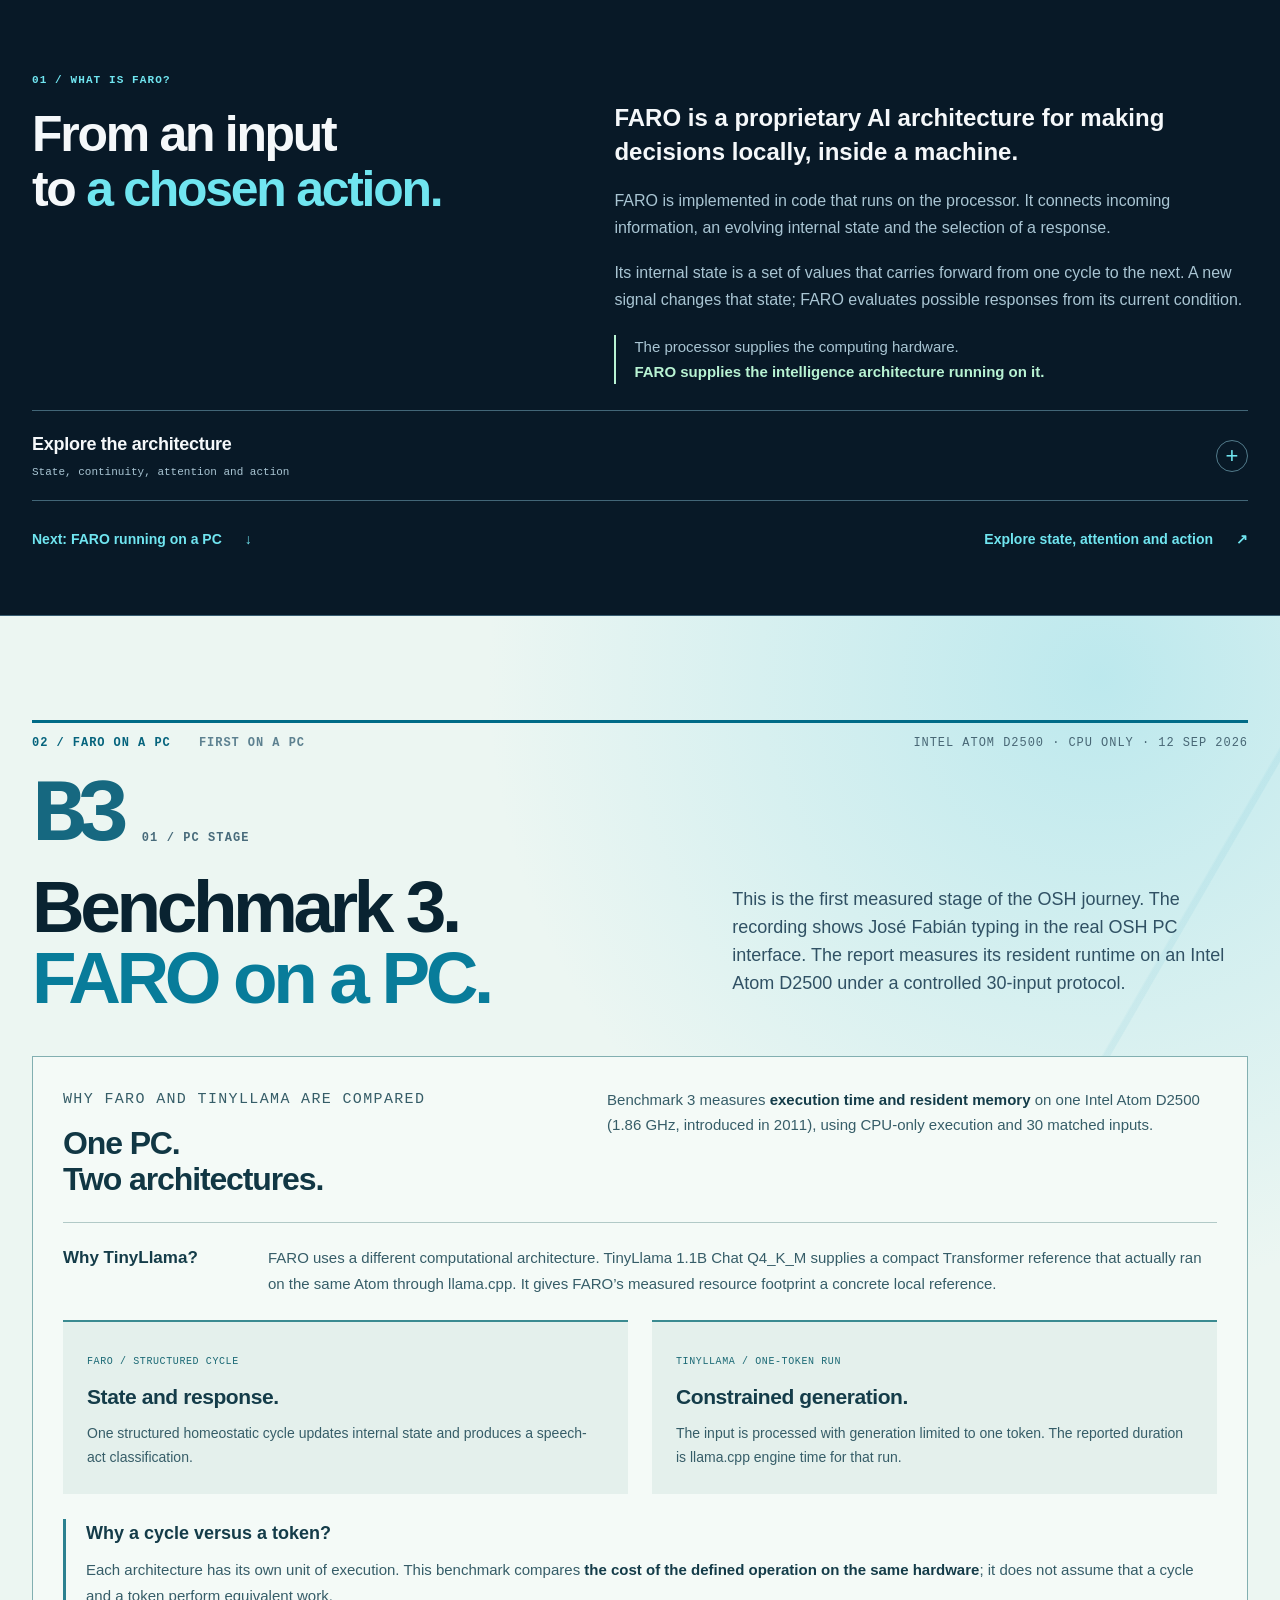
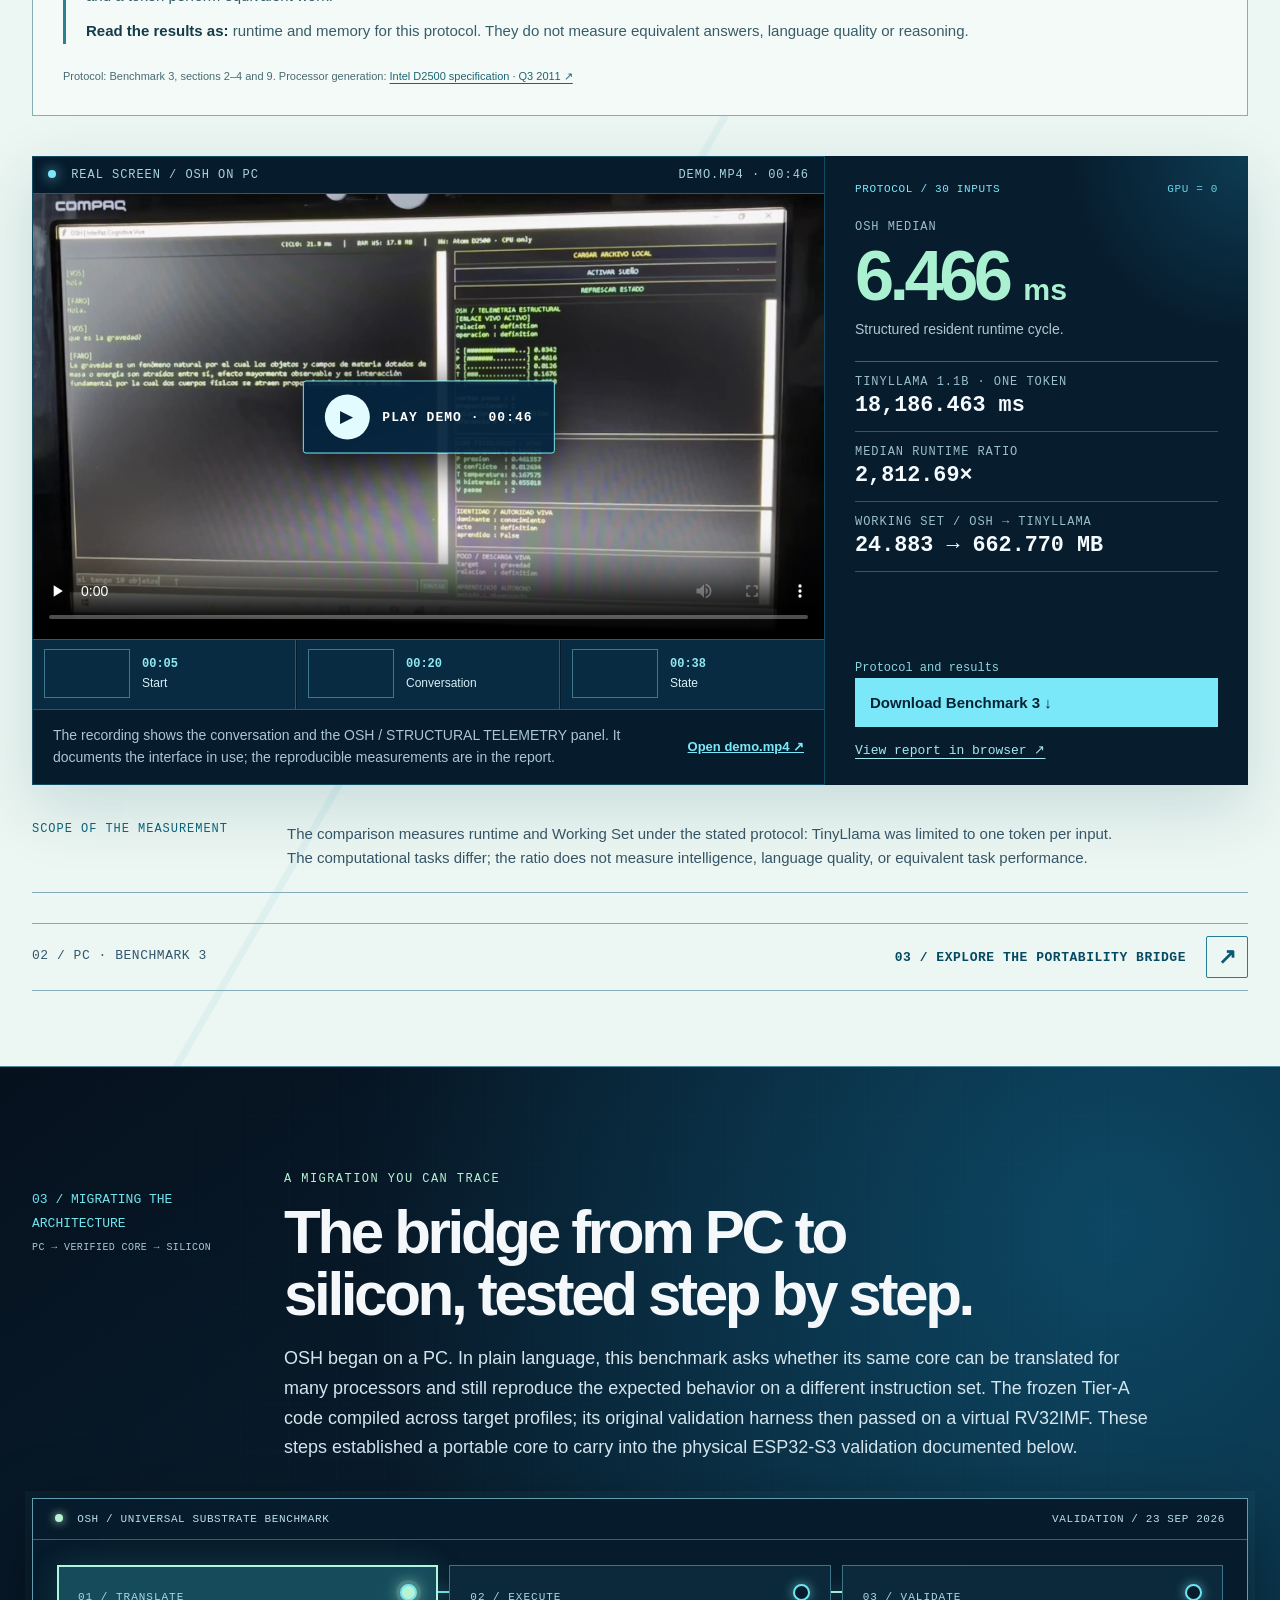
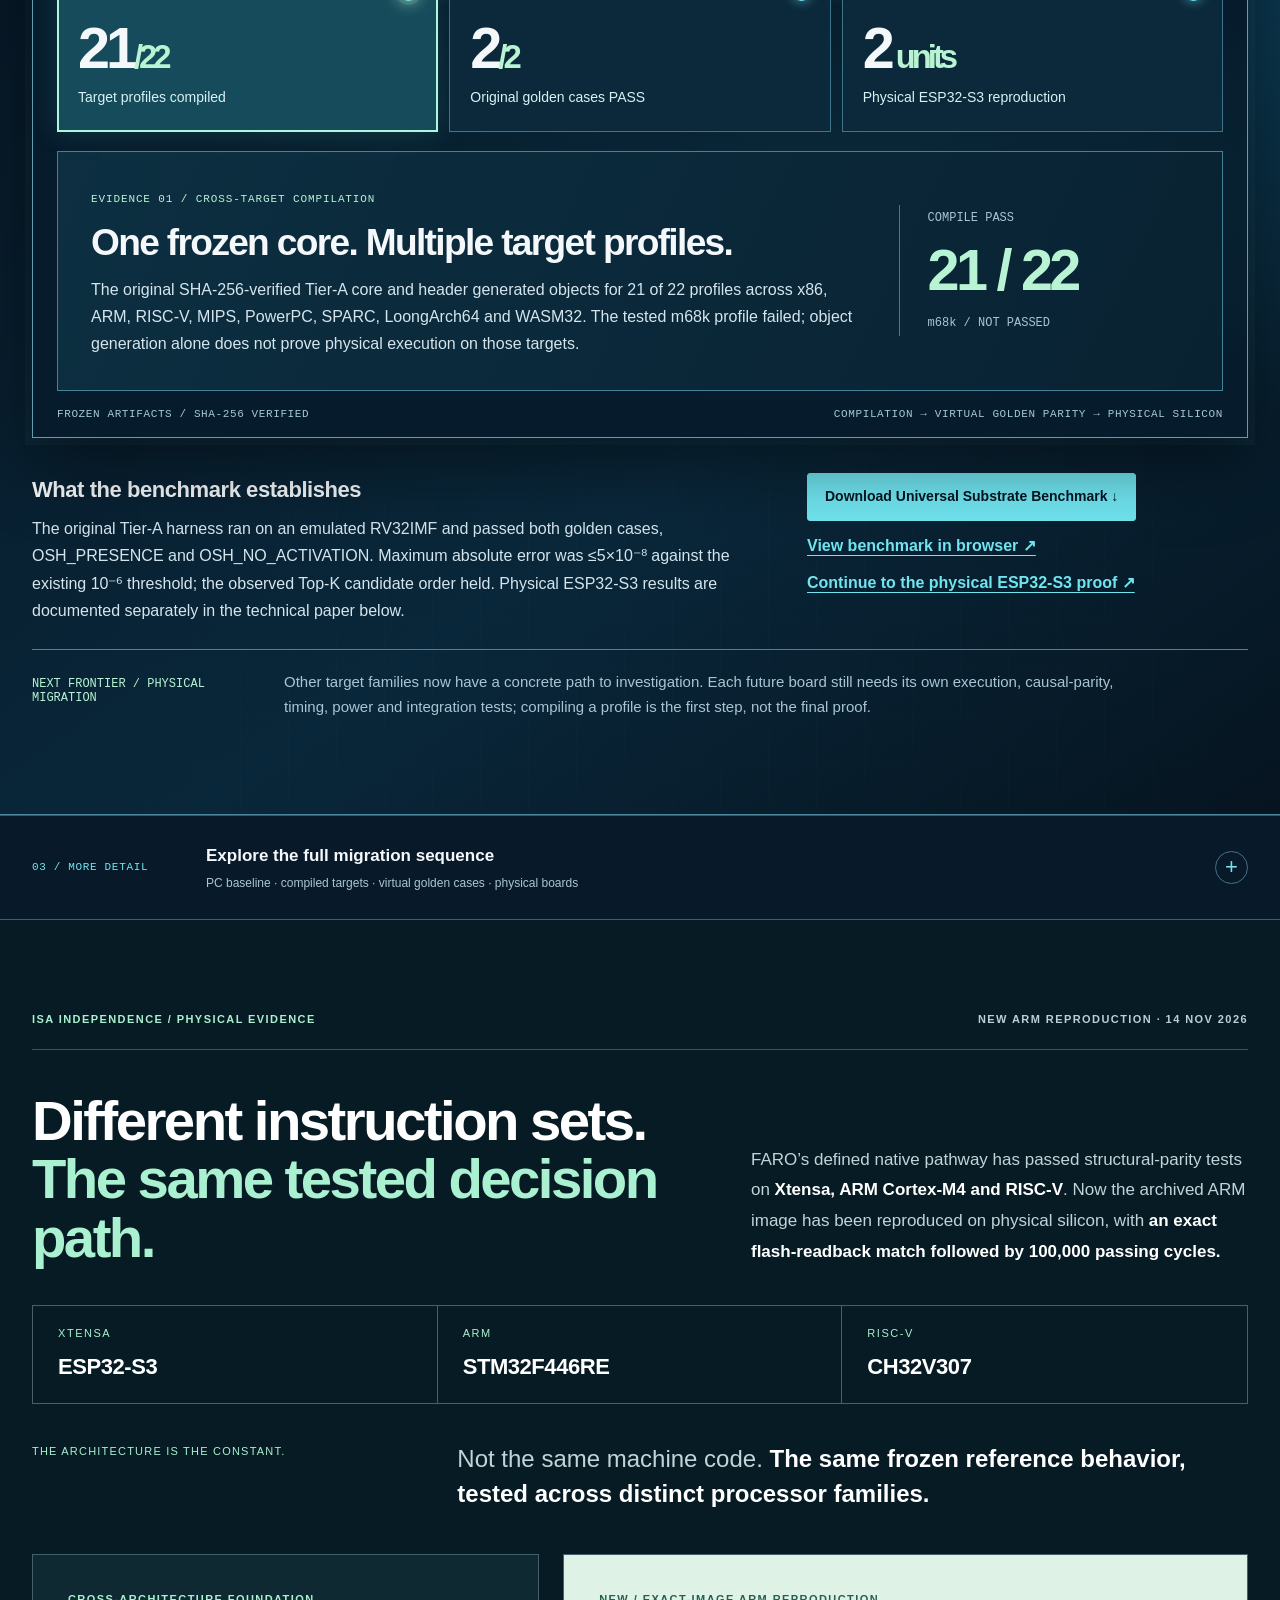
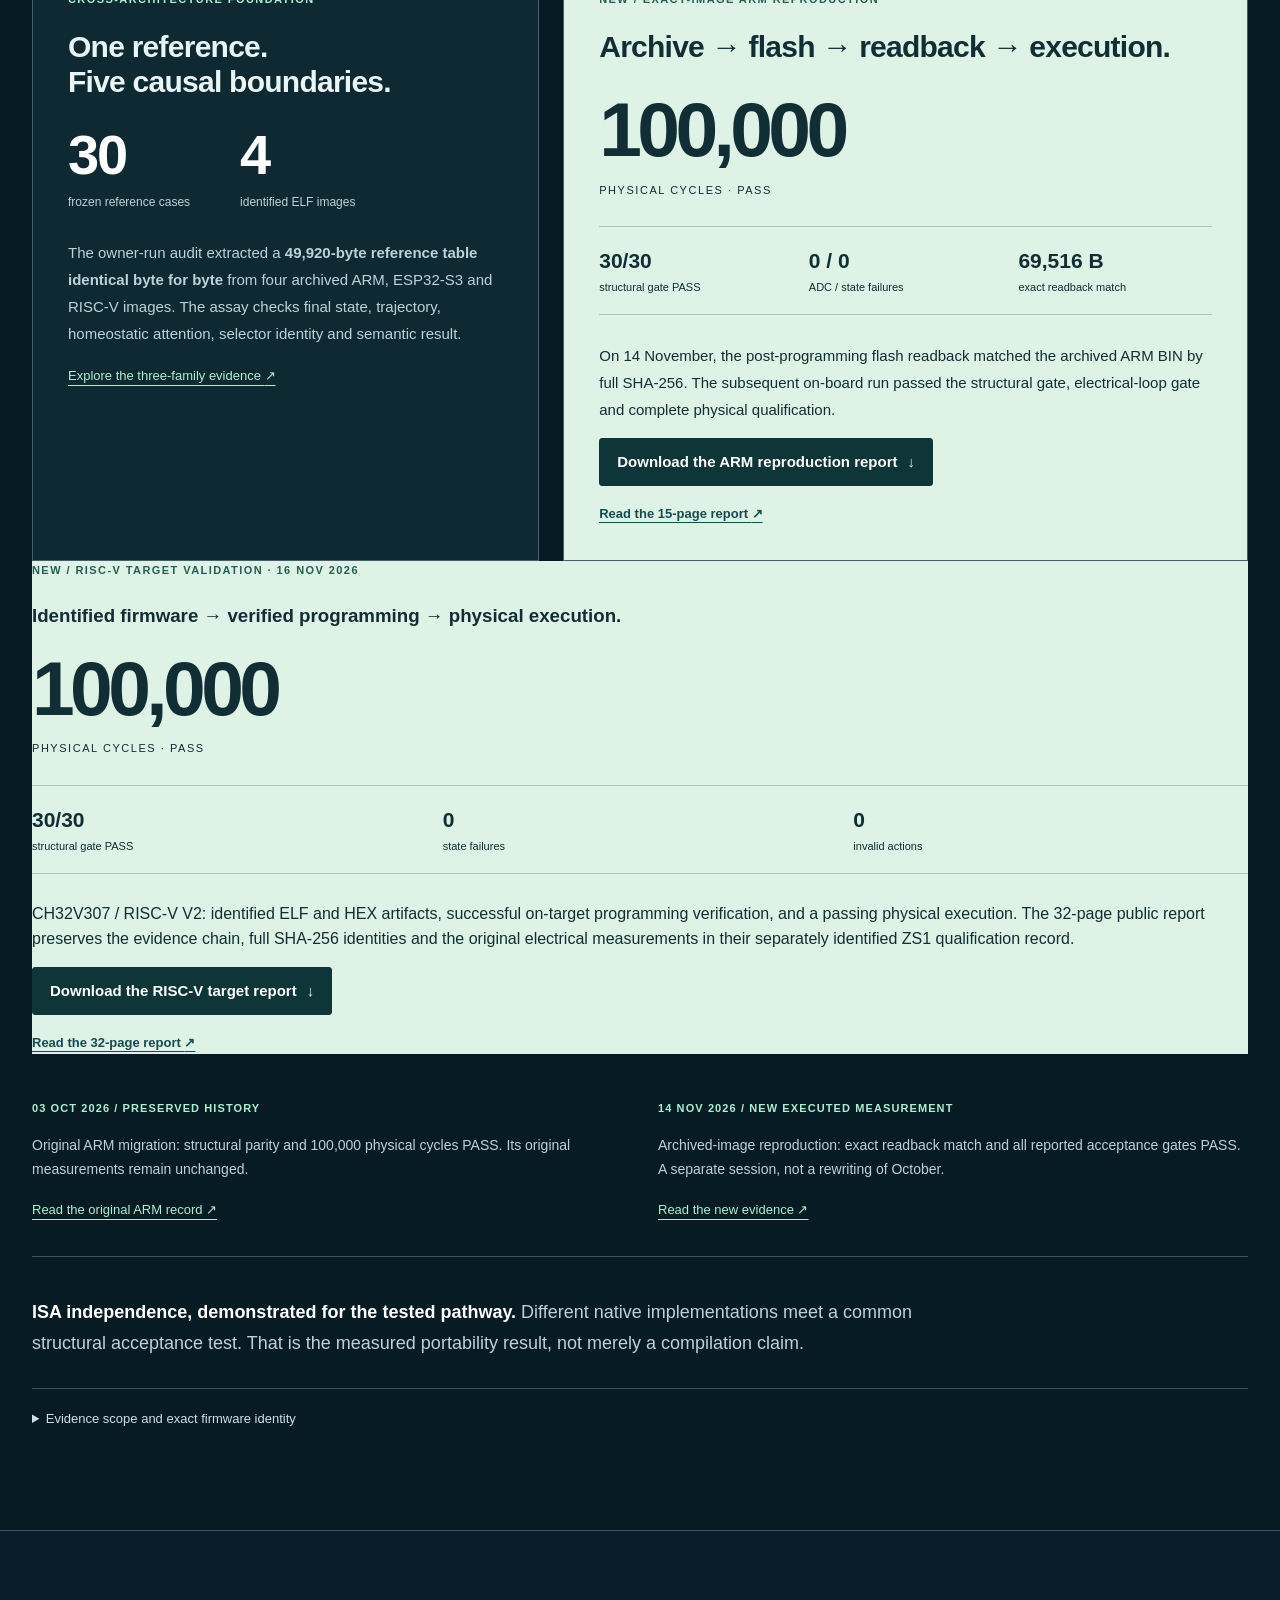
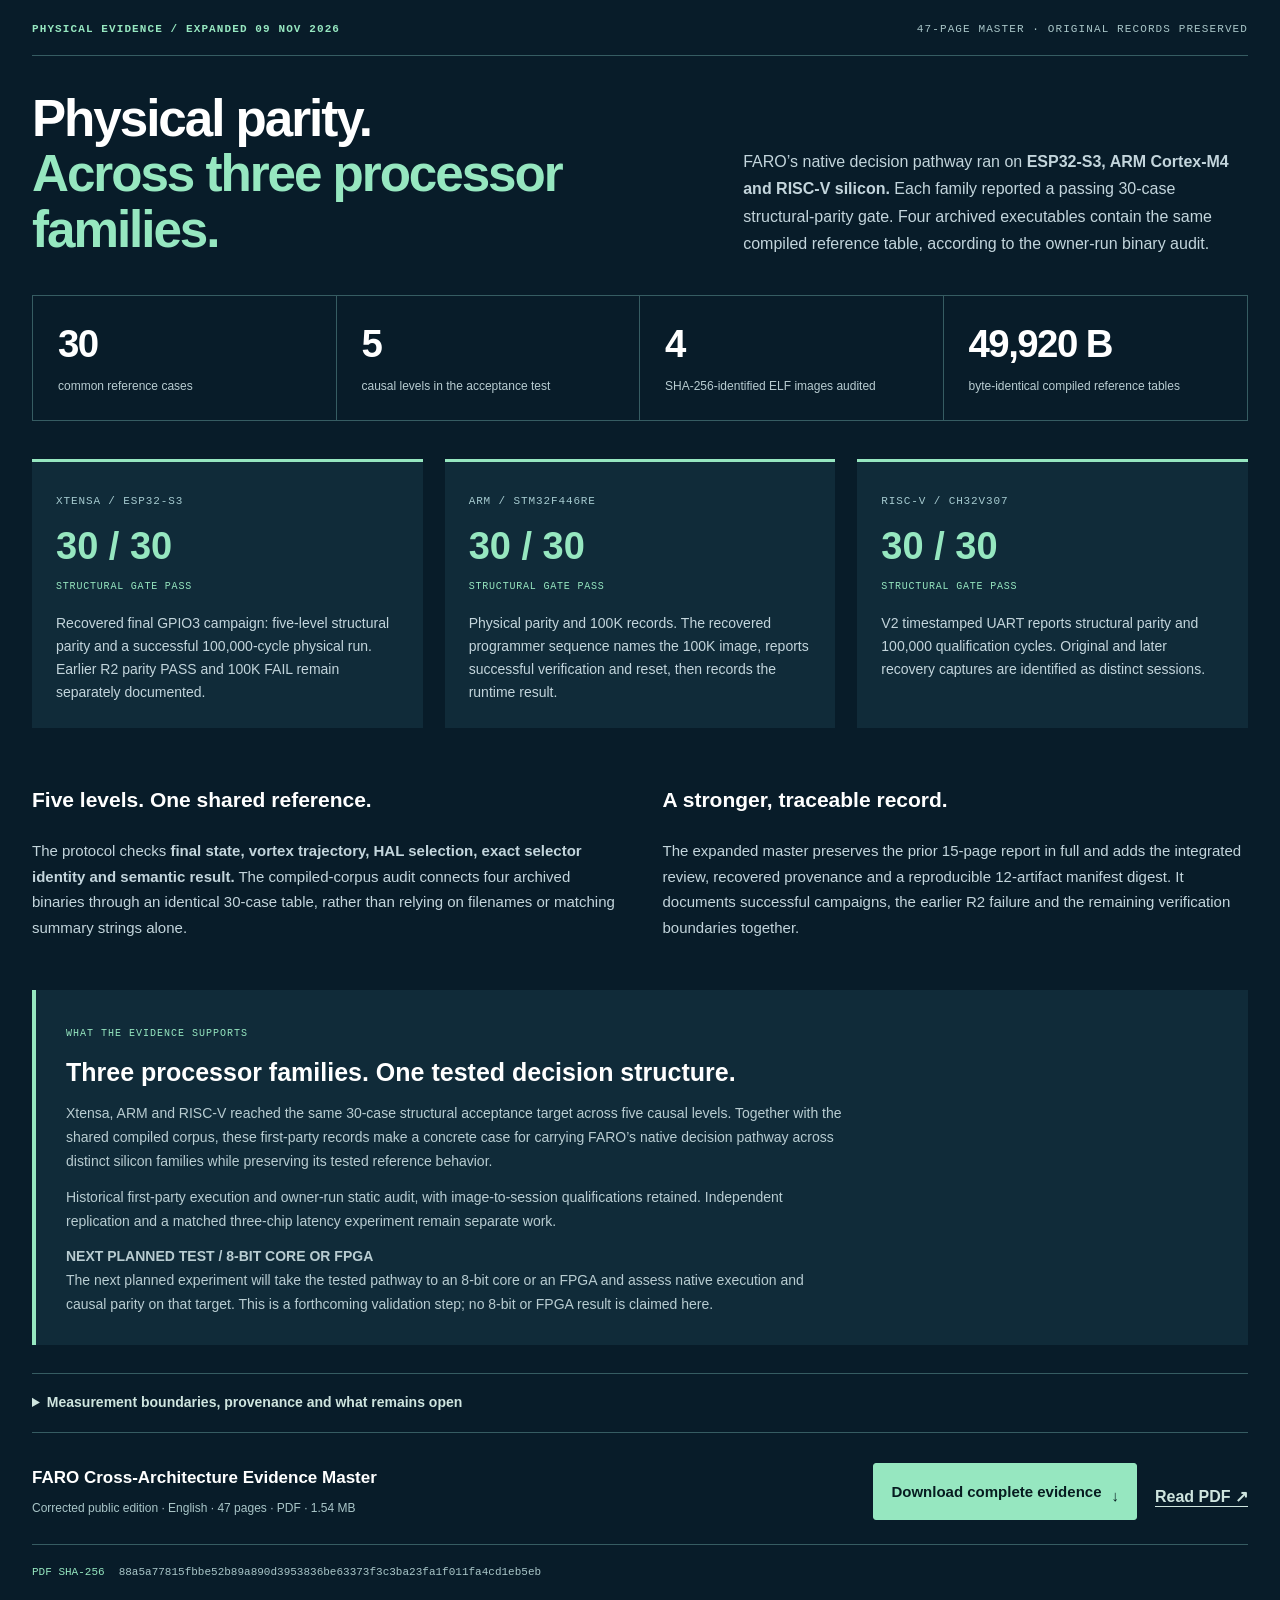
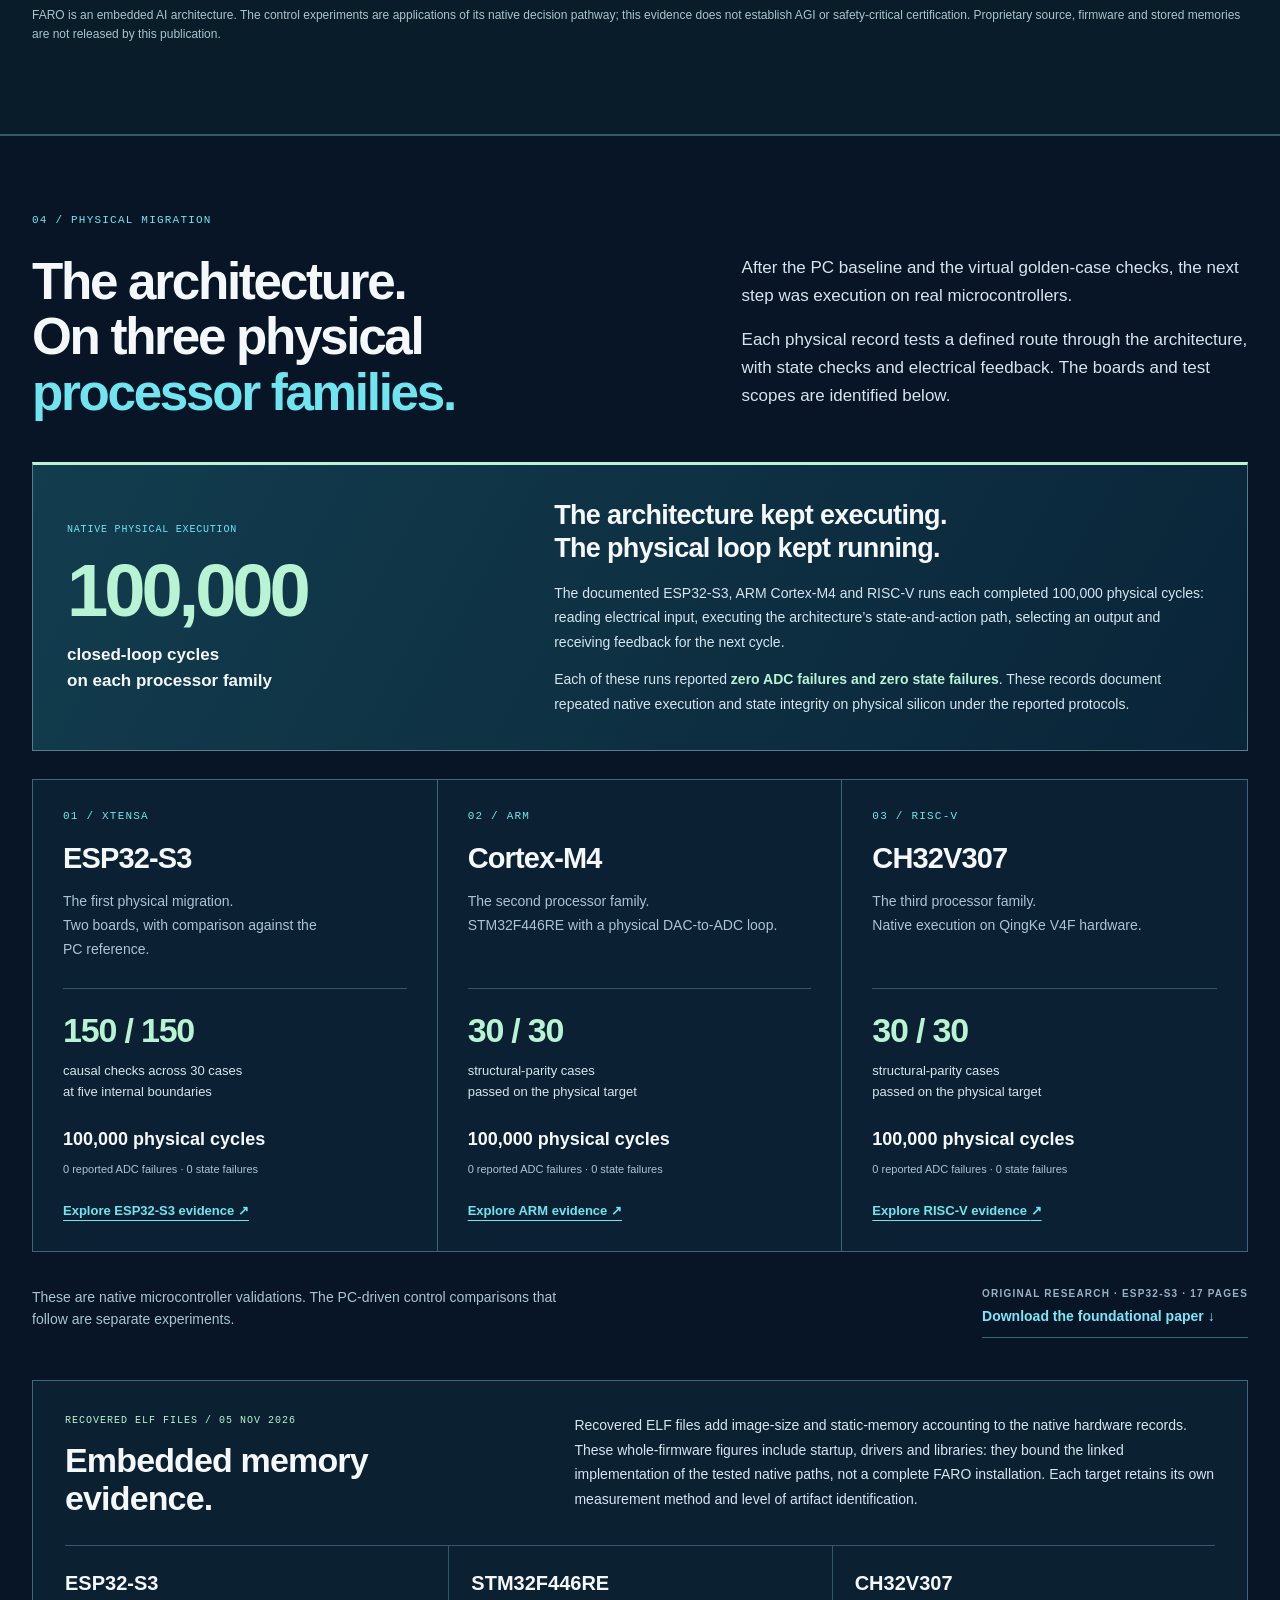
==== commit 6bfc12b4: "Feature FARO's final 16-point ARM to RISC-V hardware dossier" ====
--- a/index.html
+++ b/index.html
@@ -49,9 +49,17 @@
 <div class="actions"><a class="button" href="#que-es">Understand FARO <span aria-hidden="true">↓</span></a><a class="button secondary" href="#benchmark3">See it running on a PC <span aria-hidden="true">↗</span></a></div>
 <p class="iv-hero-foot">PC execution → cross-target validation → three physical processor families.</p>
 </div><figure class="hero-plate"><div class="hero-orbital"><div aria-hidden="true" class="orbit orbit-outer"></div><div aria-hidden="true" class="orbit orbit-inner"></div><img alt="OSH Global Systems orbital emblem" decoding="async" fetchpriority="high" height="1254" src="./assets/evidence-3a903c7cd8a52581.webp" width="1254"/></div><figcaption><span>OSH / THE COMPANY</span> From internal state to observable action.</figcaption></figure></div>
-<div aria-label="Start here" class="index iv-index"><a href="#que-es"><small>01 / THE ARCHITECTURE</small><b>What is FARO?</b></a><a href="#benchmark3"><small>02 / THE STARTING POINT</small><b>FARO on a PC</b></a><a href="#microcontroladores"><small>03–04 / THE MIGRATION</small><b>From PC to silicon</b></a><a href="#negocio"><small>06 / THE OPPORTUNITY</small><b>Business &amp; investment</b></a></div><nav aria-label="Quick access" class="quick-access"><a href="#faro-20b-n506-report">New: 20-byte state transfer from ARM to RISC-V</a><a href="#esp32s3-state-resilience">New: physical ESP32-S3 resilience</a><a href="#riscv-state-resilience">New: physical RISC-V resilience <span aria-hidden="true">↗</span></a><a href="#state-resilience">New: 31 corruptions · continuity preserved <span aria-hidden="true">↗</span></a><a href="#cross-architecture-parity">Expanded: physical parity evidence <span aria-hidden="true">↗</span></a><a href="#physical-migrations">Physical hardware <span aria-hidden="true">↗</span></a><a href="#documentos">Public reports &amp; original PDFs <span aria-hidden="true">↓</span></a><a href="#independent-validation">Validation program <span aria-hidden="true">↗</span></a></nav>
-</div>
-
+<div aria-label="Start here" class="index iv-index"><a href="#que-es"><small>01 / THE ARCHITECTURE</small><b>What is FARO?</b></a><a href="#benchmark3"><small>02 / THE STARTING POINT</small><b>FARO on a PC</b></a><a href="#microcontroladores"><small>03–04 / THE MIGRATION</small><b>From PC to silicon</b></a><a href="#negocio"><small>06 / THE OPPORTUNITY</small><b>Business &amp; investment</b></a></div><nav aria-label="Quick access" class="quick-access"><a href="#faro-20b-final">New: 20 bytes across ARM and RISC-V — final results</a><a href="#esp32s3-state-resilience">New: physical ESP32-S3 resilience</a><a href="#riscv-state-resilience">New: physical RISC-V resilience <span aria-hidden="true">↗</span></a><a href="#state-resilience">New: 31 corruptions · continuity preserved <span aria-hidden="true">↗</span></a><a href="#cross-architecture-parity">Expanded: physical parity evidence <span aria-hidden="true">↗</span></a><a href="#physical-migrations">Physical hardware <span aria-hidden="true">↗</span></a><a href="#documentos">Public reports &amp; original PDFs <span aria-hidden="true">↓</span></a><a href="#independent-validation">Validation program <span aria-hidden="true">↗</span></a></nav>
+</div>
+
+<section class="hsr-section" id="faro-20b-final" aria-labelledby="faro-20b-final-title"><div class="wrap">
+<div class="hsr-topline"><span>FEATURED HARDWARE EVIDENCE / 22 NOV 2026</span><span>FARO · ARM CORTEX-M4 → RISC-V</span></div>
+<div class="hsr-heading"><div><p class="hsr-eyebrow">FINAL 16-POINT PHYSICAL CAMPAIGN</p><h2 id="faro-20b-final-title">20 bytes across two architectures.<br/><em>FARO's state continues.</em></h2></div><p>A 20-byte checkpoint carried FARO's decision state from a physical STM32F446RE to a CH32V307. The receiving processor resumed native execution from that state under the same deterministic future inputs.</p></div>
+<div class="hsr-metrics"><div><strong>16/16</strong><span>predefined transfer points closed<br/>14 active PASS · 2 retained HOLD</span></div><div><strong>4,096</strong><span>paired continuation steps<br/>zero decision or DAC-code mismatches</span></div><div><strong>32/32</strong><span>negative control windows<br/>exceeded the state-error limit</span></div></div>
+<div class="hsr-verdict"><strong>More than three days.<br/>Supervised byte by byte.</strong><p>Fabián Vallejos personally supervised the physical campaign, following the evidence byte by byte across 112 completed hardware branches. The final record preserves the original technical interruption and documents how the campaign resumed without dropping or replacing a predefined transfer point.</p></div>
+<div class="hsr-evidence"><div><p class="hsr-eyebrow">THE COMPLETE ENGLISH DOSSIER</p><h3>Every transfer point.<br/>Every control.</h3><p>The original 14-page PDF includes the full results, the dated recovery record and the embedded public evidence extract. The <a href="#faro-20b-n506-report">first-cut report (N=506)</a> remains available.</p></div><div class="hsr-downloads"><a class="button" href="./FARO_OSH_20_BYTES_ARM_RISCV_16_POINT_FINAL_DOSSIER_EN.pdf" target="_blank" rel="noopener noreferrer">Read the final dossier ↗</a><a class="textlink" href="./FARO_OSH_20_BYTES_ARM_RISCV_16_POINT_FINAL_DOSSIER_EN.pdf" download="FARO_OSH_20_BYTES_ARM_RISCV_16_POINT_FINAL_DOSSIER_EN.pdf">Download the English PDF ↓</a></div></div>
+<p class="hsr-small"><strong>Measurement scope:</strong> Native hardware execution with deterministic numerical inputs and recorded DAC command codes, not an external analog plant test. The state payload is 20 bytes; the logical transport frame is 32 bytes.</p>
+</div></section>
 <section class="hsr-section" id="esp32s3-state-resilience" aria-labelledby="esp32s3-hsr-title"><div class="wrap">
 <div class="hsr-topline"><span>NEW PHYSICAL EVIDENCE / 18 NOV 2026</span><span>FARO · ESP32-S3 · XTENSA LX7</span></div>
 <div class="hsr-heading"><div><p class="hsr-eyebrow">INTERNAL-STATE RESILIENCE / R8 PHYSICAL CAMPAIGN</p><h2 id="esp32s3-hsr-title">Resilience demonstrated<br/><em>on physical ESP32-S3.</em></h2></div><p>The owner-operated R8 campaign evaluates deliberate internal-state perturbations on Xtensa LX7 hardware through GPIO14 PWM-to-GPIO2 ADC electrical feedback, using the R7 fault protocol.</p></div>
@@ -542,7 +550,7 @@
 <p class="rc29-eyebrow">From evidence to integration</p><h2 id="rc29-integration-title">Start with a defined<br/><em>control task.</em></h2></div>
 <div class="rc29-integration-copy"><p>FARO’s public evidence covers execution on microcontrollers and physical electrical-control comparisons. OSH Global Systems offers this proprietary architecture as a basis for discussing licensing and integration with hardware manufacturers.</p><p>A concrete integration begins with the device, its sensor inputs, its actuator interface and the behavior it needs to achieve. Product-level performance belongs to that complete system.</p><div class="rc29-integration-links"><a class="button" href="#contacto">Discuss licensing &amp; integration <span aria-hidden="true">↗</span></a><a href="#control-benchmarks">Review the physical evidence ↗</a></div></div>
 </div></section></div></details>
-<section class="rule" id="documentos"><div class="wrap"><div class="section-head"><div class="no">07 / ORIGINAL REPORTS</div><div><h2>The complete evidence library.</h2><p>The evidence library includes 21 report entries and 22 preserved PDF files, including the original and alternate memory-report editions. It now includes internal-state resilience, exact-image ARM reproduction, Benchmark 3, the physical ESP32-S3 paper, the Universal Substrate Benchmark, and the October 2026 public cross-architecture whitepaper covering the new physical ARM milestone. The full collection also includes physical RISC-V validation, fixed-PID and PID Oracle comparisons, adaptive RLS-CE, and the RC slew-floor analysis. Each report keeps its own test date, protocol and measurement scope.</p></div></div><div class="library-tools" hidden=""><div class="library-search"><label for="report-search">Find a report</label><div class="search-input"><span aria-hidden="true">⌕</span><input aria-controls="report-list" autocomplete="off" id="report-search" placeholder="Search titles, hardware or protocols…" type="search"/></div></div><div class="library-filter"><label for="report-category">Evidence area</label><select aria-controls="report-list" id="report-category"><option value="all">All evidence</option><option value="architecture">Architecture &amp; hardware</option><option value="control">Control comparisons</option><option value="validation">Memory &amp; validation</option></select></div><button class="library-reset" type="button">Reset</button><p aria-atomic="true" aria-live="polite" id="report-count" role="status">20 reports available</p></div><div class="docs" id="report-list"><article class="doc" data-category="validation" id="faro-20b-n506-report"><small>NEW / CROSS-ISA STATE CONTINUITY / 20 NOV 2026</small><h3>FARO: 20-Byte State Transfer from ARM to RISC-V</h3><p>Physical native execution at N = 506, the first completed cut of 16 predeclared. A 20-byte checkpoint in a 32-byte frame supported 256 subsequent steps. Zero decision or DAC-code differences. Both negative controls also matched those outputs, but exceeded the state tolerance; the transfer did not (maximum deviation 2.3841858 × 10⁻⁷ vs 10⁻⁵). Deterministic input, not an analog plant test or a complete campaign.</p><span class="doc-file-meta">PDF · 6 pages · 180 KB · English</span><a href="./FARO_OSH_20_BYTES_CONTINUIDAD_ARM_RISCV_N506-3.pdf" download="FARO_OSH_20_BYTES_CONTINUIDAD_ARM_RISCV_N506-3.pdf">Download the 20-byte continuity report</a><a class="doc-view" href="./FARO_OSH_20_BYTES_CONTINUIDAD_ARM_RISCV_N506-3.pdf" target="_blank" rel="noopener noreferrer">View English PDF</a><details><summary>English edition integrity</summary><p>SHA-256: <code>8a21ff8f2bd8fa183f80cdf40795773ed15ae9a62c25d208b6c844fedcfc3724</code></p></details></article><article class="doc" data-category="control" id="esp32s3-r8-report"><small>NEW / ESP32-S3 RESILIENCE / 18 NOV 2026</small><h3>Internal-State Resilience — Physical ESP32-S3 R8 Validation</h3><p>Owner-operated Xtensa LX7 campaign: 33 trials, 330,000 physical cycle records, 31/31 perturbations stayed in tolerance and 2/2 controls accepted. Reported peak error: 526 ADC counts using the median of five ADC window means, against a 700-count tolerance. Direct PWM-to-ADC electrical feedback. Full measurement scope, private-artifact audit limits and provenance in the original English dossier; no independent laboratory certification.</p><span class="doc-file-meta">PDF · 18 pages · 205 KB · English</span><a href="./OSH_FARO_ESP32S3_R8_Physical_Resilience_Final_EN.pdf" download="OSH_FARO_ESP32S3_R8_Physical_Resilience_Final_EN.pdf">Download ESP32-S3 resilience report</a><a class="doc-view" href="./OSH_FARO_ESP32S3_R8_Physical_Resilience_Final_EN.pdf" target="_blank" rel="noopener noreferrer">View original PDF</a><a href="#esp32s3-state-resilience">Explore the physical results</a></article><article class="doc" data-category="validation" id="esp32s3-r6-report"><small>NEW / ESP32-S3 R6 / 18 NOV 2026</small><h3>ESP32-S3 R6 — ISA Independence, Parity &amp; Closed Target Chain</h3><p>Evidence for ISA independence through native Xtensa LX7 execution, structural parity and a closed target chain: the owner-operated report documents 30/30 structural parity cases, 100,000 GPIO14 PWM-to-GPIO2 ADC feedback cycles and 1,600,000 physical ADC conversions. The reported chain links the identified firmware, four same-session RAM readbacks and physical run to the audited public summary. Direct-jumper electrical feedback, not an external dynamic plant. No independent laboratory certification or third-party rehashing of the owner-retained raw artifacts.</p><span class="doc-file-meta">PDF · 24 pages · 181 KB · English</span><a href="./OSH_FARO_ESP32S3_R6_FINAL_PHYSICAL_VALIDATION_COMPLETE_EN.pdf" download="OSH_FARO_ESP32S3_R6_FINAL_PHYSICAL_VALIDATION_COMPLETE_EN.pdf">Download ESP32-S3 R6 report ↓</a><a class="doc-view" href="./OSH_FARO_ESP32S3_R6_FINAL_PHYSICAL_VALIDATION_COMPLETE_EN.pdf" target="_blank" rel="noopener noreferrer">View original PDF ↗</a><details><summary>Original PDF integrity</summary><p>SHA-256: <code>c7e0f71628c72051c623a8f30be24ee3fe72318d0bf0a8a5dfc6a788a89cf587</code></p></details></article><article class="doc" data-category="control"><small>NEW / RISC-V RESILIENCE / 17 NOV 2026</small><h3>Internal-State Resilience — Physical RISC-V Validation</h3><p>CH32V307 owner-operated physical campaign. Functional continuity under selected internal-state perturbations, documented through the supplied host validation summary. Full scope and provenance in the original English dossier.</p><span class="doc-file-meta">PDF · 14 pages · 140 KB</span><a href="./OSH_FARO_RISCV_RESILIENCE_33_330K_20261117_EN.pdf" download="OSH_FARO_RISCV_RESILIENCE_33_330K_20261117_EN.pdf">Download RISC-V resilience report ↓</a><a class="doc-view" href="./OSH_FARO_RISCV_RESILIENCE_33_330K_20261117_EN.pdf" target="_blank" rel="noopener noreferrer">View PDF ↗</a><a href="#riscv-state-resilience">Explore the physical results ↗</a></article><article class="doc" data-category="architecture"><small>NEW / RISC-V TARGET / 16 NOV 2026</small><h3>RISC-V V2 — Physical Target Validation</h3><p>32 pages · identified firmware, verified on-target programming, 30/30 structural parity and 100,000 physical cycles PASS. Full artifact hashes and original ZS1 electrical qualification records.</p><span class="doc-file-meta">PDF · 32 pages</span><a href="./OSH_FARO_RISCV_TARGET_V2_20261116_EN_PUBLIC_AUDITED.pdf" download="OSH_FARO_RISCV_TARGET_V2_20261116_EN_PUBLIC_AUDITED.pdf">Download RISC-V target report ↗</a><a href="./OSH_FARO_RISCV_TARGET_V2_20261116_EN_PUBLIC_AUDITED.pdf" target="_blank" rel="noopener noreferrer">View PDF ↗</a></article><article class="doc" data-category="validation"><small>14 / ARM EXACT-IMAGE VALIDATION / 14 NOV 2026</small><h3>ARM Physical Validation — Exact-Image Reproduction</h3><p>Preserved ARM validation report: identified firmware image, flash readback comparison and physical 100,000-cycle execution. This later campaign is distinct from the historical October record.</p><span class="doc-file-meta">PDF · 1.23 MB · English</span><a href="./OSH_ARM_VALIDATION_20261114_EN.pdf" download="OSH_ARM_VALIDATION_20261114_EN.pdf">Download ARM validation ↓</a><a class="doc-view" href="./OSH_ARM_VALIDATION_20261114_EN.pdf" target="_blank" rel="noopener noreferrer">View PDF ↗</a><a href="#isa-independence">Explore ISA evidence ↗</a></article><article class="doc" data-category="validation"><small>16 / HISTORICAL MEMORY RECORD / 04 NOV 2026</small><h3>Memory on Physical Silicon — Historical Memorandum</h3><p>3-page earlier evidence register for ESP32-S3 Step20, ARM 100K and RISC-V R1. Retained as historical context; R1 figures are not the V2 100K firmware. Read alongside the later recovered ELF memory report.</p><span class="doc-file-meta">PDF · 96 KB · English</span><a href="./faro.pdf" download="faro.pdf">Download historical memory record ↓</a><a class="doc-view" href="./faro.pdf" target="_blank" rel="noopener noreferrer">View PDF ↗</a></article><article class="doc" data-category="validation"><small>15 / INTERNAL STATE RESILIENCE / NOV 2026</small><h3>FARO / OSH — Internal State Resilience</h3><p>33 physical ARM runs · 31 deliberate corruptions within tolerance · 330,000 recorded cycles. Full protocol, results, state traces and source-line references. Original report in Spanish.</p><span class="doc-file-meta">PDF · 16 pages · 209 KB</span><a href="./FARO_OSH_INTERNAL_STATE_RESILIENCE_ARM_33_REPORT.pdf" download="FARO_OSH_INTERNAL_STATE_RESILIENCE_ARM_33_REPORT.pdf">Download resilience report ↓</a><a class="doc-view" href="./FARO_OSH_INTERNAL_STATE_RESILIENCE_ARM_33_REPORT.pdf" target="_blank" rel="noopener noreferrer">View PDF ↗</a><a href="#state-resilience">Explore the physical results ↗</a></article><article class="doc" data-category="architecture"><small>13 / PARITY / 09 NOV 2026</small><h3>Cross-Architecture Physical Execution, Decision Parity and Latency Evidence</h3><p>47-page evidence master · original report preserved in full; integrated review, recovered provenance, 30-case records, compiled-table identity, campaign-specific latency and reproducible manifest digest.</p><span class="doc-file-meta">PDF · 1.54 MB</span><a aria-label="Download Cross-Architecture Physical Execution, Decision Parity and Latency Evidence (PDF)" download="FARO_CROSS_ARCHITECTURE_COMPLETE_PARITY_EN.pdf" href="./FARO_CROSS_ARCHITECTURE_COMPLETE_PARITY_EN.pdf">Download complete evidence ↗</a><a class="doc-view" href="./FARO_CROSS_ARCHITECTURE_COMPLETE_PARITY_EN.pdf" target="_blank" rel="noopener noreferrer">View PDF ↗</a></article><article class="doc" data-category="architecture"><small>01 / PAPER / 21 SEP 2026</small><h3>Physical Validation of an Autonomous Homeostatic Cognitive Architecture</h3><p>17 pages · physical silicon, parity, endurance, oscilloscope, and analog loop.</p><span class="doc-file-meta">PDF · 893 KB</span><a aria-label="Download Physical Validation of an Autonomous Homeostatic Cognitive Architecture (PDF)" download="osh_global_systems_vallejos_2026.pdf" href="./osh_global_systems_vallejos_2026.pdf">Download paper ↗</a><a aria-label="View Physical Validation of an Autonomous Homeostatic Cognitive Architecture (PDF, opens in a new tab)" class="doc-view" href="./osh_global_systems_vallejos_2026.pdf" rel="noopener noreferrer" target="_blank">View PDF ↗</a></article><article class="doc" data-category="architecture"><small>02 / BENCHMARK / 12 SEP 2026</small><h3>Architectural Runtime Benchmark 3</h3><p>17 pages · CPU-only protocol, latency, Working Set, repetition, and interpretation.</p><span class="doc-file-meta">PDF · 360 KB</span><a aria-label="Download Architectural Runtime Benchmark 3 (PDF)" download="OSH_Benchmark_3_Report.pdf" href="./OSH_Benchmark_3_Report.pdf">Download Benchmark 3 ↗</a><a aria-label="View Architectural Runtime Benchmark 3 (PDF, opens in a new tab)" class="doc-view" href="./OSH_Benchmark_3_Report.pdf" rel="noopener noreferrer" target="_blank">View PDF ↗</a></article><article class="doc" data-category="architecture"><small>03 / UNIVERSAL SUBSTRATE / 23 SEP 2026</small><h3>Universal Substrate Benchmark</h3><p>20 pages · 21/22 compiled target profiles, RV32IMF virtual golden parity, physical ESP32-S3 evidence and Appendix F.</p><span class="doc-file-meta">PDF · 58 KB</span><a aria-label="Download Universal Substrate Benchmark (PDF)" download="OSH_Universal_Substrate_Benchmark_FINAL_2026.pdf" href="./OSH_Universal_Substrate_Benchmark_FINAL_2026.pdf">Download benchmark ↗</a><a href="./OSH_Universal_Substrate_Benchmark_FINAL_2026.pdf" rel="noopener noreferrer" target="_blank">View report ↗</a></article><article class="doc" data-category="architecture"><small>04 / WHITEPAPER / OCT 2026</small><h3>Physical Cross-Architecture Evidence</h3><p>Public technical whitepaper · PC → substrate → ESP32-S3 → STM32F446RE / ARM Cortex-M4, with parity, 100K physical loop, oscilloscope, power boundary and artifact integrity.</p><span class="doc-file-meta">PDF · 995 KB</span><a aria-label="Download Physical Cross-Architecture Evidence (PDF)" download="OSH_Public_Whitepaper_Cross_Architecture_Evidence_2026.pdf" href="./OSH_Public_Whitepaper_Cross_Architecture_Evidence_2026.pdf">Download whitepaper ↗</a><a aria-label="View Physical Cross-Architecture Evidence (PDF, opens in a new tab)" class="doc-view" href="./OSH_Public_Whitepaper_Cross_Architecture_Evidence_2026.pdf" rel="noopener noreferrer" target="_blank">View PDF ↗</a></article><article class="doc rv26-report-card" data-category="architecture"><small>05 / RISC-V + PID / 09 OCT 2026</small><h3>Physical RISC-V Validation &amp; FARO V2 / PID Benchmark</h3><p>14 pages · CH32V307 native parity and 100K physical cycles, matched host-controller comparison, disturbance recovery, original scope capture, board power observations and artifact integrity.</p><span class="doc-file-meta">PDF · 1.9 MB</span><a aria-label="Download Physical RISC-V Validation &amp; FARO V2 / PID Benchmark (PDF)" download="OSH_RISCV_Public_Benchmark_Complete_2026-10-09.pdf" href="./OSH_RISCV_Public_Benchmark_Complete_2026-10-09.pdf">Download complete benchmark ↗</a><a href="#pid-benchmark">Explore the PID results ↗</a><a aria-label="View Physical RISC-V Validation &amp; FARO V2 / PID Benchmark (PDF, opens in a new tab)" class="doc-view" href="./OSH_RISCV_Public_Benchmark_Complete_2026-10-09.pdf" rel="noopener noreferrer" target="_blank">View PDF ↗</a></article><article class="doc p19-report-card" data-category="control"><small>06 / FARO × PID / 19 OCT 2026</small><h3>Five Physical Tests — Unified FARO vs Fixed PID Benchmark</h3><p>11 pages · ARM and RISC-V matched tracking, physical disturbance response, R6 generalization and degradation. Complete-pair accounting, equal preparation, protocol boundaries and evidence anchors.</p><span class="doc-file-meta">PDF · 91 KB</span><a aria-label="Download Five Physical Tests — Unified FARO vs Fixed PID Benchmark (PDF)" download="OSH_FARO_vs_PID_Five_Physical_Tests_Benchmark_2026-10-19.pdf" href="./assets/OSH_FARO_vs_PID_Five_Physical_Tests_Benchmark_2026-10-19.pdf">Download five-test benchmark ↗</a><a href="#pid-r6">Explore the new R6 results ↗</a><a aria-label="View Five Physical Tests — Unified FARO vs Fixed PID Benchmark (PDF, opens in a new tab)" class="doc-view" href="./assets/OSH_FARO_vs_PID_Five_Physical_Tests_Benchmark_2026-10-19.pdf" rel="noopener noreferrer" target="_blank">View PDF ↗</a></article><article class="doc o31-report-card" data-category="control"><small>07 / PID ORACLE / 30 OCT 2026</small><h3>Three-Regime Physical Benchmark</h3><p>6 pages · FARO 6/6 scored profiles across MEDIUM, FAST and SLOW; 4.42% lower aggregate IAE versus a privileged per-regime PID Oracle. Preparation, timing and control-effort results included.</p><span class="doc-file-meta">PDF · 42 KB</span><a aria-label="Download Three-Regime Physical Benchmark (PDF)" download="OSH_FARO_PID_ORACLE_FINAL.pdf" href="./OSH_FARO_PID_ORACLE_FINAL.pdf">Download PID Oracle report ↗</a><a href="#pid-oracle-three-regimes">Explore the three-regime results ↗</a><a aria-label="View Three-Regime Physical Benchmark (PDF, opens in a new tab)" class="doc-view" href="./OSH_FARO_PID_ORACLE_FINAL.pdf" rel="noopener noreferrer" target="_blank">View PDF ↗</a></article>
+<section class="rule" id="documentos"><div class="wrap"><div class="section-head"><div class="no">07 / ORIGINAL REPORTS</div><div><h2>The complete evidence library.</h2><p>The evidence library includes 22 report entries and 23 preserved PDF files, including the original and alternate memory-report editions. It now includes internal-state resilience, exact-image ARM reproduction, Benchmark 3, the physical ESP32-S3 paper, the Universal Substrate Benchmark, and the October 2026 public cross-architecture whitepaper covering the new physical ARM milestone. The full collection also includes physical RISC-V validation, fixed-PID and PID Oracle comparisons, adaptive RLS-CE, and the RC slew-floor analysis. Each report keeps its own test date, protocol and measurement scope.</p></div></div><div class="library-tools" hidden=""><div class="library-search"><label for="report-search">Find a report</label><div class="search-input"><span aria-hidden="true">⌕</span><input aria-controls="report-list" autocomplete="off" id="report-search" placeholder="Search titles, hardware or protocols…" type="search"/></div></div><div class="library-filter"><label for="report-category">Evidence area</label><select aria-controls="report-list" id="report-category"><option value="all">All evidence</option><option value="architecture">Architecture &amp; hardware</option><option value="control">Control comparisons</option><option value="validation">Memory &amp; validation</option></select></div><button class="library-reset" type="button">Reset</button><p aria-atomic="true" aria-live="polite" id="report-count" role="status">22 reports available</p></div><div class="docs" id="report-list"><article class="doc" data-category="validation" id="faro-20b-final-report"><small>FEATURED / 22 NOV 2026</small><h3>FARO: 20-Byte State Continuity Across ARM and RISC-V</h3><p>Final physical campaign: 16 predefined points, 14 active PASS, two retained HOLD. Includes the public evidence extract.</p><span class="doc-file-meta">PDF · 14 pages · 808 KB · English</span><a href="./FARO_OSH_20_BYTES_ARM_RISCV_16_POINT_FINAL_DOSSIER_EN.pdf" download="FARO_OSH_20_BYTES_ARM_RISCV_16_POINT_FINAL_DOSSIER_EN.pdf">Download the final dossier ↓</a><a class="doc-view" href="./FARO_OSH_20_BYTES_ARM_RISCV_16_POINT_FINAL_DOSSIER_EN.pdf" target="_blank" rel="noopener noreferrer">View PDF ↗</a><a href="#faro-20b-final">Explore the physical results ↗</a></article><article class="doc" data-category="validation" id="faro-20b-n506-report"><small>NEW / CROSS-ISA STATE CONTINUITY / 20 NOV 2026</small><h3>FARO: 20-Byte State Transfer from ARM to RISC-V</h3><p>Physical native execution at N = 506, the first completed cut of 16 predeclared. A 20-byte checkpoint in a 32-byte frame supported 256 subsequent steps. Zero decision or DAC-code differences. Both negative controls also matched those outputs, but exceeded the state tolerance; the transfer did not (maximum deviation 2.3841858 × 10⁻⁷ vs 10⁻⁵). Deterministic input, not an analog plant test or a complete campaign.</p><span class="doc-file-meta">PDF · 6 pages · 180 KB · English</span><a href="./FARO_OSH_20_BYTES_CONTINUIDAD_ARM_RISCV_N506-3.pdf" download="FARO_OSH_20_BYTES_CONTINUIDAD_ARM_RISCV_N506-3.pdf">Download the 20-byte continuity report</a><a class="doc-view" href="./FARO_OSH_20_BYTES_CONTINUIDAD_ARM_RISCV_N506-3.pdf" target="_blank" rel="noopener noreferrer">View English PDF</a><details><summary>English edition integrity</summary><p>SHA-256: <code>8a21ff8f2bd8fa183f80cdf40795773ed15ae9a62c25d208b6c844fedcfc3724</code></p></details></article><article class="doc" data-category="control" id="esp32s3-r8-report"><small>NEW / ESP32-S3 RESILIENCE / 18 NOV 2026</small><h3>Internal-State Resilience — Physical ESP32-S3 R8 Validation</h3><p>Owner-operated Xtensa LX7 campaign: 33 trials, 330,000 physical cycle records, 31/31 perturbations stayed in tolerance and 2/2 controls accepted. Reported peak error: 526 ADC counts using the median of five ADC window means, against a 700-count tolerance. Direct PWM-to-ADC electrical feedback. Full measurement scope, private-artifact audit limits and provenance in the original English dossier; no independent laboratory certification.</p><span class="doc-file-meta">PDF · 18 pages · 205 KB · English</span><a href="./OSH_FARO_ESP32S3_R8_Physical_Resilience_Final_EN.pdf" download="OSH_FARO_ESP32S3_R8_Physical_Resilience_Final_EN.pdf">Download ESP32-S3 resilience report</a><a class="doc-view" href="./OSH_FARO_ESP32S3_R8_Physical_Resilience_Final_EN.pdf" target="_blank" rel="noopener noreferrer">View original PDF</a><a href="#esp32s3-state-resilience">Explore the physical results</a></article><article class="doc" data-category="validation" id="esp32s3-r6-report"><small>NEW / ESP32-S3 R6 / 18 NOV 2026</small><h3>ESP32-S3 R6 — ISA Independence, Parity &amp; Closed Target Chain</h3><p>Evidence for ISA independence through native Xtensa LX7 execution, structural parity and a closed target chain: the owner-operated report documents 30/30 structural parity cases, 100,000 GPIO14 PWM-to-GPIO2 ADC feedback cycles and 1,600,000 physical ADC conversions. The reported chain links the identified firmware, four same-session RAM readbacks and physical run to the audited public summary. Direct-jumper electrical feedback, not an external dynamic plant. No independent laboratory certification or third-party rehashing of the owner-retained raw artifacts.</p><span class="doc-file-meta">PDF · 24 pages · 181 KB · English</span><a href="./OSH_FARO_ESP32S3_R6_FINAL_PHYSICAL_VALIDATION_COMPLETE_EN.pdf" download="OSH_FARO_ESP32S3_R6_FINAL_PHYSICAL_VALIDATION_COMPLETE_EN.pdf">Download ESP32-S3 R6 report ↓</a><a class="doc-view" href="./OSH_FARO_ESP32S3_R6_FINAL_PHYSICAL_VALIDATION_COMPLETE_EN.pdf" target="_blank" rel="noopener noreferrer">View original PDF ↗</a><details><summary>Original PDF integrity</summary><p>SHA-256: <code>c7e0f71628c72051c623a8f30be24ee3fe72318d0bf0a8a5dfc6a788a89cf587</code></p></details></article><article class="doc" data-category="control"><small>NEW / RISC-V RESILIENCE / 17 NOV 2026</small><h3>Internal-State Resilience — Physical RISC-V Validation</h3><p>CH32V307 owner-operated physical campaign. Functional continuity under selected internal-state perturbations, documented through the supplied host validation summary. Full scope and provenance in the original English dossier.</p><span class="doc-file-meta">PDF · 14 pages · 140 KB</span><a href="./OSH_FARO_RISCV_RESILIENCE_33_330K_20261117_EN.pdf" download="OSH_FARO_RISCV_RESILIENCE_33_330K_20261117_EN.pdf">Download RISC-V resilience report ↓</a><a class="doc-view" href="./OSH_FARO_RISCV_RESILIENCE_33_330K_20261117_EN.pdf" target="_blank" rel="noopener noreferrer">View PDF ↗</a><a href="#riscv-state-resilience">Explore the physical results ↗</a></article><article class="doc" data-category="architecture"><small>NEW / RISC-V TARGET / 16 NOV 2026</small><h3>RISC-V V2 — Physical Target Validation</h3><p>32 pages · identified firmware, verified on-target programming, 30/30 structural parity and 100,000 physical cycles PASS. Full artifact hashes and original ZS1 electrical qualification records.</p><span class="doc-file-meta">PDF · 32 pages</span><a href="./OSH_FARO_RISCV_TARGET_V2_20261116_EN_PUBLIC_AUDITED.pdf" download="OSH_FARO_RISCV_TARGET_V2_20261116_EN_PUBLIC_AUDITED.pdf">Download RISC-V target report ↗</a><a href="./OSH_FARO_RISCV_TARGET_V2_20261116_EN_PUBLIC_AUDITED.pdf" target="_blank" rel="noopener noreferrer">View PDF ↗</a></article><article class="doc" data-category="validation"><small>14 / ARM EXACT-IMAGE VALIDATION / 14 NOV 2026</small><h3>ARM Physical Validation — Exact-Image Reproduction</h3><p>Preserved ARM validation report: identified firmware image, flash readback comparison and physical 100,000-cycle execution. This later campaign is distinct from the historical October record.</p><span class="doc-file-meta">PDF · 1.23 MB · English</span><a href="./OSH_ARM_VALIDATION_20261114_EN.pdf" download="OSH_ARM_VALIDATION_20261114_EN.pdf">Download ARM validation ↓</a><a class="doc-view" href="./OSH_ARM_VALIDATION_20261114_EN.pdf" target="_blank" rel="noopener noreferrer">View PDF ↗</a><a href="#isa-independence">Explore ISA evidence ↗</a></article><article class="doc" data-category="validation"><small>16 / HISTORICAL MEMORY RECORD / 04 NOV 2026</small><h3>Memory on Physical Silicon — Historical Memorandum</h3><p>3-page earlier evidence register for ESP32-S3 Step20, ARM 100K and RISC-V R1. Retained as historical context; R1 figures are not the V2 100K firmware. Read alongside the later recovered ELF memory report.</p><span class="doc-file-meta">PDF · 96 KB · English</span><a href="./faro.pdf" download="faro.pdf">Download historical memory record ↓</a><a class="doc-view" href="./faro.pdf" target="_blank" rel="noopener noreferrer">View PDF ↗</a></article><article class="doc" data-category="validation"><small>15 / INTERNAL STATE RESILIENCE / NOV 2026</small><h3>FARO / OSH — Internal State Resilience</h3><p>33 physical ARM runs · 31 deliberate corruptions within tolerance · 330,000 recorded cycles. Full protocol, results, state traces and source-line references. Original report in Spanish.</p><span class="doc-file-meta">PDF · 16 pages · 209 KB</span><a href="./FARO_OSH_INTERNAL_STATE_RESILIENCE_ARM_33_REPORT.pdf" download="FARO_OSH_INTERNAL_STATE_RESILIENCE_ARM_33_REPORT.pdf">Download resilience report ↓</a><a class="doc-view" href="./FARO_OSH_INTERNAL_STATE_RESILIENCE_ARM_33_REPORT.pdf" target="_blank" rel="noopener noreferrer">View PDF ↗</a><a href="#state-resilience">Explore the physical results ↗</a></article><article class="doc" data-category="architecture"><small>13 / PARITY / 09 NOV 2026</small><h3>Cross-Architecture Physical Execution, Decision Parity and Latency Evidence</h3><p>47-page evidence master · original report preserved in full; integrated review, recovered provenance, 30-case records, compiled-table identity, campaign-specific latency and reproducible manifest digest.</p><span class="doc-file-meta">PDF · 1.54 MB</span><a aria-label="Download Cross-Architecture Physical Execution, Decision Parity and Latency Evidence (PDF)" download="FARO_CROSS_ARCHITECTURE_COMPLETE_PARITY_EN.pdf" href="./FARO_CROSS_ARCHITECTURE_COMPLETE_PARITY_EN.pdf">Download complete evidence ↗</a><a class="doc-view" href="./FARO_CROSS_ARCHITECTURE_COMPLETE_PARITY_EN.pdf" target="_blank" rel="noopener noreferrer">View PDF ↗</a></article><article class="doc" data-category="architecture"><small>01 / PAPER / 21 SEP 2026</small><h3>Physical Validation of an Autonomous Homeostatic Cognitive Architecture</h3><p>17 pages · physical silicon, parity, endurance, oscilloscope, and analog loop.</p><span class="doc-file-meta">PDF · 893 KB</span><a aria-label="Download Physical Validation of an Autonomous Homeostatic Cognitive Architecture (PDF)" download="osh_global_systems_vallejos_2026.pdf" href="./osh_global_systems_vallejos_2026.pdf">Download paper ↗</a><a aria-label="View Physical Validation of an Autonomous Homeostatic Cognitive Architecture (PDF, opens in a new tab)" class="doc-view" href="./osh_global_systems_vallejos_2026.pdf" rel="noopener noreferrer" target="_blank">View PDF ↗</a></article><article class="doc" data-category="architecture"><small>02 / BENCHMARK / 12 SEP 2026</small><h3>Architectural Runtime Benchmark 3</h3><p>17 pages · CPU-only protocol, latency, Working Set, repetition, and interpretation.</p><span class="doc-file-meta">PDF · 360 KB</span><a aria-label="Download Architectural Runtime Benchmark 3 (PDF)" download="OSH_Benchmark_3_Report.pdf" href="./OSH_Benchmark_3_Report.pdf">Download Benchmark 3 ↗</a><a aria-label="View Architectural Runtime Benchmark 3 (PDF, opens in a new tab)" class="doc-view" href="./OSH_Benchmark_3_Report.pdf" rel="noopener noreferrer" target="_blank">View PDF ↗</a></article><article class="doc" data-category="architecture"><small>03 / UNIVERSAL SUBSTRATE / 23 SEP 2026</small><h3>Universal Substrate Benchmark</h3><p>20 pages · 21/22 compiled target profiles, RV32IMF virtual golden parity, physical ESP32-S3 evidence and Appendix F.</p><span class="doc-file-meta">PDF · 58 KB</span><a aria-label="Download Universal Substrate Benchmark (PDF)" download="OSH_Universal_Substrate_Benchmark_FINAL_2026.pdf" href="./OSH_Universal_Substrate_Benchmark_FINAL_2026.pdf">Download benchmark ↗</a><a href="./OSH_Universal_Substrate_Benchmark_FINAL_2026.pdf" rel="noopener noreferrer" target="_blank">View report ↗</a></article><article class="doc" data-category="architecture"><small>04 / WHITEPAPER / OCT 2026</small><h3>Physical Cross-Architecture Evidence</h3><p>Public technical whitepaper · PC → substrate → ESP32-S3 → STM32F446RE / ARM Cortex-M4, with parity, 100K physical loop, oscilloscope, power boundary and artifact integrity.</p><span class="doc-file-meta">PDF · 995 KB</span><a aria-label="Download Physical Cross-Architecture Evidence (PDF)" download="OSH_Public_Whitepaper_Cross_Architecture_Evidence_2026.pdf" href="./OSH_Public_Whitepaper_Cross_Architecture_Evidence_2026.pdf">Download whitepaper ↗</a><a aria-label="View Physical Cross-Architecture Evidence (PDF, opens in a new tab)" class="doc-view" href="./OSH_Public_Whitepaper_Cross_Architecture_Evidence_2026.pdf" rel="noopener noreferrer" target="_blank">View PDF ↗</a></article><article class="doc rv26-report-card" data-category="architecture"><small>05 / RISC-V + PID / 09 OCT 2026</small><h3>Physical RISC-V Validation &amp; FARO V2 / PID Benchmark</h3><p>14 pages · CH32V307 native parity and 100K physical cycles, matched host-controller comparison, disturbance recovery, original scope capture, board power observations and artifact integrity.</p><span class="doc-file-meta">PDF · 1.9 MB</span><a aria-label="Download Physical RISC-V Validation &amp; FARO V2 / PID Benchmark (PDF)" download="OSH_RISCV_Public_Benchmark_Complete_2026-10-09.pdf" href="./OSH_RISCV_Public_Benchmark_Complete_2026-10-09.pdf">Download complete benchmark ↗</a><a href="#pid-benchmark">Explore the PID results ↗</a><a aria-label="View Physical RISC-V Validation &amp; FARO V2 / PID Benchmark (PDF, opens in a new tab)" class="doc-view" href="./OSH_RISCV_Public_Benchmark_Complete_2026-10-09.pdf" rel="noopener noreferrer" target="_blank">View PDF ↗</a></article><article class="doc p19-report-card" data-category="control"><small>06 / FARO × PID / 19 OCT 2026</small><h3>Five Physical Tests — Unified FARO vs Fixed PID Benchmark</h3><p>11 pages · ARM and RISC-V matched tracking, physical disturbance response, R6 generalization and degradation. Complete-pair accounting, equal preparation, protocol boundaries and evidence anchors.</p><span class="doc-file-meta">PDF · 91 KB</span><a aria-label="Download Five Physical Tests — Unified FARO vs Fixed PID Benchmark (PDF)" download="OSH_FARO_vs_PID_Five_Physical_Tests_Benchmark_2026-10-19.pdf" href="./assets/OSH_FARO_vs_PID_Five_Physical_Tests_Benchmark_2026-10-19.pdf">Download five-test benchmark ↗</a><a href="#pid-r6">Explore the new R6 results ↗</a><a aria-label="View Five Physical Tests — Unified FARO vs Fixed PID Benchmark (PDF, opens in a new tab)" class="doc-view" href="./assets/OSH_FARO_vs_PID_Five_Physical_Tests_Benchmark_2026-10-19.pdf" rel="noopener noreferrer" target="_blank">View PDF ↗</a></article><article class="doc o31-report-card" data-category="control"><small>07 / PID ORACLE / 30 OCT 2026</small><h3>Three-Regime Physical Benchmark</h3><p>6 pages · FARO 6/6 scored profiles across MEDIUM, FAST and SLOW; 4.42% lower aggregate IAE versus a privileged per-regime PID Oracle. Preparation, timing and control-effort results included.</p><span class="doc-file-meta">PDF · 42 KB</span><a aria-label="Download Three-Regime Physical Benchmark (PDF)" download="OSH_FARO_PID_ORACLE_FINAL.pdf" href="./OSH_FARO_PID_ORACLE_FINAL.pdf">Download PID Oracle report ↗</a><a href="#pid-oracle-three-regimes">Explore the three-regime results ↗</a><a aria-label="View Three-Regime Physical Benchmark (PDF, opens in a new tab)" class="doc-view" href="./OSH_FARO_PID_ORACLE_FINAL.pdf" rel="noopener noreferrer" target="_blank">View PDF ↗</a></article>
 <article class="doc o31-report-card o31-report-rls" data-category="control"><small>08 / ADAPTIVE RLS-CE / 30 OCT 2026</small><h3>Online Adaptation on a Physical RC Plant</h3><p>10 pages · FARO 3/4 scored profiles and 2.74% lower aggregate IAE versus online RLS-CE. Equal information, online adaptation, FAST parity and a 4.29% FARO advantage in SLOW.</p><span class="doc-file-meta">PDF · 465 KB</span><a aria-label="Download Online Adaptation on a Physical RC Plant (PDF)" download="OSH_FARO_RLS_CE_FINAL.pdf" href="./OSH_FARO_RLS_CE_FINAL.pdf">Download RLS-CE report ↗</a><a href="#rls-ce-physical">Explore the adaptive comparison ↗</a><a aria-label="View Online Adaptation on a Physical RC Plant (PDF, opens in a new tab)" class="doc-view" href="./OSH_FARO_RLS_CE_FINAL.pdf" rel="noopener noreferrer" target="_blank">View PDF ↗</a></article><article class="doc rc29-report-card" data-category="control"><small>09 / RC METRIC ANALYSIS / 29 OCT 2026</small><h3>Physical RC Benchmark — Slew-Floor Analysis</h3><p>12 pages · Original raw result: 1.31% lower nominal IAE. Secondary post-hoc analysis: 8.21% lower IAE above a shared slew-only reference. Four completed profiles, tail accuracy, command variation and physical-block provenance.</p><span class="doc-file-meta">PDF · 382 KB</span><a aria-label="Download Physical RC Benchmark — Slew-Floor Analysis (PDF)" download="OSH_FARO_PID_Benchmark_RC_SlewFloor_Corrected_2026-10-29.pdf" href="./assets/OSH_FARO_PID_Benchmark_RC_SlewFloor_Corrected_2026-10-29.pdf">Download the RC analysis ↗</a><a href="#rc-slew-analysis">Explore raw and secondary results ↗</a><a aria-label="View Physical RC Benchmark — Slew-Floor Analysis (PDF, opens in a new tab)" class="doc-view" href="./assets/OSH_FARO_PID_Benchmark_RC_SlewFloor_Corrected_2026-10-29.pdf" rel="noopener noreferrer" target="_blank">View PDF ↗</a></article><article class="doc papers31-archive-card" data-category="control"><small>10 / R6 PID ORACLE / 20 OCT 2026</small><h3>R6 PID Oracle — Generalization &amp; Degradation</h3><p>9 pages · Earlier fixed-preparation comparison. Degradation: 5/6 profiles favor FARO, with a 5.08% symmetric IAE advantage and 58.82% lower DAC variation. Generalization: near parity. Preserved as a separate historical study.</p><span class="doc-file-meta">PDF · 57 KB</span><a aria-label="Download R6 PID Oracle — Generalization &amp; Degradation (PDF)" download="OSH_FARO_vs_PID_Oracle_Physical_R6_Benchmark_2026-10-20.pdf" href="./assets/OSH_FARO_vs_PID_Oracle_Physical_R6_Benchmark_2026-10-20.pdf">Download the R6 Oracle report ↗</a><a aria-label="View R6 PID Oracle — Generalization &amp; Degradation (PDF, opens in a new tab)" class="doc-view" href="./assets/OSH_FARO_vs_PID_Oracle_Physical_R6_Benchmark_2026-10-20.pdf" rel="noopener noreferrer" target="_blank">View PDF ↗</a></article><article class="doc mem26-report-card" data-category="validation"><small>11 / RECOVERED ELF MEMORY / 05 NOV 2026</small><h3>Recovered ELF Memory Evidence</h3><p>4 pages · ARM 100K and RISC-V V2 100K image/static RAM accounting; ESP32-S3 Step20 candidate ELF and runtime free-memory observations. Full file digests, identity boundaries and the PSRAM percentage correction.</p><span class="doc-file-meta">PDF · 89 KB</span><a aria-label="Download Recovered ELF Memory Evidence (PDF)" download="FARO_Memoria_ELF_Verificada_20261105.pdf" href="./assets/FARO_Memoria_ELF_Verificada_20261105.pdf">Download memory evidence ↗</a><a href="#embedded-memory-evidence">Explore the memory records ↗</a><a aria-label="View Recovered ELF Memory Evidence (PDF, opens in a new tab)" class="doc-view" href="./assets/FARO_Memoria_ELF_Verificada_20261105.pdf" rel="noopener noreferrer" target="_blank">View PDF ↗</a><p class="doc-file-meta">A second preserved PDF edition has identical extracted text but different file bytes (121 KB).</p><a href="./FARO_Memoria_ELF_Verificada_20261105.pdf" download="FARO_Memoria_ELF_Verificada_20261105.pdf">Download preserved root edition ↓</a><a class="doc-view" href="./FARO_Memoria_ELF_Verificada_20261105.pdf" target="_blank" rel="noopener noreferrer">View preserved root edition ↗</a></article><article class="doc ivp26-report-card" data-category="validation"><small>12 / INDEPENDENT VALIDATION / NOV 2026</small><h3>Public Validation Brief</h3><p>3 pages · Proposed independent observational assessment, evaluator control, signed findings and proprietary implementation custody. Describes an evaluation pathway; no completed independent certification is claimed.</p><span class="doc-file-meta">PDF · 48 KB</span><a aria-label="Download Public Validation Brief (PDF)" download="FARO_PUBLICO.pdf" href="./FARO_PUBLICO.pdf">Download Public Validation Brief (PDF)</a><a href="#independent-validation">Explore the validation program ↗</a><a aria-label="View Public Validation Brief (PDF, opens in a new tab)" class="doc-view" href="./FARO_PUBLICO.pdf" rel="noopener noreferrer" target="_blank">View PDF ↗</a></article></div><div class="library-empty" hidden="" id="report-empty">No reports match. Try another term or reset the filters.</div></div></section>
 <details class="iv-record" id="evidence-updates"><summary class="wrap"><span class="iv-record-no">REPORT UPDATES</span><span class="iv-record-label"><strong>Dated additions to the evidence record</strong><small>Original update links, retained for reference</small></span><span aria-hidden="true" class="iv-plus">+</span></summary><div class="iv-record-content"><div class="iv-updates"><a class="rv26-latest o31-latest wrap" href="#control-benchmarks"><span><small>Latest physical results / 30 October 2026</small><strong>FARO vs PID Oracle: 6/6 · FARO vs adaptive RLS-CE: 3/4</strong></span><span aria-hidden="true">↗</span></a><a class="rv26-latest wrap" href="#pid-r6"><span><small>PID evidence update / 19 October 2026</small><strong>Five physical tests: ARM, RISC-V and the new R6 results</strong></span><span aria-hidden="true">↗</span></a><a class="rv26-latest wrap" href="#riscv-physical"><span><small>Physical evidence / 09 October 2026</small><strong>Physical RISC-V validation + FARO V2 versus PID</strong></span><span aria-hidden="true">↗</span></a></div></div></details>
 <section aria-labelledby="f26-founder-title" class="f26-founder" id="founder"><div class="wrap">
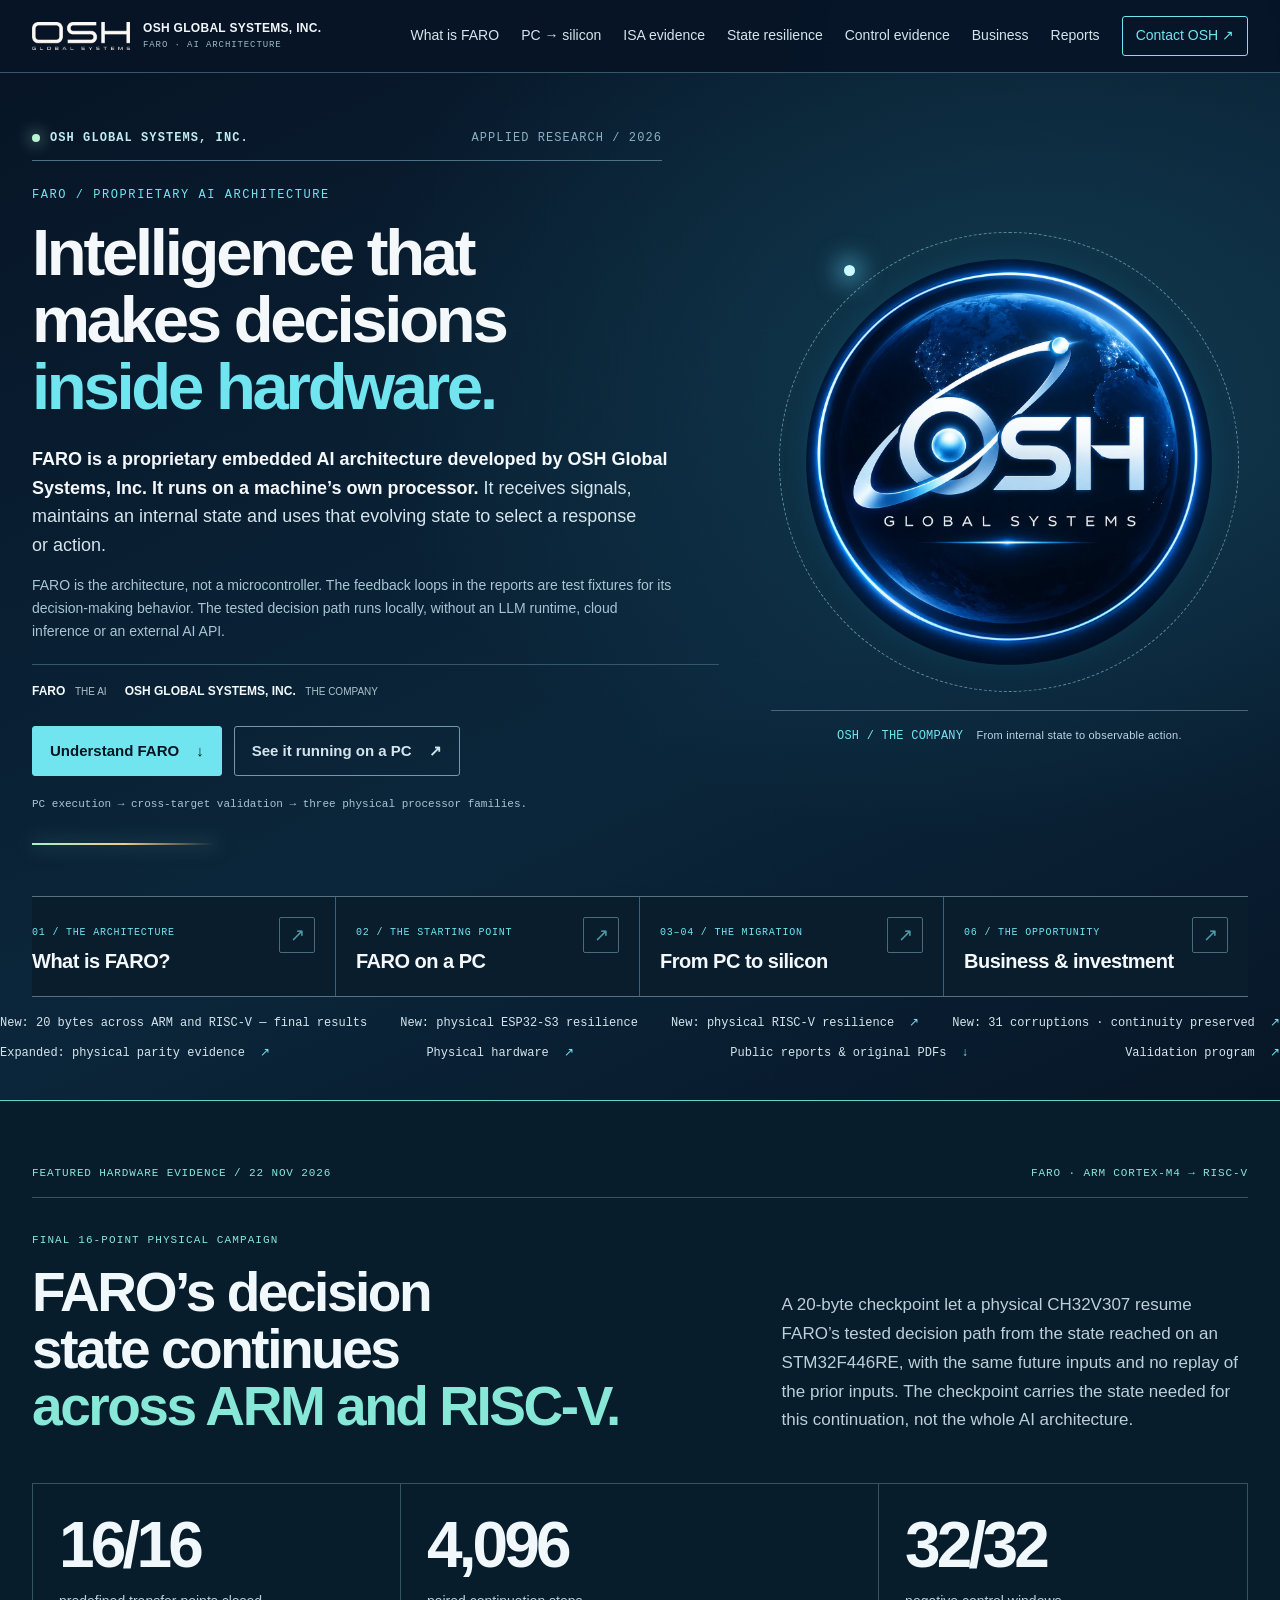
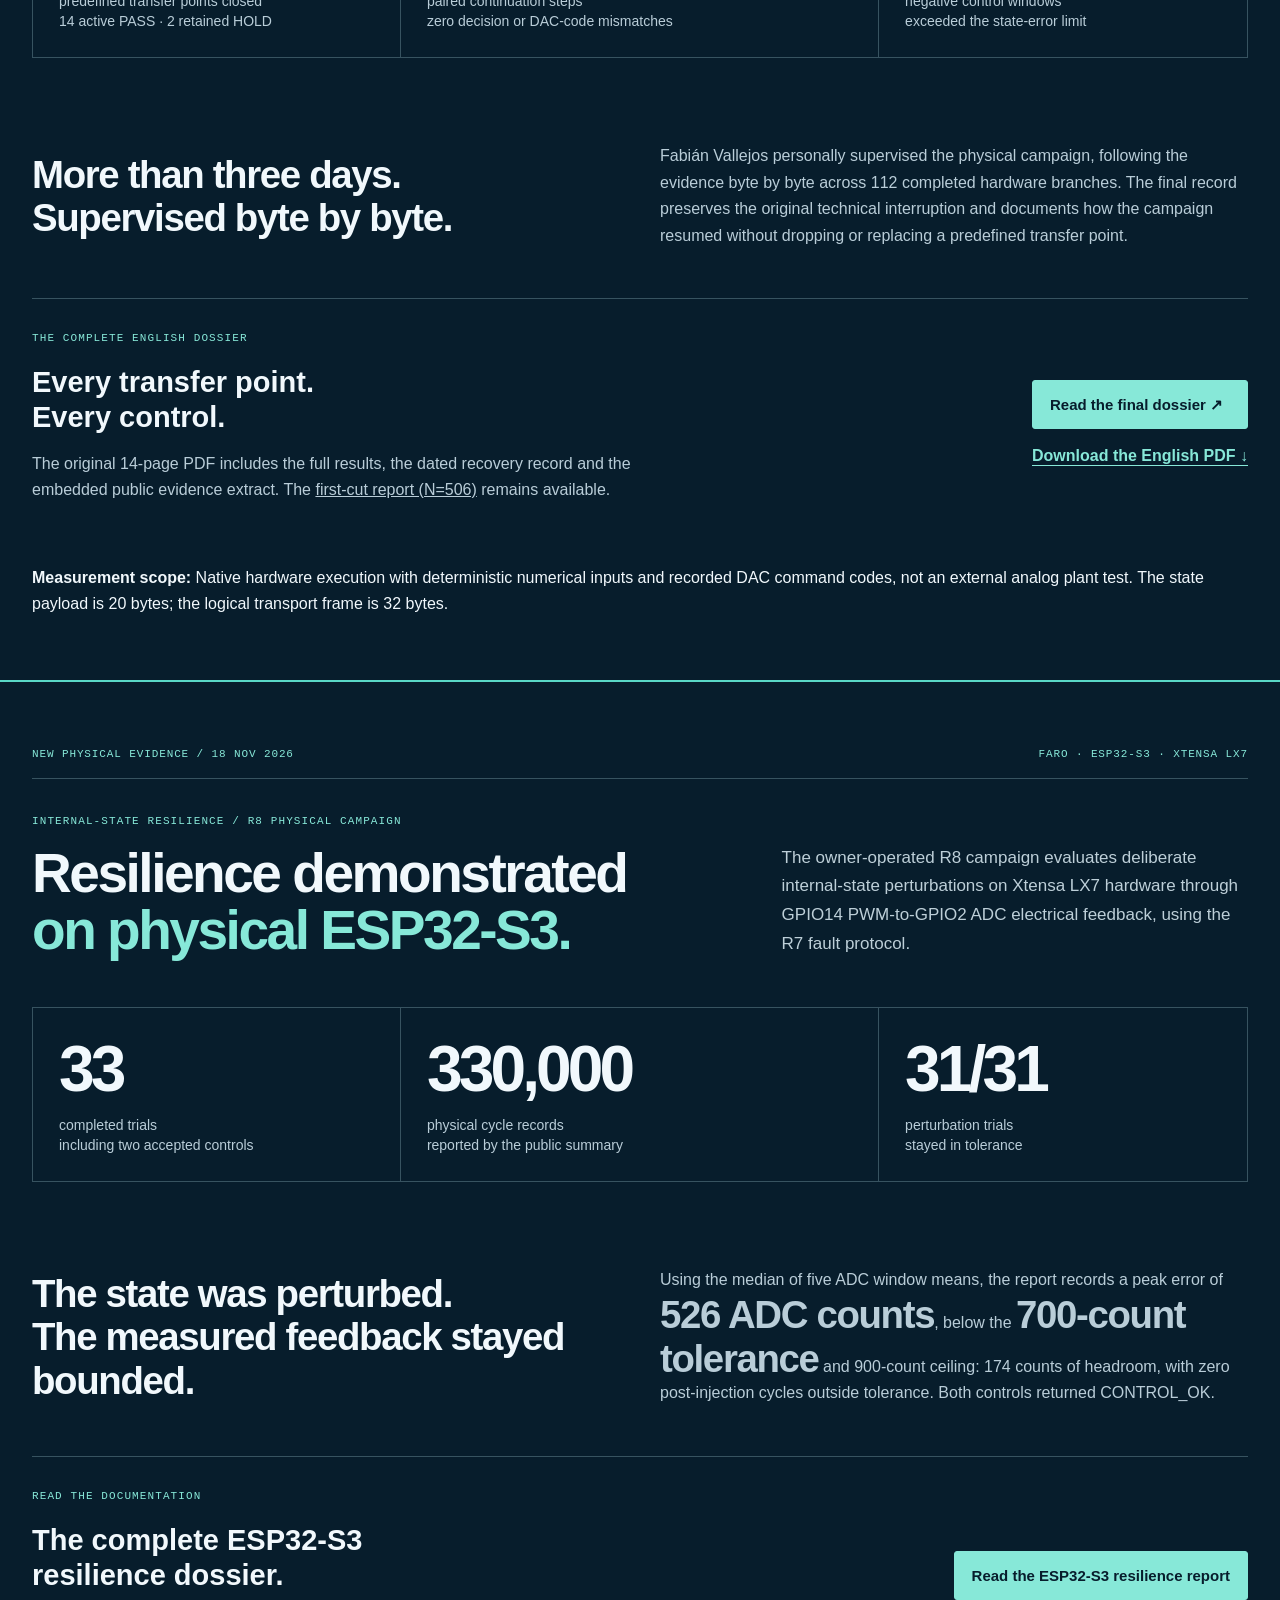
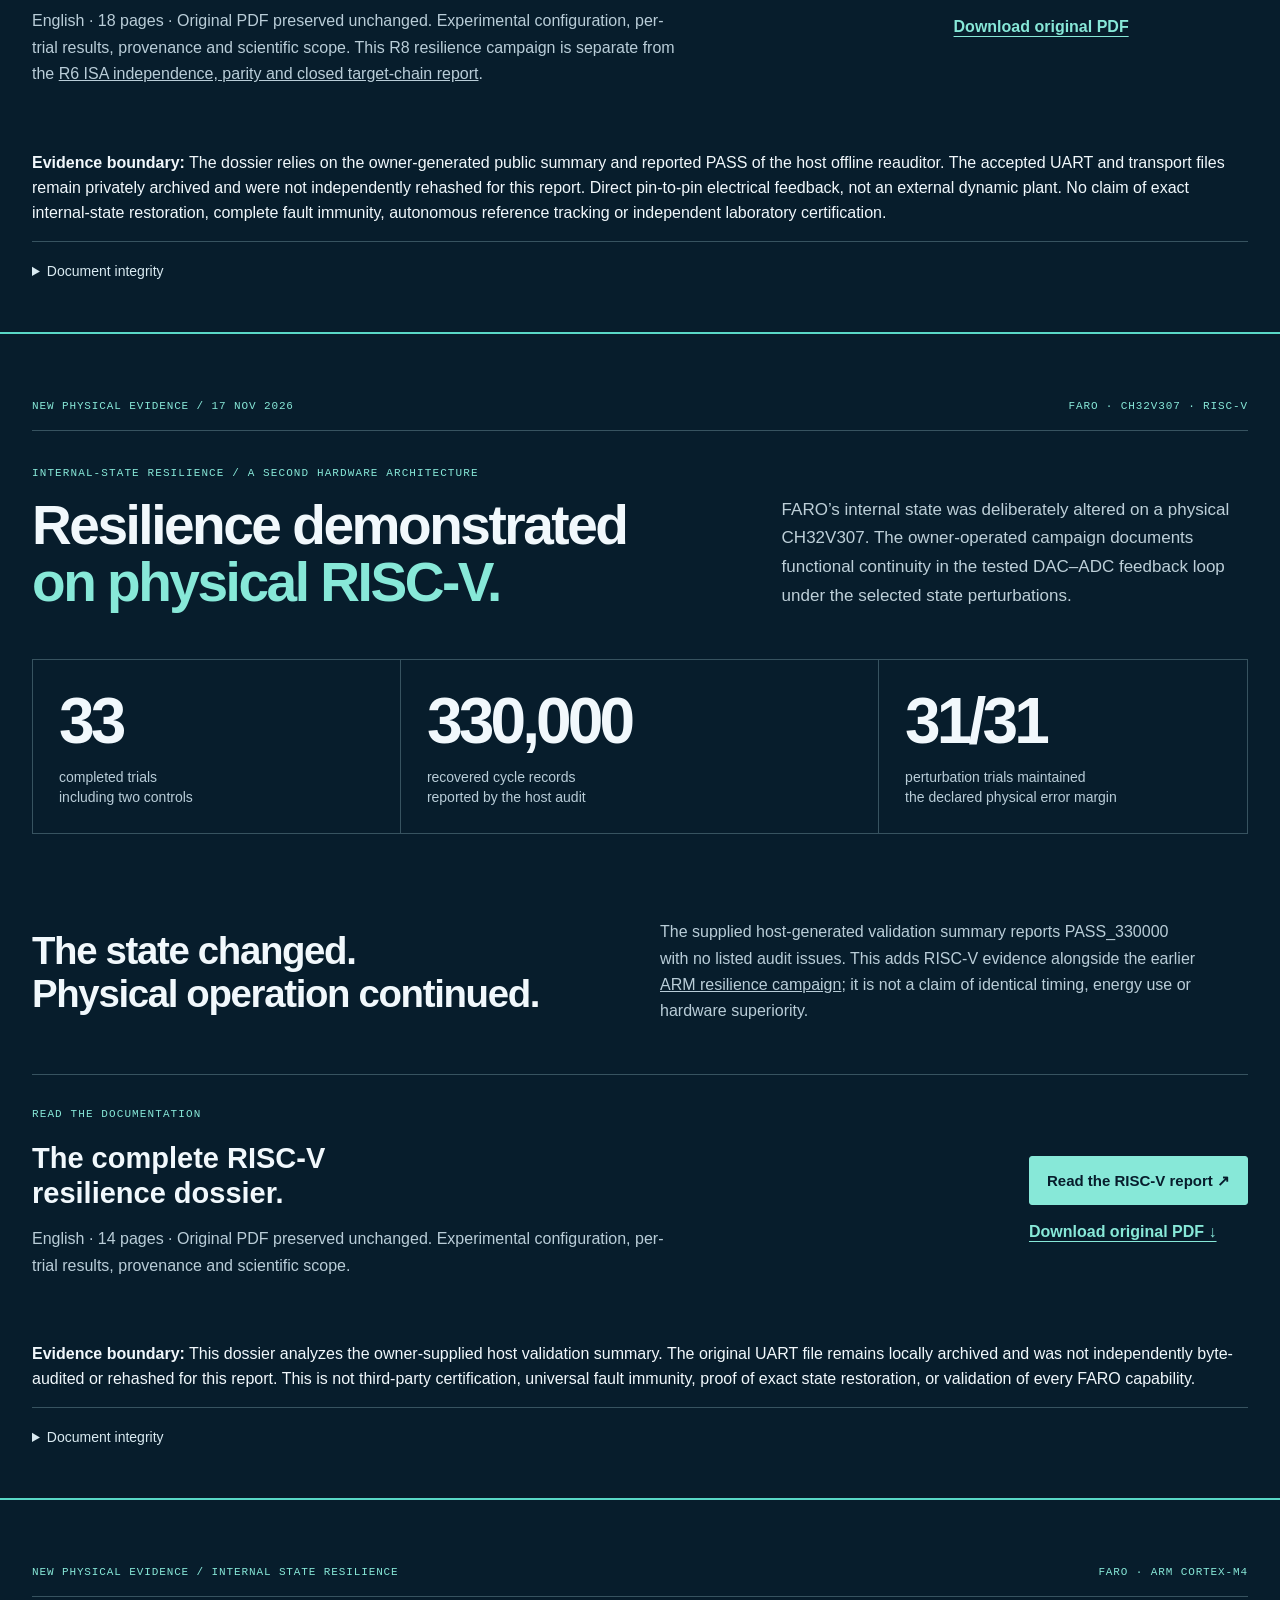
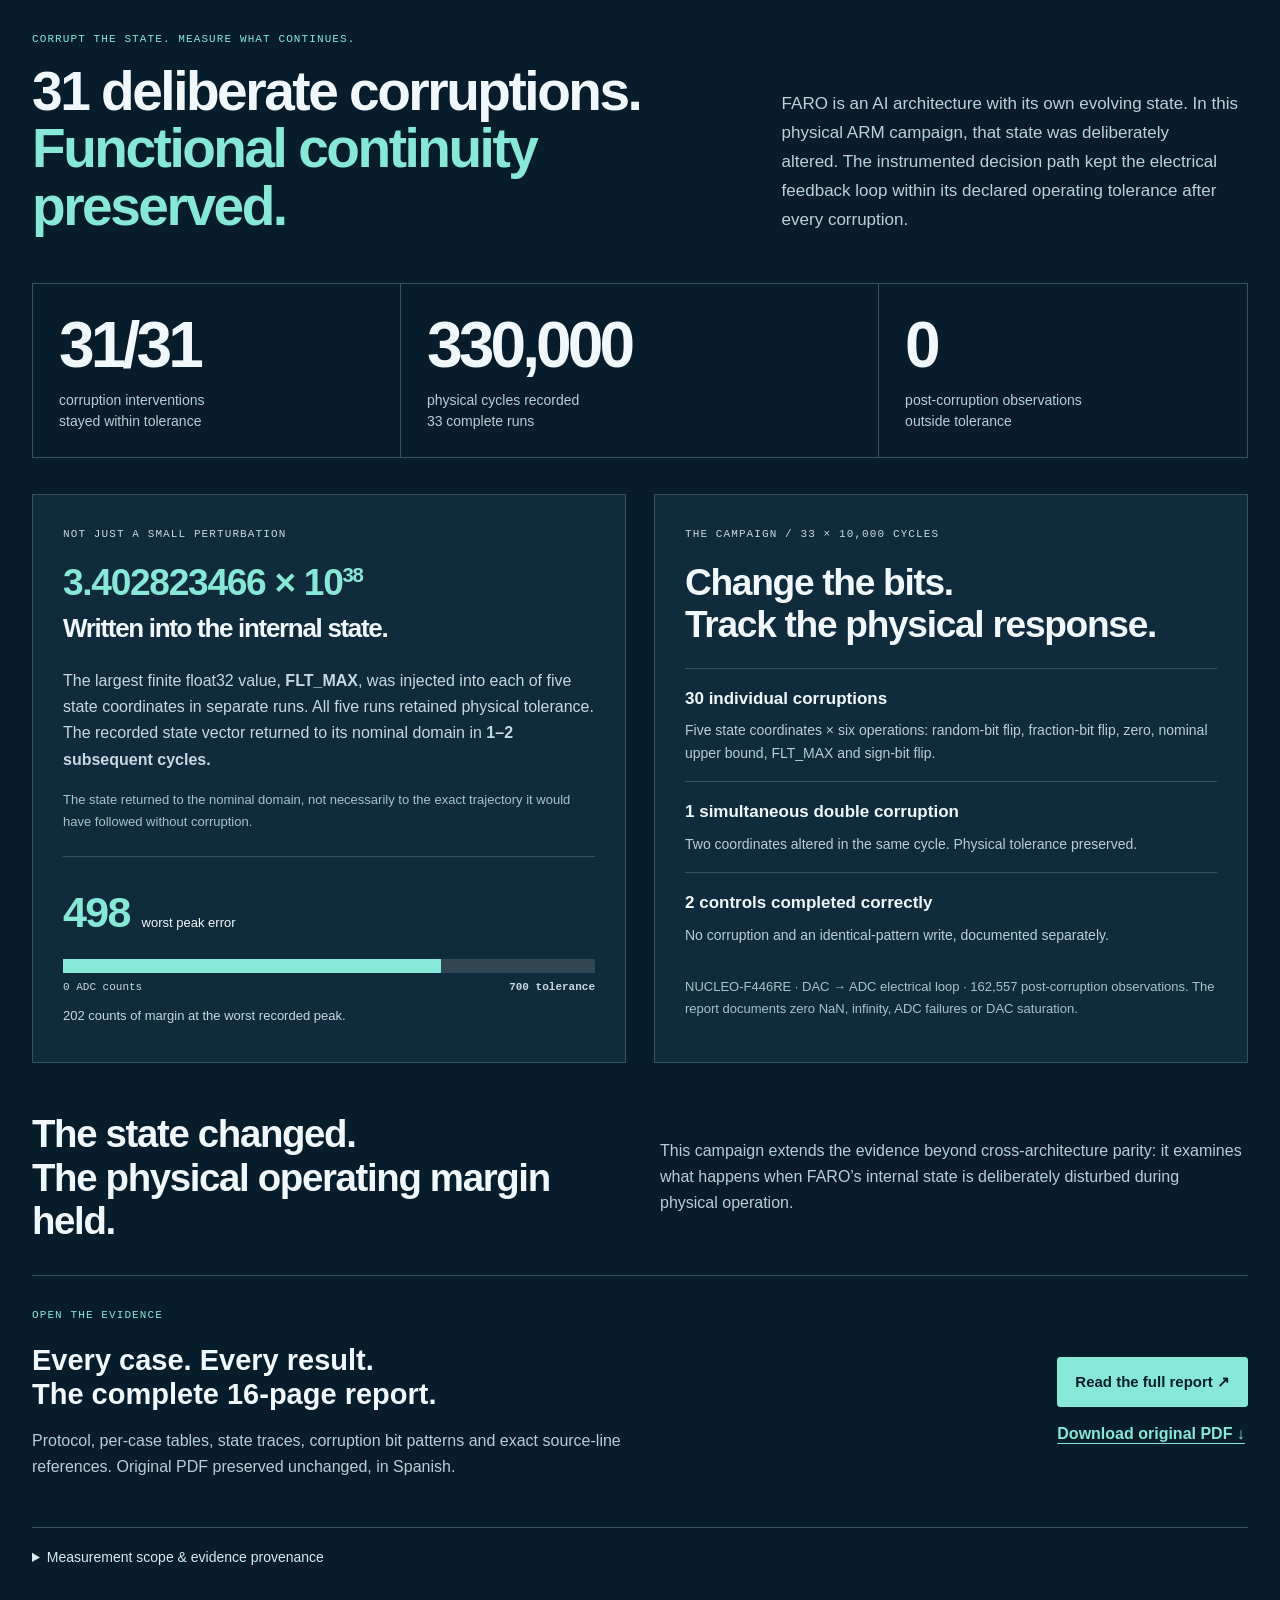
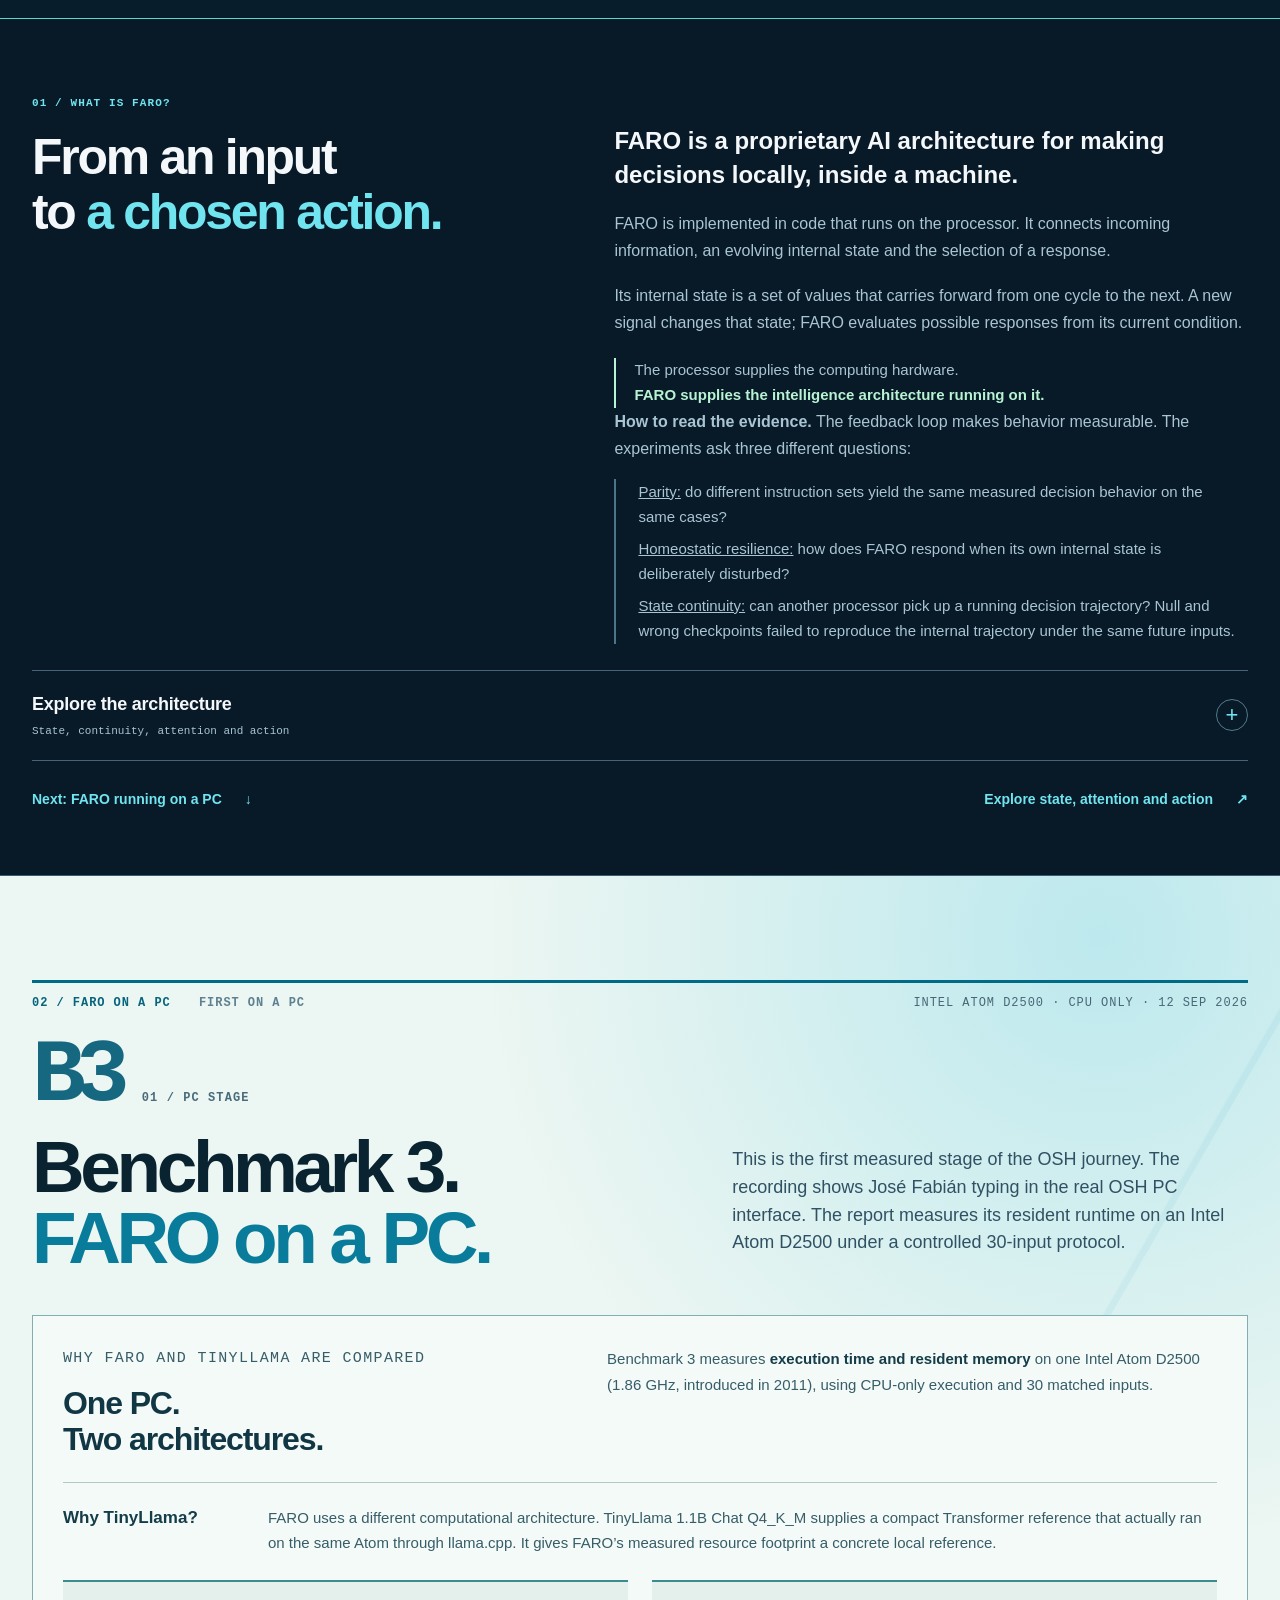
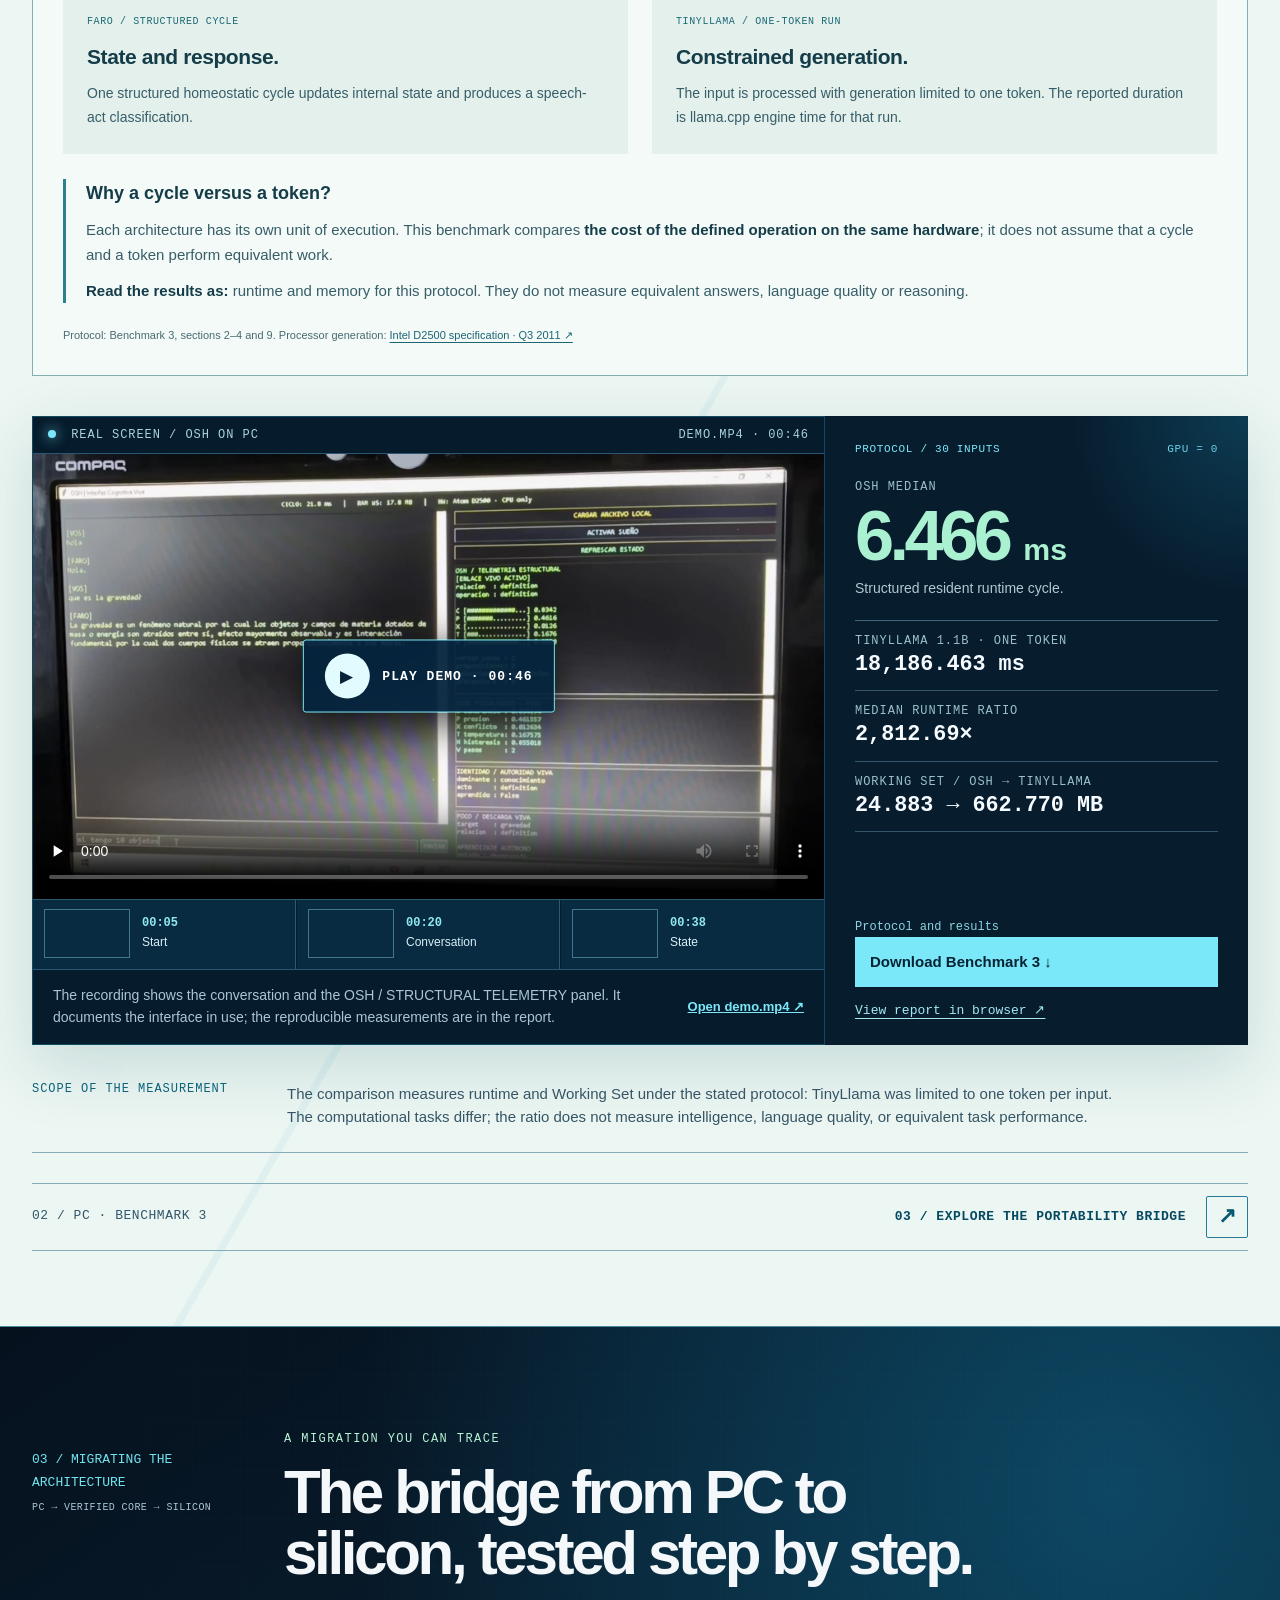
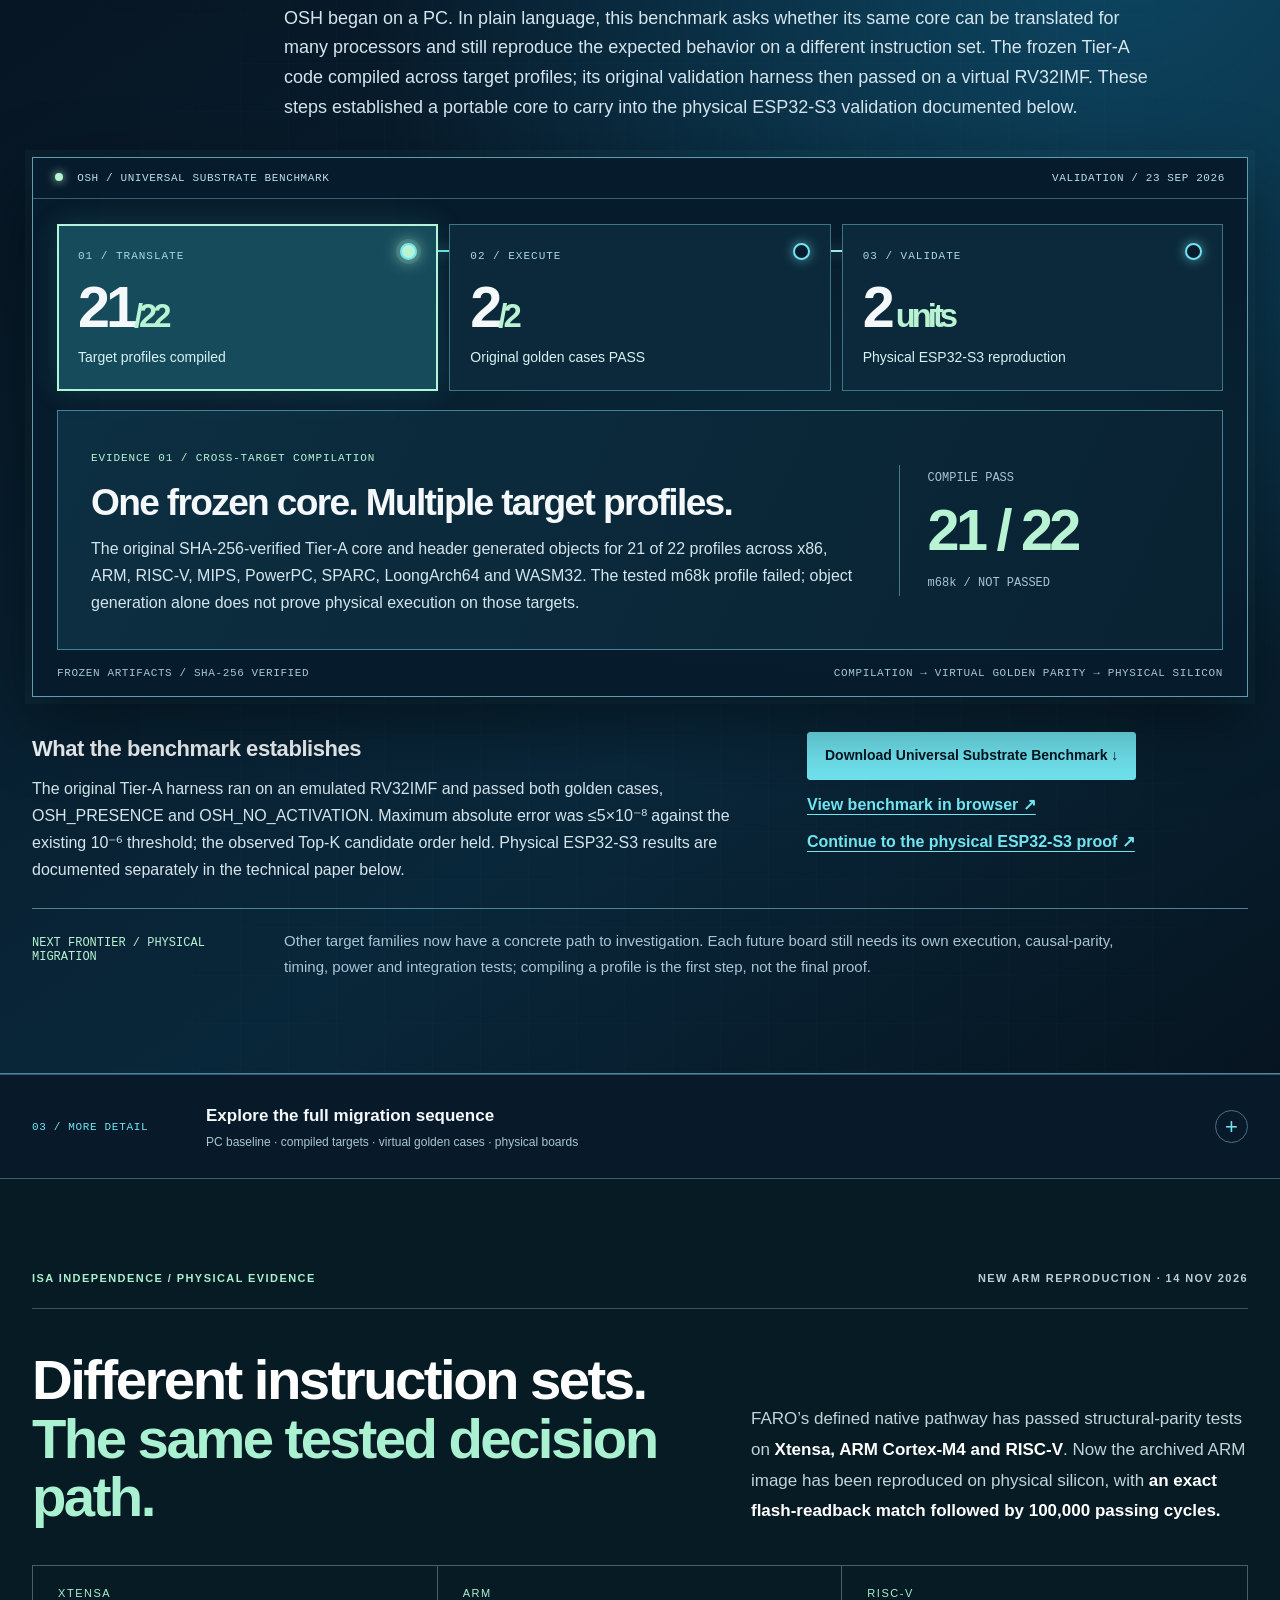
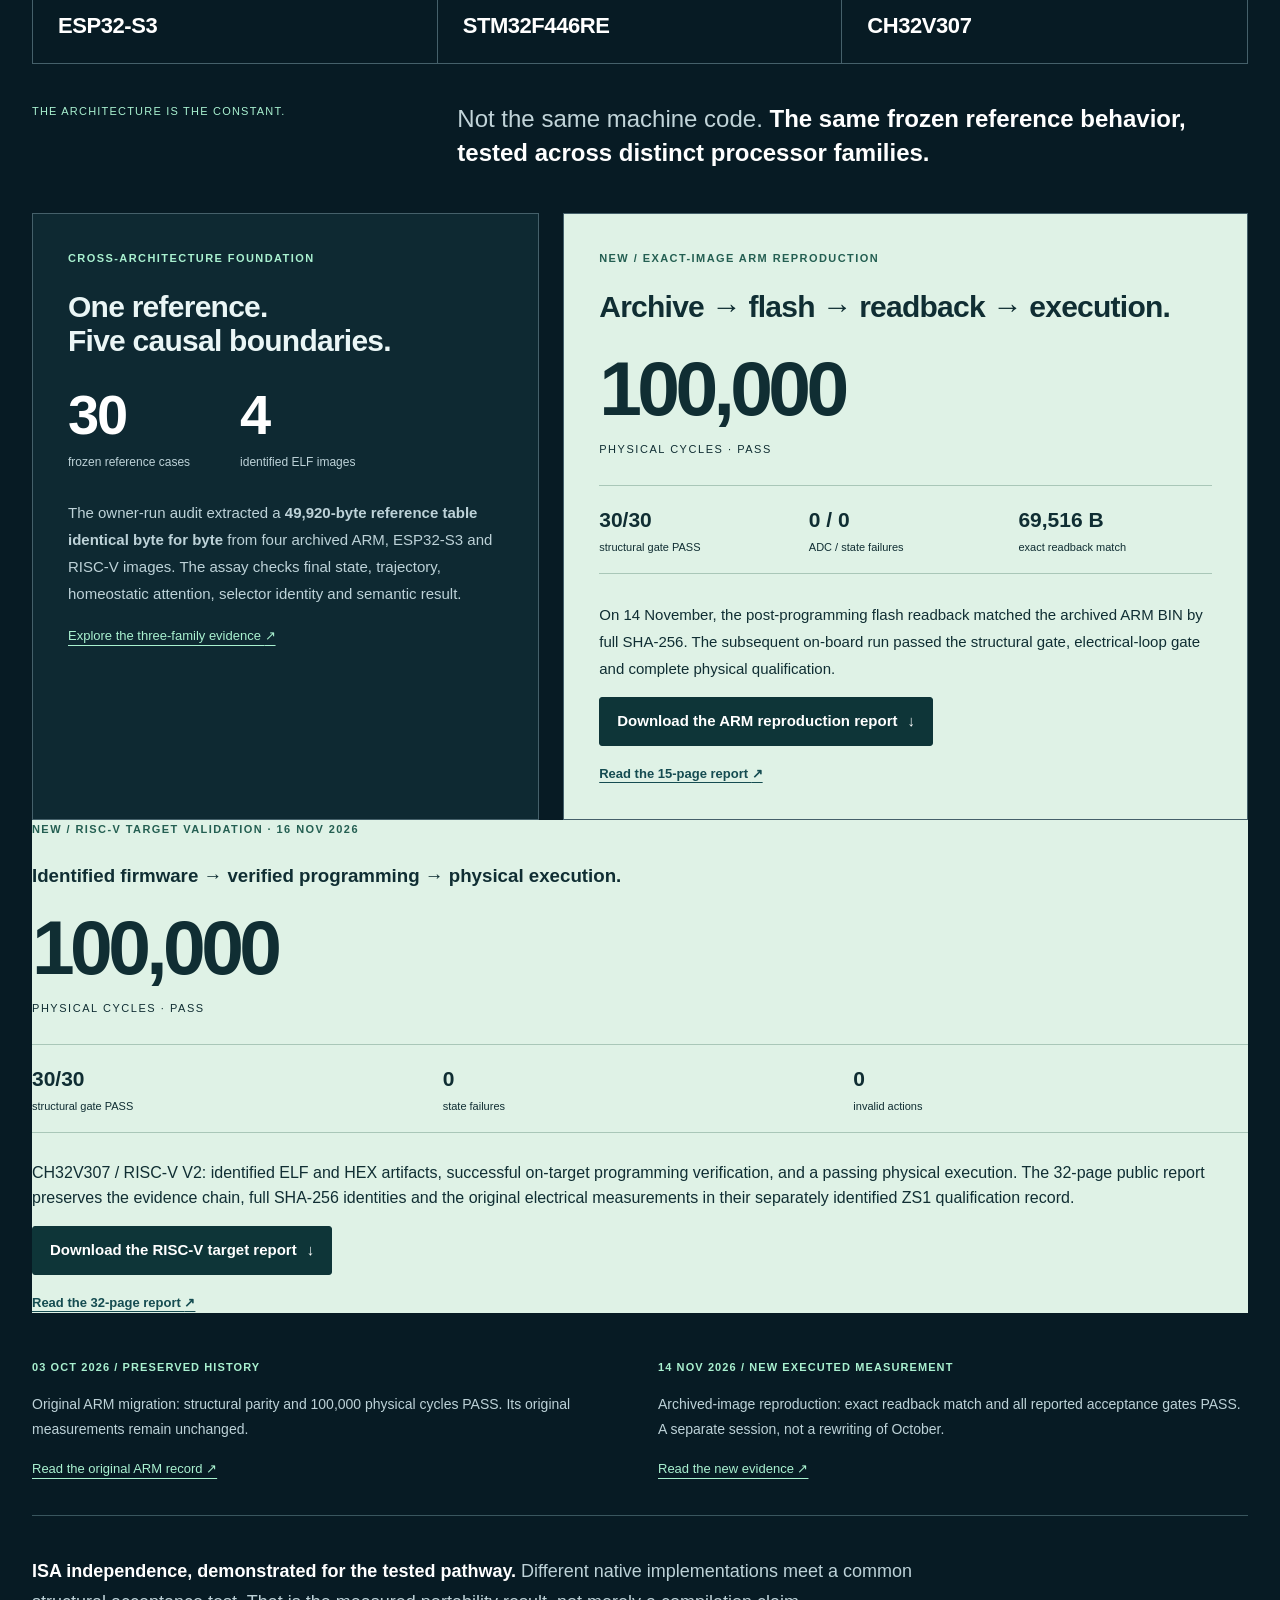
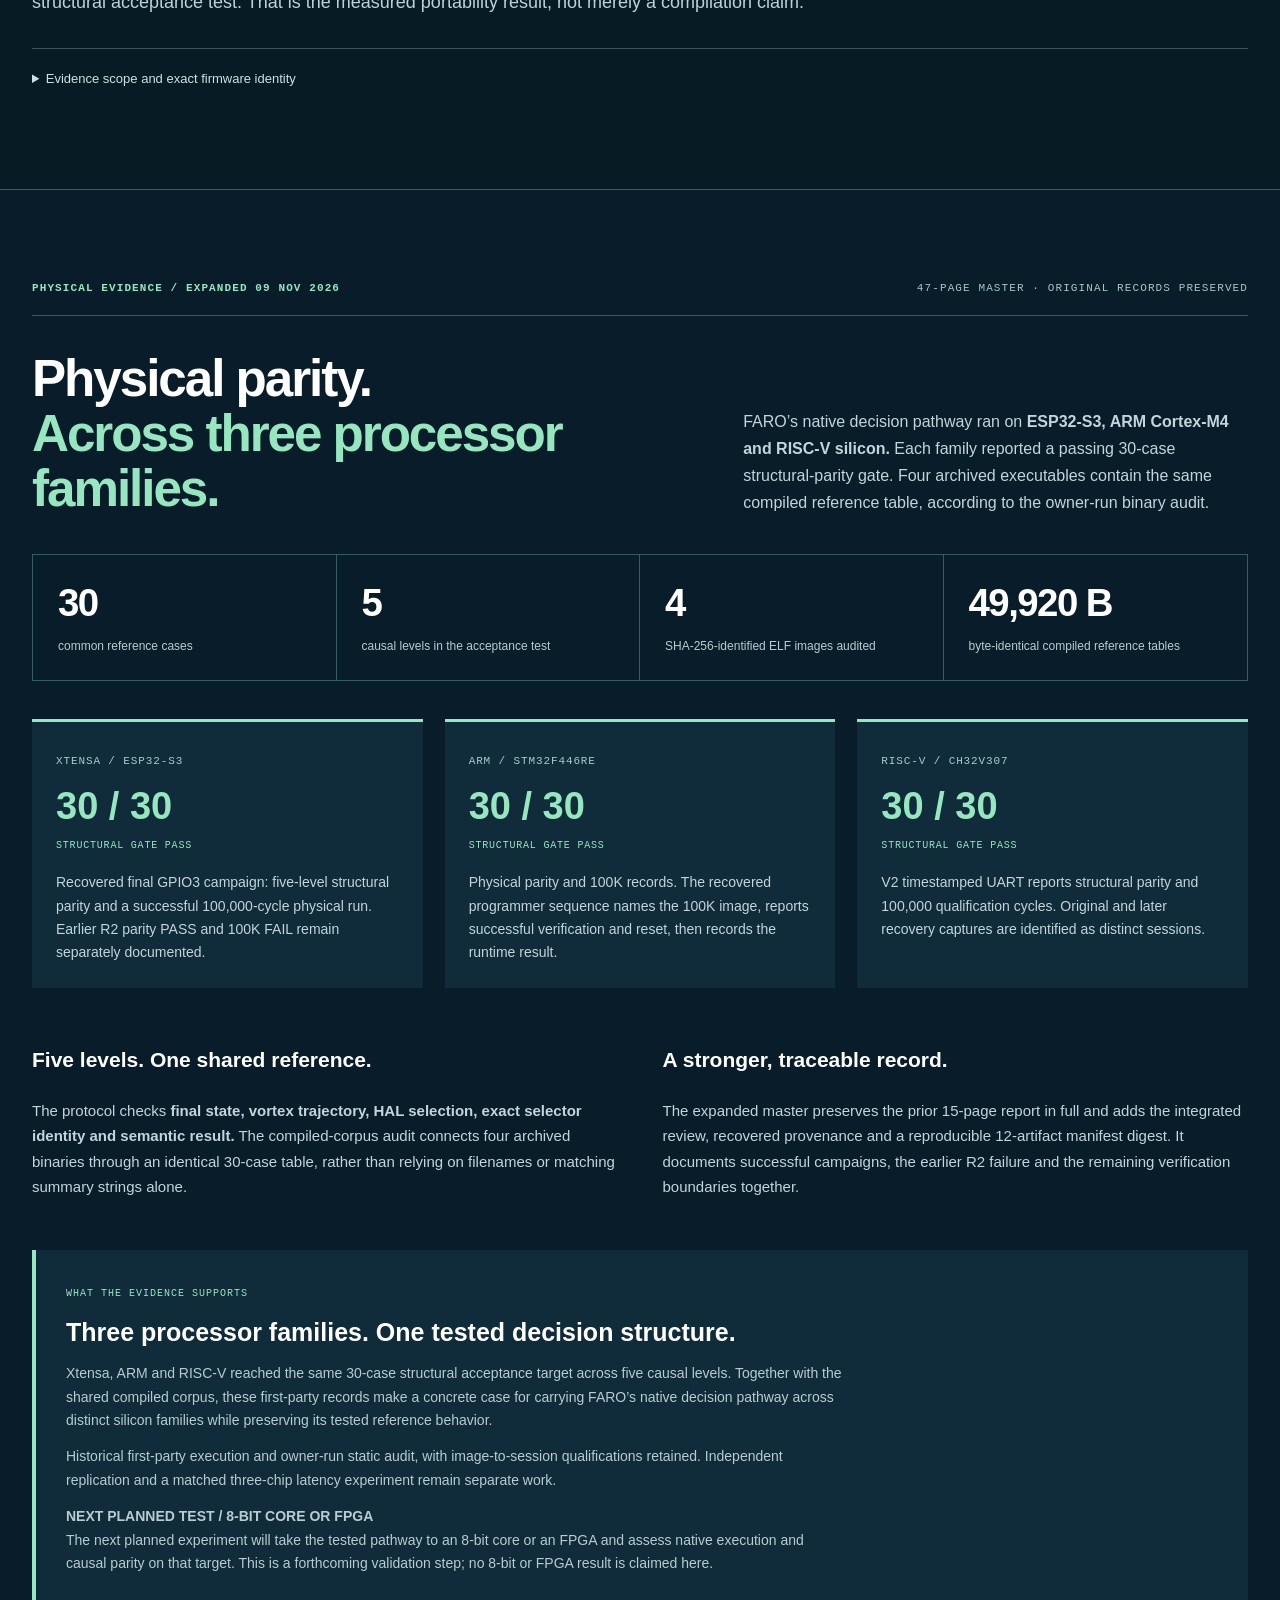
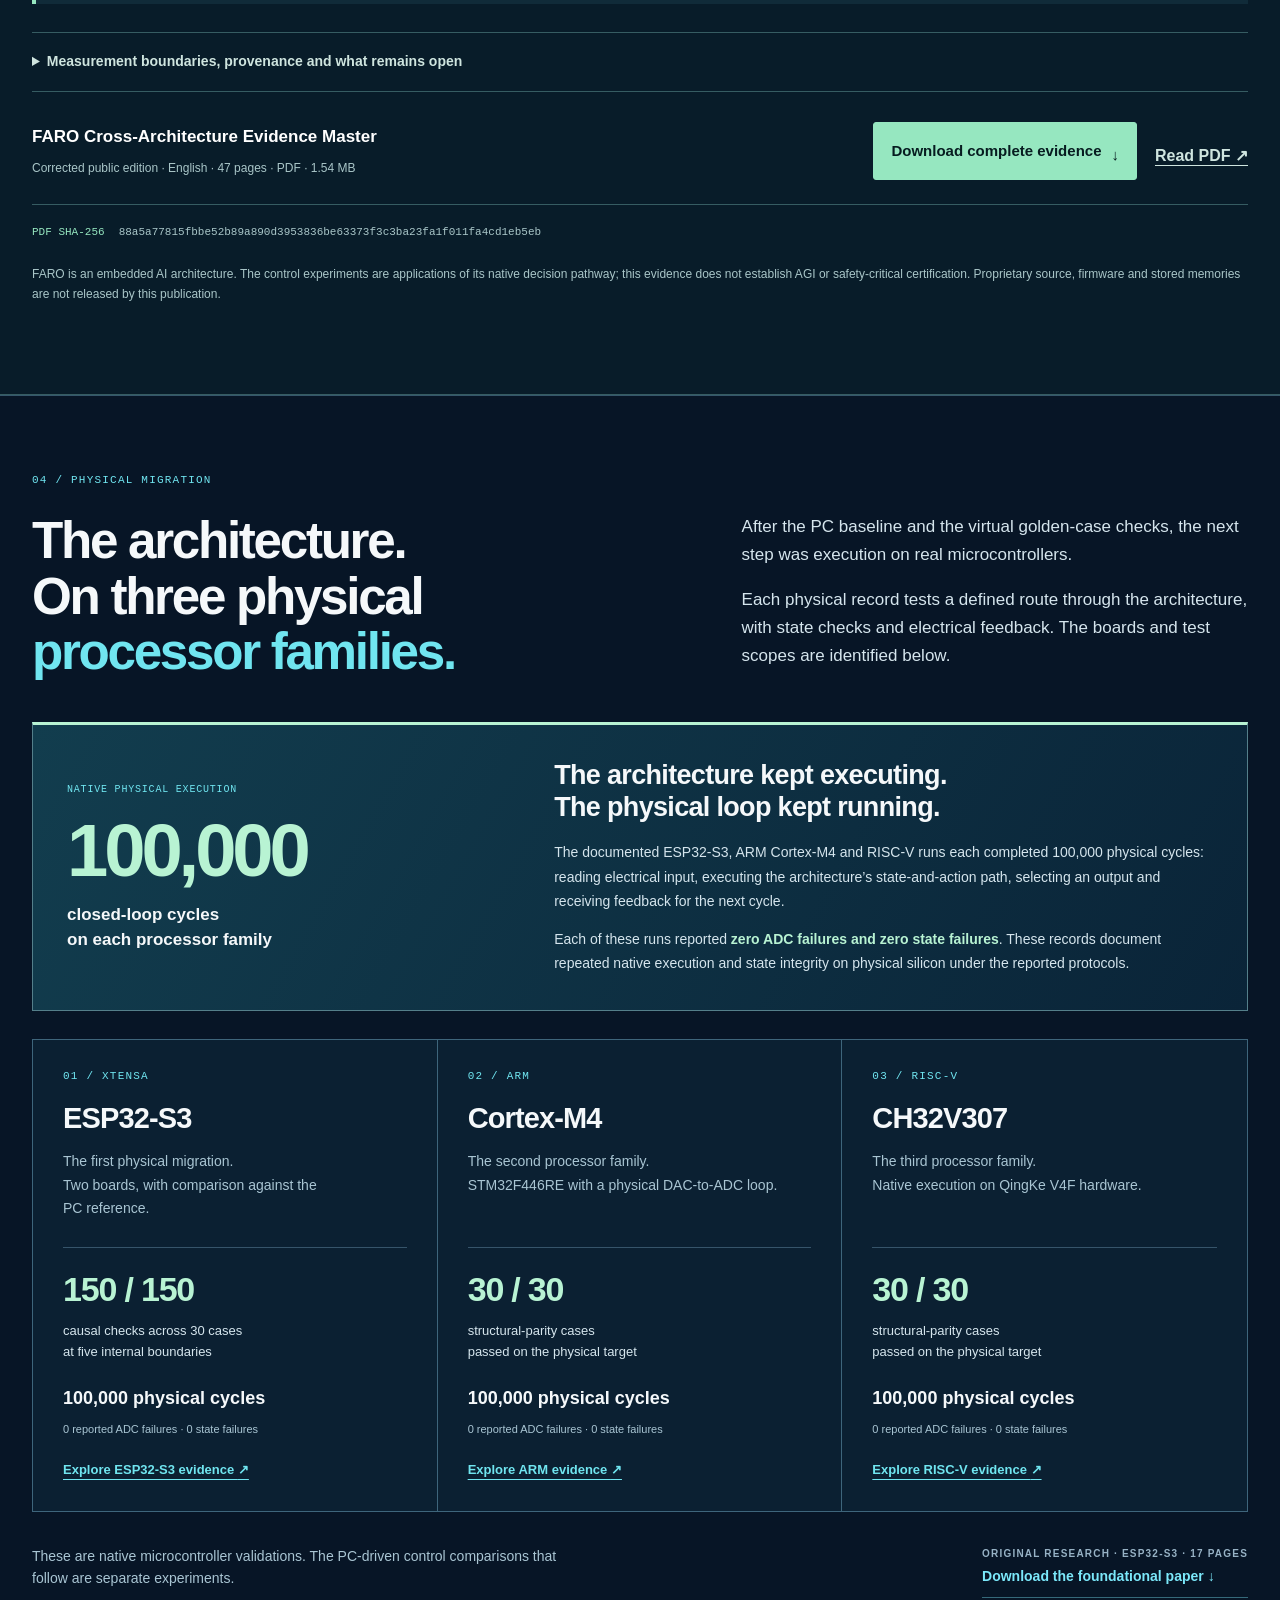
==== commit 2adb75be: "Explain FARO as embedded AI before its hardware evidence" ====
--- a/index.html
+++ b/index.html
@@ -45,7 +45,7 @@
 <div class="hero-kicker"><span aria-hidden="true" class="live-mark"></span> OSH GLOBAL SYSTEMS, INC. <span class="hero-kicker-side">APPLIED RESEARCH / 2026</span></div>
 <p class="iv-product">FARO / PROPRIETARY AI ARCHITECTURE</p>
 <h1 class="iv-title"><span>Intelligence that</span><span>makes decisions</span><em>inside hardware.</em></h1>
-<p class="hero-lead"><strong>FARO is the AI developed by OSH Global Systems, Inc.: a proprietary intelligence architecture that runs on a machine’s own processor.</strong> It receives signals, maintains an internal state and uses that evolving state to select a response or action.</p><p class="hero-use">Designed for robots, industrial machinery and embedded devices. Its core operation runs locally, without an LLM runtime, cloud inference or an external AI API.</p><div aria-label="Brand identity" class="rv26-identity"><span><strong>FARO</strong> THE AI</span><span><strong>OSH GLOBAL SYSTEMS, INC.</strong> THE COMPANY</span></div>
+<p class="hero-lead"><strong>FARO is a proprietary embedded AI architecture developed by OSH Global Systems, Inc. It runs on a machine’s own processor.</strong> It receives signals, maintains an internal state and uses that evolving state to select a response or action.</p><p class="hero-use">FARO is the architecture, not a microcontroller. The feedback loops in the reports are test fixtures for its decision-making behavior. The tested decision path runs locally, without an LLM runtime, cloud inference or an external AI API.</p><div aria-label="Brand identity" class="rv26-identity"><span><strong>FARO</strong> THE AI</span><span><strong>OSH GLOBAL SYSTEMS, INC.</strong> THE COMPANY</span></div>
 <div class="actions"><a class="button" href="#que-es">Understand FARO <span aria-hidden="true">↓</span></a><a class="button secondary" href="#benchmark3">See it running on a PC <span aria-hidden="true">↗</span></a></div>
 <p class="iv-hero-foot">PC execution → cross-target validation → three physical processor families.</p>
 </div><figure class="hero-plate"><div class="hero-orbital"><div aria-hidden="true" class="orbit orbit-outer"></div><div aria-hidden="true" class="orbit orbit-inner"></div><img alt="OSH Global Systems orbital emblem" decoding="async" fetchpriority="high" height="1254" src="./assets/evidence-3a903c7cd8a52581.webp" width="1254"/></div><figcaption><span>OSH / THE COMPANY</span> From internal state to observable action.</figcaption></figure></div>
@@ -54,7 +54,7 @@
 
 <section class="hsr-section" id="faro-20b-final" aria-labelledby="faro-20b-final-title"><div class="wrap">
 <div class="hsr-topline"><span>FEATURED HARDWARE EVIDENCE / 22 NOV 2026</span><span>FARO · ARM CORTEX-M4 → RISC-V</span></div>
-<div class="hsr-heading"><div><p class="hsr-eyebrow">FINAL 16-POINT PHYSICAL CAMPAIGN</p><h2 id="faro-20b-final-title">20 bytes across two architectures.<br/><em>FARO's state continues.</em></h2></div><p>A 20-byte checkpoint carried FARO's decision state from a physical STM32F446RE to a CH32V307. The receiving processor resumed native execution from that state under the same deterministic future inputs.</p></div>
+<div class="hsr-heading"><div><p class="hsr-eyebrow">FINAL 16-POINT PHYSICAL CAMPAIGN</p><h2 id="faro-20b-final-title">FARO’s decision state continues<br/><em>across ARM and RISC-V.</em></h2></div><p>A 20-byte checkpoint let a physical CH32V307 resume FARO’s tested decision path from the state reached on an STM32F446RE, with the same future inputs and no replay of the prior inputs. The checkpoint carries the state needed for this continuation, not the whole AI architecture.</p></div>
 <div class="hsr-metrics"><div><strong>16/16</strong><span>predefined transfer points closed<br/>14 active PASS · 2 retained HOLD</span></div><div><strong>4,096</strong><span>paired continuation steps<br/>zero decision or DAC-code mismatches</span></div><div><strong>32/32</strong><span>negative control windows<br/>exceeded the state-error limit</span></div></div>
 <div class="hsr-verdict"><strong>More than three days.<br/>Supervised byte by byte.</strong><p>Fabián Vallejos personally supervised the physical campaign, following the evidence byte by byte across 112 completed hardware branches. The final record preserves the original technical interruption and documents how the campaign resumed without dropping or replacing a predefined transfer point.</p></div>
 <div class="hsr-evidence"><div><p class="hsr-eyebrow">THE COMPLETE ENGLISH DOSSIER</p><h3>Every transfer point.<br/>Every control.</h3><p>The original 14-page PDF includes the full results, the dated recovery record and the embedded public evidence extract. The <a href="#faro-20b-n506-report">first-cut report (N=506)</a> remains available.</p></div><div class="hsr-downloads"><a class="button" href="./FARO_OSH_20_BYTES_ARM_RISCV_16_POINT_FINAL_DOSSIER_EN.pdf" target="_blank" rel="noopener noreferrer">Read the final dossier ↗</a><a class="textlink" href="./FARO_OSH_20_BYTES_ARM_RISCV_16_POINT_FINAL_DOSSIER_EN.pdf" download="FARO_OSH_20_BYTES_ARM_RISCV_16_POINT_FINAL_DOSSIER_EN.pdf">Download the English PDF ↓</a></div></div>
@@ -92,7 +92,7 @@
 <div class="wrap">
 <div class="clarity-definition">
 <div><p class="osh-primer-label">01 / WHAT IS FARO?</p><h2 id="osh-primer-title">From an input<br/>to <span>a chosen action.</span></h2></div>
-<div class="clarity-definition-copy"><p class="iv-definition">FARO is a proprietary AI architecture for making decisions locally, inside a machine.</p><p>FARO is implemented in code that runs on the processor. It connects incoming information, an evolving internal state and the selection of a response.</p><p>Its internal state is a set of values that carries forward from one cycle to the next. A new signal changes that state; FARO evaluates possible responses from its current condition.</p><p class="clarity-hardware">The processor supplies the computing hardware.<br/><strong>FARO supplies the intelligence architecture running on it.</strong></p></div>
+<div class="clarity-definition-copy"><p class="iv-definition">FARO is a proprietary AI architecture for making decisions locally, inside a machine.</p><p>FARO is implemented in code that runs on the processor. It connects incoming information, an evolving internal state and the selection of a response.</p><p>Its internal state is a set of values that carries forward from one cycle to the next. A new signal changes that state; FARO evaluates possible responses from its current condition.</p><p class="clarity-hardware">The processor supplies the computing hardware.<br/><strong>FARO supplies the intelligence architecture running on it.</strong></p><p><strong>How to read the evidence.</strong> The feedback loop makes behavior measurable. The experiments ask three different questions:</p><ul class="osh-purpose-boundaries"><li><a href="#cross-architecture-parity">Parity:</a> do different instruction sets yield the same measured decision behavior on the same cases?</li><li><a href="#state-resilience">Homeostatic resilience:</a> how does FARO respond when its own internal state is deliberately disturbed?</li><li><a href="#faro-20b-final">State continuity:</a> can another processor pick up a running decision trajectory? Null and wrong checkpoints failed to reproduce the internal trajectory under the same future inputs.</li></ul></div>
 </div>
 <details class="org-disclosure org-architecture-detail" id="osh-operating-model">
 <summary><span><strong>Explore the architecture</strong><small>State, continuity, attention and action</small></span><span aria-hidden="true" class="org-toggle"></span></summary>
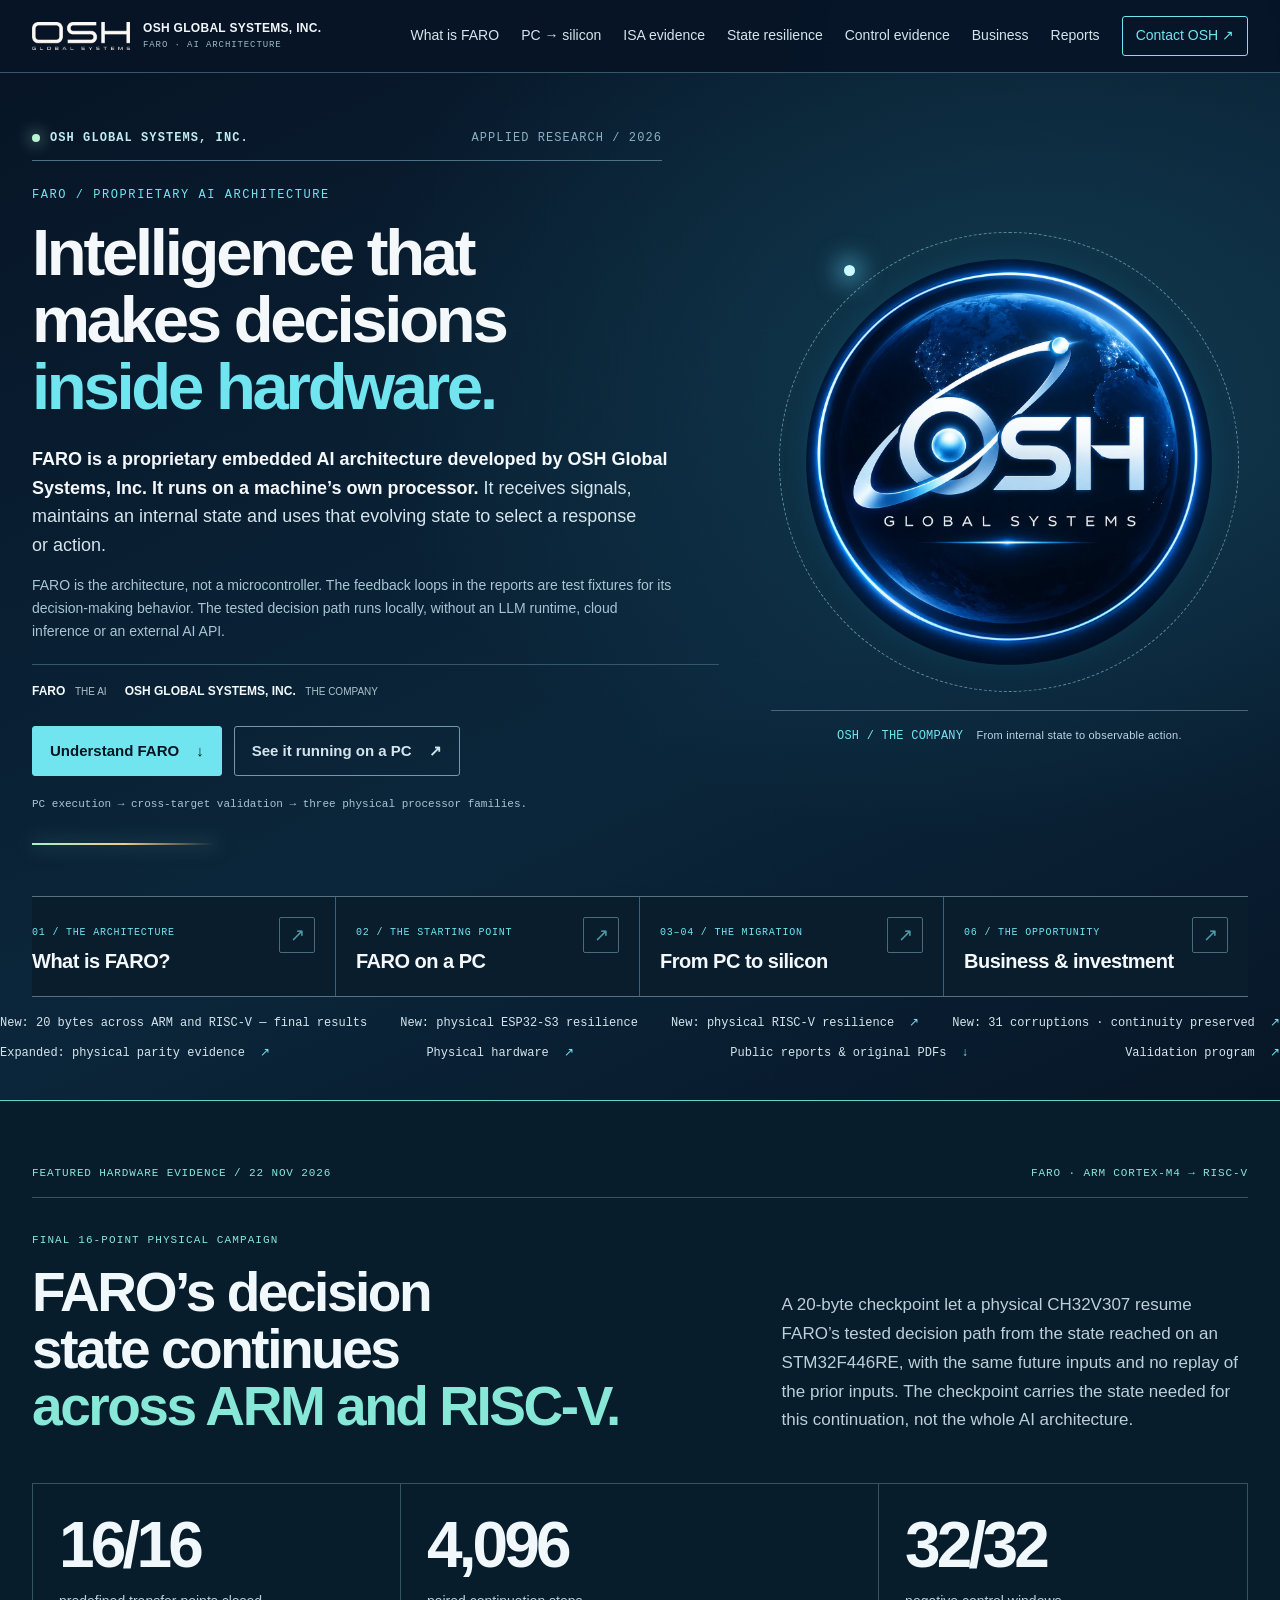
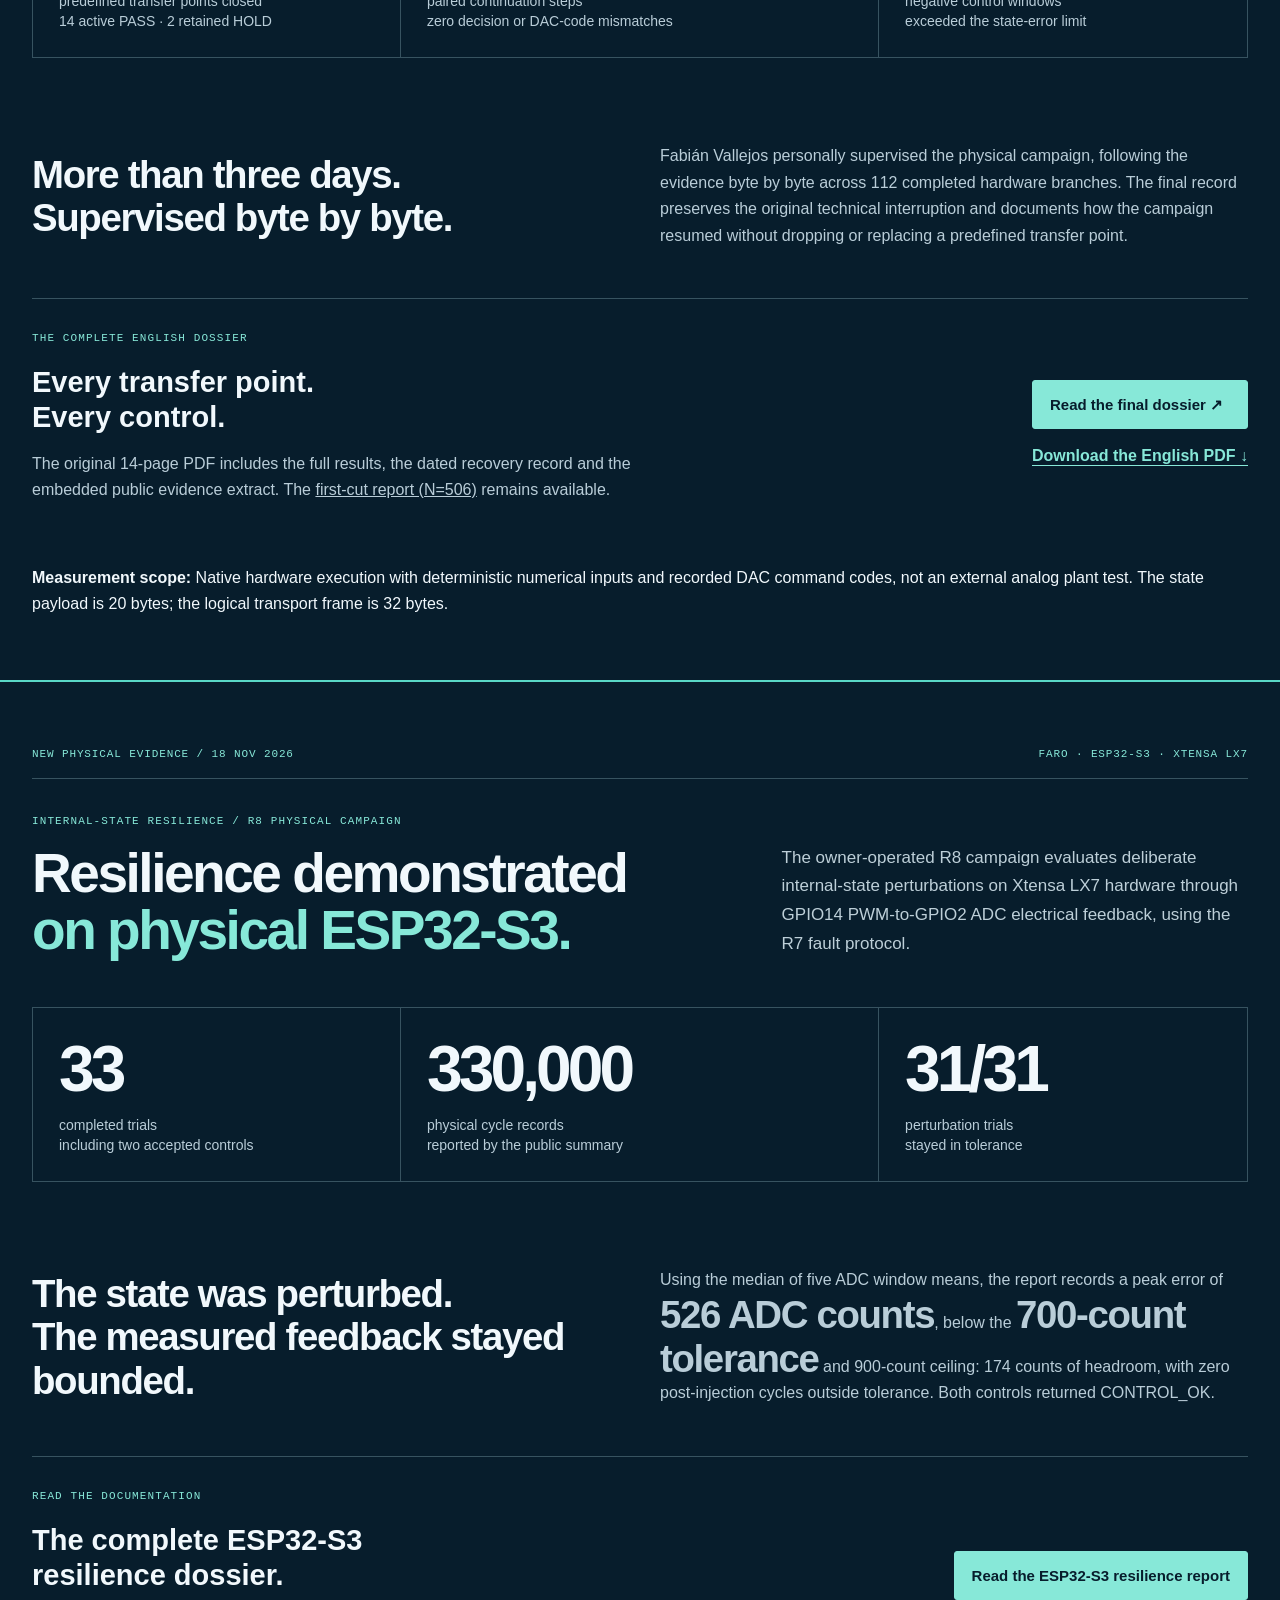
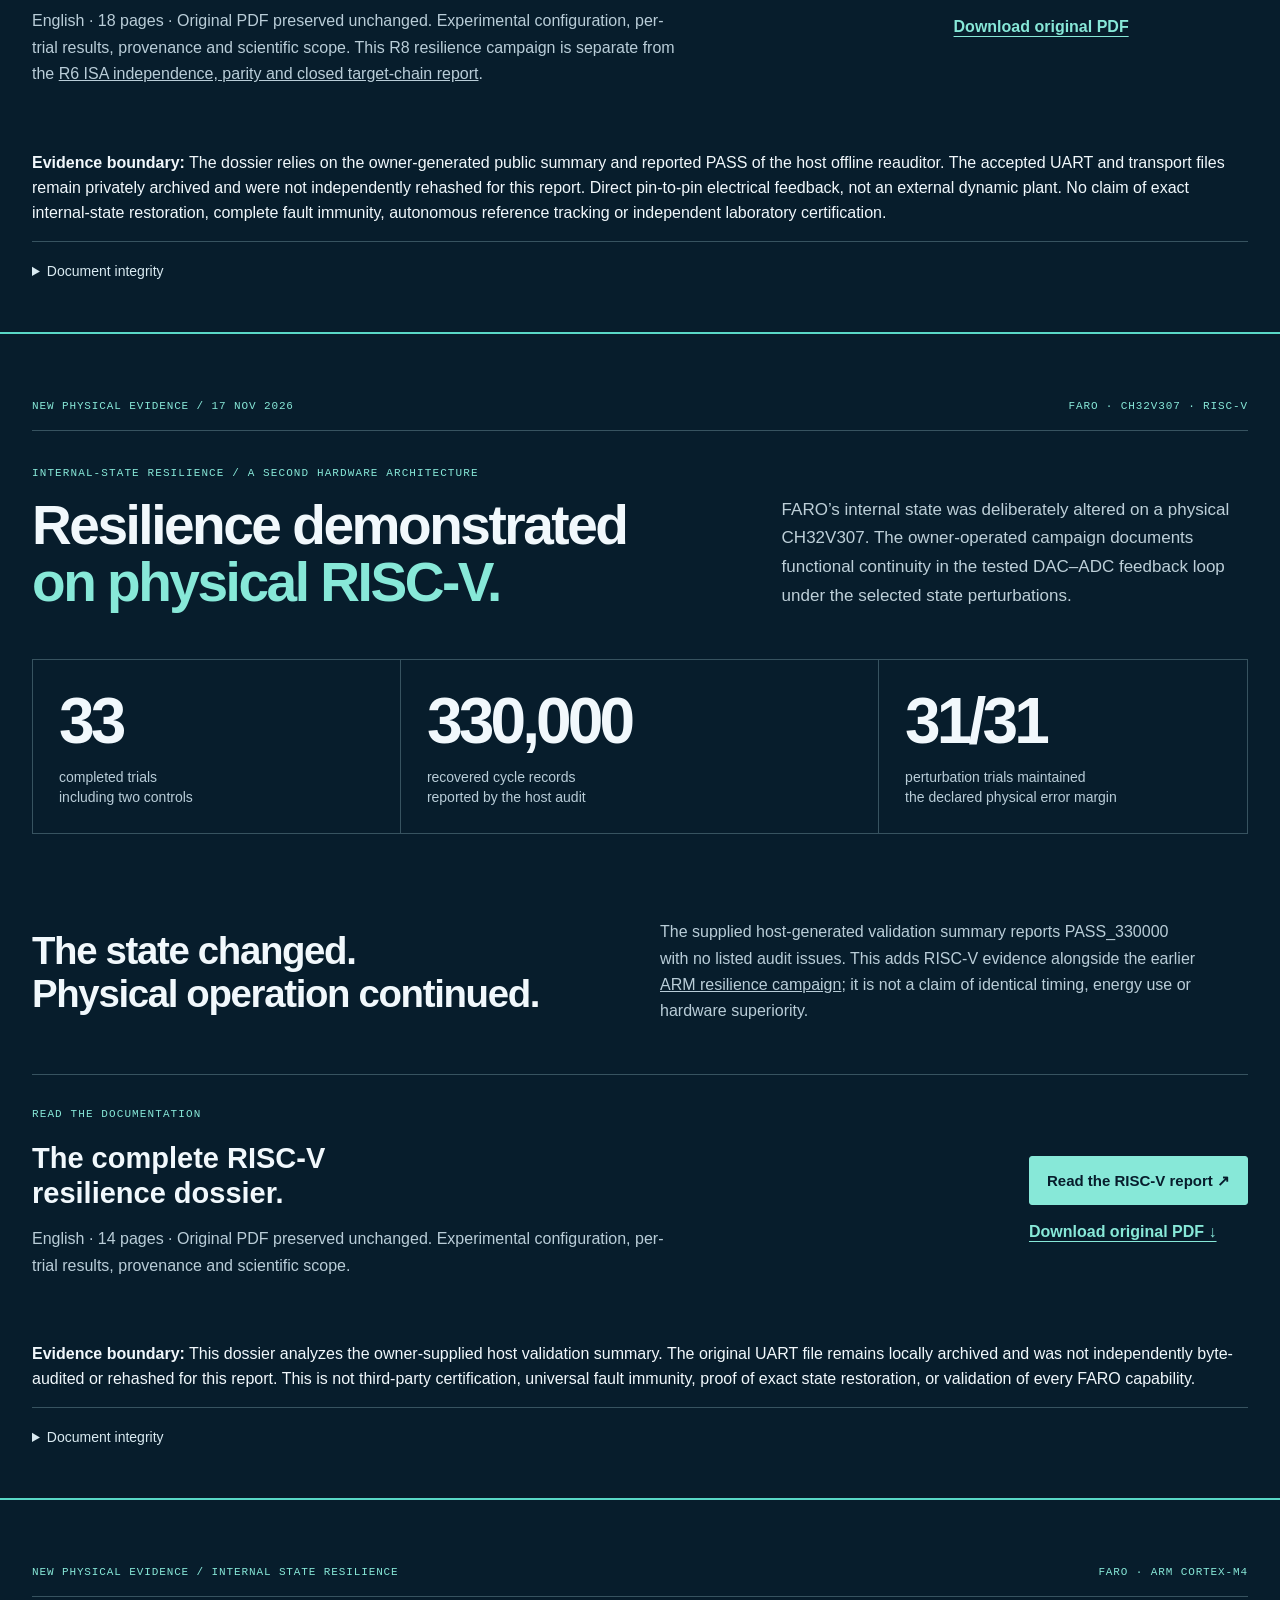
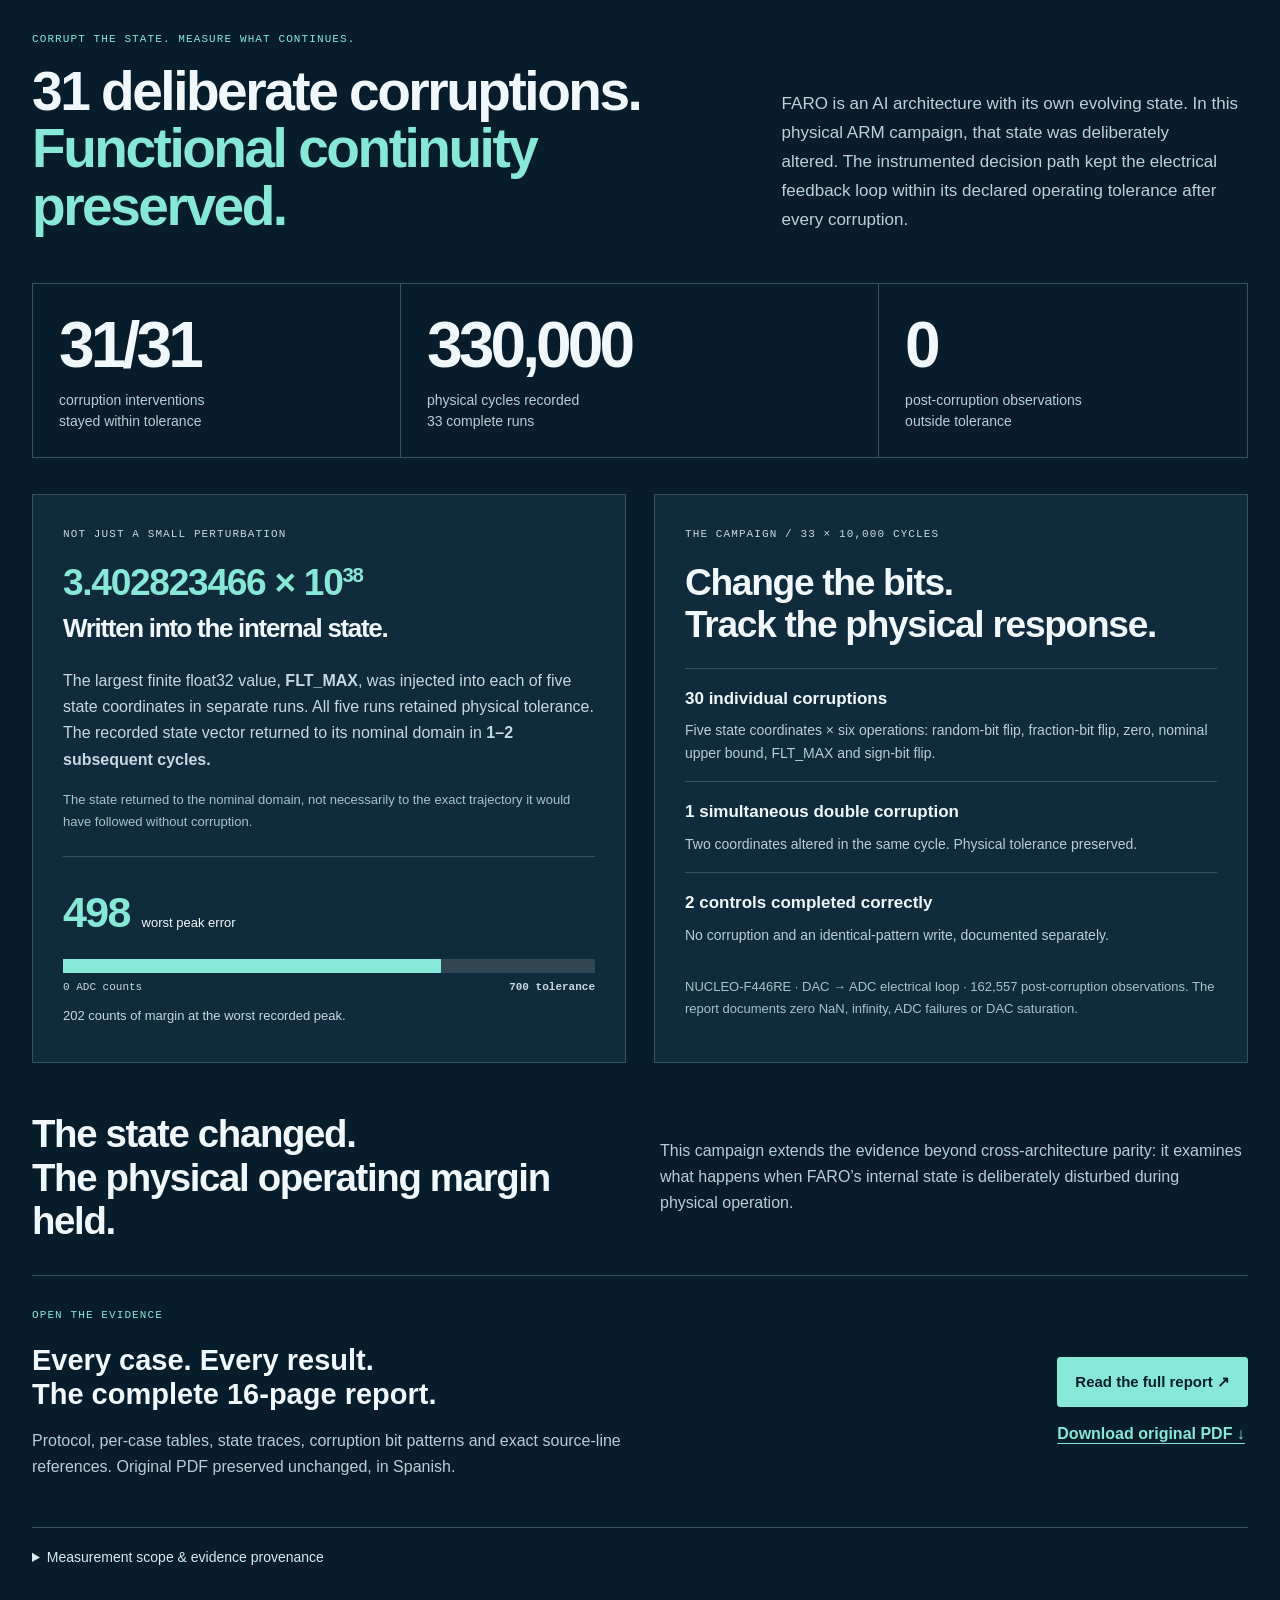
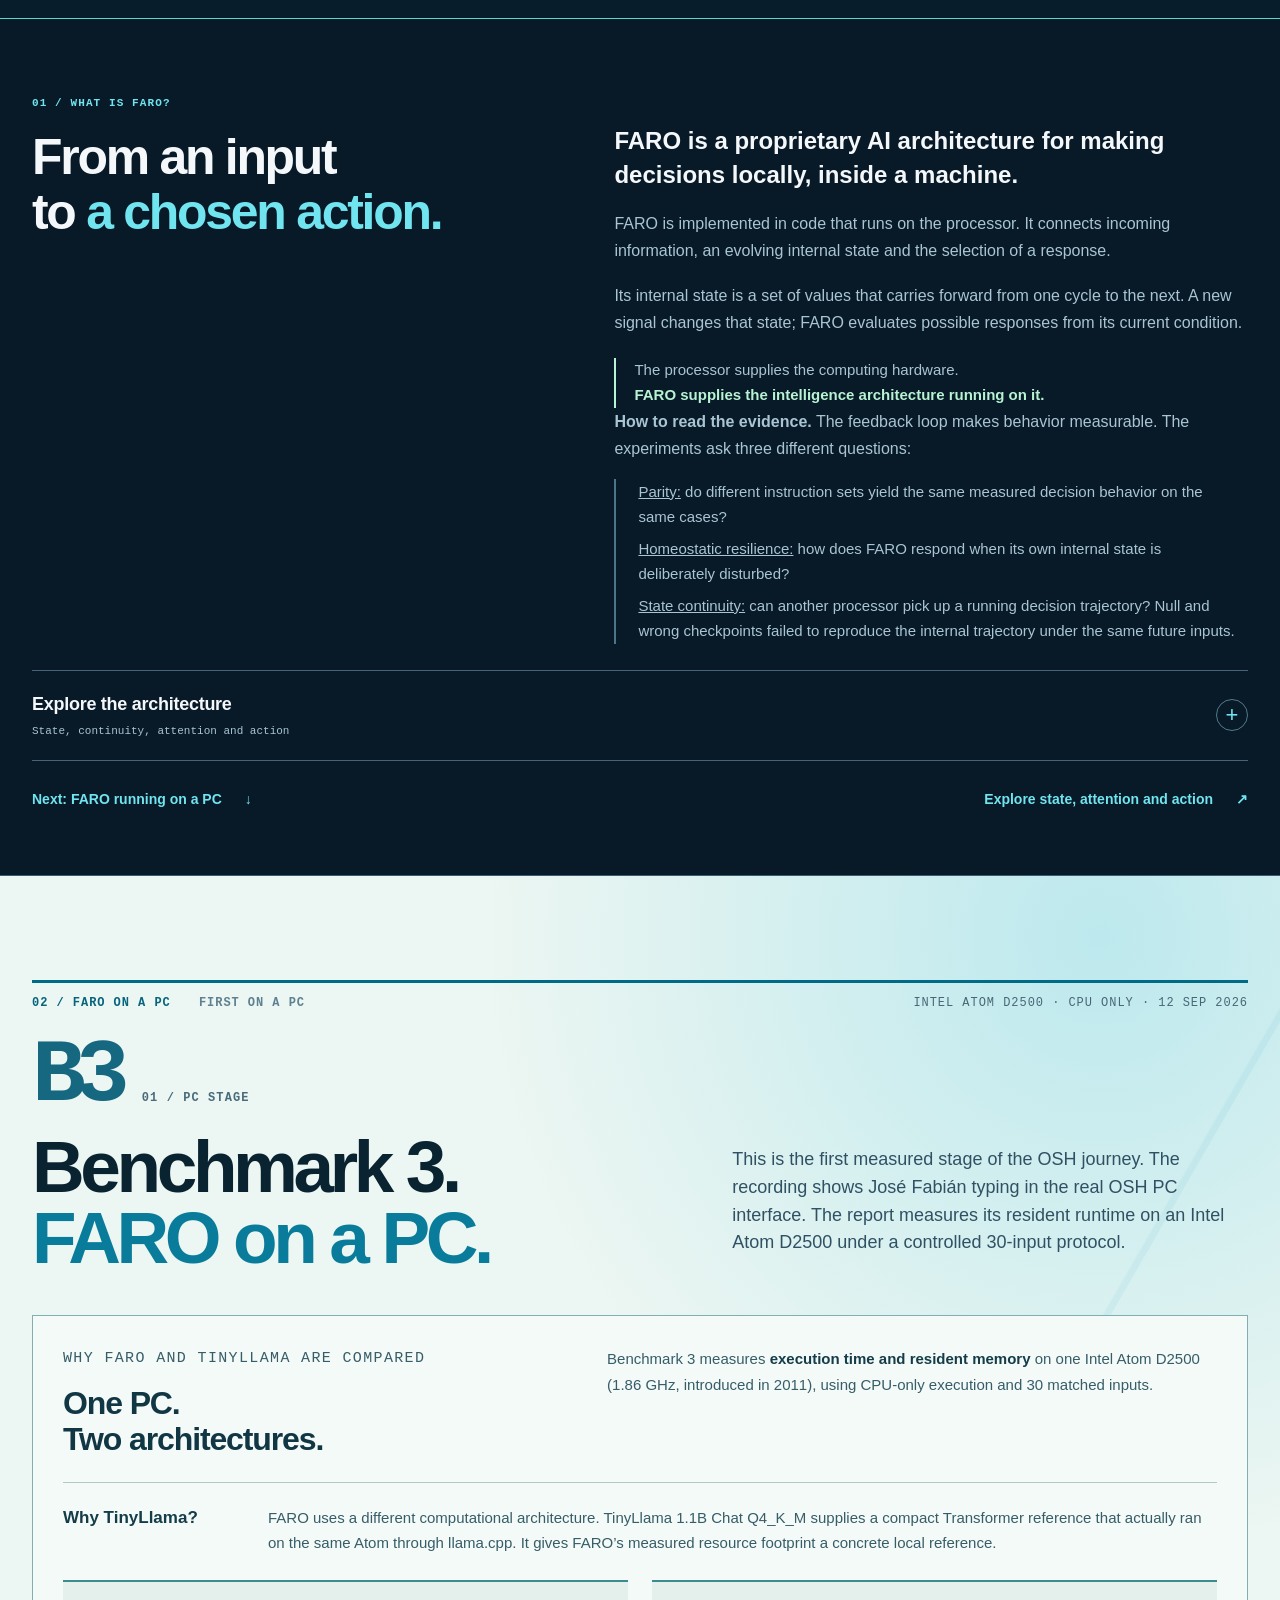
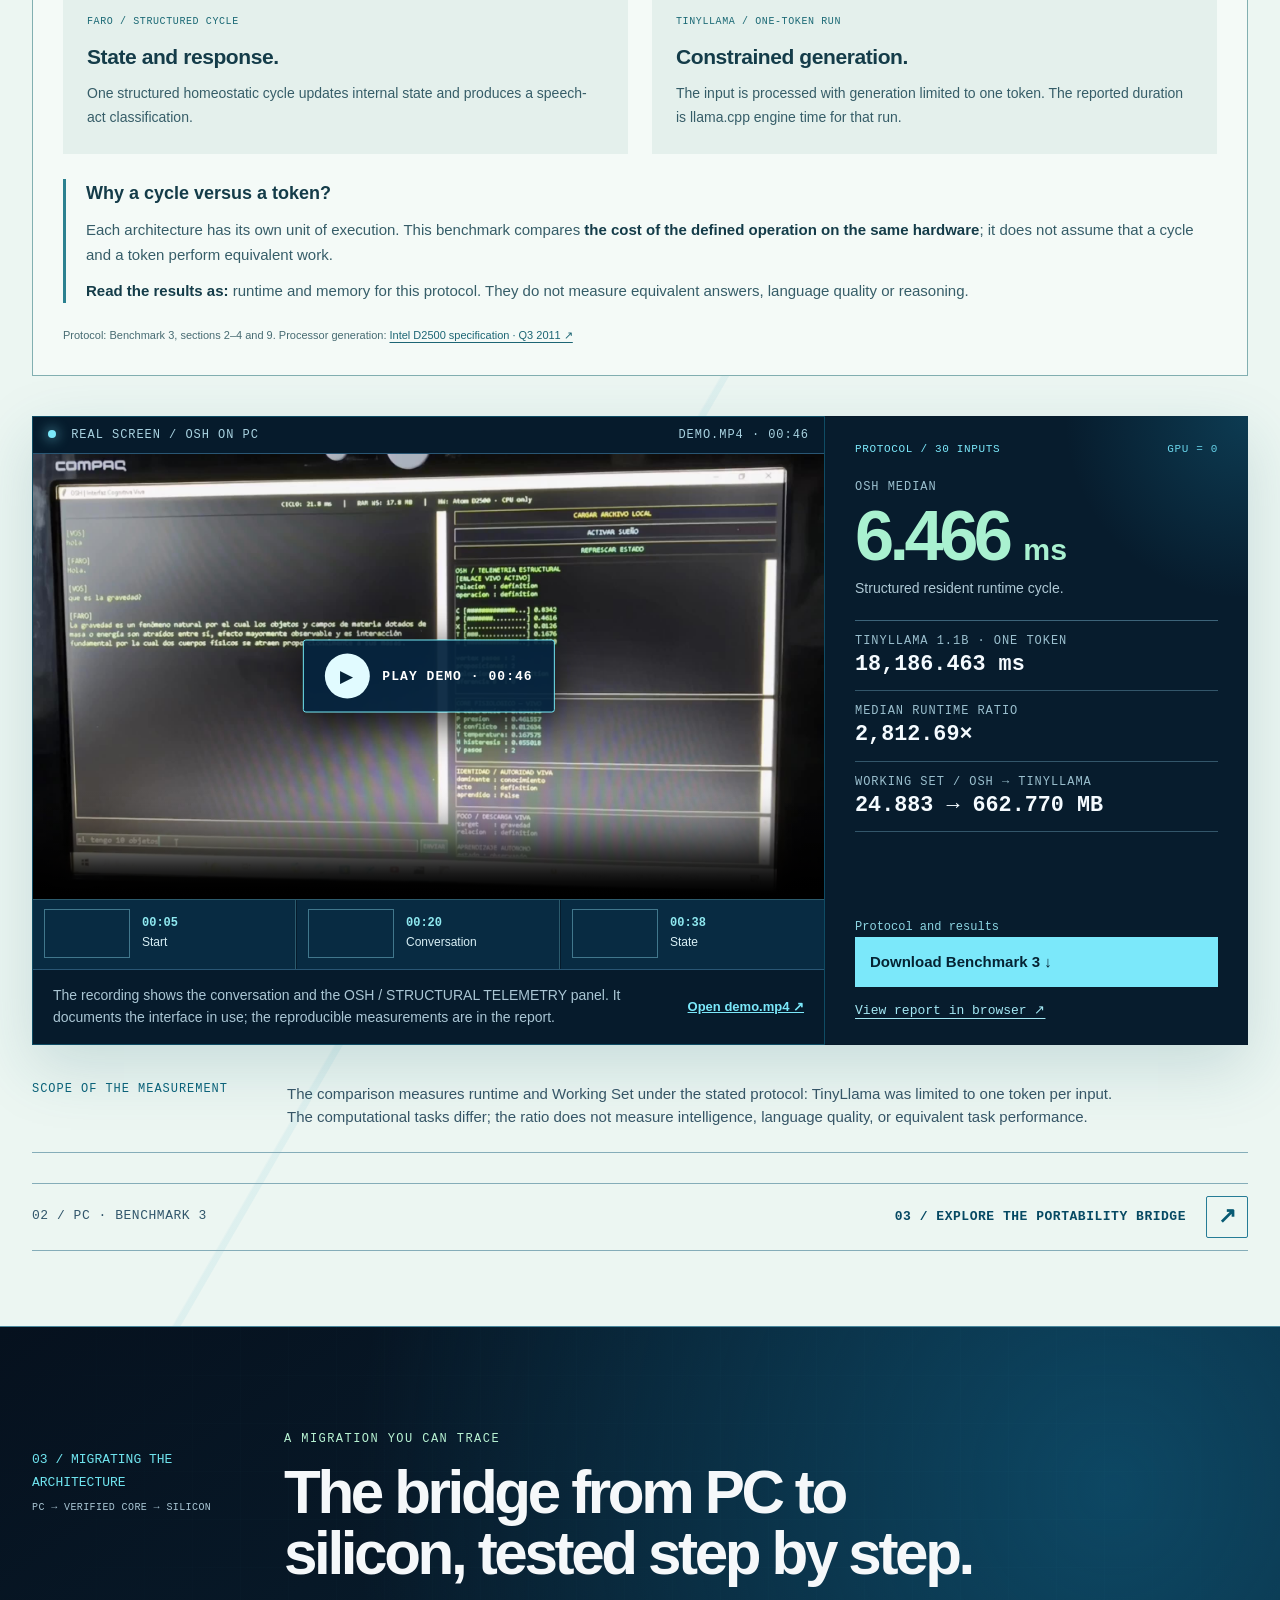
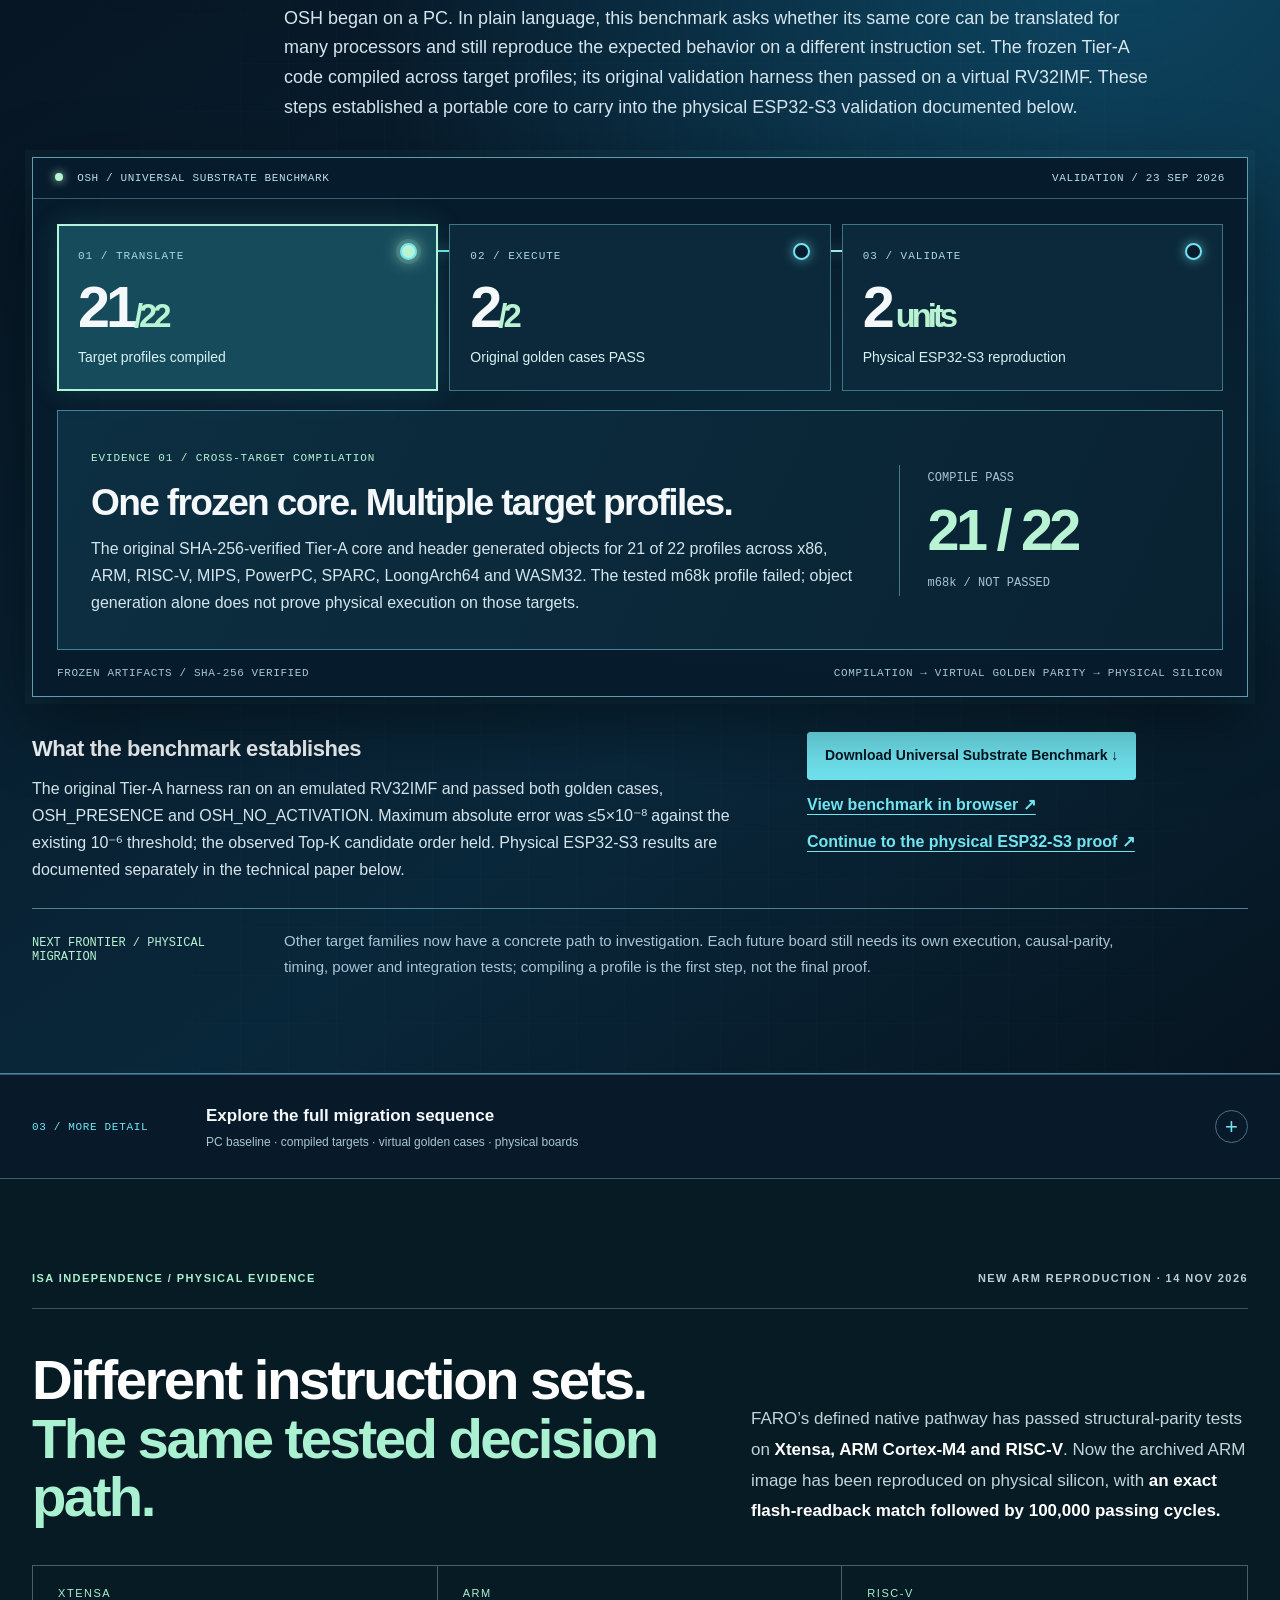
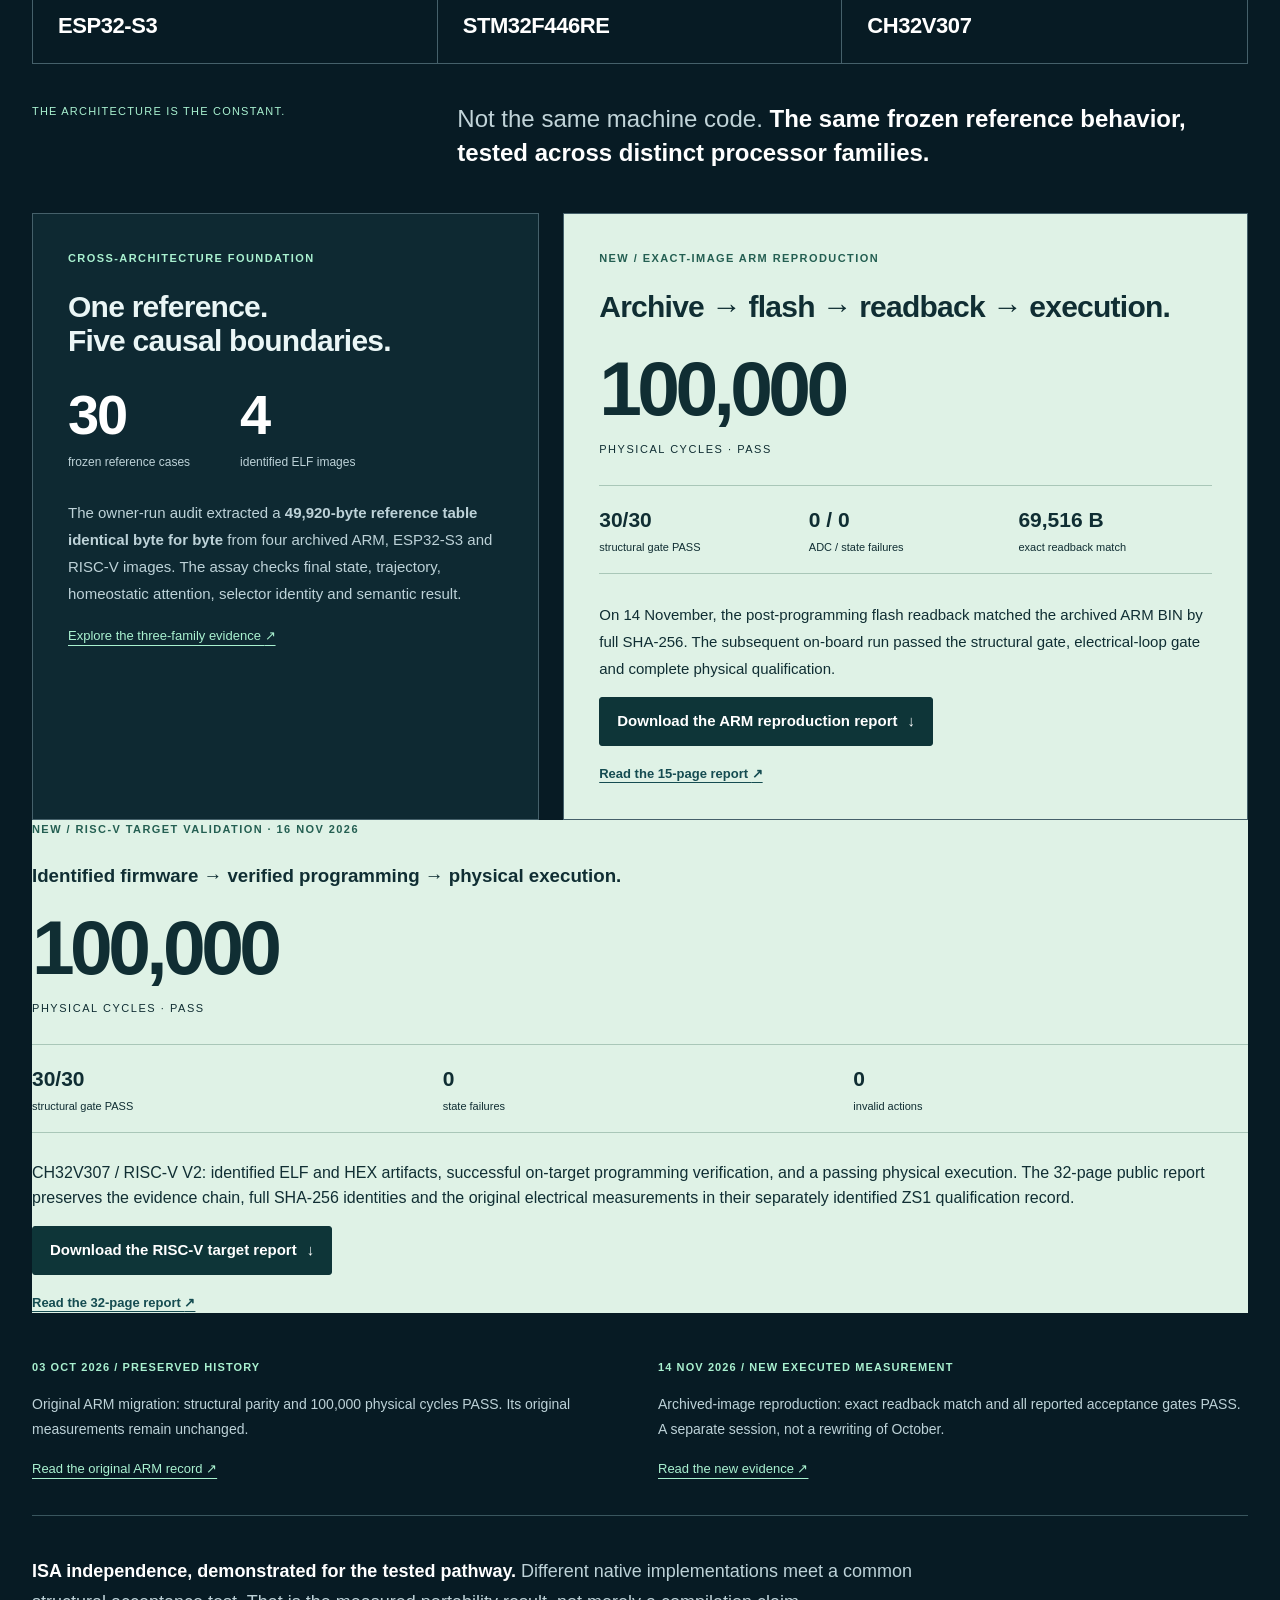
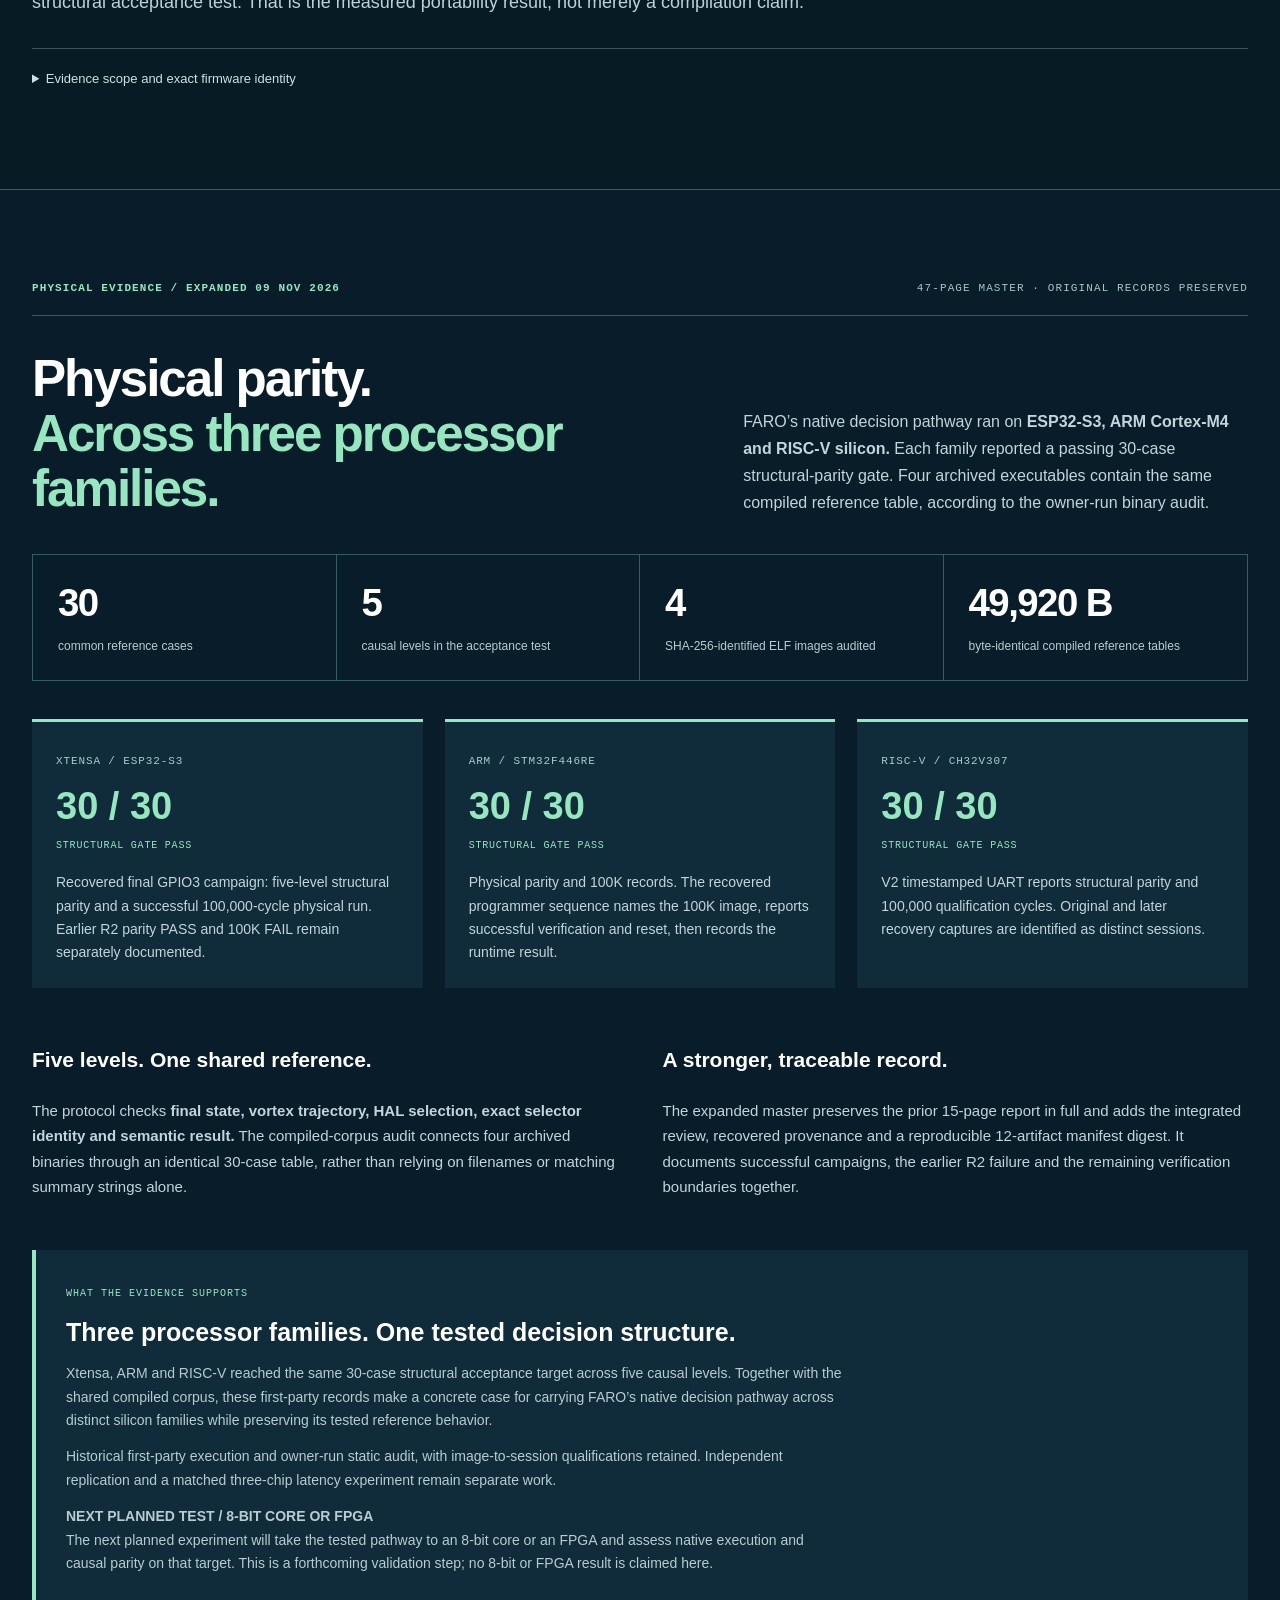
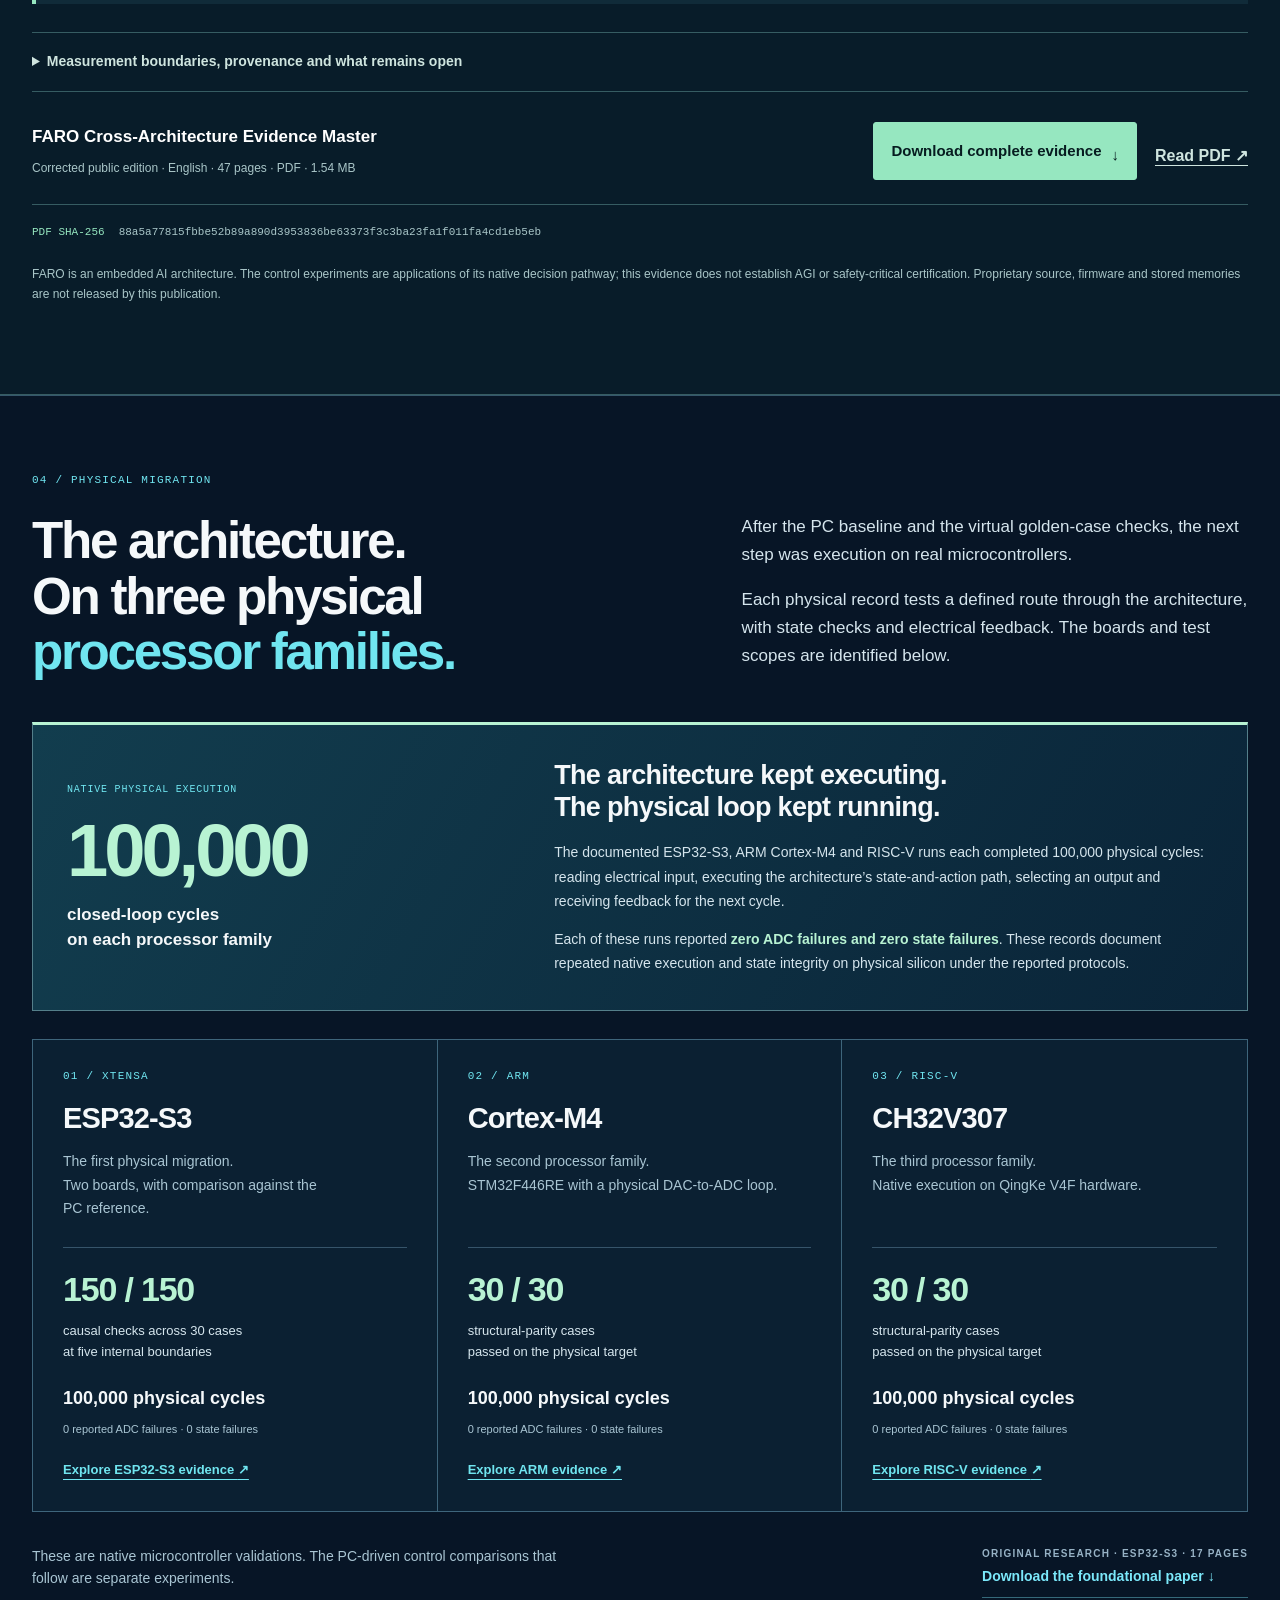
==== commit 7da20e4f: "Publish the FARO evidence dossier with its architecture introduction" ====
--- a/index.html
+++ b/index.html
@@ -550,7 +550,7 @@
 <p class="rc29-eyebrow">From evidence to integration</p><h2 id="rc29-integration-title">Start with a defined<br/><em>control task.</em></h2></div>
 <div class="rc29-integration-copy"><p>FARO’s public evidence covers execution on microcontrollers and physical electrical-control comparisons. OSH Global Systems offers this proprietary architecture as a basis for discussing licensing and integration with hardware manufacturers.</p><p>A concrete integration begins with the device, its sensor inputs, its actuator interface and the behavior it needs to achieve. Product-level performance belongs to that complete system.</p><div class="rc29-integration-links"><a class="button" href="#contacto">Discuss licensing &amp; integration <span aria-hidden="true">↗</span></a><a href="#control-benchmarks">Review the physical evidence ↗</a></div></div>
 </div></section></div></details>
-<section class="rule" id="documentos"><div class="wrap"><div class="section-head"><div class="no">07 / ORIGINAL REPORTS</div><div><h2>The complete evidence library.</h2><p>The evidence library includes 22 report entries and 23 preserved PDF files, including the original and alternate memory-report editions. It now includes internal-state resilience, exact-image ARM reproduction, Benchmark 3, the physical ESP32-S3 paper, the Universal Substrate Benchmark, and the October 2026 public cross-architecture whitepaper covering the new physical ARM milestone. The full collection also includes physical RISC-V validation, fixed-PID and PID Oracle comparisons, adaptive RLS-CE, and the RC slew-floor analysis. Each report keeps its own test date, protocol and measurement scope.</p></div></div><div class="library-tools" hidden=""><div class="library-search"><label for="report-search">Find a report</label><div class="search-input"><span aria-hidden="true">⌕</span><input aria-controls="report-list" autocomplete="off" id="report-search" placeholder="Search titles, hardware or protocols…" type="search"/></div></div><div class="library-filter"><label for="report-category">Evidence area</label><select aria-controls="report-list" id="report-category"><option value="all">All evidence</option><option value="architecture">Architecture &amp; hardware</option><option value="control">Control comparisons</option><option value="validation">Memory &amp; validation</option></select></div><button class="library-reset" type="button">Reset</button><p aria-atomic="true" aria-live="polite" id="report-count" role="status">22 reports available</p></div><div class="docs" id="report-list"><article class="doc" data-category="validation" id="faro-20b-final-report"><small>FEATURED / 22 NOV 2026</small><h3>FARO: 20-Byte State Continuity Across ARM and RISC-V</h3><p>Final physical campaign: 16 predefined points, 14 active PASS, two retained HOLD. Includes the public evidence extract.</p><span class="doc-file-meta">PDF · 14 pages · 808 KB · English</span><a href="./FARO_OSH_20_BYTES_ARM_RISCV_16_POINT_FINAL_DOSSIER_EN.pdf" download="FARO_OSH_20_BYTES_ARM_RISCV_16_POINT_FINAL_DOSSIER_EN.pdf">Download the final dossier ↓</a><a class="doc-view" href="./FARO_OSH_20_BYTES_ARM_RISCV_16_POINT_FINAL_DOSSIER_EN.pdf" target="_blank" rel="noopener noreferrer">View PDF ↗</a><a href="#faro-20b-final">Explore the physical results ↗</a></article><article class="doc" data-category="validation" id="faro-20b-n506-report"><small>NEW / CROSS-ISA STATE CONTINUITY / 20 NOV 2026</small><h3>FARO: 20-Byte State Transfer from ARM to RISC-V</h3><p>Physical native execution at N = 506, the first completed cut of 16 predeclared. A 20-byte checkpoint in a 32-byte frame supported 256 subsequent steps. Zero decision or DAC-code differences. Both negative controls also matched those outputs, but exceeded the state tolerance; the transfer did not (maximum deviation 2.3841858 × 10⁻⁷ vs 10⁻⁵). Deterministic input, not an analog plant test or a complete campaign.</p><span class="doc-file-meta">PDF · 6 pages · 180 KB · English</span><a href="./FARO_OSH_20_BYTES_CONTINUIDAD_ARM_RISCV_N506-3.pdf" download="FARO_OSH_20_BYTES_CONTINUIDAD_ARM_RISCV_N506-3.pdf">Download the 20-byte continuity report</a><a class="doc-view" href="./FARO_OSH_20_BYTES_CONTINUIDAD_ARM_RISCV_N506-3.pdf" target="_blank" rel="noopener noreferrer">View English PDF</a><details><summary>English edition integrity</summary><p>SHA-256: <code>8a21ff8f2bd8fa183f80cdf40795773ed15ae9a62c25d208b6c844fedcfc3724</code></p></details></article><article class="doc" data-category="control" id="esp32s3-r8-report"><small>NEW / ESP32-S3 RESILIENCE / 18 NOV 2026</small><h3>Internal-State Resilience — Physical ESP32-S3 R8 Validation</h3><p>Owner-operated Xtensa LX7 campaign: 33 trials, 330,000 physical cycle records, 31/31 perturbations stayed in tolerance and 2/2 controls accepted. Reported peak error: 526 ADC counts using the median of five ADC window means, against a 700-count tolerance. Direct PWM-to-ADC electrical feedback. Full measurement scope, private-artifact audit limits and provenance in the original English dossier; no independent laboratory certification.</p><span class="doc-file-meta">PDF · 18 pages · 205 KB · English</span><a href="./OSH_FARO_ESP32S3_R8_Physical_Resilience_Final_EN.pdf" download="OSH_FARO_ESP32S3_R8_Physical_Resilience_Final_EN.pdf">Download ESP32-S3 resilience report</a><a class="doc-view" href="./OSH_FARO_ESP32S3_R8_Physical_Resilience_Final_EN.pdf" target="_blank" rel="noopener noreferrer">View original PDF</a><a href="#esp32s3-state-resilience">Explore the physical results</a></article><article class="doc" data-category="validation" id="esp32s3-r6-report"><small>NEW / ESP32-S3 R6 / 18 NOV 2026</small><h3>ESP32-S3 R6 — ISA Independence, Parity &amp; Closed Target Chain</h3><p>Evidence for ISA independence through native Xtensa LX7 execution, structural parity and a closed target chain: the owner-operated report documents 30/30 structural parity cases, 100,000 GPIO14 PWM-to-GPIO2 ADC feedback cycles and 1,600,000 physical ADC conversions. The reported chain links the identified firmware, four same-session RAM readbacks and physical run to the audited public summary. Direct-jumper electrical feedback, not an external dynamic plant. No independent laboratory certification or third-party rehashing of the owner-retained raw artifacts.</p><span class="doc-file-meta">PDF · 24 pages · 181 KB · English</span><a href="./OSH_FARO_ESP32S3_R6_FINAL_PHYSICAL_VALIDATION_COMPLETE_EN.pdf" download="OSH_FARO_ESP32S3_R6_FINAL_PHYSICAL_VALIDATION_COMPLETE_EN.pdf">Download ESP32-S3 R6 report ↓</a><a class="doc-view" href="./OSH_FARO_ESP32S3_R6_FINAL_PHYSICAL_VALIDATION_COMPLETE_EN.pdf" target="_blank" rel="noopener noreferrer">View original PDF ↗</a><details><summary>Original PDF integrity</summary><p>SHA-256: <code>c7e0f71628c72051c623a8f30be24ee3fe72318d0bf0a8a5dfc6a788a89cf587</code></p></details></article><article class="doc" data-category="control"><small>NEW / RISC-V RESILIENCE / 17 NOV 2026</small><h3>Internal-State Resilience — Physical RISC-V Validation</h3><p>CH32V307 owner-operated physical campaign. Functional continuity under selected internal-state perturbations, documented through the supplied host validation summary. Full scope and provenance in the original English dossier.</p><span class="doc-file-meta">PDF · 14 pages · 140 KB</span><a href="./OSH_FARO_RISCV_RESILIENCE_33_330K_20261117_EN.pdf" download="OSH_FARO_RISCV_RESILIENCE_33_330K_20261117_EN.pdf">Download RISC-V resilience report ↓</a><a class="doc-view" href="./OSH_FARO_RISCV_RESILIENCE_33_330K_20261117_EN.pdf" target="_blank" rel="noopener noreferrer">View PDF ↗</a><a href="#riscv-state-resilience">Explore the physical results ↗</a></article><article class="doc" data-category="architecture"><small>NEW / RISC-V TARGET / 16 NOV 2026</small><h3>RISC-V V2 — Physical Target Validation</h3><p>32 pages · identified firmware, verified on-target programming, 30/30 structural parity and 100,000 physical cycles PASS. Full artifact hashes and original ZS1 electrical qualification records.</p><span class="doc-file-meta">PDF · 32 pages</span><a href="./OSH_FARO_RISCV_TARGET_V2_20261116_EN_PUBLIC_AUDITED.pdf" download="OSH_FARO_RISCV_TARGET_V2_20261116_EN_PUBLIC_AUDITED.pdf">Download RISC-V target report ↗</a><a href="./OSH_FARO_RISCV_TARGET_V2_20261116_EN_PUBLIC_AUDITED.pdf" target="_blank" rel="noopener noreferrer">View PDF ↗</a></article><article class="doc" data-category="validation"><small>14 / ARM EXACT-IMAGE VALIDATION / 14 NOV 2026</small><h3>ARM Physical Validation — Exact-Image Reproduction</h3><p>Preserved ARM validation report: identified firmware image, flash readback comparison and physical 100,000-cycle execution. This later campaign is distinct from the historical October record.</p><span class="doc-file-meta">PDF · 1.23 MB · English</span><a href="./OSH_ARM_VALIDATION_20261114_EN.pdf" download="OSH_ARM_VALIDATION_20261114_EN.pdf">Download ARM validation ↓</a><a class="doc-view" href="./OSH_ARM_VALIDATION_20261114_EN.pdf" target="_blank" rel="noopener noreferrer">View PDF ↗</a><a href="#isa-independence">Explore ISA evidence ↗</a></article><article class="doc" data-category="validation"><small>16 / HISTORICAL MEMORY RECORD / 04 NOV 2026</small><h3>Memory on Physical Silicon — Historical Memorandum</h3><p>3-page earlier evidence register for ESP32-S3 Step20, ARM 100K and RISC-V R1. Retained as historical context; R1 figures are not the V2 100K firmware. Read alongside the later recovered ELF memory report.</p><span class="doc-file-meta">PDF · 96 KB · English</span><a href="./faro.pdf" download="faro.pdf">Download historical memory record ↓</a><a class="doc-view" href="./faro.pdf" target="_blank" rel="noopener noreferrer">View PDF ↗</a></article><article class="doc" data-category="validation"><small>15 / INTERNAL STATE RESILIENCE / NOV 2026</small><h3>FARO / OSH — Internal State Resilience</h3><p>33 physical ARM runs · 31 deliberate corruptions within tolerance · 330,000 recorded cycles. Full protocol, results, state traces and source-line references. Original report in Spanish.</p><span class="doc-file-meta">PDF · 16 pages · 209 KB</span><a href="./FARO_OSH_INTERNAL_STATE_RESILIENCE_ARM_33_REPORT.pdf" download="FARO_OSH_INTERNAL_STATE_RESILIENCE_ARM_33_REPORT.pdf">Download resilience report ↓</a><a class="doc-view" href="./FARO_OSH_INTERNAL_STATE_RESILIENCE_ARM_33_REPORT.pdf" target="_blank" rel="noopener noreferrer">View PDF ↗</a><a href="#state-resilience">Explore the physical results ↗</a></article><article class="doc" data-category="architecture"><small>13 / PARITY / 09 NOV 2026</small><h3>Cross-Architecture Physical Execution, Decision Parity and Latency Evidence</h3><p>47-page evidence master · original report preserved in full; integrated review, recovered provenance, 30-case records, compiled-table identity, campaign-specific latency and reproducible manifest digest.</p><span class="doc-file-meta">PDF · 1.54 MB</span><a aria-label="Download Cross-Architecture Physical Execution, Decision Parity and Latency Evidence (PDF)" download="FARO_CROSS_ARCHITECTURE_COMPLETE_PARITY_EN.pdf" href="./FARO_CROSS_ARCHITECTURE_COMPLETE_PARITY_EN.pdf">Download complete evidence ↗</a><a class="doc-view" href="./FARO_CROSS_ARCHITECTURE_COMPLETE_PARITY_EN.pdf" target="_blank" rel="noopener noreferrer">View PDF ↗</a></article><article class="doc" data-category="architecture"><small>01 / PAPER / 21 SEP 2026</small><h3>Physical Validation of an Autonomous Homeostatic Cognitive Architecture</h3><p>17 pages · physical silicon, parity, endurance, oscilloscope, and analog loop.</p><span class="doc-file-meta">PDF · 893 KB</span><a aria-label="Download Physical Validation of an Autonomous Homeostatic Cognitive Architecture (PDF)" download="osh_global_systems_vallejos_2026.pdf" href="./osh_global_systems_vallejos_2026.pdf">Download paper ↗</a><a aria-label="View Physical Validation of an Autonomous Homeostatic Cognitive Architecture (PDF, opens in a new tab)" class="doc-view" href="./osh_global_systems_vallejos_2026.pdf" rel="noopener noreferrer" target="_blank">View PDF ↗</a></article><article class="doc" data-category="architecture"><small>02 / BENCHMARK / 12 SEP 2026</small><h3>Architectural Runtime Benchmark 3</h3><p>17 pages · CPU-only protocol, latency, Working Set, repetition, and interpretation.</p><span class="doc-file-meta">PDF · 360 KB</span><a aria-label="Download Architectural Runtime Benchmark 3 (PDF)" download="OSH_Benchmark_3_Report.pdf" href="./OSH_Benchmark_3_Report.pdf">Download Benchmark 3 ↗</a><a aria-label="View Architectural Runtime Benchmark 3 (PDF, opens in a new tab)" class="doc-view" href="./OSH_Benchmark_3_Report.pdf" rel="noopener noreferrer" target="_blank">View PDF ↗</a></article><article class="doc" data-category="architecture"><small>03 / UNIVERSAL SUBSTRATE / 23 SEP 2026</small><h3>Universal Substrate Benchmark</h3><p>20 pages · 21/22 compiled target profiles, RV32IMF virtual golden parity, physical ESP32-S3 evidence and Appendix F.</p><span class="doc-file-meta">PDF · 58 KB</span><a aria-label="Download Universal Substrate Benchmark (PDF)" download="OSH_Universal_Substrate_Benchmark_FINAL_2026.pdf" href="./OSH_Universal_Substrate_Benchmark_FINAL_2026.pdf">Download benchmark ↗</a><a href="./OSH_Universal_Substrate_Benchmark_FINAL_2026.pdf" rel="noopener noreferrer" target="_blank">View report ↗</a></article><article class="doc" data-category="architecture"><small>04 / WHITEPAPER / OCT 2026</small><h3>Physical Cross-Architecture Evidence</h3><p>Public technical whitepaper · PC → substrate → ESP32-S3 → STM32F446RE / ARM Cortex-M4, with parity, 100K physical loop, oscilloscope, power boundary and artifact integrity.</p><span class="doc-file-meta">PDF · 995 KB</span><a aria-label="Download Physical Cross-Architecture Evidence (PDF)" download="OSH_Public_Whitepaper_Cross_Architecture_Evidence_2026.pdf" href="./OSH_Public_Whitepaper_Cross_Architecture_Evidence_2026.pdf">Download whitepaper ↗</a><a aria-label="View Physical Cross-Architecture Evidence (PDF, opens in a new tab)" class="doc-view" href="./OSH_Public_Whitepaper_Cross_Architecture_Evidence_2026.pdf" rel="noopener noreferrer" target="_blank">View PDF ↗</a></article><article class="doc rv26-report-card" data-category="architecture"><small>05 / RISC-V + PID / 09 OCT 2026</small><h3>Physical RISC-V Validation &amp; FARO V2 / PID Benchmark</h3><p>14 pages · CH32V307 native parity and 100K physical cycles, matched host-controller comparison, disturbance recovery, original scope capture, board power observations and artifact integrity.</p><span class="doc-file-meta">PDF · 1.9 MB</span><a aria-label="Download Physical RISC-V Validation &amp; FARO V2 / PID Benchmark (PDF)" download="OSH_RISCV_Public_Benchmark_Complete_2026-10-09.pdf" href="./OSH_RISCV_Public_Benchmark_Complete_2026-10-09.pdf">Download complete benchmark ↗</a><a href="#pid-benchmark">Explore the PID results ↗</a><a aria-label="View Physical RISC-V Validation &amp; FARO V2 / PID Benchmark (PDF, opens in a new tab)" class="doc-view" href="./OSH_RISCV_Public_Benchmark_Complete_2026-10-09.pdf" rel="noopener noreferrer" target="_blank">View PDF ↗</a></article><article class="doc p19-report-card" data-category="control"><small>06 / FARO × PID / 19 OCT 2026</small><h3>Five Physical Tests — Unified FARO vs Fixed PID Benchmark</h3><p>11 pages · ARM and RISC-V matched tracking, physical disturbance response, R6 generalization and degradation. Complete-pair accounting, equal preparation, protocol boundaries and evidence anchors.</p><span class="doc-file-meta">PDF · 91 KB</span><a aria-label="Download Five Physical Tests — Unified FARO vs Fixed PID Benchmark (PDF)" download="OSH_FARO_vs_PID_Five_Physical_Tests_Benchmark_2026-10-19.pdf" href="./assets/OSH_FARO_vs_PID_Five_Physical_Tests_Benchmark_2026-10-19.pdf">Download five-test benchmark ↗</a><a href="#pid-r6">Explore the new R6 results ↗</a><a aria-label="View Five Physical Tests — Unified FARO vs Fixed PID Benchmark (PDF, opens in a new tab)" class="doc-view" href="./assets/OSH_FARO_vs_PID_Five_Physical_Tests_Benchmark_2026-10-19.pdf" rel="noopener noreferrer" target="_blank">View PDF ↗</a></article><article class="doc o31-report-card" data-category="control"><small>07 / PID ORACLE / 30 OCT 2026</small><h3>Three-Regime Physical Benchmark</h3><p>6 pages · FARO 6/6 scored profiles across MEDIUM, FAST and SLOW; 4.42% lower aggregate IAE versus a privileged per-regime PID Oracle. Preparation, timing and control-effort results included.</p><span class="doc-file-meta">PDF · 42 KB</span><a aria-label="Download Three-Regime Physical Benchmark (PDF)" download="OSH_FARO_PID_ORACLE_FINAL.pdf" href="./OSH_FARO_PID_ORACLE_FINAL.pdf">Download PID Oracle report ↗</a><a href="#pid-oracle-three-regimes">Explore the three-regime results ↗</a><a aria-label="View Three-Regime Physical Benchmark (PDF, opens in a new tab)" class="doc-view" href="./OSH_FARO_PID_ORACLE_FINAL.pdf" rel="noopener noreferrer" target="_blank">View PDF ↗</a></article>
+<section class="rule" id="documentos"><div class="wrap"><div class="section-head"><div class="no">07 / ORIGINAL REPORTS</div><div><h2>The complete evidence library.</h2><p>The evidence library includes 22 report entries and 24 PDF files, including the architecture-prefaced dossier and the original and alternate memory-report editions. It now includes internal-state resilience, exact-image ARM reproduction, Benchmark 3, the physical ESP32-S3 paper, the Universal Substrate Benchmark, and the October 2026 public cross-architecture whitepaper covering the new physical ARM milestone. The full collection also includes physical RISC-V validation, fixed-PID and PID Oracle comparisons, adaptive RLS-CE, and the RC slew-floor analysis. Each report keeps its own test date, protocol and measurement scope.</p></div></div><div class="library-tools" hidden=""><div class="library-search"><label for="report-search">Find a report</label><div class="search-input"><span aria-hidden="true">⌕</span><input aria-controls="report-list" autocomplete="off" id="report-search" placeholder="Search titles, hardware or protocols…" type="search"/></div></div><div class="library-filter"><label for="report-category">Evidence area</label><select aria-controls="report-list" id="report-category"><option value="all">All evidence</option><option value="architecture">Architecture &amp; hardware</option><option value="control">Control comparisons</option><option value="validation">Memory &amp; validation</option></select></div><button class="library-reset" type="button">Reset</button><p aria-atomic="true" aria-live="polite" id="report-count" role="status">22 reports available</p></div><div class="docs" id="report-list"><article class="doc" data-category="validation" id="faro-20b-final-report"><small>FEATURED / 22 NOV 2026</small><h3>FARO: 20-Byte State Continuity Across ARM and RISC-V</h3><p>Final physical campaign: 16 predefined points, 14 active PASS, two retained HOLD. Includes the public evidence extract.</p><span class="doc-file-meta">PDF · 14 pages · 808 KB · English</span> <a class="doc-view" href="./FARO_OSH_Final_Dossier_With_Architecture_Introduction_EN.pdf" target="_blank" rel="noopener noreferrer">Edition with architecture introduction (15 pages) ↗</a><a href="./FARO_OSH_20_BYTES_ARM_RISCV_16_POINT_FINAL_DOSSIER_EN.pdf" download="FARO_OSH_20_BYTES_ARM_RISCV_16_POINT_FINAL_DOSSIER_EN.pdf">Download the final dossier ↓</a><a class="doc-view" href="./FARO_OSH_20_BYTES_ARM_RISCV_16_POINT_FINAL_DOSSIER_EN.pdf" target="_blank" rel="noopener noreferrer">View PDF ↗</a><a href="#faro-20b-final">Explore the physical results ↗</a></article><article class="doc" data-category="validation" id="faro-20b-n506-report"><small>NEW / CROSS-ISA STATE CONTINUITY / 20 NOV 2026</small><h3>FARO: 20-Byte State Transfer from ARM to RISC-V</h3><p>Physical native execution at N = 506, the first completed cut of 16 predeclared. A 20-byte checkpoint in a 32-byte frame supported 256 subsequent steps. Zero decision or DAC-code differences. Both negative controls also matched those outputs, but exceeded the state tolerance; the transfer did not (maximum deviation 2.3841858 × 10⁻⁷ vs 10⁻⁵). Deterministic input, not an analog plant test or a complete campaign.</p><span class="doc-file-meta">PDF · 6 pages · 180 KB · English</span><a href="./FARO_OSH_20_BYTES_CONTINUIDAD_ARM_RISCV_N506-3.pdf" download="FARO_OSH_20_BYTES_CONTINUIDAD_ARM_RISCV_N506-3.pdf">Download the 20-byte continuity report</a><a class="doc-view" href="./FARO_OSH_20_BYTES_CONTINUIDAD_ARM_RISCV_N506-3.pdf" target="_blank" rel="noopener noreferrer">View English PDF</a><details><summary>English edition integrity</summary><p>SHA-256: <code>8a21ff8f2bd8fa183f80cdf40795773ed15ae9a62c25d208b6c844fedcfc3724</code></p></details></article><article class="doc" data-category="control" id="esp32s3-r8-report"><small>NEW / ESP32-S3 RESILIENCE / 18 NOV 2026</small><h3>Internal-State Resilience — Physical ESP32-S3 R8 Validation</h3><p>Owner-operated Xtensa LX7 campaign: 33 trials, 330,000 physical cycle records, 31/31 perturbations stayed in tolerance and 2/2 controls accepted. Reported peak error: 526 ADC counts using the median of five ADC window means, against a 700-count tolerance. Direct PWM-to-ADC electrical feedback. Full measurement scope, private-artifact audit limits and provenance in the original English dossier; no independent laboratory certification.</p><span class="doc-file-meta">PDF · 18 pages · 205 KB · English</span><a href="./OSH_FARO_ESP32S3_R8_Physical_Resilience_Final_EN.pdf" download="OSH_FARO_ESP32S3_R8_Physical_Resilience_Final_EN.pdf">Download ESP32-S3 resilience report</a><a class="doc-view" href="./OSH_FARO_ESP32S3_R8_Physical_Resilience_Final_EN.pdf" target="_blank" rel="noopener noreferrer">View original PDF</a><a href="#esp32s3-state-resilience">Explore the physical results</a></article><article class="doc" data-category="validation" id="esp32s3-r6-report"><small>NEW / ESP32-S3 R6 / 18 NOV 2026</small><h3>ESP32-S3 R6 — ISA Independence, Parity &amp; Closed Target Chain</h3><p>Evidence for ISA independence through native Xtensa LX7 execution, structural parity and a closed target chain: the owner-operated report documents 30/30 structural parity cases, 100,000 GPIO14 PWM-to-GPIO2 ADC feedback cycles and 1,600,000 physical ADC conversions. The reported chain links the identified firmware, four same-session RAM readbacks and physical run to the audited public summary. Direct-jumper electrical feedback, not an external dynamic plant. No independent laboratory certification or third-party rehashing of the owner-retained raw artifacts.</p><span class="doc-file-meta">PDF · 24 pages · 181 KB · English</span><a href="./OSH_FARO_ESP32S3_R6_FINAL_PHYSICAL_VALIDATION_COMPLETE_EN.pdf" download="OSH_FARO_ESP32S3_R6_FINAL_PHYSICAL_VALIDATION_COMPLETE_EN.pdf">Download ESP32-S3 R6 report ↓</a><a class="doc-view" href="./OSH_FARO_ESP32S3_R6_FINAL_PHYSICAL_VALIDATION_COMPLETE_EN.pdf" target="_blank" rel="noopener noreferrer">View original PDF ↗</a><details><summary>Original PDF integrity</summary><p>SHA-256: <code>c7e0f71628c72051c623a8f30be24ee3fe72318d0bf0a8a5dfc6a788a89cf587</code></p></details></article><article class="doc" data-category="control"><small>NEW / RISC-V RESILIENCE / 17 NOV 2026</small><h3>Internal-State Resilience — Physical RISC-V Validation</h3><p>CH32V307 owner-operated physical campaign. Functional continuity under selected internal-state perturbations, documented through the supplied host validation summary. Full scope and provenance in the original English dossier.</p><span class="doc-file-meta">PDF · 14 pages · 140 KB</span><a href="./OSH_FARO_RISCV_RESILIENCE_33_330K_20261117_EN.pdf" download="OSH_FARO_RISCV_RESILIENCE_33_330K_20261117_EN.pdf">Download RISC-V resilience report ↓</a><a class="doc-view" href="./OSH_FARO_RISCV_RESILIENCE_33_330K_20261117_EN.pdf" target="_blank" rel="noopener noreferrer">View PDF ↗</a><a href="#riscv-state-resilience">Explore the physical results ↗</a></article><article class="doc" data-category="architecture"><small>NEW / RISC-V TARGET / 16 NOV 2026</small><h3>RISC-V V2 — Physical Target Validation</h3><p>32 pages · identified firmware, verified on-target programming, 30/30 structural parity and 100,000 physical cycles PASS. Full artifact hashes and original ZS1 electrical qualification records.</p><span class="doc-file-meta">PDF · 32 pages</span><a href="./OSH_FARO_RISCV_TARGET_V2_20261116_EN_PUBLIC_AUDITED.pdf" download="OSH_FARO_RISCV_TARGET_V2_20261116_EN_PUBLIC_AUDITED.pdf">Download RISC-V target report ↗</a><a href="./OSH_FARO_RISCV_TARGET_V2_20261116_EN_PUBLIC_AUDITED.pdf" target="_blank" rel="noopener noreferrer">View PDF ↗</a></article><article class="doc" data-category="validation"><small>14 / ARM EXACT-IMAGE VALIDATION / 14 NOV 2026</small><h3>ARM Physical Validation — Exact-Image Reproduction</h3><p>Preserved ARM validation report: identified firmware image, flash readback comparison and physical 100,000-cycle execution. This later campaign is distinct from the historical October record.</p><span class="doc-file-meta">PDF · 1.23 MB · English</span><a href="./OSH_ARM_VALIDATION_20261114_EN.pdf" download="OSH_ARM_VALIDATION_20261114_EN.pdf">Download ARM validation ↓</a><a class="doc-view" href="./OSH_ARM_VALIDATION_20261114_EN.pdf" target="_blank" rel="noopener noreferrer">View PDF ↗</a><a href="#isa-independence">Explore ISA evidence ↗</a></article><article class="doc" data-category="validation"><small>16 / HISTORICAL MEMORY RECORD / 04 NOV 2026</small><h3>Memory on Physical Silicon — Historical Memorandum</h3><p>3-page earlier evidence register for ESP32-S3 Step20, ARM 100K and RISC-V R1. Retained as historical context; R1 figures are not the V2 100K firmware. Read alongside the later recovered ELF memory report.</p><span class="doc-file-meta">PDF · 96 KB · English</span><a href="./faro.pdf" download="faro.pdf">Download historical memory record ↓</a><a class="doc-view" href="./faro.pdf" target="_blank" rel="noopener noreferrer">View PDF ↗</a></article><article class="doc" data-category="validation"><small>15 / INTERNAL STATE RESILIENCE / NOV 2026</small><h3>FARO / OSH — Internal State Resilience</h3><p>33 physical ARM runs · 31 deliberate corruptions within tolerance · 330,000 recorded cycles. Full protocol, results, state traces and source-line references. Original report in Spanish.</p><span class="doc-file-meta">PDF · 16 pages · 209 KB</span><a href="./FARO_OSH_INTERNAL_STATE_RESILIENCE_ARM_33_REPORT.pdf" download="FARO_OSH_INTERNAL_STATE_RESILIENCE_ARM_33_REPORT.pdf">Download resilience report ↓</a><a class="doc-view" href="./FARO_OSH_INTERNAL_STATE_RESILIENCE_ARM_33_REPORT.pdf" target="_blank" rel="noopener noreferrer">View PDF ↗</a><a href="#state-resilience">Explore the physical results ↗</a></article><article class="doc" data-category="architecture"><small>13 / PARITY / 09 NOV 2026</small><h3>Cross-Architecture Physical Execution, Decision Parity and Latency Evidence</h3><p>47-page evidence master · original report preserved in full; integrated review, recovered provenance, 30-case records, compiled-table identity, campaign-specific latency and reproducible manifest digest.</p><span class="doc-file-meta">PDF · 1.54 MB</span><a aria-label="Download Cross-Architecture Physical Execution, Decision Parity and Latency Evidence (PDF)" download="FARO_CROSS_ARCHITECTURE_COMPLETE_PARITY_EN.pdf" href="./FARO_CROSS_ARCHITECTURE_COMPLETE_PARITY_EN.pdf">Download complete evidence ↗</a><a class="doc-view" href="./FARO_CROSS_ARCHITECTURE_COMPLETE_PARITY_EN.pdf" target="_blank" rel="noopener noreferrer">View PDF ↗</a></article><article class="doc" data-category="architecture"><small>01 / PAPER / 21 SEP 2026</small><h3>Physical Validation of an Autonomous Homeostatic Cognitive Architecture</h3><p>17 pages · physical silicon, parity, endurance, oscilloscope, and analog loop.</p><span class="doc-file-meta">PDF · 893 KB</span><a aria-label="Download Physical Validation of an Autonomous Homeostatic Cognitive Architecture (PDF)" download="osh_global_systems_vallejos_2026.pdf" href="./osh_global_systems_vallejos_2026.pdf">Download paper ↗</a><a aria-label="View Physical Validation of an Autonomous Homeostatic Cognitive Architecture (PDF, opens in a new tab)" class="doc-view" href="./osh_global_systems_vallejos_2026.pdf" rel="noopener noreferrer" target="_blank">View PDF ↗</a></article><article class="doc" data-category="architecture"><small>02 / BENCHMARK / 12 SEP 2026</small><h3>Architectural Runtime Benchmark 3</h3><p>17 pages · CPU-only protocol, latency, Working Set, repetition, and interpretation.</p><span class="doc-file-meta">PDF · 360 KB</span><a aria-label="Download Architectural Runtime Benchmark 3 (PDF)" download="OSH_Benchmark_3_Report.pdf" href="./OSH_Benchmark_3_Report.pdf">Download Benchmark 3 ↗</a><a aria-label="View Architectural Runtime Benchmark 3 (PDF, opens in a new tab)" class="doc-view" href="./OSH_Benchmark_3_Report.pdf" rel="noopener noreferrer" target="_blank">View PDF ↗</a></article><article class="doc" data-category="architecture"><small>03 / UNIVERSAL SUBSTRATE / 23 SEP 2026</small><h3>Universal Substrate Benchmark</h3><p>20 pages · 21/22 compiled target profiles, RV32IMF virtual golden parity, physical ESP32-S3 evidence and Appendix F.</p><span class="doc-file-meta">PDF · 58 KB</span><a aria-label="Download Universal Substrate Benchmark (PDF)" download="OSH_Universal_Substrate_Benchmark_FINAL_2026.pdf" href="./OSH_Universal_Substrate_Benchmark_FINAL_2026.pdf">Download benchmark ↗</a><a href="./OSH_Universal_Substrate_Benchmark_FINAL_2026.pdf" rel="noopener noreferrer" target="_blank">View report ↗</a></article><article class="doc" data-category="architecture"><small>04 / WHITEPAPER / OCT 2026</small><h3>Physical Cross-Architecture Evidence</h3><p>Public technical whitepaper · PC → substrate → ESP32-S3 → STM32F446RE / ARM Cortex-M4, with parity, 100K physical loop, oscilloscope, power boundary and artifact integrity.</p><span class="doc-file-meta">PDF · 995 KB</span><a aria-label="Download Physical Cross-Architecture Evidence (PDF)" download="OSH_Public_Whitepaper_Cross_Architecture_Evidence_2026.pdf" href="./OSH_Public_Whitepaper_Cross_Architecture_Evidence_2026.pdf">Download whitepaper ↗</a><a aria-label="View Physical Cross-Architecture Evidence (PDF, opens in a new tab)" class="doc-view" href="./OSH_Public_Whitepaper_Cross_Architecture_Evidence_2026.pdf" rel="noopener noreferrer" target="_blank">View PDF ↗</a></article><article class="doc rv26-report-card" data-category="architecture"><small>05 / RISC-V + PID / 09 OCT 2026</small><h3>Physical RISC-V Validation &amp; FARO V2 / PID Benchmark</h3><p>14 pages · CH32V307 native parity and 100K physical cycles, matched host-controller comparison, disturbance recovery, original scope capture, board power observations and artifact integrity.</p><span class="doc-file-meta">PDF · 1.9 MB</span><a aria-label="Download Physical RISC-V Validation &amp; FARO V2 / PID Benchmark (PDF)" download="OSH_RISCV_Public_Benchmark_Complete_2026-10-09.pdf" href="./OSH_RISCV_Public_Benchmark_Complete_2026-10-09.pdf">Download complete benchmark ↗</a><a href="#pid-benchmark">Explore the PID results ↗</a><a aria-label="View Physical RISC-V Validation &amp; FARO V2 / PID Benchmark (PDF, opens in a new tab)" class="doc-view" href="./OSH_RISCV_Public_Benchmark_Complete_2026-10-09.pdf" rel="noopener noreferrer" target="_blank">View PDF ↗</a></article><article class="doc p19-report-card" data-category="control"><small>06 / FARO × PID / 19 OCT 2026</small><h3>Five Physical Tests — Unified FARO vs Fixed PID Benchmark</h3><p>11 pages · ARM and RISC-V matched tracking, physical disturbance response, R6 generalization and degradation. Complete-pair accounting, equal preparation, protocol boundaries and evidence anchors.</p><span class="doc-file-meta">PDF · 91 KB</span><a aria-label="Download Five Physical Tests — Unified FARO vs Fixed PID Benchmark (PDF)" download="OSH_FARO_vs_PID_Five_Physical_Tests_Benchmark_2026-10-19.pdf" href="./assets/OSH_FARO_vs_PID_Five_Physical_Tests_Benchmark_2026-10-19.pdf">Download five-test benchmark ↗</a><a href="#pid-r6">Explore the new R6 results ↗</a><a aria-label="View Five Physical Tests — Unified FARO vs Fixed PID Benchmark (PDF, opens in a new tab)" class="doc-view" href="./assets/OSH_FARO_vs_PID_Five_Physical_Tests_Benchmark_2026-10-19.pdf" rel="noopener noreferrer" target="_blank">View PDF ↗</a></article><article class="doc o31-report-card" data-category="control"><small>07 / PID ORACLE / 30 OCT 2026</small><h3>Three-Regime Physical Benchmark</h3><p>6 pages · FARO 6/6 scored profiles across MEDIUM, FAST and SLOW; 4.42% lower aggregate IAE versus a privileged per-regime PID Oracle. Preparation, timing and control-effort results included.</p><span class="doc-file-meta">PDF · 42 KB</span><a aria-label="Download Three-Regime Physical Benchmark (PDF)" download="OSH_FARO_PID_ORACLE_FINAL.pdf" href="./OSH_FARO_PID_ORACLE_FINAL.pdf">Download PID Oracle report ↗</a><a href="#pid-oracle-three-regimes">Explore the three-regime results ↗</a><a aria-label="View Three-Regime Physical Benchmark (PDF, opens in a new tab)" class="doc-view" href="./OSH_FARO_PID_ORACLE_FINAL.pdf" rel="noopener noreferrer" target="_blank">View PDF ↗</a></article>
 <article class="doc o31-report-card o31-report-rls" data-category="control"><small>08 / ADAPTIVE RLS-CE / 30 OCT 2026</small><h3>Online Adaptation on a Physical RC Plant</h3><p>10 pages · FARO 3/4 scored profiles and 2.74% lower aggregate IAE versus online RLS-CE. Equal information, online adaptation, FAST parity and a 4.29% FARO advantage in SLOW.</p><span class="doc-file-meta">PDF · 465 KB</span><a aria-label="Download Online Adaptation on a Physical RC Plant (PDF)" download="OSH_FARO_RLS_CE_FINAL.pdf" href="./OSH_FARO_RLS_CE_FINAL.pdf">Download RLS-CE report ↗</a><a href="#rls-ce-physical">Explore the adaptive comparison ↗</a><a aria-label="View Online Adaptation on a Physical RC Plant (PDF, opens in a new tab)" class="doc-view" href="./OSH_FARO_RLS_CE_FINAL.pdf" rel="noopener noreferrer" target="_blank">View PDF ↗</a></article><article class="doc rc29-report-card" data-category="control"><small>09 / RC METRIC ANALYSIS / 29 OCT 2026</small><h3>Physical RC Benchmark — Slew-Floor Analysis</h3><p>12 pages · Original raw result: 1.31% lower nominal IAE. Secondary post-hoc analysis: 8.21% lower IAE above a shared slew-only reference. Four completed profiles, tail accuracy, command variation and physical-block provenance.</p><span class="doc-file-meta">PDF · 382 KB</span><a aria-label="Download Physical RC Benchmark — Slew-Floor Analysis (PDF)" download="OSH_FARO_PID_Benchmark_RC_SlewFloor_Corrected_2026-10-29.pdf" href="./assets/OSH_FARO_PID_Benchmark_RC_SlewFloor_Corrected_2026-10-29.pdf">Download the RC analysis ↗</a><a href="#rc-slew-analysis">Explore raw and secondary results ↗</a><a aria-label="View Physical RC Benchmark — Slew-Floor Analysis (PDF, opens in a new tab)" class="doc-view" href="./assets/OSH_FARO_PID_Benchmark_RC_SlewFloor_Corrected_2026-10-29.pdf" rel="noopener noreferrer" target="_blank">View PDF ↗</a></article><article class="doc papers31-archive-card" data-category="control"><small>10 / R6 PID ORACLE / 20 OCT 2026</small><h3>R6 PID Oracle — Generalization &amp; Degradation</h3><p>9 pages · Earlier fixed-preparation comparison. Degradation: 5/6 profiles favor FARO, with a 5.08% symmetric IAE advantage and 58.82% lower DAC variation. Generalization: near parity. Preserved as a separate historical study.</p><span class="doc-file-meta">PDF · 57 KB</span><a aria-label="Download R6 PID Oracle — Generalization &amp; Degradation (PDF)" download="OSH_FARO_vs_PID_Oracle_Physical_R6_Benchmark_2026-10-20.pdf" href="./assets/OSH_FARO_vs_PID_Oracle_Physical_R6_Benchmark_2026-10-20.pdf">Download the R6 Oracle report ↗</a><a aria-label="View R6 PID Oracle — Generalization &amp; Degradation (PDF, opens in a new tab)" class="doc-view" href="./assets/OSH_FARO_vs_PID_Oracle_Physical_R6_Benchmark_2026-10-20.pdf" rel="noopener noreferrer" target="_blank">View PDF ↗</a></article><article class="doc mem26-report-card" data-category="validation"><small>11 / RECOVERED ELF MEMORY / 05 NOV 2026</small><h3>Recovered ELF Memory Evidence</h3><p>4 pages · ARM 100K and RISC-V V2 100K image/static RAM accounting; ESP32-S3 Step20 candidate ELF and runtime free-memory observations. Full file digests, identity boundaries and the PSRAM percentage correction.</p><span class="doc-file-meta">PDF · 89 KB</span><a aria-label="Download Recovered ELF Memory Evidence (PDF)" download="FARO_Memoria_ELF_Verificada_20261105.pdf" href="./assets/FARO_Memoria_ELF_Verificada_20261105.pdf">Download memory evidence ↗</a><a href="#embedded-memory-evidence">Explore the memory records ↗</a><a aria-label="View Recovered ELF Memory Evidence (PDF, opens in a new tab)" class="doc-view" href="./assets/FARO_Memoria_ELF_Verificada_20261105.pdf" rel="noopener noreferrer" target="_blank">View PDF ↗</a><p class="doc-file-meta">A second preserved PDF edition has identical extracted text but different file bytes (121 KB).</p><a href="./FARO_Memoria_ELF_Verificada_20261105.pdf" download="FARO_Memoria_ELF_Verificada_20261105.pdf">Download preserved root edition ↓</a><a class="doc-view" href="./FARO_Memoria_ELF_Verificada_20261105.pdf" target="_blank" rel="noopener noreferrer">View preserved root edition ↗</a></article><article class="doc ivp26-report-card" data-category="validation"><small>12 / INDEPENDENT VALIDATION / NOV 2026</small><h3>Public Validation Brief</h3><p>3 pages · Proposed independent observational assessment, evaluator control, signed findings and proprietary implementation custody. Describes an evaluation pathway; no completed independent certification is claimed.</p><span class="doc-file-meta">PDF · 48 KB</span><a aria-label="Download Public Validation Brief (PDF)" download="FARO_PUBLICO.pdf" href="./FARO_PUBLICO.pdf">Download Public Validation Brief (PDF)</a><a href="#independent-validation">Explore the validation program ↗</a><a aria-label="View Public Validation Brief (PDF, opens in a new tab)" class="doc-view" href="./FARO_PUBLICO.pdf" rel="noopener noreferrer" target="_blank">View PDF ↗</a></article></div><div class="library-empty" hidden="" id="report-empty">No reports match. Try another term or reset the filters.</div></div></section>
 <details class="iv-record" id="evidence-updates"><summary class="wrap"><span class="iv-record-no">REPORT UPDATES</span><span class="iv-record-label"><strong>Dated additions to the evidence record</strong><small>Original update links, retained for reference</small></span><span aria-hidden="true" class="iv-plus">+</span></summary><div class="iv-record-content"><div class="iv-updates"><a class="rv26-latest o31-latest wrap" href="#control-benchmarks"><span><small>Latest physical results / 30 October 2026</small><strong>FARO vs PID Oracle: 6/6 · FARO vs adaptive RLS-CE: 3/4</strong></span><span aria-hidden="true">↗</span></a><a class="rv26-latest wrap" href="#pid-r6"><span><small>PID evidence update / 19 October 2026</small><strong>Five physical tests: ARM, RISC-V and the new R6 results</strong></span><span aria-hidden="true">↗</span></a><a class="rv26-latest wrap" href="#riscv-physical"><span><small>Physical evidence / 09 October 2026</small><strong>Physical RISC-V validation + FARO V2 versus PID</strong></span><span aria-hidden="true">↗</span></a></div></div></details>
 <section aria-labelledby="f26-founder-title" class="f26-founder" id="founder"><div class="wrap">
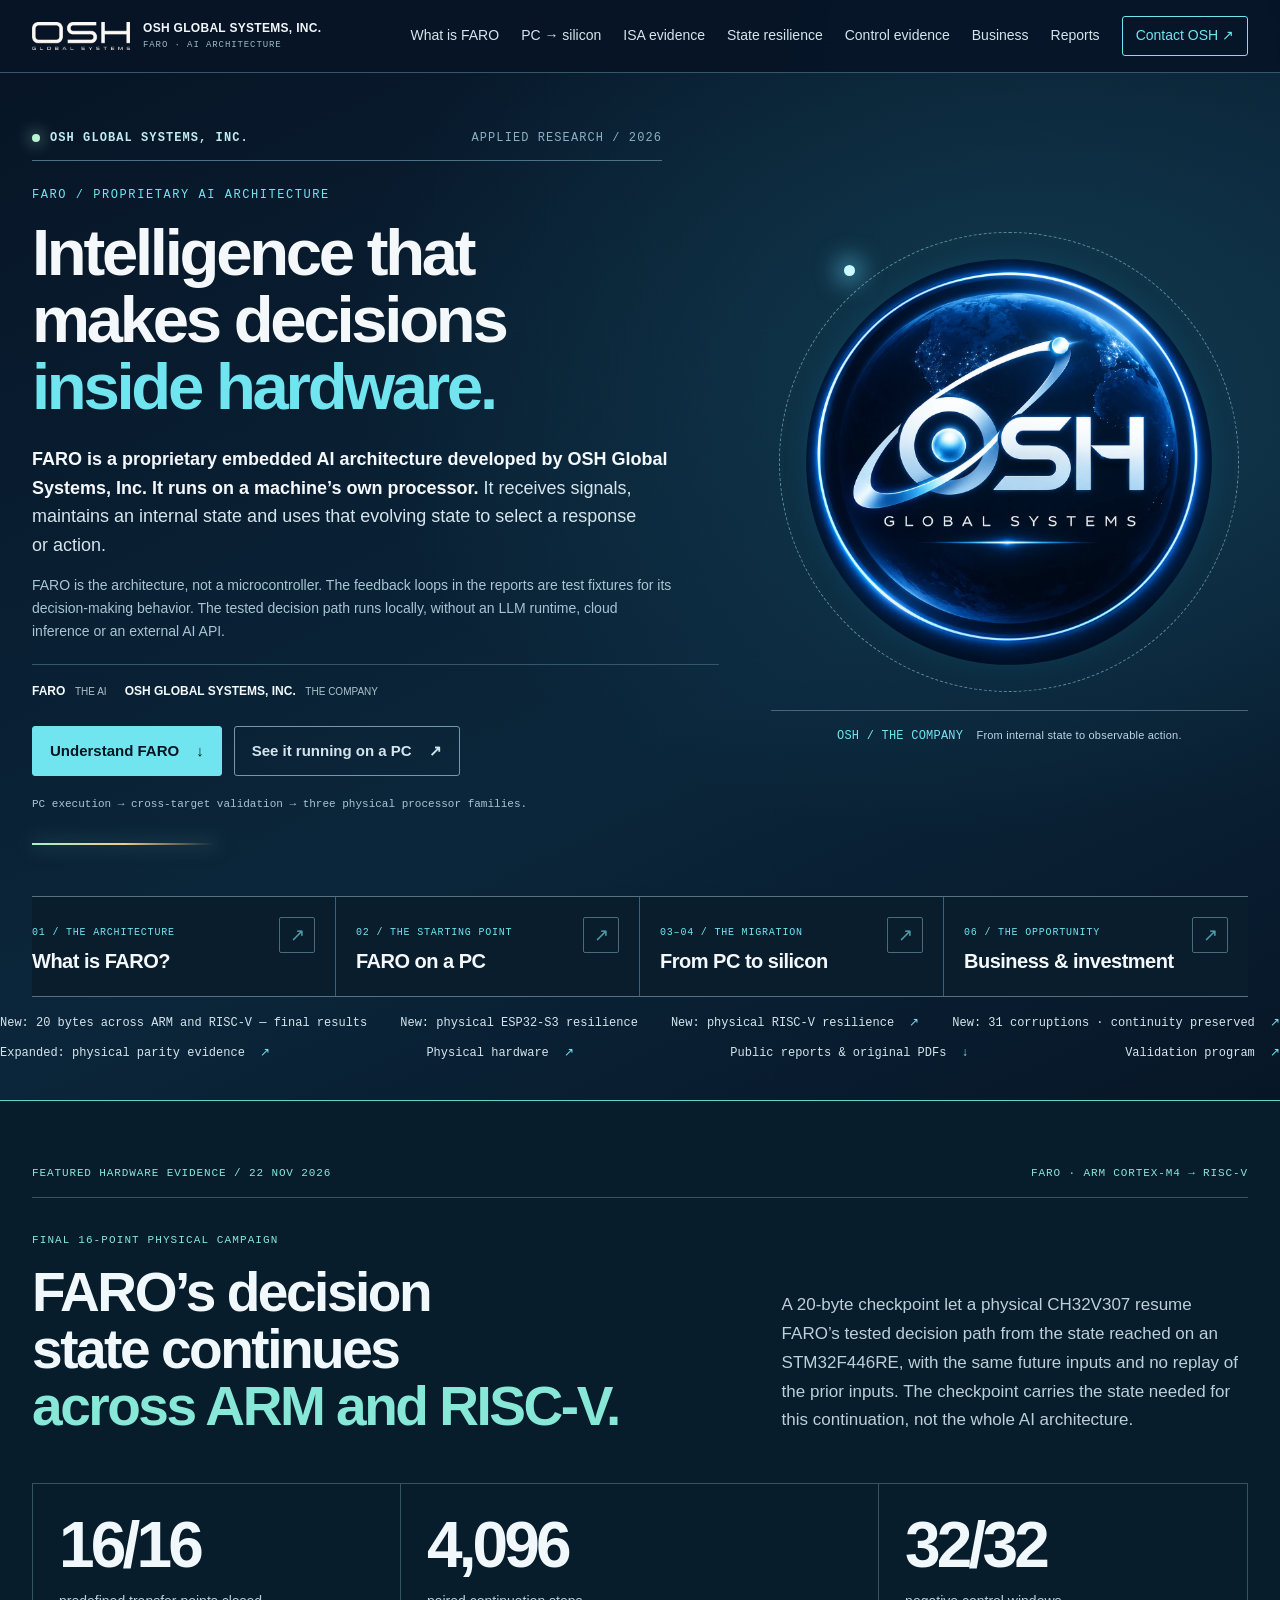
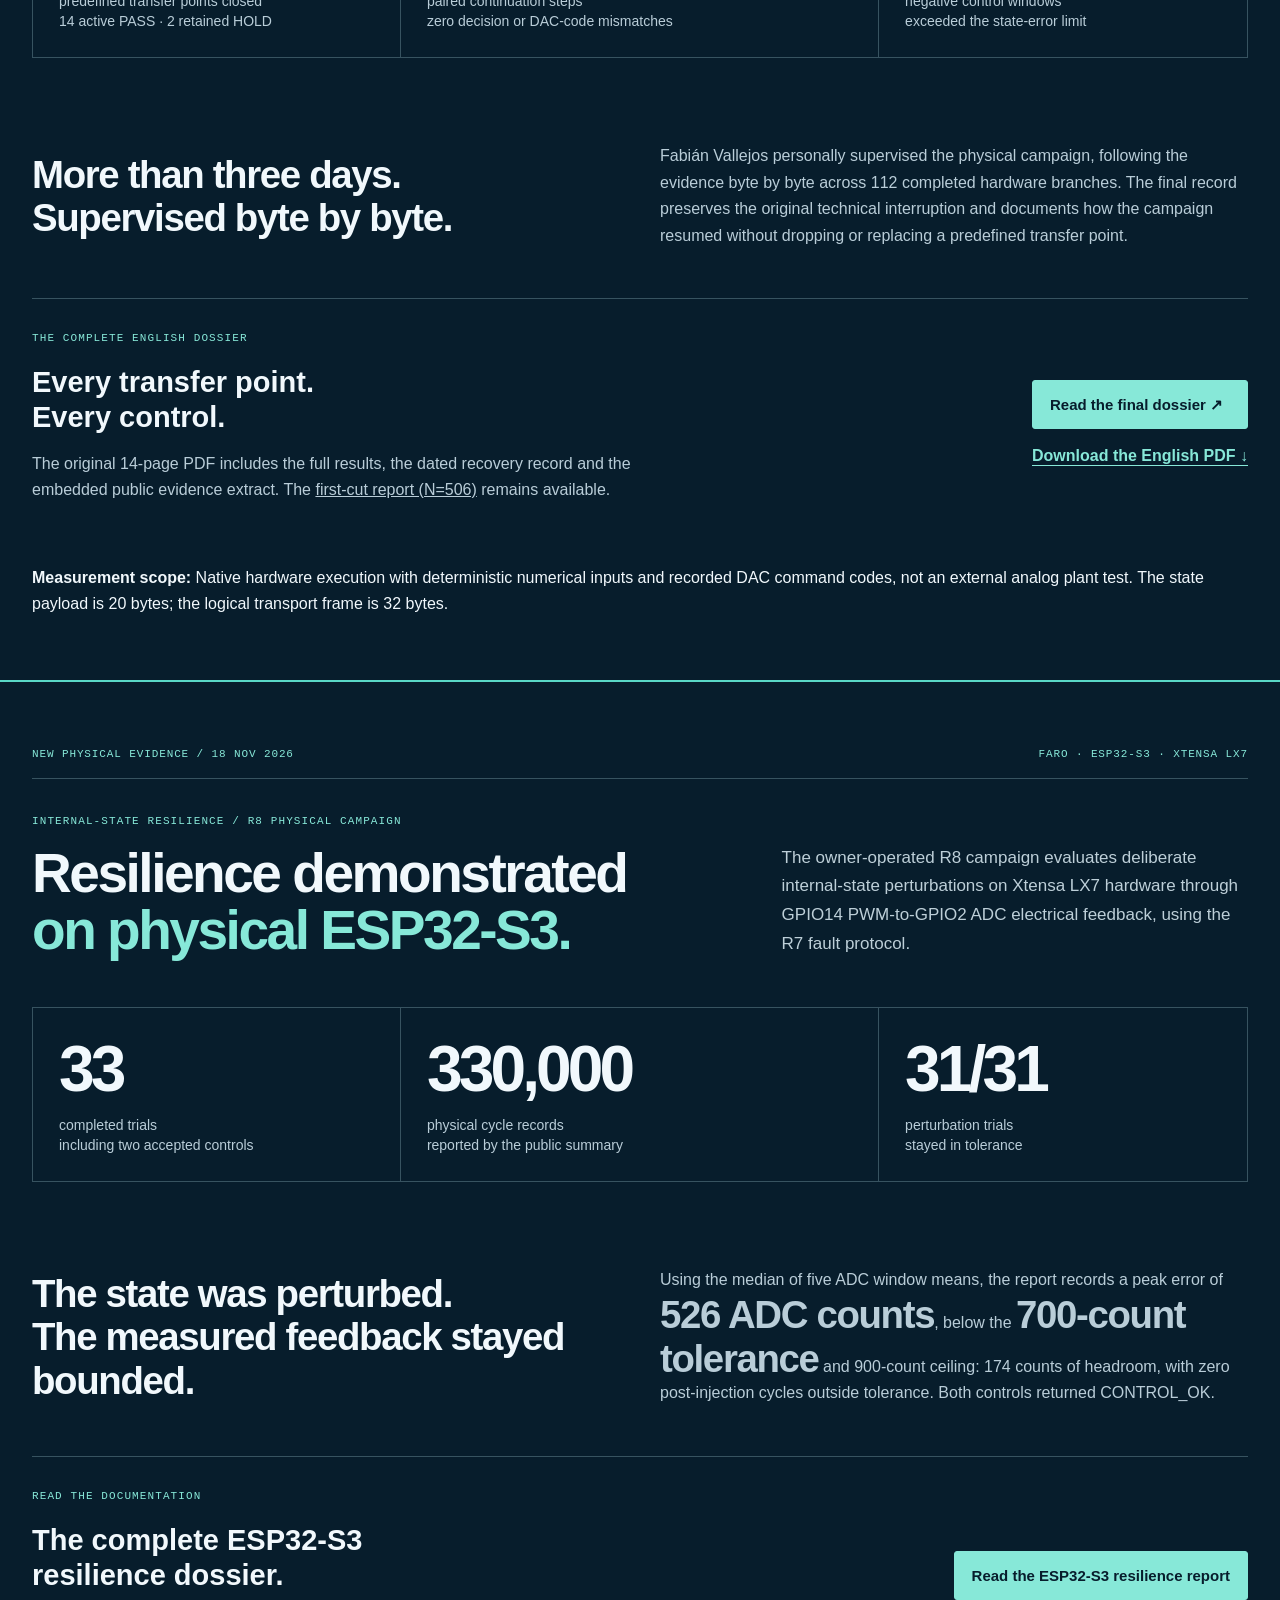
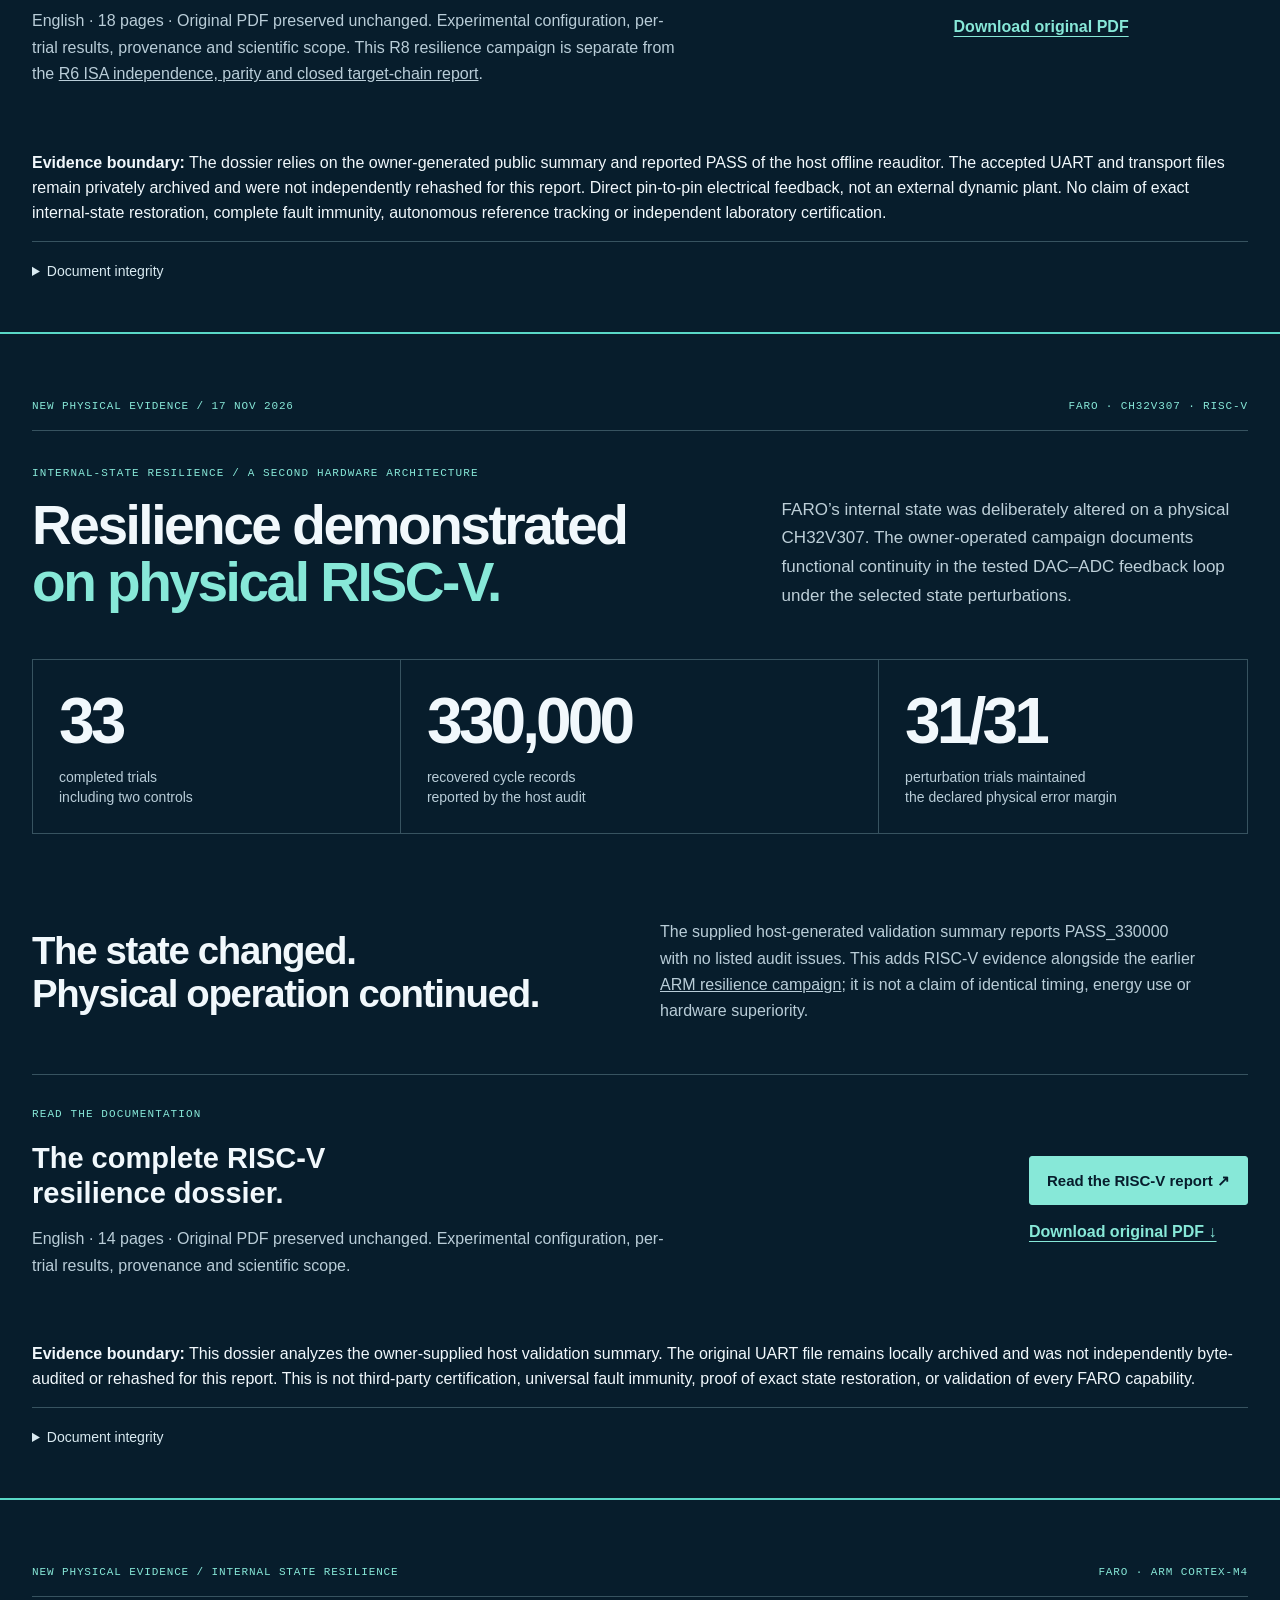
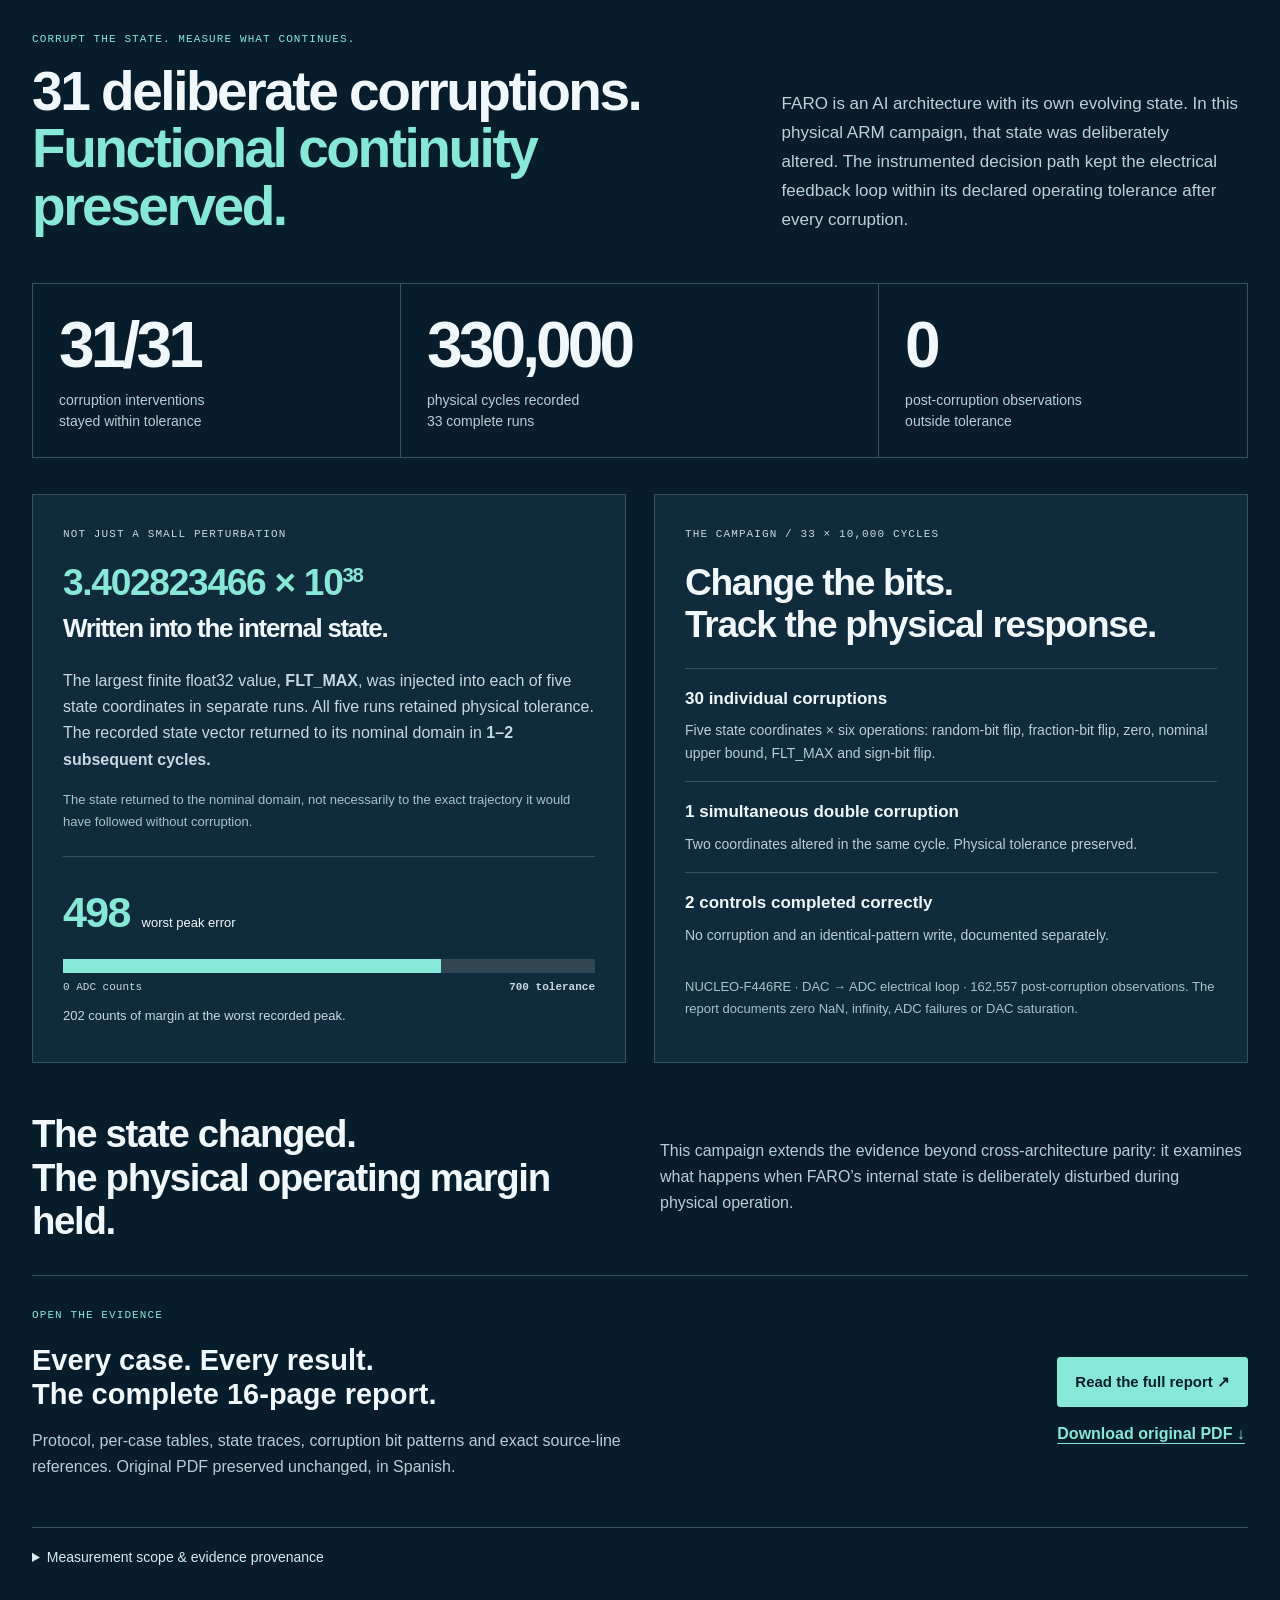
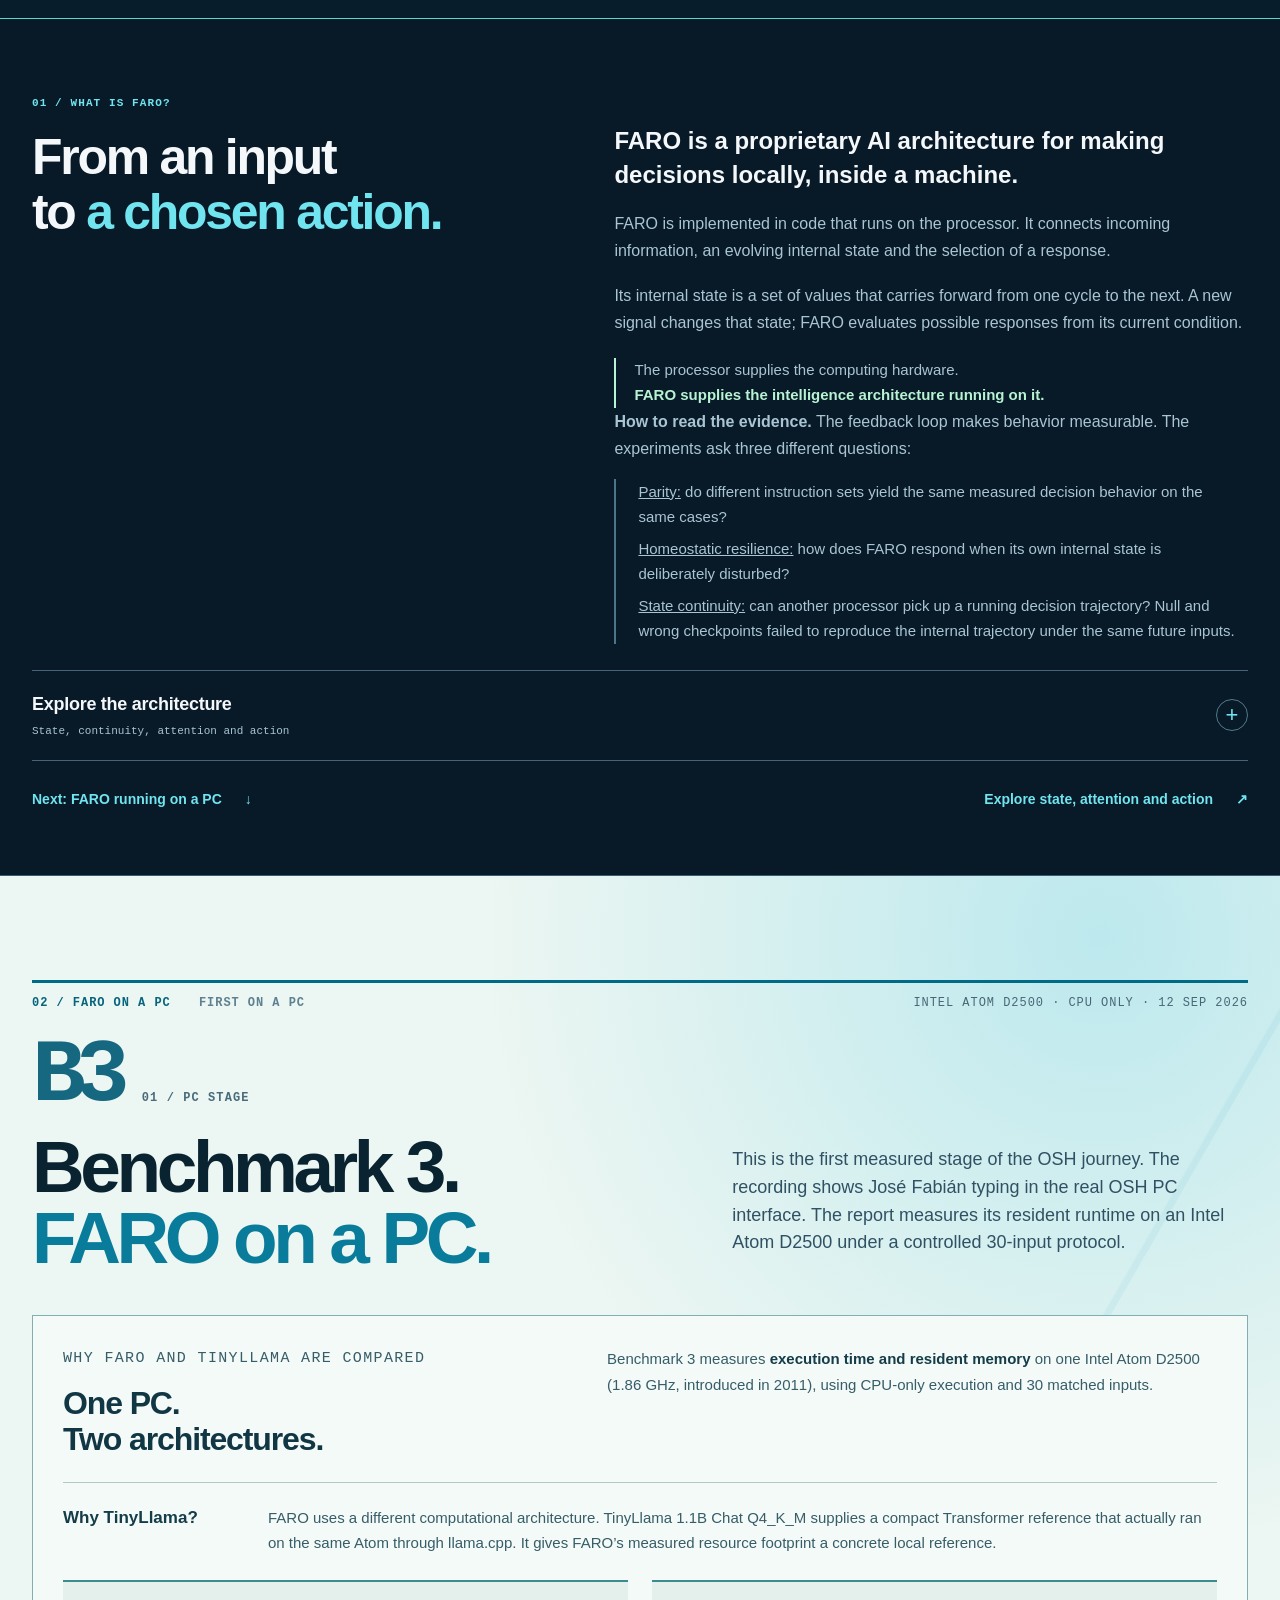
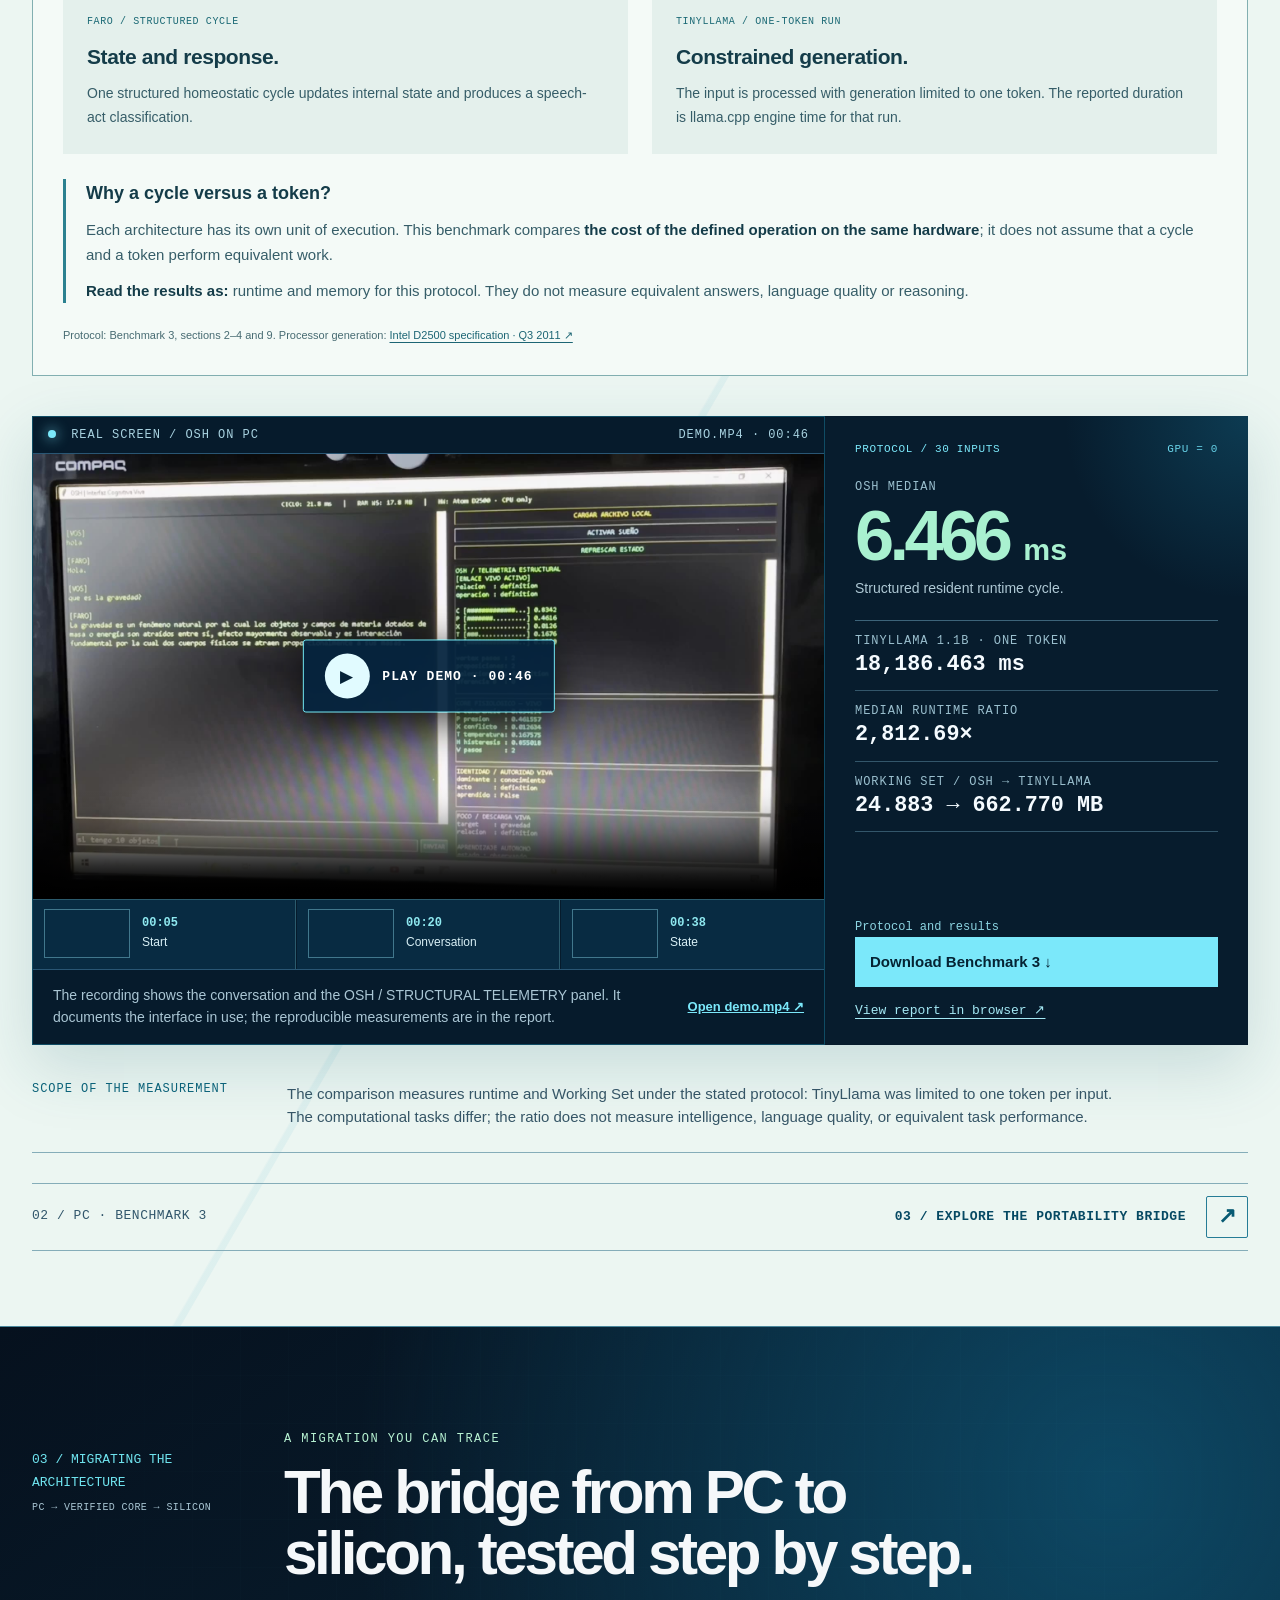
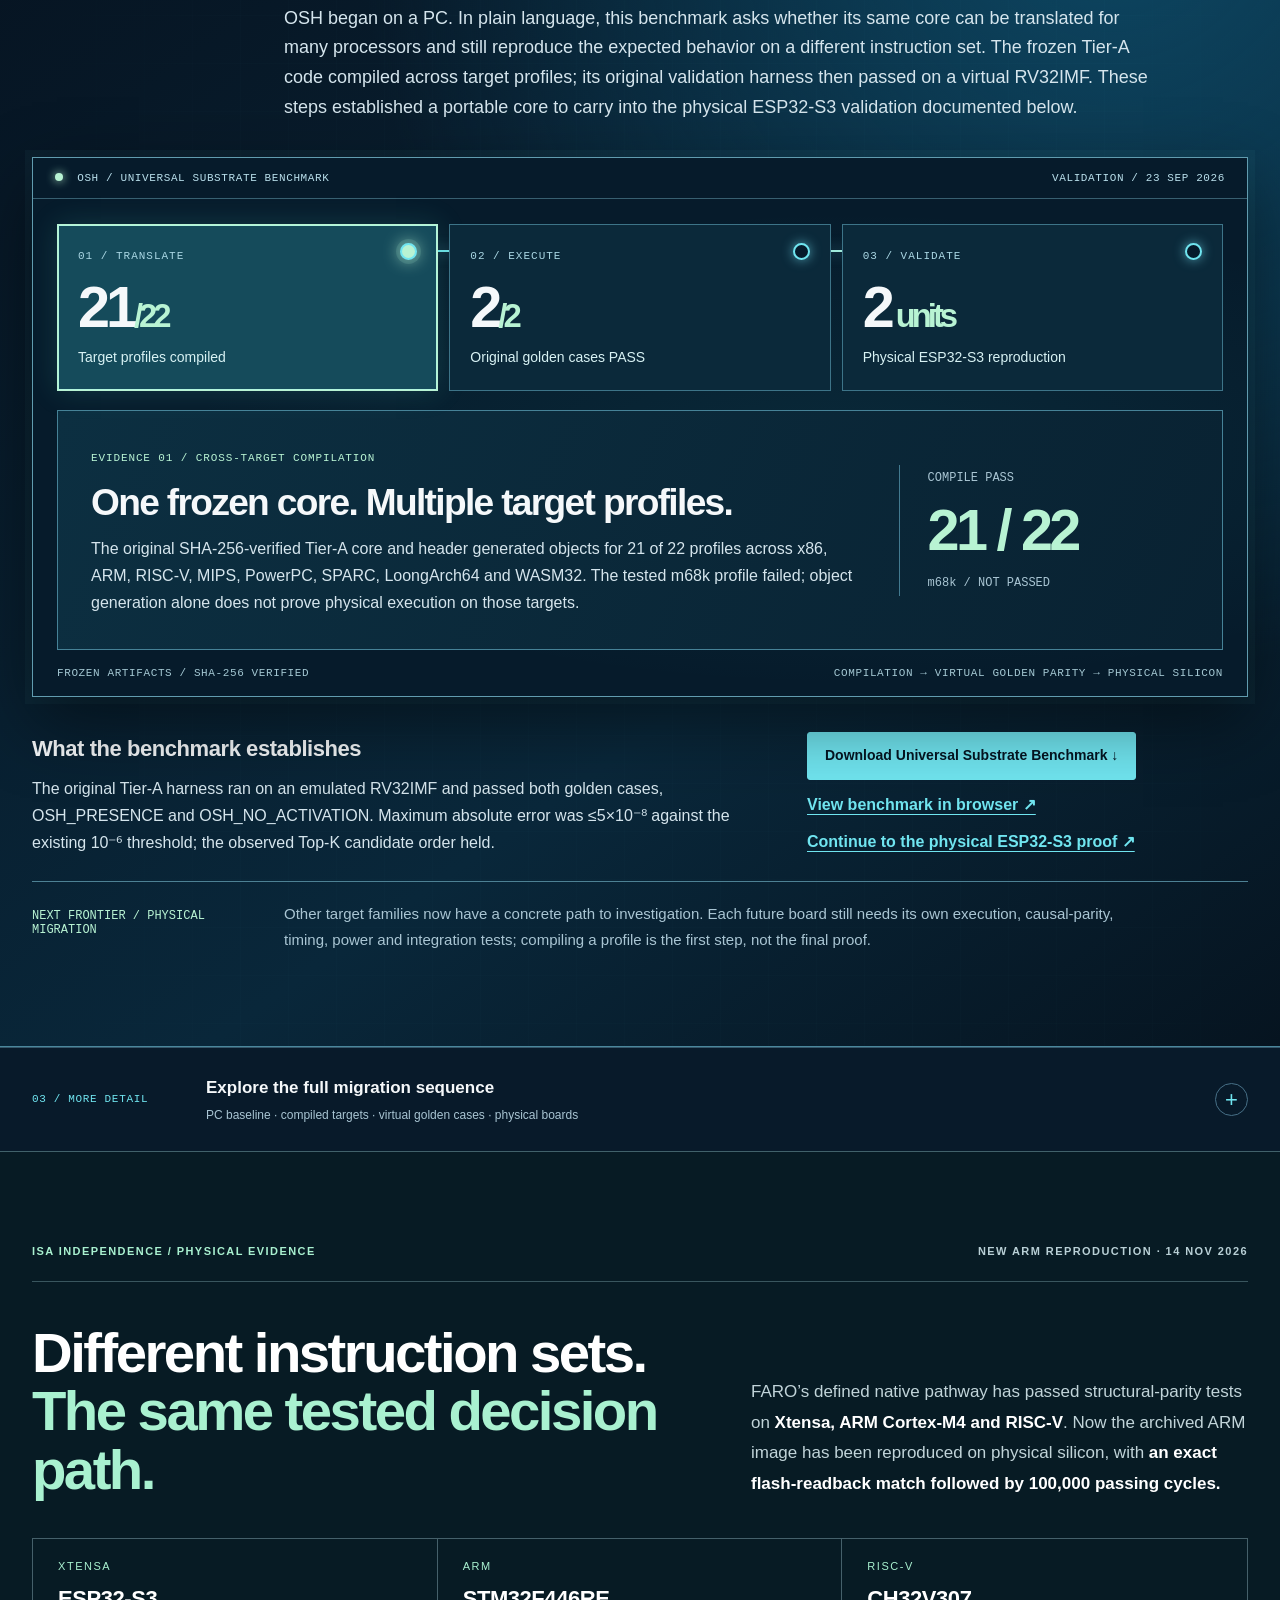
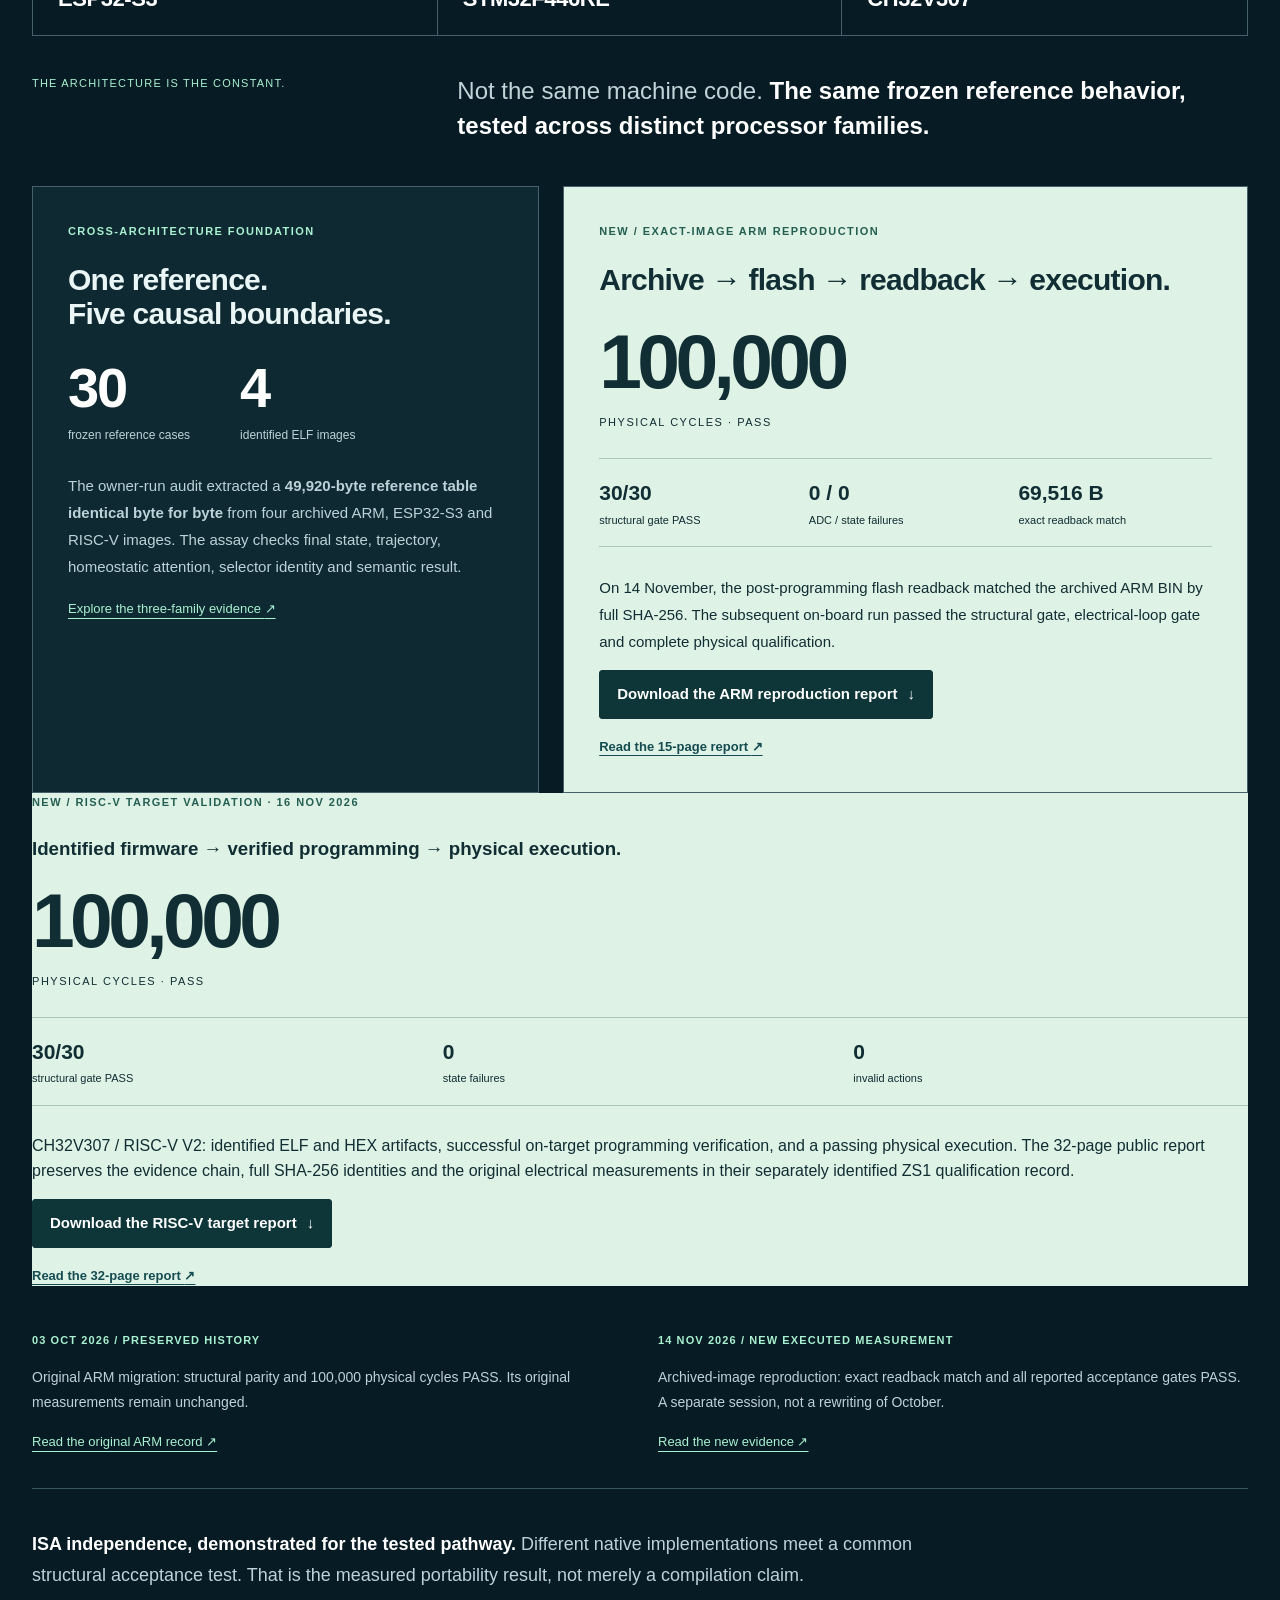
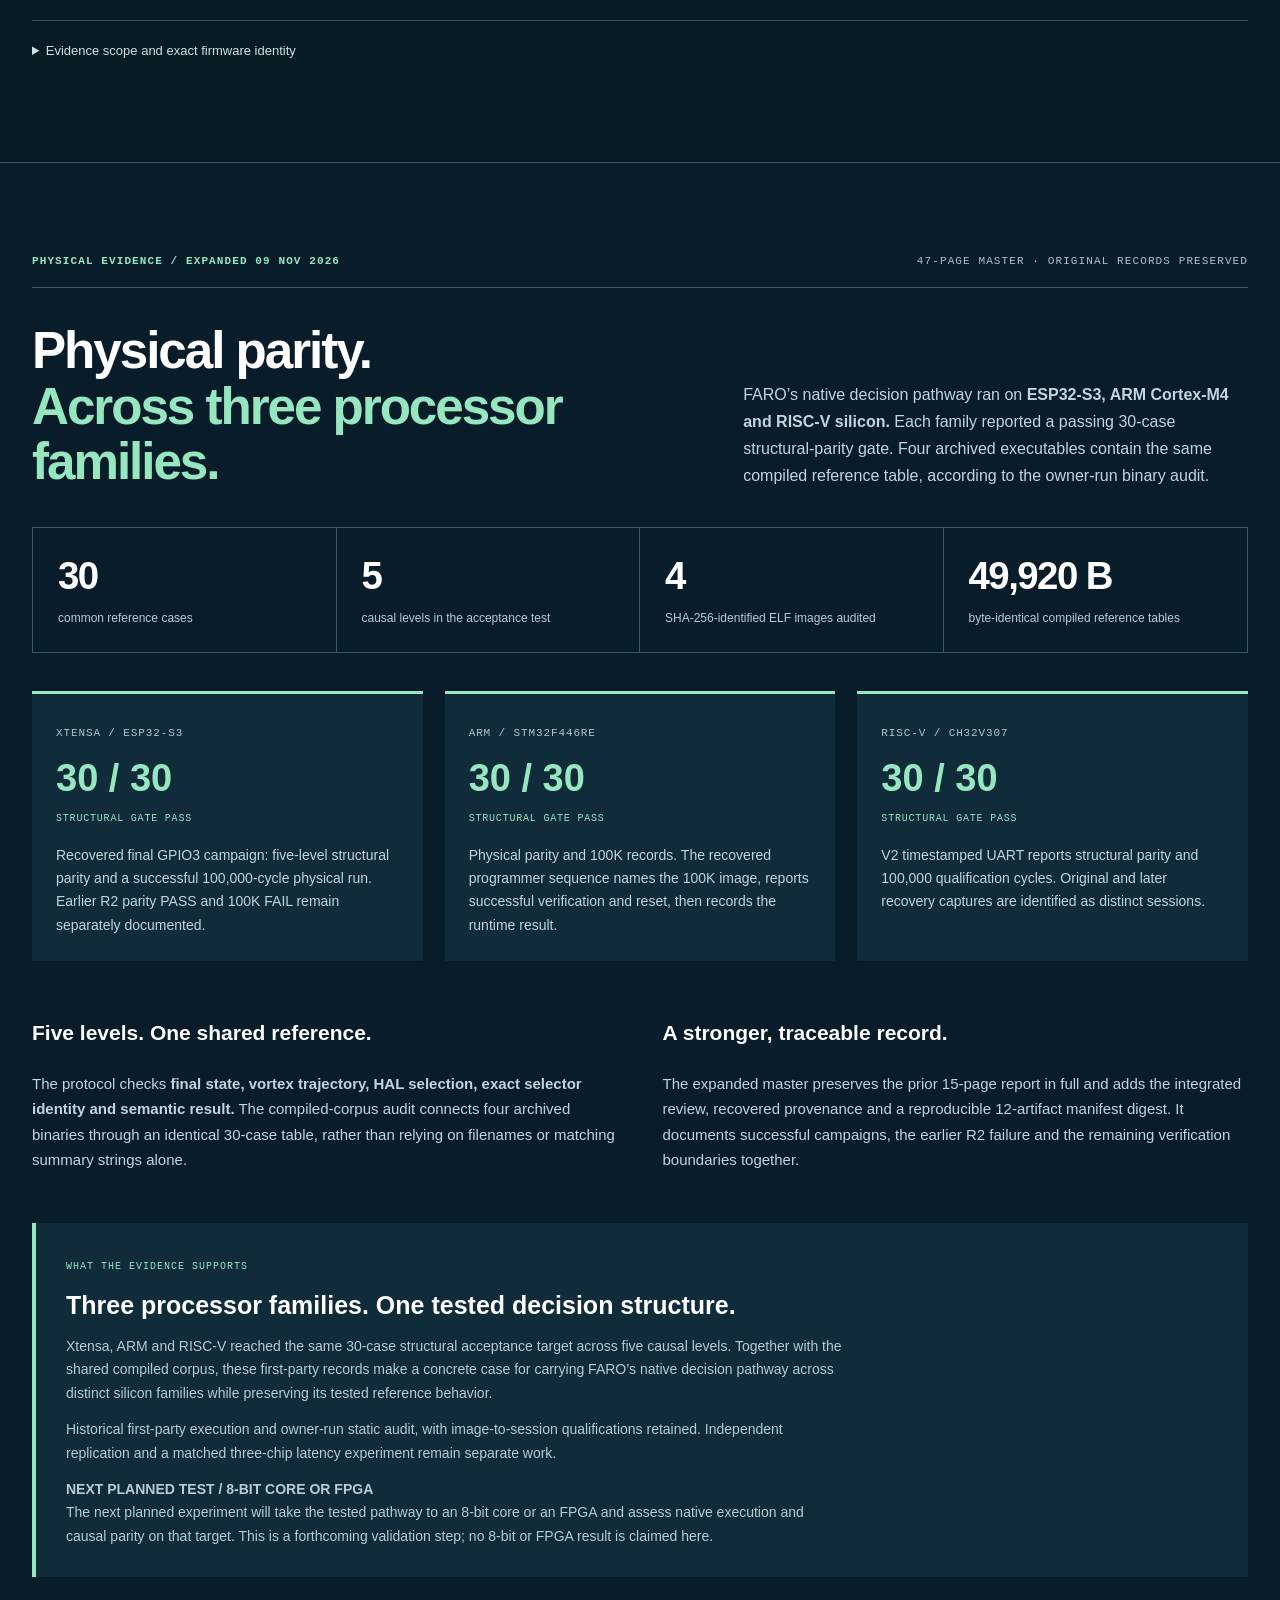
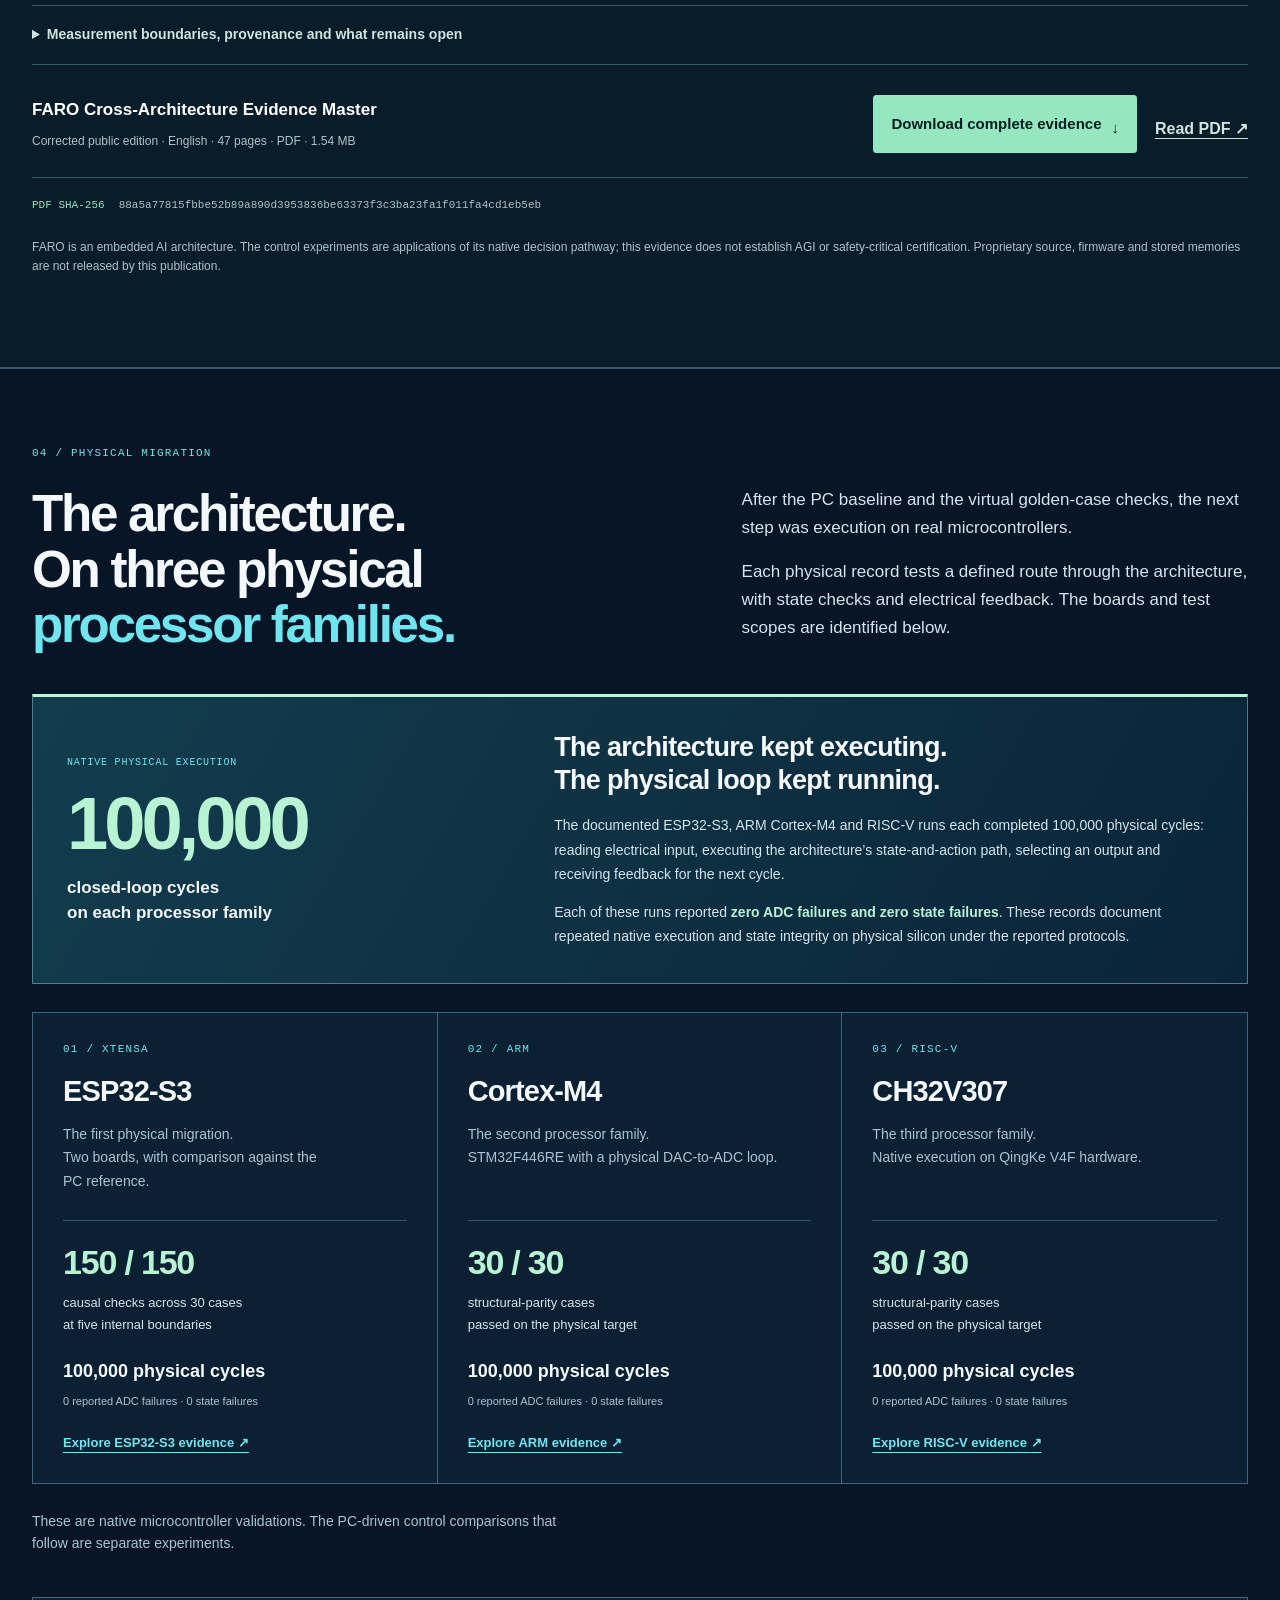
==== commit 5a950bb1: "Withdraw the September ESP32-S3 paper from the public site" ====
--- a/index.html
+++ b/index.html
@@ -107,7 +107,7 @@
 </ul></div>
 <section aria-labelledby="identity-title" class="rule identity-section" id="architecture-in-detail"><div class="wrap">
 <div class="section-head"><div class="no">00 / WHAT IS FARO</div><div><div class="identity-kicker">THE ARCHITECTURE / EXPLAINED</div><h2 id="identity-title">A new architecture for autonomous computation.</h2><p>FARO is a homeostatic semantic organism: a computational architecture with its own evolving internal state. A signal changes that state, attention evaluates possible paths, and selection connects the process to meaning or physical action. What happens in one cycle can shape the next.</p></div></div>
-<div class="identity-grid"><div class="identity-story"><div class="identity-rule"><span>01 / A STATE THAT CONTINUES</span><h3>It carries its history into the next moment.</h3><p>Most people see a machine react to an input. Inside FARO, the relevant starting point is its current endogenous condition. New signals alter a trajectory; the result is not treated as an isolated request.</p></div><div class="identity-rule"><span>02 / AN INTERNAL DECISION PATH</span><h3>Attention and selection have a causal place.</h3><p>The Homeostatic Attention Loop (HAL) evaluates candidates against that changing condition. A selector then chooses an edge in compact semantic structure. Language can express an outcome; it does not direct the tested route.</p></div><div class="identity-rule"><span>03 / ACTION IN THE PHYSICAL WORLD</span><h3>The mechanism can close a real loop.</h3><p>In the validated ESP32-S3 experiment, physical input perturbed FARO, the local route selected an action, and a real circuit returned feedback. The paper checks five internal causal levels against the PC reference.</p></div><div class="identity-difference"><b>FARO has its own computational authority.</b><p>It is a new architecture, not an LLM, a remote API or a prompt-driven agent. Its defining mechanism is persistent state, trajectory, homeostatic attention and selection, operating locally without cloud inference for the validated route.</p></div></div>
+<div class="identity-grid"><div class="identity-story"><div class="identity-rule"><span>01 / A STATE THAT CONTINUES</span><h3>It carries its history into the next moment.</h3><p>Most people see a machine react to an input. Inside FARO, the relevant starting point is its current endogenous condition. New signals alter a trajectory; the result is not treated as an isolated request.</p></div><div class="identity-rule"><span>02 / AN INTERNAL DECISION PATH</span><h3>Attention and selection have a causal place.</h3><p>The Homeostatic Attention Loop (HAL) evaluates candidates against that changing condition. A selector then chooses an edge in compact semantic structure. Language can express an outcome; it does not direct the tested route.</p></div><div class="identity-rule"><span>03 / ACTION IN THE PHYSICAL WORLD</span><h3>The mechanism can close a real loop.</h3><p>In the validated ESP32-S3 experiment, physical input perturbed FARO, the local route selected an action, and a real circuit returned feedback. The ESP32-S3 experiment checks five internal causal levels against the PC reference.</p></div><div class="identity-difference"><b>FARO has its own computational authority.</b><p>It is a new architecture, not an LLM, a remote API or a prompt-driven agent. Its defining mechanism is persistent state, trajectory, homeostatic attention and selection, operating locally without cloud inference for the validated route.</p></div></div>
 <div class="identity-explorer"><div class="identity-explorer-top"><span>FARO / FOLLOW THE LIVING LOOP</span><span>INTERACTIVE MODEL</span></div><div aria-label="Explore OSH in three steps" class="identity-field" role="tablist"><div aria-hidden="true" class="identity-rings"></div><span aria-hidden="true" class="identity-current identity-current-a"></span><span aria-hidden="true" class="identity-current identity-current-b"></span><div aria-hidden="true" class="identity-core"><span>FARO</span><small>RESIDENT STATE</small></div><button aria-controls="identity-detail" aria-selected="true" class="identity-node identity-node-input" data-identity="0" id="identity-tab-input" role="tab" tabindex="0" type="button"><small>01</small><b>Signal</b></button><button aria-controls="identity-detail" aria-selected="false" class="identity-node identity-node-path" data-identity="1" id="identity-tab-path" role="tab" tabindex="-1" type="button"><small>02</small><b>Evaluate</b></button><button aria-controls="identity-detail" aria-selected="false" class="identity-node identity-node-action" data-identity="2" id="identity-tab-action" role="tab" tabindex="-1" type="button"><small>03</small><b>Act</b></button></div><div aria-labelledby="identity-tab-input" class="identity-detail" id="identity-detail" role="tabpanel" tabindex="0"><small id="identity-detail-kicker">01 / SIGNAL</small><h3 id="identity-detail-title">An event becomes a change in state.</h3><p id="identity-detail-copy">A sensor reading, an internal need or another perturbation enters a mechanism that already has a condition and a history. Select each stage to see how the cycle develops.</p></div><div class="identity-proof"><span>FROM EXPLANATION TO EVIDENCE</span><a href="#evidencia">See the 150/150 PC–ESP32-S3 causal checks <span aria-hidden="true">↗</span></a></div></div></div>
 </div></section>
 <p class="osh-primer-closing"><strong>FARO is not the application.<br/><span>FARO is the intelligence architecture being transported from one physical substrate to another.</span></strong></p>
@@ -165,7 +165,7 @@
 <div aria-label="Explore the evidence from PC to silicon" class="substrate-line" role="tablist"><button aria-controls="substrate-panel" aria-selected="true" class="substrate-step" data-substrate="0" id="substrate-tab-compile" role="tab" tabindex="0" type="button"><small>01 / TRANSLATE</small><b>21<span>/22</span></b><span>Target profiles compiled</span></button><button aria-controls="substrate-panel" aria-selected="false" class="substrate-step" data-substrate="1" id="substrate-tab-virtual" role="tab" tabindex="-1" type="button"><small>02 / EXECUTE</small><b>2<span>/2</span></b><span>Original golden cases PASS</span></button><button aria-controls="substrate-panel" aria-selected="false" class="substrate-step" data-substrate="2" id="substrate-tab-physical" role="tab" tabindex="-1" type="button"><small>03 / VALIDATE</small><b>2<span> units</span></b><span>Physical ESP32-S3 reproduction</span></button></div>
 <div aria-labelledby="substrate-tab-compile" class="substrate-detail" id="substrate-panel" role="tabpanel" tabindex="0"><div><span class="substrate-detail-label" id="substrate-detail-label">EVIDENCE 01 / CROSS-TARGET COMPILATION</span><h3 id="substrate-detail-title">One frozen core. Multiple target profiles.</h3><p id="substrate-detail-copy">The original SHA-256-verified Tier-A core and header generated objects for 21 of 22 profiles across x86, ARM, RISC-V, MIPS, PowerPC, SPARC, LoongArch64 and WASM32. The tested m68k profile failed; object generation alone does not prove physical execution on those targets.</p></div><div aria-live="polite" class="substrate-readout"><span id="substrate-readout-label">COMPILE PASS</span><strong id="substrate-readout-value">21 / 22</strong><small id="substrate-readout-foot">m68k / NOT PASSED</small></div></div>
 <div class="substrate-audit"><span>FROZEN ARTIFACTS / SHA-256 VERIFIED</span><span>COMPILATION → VIRTUAL GOLDEN PARITY → PHYSICAL SILICON</span></div></div>
-<div class="substrate-bottom"><div><b>What the benchmark establishes</b><p>The original Tier-A harness ran on an emulated RV32IMF and passed both golden cases, OSH_PRESENCE and OSH_NO_ACTIVATION. Maximum absolute error was ≤5×10⁻⁸ against the existing 10⁻⁶ threshold; the observed Top-K candidate order held. Physical ESP32-S3 results are documented separately in the technical paper below.</p></div><div class="substrate-actions"><a class="button" download="OSH_Universal_Substrate_Benchmark_FINAL_2026.pdf" href="./OSH_Universal_Substrate_Benchmark_FINAL_2026.pdf">Download Universal Substrate Benchmark ↓</a><a class="textlink" href="./OSH_Universal_Substrate_Benchmark_FINAL_2026.pdf" rel="noopener noreferrer" target="_blank">View benchmark in browser ↗</a><a class="textlink" href="#evidencia">Continue to the physical ESP32-S3 proof ↗</a></div></div>
+<div class="substrate-bottom"><div><b>What the benchmark establishes</b><p>The original Tier-A harness ran on an emulated RV32IMF and passed both golden cases, OSH_PRESENCE and OSH_NO_ACTIVATION. Maximum absolute error was ≤5×10⁻⁸ against the existing 10⁻⁶ threshold; the observed Top-K candidate order held.</p></div><div class="substrate-actions"><a class="button" download="OSH_Universal_Substrate_Benchmark_FINAL_2026.pdf" href="./OSH_Universal_Substrate_Benchmark_FINAL_2026.pdf">Download Universal Substrate Benchmark ↓</a><a class="textlink" href="./OSH_Universal_Substrate_Benchmark_FINAL_2026.pdf" rel="noopener noreferrer" target="_blank">View benchmark in browser ↗</a><a class="textlink" href="#evidencia">Continue to the physical ESP32-S3 proof ↗</a></div></div>
 <div class="substrate-next"><span>NEXT FRONTIER / PHYSICAL MIGRATION</span><p>Other target families now have a concrete path to investigation. Each future board still needs its own execution, causal-parity, timing, power and integration tests; compiling a profile is the first step, not the final proof.</p></div>
 </div></section>
 <details class="iv-record" id="migration-sequence"><summary class="wrap"><span class="iv-record-no">03 / MORE DETAIL</span><span class="iv-record-label"><strong>Explore the full migration sequence</strong><small>PC baseline · compiled targets · virtual golden cases · physical boards</small></span><span aria-hidden="true" class="iv-plus">+</span></summary><div class="iv-record-content"><section aria-labelledby="journey-title" class="journey" id="de-pc-a-silicio"><div class="wrap">
@@ -221,7 +221,7 @@
 <article><span class="iv-chip">01 / XTENSA</span><h3>ESP32-S3</h3><p>The first physical migration.<br/>Two boards, with comparison against the PC reference.</p><div class="iv-native-stat"><strong>150 / 150</strong><span>causal checks across 30 cases<br/>at five internal boundaries</span></div><b class="iv-native-cycles">100,000 physical cycles</b><span class="iv-cycle-health">0 reported ADC failures · 0 state failures</span><a href="#evidencia">Explore ESP32-S3 evidence <span aria-hidden="true">↗</span></a></article>
 <article><span class="iv-chip">02 / ARM</span><h3>Cortex-M4</h3><p>The second processor family.<br/>STM32F446RE with a physical DAC-to-ADC loop.</p><div class="iv-native-stat"><strong>30 / 30</strong><span>structural-parity cases<br/>passed on the physical target</span></div><b class="iv-native-cycles">100,000 physical cycles</b><span class="iv-cycle-health">0 reported ADC failures · 0 state failures</span><a href="#whitepaper">Explore ARM evidence <span aria-hidden="true">↗</span></a></article>
 <article><span class="iv-chip">03 / RISC-V</span><h3>CH32V307</h3><p>The third processor family.<br/>Native execution on QingKe V4F hardware.</p><div class="iv-native-stat"><strong>30 / 30</strong><span>structural-parity cases<br/>passed on the physical target</span></div><b class="iv-native-cycles">100,000 physical cycles</b><span class="iv-cycle-health">0 reported ADC failures · 0 state failures</span><a href="#riscv-physical">Explore RISC-V evidence <span aria-hidden="true">↗</span></a></article>
-</div><div class="iv-proof-footer"><p>These are native microcontroller validations. The PC-driven control comparisons that follow are separate experiments.</p><a class="papers31-entry" download="osh_global_systems_vallejos_2026.pdf" href="./osh_global_systems_vallejos_2026.pdf" id="foundational-paper-access"><span>Original research · ESP32-S3 · 17 pages</span><strong>Download the foundational paper <span aria-hidden="true">↓</span></strong></a></div>
+</div><div class="iv-proof-footer"><p>These are native microcontroller validations. The PC-driven control comparisons that follow are separate experiments.</p></div>
 <article aria-labelledby="embedded-memory-title" class="mem26" id="embedded-memory-evidence">
 <div class="mem26-heading"><div><p class="mem26-kicker">RECOVERED ELF FILES / 05 NOV 2026</p><h3 id="embedded-memory-title">Embedded memory<br/>evidence.</h3></div><p class="mem26-intro">Recovered ELF files add image-size and static-memory accounting to the native hardware records. These whole-firmware figures include startup, drivers and libraries: they bound the linked implementation of the tested native paths, not a complete FARO installation. Each target retains its own measurement method and level of artifact identification.</p></div>
 <div class="mem26-grid">
@@ -238,7 +238,7 @@
 <li><strong>Runtime and architecture scope:</strong> reserved stack is capacity, not measured peak use. The 440 B task-stack high-water mark is minimum unused space. Firmware images cover specified native state/decision paths; they do not establish that every FARO component, including the complete language system, runs in these images. These recovered-file measurements add no new hardware endurance run or independent certification.</li>
 </ul></details>
 </article>
-</div></section><details class="iv-record" id="physical-esp32-record"><summary class="wrap"><span class="iv-record-no">04.1 / ESP32-S3</span><span class="iv-record-label"><strong>ESP32-S3: measurements, paper and original images</strong><small>Causal parity · 100K loop · oscilloscope · board-level power</small></span><span aria-hidden="true" class="iv-plus">+</span></summary><div class="iv-record-content"><section class="rule" id="evidencia"><div class="wrap"><div class="section-head"><div class="no">04 / PHYSICAL MIGRATION</div><div><h2>The OSH causal path reached real ESP32-S3 hardware.</h2><p>After the PC baseline and portability checks, the physical paper verifies the architecture’s tested causal route on two real ESP32-S3 boards: state, trajectory, attention, selection and meaning, followed by action through an analog feedback circuit. Explore the measured results, their limits, and the new board-level power observation.</p></div></div><div class="migration"><div><div class="eyebrow">FROM HOST TO ESP32-S3</div><h3>The tested architecture moved from PC to physical silicon.</h3><p>The portability work tested the frozen computational core beyond the PC. The physical paper then documents native OSH execution on two ESP32-S3 units and 150/150 PC–MCU causal-parity checks across state, trajectory, HAL candidates, selected edge and meaning. The validated route also drove PWM, received analog feedback and completed 100,000 cycles.</p><div aria-label="Validation sequence" class="migration-path"><span>PC · BASELINE</span><span>CORE · PORTABILITY</span><span>ESP32-S3 · PHYSICAL PROOF</span></div><p class="muted">The paper validates the tested architecture route on ESP32-S3 silicon. It does not claim that every interface, physical modality or other target board has been validated.</p></div><div class="migration-side"><span>PC → PORTABILITY → ESP32-S3</span><strong>150/150</strong><small>PARITY AT FIVE LEVELS</small><a class="button" download="osh_global_systems_vallejos_2026.pdf" href="./osh_global_systems_vallejos_2026.pdf">Download technical paper ↓</a><a class="textlink" href="./osh_global_systems_vallejos_2026.pdf" rel="noopener noreferrer" target="_blank">View paper ↗</a></div></div><div class="evidence-frame"><div aria-label="Evidence levels" class="evidence-rail" role="tablist"><button aria-controls="physical" aria-selected="true" id="tab-physical" role="tab" type="button">Physical loop</button><button aria-controls="parity" aria-selected="false" id="tab-parity" role="tab" type="button">Causal parity</button><button aria-controls="scope" aria-selected="false" id="tab-scope" role="tab" type="button">Limits</button></div><div class="evidence-main"><div aria-labelledby="tab-physical" class="pane" id="physical" role="tabpanel"><div class="eyebrow">ESP32-S3 / FINAL EXPERIMENT</div><h3>The system interacted with a real circuit.</h3><p>B25K reference → ADC GPIO3 → OSH → PWM GPIO14 → external 1 kΩ / 100 µF network → ADC GPIO2. The policy exercised all three observable actions.</p><div class="measure"><div><strong>100,000</strong><small>PHYSICAL CYCLES</small></div><div><strong>29.525 µs</strong><small>INTERNAL PATH MEAN</small></div><div><strong>0 / 0</strong><small>ADC / STATE FAILURES</small></div></div><p class="qualifier">INC 5,160 · HOLD 93,358 · DEC 1,482. PHYSICAL_100K_GATE and FINAL_LATCH: PASS. An oscilloscope image preserves a representative 23.0 µs path pulse; this is a separate measurement method and does not replace the internal mean.</p><div class="inline-downloads"><a class="button" download="osh_global_systems_vallejos_2026.pdf" href="./osh_global_systems_vallejos_2026.pdf">Download ESP32-S3 paper ↓</a><a class="textlink" href="#laboratorio">View test-bench photos ↗</a></div></div><div aria-labelledby="tab-parity" class="pane" hidden="" id="parity" role="tabpanel"><div class="eyebrow">STEP19 / TWO PHYSICAL UNITS</div><h3>Causality was compared, not just output.</h3><p>Thirty cases were examined at each of five boundaries: C/P/X/T/H state, trajectory and vortex, HAL candidates, selected edge ID, and meaning.</p><div class="measure"><div><strong>150/150</strong><small>CAUSAL CHECKS</small></div><div><strong>5</strong><small>INDEPENDENT LEVELS</small></div><div><strong>2</strong><small>PHYSICAL ESP32-S3 UNITS</small></div></div><p class="qualifier">The tested path preserved intermediate identity. This does not establish general reasoning or speech quality.</p><a class="textlink" href="#documentos">Open technical paper ↗</a></div><div aria-labelledby="tab-scope" class="pane" hidden="" id="scope" role="tabpanel"><div class="eyebrow">SCOPE / INTERPRETATION</div><h3>The architecture’s tested route is on silicon.</h3><p>The physical paper follows OSH from the PC reference through five-level causal parity and a closed analog feedback loop on ESP32-S3. The universal benchmark separately validates frozen Tier-A cross-target compilation and original-harness execution on an emulated RV32IMF.</p><div class="measure"><div><strong>150/150</strong><small>PC–MCU CAUSAL CHECKS</small></div><div><strong>ESP32-S3</strong><small>PHYSICAL SILICON TESTED</small></div><div><strong>21/22</strong><small>CROSS-TARGET OBJECT PROFILES</small></div></div><p class="qualifier">The paper does not document physical execution on other boards, a complete production stack migration, or live physical I2S and Wi-Fi/HTTP validation. Those require separate tests; no claim of general intelligence or consciousness is made.</p><a class="textlink" href="#microcontroladores">Review portability evidence ↗</a></div></div></div>
+</div></section><details class="iv-record" id="physical-esp32-record"><summary class="wrap"><span class="iv-record-no">04.1 / ESP32-S3</span><span class="iv-record-label"><strong>ESP32-S3: measurements and original images</strong><small>Causal parity · 100K loop · oscilloscope · board-level power</small></span><span aria-hidden="true" class="iv-plus">+</span></summary><div class="iv-record-content"><section class="rule" id="evidencia"><div class="wrap"><div class="section-head"><div class="no">04 / PHYSICAL MIGRATION</div><div><h2>The OSH causal path reached real ESP32-S3 hardware.</h2><p>After the PC baseline and portability checks, the physical validation verifies the architecture’s tested causal route on two real ESP32-S3 boards: state, trajectory, attention, selection and meaning, followed by action through an analog feedback circuit. Explore the measured results, their limits, and the new board-level power observation.</p></div></div><div class="migration"><div><div class="eyebrow">FROM HOST TO ESP32-S3</div><h3>The tested architecture moved from PC to physical silicon.</h3><p>The portability work tested the frozen computational core beyond the PC. Physical validation then documents native OSH execution on two ESP32-S3 units and 150/150 PC–MCU causal-parity checks across state, trajectory, HAL candidates, selected edge and meaning. The validated route also drove PWM, received analog feedback and completed 100,000 cycles.</p><div aria-label="Validation sequence" class="migration-path"><span>PC · BASELINE</span><span>CORE · PORTABILITY</span><span>ESP32-S3 · PHYSICAL PROOF</span></div><p class="muted">The experiment validates the tested architecture route on ESP32-S3 silicon. It does not claim that every interface, physical modality or other target board has been validated.</p></div><div class="migration-side"><span>PC → PORTABILITY → ESP32-S3</span><strong>150/150</strong><small>PARITY AT FIVE LEVELS</small></div></div><div class="evidence-frame"><div aria-label="Evidence levels" class="evidence-rail" role="tablist"><button aria-controls="physical" aria-selected="true" id="tab-physical" role="tab" type="button">Physical loop</button><button aria-controls="parity" aria-selected="false" id="tab-parity" role="tab" type="button">Causal parity</button><button aria-controls="scope" aria-selected="false" id="tab-scope" role="tab" type="button">Limits</button></div><div class="evidence-main"><div aria-labelledby="tab-physical" class="pane" id="physical" role="tabpanel"><div class="eyebrow">ESP32-S3 / FINAL EXPERIMENT</div><h3>The system interacted with a real circuit.</h3><p>B25K reference → ADC GPIO3 → OSH → PWM GPIO14 → external 1 kΩ / 100 µF network → ADC GPIO2. The policy exercised all three observable actions.</p><div class="measure"><div><strong>100,000</strong><small>PHYSICAL CYCLES</small></div><div><strong>29.525 µs</strong><small>INTERNAL PATH MEAN</small></div><div><strong>0 / 0</strong><small>ADC / STATE FAILURES</small></div></div><p class="qualifier">INC 5,160 · HOLD 93,358 · DEC 1,482. PHYSICAL_100K_GATE and FINAL_LATCH: PASS. An oscilloscope image preserves a representative 23.0 µs path pulse; this is a separate measurement method and does not replace the internal mean.</p><div class="inline-downloads"><a class="textlink" href="#laboratorio">View test-bench photos ↗</a></div></div><div aria-labelledby="tab-parity" class="pane" hidden="" id="parity" role="tabpanel"><div class="eyebrow">STEP19 / TWO PHYSICAL UNITS</div><h3>Causality was compared, not just output.</h3><p>Thirty cases were examined at each of five boundaries: C/P/X/T/H state, trajectory and vortex, HAL candidates, selected edge ID, and meaning.</p><div class="measure"><div><strong>150/150</strong><small>CAUSAL CHECKS</small></div><div><strong>5</strong><small>INDEPENDENT LEVELS</small></div><div><strong>2</strong><small>PHYSICAL ESP32-S3 UNITS</small></div></div><p class="qualifier">The tested path preserved intermediate identity. This does not establish general reasoning or speech quality.</p></div><div aria-labelledby="tab-scope" class="pane" hidden="" id="scope" role="tabpanel"><div class="eyebrow">SCOPE / INTERPRETATION</div><h3>The architecture’s tested route is on silicon.</h3><p>The physical validation follows OSH from the PC reference through five-level causal parity and a closed analog feedback loop on ESP32-S3. The universal benchmark separately validates frozen Tier-A cross-target compilation and original-harness execution on an emulated RV32IMF.</p><div class="measure"><div><strong>150/150</strong><small>PC–MCU CAUSAL CHECKS</small></div><div><strong>ESP32-S3</strong><small>PHYSICAL SILICON TESTED</small></div><div><strong>21/22</strong><small>CROSS-TARGET OBJECT PROFILES</small></div></div><p class="qualifier">This validation does not document physical execution on other boards, a complete production stack migration, or live physical I2S and Wi-Fi/HTTP validation. Those require separate tests; no claim of general intelligence or consciousness is made.</p><a class="textlink" href="#microcontroladores">Review portability evidence ↗</a></div></div></div>
 <div aria-labelledby="power-observation-title" class="power-observation">
 <figure class="power-observation-media">
 <button class="zoom" data-caption="Board-level power observation — ESP32-S3 physical setup at 4.97 V and 0.027 A. USB power disconnected during the five-minute observation." data-photo="./osh_power_observation_20260930.jpg" type="button">
@@ -263,7 +263,7 @@
 </div>
 </div>
 </div>
-</div></section><section class="rule lab-without-setup" id="laboratorio"><div class="wrap"><div class="section-head"><div class="no">07 / VISUAL RECORD</div><div><h2>External instrumentation, in view.</h2><p>Photographs preserved in the physical validation paper. Open each image for a closer look.</p></div></div><div class="lab-grid"><div class="lab-side"><figure class="photo"><button class="zoom" data-caption="Representative path capture: 23.0 microseconds" data-photo="./assets/evidence-3ff30b73f0ecae38.jpg" type="button"><img alt="Oscilloscope capture with cursors 23.0 microseconds apart" decoding="async" height="1204" loading="lazy" src="./assets/evidence-3ff30b73f0ecae38.jpg" width="1600"/><figcaption><small>FIG 02 / PATH</small>Representative pulse: 23.0 µs. Enlarge ↗</figcaption></button></figure><figure class="photo"><button class="zoom" data-caption="Separate action and selection capture: 660 nanoseconds" data-photo="./assets/evidence-4541d89b1bedd62f.jpg" type="button"><img alt="Oscilloscope capture with cursors 660 nanoseconds apart" decoding="async" height="1204" loading="lazy" src="./assets/evidence-4541d89b1bedd62f.jpg" width="1600"/><figcaption><small>FIG 03 / SELECTION</small>Separate interval: 660 ns. Enlarge ↗</figcaption></button></figure></div></div><p class="port-note">These captures document different measurements. They must not be added together or directly compared with the PC benchmark median.</p></div></section></div></details><details class="iv-record" id="physical-arm-record"><summary class="wrap"><span class="iv-record-no">04.2 / ARM</span><span class="iv-record-label"><strong>ARM Cortex-M4: measurements and whitepaper</strong><small>30/30 parity · 100K loop · DAC/ADC example · original images</small></span><span aria-hidden="true" class="iv-plus">+</span></summary><div class="iv-record-content"><div class="wrap iv-moved-example"><article aria-labelledby="clarity-example-title" class="clarity-example">
+</div></section><section class="rule lab-without-setup" id="laboratorio"><div class="wrap"><div class="section-head"><div class="no">07 / VISUAL RECORD</div><div><h2>External instrumentation, in view.</h2><p>Photographs from the physical validation campaign. Open each image for a closer look.</p></div></div><div class="lab-grid"><div class="lab-side"><figure class="photo"><button class="zoom" data-caption="Representative path capture: 23.0 microseconds" data-photo="./assets/evidence-3ff30b73f0ecae38.jpg" type="button"><img alt="Oscilloscope capture with cursors 23.0 microseconds apart" decoding="async" height="1204" loading="lazy" src="./assets/evidence-3ff30b73f0ecae38.jpg" width="1600"/><figcaption><small>FIG 02 / PATH</small>Representative pulse: 23.0 µs. Enlarge ↗</figcaption></button></figure><figure class="photo"><button class="zoom" data-caption="Separate action and selection capture: 660 nanoseconds" data-photo="./assets/evidence-4541d89b1bedd62f.jpg" type="button"><img alt="Oscilloscope capture with cursors 660 nanoseconds apart" decoding="async" height="1204" loading="lazy" src="./assets/evidence-4541d89b1bedd62f.jpg" width="1600"/><figcaption><small>FIG 03 / SELECTION</small>Separate interval: 660 ns. Enlarge ↗</figcaption></button></figure></div></div><p class="port-note">These captures document different measurements. They must not be added together or directly compared with the PC benchmark median.</p></div></section></div></details><details class="iv-record" id="physical-arm-record"><summary class="wrap"><span class="iv-record-no">04.2 / ARM</span><span class="iv-record-label"><strong>ARM Cortex-M4: measurements and whitepaper</strong><small>30/30 parity · 100K loop · DAC/ADC example · original images</small></span><span aria-hidden="true" class="iv-plus">+</span></summary><div class="iv-record-content"><div class="wrap iv-moved-example"><article aria-labelledby="clarity-example-title" class="clarity-example">
 <div class="clarity-example-heading"><div><p class="osh-primer-label">A REAL EXAMPLE / PHYSICAL ARM TEST</p><h3 id="clarity-example-title">Choosing an electrical output.</h3></div><a href="#whitepaper">View the measurements <span aria-hidden="true">↗</span></a></div>
 <div aria-label="Physical input, OSH decision and electrical output" class="clarity-loop">
 <div class="clarity-loop-node"><span class="clarity-step">01 / INPUT</span><h4>Read a signal.</h4><p>The board reads a physical voltage through its analog input.</p><small>ADC / ELECTRICAL INPUT</small></div>
@@ -550,7 +550,7 @@
 <p class="rc29-eyebrow">From evidence to integration</p><h2 id="rc29-integration-title">Start with a defined<br/><em>control task.</em></h2></div>
 <div class="rc29-integration-copy"><p>FARO’s public evidence covers execution on microcontrollers and physical electrical-control comparisons. OSH Global Systems offers this proprietary architecture as a basis for discussing licensing and integration with hardware manufacturers.</p><p>A concrete integration begins with the device, its sensor inputs, its actuator interface and the behavior it needs to achieve. Product-level performance belongs to that complete system.</p><div class="rc29-integration-links"><a class="button" href="#contacto">Discuss licensing &amp; integration <span aria-hidden="true">↗</span></a><a href="#control-benchmarks">Review the physical evidence ↗</a></div></div>
 </div></section></div></details>
-<section class="rule" id="documentos"><div class="wrap"><div class="section-head"><div class="no">07 / ORIGINAL REPORTS</div><div><h2>The complete evidence library.</h2><p>The evidence library includes 22 report entries and 24 PDF files, including the architecture-prefaced dossier and the original and alternate memory-report editions. It now includes internal-state resilience, exact-image ARM reproduction, Benchmark 3, the physical ESP32-S3 paper, the Universal Substrate Benchmark, and the October 2026 public cross-architecture whitepaper covering the new physical ARM milestone. The full collection also includes physical RISC-V validation, fixed-PID and PID Oracle comparisons, adaptive RLS-CE, and the RC slew-floor analysis. Each report keeps its own test date, protocol and measurement scope.</p></div></div><div class="library-tools" hidden=""><div class="library-search"><label for="report-search">Find a report</label><div class="search-input"><span aria-hidden="true">⌕</span><input aria-controls="report-list" autocomplete="off" id="report-search" placeholder="Search titles, hardware or protocols…" type="search"/></div></div><div class="library-filter"><label for="report-category">Evidence area</label><select aria-controls="report-list" id="report-category"><option value="all">All evidence</option><option value="architecture">Architecture &amp; hardware</option><option value="control">Control comparisons</option><option value="validation">Memory &amp; validation</option></select></div><button class="library-reset" type="button">Reset</button><p aria-atomic="true" aria-live="polite" id="report-count" role="status">22 reports available</p></div><div class="docs" id="report-list"><article class="doc" data-category="validation" id="faro-20b-final-report"><small>FEATURED / 22 NOV 2026</small><h3>FARO: 20-Byte State Continuity Across ARM and RISC-V</h3><p>Final physical campaign: 16 predefined points, 14 active PASS, two retained HOLD. Includes the public evidence extract.</p><span class="doc-file-meta">PDF · 14 pages · 808 KB · English</span> <a class="doc-view" href="./FARO_OSH_Final_Dossier_With_Architecture_Introduction_EN.pdf" target="_blank" rel="noopener noreferrer">Edition with architecture introduction (15 pages) ↗</a><a href="./FARO_OSH_20_BYTES_ARM_RISCV_16_POINT_FINAL_DOSSIER_EN.pdf" download="FARO_OSH_20_BYTES_ARM_RISCV_16_POINT_FINAL_DOSSIER_EN.pdf">Download the final dossier ↓</a><a class="doc-view" href="./FARO_OSH_20_BYTES_ARM_RISCV_16_POINT_FINAL_DOSSIER_EN.pdf" target="_blank" rel="noopener noreferrer">View PDF ↗</a><a href="#faro-20b-final">Explore the physical results ↗</a></article><article class="doc" data-category="validation" id="faro-20b-n506-report"><small>NEW / CROSS-ISA STATE CONTINUITY / 20 NOV 2026</small><h3>FARO: 20-Byte State Transfer from ARM to RISC-V</h3><p>Physical native execution at N = 506, the first completed cut of 16 predeclared. A 20-byte checkpoint in a 32-byte frame supported 256 subsequent steps. Zero decision or DAC-code differences. Both negative controls also matched those outputs, but exceeded the state tolerance; the transfer did not (maximum deviation 2.3841858 × 10⁻⁷ vs 10⁻⁵). Deterministic input, not an analog plant test or a complete campaign.</p><span class="doc-file-meta">PDF · 6 pages · 180 KB · English</span><a href="./FARO_OSH_20_BYTES_CONTINUIDAD_ARM_RISCV_N506-3.pdf" download="FARO_OSH_20_BYTES_CONTINUIDAD_ARM_RISCV_N506-3.pdf">Download the 20-byte continuity report</a><a class="doc-view" href="./FARO_OSH_20_BYTES_CONTINUIDAD_ARM_RISCV_N506-3.pdf" target="_blank" rel="noopener noreferrer">View English PDF</a><details><summary>English edition integrity</summary><p>SHA-256: <code>8a21ff8f2bd8fa183f80cdf40795773ed15ae9a62c25d208b6c844fedcfc3724</code></p></details></article><article class="doc" data-category="control" id="esp32s3-r8-report"><small>NEW / ESP32-S3 RESILIENCE / 18 NOV 2026</small><h3>Internal-State Resilience — Physical ESP32-S3 R8 Validation</h3><p>Owner-operated Xtensa LX7 campaign: 33 trials, 330,000 physical cycle records, 31/31 perturbations stayed in tolerance and 2/2 controls accepted. Reported peak error: 526 ADC counts using the median of five ADC window means, against a 700-count tolerance. Direct PWM-to-ADC electrical feedback. Full measurement scope, private-artifact audit limits and provenance in the original English dossier; no independent laboratory certification.</p><span class="doc-file-meta">PDF · 18 pages · 205 KB · English</span><a href="./OSH_FARO_ESP32S3_R8_Physical_Resilience_Final_EN.pdf" download="OSH_FARO_ESP32S3_R8_Physical_Resilience_Final_EN.pdf">Download ESP32-S3 resilience report</a><a class="doc-view" href="./OSH_FARO_ESP32S3_R8_Physical_Resilience_Final_EN.pdf" target="_blank" rel="noopener noreferrer">View original PDF</a><a href="#esp32s3-state-resilience">Explore the physical results</a></article><article class="doc" data-category="validation" id="esp32s3-r6-report"><small>NEW / ESP32-S3 R6 / 18 NOV 2026</small><h3>ESP32-S3 R6 — ISA Independence, Parity &amp; Closed Target Chain</h3><p>Evidence for ISA independence through native Xtensa LX7 execution, structural parity and a closed target chain: the owner-operated report documents 30/30 structural parity cases, 100,000 GPIO14 PWM-to-GPIO2 ADC feedback cycles and 1,600,000 physical ADC conversions. The reported chain links the identified firmware, four same-session RAM readbacks and physical run to the audited public summary. Direct-jumper electrical feedback, not an external dynamic plant. No independent laboratory certification or third-party rehashing of the owner-retained raw artifacts.</p><span class="doc-file-meta">PDF · 24 pages · 181 KB · English</span><a href="./OSH_FARO_ESP32S3_R6_FINAL_PHYSICAL_VALIDATION_COMPLETE_EN.pdf" download="OSH_FARO_ESP32S3_R6_FINAL_PHYSICAL_VALIDATION_COMPLETE_EN.pdf">Download ESP32-S3 R6 report ↓</a><a class="doc-view" href="./OSH_FARO_ESP32S3_R6_FINAL_PHYSICAL_VALIDATION_COMPLETE_EN.pdf" target="_blank" rel="noopener noreferrer">View original PDF ↗</a><details><summary>Original PDF integrity</summary><p>SHA-256: <code>c7e0f71628c72051c623a8f30be24ee3fe72318d0bf0a8a5dfc6a788a89cf587</code></p></details></article><article class="doc" data-category="control"><small>NEW / RISC-V RESILIENCE / 17 NOV 2026</small><h3>Internal-State Resilience — Physical RISC-V Validation</h3><p>CH32V307 owner-operated physical campaign. Functional continuity under selected internal-state perturbations, documented through the supplied host validation summary. Full scope and provenance in the original English dossier.</p><span class="doc-file-meta">PDF · 14 pages · 140 KB</span><a href="./OSH_FARO_RISCV_RESILIENCE_33_330K_20261117_EN.pdf" download="OSH_FARO_RISCV_RESILIENCE_33_330K_20261117_EN.pdf">Download RISC-V resilience report ↓</a><a class="doc-view" href="./OSH_FARO_RISCV_RESILIENCE_33_330K_20261117_EN.pdf" target="_blank" rel="noopener noreferrer">View PDF ↗</a><a href="#riscv-state-resilience">Explore the physical results ↗</a></article><article class="doc" data-category="architecture"><small>NEW / RISC-V TARGET / 16 NOV 2026</small><h3>RISC-V V2 — Physical Target Validation</h3><p>32 pages · identified firmware, verified on-target programming, 30/30 structural parity and 100,000 physical cycles PASS. Full artifact hashes and original ZS1 electrical qualification records.</p><span class="doc-file-meta">PDF · 32 pages</span><a href="./OSH_FARO_RISCV_TARGET_V2_20261116_EN_PUBLIC_AUDITED.pdf" download="OSH_FARO_RISCV_TARGET_V2_20261116_EN_PUBLIC_AUDITED.pdf">Download RISC-V target report ↗</a><a href="./OSH_FARO_RISCV_TARGET_V2_20261116_EN_PUBLIC_AUDITED.pdf" target="_blank" rel="noopener noreferrer">View PDF ↗</a></article><article class="doc" data-category="validation"><small>14 / ARM EXACT-IMAGE VALIDATION / 14 NOV 2026</small><h3>ARM Physical Validation — Exact-Image Reproduction</h3><p>Preserved ARM validation report: identified firmware image, flash readback comparison and physical 100,000-cycle execution. This later campaign is distinct from the historical October record.</p><span class="doc-file-meta">PDF · 1.23 MB · English</span><a href="./OSH_ARM_VALIDATION_20261114_EN.pdf" download="OSH_ARM_VALIDATION_20261114_EN.pdf">Download ARM validation ↓</a><a class="doc-view" href="./OSH_ARM_VALIDATION_20261114_EN.pdf" target="_blank" rel="noopener noreferrer">View PDF ↗</a><a href="#isa-independence">Explore ISA evidence ↗</a></article><article class="doc" data-category="validation"><small>16 / HISTORICAL MEMORY RECORD / 04 NOV 2026</small><h3>Memory on Physical Silicon — Historical Memorandum</h3><p>3-page earlier evidence register for ESP32-S3 Step20, ARM 100K and RISC-V R1. Retained as historical context; R1 figures are not the V2 100K firmware. Read alongside the later recovered ELF memory report.</p><span class="doc-file-meta">PDF · 96 KB · English</span><a href="./faro.pdf" download="faro.pdf">Download historical memory record ↓</a><a class="doc-view" href="./faro.pdf" target="_blank" rel="noopener noreferrer">View PDF ↗</a></article><article class="doc" data-category="validation"><small>15 / INTERNAL STATE RESILIENCE / NOV 2026</small><h3>FARO / OSH — Internal State Resilience</h3><p>33 physical ARM runs · 31 deliberate corruptions within tolerance · 330,000 recorded cycles. Full protocol, results, state traces and source-line references. Original report in Spanish.</p><span class="doc-file-meta">PDF · 16 pages · 209 KB</span><a href="./FARO_OSH_INTERNAL_STATE_RESILIENCE_ARM_33_REPORT.pdf" download="FARO_OSH_INTERNAL_STATE_RESILIENCE_ARM_33_REPORT.pdf">Download resilience report ↓</a><a class="doc-view" href="./FARO_OSH_INTERNAL_STATE_RESILIENCE_ARM_33_REPORT.pdf" target="_blank" rel="noopener noreferrer">View PDF ↗</a><a href="#state-resilience">Explore the physical results ↗</a></article><article class="doc" data-category="architecture"><small>13 / PARITY / 09 NOV 2026</small><h3>Cross-Architecture Physical Execution, Decision Parity and Latency Evidence</h3><p>47-page evidence master · original report preserved in full; integrated review, recovered provenance, 30-case records, compiled-table identity, campaign-specific latency and reproducible manifest digest.</p><span class="doc-file-meta">PDF · 1.54 MB</span><a aria-label="Download Cross-Architecture Physical Execution, Decision Parity and Latency Evidence (PDF)" download="FARO_CROSS_ARCHITECTURE_COMPLETE_PARITY_EN.pdf" href="./FARO_CROSS_ARCHITECTURE_COMPLETE_PARITY_EN.pdf">Download complete evidence ↗</a><a class="doc-view" href="./FARO_CROSS_ARCHITECTURE_COMPLETE_PARITY_EN.pdf" target="_blank" rel="noopener noreferrer">View PDF ↗</a></article><article class="doc" data-category="architecture"><small>01 / PAPER / 21 SEP 2026</small><h3>Physical Validation of an Autonomous Homeostatic Cognitive Architecture</h3><p>17 pages · physical silicon, parity, endurance, oscilloscope, and analog loop.</p><span class="doc-file-meta">PDF · 893 KB</span><a aria-label="Download Physical Validation of an Autonomous Homeostatic Cognitive Architecture (PDF)" download="osh_global_systems_vallejos_2026.pdf" href="./osh_global_systems_vallejos_2026.pdf">Download paper ↗</a><a aria-label="View Physical Validation of an Autonomous Homeostatic Cognitive Architecture (PDF, opens in a new tab)" class="doc-view" href="./osh_global_systems_vallejos_2026.pdf" rel="noopener noreferrer" target="_blank">View PDF ↗</a></article><article class="doc" data-category="architecture"><small>02 / BENCHMARK / 12 SEP 2026</small><h3>Architectural Runtime Benchmark 3</h3><p>17 pages · CPU-only protocol, latency, Working Set, repetition, and interpretation.</p><span class="doc-file-meta">PDF · 360 KB</span><a aria-label="Download Architectural Runtime Benchmark 3 (PDF)" download="OSH_Benchmark_3_Report.pdf" href="./OSH_Benchmark_3_Report.pdf">Download Benchmark 3 ↗</a><a aria-label="View Architectural Runtime Benchmark 3 (PDF, opens in a new tab)" class="doc-view" href="./OSH_Benchmark_3_Report.pdf" rel="noopener noreferrer" target="_blank">View PDF ↗</a></article><article class="doc" data-category="architecture"><small>03 / UNIVERSAL SUBSTRATE / 23 SEP 2026</small><h3>Universal Substrate Benchmark</h3><p>20 pages · 21/22 compiled target profiles, RV32IMF virtual golden parity, physical ESP32-S3 evidence and Appendix F.</p><span class="doc-file-meta">PDF · 58 KB</span><a aria-label="Download Universal Substrate Benchmark (PDF)" download="OSH_Universal_Substrate_Benchmark_FINAL_2026.pdf" href="./OSH_Universal_Substrate_Benchmark_FINAL_2026.pdf">Download benchmark ↗</a><a href="./OSH_Universal_Substrate_Benchmark_FINAL_2026.pdf" rel="noopener noreferrer" target="_blank">View report ↗</a></article><article class="doc" data-category="architecture"><small>04 / WHITEPAPER / OCT 2026</small><h3>Physical Cross-Architecture Evidence</h3><p>Public technical whitepaper · PC → substrate → ESP32-S3 → STM32F446RE / ARM Cortex-M4, with parity, 100K physical loop, oscilloscope, power boundary and artifact integrity.</p><span class="doc-file-meta">PDF · 995 KB</span><a aria-label="Download Physical Cross-Architecture Evidence (PDF)" download="OSH_Public_Whitepaper_Cross_Architecture_Evidence_2026.pdf" href="./OSH_Public_Whitepaper_Cross_Architecture_Evidence_2026.pdf">Download whitepaper ↗</a><a aria-label="View Physical Cross-Architecture Evidence (PDF, opens in a new tab)" class="doc-view" href="./OSH_Public_Whitepaper_Cross_Architecture_Evidence_2026.pdf" rel="noopener noreferrer" target="_blank">View PDF ↗</a></article><article class="doc rv26-report-card" data-category="architecture"><small>05 / RISC-V + PID / 09 OCT 2026</small><h3>Physical RISC-V Validation &amp; FARO V2 / PID Benchmark</h3><p>14 pages · CH32V307 native parity and 100K physical cycles, matched host-controller comparison, disturbance recovery, original scope capture, board power observations and artifact integrity.</p><span class="doc-file-meta">PDF · 1.9 MB</span><a aria-label="Download Physical RISC-V Validation &amp; FARO V2 / PID Benchmark (PDF)" download="OSH_RISCV_Public_Benchmark_Complete_2026-10-09.pdf" href="./OSH_RISCV_Public_Benchmark_Complete_2026-10-09.pdf">Download complete benchmark ↗</a><a href="#pid-benchmark">Explore the PID results ↗</a><a aria-label="View Physical RISC-V Validation &amp; FARO V2 / PID Benchmark (PDF, opens in a new tab)" class="doc-view" href="./OSH_RISCV_Public_Benchmark_Complete_2026-10-09.pdf" rel="noopener noreferrer" target="_blank">View PDF ↗</a></article><article class="doc p19-report-card" data-category="control"><small>06 / FARO × PID / 19 OCT 2026</small><h3>Five Physical Tests — Unified FARO vs Fixed PID Benchmark</h3><p>11 pages · ARM and RISC-V matched tracking, physical disturbance response, R6 generalization and degradation. Complete-pair accounting, equal preparation, protocol boundaries and evidence anchors.</p><span class="doc-file-meta">PDF · 91 KB</span><a aria-label="Download Five Physical Tests — Unified FARO vs Fixed PID Benchmark (PDF)" download="OSH_FARO_vs_PID_Five_Physical_Tests_Benchmark_2026-10-19.pdf" href="./assets/OSH_FARO_vs_PID_Five_Physical_Tests_Benchmark_2026-10-19.pdf">Download five-test benchmark ↗</a><a href="#pid-r6">Explore the new R6 results ↗</a><a aria-label="View Five Physical Tests — Unified FARO vs Fixed PID Benchmark (PDF, opens in a new tab)" class="doc-view" href="./assets/OSH_FARO_vs_PID_Five_Physical_Tests_Benchmark_2026-10-19.pdf" rel="noopener noreferrer" target="_blank">View PDF ↗</a></article><article class="doc o31-report-card" data-category="control"><small>07 / PID ORACLE / 30 OCT 2026</small><h3>Three-Regime Physical Benchmark</h3><p>6 pages · FARO 6/6 scored profiles across MEDIUM, FAST and SLOW; 4.42% lower aggregate IAE versus a privileged per-regime PID Oracle. Preparation, timing and control-effort results included.</p><span class="doc-file-meta">PDF · 42 KB</span><a aria-label="Download Three-Regime Physical Benchmark (PDF)" download="OSH_FARO_PID_ORACLE_FINAL.pdf" href="./OSH_FARO_PID_ORACLE_FINAL.pdf">Download PID Oracle report ↗</a><a href="#pid-oracle-three-regimes">Explore the three-regime results ↗</a><a aria-label="View Three-Regime Physical Benchmark (PDF, opens in a new tab)" class="doc-view" href="./OSH_FARO_PID_ORACLE_FINAL.pdf" rel="noopener noreferrer" target="_blank">View PDF ↗</a></article>
+<section class="rule" id="documentos"><div class="wrap"><div class="section-head"><div class="no">07 / ORIGINAL REPORTS</div><div><h2>The complete evidence library.</h2><p>The evidence library includes 21 report entries and 23 PDF files, including the architecture-prefaced dossier and the original and alternate memory-report editions. It now includes internal-state resilience, exact-image ARM reproduction, Benchmark 3, the Universal Substrate Benchmark, and the October 2026 public cross-architecture whitepaper covering the new physical ARM milestone. The full collection also includes physical RISC-V validation, fixed-PID and PID Oracle comparisons, adaptive RLS-CE, and the RC slew-floor analysis. Each report keeps its own test date, protocol and measurement scope.</p></div></div><div class="library-tools" hidden=""><div class="library-search"><label for="report-search">Find a report</label><div class="search-input"><span aria-hidden="true">⌕</span><input aria-controls="report-list" autocomplete="off" id="report-search" placeholder="Search titles, hardware or protocols…" type="search"/></div></div><div class="library-filter"><label for="report-category">Evidence area</label><select aria-controls="report-list" id="report-category"><option value="all">All evidence</option><option value="architecture">Architecture &amp; hardware</option><option value="control">Control comparisons</option><option value="validation">Memory &amp; validation</option></select></div><button class="library-reset" type="button">Reset</button><p aria-atomic="true" aria-live="polite" id="report-count" role="status">22 reports available</p></div><div class="docs" id="report-list"><article class="doc" data-category="validation" id="faro-20b-final-report"><small>FEATURED / 22 NOV 2026</small><h3>FARO: 20-Byte State Continuity Across ARM and RISC-V</h3><p>Final physical campaign: 16 predefined points, 14 active PASS, two retained HOLD. Includes the public evidence extract.</p><span class="doc-file-meta">PDF · 14 pages · 808 KB · English</span> <a class="doc-view" href="./FARO_OSH_Final_Dossier_With_Architecture_Introduction_EN.pdf" target="_blank" rel="noopener noreferrer">Edition with architecture introduction (15 pages) ↗</a><a href="./FARO_OSH_20_BYTES_ARM_RISCV_16_POINT_FINAL_DOSSIER_EN.pdf" download="FARO_OSH_20_BYTES_ARM_RISCV_16_POINT_FINAL_DOSSIER_EN.pdf">Download the final dossier ↓</a><a class="doc-view" href="./FARO_OSH_20_BYTES_ARM_RISCV_16_POINT_FINAL_DOSSIER_EN.pdf" target="_blank" rel="noopener noreferrer">View PDF ↗</a><a href="#faro-20b-final">Explore the physical results ↗</a></article><article class="doc" data-category="validation" id="faro-20b-n506-report"><small>NEW / CROSS-ISA STATE CONTINUITY / 20 NOV 2026</small><h3>FARO: 20-Byte State Transfer from ARM to RISC-V</h3><p>Physical native execution at N = 506, the first completed cut of 16 predeclared. A 20-byte checkpoint in a 32-byte frame supported 256 subsequent steps. Zero decision or DAC-code differences. Both negative controls also matched those outputs, but exceeded the state tolerance; the transfer did not (maximum deviation 2.3841858 × 10⁻⁷ vs 10⁻⁵). Deterministic input, not an analog plant test or a complete campaign.</p><span class="doc-file-meta">PDF · 6 pages · 180 KB · English</span><a href="./FARO_OSH_20_BYTES_CONTINUIDAD_ARM_RISCV_N506-3.pdf" download="FARO_OSH_20_BYTES_CONTINUIDAD_ARM_RISCV_N506-3.pdf">Download the 20-byte continuity report</a><a class="doc-view" href="./FARO_OSH_20_BYTES_CONTINUIDAD_ARM_RISCV_N506-3.pdf" target="_blank" rel="noopener noreferrer">View English PDF</a><details><summary>English edition integrity</summary><p>SHA-256: <code>8a21ff8f2bd8fa183f80cdf40795773ed15ae9a62c25d208b6c844fedcfc3724</code></p></details></article><article class="doc" data-category="control" id="esp32s3-r8-report"><small>NEW / ESP32-S3 RESILIENCE / 18 NOV 2026</small><h3>Internal-State Resilience — Physical ESP32-S3 R8 Validation</h3><p>Owner-operated Xtensa LX7 campaign: 33 trials, 330,000 physical cycle records, 31/31 perturbations stayed in tolerance and 2/2 controls accepted. Reported peak error: 526 ADC counts using the median of five ADC window means, against a 700-count tolerance. Direct PWM-to-ADC electrical feedback. Full measurement scope, private-artifact audit limits and provenance in the original English dossier; no independent laboratory certification.</p><span class="doc-file-meta">PDF · 18 pages · 205 KB · English</span><a href="./OSH_FARO_ESP32S3_R8_Physical_Resilience_Final_EN.pdf" download="OSH_FARO_ESP32S3_R8_Physical_Resilience_Final_EN.pdf">Download ESP32-S3 resilience report</a><a class="doc-view" href="./OSH_FARO_ESP32S3_R8_Physical_Resilience_Final_EN.pdf" target="_blank" rel="noopener noreferrer">View original PDF</a><a href="#esp32s3-state-resilience">Explore the physical results</a></article><article class="doc" data-category="validation" id="esp32s3-r6-report"><small>NEW / ESP32-S3 R6 / 18 NOV 2026</small><h3>ESP32-S3 R6 — ISA Independence, Parity &amp; Closed Target Chain</h3><p>Evidence for ISA independence through native Xtensa LX7 execution, structural parity and a closed target chain: the owner-operated report documents 30/30 structural parity cases, 100,000 GPIO14 PWM-to-GPIO2 ADC feedback cycles and 1,600,000 physical ADC conversions. The reported chain links the identified firmware, four same-session RAM readbacks and physical run to the audited public summary. Direct-jumper electrical feedback, not an external dynamic plant. No independent laboratory certification or third-party rehashing of the owner-retained raw artifacts.</p><span class="doc-file-meta">PDF · 24 pages · 181 KB · English</span><a href="./OSH_FARO_ESP32S3_R6_FINAL_PHYSICAL_VALIDATION_COMPLETE_EN.pdf" download="OSH_FARO_ESP32S3_R6_FINAL_PHYSICAL_VALIDATION_COMPLETE_EN.pdf">Download ESP32-S3 R6 report ↓</a><a class="doc-view" href="./OSH_FARO_ESP32S3_R6_FINAL_PHYSICAL_VALIDATION_COMPLETE_EN.pdf" target="_blank" rel="noopener noreferrer">View original PDF ↗</a><details><summary>Original PDF integrity</summary><p>SHA-256: <code>c7e0f71628c72051c623a8f30be24ee3fe72318d0bf0a8a5dfc6a788a89cf587</code></p></details></article><article class="doc" data-category="control"><small>NEW / RISC-V RESILIENCE / 17 NOV 2026</small><h3>Internal-State Resilience — Physical RISC-V Validation</h3><p>CH32V307 owner-operated physical campaign. Functional continuity under selected internal-state perturbations, documented through the supplied host validation summary. Full scope and provenance in the original English dossier.</p><span class="doc-file-meta">PDF · 14 pages · 140 KB</span><a href="./OSH_FARO_RISCV_RESILIENCE_33_330K_20261117_EN.pdf" download="OSH_FARO_RISCV_RESILIENCE_33_330K_20261117_EN.pdf">Download RISC-V resilience report ↓</a><a class="doc-view" href="./OSH_FARO_RISCV_RESILIENCE_33_330K_20261117_EN.pdf" target="_blank" rel="noopener noreferrer">View PDF ↗</a><a href="#riscv-state-resilience">Explore the physical results ↗</a></article><article class="doc" data-category="architecture"><small>NEW / RISC-V TARGET / 16 NOV 2026</small><h3>RISC-V V2 — Physical Target Validation</h3><p>32 pages · identified firmware, verified on-target programming, 30/30 structural parity and 100,000 physical cycles PASS. Full artifact hashes and original ZS1 electrical qualification records.</p><span class="doc-file-meta">PDF · 32 pages</span><a href="./OSH_FARO_RISCV_TARGET_V2_20261116_EN_PUBLIC_AUDITED.pdf" download="OSH_FARO_RISCV_TARGET_V2_20261116_EN_PUBLIC_AUDITED.pdf">Download RISC-V target report ↗</a><a href="./OSH_FARO_RISCV_TARGET_V2_20261116_EN_PUBLIC_AUDITED.pdf" target="_blank" rel="noopener noreferrer">View PDF ↗</a></article><article class="doc" data-category="validation"><small>14 / ARM EXACT-IMAGE VALIDATION / 14 NOV 2026</small><h3>ARM Physical Validation — Exact-Image Reproduction</h3><p>Preserved ARM validation report: identified firmware image, flash readback comparison and physical 100,000-cycle execution. This later campaign is distinct from the historical October record.</p><span class="doc-file-meta">PDF · 1.23 MB · English</span><a href="./OSH_ARM_VALIDATION_20261114_EN.pdf" download="OSH_ARM_VALIDATION_20261114_EN.pdf">Download ARM validation ↓</a><a class="doc-view" href="./OSH_ARM_VALIDATION_20261114_EN.pdf" target="_blank" rel="noopener noreferrer">View PDF ↗</a><a href="#isa-independence">Explore ISA evidence ↗</a></article><article class="doc" data-category="validation"><small>16 / HISTORICAL MEMORY RECORD / 04 NOV 2026</small><h3>Memory on Physical Silicon — Historical Memorandum</h3><p>3-page earlier evidence register for ESP32-S3 Step20, ARM 100K and RISC-V R1. Retained as historical context; R1 figures are not the V2 100K firmware. Read alongside the later recovered ELF memory report.</p><span class="doc-file-meta">PDF · 96 KB · English</span><a href="./faro.pdf" download="faro.pdf">Download historical memory record ↓</a><a class="doc-view" href="./faro.pdf" target="_blank" rel="noopener noreferrer">View PDF ↗</a></article><article class="doc" data-category="validation"><small>15 / INTERNAL STATE RESILIENCE / NOV 2026</small><h3>FARO / OSH — Internal State Resilience</h3><p>33 physical ARM runs · 31 deliberate corruptions within tolerance · 330,000 recorded cycles. Full protocol, results, state traces and source-line references. Original report in Spanish.</p><span class="doc-file-meta">PDF · 16 pages · 209 KB</span><a href="./FARO_OSH_INTERNAL_STATE_RESILIENCE_ARM_33_REPORT.pdf" download="FARO_OSH_INTERNAL_STATE_RESILIENCE_ARM_33_REPORT.pdf">Download resilience report ↓</a><a class="doc-view" href="./FARO_OSH_INTERNAL_STATE_RESILIENCE_ARM_33_REPORT.pdf" target="_blank" rel="noopener noreferrer">View PDF ↗</a><a href="#state-resilience">Explore the physical results ↗</a></article><article class="doc" data-category="architecture"><small>13 / PARITY / 09 NOV 2026</small><h3>Cross-Architecture Physical Execution, Decision Parity and Latency Evidence</h3><p>47-page evidence master · original report preserved in full; integrated review, recovered provenance, 30-case records, compiled-table identity, campaign-specific latency and reproducible manifest digest.</p><span class="doc-file-meta">PDF · 1.54 MB</span><a aria-label="Download Cross-Architecture Physical Execution, Decision Parity and Latency Evidence (PDF)" download="FARO_CROSS_ARCHITECTURE_COMPLETE_PARITY_EN.pdf" href="./FARO_CROSS_ARCHITECTURE_COMPLETE_PARITY_EN.pdf">Download complete evidence ↗</a><a class="doc-view" href="./FARO_CROSS_ARCHITECTURE_COMPLETE_PARITY_EN.pdf" target="_blank" rel="noopener noreferrer">View PDF ↗</a></article><article class="doc" data-category="architecture"><small>02 / BENCHMARK / 12 SEP 2026</small><h3>Architectural Runtime Benchmark 3</h3><p>17 pages · CPU-only protocol, latency, Working Set, repetition, and interpretation.</p><span class="doc-file-meta">PDF · 360 KB</span><a aria-label="Download Architectural Runtime Benchmark 3 (PDF)" download="OSH_Benchmark_3_Report.pdf" href="./OSH_Benchmark_3_Report.pdf">Download Benchmark 3 ↗</a><a aria-label="View Architectural Runtime Benchmark 3 (PDF, opens in a new tab)" class="doc-view" href="./OSH_Benchmark_3_Report.pdf" rel="noopener noreferrer" target="_blank">View PDF ↗</a></article><article class="doc" data-category="architecture"><small>03 / UNIVERSAL SUBSTRATE / 23 SEP 2026</small><h3>Universal Substrate Benchmark</h3><p>20 pages · 21/22 compiled target profiles, RV32IMF virtual golden parity, physical ESP32-S3 evidence and Appendix F.</p><span class="doc-file-meta">PDF · 58 KB</span><a aria-label="Download Universal Substrate Benchmark (PDF)" download="OSH_Universal_Substrate_Benchmark_FINAL_2026.pdf" href="./OSH_Universal_Substrate_Benchmark_FINAL_2026.pdf">Download benchmark ↗</a><a href="./OSH_Universal_Substrate_Benchmark_FINAL_2026.pdf" rel="noopener noreferrer" target="_blank">View report ↗</a></article><article class="doc" data-category="architecture"><small>04 / WHITEPAPER / OCT 2026</small><h3>Physical Cross-Architecture Evidence</h3><p>Public technical whitepaper · PC → substrate → ESP32-S3 → STM32F446RE / ARM Cortex-M4, with parity, 100K physical loop, oscilloscope, power boundary and artifact integrity.</p><span class="doc-file-meta">PDF · 995 KB</span><a aria-label="Download Physical Cross-Architecture Evidence (PDF)" download="OSH_Public_Whitepaper_Cross_Architecture_Evidence_2026.pdf" href="./OSH_Public_Whitepaper_Cross_Architecture_Evidence_2026.pdf">Download whitepaper ↗</a><a aria-label="View Physical Cross-Architecture Evidence (PDF, opens in a new tab)" class="doc-view" href="./OSH_Public_Whitepaper_Cross_Architecture_Evidence_2026.pdf" rel="noopener noreferrer" target="_blank">View PDF ↗</a></article><article class="doc rv26-report-card" data-category="architecture"><small>05 / RISC-V + PID / 09 OCT 2026</small><h3>Physical RISC-V Validation &amp; FARO V2 / PID Benchmark</h3><p>14 pages · CH32V307 native parity and 100K physical cycles, matched host-controller comparison, disturbance recovery, original scope capture, board power observations and artifact integrity.</p><span class="doc-file-meta">PDF · 1.9 MB</span><a aria-label="Download Physical RISC-V Validation &amp; FARO V2 / PID Benchmark (PDF)" download="OSH_RISCV_Public_Benchmark_Complete_2026-10-09.pdf" href="./OSH_RISCV_Public_Benchmark_Complete_2026-10-09.pdf">Download complete benchmark ↗</a><a href="#pid-benchmark">Explore the PID results ↗</a><a aria-label="View Physical RISC-V Validation &amp; FARO V2 / PID Benchmark (PDF, opens in a new tab)" class="doc-view" href="./OSH_RISCV_Public_Benchmark_Complete_2026-10-09.pdf" rel="noopener noreferrer" target="_blank">View PDF ↗</a></article><article class="doc p19-report-card" data-category="control"><small>06 / FARO × PID / 19 OCT 2026</small><h3>Five Physical Tests — Unified FARO vs Fixed PID Benchmark</h3><p>11 pages · ARM and RISC-V matched tracking, physical disturbance response, R6 generalization and degradation. Complete-pair accounting, equal preparation, protocol boundaries and evidence anchors.</p><span class="doc-file-meta">PDF · 91 KB</span><a aria-label="Download Five Physical Tests — Unified FARO vs Fixed PID Benchmark (PDF)" download="OSH_FARO_vs_PID_Five_Physical_Tests_Benchmark_2026-10-19.pdf" href="./assets/OSH_FARO_vs_PID_Five_Physical_Tests_Benchmark_2026-10-19.pdf">Download five-test benchmark ↗</a><a href="#pid-r6">Explore the new R6 results ↗</a><a aria-label="View Five Physical Tests — Unified FARO vs Fixed PID Benchmark (PDF, opens in a new tab)" class="doc-view" href="./assets/OSH_FARO_vs_PID_Five_Physical_Tests_Benchmark_2026-10-19.pdf" rel="noopener noreferrer" target="_blank">View PDF ↗</a></article><article class="doc o31-report-card" data-category="control"><small>07 / PID ORACLE / 30 OCT 2026</small><h3>Three-Regime Physical Benchmark</h3><p>6 pages · FARO 6/6 scored profiles across MEDIUM, FAST and SLOW; 4.42% lower aggregate IAE versus a privileged per-regime PID Oracle. Preparation, timing and control-effort results included.</p><span class="doc-file-meta">PDF · 42 KB</span><a aria-label="Download Three-Regime Physical Benchmark (PDF)" download="OSH_FARO_PID_ORACLE_FINAL.pdf" href="./OSH_FARO_PID_ORACLE_FINAL.pdf">Download PID Oracle report ↗</a><a href="#pid-oracle-three-regimes">Explore the three-regime results ↗</a><a aria-label="View Three-Regime Physical Benchmark (PDF, opens in a new tab)" class="doc-view" href="./OSH_FARO_PID_ORACLE_FINAL.pdf" rel="noopener noreferrer" target="_blank">View PDF ↗</a></article>
 <article class="doc o31-report-card o31-report-rls" data-category="control"><small>08 / ADAPTIVE RLS-CE / 30 OCT 2026</small><h3>Online Adaptation on a Physical RC Plant</h3><p>10 pages · FARO 3/4 scored profiles and 2.74% lower aggregate IAE versus online RLS-CE. Equal information, online adaptation, FAST parity and a 4.29% FARO advantage in SLOW.</p><span class="doc-file-meta">PDF · 465 KB</span><a aria-label="Download Online Adaptation on a Physical RC Plant (PDF)" download="OSH_FARO_RLS_CE_FINAL.pdf" href="./OSH_FARO_RLS_CE_FINAL.pdf">Download RLS-CE report ↗</a><a href="#rls-ce-physical">Explore the adaptive comparison ↗</a><a aria-label="View Online Adaptation on a Physical RC Plant (PDF, opens in a new tab)" class="doc-view" href="./OSH_FARO_RLS_CE_FINAL.pdf" rel="noopener noreferrer" target="_blank">View PDF ↗</a></article><article class="doc rc29-report-card" data-category="control"><small>09 / RC METRIC ANALYSIS / 29 OCT 2026</small><h3>Physical RC Benchmark — Slew-Floor Analysis</h3><p>12 pages · Original raw result: 1.31% lower nominal IAE. Secondary post-hoc analysis: 8.21% lower IAE above a shared slew-only reference. Four completed profiles, tail accuracy, command variation and physical-block provenance.</p><span class="doc-file-meta">PDF · 382 KB</span><a aria-label="Download Physical RC Benchmark — Slew-Floor Analysis (PDF)" download="OSH_FARO_PID_Benchmark_RC_SlewFloor_Corrected_2026-10-29.pdf" href="./assets/OSH_FARO_PID_Benchmark_RC_SlewFloor_Corrected_2026-10-29.pdf">Download the RC analysis ↗</a><a href="#rc-slew-analysis">Explore raw and secondary results ↗</a><a aria-label="View Physical RC Benchmark — Slew-Floor Analysis (PDF, opens in a new tab)" class="doc-view" href="./assets/OSH_FARO_PID_Benchmark_RC_SlewFloor_Corrected_2026-10-29.pdf" rel="noopener noreferrer" target="_blank">View PDF ↗</a></article><article class="doc papers31-archive-card" data-category="control"><small>10 / R6 PID ORACLE / 20 OCT 2026</small><h3>R6 PID Oracle — Generalization &amp; Degradation</h3><p>9 pages · Earlier fixed-preparation comparison. Degradation: 5/6 profiles favor FARO, with a 5.08% symmetric IAE advantage and 58.82% lower DAC variation. Generalization: near parity. Preserved as a separate historical study.</p><span class="doc-file-meta">PDF · 57 KB</span><a aria-label="Download R6 PID Oracle — Generalization &amp; Degradation (PDF)" download="OSH_FARO_vs_PID_Oracle_Physical_R6_Benchmark_2026-10-20.pdf" href="./assets/OSH_FARO_vs_PID_Oracle_Physical_R6_Benchmark_2026-10-20.pdf">Download the R6 Oracle report ↗</a><a aria-label="View R6 PID Oracle — Generalization &amp; Degradation (PDF, opens in a new tab)" class="doc-view" href="./assets/OSH_FARO_vs_PID_Oracle_Physical_R6_Benchmark_2026-10-20.pdf" rel="noopener noreferrer" target="_blank">View PDF ↗</a></article><article class="doc mem26-report-card" data-category="validation"><small>11 / RECOVERED ELF MEMORY / 05 NOV 2026</small><h3>Recovered ELF Memory Evidence</h3><p>4 pages · ARM 100K and RISC-V V2 100K image/static RAM accounting; ESP32-S3 Step20 candidate ELF and runtime free-memory observations. Full file digests, identity boundaries and the PSRAM percentage correction.</p><span class="doc-file-meta">PDF · 89 KB</span><a aria-label="Download Recovered ELF Memory Evidence (PDF)" download="FARO_Memoria_ELF_Verificada_20261105.pdf" href="./assets/FARO_Memoria_ELF_Verificada_20261105.pdf">Download memory evidence ↗</a><a href="#embedded-memory-evidence">Explore the memory records ↗</a><a aria-label="View Recovered ELF Memory Evidence (PDF, opens in a new tab)" class="doc-view" href="./assets/FARO_Memoria_ELF_Verificada_20261105.pdf" rel="noopener noreferrer" target="_blank">View PDF ↗</a><p class="doc-file-meta">A second preserved PDF edition has identical extracted text but different file bytes (121 KB).</p><a href="./FARO_Memoria_ELF_Verificada_20261105.pdf" download="FARO_Memoria_ELF_Verificada_20261105.pdf">Download preserved root edition ↓</a><a class="doc-view" href="./FARO_Memoria_ELF_Verificada_20261105.pdf" target="_blank" rel="noopener noreferrer">View preserved root edition ↗</a></article><article class="doc ivp26-report-card" data-category="validation"><small>12 / INDEPENDENT VALIDATION / NOV 2026</small><h3>Public Validation Brief</h3><p>3 pages · Proposed independent observational assessment, evaluator control, signed findings and proprietary implementation custody. Describes an evaluation pathway; no completed independent certification is claimed.</p><span class="doc-file-meta">PDF · 48 KB</span><a aria-label="Download Public Validation Brief (PDF)" download="FARO_PUBLICO.pdf" href="./FARO_PUBLICO.pdf">Download Public Validation Brief (PDF)</a><a href="#independent-validation">Explore the validation program ↗</a><a aria-label="View Public Validation Brief (PDF, opens in a new tab)" class="doc-view" href="./FARO_PUBLICO.pdf" rel="noopener noreferrer" target="_blank">View PDF ↗</a></article></div><div class="library-empty" hidden="" id="report-empty">No reports match. Try another term or reset the filters.</div></div></section>
 <details class="iv-record" id="evidence-updates"><summary class="wrap"><span class="iv-record-no">REPORT UPDATES</span><span class="iv-record-label"><strong>Dated additions to the evidence record</strong><small>Original update links, retained for reference</small></span><span aria-hidden="true" class="iv-plus">+</span></summary><div class="iv-record-content"><div class="iv-updates"><a class="rv26-latest o31-latest wrap" href="#control-benchmarks"><span><small>Latest physical results / 30 October 2026</small><strong>FARO vs PID Oracle: 6/6 · FARO vs adaptive RLS-CE: 3/4</strong></span><span aria-hidden="true">↗</span></a><a class="rv26-latest wrap" href="#pid-r6"><span><small>PID evidence update / 19 October 2026</small><strong>Five physical tests: ARM, RISC-V and the new R6 results</strong></span><span aria-hidden="true">↗</span></a><a class="rv26-latest wrap" href="#riscv-physical"><span><small>Physical evidence / 09 October 2026</small><strong>Physical RISC-V validation + FARO V2 versus PID</strong></span><span aria-hidden="true">↗</span></a></div></div></details>
 <section aria-labelledby="f26-founder-title" class="f26-founder" id="founder"><div class="wrap">
